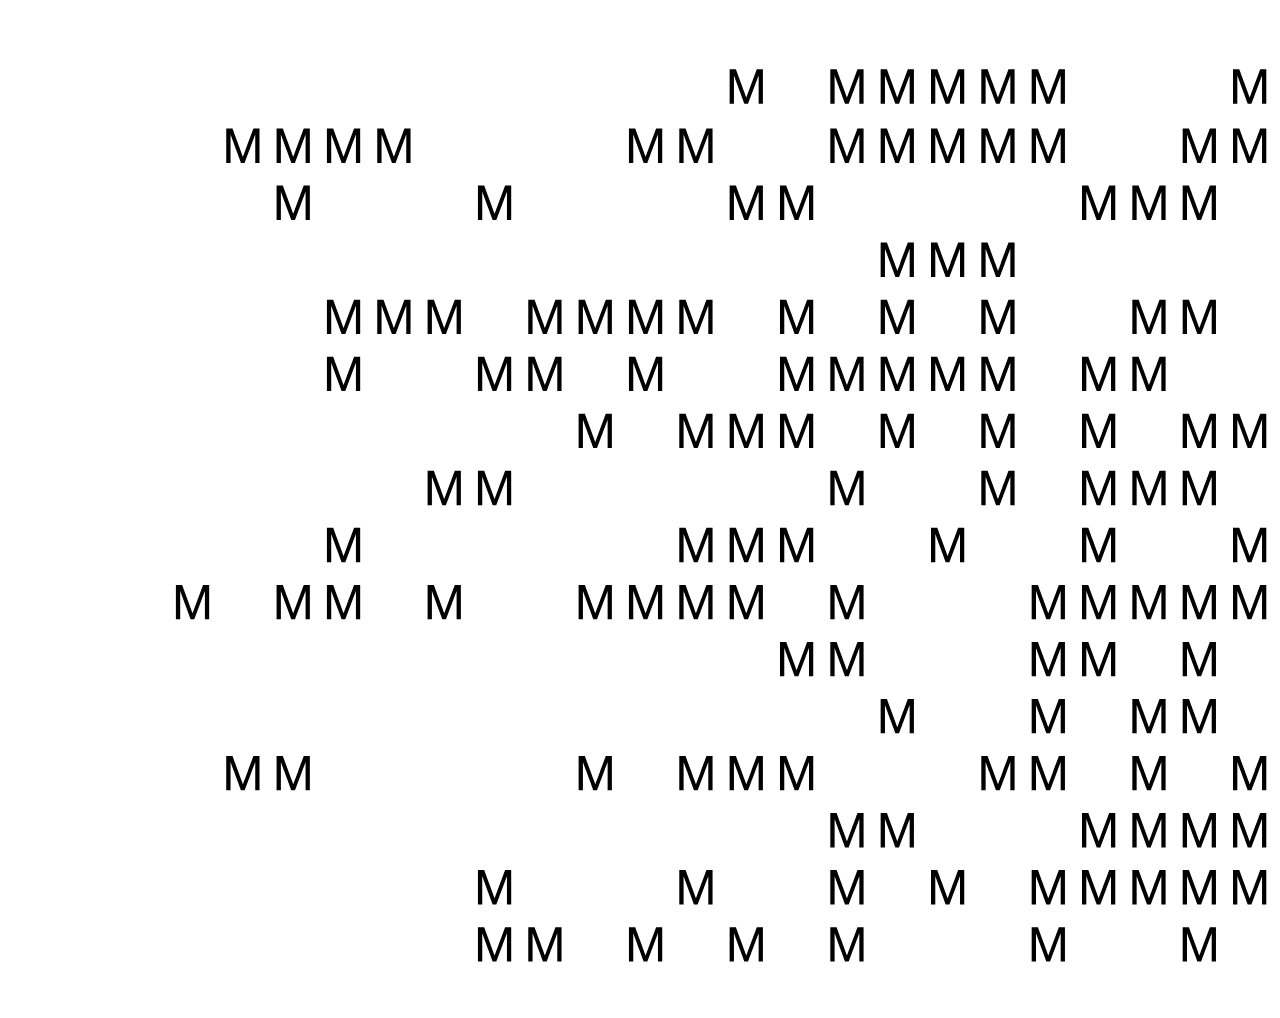
==== base_di_partenza/index.html @ a9970ef3 "first commit" ====
<!DOCTYPE html>
<html lang="en">
  <head>
    <meta charset="UTF-8" />
    <meta http-equiv="X-UA-Compatible" content="IE=edge" />
    <meta name="viewport" content="width=device-width, initial-scale=1.0" />
    <!--aggiungi link al reset.css -->
    <title>M Medium Page</title>
  </head>

  <body>
    <!-- ARTWORK con "M" ripetute -->
    <svg
      xmlns="http://www.w3.org/2000/svg"
      viewBox="0 0 585 462"
      width="585"
      height="462"
      preserveAspectRatio="xMidYMid meet"
      style="
        width: 100%;
        height: 100%;
        transform: translate3d(0px, 0px, 0px);
        content-visibility: visible;
      "
    >
      <defs>
        <clipPath id="__lottie_element_3372">
          <rect width="585" height="462" x="0" y="0"></rect>
        </clipPath>
      </defs>
      <g clip-path="url(#__lottie_element_3372)">
        <g
          fill="rgb(0,0,0)"
          font-size="22"
          font-family="Shne"
          font-style="normal"
          font-weight="normal"
          aria-label=" M M M M M M M M M M M M M M
            M M M M M M M M M M M M M M M M M M M M M
           M M M M M M M M M M M M M M M M M M M M M M M M M
            M M M M M M M M M M M M
            M M M M M M M M M M M M M M M M M M M
            M M M M M M M M M M M M M M M M M M M M M
            M M M M M M M M M M M M M M
           M M M M M M M M M M M M M M M M M
           M M M M M M M M M M M M M M M M M M M
            M M M M M M M M M M M M M M M M M M M M M M M
           M M M M M M M M M M M M
            M M M M M M M M M M M M
            M M M M M M M M M M M M M M M M M M M M M
            M M M M M M M M M M M
            M M M M M M M M M M M M M M M M M
            M M M M M M M M M M M M M M M M
           "
          transform="matrix(1,0,0,1,291,232)"
          opacity="1"
          style="display: block"
        >
          <g
            stroke-linecap="butt"
            stroke-linejoin="round"
            stroke-miterlimit="4"
            transform="matrix(1,0,0,1,-33.238014221191406,-187.70428466796875)"
            opacity="0"
            style="display: inherit"
          >
            <g transform="scale(0.22,0.22)">
              <g style="display: none"></g>
            </g>
          </g>
          <g
            stroke-linecap="butt"
            stroke-linejoin="round"
            stroke-miterlimit="4"
            transform="matrix(1,0,0,1,-28.6619930267334,-187.70428466796875)"
            opacity="0"
            style="display: inherit"
          >
            <g transform="scale(0.22,0.22)">
              <g
                transform="matrix(1,0,0,1,0,0)"
                opacity="1"
                style="display: block"
              >
                <path
                  d=" M46.82899856567383,0 C46.82899856567383,0 68.98500061035156,-59.518001556396484 68.98500061035156,-59.518001556396484 C68.98500061035156,-59.518001556396484 68.98500061035156,0 68.98500061035156,0 C68.98500061035156,0 77.947998046875,0 77.947998046875,0 C77.947998046875,0 77.947998046875,-72.30799865722656 77.947998046875,-72.30799865722656 C77.947998046875,-72.30799865722656 65.15799713134766,-72.30799865722656 65.15799713134766,-72.30799865722656 C65.15799713134766,-72.30799865722656 43.10300064086914,-12.890999794006348 43.10300064086914,-12.890999794006348 C43.10300064086914,-12.890999794006348 21.14900016784668,-72.30799865722656 21.14900016784668,-72.30799865722656 C21.14900016784668,-72.30799865722656 7.955999851226807,-72.30799865722656 7.955999851226807,-72.30799865722656 C7.955999851226807,-72.30799865722656 7.955999851226807,0 7.955999851226807,0 C7.955999851226807,0 17.020000457763672,0 17.020000457763672,0 C17.020000457763672,0 17.020000457763672,-59.518001556396484 17.020000457763672,-59.518001556396484 C17.020000457763672,-59.518001556396484 39.07500076293945,0 39.07500076293945,0 C39.07500076293945,0 46.82899856567383,0 46.82899856567383,0z"
                ></path>
                <g opacity="1" transform="matrix(1,0,0,1,0,0)"></g>
              </g>
            </g>
          </g>
          <g
            stroke-linecap="butt"
            stroke-linejoin="round"
            stroke-miterlimit="4"
            transform="matrix(1,0,0,1,-9.940010070800781,-187.70428466796875)"
            opacity="0"
            style="display: inherit"
          >
            <g transform="scale(0.22,0.22)">
              <g style="display: none"></g>
            </g>
          </g>
          <g
            stroke-linecap="butt"
            stroke-linejoin="round"
            stroke-miterlimit="4"
            transform="matrix(1,0,0,1,-5.363988876342773,-187.70428466796875)"
            opacity="0"
            style="display: inherit"
          >
            <g transform="scale(0.22,0.22)">
              <g
                transform="matrix(1,0,0,1,0,0)"
                opacity="1"
                style="display: block"
              >
                <path
                  d=" M46.82899856567383,0 C46.82899856567383,0 68.98500061035156,-59.518001556396484 68.98500061035156,-59.518001556396484 C68.98500061035156,-59.518001556396484 68.98500061035156,0 68.98500061035156,0 C68.98500061035156,0 77.947998046875,0 77.947998046875,0 C77.947998046875,0 77.947998046875,-72.30799865722656 77.947998046875,-72.30799865722656 C77.947998046875,-72.30799865722656 65.15799713134766,-72.30799865722656 65.15799713134766,-72.30799865722656 C65.15799713134766,-72.30799865722656 43.10300064086914,-12.890999794006348 43.10300064086914,-12.890999794006348 C43.10300064086914,-12.890999794006348 21.14900016784668,-72.30799865722656 21.14900016784668,-72.30799865722656 C21.14900016784668,-72.30799865722656 7.955999851226807,-72.30799865722656 7.955999851226807,-72.30799865722656 C7.955999851226807,-72.30799865722656 7.955999851226807,0 7.955999851226807,0 C7.955999851226807,0 17.020000457763672,0 17.020000457763672,0 C17.020000457763672,0 17.020000457763672,-59.518001556396484 17.020000457763672,-59.518001556396484 C17.020000457763672,-59.518001556396484 39.07500076293945,0 39.07500076293945,0 C39.07500076293945,0 46.82899856567383,0 46.82899856567383,0z"
                ></path>
                <g opacity="1" transform="matrix(1,0,0,1,0,0)"></g>
              </g>
            </g>
          </g>
          <g
            stroke-linecap="butt"
            stroke-linejoin="round"
            stroke-miterlimit="4"
            transform="matrix(1,0,0,1,13.357994079589844,-187.70428466796875)"
            opacity="0"
            style="display: inherit"
          >
            <g transform="scale(0.22,0.22)">
              <g style="display: none"></g>
            </g>
          </g>
          <g
            stroke-linecap="butt"
            stroke-linejoin="round"
            stroke-miterlimit="4"
            transform="matrix(1,0,0,1,17.93400001525879,-187.70428466796875)"
            opacity="0"
            style="display: inherit"
          >
            <g transform="scale(0.22,0.22)">
              <g
                transform="matrix(1,0,0,1,0,0)"
                opacity="1"
                style="display: block"
              >
                <path
                  d=" M46.82899856567383,0 C46.82899856567383,0 68.98500061035156,-59.518001556396484 68.98500061035156,-59.518001556396484 C68.98500061035156,-59.518001556396484 68.98500061035156,0 68.98500061035156,0 C68.98500061035156,0 77.947998046875,0 77.947998046875,0 C77.947998046875,0 77.947998046875,-72.30799865722656 77.947998046875,-72.30799865722656 C77.947998046875,-72.30799865722656 65.15799713134766,-72.30799865722656 65.15799713134766,-72.30799865722656 C65.15799713134766,-72.30799865722656 43.10300064086914,-12.890999794006348 43.10300064086914,-12.890999794006348 C43.10300064086914,-12.890999794006348 21.14900016784668,-72.30799865722656 21.14900016784668,-72.30799865722656 C21.14900016784668,-72.30799865722656 7.955999851226807,-72.30799865722656 7.955999851226807,-72.30799865722656 C7.955999851226807,-72.30799865722656 7.955999851226807,0 7.955999851226807,0 C7.955999851226807,0 17.020000457763672,0 17.020000457763672,0 C17.020000457763672,0 17.020000457763672,-59.518001556396484 17.020000457763672,-59.518001556396484 C17.020000457763672,-59.518001556396484 39.07500076293945,0 39.07500076293945,0 C39.07500076293945,0 46.82899856567383,0 46.82899856567383,0z"
                ></path>
                <g opacity="1" transform="matrix(1,0,0,1,0,0)"></g>
              </g>
            </g>
          </g>
          <g
            stroke-linecap="butt"
            stroke-linejoin="round"
            stroke-miterlimit="4"
            transform="matrix(1,0,0,1,36.65599822998047,-187.70428466796875)"
            opacity="0"
            style="display: inherit"
          >
            <g transform="scale(0.22,0.22)">
              <g style="display: none"></g>
            </g>
          </g>
          <g
            stroke-linecap="butt"
            stroke-linejoin="round"
            stroke-miterlimit="4"
            transform="matrix(1,0,0,1,41.23198699951172,-187.70428466796875)"
            opacity="1"
            style="display: inherit"
          >
            <g transform="scale(0.22,0.22)">
              <g
                transform="matrix(1,0,0,1,0,0)"
                opacity="1"
                style="display: block"
              >
                <path
                  d=" M46.82899856567383,0 C46.82899856567383,0 68.98500061035156,-59.518001556396484 68.98500061035156,-59.518001556396484 C68.98500061035156,-59.518001556396484 68.98500061035156,0 68.98500061035156,0 C68.98500061035156,0 77.947998046875,0 77.947998046875,0 C77.947998046875,0 77.947998046875,-72.30799865722656 77.947998046875,-72.30799865722656 C77.947998046875,-72.30799865722656 65.15799713134766,-72.30799865722656 65.15799713134766,-72.30799865722656 C65.15799713134766,-72.30799865722656 43.10300064086914,-12.890999794006348 43.10300064086914,-12.890999794006348 C43.10300064086914,-12.890999794006348 21.14900016784668,-72.30799865722656 21.14900016784668,-72.30799865722656 C21.14900016784668,-72.30799865722656 7.955999851226807,-72.30799865722656 7.955999851226807,-72.30799865722656 C7.955999851226807,-72.30799865722656 7.955999851226807,0 7.955999851226807,0 C7.955999851226807,0 17.020000457763672,0 17.020000457763672,0 C17.020000457763672,0 17.020000457763672,-59.518001556396484 17.020000457763672,-59.518001556396484 C17.020000457763672,-59.518001556396484 39.07500076293945,0 39.07500076293945,0 C39.07500076293945,0 46.82899856567383,0 46.82899856567383,0z"
                ></path>
                <g opacity="1" transform="matrix(1,0,0,1,0,0)"></g>
              </g>
            </g>
          </g>
          <g
            stroke-linecap="butt"
            stroke-linejoin="round"
            stroke-miterlimit="4"
            transform="matrix(1,0,0,1,59.954002380371094,-187.70428466796875)"
            opacity="1"
            style="display: inherit"
          >
            <g transform="scale(0.22,0.22)">
              <g style="display: none"></g>
            </g>
          </g>
          <g
            stroke-linecap="butt"
            stroke-linejoin="round"
            stroke-miterlimit="4"
            transform="matrix(1,0,0,1,64.52999114990234,-187.70428466796875)"
            opacity="0"
            style="display: inherit"
          >
            <g transform="scale(0.22,0.22)">
              <g
                transform="matrix(1,0,0,1,0,0)"
                opacity="1"
                style="display: block"
              >
                <path
                  d=" M46.82899856567383,0 C46.82899856567383,0 68.98500061035156,-59.518001556396484 68.98500061035156,-59.518001556396484 C68.98500061035156,-59.518001556396484 68.98500061035156,0 68.98500061035156,0 C68.98500061035156,0 77.947998046875,0 77.947998046875,0 C77.947998046875,0 77.947998046875,-72.30799865722656 77.947998046875,-72.30799865722656 C77.947998046875,-72.30799865722656 65.15799713134766,-72.30799865722656 65.15799713134766,-72.30799865722656 C65.15799713134766,-72.30799865722656 43.10300064086914,-12.890999794006348 43.10300064086914,-12.890999794006348 C43.10300064086914,-12.890999794006348 21.14900016784668,-72.30799865722656 21.14900016784668,-72.30799865722656 C21.14900016784668,-72.30799865722656 7.955999851226807,-72.30799865722656 7.955999851226807,-72.30799865722656 C7.955999851226807,-72.30799865722656 7.955999851226807,0 7.955999851226807,0 C7.955999851226807,0 17.020000457763672,0 17.020000457763672,0 C17.020000457763672,0 17.020000457763672,-59.518001556396484 17.020000457763672,-59.518001556396484 C17.020000457763672,-59.518001556396484 39.07500076293945,0 39.07500076293945,0 C39.07500076293945,0 46.82899856567383,0 46.82899856567383,0z"
                ></path>
                <g opacity="1" transform="matrix(1,0,0,1,0,0)"></g>
              </g>
            </g>
          </g>
          <g
            stroke-linecap="butt"
            stroke-linejoin="round"
            stroke-miterlimit="4"
            transform="matrix(1,0,0,1,83.25200653076172,-187.70428466796875)"
            opacity="0"
            style="display: inherit"
          >
            <g transform="scale(0.22,0.22)">
              <g style="display: none"></g>
            </g>
          </g>
          <g
            stroke-linecap="butt"
            stroke-linejoin="round"
            stroke-miterlimit="4"
            transform="matrix(1,0,0,1,87.82799530029297,-187.70428466796875)"
            opacity="1"
            style="display: inherit"
          >
            <g transform="scale(0.22,0.22)">
              <g
                transform="matrix(1,0,0,1,0,0)"
                opacity="1"
                style="display: block"
              >
                <path
                  d=" M46.82899856567383,0 C46.82899856567383,0 68.98500061035156,-59.518001556396484 68.98500061035156,-59.518001556396484 C68.98500061035156,-59.518001556396484 68.98500061035156,0 68.98500061035156,0 C68.98500061035156,0 77.947998046875,0 77.947998046875,0 C77.947998046875,0 77.947998046875,-72.30799865722656 77.947998046875,-72.30799865722656 C77.947998046875,-72.30799865722656 65.15799713134766,-72.30799865722656 65.15799713134766,-72.30799865722656 C65.15799713134766,-72.30799865722656 43.10300064086914,-12.890999794006348 43.10300064086914,-12.890999794006348 C43.10300064086914,-12.890999794006348 21.14900016784668,-72.30799865722656 21.14900016784668,-72.30799865722656 C21.14900016784668,-72.30799865722656 7.955999851226807,-72.30799865722656 7.955999851226807,-72.30799865722656 C7.955999851226807,-72.30799865722656 7.955999851226807,0 7.955999851226807,0 C7.955999851226807,0 17.020000457763672,0 17.020000457763672,0 C17.020000457763672,0 17.020000457763672,-59.518001556396484 17.020000457763672,-59.518001556396484 C17.020000457763672,-59.518001556396484 39.07500076293945,0 39.07500076293945,0 C39.07500076293945,0 46.82899856567383,0 46.82899856567383,0z"
                ></path>
                <g opacity="1" transform="matrix(1,0,0,1,0,0)"></g>
              </g>
            </g>
          </g>
          <g
            stroke-linecap="butt"
            stroke-linejoin="round"
            stroke-miterlimit="4"
            transform="matrix(1,0,0,1,106.54999542236328,-187.70428466796875)"
            opacity="1"
            style="display: inherit"
          >
            <g transform="scale(0.22,0.22)">
              <g style="display: none"></g>
            </g>
          </g>
          <g
            stroke-linecap="butt"
            stroke-linejoin="round"
            stroke-miterlimit="4"
            transform="matrix(1,0,0,1,111.1259994506836,-187.70428466796875)"
            opacity="1"
            style="display: inherit"
          >
            <g transform="scale(0.22,0.22)">
              <g
                transform="matrix(1,0,0,1,0,0)"
                opacity="1"
                style="display: block"
              >
                <path
                  d=" M46.82899856567383,0 C46.82899856567383,0 68.98500061035156,-59.518001556396484 68.98500061035156,-59.518001556396484 C68.98500061035156,-59.518001556396484 68.98500061035156,0 68.98500061035156,0 C68.98500061035156,0 77.947998046875,0 77.947998046875,0 C77.947998046875,0 77.947998046875,-72.30799865722656 77.947998046875,-72.30799865722656 C77.947998046875,-72.30799865722656 65.15799713134766,-72.30799865722656 65.15799713134766,-72.30799865722656 C65.15799713134766,-72.30799865722656 43.10300064086914,-12.890999794006348 43.10300064086914,-12.890999794006348 C43.10300064086914,-12.890999794006348 21.14900016784668,-72.30799865722656 21.14900016784668,-72.30799865722656 C21.14900016784668,-72.30799865722656 7.955999851226807,-72.30799865722656 7.955999851226807,-72.30799865722656 C7.955999851226807,-72.30799865722656 7.955999851226807,0 7.955999851226807,0 C7.955999851226807,0 17.020000457763672,0 17.020000457763672,0 C17.020000457763672,0 17.020000457763672,-59.518001556396484 17.020000457763672,-59.518001556396484 C17.020000457763672,-59.518001556396484 39.07500076293945,0 39.07500076293945,0 C39.07500076293945,0 46.82899856567383,0 46.82899856567383,0z"
                ></path>
                <g opacity="1" transform="matrix(1,0,0,1,0,0)"></g>
              </g>
            </g>
          </g>
          <g
            stroke-linecap="butt"
            stroke-linejoin="round"
            stroke-miterlimit="4"
            transform="matrix(1,0,0,1,129.84800720214844,-187.70428466796875)"
            opacity="0"
            style="display: inherit"
          >
            <g transform="scale(0.22,0.22)">
              <g style="display: none"></g>
            </g>
          </g>
          <g
            stroke-linecap="butt"
            stroke-linejoin="round"
            stroke-miterlimit="4"
            transform="matrix(1,0,0,1,134.42401123046875,-187.70428466796875)"
            opacity="1"
            style="display: inherit"
          >
            <g transform="scale(0.22,0.22)">
              <g
                transform="matrix(1,0,0,1,0,0)"
                opacity="1"
                style="display: block"
              >
                <path
                  d=" M46.82899856567383,0 C46.82899856567383,0 68.98500061035156,-59.518001556396484 68.98500061035156,-59.518001556396484 C68.98500061035156,-59.518001556396484 68.98500061035156,0 68.98500061035156,0 C68.98500061035156,0 77.947998046875,0 77.947998046875,0 C77.947998046875,0 77.947998046875,-72.30799865722656 77.947998046875,-72.30799865722656 C77.947998046875,-72.30799865722656 65.15799713134766,-72.30799865722656 65.15799713134766,-72.30799865722656 C65.15799713134766,-72.30799865722656 43.10300064086914,-12.890999794006348 43.10300064086914,-12.890999794006348 C43.10300064086914,-12.890999794006348 21.14900016784668,-72.30799865722656 21.14900016784668,-72.30799865722656 C21.14900016784668,-72.30799865722656 7.955999851226807,-72.30799865722656 7.955999851226807,-72.30799865722656 C7.955999851226807,-72.30799865722656 7.955999851226807,0 7.955999851226807,0 C7.955999851226807,0 17.020000457763672,0 17.020000457763672,0 C17.020000457763672,0 17.020000457763672,-59.518001556396484 17.020000457763672,-59.518001556396484 C17.020000457763672,-59.518001556396484 39.07500076293945,0 39.07500076293945,0 C39.07500076293945,0 46.82899856567383,0 46.82899856567383,0z"
                ></path>
                <g opacity="1" transform="matrix(1,0,0,1,0,0)"></g>
              </g>
            </g>
          </g>
          <g
            stroke-linecap="butt"
            stroke-linejoin="round"
            stroke-miterlimit="4"
            transform="matrix(1,0,0,1,153.14599609375,-187.70428466796875)"
            opacity="1"
            style="display: inherit"
          >
            <g transform="scale(0.22,0.22)">
              <g style="display: none"></g>
            </g>
          </g>
          <g
            stroke-linecap="butt"
            stroke-linejoin="round"
            stroke-miterlimit="4"
            transform="matrix(1,0,0,1,157.72198486328125,-187.70428466796875)"
            opacity="1"
            style="display: inherit"
          >
            <g transform="scale(0.22,0.22)">
              <g
                transform="matrix(1,0,0,1,0,0)"
                opacity="1"
                style="display: block"
              >
                <path
                  d=" M46.82899856567383,0 C46.82899856567383,0 68.98500061035156,-59.518001556396484 68.98500061035156,-59.518001556396484 C68.98500061035156,-59.518001556396484 68.98500061035156,0 68.98500061035156,0 C68.98500061035156,0 77.947998046875,0 77.947998046875,0 C77.947998046875,0 77.947998046875,-72.30799865722656 77.947998046875,-72.30799865722656 C77.947998046875,-72.30799865722656 65.15799713134766,-72.30799865722656 65.15799713134766,-72.30799865722656 C65.15799713134766,-72.30799865722656 43.10300064086914,-12.890999794006348 43.10300064086914,-12.890999794006348 C43.10300064086914,-12.890999794006348 21.14900016784668,-72.30799865722656 21.14900016784668,-72.30799865722656 C21.14900016784668,-72.30799865722656 7.955999851226807,-72.30799865722656 7.955999851226807,-72.30799865722656 C7.955999851226807,-72.30799865722656 7.955999851226807,0 7.955999851226807,0 C7.955999851226807,0 17.020000457763672,0 17.020000457763672,0 C17.020000457763672,0 17.020000457763672,-59.518001556396484 17.020000457763672,-59.518001556396484 C17.020000457763672,-59.518001556396484 39.07500076293945,0 39.07500076293945,0 C39.07500076293945,0 46.82899856567383,0 46.82899856567383,0z"
                ></path>
                <g opacity="1" transform="matrix(1,0,0,1,0,0)"></g>
              </g>
            </g>
          </g>
          <g
            stroke-linecap="butt"
            stroke-linejoin="round"
            stroke-miterlimit="4"
            transform="matrix(1,0,0,1,176.44398498535156,-187.70428466796875)"
            opacity="1"
            style="display: inherit"
          >
            <g transform="scale(0.22,0.22)">
              <g style="display: none"></g>
            </g>
          </g>
          <g
            stroke-linecap="butt"
            stroke-linejoin="round"
            stroke-miterlimit="4"
            transform="matrix(1,0,0,1,181.01998901367188,-187.70428466796875)"
            opacity="1"
            style="display: inherit"
          >
            <g transform="scale(0.22,0.22)">
              <g
                transform="matrix(1,0,0,1,0,0)"
                opacity="1"
                style="display: block"
              >
                <path
                  d=" M46.82899856567383,0 C46.82899856567383,0 68.98500061035156,-59.518001556396484 68.98500061035156,-59.518001556396484 C68.98500061035156,-59.518001556396484 68.98500061035156,0 68.98500061035156,0 C68.98500061035156,0 77.947998046875,0 77.947998046875,0 C77.947998046875,0 77.947998046875,-72.30799865722656 77.947998046875,-72.30799865722656 C77.947998046875,-72.30799865722656 65.15799713134766,-72.30799865722656 65.15799713134766,-72.30799865722656 C65.15799713134766,-72.30799865722656 43.10300064086914,-12.890999794006348 43.10300064086914,-12.890999794006348 C43.10300064086914,-12.890999794006348 21.14900016784668,-72.30799865722656 21.14900016784668,-72.30799865722656 C21.14900016784668,-72.30799865722656 7.955999851226807,-72.30799865722656 7.955999851226807,-72.30799865722656 C7.955999851226807,-72.30799865722656 7.955999851226807,0 7.955999851226807,0 C7.955999851226807,0 17.020000457763672,0 17.020000457763672,0 C17.020000457763672,0 17.020000457763672,-59.518001556396484 17.020000457763672,-59.518001556396484 C17.020000457763672,-59.518001556396484 39.07500076293945,0 39.07500076293945,0 C39.07500076293945,0 46.82899856567383,0 46.82899856567383,0z"
                ></path>
                <g opacity="1" transform="matrix(1,0,0,1,0,0)"></g>
              </g>
            </g>
          </g>
          <g
            stroke-linecap="butt"
            stroke-linejoin="round"
            stroke-miterlimit="4"
            transform="matrix(1,0,0,1,199.7419891357422,-187.70428466796875)"
            opacity="0"
            style="display: inherit"
          >
            <g transform="scale(0.22,0.22)">
              <g style="display: none"></g>
            </g>
          </g>
          <g
            stroke-linecap="butt"
            stroke-linejoin="round"
            stroke-miterlimit="4"
            transform="matrix(1,0,0,1,204.3179931640625,-187.70428466796875)"
            opacity="0"
            style="display: inherit"
          >
            <g transform="scale(0.22,0.22)">
              <g
                transform="matrix(1,0,0,1,0,0)"
                opacity="1"
                style="display: block"
              >
                <path
                  d=" M46.82899856567383,0 C46.82899856567383,0 68.98500061035156,-59.518001556396484 68.98500061035156,-59.518001556396484 C68.98500061035156,-59.518001556396484 68.98500061035156,0 68.98500061035156,0 C68.98500061035156,0 77.947998046875,0 77.947998046875,0 C77.947998046875,0 77.947998046875,-72.30799865722656 77.947998046875,-72.30799865722656 C77.947998046875,-72.30799865722656 65.15799713134766,-72.30799865722656 65.15799713134766,-72.30799865722656 C65.15799713134766,-72.30799865722656 43.10300064086914,-12.890999794006348 43.10300064086914,-12.890999794006348 C43.10300064086914,-12.890999794006348 21.14900016784668,-72.30799865722656 21.14900016784668,-72.30799865722656 C21.14900016784668,-72.30799865722656 7.955999851226807,-72.30799865722656 7.955999851226807,-72.30799865722656 C7.955999851226807,-72.30799865722656 7.955999851226807,0 7.955999851226807,0 C7.955999851226807,0 17.020000457763672,0 17.020000457763672,0 C17.020000457763672,0 17.020000457763672,-59.518001556396484 17.020000457763672,-59.518001556396484 C17.020000457763672,-59.518001556396484 39.07500076293945,0 39.07500076293945,0 C39.07500076293945,0 46.82899856567383,0 46.82899856567383,0z"
                ></path>
                <g opacity="1" transform="matrix(1,0,0,1,0,0)"></g>
              </g>
            </g>
          </g>
          <g
            stroke-linecap="butt"
            stroke-linejoin="round"
            stroke-miterlimit="4"
            transform="matrix(1,0,0,1,223.0399932861328,-187.70428466796875)"
            opacity="0"
            style="display: inherit"
          >
            <g transform="scale(0.22,0.22)">
              <g style="display: none"></g>
            </g>
          </g>
          <g
            stroke-linecap="butt"
            stroke-linejoin="round"
            stroke-miterlimit="4"
            transform="matrix(1,0,0,1,227.61599731445312,-187.70428466796875)"
            opacity="0"
            style="display: inherit"
          >
            <g transform="scale(0.22,0.22)">
              <g
                transform="matrix(1,0,0,1,0,0)"
                opacity="1"
                style="display: block"
              >
                <path
                  d=" M46.82899856567383,0 C46.82899856567383,0 68.98500061035156,-59.518001556396484 68.98500061035156,-59.518001556396484 C68.98500061035156,-59.518001556396484 68.98500061035156,0 68.98500061035156,0 C68.98500061035156,0 77.947998046875,0 77.947998046875,0 C77.947998046875,0 77.947998046875,-72.30799865722656 77.947998046875,-72.30799865722656 C77.947998046875,-72.30799865722656 65.15799713134766,-72.30799865722656 65.15799713134766,-72.30799865722656 C65.15799713134766,-72.30799865722656 43.10300064086914,-12.890999794006348 43.10300064086914,-12.890999794006348 C43.10300064086914,-12.890999794006348 21.14900016784668,-72.30799865722656 21.14900016784668,-72.30799865722656 C21.14900016784668,-72.30799865722656 7.955999851226807,-72.30799865722656 7.955999851226807,-72.30799865722656 C7.955999851226807,-72.30799865722656 7.955999851226807,0 7.955999851226807,0 C7.955999851226807,0 17.020000457763672,0 17.020000457763672,0 C17.020000457763672,0 17.020000457763672,-59.518001556396484 17.020000457763672,-59.518001556396484 C17.020000457763672,-59.518001556396484 39.07500076293945,0 39.07500076293945,0 C39.07500076293945,0 46.82899856567383,0 46.82899856567383,0z"
                ></path>
                <g opacity="1" transform="matrix(1,0,0,1,0,0)"></g>
              </g>
            </g>
          </g>
          <g
            stroke-linecap="butt"
            stroke-linejoin="round"
            stroke-miterlimit="4"
            transform="matrix(1,0,0,1,246.33799743652344,-187.70428466796875)"
            opacity="1"
            style="display: inherit"
          >
            <g transform="scale(0.22,0.22)">
              <g style="display: none"></g>
            </g>
          </g>
          <g
            stroke-linecap="butt"
            stroke-linejoin="round"
            stroke-miterlimit="4"
            transform="matrix(1,0,0,1,250.9139862060547,-187.70428466796875)"
            opacity="0"
            style="display: inherit"
          >
            <g transform="scale(0.22,0.22)">
              <g
                transform="matrix(1,0,0,1,0,0)"
                opacity="1"
                style="display: block"
              >
                <path
                  d=" M46.82899856567383,0 C46.82899856567383,0 68.98500061035156,-59.518001556396484 68.98500061035156,-59.518001556396484 C68.98500061035156,-59.518001556396484 68.98500061035156,0 68.98500061035156,0 C68.98500061035156,0 77.947998046875,0 77.947998046875,0 C77.947998046875,0 77.947998046875,-72.30799865722656 77.947998046875,-72.30799865722656 C77.947998046875,-72.30799865722656 65.15799713134766,-72.30799865722656 65.15799713134766,-72.30799865722656 C65.15799713134766,-72.30799865722656 43.10300064086914,-12.890999794006348 43.10300064086914,-12.890999794006348 C43.10300064086914,-12.890999794006348 21.14900016784668,-72.30799865722656 21.14900016784668,-72.30799865722656 C21.14900016784668,-72.30799865722656 7.955999851226807,-72.30799865722656 7.955999851226807,-72.30799865722656 C7.955999851226807,-72.30799865722656 7.955999851226807,0 7.955999851226807,0 C7.955999851226807,0 17.020000457763672,0 17.020000457763672,0 C17.020000457763672,0 17.020000457763672,-59.518001556396484 17.020000457763672,-59.518001556396484 C17.020000457763672,-59.518001556396484 39.07500076293945,0 39.07500076293945,0 C39.07500076293945,0 46.82899856567383,0 46.82899856567383,0z"
                ></path>
                <g opacity="1" transform="matrix(1,0,0,1,0,0)"></g>
              </g>
            </g>
          </g>
          <g
            stroke-linecap="butt"
            stroke-linejoin="round"
            stroke-miterlimit="4"
            transform="matrix(1,0,0,1,269.6360168457031,-187.70428466796875)"
            opacity="0"
            style="display: inherit"
          >
            <g transform="scale(0.22,0.22)">
              <g style="display: none"></g>
            </g>
          </g>
          <g
            stroke-linecap="butt"
            stroke-linejoin="round"
            stroke-miterlimit="4"
            transform="matrix(1,0,0,1,274.2120056152344,-187.70428466796875)"
            opacity="1"
            style="display: inherit"
          >
            <g transform="scale(0.22,0.22)">
              <g
                transform="matrix(1,0,0,1,0,0)"
                opacity="1"
                style="display: block"
              >
                <path
                  d=" M46.82899856567383,0 C46.82899856567383,0 68.98500061035156,-59.518001556396484 68.98500061035156,-59.518001556396484 C68.98500061035156,-59.518001556396484 68.98500061035156,0 68.98500061035156,0 C68.98500061035156,0 77.947998046875,0 77.947998046875,0 C77.947998046875,0 77.947998046875,-72.30799865722656 77.947998046875,-72.30799865722656 C77.947998046875,-72.30799865722656 65.15799713134766,-72.30799865722656 65.15799713134766,-72.30799865722656 C65.15799713134766,-72.30799865722656 43.10300064086914,-12.890999794006348 43.10300064086914,-12.890999794006348 C43.10300064086914,-12.890999794006348 21.14900016784668,-72.30799865722656 21.14900016784668,-72.30799865722656 C21.14900016784668,-72.30799865722656 7.955999851226807,-72.30799865722656 7.955999851226807,-72.30799865722656 C7.955999851226807,-72.30799865722656 7.955999851226807,0 7.955999851226807,0 C7.955999851226807,0 17.020000457763672,0 17.020000457763672,0 C17.020000457763672,0 17.020000457763672,-59.518001556396484 17.020000457763672,-59.518001556396484 C17.020000457763672,-59.518001556396484 39.07500076293945,0 39.07500076293945,0 C39.07500076293945,0 46.82899856567383,0 46.82899856567383,0z"
                ></path>
                <g opacity="1" transform="matrix(1,0,0,1,0,0)"></g>
              </g>
            </g>
          </g>
          <g
            stroke-linecap="butt"
            stroke-linejoin="round"
            stroke-miterlimit="4"
            style="display: inherit"
          >
            <g transform="scale(0.22,0.22)">
              <g style="display: none"></g>
            </g>
          </g>
          <g
            stroke-linecap="butt"
            stroke-linejoin="round"
            stroke-miterlimit="4"
            transform="matrix(1,0,0,1,-196.3240203857422,-160.30429077148438)"
            opacity="1"
            style="display: inherit"
          >
            <g transform="scale(0.22,0.22)">
              <g style="display: none"></g>
            </g>
          </g>
          <g
            stroke-linecap="butt"
            stroke-linejoin="round"
            stroke-miterlimit="4"
            transform="matrix(1,0,0,1,-191.7480010986328,-160.30429077148438)"
            opacity="1"
            style="display: inherit"
          >
            <g transform="scale(0.22,0.22)">
              <g
                transform="matrix(1,0,0,1,0,0)"
                opacity="1"
                style="display: block"
              >
                <path
                  d=" M46.82899856567383,0 C46.82899856567383,0 68.98500061035156,-59.518001556396484 68.98500061035156,-59.518001556396484 C68.98500061035156,-59.518001556396484 68.98500061035156,0 68.98500061035156,0 C68.98500061035156,0 77.947998046875,0 77.947998046875,0 C77.947998046875,0 77.947998046875,-72.30799865722656 77.947998046875,-72.30799865722656 C77.947998046875,-72.30799865722656 65.15799713134766,-72.30799865722656 65.15799713134766,-72.30799865722656 C65.15799713134766,-72.30799865722656 43.10300064086914,-12.890999794006348 43.10300064086914,-12.890999794006348 C43.10300064086914,-12.890999794006348 21.14900016784668,-72.30799865722656 21.14900016784668,-72.30799865722656 C21.14900016784668,-72.30799865722656 7.955999851226807,-72.30799865722656 7.955999851226807,-72.30799865722656 C7.955999851226807,-72.30799865722656 7.955999851226807,0 7.955999851226807,0 C7.955999851226807,0 17.020000457763672,0 17.020000457763672,0 C17.020000457763672,0 17.020000457763672,-59.518001556396484 17.020000457763672,-59.518001556396484 C17.020000457763672,-59.518001556396484 39.07500076293945,0 39.07500076293945,0 C39.07500076293945,0 46.82899856567383,0 46.82899856567383,0z"
                ></path>
                <g opacity="1" transform="matrix(1,0,0,1,0,0)"></g>
              </g>
            </g>
          </g>
          <g
            stroke-linecap="butt"
            stroke-linejoin="round"
            stroke-miterlimit="4"
            transform="matrix(1,0,0,1,-173.02601623535156,-160.30429077148438)"
            opacity="1"
            style="display: inherit"
          >
            <g transform="scale(0.22,0.22)">
              <g style="display: none"></g>
            </g>
          </g>
          <g
            stroke-linecap="butt"
            stroke-linejoin="round"
            stroke-miterlimit="4"
            transform="matrix(1,0,0,1,-168.4499969482422,-160.30429077148438)"
            opacity="1"
            style="display: inherit"
          >
            <g transform="scale(0.22,0.22)">
              <g
                transform="matrix(1,0,0,1,0,0)"
                opacity="1"
                style="display: block"
              >
                <path
                  d=" M46.82899856567383,0 C46.82899856567383,0 68.98500061035156,-59.518001556396484 68.98500061035156,-59.518001556396484 C68.98500061035156,-59.518001556396484 68.98500061035156,0 68.98500061035156,0 C68.98500061035156,0 77.947998046875,0 77.947998046875,0 C77.947998046875,0 77.947998046875,-72.30799865722656 77.947998046875,-72.30799865722656 C77.947998046875,-72.30799865722656 65.15799713134766,-72.30799865722656 65.15799713134766,-72.30799865722656 C65.15799713134766,-72.30799865722656 43.10300064086914,-12.890999794006348 43.10300064086914,-12.890999794006348 C43.10300064086914,-12.890999794006348 21.14900016784668,-72.30799865722656 21.14900016784668,-72.30799865722656 C21.14900016784668,-72.30799865722656 7.955999851226807,-72.30799865722656 7.955999851226807,-72.30799865722656 C7.955999851226807,-72.30799865722656 7.955999851226807,0 7.955999851226807,0 C7.955999851226807,0 17.020000457763672,0 17.020000457763672,0 C17.020000457763672,0 17.020000457763672,-59.518001556396484 17.020000457763672,-59.518001556396484 C17.020000457763672,-59.518001556396484 39.07500076293945,0 39.07500076293945,0 C39.07500076293945,0 46.82899856567383,0 46.82899856567383,0z"
                ></path>
                <g opacity="1" transform="matrix(1,0,0,1,0,0)"></g>
              </g>
            </g>
          </g>
          <g
            stroke-linecap="butt"
            stroke-linejoin="round"
            stroke-miterlimit="4"
            transform="matrix(1,0,0,1,-149.72801208496094,-160.30429077148438)"
            opacity="0"
            style="display: inherit"
          >
            <g transform="scale(0.22,0.22)">
              <g style="display: none"></g>
            </g>
          </g>
          <g
            stroke-linecap="butt"
            stroke-linejoin="round"
            stroke-miterlimit="4"
            transform="matrix(1,0,0,1,-145.15200805664062,-160.30429077148438)"
            opacity="1"
            style="display: inherit"
          >
            <g transform="scale(0.22,0.22)">
              <g
                transform="matrix(1,0,0,1,0,0)"
                opacity="1"
                style="display: block"
              >
                <path
                  d=" M46.82899856567383,0 C46.82899856567383,0 68.98500061035156,-59.518001556396484 68.98500061035156,-59.518001556396484 C68.98500061035156,-59.518001556396484 68.98500061035156,0 68.98500061035156,0 C68.98500061035156,0 77.947998046875,0 77.947998046875,0 C77.947998046875,0 77.947998046875,-72.30799865722656 77.947998046875,-72.30799865722656 C77.947998046875,-72.30799865722656 65.15799713134766,-72.30799865722656 65.15799713134766,-72.30799865722656 C65.15799713134766,-72.30799865722656 43.10300064086914,-12.890999794006348 43.10300064086914,-12.890999794006348 C43.10300064086914,-12.890999794006348 21.14900016784668,-72.30799865722656 21.14900016784668,-72.30799865722656 C21.14900016784668,-72.30799865722656 7.955999851226807,-72.30799865722656 7.955999851226807,-72.30799865722656 C7.955999851226807,-72.30799865722656 7.955999851226807,0 7.955999851226807,0 C7.955999851226807,0 17.020000457763672,0 17.020000457763672,0 C17.020000457763672,0 17.020000457763672,-59.518001556396484 17.020000457763672,-59.518001556396484 C17.020000457763672,-59.518001556396484 39.07500076293945,0 39.07500076293945,0 C39.07500076293945,0 46.82899856567383,0 46.82899856567383,0z"
                ></path>
                <g opacity="1" transform="matrix(1,0,0,1,0,0)"></g>
              </g>
            </g>
          </g>
          <g
            stroke-linecap="butt"
            stroke-linejoin="round"
            stroke-miterlimit="4"
            transform="matrix(1,0,0,1,-126.43000793457031,-160.30429077148438)"
            opacity="0"
            style="display: inherit"
          >
            <g transform="scale(0.22,0.22)">
              <g style="display: none"></g>
            </g>
          </g>
          <g
            stroke-linecap="butt"
            stroke-linejoin="round"
            stroke-miterlimit="4"
            transform="matrix(1,0,0,1,-121.85401916503906,-160.30429077148438)"
            opacity="1"
            style="display: inherit"
          >
            <g transform="scale(0.22,0.22)">
              <g
                transform="matrix(1,0,0,1,0,0)"
                opacity="1"
                style="display: block"
              >
                <path
                  d=" M46.82899856567383,0 C46.82899856567383,0 68.98500061035156,-59.518001556396484 68.98500061035156,-59.518001556396484 C68.98500061035156,-59.518001556396484 68.98500061035156,0 68.98500061035156,0 C68.98500061035156,0 77.947998046875,0 77.947998046875,0 C77.947998046875,0 77.947998046875,-72.30799865722656 77.947998046875,-72.30799865722656 C77.947998046875,-72.30799865722656 65.15799713134766,-72.30799865722656 65.15799713134766,-72.30799865722656 C65.15799713134766,-72.30799865722656 43.10300064086914,-12.890999794006348 43.10300064086914,-12.890999794006348 C43.10300064086914,-12.890999794006348 21.14900016784668,-72.30799865722656 21.14900016784668,-72.30799865722656 C21.14900016784668,-72.30799865722656 7.955999851226807,-72.30799865722656 7.955999851226807,-72.30799865722656 C7.955999851226807,-72.30799865722656 7.955999851226807,0 7.955999851226807,0 C7.955999851226807,0 17.020000457763672,0 17.020000457763672,0 C17.020000457763672,0 17.020000457763672,-59.518001556396484 17.020000457763672,-59.518001556396484 C17.020000457763672,-59.518001556396484 39.07500076293945,0 39.07500076293945,0 C39.07500076293945,0 46.82899856567383,0 46.82899856567383,0z"
                ></path>
                <g opacity="1" transform="matrix(1,0,0,1,0,0)"></g>
              </g>
            </g>
          </g>
          <g
            stroke-linecap="butt"
            stroke-linejoin="round"
            stroke-miterlimit="4"
            transform="matrix(1,0,0,1,-103.13199615478516,-160.30429077148438)"
            opacity="0"
            style="display: inherit"
          >
            <g transform="scale(0.22,0.22)">
              <g style="display: none"></g>
            </g>
          </g>
          <g
            stroke-linecap="butt"
            stroke-linejoin="round"
            stroke-miterlimit="4"
            transform="matrix(1,0,0,1,-98.5560073852539,-160.30429077148438)"
            opacity="0"
            style="display: inherit"
          >
            <g transform="scale(0.22,0.22)">
              <g
                transform="matrix(1,0,0,1,0,0)"
                opacity="1"
                style="display: block"
              >
                <path
                  d=" M46.82899856567383,0 C46.82899856567383,0 68.98500061035156,-59.518001556396484 68.98500061035156,-59.518001556396484 C68.98500061035156,-59.518001556396484 68.98500061035156,0 68.98500061035156,0 C68.98500061035156,0 77.947998046875,0 77.947998046875,0 C77.947998046875,0 77.947998046875,-72.30799865722656 77.947998046875,-72.30799865722656 C77.947998046875,-72.30799865722656 65.15799713134766,-72.30799865722656 65.15799713134766,-72.30799865722656 C65.15799713134766,-72.30799865722656 43.10300064086914,-12.890999794006348 43.10300064086914,-12.890999794006348 C43.10300064086914,-12.890999794006348 21.14900016784668,-72.30799865722656 21.14900016784668,-72.30799865722656 C21.14900016784668,-72.30799865722656 7.955999851226807,-72.30799865722656 7.955999851226807,-72.30799865722656 C7.955999851226807,-72.30799865722656 7.955999851226807,0 7.955999851226807,0 C7.955999851226807,0 17.020000457763672,0 17.020000457763672,0 C17.020000457763672,0 17.020000457763672,-59.518001556396484 17.020000457763672,-59.518001556396484 C17.020000457763672,-59.518001556396484 39.07500076293945,0 39.07500076293945,0 C39.07500076293945,0 46.82899856567383,0 46.82899856567383,0z"
                ></path>
                <g opacity="1" transform="matrix(1,0,0,1,0,0)"></g>
              </g>
            </g>
          </g>
          <g
            stroke-linecap="butt"
            stroke-linejoin="round"
            stroke-miterlimit="4"
            transform="matrix(1,0,0,1,-79.83399200439453,-160.30429077148438)"
            opacity="0"
            style="display: inherit"
          >
            <g transform="scale(0.22,0.22)">
              <g style="display: none"></g>
            </g>
          </g>
          <g
            stroke-linecap="butt"
            stroke-linejoin="round"
            stroke-miterlimit="4"
            transform="matrix(1,0,0,1,-75.25800323486328,-160.30429077148438)"
            opacity="0"
            style="display: inherit"
          >
            <g transform="scale(0.22,0.22)">
              <g
                transform="matrix(1,0,0,1,0,0)"
                opacity="1"
                style="display: block"
              >
                <path
                  d=" M46.82899856567383,0 C46.82899856567383,0 68.98500061035156,-59.518001556396484 68.98500061035156,-59.518001556396484 C68.98500061035156,-59.518001556396484 68.98500061035156,0 68.98500061035156,0 C68.98500061035156,0 77.947998046875,0 77.947998046875,0 C77.947998046875,0 77.947998046875,-72.30799865722656 77.947998046875,-72.30799865722656 C77.947998046875,-72.30799865722656 65.15799713134766,-72.30799865722656 65.15799713134766,-72.30799865722656 C65.15799713134766,-72.30799865722656 43.10300064086914,-12.890999794006348 43.10300064086914,-12.890999794006348 C43.10300064086914,-12.890999794006348 21.14900016784668,-72.30799865722656 21.14900016784668,-72.30799865722656 C21.14900016784668,-72.30799865722656 7.955999851226807,-72.30799865722656 7.955999851226807,-72.30799865722656 C7.955999851226807,-72.30799865722656 7.955999851226807,0 7.955999851226807,0 C7.955999851226807,0 17.020000457763672,0 17.020000457763672,0 C17.020000457763672,0 17.020000457763672,-59.518001556396484 17.020000457763672,-59.518001556396484 C17.020000457763672,-59.518001556396484 39.07500076293945,0 39.07500076293945,0 C39.07500076293945,0 46.82899856567383,0 46.82899856567383,0z"
                ></path>
                <g opacity="1" transform="matrix(1,0,0,1,0,0)"></g>
              </g>
            </g>
          </g>
          <g
            stroke-linecap="butt"
            stroke-linejoin="round"
            stroke-miterlimit="4"
            transform="matrix(1,0,0,1,-56.536006927490234,-160.30429077148438)"
            opacity="1"
            style="display: inherit"
          >
            <g transform="scale(0.22,0.22)">
              <g style="display: none"></g>
            </g>
          </g>
          <g
            stroke-linecap="butt"
            stroke-linejoin="round"
            stroke-miterlimit="4"
            transform="matrix(1,0,0,1,-51.959999084472656,-160.30429077148438)"
            opacity="0"
            style="display: inherit"
          >
            <g transform="scale(0.22,0.22)">
              <g
                transform="matrix(1,0,0,1,0,0)"
                opacity="1"
                style="display: block"
              >
                <path
                  d=" M46.82899856567383,0 C46.82899856567383,0 68.98500061035156,-59.518001556396484 68.98500061035156,-59.518001556396484 C68.98500061035156,-59.518001556396484 68.98500061035156,0 68.98500061035156,0 C68.98500061035156,0 77.947998046875,0 77.947998046875,0 C77.947998046875,0 77.947998046875,-72.30799865722656 77.947998046875,-72.30799865722656 C77.947998046875,-72.30799865722656 65.15799713134766,-72.30799865722656 65.15799713134766,-72.30799865722656 C65.15799713134766,-72.30799865722656 43.10300064086914,-12.890999794006348 43.10300064086914,-12.890999794006348 C43.10300064086914,-12.890999794006348 21.14900016784668,-72.30799865722656 21.14900016784668,-72.30799865722656 C21.14900016784668,-72.30799865722656 7.955999851226807,-72.30799865722656 7.955999851226807,-72.30799865722656 C7.955999851226807,-72.30799865722656 7.955999851226807,0 7.955999851226807,0 C7.955999851226807,0 17.020000457763672,0 17.020000457763672,0 C17.020000457763672,0 17.020000457763672,-59.518001556396484 17.020000457763672,-59.518001556396484 C17.020000457763672,-59.518001556396484 39.07500076293945,0 39.07500076293945,0 C39.07500076293945,0 46.82899856567383,0 46.82899856567383,0z"
                ></path>
                <g opacity="1" transform="matrix(1,0,0,1,0,0)"></g>
              </g>
            </g>
          </g>
          <g
            stroke-linecap="butt"
            stroke-linejoin="round"
            stroke-miterlimit="4"
            transform="matrix(1,0,0,1,-33.23800277709961,-160.30429077148438)"
            opacity="1"
            style="display: inherit"
          >
            <g transform="scale(0.22,0.22)">
              <g style="display: none"></g>
            </g>
          </g>
          <g
            stroke-linecap="butt"
            stroke-linejoin="round"
            stroke-miterlimit="4"
            transform="matrix(1,0,0,1,-28.661996841430664,-160.30429077148438)"
            opacity="0"
            style="display: inherit"
          >
            <g transform="scale(0.22,0.22)">
              <g
                transform="matrix(1,0,0,1,0,0)"
                opacity="1"
                style="display: block"
              >
                <path
                  d=" M46.82899856567383,0 C46.82899856567383,0 68.98500061035156,-59.518001556396484 68.98500061035156,-59.518001556396484 C68.98500061035156,-59.518001556396484 68.98500061035156,0 68.98500061035156,0 C68.98500061035156,0 77.947998046875,0 77.947998046875,0 C77.947998046875,0 77.947998046875,-72.30799865722656 77.947998046875,-72.30799865722656 C77.947998046875,-72.30799865722656 65.15799713134766,-72.30799865722656 65.15799713134766,-72.30799865722656 C65.15799713134766,-72.30799865722656 43.10300064086914,-12.890999794006348 43.10300064086914,-12.890999794006348 C43.10300064086914,-12.890999794006348 21.14900016784668,-72.30799865722656 21.14900016784668,-72.30799865722656 C21.14900016784668,-72.30799865722656 7.955999851226807,-72.30799865722656 7.955999851226807,-72.30799865722656 C7.955999851226807,-72.30799865722656 7.955999851226807,0 7.955999851226807,0 C7.955999851226807,0 17.020000457763672,0 17.020000457763672,0 C17.020000457763672,0 17.020000457763672,-59.518001556396484 17.020000457763672,-59.518001556396484 C17.020000457763672,-59.518001556396484 39.07500076293945,0 39.07500076293945,0 C39.07500076293945,0 46.82899856567383,0 46.82899856567383,0z"
                ></path>
                <g opacity="1" transform="matrix(1,0,0,1,0,0)"></g>
              </g>
            </g>
          </g>
          <g
            stroke-linecap="butt"
            stroke-linejoin="round"
            stroke-miterlimit="4"
            transform="matrix(1,0,0,1,-9.939996719360352,-160.30429077148438)"
            opacity="0"
            style="display: inherit"
          >
            <g transform="scale(0.22,0.22)">
              <g style="display: none"></g>
            </g>
          </g>
          <g
            stroke-linecap="butt"
            stroke-linejoin="round"
            stroke-miterlimit="4"
            transform="matrix(1,0,0,1,-5.364006042480469,-160.30429077148438)"
            opacity="1"
            style="display: inherit"
          >
            <g transform="scale(0.22,0.22)">
              <g
                transform="matrix(1,0,0,1,0,0)"
                opacity="1"
                style="display: block"
              >
                <path
                  d=" M46.82899856567383,0 C46.82899856567383,0 68.98500061035156,-59.518001556396484 68.98500061035156,-59.518001556396484 C68.98500061035156,-59.518001556396484 68.98500061035156,0 68.98500061035156,0 C68.98500061035156,0 77.947998046875,0 77.947998046875,0 C77.947998046875,0 77.947998046875,-72.30799865722656 77.947998046875,-72.30799865722656 C77.947998046875,-72.30799865722656 65.15799713134766,-72.30799865722656 65.15799713134766,-72.30799865722656 C65.15799713134766,-72.30799865722656 43.10300064086914,-12.890999794006348 43.10300064086914,-12.890999794006348 C43.10300064086914,-12.890999794006348 21.14900016784668,-72.30799865722656 21.14900016784668,-72.30799865722656 C21.14900016784668,-72.30799865722656 7.955999851226807,-72.30799865722656 7.955999851226807,-72.30799865722656 C7.955999851226807,-72.30799865722656 7.955999851226807,0 7.955999851226807,0 C7.955999851226807,0 17.020000457763672,0 17.020000457763672,0 C17.020000457763672,0 17.020000457763672,-59.518001556396484 17.020000457763672,-59.518001556396484 C17.020000457763672,-59.518001556396484 39.07500076293945,0 39.07500076293945,0 C39.07500076293945,0 46.82899856567383,0 46.82899856567383,0z"
                ></path>
                <g opacity="1" transform="matrix(1,0,0,1,0,0)"></g>
              </g>
            </g>
          </g>
          <g
            stroke-linecap="butt"
            stroke-linejoin="round"
            stroke-miterlimit="4"
            transform="matrix(1,0,0,1,13.357992172241211,-160.30429077148438)"
            opacity="0"
            style="display: inherit"
          >
            <g transform="scale(0.22,0.22)">
              <g style="display: none"></g>
            </g>
          </g>
          <g
            stroke-linecap="butt"
            stroke-linejoin="round"
            stroke-miterlimit="4"
            transform="matrix(1,0,0,1,17.933998107910156,-160.30429077148438)"
            opacity="1"
            style="display: inherit"
          >
            <g transform="scale(0.22,0.22)">
              <g
                transform="matrix(1,0,0,1,0,0)"
                opacity="1"
                style="display: block"
              >
                <path
                  d=" M46.82899856567383,0 C46.82899856567383,0 68.98500061035156,-59.518001556396484 68.98500061035156,-59.518001556396484 C68.98500061035156,-59.518001556396484 68.98500061035156,0 68.98500061035156,0 C68.98500061035156,0 77.947998046875,0 77.947998046875,0 C77.947998046875,0 77.947998046875,-72.30799865722656 77.947998046875,-72.30799865722656 C77.947998046875,-72.30799865722656 65.15799713134766,-72.30799865722656 65.15799713134766,-72.30799865722656 C65.15799713134766,-72.30799865722656 43.10300064086914,-12.890999794006348 43.10300064086914,-12.890999794006348 C43.10300064086914,-12.890999794006348 21.14900016784668,-72.30799865722656 21.14900016784668,-72.30799865722656 C21.14900016784668,-72.30799865722656 7.955999851226807,-72.30799865722656 7.955999851226807,-72.30799865722656 C7.955999851226807,-72.30799865722656 7.955999851226807,0 7.955999851226807,0 C7.955999851226807,0 17.020000457763672,0 17.020000457763672,0 C17.020000457763672,0 17.020000457763672,-59.518001556396484 17.020000457763672,-59.518001556396484 C17.020000457763672,-59.518001556396484 39.07500076293945,0 39.07500076293945,0 C39.07500076293945,0 46.82899856567383,0 46.82899856567383,0z"
                ></path>
                <g opacity="1" transform="matrix(1,0,0,1,0,0)"></g>
              </g>
            </g>
          </g>
          <g
            stroke-linecap="butt"
            stroke-linejoin="round"
            stroke-miterlimit="4"
            transform="matrix(1,0,0,1,36.6559944152832,-160.30429077148438)"
            opacity="1"
            style="display: inherit"
          >
            <g transform="scale(0.22,0.22)">
              <g style="display: none"></g>
            </g>
          </g>
          <g
            stroke-linecap="butt"
            stroke-linejoin="round"
            stroke-miterlimit="4"
            transform="matrix(1,0,0,1,41.23200225830078,-160.30429077148438)"
            opacity="0"
            style="display: inherit"
          >
            <g transform="scale(0.22,0.22)">
              <g
                transform="matrix(1,0,0,1,0,0)"
                opacity="1"
                style="display: block"
              >
                <path
                  d=" M46.82899856567383,0 C46.82899856567383,0 68.98500061035156,-59.518001556396484 68.98500061035156,-59.518001556396484 C68.98500061035156,-59.518001556396484 68.98500061035156,0 68.98500061035156,0 C68.98500061035156,0 77.947998046875,0 77.947998046875,0 C77.947998046875,0 77.947998046875,-72.30799865722656 77.947998046875,-72.30799865722656 C77.947998046875,-72.30799865722656 65.15799713134766,-72.30799865722656 65.15799713134766,-72.30799865722656 C65.15799713134766,-72.30799865722656 43.10300064086914,-12.890999794006348 43.10300064086914,-12.890999794006348 C43.10300064086914,-12.890999794006348 21.14900016784668,-72.30799865722656 21.14900016784668,-72.30799865722656 C21.14900016784668,-72.30799865722656 7.955999851226807,-72.30799865722656 7.955999851226807,-72.30799865722656 C7.955999851226807,-72.30799865722656 7.955999851226807,0 7.955999851226807,0 C7.955999851226807,0 17.020000457763672,0 17.020000457763672,0 C17.020000457763672,0 17.020000457763672,-59.518001556396484 17.020000457763672,-59.518001556396484 C17.020000457763672,-59.518001556396484 39.07500076293945,0 39.07500076293945,0 C39.07500076293945,0 46.82899856567383,0 46.82899856567383,0z"
                ></path>
                <g opacity="1" transform="matrix(1,0,0,1,0,0)"></g>
              </g>
            </g>
          </g>
          <g
            stroke-linecap="butt"
            stroke-linejoin="round"
            stroke-miterlimit="4"
            transform="matrix(1,0,0,1,59.95399856567383,-160.30429077148438)"
            opacity="1"
            style="display: inherit"
          >
            <g transform="scale(0.22,0.22)">
              <g style="display: none"></g>
            </g>
          </g>
          <g
            stroke-linecap="butt"
            stroke-linejoin="round"
            stroke-miterlimit="4"
            transform="matrix(1,0,0,1,64.5300064086914,-160.30429077148438)"
            opacity="0"
            style="display: inherit"
          >
            <g transform="scale(0.22,0.22)">
              <g
                transform="matrix(1,0,0,1,0,0)"
                opacity="1"
                style="display: block"
              >
                <path
                  d=" M46.82899856567383,0 C46.82899856567383,0 68.98500061035156,-59.518001556396484 68.98500061035156,-59.518001556396484 C68.98500061035156,-59.518001556396484 68.98500061035156,0 68.98500061035156,0 C68.98500061035156,0 77.947998046875,0 77.947998046875,0 C77.947998046875,0 77.947998046875,-72.30799865722656 77.947998046875,-72.30799865722656 C77.947998046875,-72.30799865722656 65.15799713134766,-72.30799865722656 65.15799713134766,-72.30799865722656 C65.15799713134766,-72.30799865722656 43.10300064086914,-12.890999794006348 43.10300064086914,-12.890999794006348 C43.10300064086914,-12.890999794006348 21.14900016784668,-72.30799865722656 21.14900016784668,-72.30799865722656 C21.14900016784668,-72.30799865722656 7.955999851226807,-72.30799865722656 7.955999851226807,-72.30799865722656 C7.955999851226807,-72.30799865722656 7.955999851226807,0 7.955999851226807,0 C7.955999851226807,0 17.020000457763672,0 17.020000457763672,0 C17.020000457763672,0 17.020000457763672,-59.518001556396484 17.020000457763672,-59.518001556396484 C17.020000457763672,-59.518001556396484 39.07500076293945,0 39.07500076293945,0 C39.07500076293945,0 46.82899856567383,0 46.82899856567383,0z"
                ></path>
                <g opacity="1" transform="matrix(1,0,0,1,0,0)"></g>
              </g>
            </g>
          </g>
          <g
            stroke-linecap="butt"
            stroke-linejoin="round"
            stroke-miterlimit="4"
            transform="matrix(1,0,0,1,83.25200653076172,-160.30429077148438)"
            opacity="0"
            style="display: inherit"
          >
            <g transform="scale(0.22,0.22)">
              <g style="display: none"></g>
            </g>
          </g>
          <g
            stroke-linecap="butt"
            stroke-linejoin="round"
            stroke-miterlimit="4"
            transform="matrix(1,0,0,1,87.82799530029297,-160.30429077148438)"
            opacity="1"
            style="display: inherit"
          >
            <g transform="scale(0.22,0.22)">
              <g
                transform="matrix(1,0,0,1,0,0)"
                opacity="1"
                style="display: block"
              >
                <path
                  d=" M46.82899856567383,0 C46.82899856567383,0 68.98500061035156,-59.518001556396484 68.98500061035156,-59.518001556396484 C68.98500061035156,-59.518001556396484 68.98500061035156,0 68.98500061035156,0 C68.98500061035156,0 77.947998046875,0 77.947998046875,0 C77.947998046875,0 77.947998046875,-72.30799865722656 77.947998046875,-72.30799865722656 C77.947998046875,-72.30799865722656 65.15799713134766,-72.30799865722656 65.15799713134766,-72.30799865722656 C65.15799713134766,-72.30799865722656 43.10300064086914,-12.890999794006348 43.10300064086914,-12.890999794006348 C43.10300064086914,-12.890999794006348 21.14900016784668,-72.30799865722656 21.14900016784668,-72.30799865722656 C21.14900016784668,-72.30799865722656 7.955999851226807,-72.30799865722656 7.955999851226807,-72.30799865722656 C7.955999851226807,-72.30799865722656 7.955999851226807,0 7.955999851226807,0 C7.955999851226807,0 17.020000457763672,0 17.020000457763672,0 C17.020000457763672,0 17.020000457763672,-59.518001556396484 17.020000457763672,-59.518001556396484 C17.020000457763672,-59.518001556396484 39.07500076293945,0 39.07500076293945,0 C39.07500076293945,0 46.82899856567383,0 46.82899856567383,0z"
                ></path>
                <g opacity="1" transform="matrix(1,0,0,1,0,0)"></g>
              </g>
            </g>
          </g>
          <g
            stroke-linecap="butt"
            stroke-linejoin="round"
            stroke-miterlimit="4"
            transform="matrix(1,0,0,1,106.55001068115234,-160.30429077148438)"
            opacity="1"
            style="display: inherit"
          >
            <g transform="scale(0.22,0.22)">
              <g style="display: none"></g>
            </g>
          </g>
          <g
            stroke-linecap="butt"
            stroke-linejoin="round"
            stroke-miterlimit="4"
            transform="matrix(1,0,0,1,111.1259994506836,-160.30429077148438)"
            opacity="1"
            style="display: inherit"
          >
            <g transform="scale(0.22,0.22)">
              <g
                transform="matrix(1,0,0,1,0,0)"
                opacity="1"
                style="display: block"
              >
                <path
                  d=" M46.82899856567383,0 C46.82899856567383,0 68.98500061035156,-59.518001556396484 68.98500061035156,-59.518001556396484 C68.98500061035156,-59.518001556396484 68.98500061035156,0 68.98500061035156,0 C68.98500061035156,0 77.947998046875,0 77.947998046875,0 C77.947998046875,0 77.947998046875,-72.30799865722656 77.947998046875,-72.30799865722656 C77.947998046875,-72.30799865722656 65.15799713134766,-72.30799865722656 65.15799713134766,-72.30799865722656 C65.15799713134766,-72.30799865722656 43.10300064086914,-12.890999794006348 43.10300064086914,-12.890999794006348 C43.10300064086914,-12.890999794006348 21.14900016784668,-72.30799865722656 21.14900016784668,-72.30799865722656 C21.14900016784668,-72.30799865722656 7.955999851226807,-72.30799865722656 7.955999851226807,-72.30799865722656 C7.955999851226807,-72.30799865722656 7.955999851226807,0 7.955999851226807,0 C7.955999851226807,0 17.020000457763672,0 17.020000457763672,0 C17.020000457763672,0 17.020000457763672,-59.518001556396484 17.020000457763672,-59.518001556396484 C17.020000457763672,-59.518001556396484 39.07500076293945,0 39.07500076293945,0 C39.07500076293945,0 46.82899856567383,0 46.82899856567383,0z"
                ></path>
                <g opacity="1" transform="matrix(1,0,0,1,0,0)"></g>
              </g>
            </g>
          </g>
          <g
            stroke-linecap="butt"
            stroke-linejoin="round"
            stroke-miterlimit="4"
            transform="matrix(1,0,0,1,129.8480224609375,-160.30429077148438)"
            opacity="0"
            style="display: inherit"
          >
            <g transform="scale(0.22,0.22)">
              <g style="display: none"></g>
            </g>
          </g>
          <g
            stroke-linecap="butt"
            stroke-linejoin="round"
            stroke-miterlimit="4"
            transform="matrix(1,0,0,1,134.42401123046875,-160.30429077148438)"
            opacity="1"
            style="display: inherit"
          >
            <g transform="scale(0.22,0.22)">
              <g
                transform="matrix(1,0,0,1,0,0)"
                opacity="1"
                style="display: block"
              >
                <path
                  d=" M46.82899856567383,0 C46.82899856567383,0 68.98500061035156,-59.518001556396484 68.98500061035156,-59.518001556396484 C68.98500061035156,-59.518001556396484 68.98500061035156,0 68.98500061035156,0 C68.98500061035156,0 77.947998046875,0 77.947998046875,0 C77.947998046875,0 77.947998046875,-72.30799865722656 77.947998046875,-72.30799865722656 C77.947998046875,-72.30799865722656 65.15799713134766,-72.30799865722656 65.15799713134766,-72.30799865722656 C65.15799713134766,-72.30799865722656 43.10300064086914,-12.890999794006348 43.10300064086914,-12.890999794006348 C43.10300064086914,-12.890999794006348 21.14900016784668,-72.30799865722656 21.14900016784668,-72.30799865722656 C21.14900016784668,-72.30799865722656 7.955999851226807,-72.30799865722656 7.955999851226807,-72.30799865722656 C7.955999851226807,-72.30799865722656 7.955999851226807,0 7.955999851226807,0 C7.955999851226807,0 17.020000457763672,0 17.020000457763672,0 C17.020000457763672,0 17.020000457763672,-59.518001556396484 17.020000457763672,-59.518001556396484 C17.020000457763672,-59.518001556396484 39.07500076293945,0 39.07500076293945,0 C39.07500076293945,0 46.82899856567383,0 46.82899856567383,0z"
                ></path>
                <g opacity="1" transform="matrix(1,0,0,1,0,0)"></g>
              </g>
            </g>
          </g>
          <g
            stroke-linecap="butt"
            stroke-linejoin="round"
            stroke-miterlimit="4"
            transform="matrix(1,0,0,1,153.14598083496094,-160.30429077148438)"
            opacity="1"
            style="display: inherit"
          >
            <g transform="scale(0.22,0.22)">
              <g style="display: none"></g>
            </g>
          </g>
          <g
            stroke-linecap="butt"
            stroke-linejoin="round"
            stroke-miterlimit="4"
            transform="matrix(1,0,0,1,157.7220001220703,-160.30429077148438)"
            opacity="1"
            style="display: inherit"
          >
            <g transform="scale(0.22,0.22)">
              <g
                transform="matrix(1,0,0,1,0,0)"
                opacity="1"
                style="display: block"
              >
                <path
                  d=" M46.82899856567383,0 C46.82899856567383,0 68.98500061035156,-59.518001556396484 68.98500061035156,-59.518001556396484 C68.98500061035156,-59.518001556396484 68.98500061035156,0 68.98500061035156,0 C68.98500061035156,0 77.947998046875,0 77.947998046875,0 C77.947998046875,0 77.947998046875,-72.30799865722656 77.947998046875,-72.30799865722656 C77.947998046875,-72.30799865722656 65.15799713134766,-72.30799865722656 65.15799713134766,-72.30799865722656 C65.15799713134766,-72.30799865722656 43.10300064086914,-12.890999794006348 43.10300064086914,-12.890999794006348 C43.10300064086914,-12.890999794006348 21.14900016784668,-72.30799865722656 21.14900016784668,-72.30799865722656 C21.14900016784668,-72.30799865722656 7.955999851226807,-72.30799865722656 7.955999851226807,-72.30799865722656 C7.955999851226807,-72.30799865722656 7.955999851226807,0 7.955999851226807,0 C7.955999851226807,0 17.020000457763672,0 17.020000457763672,0 C17.020000457763672,0 17.020000457763672,-59.518001556396484 17.020000457763672,-59.518001556396484 C17.020000457763672,-59.518001556396484 39.07500076293945,0 39.07500076293945,0 C39.07500076293945,0 46.82899856567383,0 46.82899856567383,0z"
                ></path>
                <g opacity="1" transform="matrix(1,0,0,1,0,0)"></g>
              </g>
            </g>
          </g>
          <g
            stroke-linecap="butt"
            stroke-linejoin="round"
            stroke-miterlimit="4"
            transform="matrix(1,0,0,1,176.44398498535156,-160.30429077148438)"
            opacity="0"
            style="display: inherit"
          >
            <g transform="scale(0.22,0.22)">
              <g style="display: none"></g>
            </g>
          </g>
          <g
            stroke-linecap="butt"
            stroke-linejoin="round"
            stroke-miterlimit="4"
            transform="matrix(1,0,0,1,181.02000427246094,-160.30429077148438)"
            opacity="1"
            style="display: inherit"
          >
            <g transform="scale(0.22,0.22)">
              <g
                transform="matrix(1,0,0,1,0,0)"
                opacity="1"
                style="display: block"
              >
                <path
                  d=" M46.82899856567383,0 C46.82899856567383,0 68.98500061035156,-59.518001556396484 68.98500061035156,-59.518001556396484 C68.98500061035156,-59.518001556396484 68.98500061035156,0 68.98500061035156,0 C68.98500061035156,0 77.947998046875,0 77.947998046875,0 C77.947998046875,0 77.947998046875,-72.30799865722656 77.947998046875,-72.30799865722656 C77.947998046875,-72.30799865722656 65.15799713134766,-72.30799865722656 65.15799713134766,-72.30799865722656 C65.15799713134766,-72.30799865722656 43.10300064086914,-12.890999794006348 43.10300064086914,-12.890999794006348 C43.10300064086914,-12.890999794006348 21.14900016784668,-72.30799865722656 21.14900016784668,-72.30799865722656 C21.14900016784668,-72.30799865722656 7.955999851226807,-72.30799865722656 7.955999851226807,-72.30799865722656 C7.955999851226807,-72.30799865722656 7.955999851226807,0 7.955999851226807,0 C7.955999851226807,0 17.020000457763672,0 17.020000457763672,0 C17.020000457763672,0 17.020000457763672,-59.518001556396484 17.020000457763672,-59.518001556396484 C17.020000457763672,-59.518001556396484 39.07500076293945,0 39.07500076293945,0 C39.07500076293945,0 46.82899856567383,0 46.82899856567383,0z"
                ></path>
                <g opacity="1" transform="matrix(1,0,0,1,0,0)"></g>
              </g>
            </g>
          </g>
          <g
            stroke-linecap="butt"
            stroke-linejoin="round"
            stroke-miterlimit="4"
            transform="matrix(1,0,0,1,199.7419891357422,-160.30429077148438)"
            opacity="1"
            style="display: inherit"
          >
            <g transform="scale(0.22,0.22)">
              <g style="display: none"></g>
            </g>
          </g>
          <g
            stroke-linecap="butt"
            stroke-linejoin="round"
            stroke-miterlimit="4"
            transform="matrix(1,0,0,1,204.31797790527344,-160.30429077148438)"
            opacity="0"
            style="display: inherit"
          >
            <g transform="scale(0.22,0.22)">
              <g
                transform="matrix(1,0,0,1,0,0)"
                opacity="1"
                style="display: block"
              >
                <path
                  d=" M46.82899856567383,0 C46.82899856567383,0 68.98500061035156,-59.518001556396484 68.98500061035156,-59.518001556396484 C68.98500061035156,-59.518001556396484 68.98500061035156,0 68.98500061035156,0 C68.98500061035156,0 77.947998046875,0 77.947998046875,0 C77.947998046875,0 77.947998046875,-72.30799865722656 77.947998046875,-72.30799865722656 C77.947998046875,-72.30799865722656 65.15799713134766,-72.30799865722656 65.15799713134766,-72.30799865722656 C65.15799713134766,-72.30799865722656 43.10300064086914,-12.890999794006348 43.10300064086914,-12.890999794006348 C43.10300064086914,-12.890999794006348 21.14900016784668,-72.30799865722656 21.14900016784668,-72.30799865722656 C21.14900016784668,-72.30799865722656 7.955999851226807,-72.30799865722656 7.955999851226807,-72.30799865722656 C7.955999851226807,-72.30799865722656 7.955999851226807,0 7.955999851226807,0 C7.955999851226807,0 17.020000457763672,0 17.020000457763672,0 C17.020000457763672,0 17.020000457763672,-59.518001556396484 17.020000457763672,-59.518001556396484 C17.020000457763672,-59.518001556396484 39.07500076293945,0 39.07500076293945,0 C39.07500076293945,0 46.82899856567383,0 46.82899856567383,0z"
                ></path>
                <g opacity="1" transform="matrix(1,0,0,1,0,0)"></g>
              </g>
            </g>
          </g>
          <g
            stroke-linecap="butt"
            stroke-linejoin="round"
            stroke-miterlimit="4"
            transform="matrix(1,0,0,1,223.0399932861328,-160.30429077148438)"
            opacity="1"
            style="display: inherit"
          >
            <g transform="scale(0.22,0.22)">
              <g style="display: none"></g>
            </g>
          </g>
          <g
            stroke-linecap="butt"
            stroke-linejoin="round"
            stroke-miterlimit="4"
            transform="matrix(1,0,0,1,227.61598205566406,-160.30429077148438)"
            opacity="0"
            style="display: inherit"
          >
            <g transform="scale(0.22,0.22)">
              <g
                transform="matrix(1,0,0,1,0,0)"
                opacity="1"
                style="display: block"
              >
                <path
                  d=" M46.82899856567383,0 C46.82899856567383,0 68.98500061035156,-59.518001556396484 68.98500061035156,-59.518001556396484 C68.98500061035156,-59.518001556396484 68.98500061035156,0 68.98500061035156,0 C68.98500061035156,0 77.947998046875,0 77.947998046875,0 C77.947998046875,0 77.947998046875,-72.30799865722656 77.947998046875,-72.30799865722656 C77.947998046875,-72.30799865722656 65.15799713134766,-72.30799865722656 65.15799713134766,-72.30799865722656 C65.15799713134766,-72.30799865722656 43.10300064086914,-12.890999794006348 43.10300064086914,-12.890999794006348 C43.10300064086914,-12.890999794006348 21.14900016784668,-72.30799865722656 21.14900016784668,-72.30799865722656 C21.14900016784668,-72.30799865722656 7.955999851226807,-72.30799865722656 7.955999851226807,-72.30799865722656 C7.955999851226807,-72.30799865722656 7.955999851226807,0 7.955999851226807,0 C7.955999851226807,0 17.020000457763672,0 17.020000457763672,0 C17.020000457763672,0 17.020000457763672,-59.518001556396484 17.020000457763672,-59.518001556396484 C17.020000457763672,-59.518001556396484 39.07500076293945,0 39.07500076293945,0 C39.07500076293945,0 46.82899856567383,0 46.82899856567383,0z"
                ></path>
                <g opacity="1" transform="matrix(1,0,0,1,0,0)"></g>
              </g>
            </g>
          </g>
          <g
            stroke-linecap="butt"
            stroke-linejoin="round"
            stroke-miterlimit="4"
            transform="matrix(1,0,0,1,246.33799743652344,-160.30429077148438)"
            opacity="0"
            style="display: inherit"
          >
            <g transform="scale(0.22,0.22)">
              <g style="display: none"></g>
            </g>
          </g>
          <g
            stroke-linecap="butt"
            stroke-linejoin="round"
            stroke-miterlimit="4"
            transform="matrix(1,0,0,1,250.9139862060547,-160.30429077148438)"
            opacity="1"
            style="display: inherit"
          >
            <g transform="scale(0.22,0.22)">
              <g
                transform="matrix(1,0,0,1,0,0)"
                opacity="1"
                style="display: block"
              >
                <path
                  d=" M46.82899856567383,0 C46.82899856567383,0 68.98500061035156,-59.518001556396484 68.98500061035156,-59.518001556396484 C68.98500061035156,-59.518001556396484 68.98500061035156,0 68.98500061035156,0 C68.98500061035156,0 77.947998046875,0 77.947998046875,0 C77.947998046875,0 77.947998046875,-72.30799865722656 77.947998046875,-72.30799865722656 C77.947998046875,-72.30799865722656 65.15799713134766,-72.30799865722656 65.15799713134766,-72.30799865722656 C65.15799713134766,-72.30799865722656 43.10300064086914,-12.890999794006348 43.10300064086914,-12.890999794006348 C43.10300064086914,-12.890999794006348 21.14900016784668,-72.30799865722656 21.14900016784668,-72.30799865722656 C21.14900016784668,-72.30799865722656 7.955999851226807,-72.30799865722656 7.955999851226807,-72.30799865722656 C7.955999851226807,-72.30799865722656 7.955999851226807,0 7.955999851226807,0 C7.955999851226807,0 17.020000457763672,0 17.020000457763672,0 C17.020000457763672,0 17.020000457763672,-59.518001556396484 17.020000457763672,-59.518001556396484 C17.020000457763672,-59.518001556396484 39.07500076293945,0 39.07500076293945,0 C39.07500076293945,0 46.82899856567383,0 46.82899856567383,0z"
                ></path>
                <g opacity="1" transform="matrix(1,0,0,1,0,0)"></g>
              </g>
            </g>
          </g>
          <g
            stroke-linecap="butt"
            stroke-linejoin="round"
            stroke-miterlimit="4"
            transform="matrix(1,0,0,1,269.6360168457031,-160.30429077148438)"
            opacity="0"
            style="display: inherit"
          >
            <g transform="scale(0.22,0.22)">
              <g style="display: none"></g>
            </g>
          </g>
          <g
            stroke-linecap="butt"
            stroke-linejoin="round"
            stroke-miterlimit="4"
            transform="matrix(1,0,0,1,274.2120056152344,-160.30429077148438)"
            opacity="1"
            style="display: inherit"
          >
            <g transform="scale(0.22,0.22)">
              <g
                transform="matrix(1,0,0,1,0,0)"
                opacity="1"
                style="display: block"
              >
                <path
                  d=" M46.82899856567383,0 C46.82899856567383,0 68.98500061035156,-59.518001556396484 68.98500061035156,-59.518001556396484 C68.98500061035156,-59.518001556396484 68.98500061035156,0 68.98500061035156,0 C68.98500061035156,0 77.947998046875,0 77.947998046875,0 C77.947998046875,0 77.947998046875,-72.30799865722656 77.947998046875,-72.30799865722656 C77.947998046875,-72.30799865722656 65.15799713134766,-72.30799865722656 65.15799713134766,-72.30799865722656 C65.15799713134766,-72.30799865722656 43.10300064086914,-12.890999794006348 43.10300064086914,-12.890999794006348 C43.10300064086914,-12.890999794006348 21.14900016784668,-72.30799865722656 21.14900016784668,-72.30799865722656 C21.14900016784668,-72.30799865722656 7.955999851226807,-72.30799865722656 7.955999851226807,-72.30799865722656 C7.955999851226807,-72.30799865722656 7.955999851226807,0 7.955999851226807,0 C7.955999851226807,0 17.020000457763672,0 17.020000457763672,0 C17.020000457763672,0 17.020000457763672,-59.518001556396484 17.020000457763672,-59.518001556396484 C17.020000457763672,-59.518001556396484 39.07500076293945,0 39.07500076293945,0 C39.07500076293945,0 46.82899856567383,0 46.82899856567383,0z"
                ></path>
                <g opacity="1" transform="matrix(1,0,0,1,0,0)"></g>
              </g>
            </g>
          </g>
          <g
            stroke-linecap="butt"
            stroke-linejoin="round"
            stroke-miterlimit="4"
            style="display: inherit"
          >
            <g transform="scale(0.22,0.22)">
              <g style="display: none"></g>
            </g>
          </g>
          <g
            stroke-linecap="butt"
            stroke-linejoin="round"
            stroke-miterlimit="4"
            transform="matrix(1,0,0,1,-284.94000244140625,-133.904296875)"
            opacity="0"
            style="display: inherit"
          >
            <g transform="scale(0.22,0.22)">
              <g
                transform="matrix(1,0,0,1,0,0)"
                opacity="1"
                style="display: block"
              >
                <path
                  d=" M46.82899856567383,0 C46.82899856567383,0 68.98500061035156,-59.518001556396484 68.98500061035156,-59.518001556396484 C68.98500061035156,-59.518001556396484 68.98500061035156,0 68.98500061035156,0 C68.98500061035156,0 77.947998046875,0 77.947998046875,0 C77.947998046875,0 77.947998046875,-72.30799865722656 77.947998046875,-72.30799865722656 C77.947998046875,-72.30799865722656 65.15799713134766,-72.30799865722656 65.15799713134766,-72.30799865722656 C65.15799713134766,-72.30799865722656 43.10300064086914,-12.890999794006348 43.10300064086914,-12.890999794006348 C43.10300064086914,-12.890999794006348 21.14900016784668,-72.30799865722656 21.14900016784668,-72.30799865722656 C21.14900016784668,-72.30799865722656 7.955999851226807,-72.30799865722656 7.955999851226807,-72.30799865722656 C7.955999851226807,-72.30799865722656 7.955999851226807,0 7.955999851226807,0 C7.955999851226807,0 17.020000457763672,0 17.020000457763672,0 C17.020000457763672,0 17.020000457763672,-59.518001556396484 17.020000457763672,-59.518001556396484 C17.020000457763672,-59.518001556396484 39.07500076293945,0 39.07500076293945,0 C39.07500076293945,0 46.82899856567383,0 46.82899856567383,0z"
                ></path>
                <g opacity="1" transform="matrix(1,0,0,1,0,0)"></g>
              </g>
            </g>
          </g>
          <g
            stroke-linecap="butt"
            stroke-linejoin="round"
            stroke-miterlimit="4"
            transform="matrix(1,0,0,1,-266.2179870605469,-133.904296875)"
            opacity="1"
            style="display: inherit"
          >
            <g transform="scale(0.22,0.22)">
              <g style="display: none"></g>
            </g>
          </g>
          <g
            stroke-linecap="butt"
            stroke-linejoin="round"
            stroke-miterlimit="4"
            transform="matrix(1,0,0,1,-261.6419982910156,-133.904296875)"
            opacity="0"
            style="display: inherit"
          >
            <g transform="scale(0.22,0.22)">
              <g
                transform="matrix(1,0,0,1,0,0)"
                opacity="1"
                style="display: block"
              >
                <path
                  d=" M46.82899856567383,0 C46.82899856567383,0 68.98500061035156,-59.518001556396484 68.98500061035156,-59.518001556396484 C68.98500061035156,-59.518001556396484 68.98500061035156,0 68.98500061035156,0 C68.98500061035156,0 77.947998046875,0 77.947998046875,0 C77.947998046875,0 77.947998046875,-72.30799865722656 77.947998046875,-72.30799865722656 C77.947998046875,-72.30799865722656 65.15799713134766,-72.30799865722656 65.15799713134766,-72.30799865722656 C65.15799713134766,-72.30799865722656 43.10300064086914,-12.890999794006348 43.10300064086914,-12.890999794006348 C43.10300064086914,-12.890999794006348 21.14900016784668,-72.30799865722656 21.14900016784668,-72.30799865722656 C21.14900016784668,-72.30799865722656 7.955999851226807,-72.30799865722656 7.955999851226807,-72.30799865722656 C7.955999851226807,-72.30799865722656 7.955999851226807,0 7.955999851226807,0 C7.955999851226807,0 17.020000457763672,0 17.020000457763672,0 C17.020000457763672,0 17.020000457763672,-59.518001556396484 17.020000457763672,-59.518001556396484 C17.020000457763672,-59.518001556396484 39.07500076293945,0 39.07500076293945,0 C39.07500076293945,0 46.82899856567383,0 46.82899856567383,0z"
                ></path>
                <g opacity="1" transform="matrix(1,0,0,1,0,0)"></g>
              </g>
            </g>
          </g>
          <g
            stroke-linecap="butt"
            stroke-linejoin="round"
            stroke-miterlimit="4"
            transform="matrix(1,0,0,1,-242.9199981689453,-133.904296875)"
            opacity="0"
            style="display: inherit"
          >
            <g transform="scale(0.22,0.22)">
              <g style="display: none"></g>
            </g>
          </g>
          <g
            stroke-linecap="butt"
            stroke-linejoin="round"
            stroke-miterlimit="4"
            transform="matrix(1,0,0,1,-238.34400939941406,-133.904296875)"
            opacity="0"
            style="display: inherit"
          >
            <g transform="scale(0.22,0.22)">
              <g
                transform="matrix(1,0,0,1,0,0)"
                opacity="1"
                style="display: block"
              >
                <path
                  d=" M46.82899856567383,0 C46.82899856567383,0 68.98500061035156,-59.518001556396484 68.98500061035156,-59.518001556396484 C68.98500061035156,-59.518001556396484 68.98500061035156,0 68.98500061035156,0 C68.98500061035156,0 77.947998046875,0 77.947998046875,0 C77.947998046875,0 77.947998046875,-72.30799865722656 77.947998046875,-72.30799865722656 C77.947998046875,-72.30799865722656 65.15799713134766,-72.30799865722656 65.15799713134766,-72.30799865722656 C65.15799713134766,-72.30799865722656 43.10300064086914,-12.890999794006348 43.10300064086914,-12.890999794006348 C43.10300064086914,-12.890999794006348 21.14900016784668,-72.30799865722656 21.14900016784668,-72.30799865722656 C21.14900016784668,-72.30799865722656 7.955999851226807,-72.30799865722656 7.955999851226807,-72.30799865722656 C7.955999851226807,-72.30799865722656 7.955999851226807,0 7.955999851226807,0 C7.955999851226807,0 17.020000457763672,0 17.020000457763672,0 C17.020000457763672,0 17.020000457763672,-59.518001556396484 17.020000457763672,-59.518001556396484 C17.020000457763672,-59.518001556396484 39.07500076293945,0 39.07500076293945,0 C39.07500076293945,0 46.82899856567383,0 46.82899856567383,0z"
                ></path>
                <g opacity="1" transform="matrix(1,0,0,1,0,0)"></g>
              </g>
            </g>
          </g>
          <g
            stroke-linecap="butt"
            stroke-linejoin="round"
            stroke-miterlimit="4"
            transform="matrix(1,0,0,1,-219.6219940185547,-133.904296875)"
            opacity="1"
            style="display: inherit"
          >
            <g transform="scale(0.22,0.22)">
              <g style="display: none"></g>
            </g>
          </g>
          <g
            stroke-linecap="butt"
            stroke-linejoin="round"
            stroke-miterlimit="4"
            transform="matrix(1,0,0,1,-215.04600524902344,-133.904296875)"
            opacity="0"
            style="display: inherit"
          >
            <g transform="scale(0.22,0.22)">
              <g
                transform="matrix(1,0,0,1,0,0)"
                opacity="1"
                style="display: block"
              >
                <path
                  d=" M46.82899856567383,0 C46.82899856567383,0 68.98500061035156,-59.518001556396484 68.98500061035156,-59.518001556396484 C68.98500061035156,-59.518001556396484 68.98500061035156,0 68.98500061035156,0 C68.98500061035156,0 77.947998046875,0 77.947998046875,0 C77.947998046875,0 77.947998046875,-72.30799865722656 77.947998046875,-72.30799865722656 C77.947998046875,-72.30799865722656 65.15799713134766,-72.30799865722656 65.15799713134766,-72.30799865722656 C65.15799713134766,-72.30799865722656 43.10300064086914,-12.890999794006348 43.10300064086914,-12.890999794006348 C43.10300064086914,-12.890999794006348 21.14900016784668,-72.30799865722656 21.14900016784668,-72.30799865722656 C21.14900016784668,-72.30799865722656 7.955999851226807,-72.30799865722656 7.955999851226807,-72.30799865722656 C7.955999851226807,-72.30799865722656 7.955999851226807,0 7.955999851226807,0 C7.955999851226807,0 17.020000457763672,0 17.020000457763672,0 C17.020000457763672,0 17.020000457763672,-59.518001556396484 17.020000457763672,-59.518001556396484 C17.020000457763672,-59.518001556396484 39.07500076293945,0 39.07500076293945,0 C39.07500076293945,0 46.82899856567383,0 46.82899856567383,0z"
                ></path>
                <g opacity="1" transform="matrix(1,0,0,1,0,0)"></g>
              </g>
            </g>
          </g>
          <g
            stroke-linecap="butt"
            stroke-linejoin="round"
            stroke-miterlimit="4"
            transform="matrix(1,0,0,1,-196.32400512695312,-133.904296875)"
            opacity="1"
            style="display: inherit"
          >
            <g transform="scale(0.22,0.22)">
              <g style="display: none"></g>
            </g>
          </g>
          <g
            stroke-linecap="butt"
            stroke-linejoin="round"
            stroke-miterlimit="4"
            transform="matrix(1,0,0,1,-191.7480010986328,-133.904296875)"
            opacity="0"
            style="display: inherit"
          >
            <g transform="scale(0.22,0.22)">
              <g
                transform="matrix(1,0,0,1,0,0)"
                opacity="1"
                style="display: block"
              >
                <path
                  d=" M46.82899856567383,0 C46.82899856567383,0 68.98500061035156,-59.518001556396484 68.98500061035156,-59.518001556396484 C68.98500061035156,-59.518001556396484 68.98500061035156,0 68.98500061035156,0 C68.98500061035156,0 77.947998046875,0 77.947998046875,0 C77.947998046875,0 77.947998046875,-72.30799865722656 77.947998046875,-72.30799865722656 C77.947998046875,-72.30799865722656 65.15799713134766,-72.30799865722656 65.15799713134766,-72.30799865722656 C65.15799713134766,-72.30799865722656 43.10300064086914,-12.890999794006348 43.10300064086914,-12.890999794006348 C43.10300064086914,-12.890999794006348 21.14900016784668,-72.30799865722656 21.14900016784668,-72.30799865722656 C21.14900016784668,-72.30799865722656 7.955999851226807,-72.30799865722656 7.955999851226807,-72.30799865722656 C7.955999851226807,-72.30799865722656 7.955999851226807,0 7.955999851226807,0 C7.955999851226807,0 17.020000457763672,0 17.020000457763672,0 C17.020000457763672,0 17.020000457763672,-59.518001556396484 17.020000457763672,-59.518001556396484 C17.020000457763672,-59.518001556396484 39.07500076293945,0 39.07500076293945,0 C39.07500076293945,0 46.82899856567383,0 46.82899856567383,0z"
                ></path>
                <g opacity="1" transform="matrix(1,0,0,1,0,0)"></g>
              </g>
            </g>
          </g>
          <g
            stroke-linecap="butt"
            stroke-linejoin="round"
            stroke-miterlimit="4"
            transform="matrix(1,0,0,1,-173.0260009765625,-133.904296875)"
            opacity="1"
            style="display: inherit"
          >
            <g transform="scale(0.22,0.22)">
              <g style="display: none"></g>
            </g>
          </g>
          <g
            stroke-linecap="butt"
            stroke-linejoin="round"
            stroke-miterlimit="4"
            transform="matrix(1,0,0,1,-168.4499969482422,-133.904296875)"
            opacity="1"
            style="display: inherit"
          >
            <g transform="scale(0.22,0.22)">
              <g
                transform="matrix(1,0,0,1,0,0)"
                opacity="1"
                style="display: block"
              >
                <path
                  d=" M46.82899856567383,0 C46.82899856567383,0 68.98500061035156,-59.518001556396484 68.98500061035156,-59.518001556396484 C68.98500061035156,-59.518001556396484 68.98500061035156,0 68.98500061035156,0 C68.98500061035156,0 77.947998046875,0 77.947998046875,0 C77.947998046875,0 77.947998046875,-72.30799865722656 77.947998046875,-72.30799865722656 C77.947998046875,-72.30799865722656 65.15799713134766,-72.30799865722656 65.15799713134766,-72.30799865722656 C65.15799713134766,-72.30799865722656 43.10300064086914,-12.890999794006348 43.10300064086914,-12.890999794006348 C43.10300064086914,-12.890999794006348 21.14900016784668,-72.30799865722656 21.14900016784668,-72.30799865722656 C21.14900016784668,-72.30799865722656 7.955999851226807,-72.30799865722656 7.955999851226807,-72.30799865722656 C7.955999851226807,-72.30799865722656 7.955999851226807,0 7.955999851226807,0 C7.955999851226807,0 17.020000457763672,0 17.020000457763672,0 C17.020000457763672,0 17.020000457763672,-59.518001556396484 17.020000457763672,-59.518001556396484 C17.020000457763672,-59.518001556396484 39.07500076293945,0 39.07500076293945,0 C39.07500076293945,0 46.82899856567383,0 46.82899856567383,0z"
                ></path>
                <g opacity="1" transform="matrix(1,0,0,1,0,0)"></g>
              </g>
            </g>
          </g>
          <g
            stroke-linecap="butt"
            stroke-linejoin="round"
            stroke-miterlimit="4"
            transform="matrix(1,0,0,1,-149.72799682617188,-133.904296875)"
            opacity="0"
            style="display: inherit"
          >
            <g transform="scale(0.22,0.22)">
              <g style="display: none"></g>
            </g>
          </g>
          <g
            stroke-linecap="butt"
            stroke-linejoin="round"
            stroke-miterlimit="4"
            transform="matrix(1,0,0,1,-145.15200805664062,-133.904296875)"
            opacity="0"
            style="display: inherit"
          >
            <g transform="scale(0.22,0.22)">
              <g
                transform="matrix(1,0,0,1,0,0)"
                opacity="1"
                style="display: block"
              >
                <path
                  d=" M46.82899856567383,0 C46.82899856567383,0 68.98500061035156,-59.518001556396484 68.98500061035156,-59.518001556396484 C68.98500061035156,-59.518001556396484 68.98500061035156,0 68.98500061035156,0 C68.98500061035156,0 77.947998046875,0 77.947998046875,0 C77.947998046875,0 77.947998046875,-72.30799865722656 77.947998046875,-72.30799865722656 C77.947998046875,-72.30799865722656 65.15799713134766,-72.30799865722656 65.15799713134766,-72.30799865722656 C65.15799713134766,-72.30799865722656 43.10300064086914,-12.890999794006348 43.10300064086914,-12.890999794006348 C43.10300064086914,-12.890999794006348 21.14900016784668,-72.30799865722656 21.14900016784668,-72.30799865722656 C21.14900016784668,-72.30799865722656 7.955999851226807,-72.30799865722656 7.955999851226807,-72.30799865722656 C7.955999851226807,-72.30799865722656 7.955999851226807,0 7.955999851226807,0 C7.955999851226807,0 17.020000457763672,0 17.020000457763672,0 C17.020000457763672,0 17.020000457763672,-59.518001556396484 17.020000457763672,-59.518001556396484 C17.020000457763672,-59.518001556396484 39.07500076293945,0 39.07500076293945,0 C39.07500076293945,0 46.82899856567383,0 46.82899856567383,0z"
                ></path>
                <g opacity="1" transform="matrix(1,0,0,1,0,0)"></g>
              </g>
            </g>
          </g>
          <g
            stroke-linecap="butt"
            stroke-linejoin="round"
            stroke-miterlimit="4"
            transform="matrix(1,0,0,1,-126.43000793457031,-133.904296875)"
            opacity="0"
            style="display: inherit"
          >
            <g transform="scale(0.22,0.22)">
              <g style="display: none"></g>
            </g>
          </g>
          <g
            stroke-linecap="butt"
            stroke-linejoin="round"
            stroke-miterlimit="4"
            transform="matrix(1,0,0,1,-121.85400390625,-133.904296875)"
            opacity="0"
            style="display: inherit"
          >
            <g transform="scale(0.22,0.22)">
              <g
                transform="matrix(1,0,0,1,0,0)"
                opacity="1"
                style="display: block"
              >
                <path
                  d=" M46.82899856567383,0 C46.82899856567383,0 68.98500061035156,-59.518001556396484 68.98500061035156,-59.518001556396484 C68.98500061035156,-59.518001556396484 68.98500061035156,0 68.98500061035156,0 C68.98500061035156,0 77.947998046875,0 77.947998046875,0 C77.947998046875,0 77.947998046875,-72.30799865722656 77.947998046875,-72.30799865722656 C77.947998046875,-72.30799865722656 65.15799713134766,-72.30799865722656 65.15799713134766,-72.30799865722656 C65.15799713134766,-72.30799865722656 43.10300064086914,-12.890999794006348 43.10300064086914,-12.890999794006348 C43.10300064086914,-12.890999794006348 21.14900016784668,-72.30799865722656 21.14900016784668,-72.30799865722656 C21.14900016784668,-72.30799865722656 7.955999851226807,-72.30799865722656 7.955999851226807,-72.30799865722656 C7.955999851226807,-72.30799865722656 7.955999851226807,0 7.955999851226807,0 C7.955999851226807,0 17.020000457763672,0 17.020000457763672,0 C17.020000457763672,0 17.020000457763672,-59.518001556396484 17.020000457763672,-59.518001556396484 C17.020000457763672,-59.518001556396484 39.07500076293945,0 39.07500076293945,0 C39.07500076293945,0 46.82899856567383,0 46.82899856567383,0z"
                ></path>
                <g opacity="1" transform="matrix(1,0,0,1,0,0)"></g>
              </g>
            </g>
          </g>
          <g
            stroke-linecap="butt"
            stroke-linejoin="round"
            stroke-miterlimit="4"
            transform="matrix(1,0,0,1,-103.13200378417969,-133.904296875)"
            opacity="0"
            style="display: inherit"
          >
            <g transform="scale(0.22,0.22)">
              <g style="display: none"></g>
            </g>
          </g>
          <g
            stroke-linecap="butt"
            stroke-linejoin="round"
            stroke-miterlimit="4"
            transform="matrix(1,0,0,1,-98.55599975585938,-133.904296875)"
            opacity="0"
            style="display: inherit"
          >
            <g transform="scale(0.22,0.22)">
              <g
                transform="matrix(1,0,0,1,0,0)"
                opacity="1"
                style="display: block"
              >
                <path
                  d=" M46.82899856567383,0 C46.82899856567383,0 68.98500061035156,-59.518001556396484 68.98500061035156,-59.518001556396484 C68.98500061035156,-59.518001556396484 68.98500061035156,0 68.98500061035156,0 C68.98500061035156,0 77.947998046875,0 77.947998046875,0 C77.947998046875,0 77.947998046875,-72.30799865722656 77.947998046875,-72.30799865722656 C77.947998046875,-72.30799865722656 65.15799713134766,-72.30799865722656 65.15799713134766,-72.30799865722656 C65.15799713134766,-72.30799865722656 43.10300064086914,-12.890999794006348 43.10300064086914,-12.890999794006348 C43.10300064086914,-12.890999794006348 21.14900016784668,-72.30799865722656 21.14900016784668,-72.30799865722656 C21.14900016784668,-72.30799865722656 7.955999851226807,-72.30799865722656 7.955999851226807,-72.30799865722656 C7.955999851226807,-72.30799865722656 7.955999851226807,0 7.955999851226807,0 C7.955999851226807,0 17.020000457763672,0 17.020000457763672,0 C17.020000457763672,0 17.020000457763672,-59.518001556396484 17.020000457763672,-59.518001556396484 C17.020000457763672,-59.518001556396484 39.07500076293945,0 39.07500076293945,0 C39.07500076293945,0 46.82899856567383,0 46.82899856567383,0z"
                ></path>
                <g opacity="1" transform="matrix(1,0,0,1,0,0)"></g>
              </g>
            </g>
          </g>
          <g
            stroke-linecap="butt"
            stroke-linejoin="round"
            stroke-miterlimit="4"
            transform="matrix(1,0,0,1,-79.83399963378906,-133.904296875)"
            opacity="0"
            style="display: inherit"
          >
            <g transform="scale(0.22,0.22)">
              <g style="display: none"></g>
            </g>
          </g>
          <g
            stroke-linecap="butt"
            stroke-linejoin="round"
            stroke-miterlimit="4"
            transform="matrix(1,0,0,1,-75.25801086425781,-133.904296875)"
            opacity="1"
            style="display: inherit"
          >
            <g transform="scale(0.22,0.22)">
              <g
                transform="matrix(1,0,0,1,0,0)"
                opacity="1"
                style="display: block"
              >
                <path
                  d=" M46.82899856567383,0 C46.82899856567383,0 68.98500061035156,-59.518001556396484 68.98500061035156,-59.518001556396484 C68.98500061035156,-59.518001556396484 68.98500061035156,0 68.98500061035156,0 C68.98500061035156,0 77.947998046875,0 77.947998046875,0 C77.947998046875,0 77.947998046875,-72.30799865722656 77.947998046875,-72.30799865722656 C77.947998046875,-72.30799865722656 65.15799713134766,-72.30799865722656 65.15799713134766,-72.30799865722656 C65.15799713134766,-72.30799865722656 43.10300064086914,-12.890999794006348 43.10300064086914,-12.890999794006348 C43.10300064086914,-12.890999794006348 21.14900016784668,-72.30799865722656 21.14900016784668,-72.30799865722656 C21.14900016784668,-72.30799865722656 7.955999851226807,-72.30799865722656 7.955999851226807,-72.30799865722656 C7.955999851226807,-72.30799865722656 7.955999851226807,0 7.955999851226807,0 C7.955999851226807,0 17.020000457763672,0 17.020000457763672,0 C17.020000457763672,0 17.020000457763672,-59.518001556396484 17.020000457763672,-59.518001556396484 C17.020000457763672,-59.518001556396484 39.07500076293945,0 39.07500076293945,0 C39.07500076293945,0 46.82899856567383,0 46.82899856567383,0z"
                ></path>
                <g opacity="1" transform="matrix(1,0,0,1,0,0)"></g>
              </g>
            </g>
          </g>
          <g
            stroke-linecap="butt"
            stroke-linejoin="round"
            stroke-miterlimit="4"
            transform="matrix(1,0,0,1,-56.536006927490234,-133.904296875)"
            opacity="1"
            style="display: inherit"
          >
            <g transform="scale(0.22,0.22)">
              <g style="display: none"></g>
            </g>
          </g>
          <g
            stroke-linecap="butt"
            stroke-linejoin="round"
            stroke-miterlimit="4"
            transform="matrix(1,0,0,1,-51.959999084472656,-133.904296875)"
            opacity="0"
            style="display: inherit"
          >
            <g transform="scale(0.22,0.22)">
              <g
                transform="matrix(1,0,0,1,0,0)"
                opacity="1"
                style="display: block"
              >
                <path
                  d=" M46.82899856567383,0 C46.82899856567383,0 68.98500061035156,-59.518001556396484 68.98500061035156,-59.518001556396484 C68.98500061035156,-59.518001556396484 68.98500061035156,0 68.98500061035156,0 C68.98500061035156,0 77.947998046875,0 77.947998046875,0 C77.947998046875,0 77.947998046875,-72.30799865722656 77.947998046875,-72.30799865722656 C77.947998046875,-72.30799865722656 65.15799713134766,-72.30799865722656 65.15799713134766,-72.30799865722656 C65.15799713134766,-72.30799865722656 43.10300064086914,-12.890999794006348 43.10300064086914,-12.890999794006348 C43.10300064086914,-12.890999794006348 21.14900016784668,-72.30799865722656 21.14900016784668,-72.30799865722656 C21.14900016784668,-72.30799865722656 7.955999851226807,-72.30799865722656 7.955999851226807,-72.30799865722656 C7.955999851226807,-72.30799865722656 7.955999851226807,0 7.955999851226807,0 C7.955999851226807,0 17.020000457763672,0 17.020000457763672,0 C17.020000457763672,0 17.020000457763672,-59.518001556396484 17.020000457763672,-59.518001556396484 C17.020000457763672,-59.518001556396484 39.07500076293945,0 39.07500076293945,0 C39.07500076293945,0 46.82899856567383,0 46.82899856567383,0z"
                ></path>
                <g opacity="1" transform="matrix(1,0,0,1,0,0)"></g>
              </g>
            </g>
          </g>
          <g
            stroke-linecap="butt"
            stroke-linejoin="round"
            stroke-miterlimit="4"
            transform="matrix(1,0,0,1,-33.23800277709961,-133.904296875)"
            opacity="0"
            style="display: inherit"
          >
            <g transform="scale(0.22,0.22)">
              <g style="display: none"></g>
            </g>
          </g>
          <g
            stroke-linecap="butt"
            stroke-linejoin="round"
            stroke-miterlimit="4"
            transform="matrix(1,0,0,1,-28.661996841430664,-133.904296875)"
            opacity="0"
            style="display: inherit"
          >
            <g transform="scale(0.22,0.22)">
              <g
                transform="matrix(1,0,0,1,0,0)"
                opacity="1"
                style="display: block"
              >
                <path
                  d=" M46.82899856567383,0 C46.82899856567383,0 68.98500061035156,-59.518001556396484 68.98500061035156,-59.518001556396484 C68.98500061035156,-59.518001556396484 68.98500061035156,0 68.98500061035156,0 C68.98500061035156,0 77.947998046875,0 77.947998046875,0 C77.947998046875,0 77.947998046875,-72.30799865722656 77.947998046875,-72.30799865722656 C77.947998046875,-72.30799865722656 65.15799713134766,-72.30799865722656 65.15799713134766,-72.30799865722656 C65.15799713134766,-72.30799865722656 43.10300064086914,-12.890999794006348 43.10300064086914,-12.890999794006348 C43.10300064086914,-12.890999794006348 21.14900016784668,-72.30799865722656 21.14900016784668,-72.30799865722656 C21.14900016784668,-72.30799865722656 7.955999851226807,-72.30799865722656 7.955999851226807,-72.30799865722656 C7.955999851226807,-72.30799865722656 7.955999851226807,0 7.955999851226807,0 C7.955999851226807,0 17.020000457763672,0 17.020000457763672,0 C17.020000457763672,0 17.020000457763672,-59.518001556396484 17.020000457763672,-59.518001556396484 C17.020000457763672,-59.518001556396484 39.07500076293945,0 39.07500076293945,0 C39.07500076293945,0 46.82899856567383,0 46.82899856567383,0z"
                ></path>
                <g opacity="1" transform="matrix(1,0,0,1,0,0)"></g>
              </g>
            </g>
          </g>
          <g
            stroke-linecap="butt"
            stroke-linejoin="round"
            stroke-miterlimit="4"
            transform="matrix(1,0,0,1,-9.940013885498047,-133.904296875)"
            opacity="0"
            style="display: inherit"
          >
            <g transform="scale(0.22,0.22)">
              <g style="display: none"></g>
            </g>
          </g>
          <g
            stroke-linecap="butt"
            stroke-linejoin="round"
            stroke-miterlimit="4"
            transform="matrix(1,0,0,1,-5.363992691040039,-133.904296875)"
            opacity="0"
            style="display: inherit"
          >
            <g transform="scale(0.22,0.22)">
              <g
                transform="matrix(1,0,0,1,0,0)"
                opacity="1"
                style="display: block"
              >
                <path
                  d=" M46.82899856567383,0 C46.82899856567383,0 68.98500061035156,-59.518001556396484 68.98500061035156,-59.518001556396484 C68.98500061035156,-59.518001556396484 68.98500061035156,0 68.98500061035156,0 C68.98500061035156,0 77.947998046875,0 77.947998046875,0 C77.947998046875,0 77.947998046875,-72.30799865722656 77.947998046875,-72.30799865722656 C77.947998046875,-72.30799865722656 65.15799713134766,-72.30799865722656 65.15799713134766,-72.30799865722656 C65.15799713134766,-72.30799865722656 43.10300064086914,-12.890999794006348 43.10300064086914,-12.890999794006348 C43.10300064086914,-12.890999794006348 21.14900016784668,-72.30799865722656 21.14900016784668,-72.30799865722656 C21.14900016784668,-72.30799865722656 7.955999851226807,-72.30799865722656 7.955999851226807,-72.30799865722656 C7.955999851226807,-72.30799865722656 7.955999851226807,0 7.955999851226807,0 C7.955999851226807,0 17.020000457763672,0 17.020000457763672,0 C17.020000457763672,0 17.020000457763672,-59.518001556396484 17.020000457763672,-59.518001556396484 C17.020000457763672,-59.518001556396484 39.07500076293945,0 39.07500076293945,0 C39.07500076293945,0 46.82899856567383,0 46.82899856567383,0z"
                ></path>
                <g opacity="1" transform="matrix(1,0,0,1,0,0)"></g>
              </g>
            </g>
          </g>
          <g
            stroke-linecap="butt"
            stroke-linejoin="round"
            stroke-miterlimit="4"
            transform="matrix(1,0,0,1,13.357990264892578,-133.904296875)"
            opacity="1"
            style="display: inherit"
          >
            <g transform="scale(0.22,0.22)">
              <g style="display: none"></g>
            </g>
          </g>
          <g
            stroke-linecap="butt"
            stroke-linejoin="round"
            stroke-miterlimit="4"
            transform="matrix(1,0,0,1,17.934011459350586,-133.904296875)"
            opacity="0"
            style="display: inherit"
          >
            <g transform="scale(0.22,0.22)">
              <g
                transform="matrix(1,0,0,1,0,0)"
                opacity="1"
                style="display: block"
              >
                <path
                  d=" M46.82899856567383,0 C46.82899856567383,0 68.98500061035156,-59.518001556396484 68.98500061035156,-59.518001556396484 C68.98500061035156,-59.518001556396484 68.98500061035156,0 68.98500061035156,0 C68.98500061035156,0 77.947998046875,0 77.947998046875,0 C77.947998046875,0 77.947998046875,-72.30799865722656 77.947998046875,-72.30799865722656 C77.947998046875,-72.30799865722656 65.15799713134766,-72.30799865722656 65.15799713134766,-72.30799865722656 C65.15799713134766,-72.30799865722656 43.10300064086914,-12.890999794006348 43.10300064086914,-12.890999794006348 C43.10300064086914,-12.890999794006348 21.14900016784668,-72.30799865722656 21.14900016784668,-72.30799865722656 C21.14900016784668,-72.30799865722656 7.955999851226807,-72.30799865722656 7.955999851226807,-72.30799865722656 C7.955999851226807,-72.30799865722656 7.955999851226807,0 7.955999851226807,0 C7.955999851226807,0 17.020000457763672,0 17.020000457763672,0 C17.020000457763672,0 17.020000457763672,-59.518001556396484 17.020000457763672,-59.518001556396484 C17.020000457763672,-59.518001556396484 39.07500076293945,0 39.07500076293945,0 C39.07500076293945,0 46.82899856567383,0 46.82899856567383,0z"
                ></path>
                <g opacity="1" transform="matrix(1,0,0,1,0,0)"></g>
              </g>
            </g>
          </g>
          <g
            stroke-linecap="butt"
            stroke-linejoin="round"
            stroke-miterlimit="4"
            transform="matrix(1,0,0,1,36.6559944152832,-133.904296875)"
            opacity="1"
            style="display: inherit"
          >
            <g transform="scale(0.22,0.22)">
              <g style="display: none"></g>
            </g>
          </g>
          <g
            stroke-linecap="butt"
            stroke-linejoin="round"
            stroke-miterlimit="4"
            transform="matrix(1,0,0,1,41.23201370239258,-133.904296875)"
            opacity="1"
            style="display: inherit"
          >
            <g transform="scale(0.22,0.22)">
              <g
                transform="matrix(1,0,0,1,0,0)"
                opacity="1"
                style="display: block"
              >
                <path
                  d=" M46.82899856567383,0 C46.82899856567383,0 68.98500061035156,-59.518001556396484 68.98500061035156,-59.518001556396484 C68.98500061035156,-59.518001556396484 68.98500061035156,0 68.98500061035156,0 C68.98500061035156,0 77.947998046875,0 77.947998046875,0 C77.947998046875,0 77.947998046875,-72.30799865722656 77.947998046875,-72.30799865722656 C77.947998046875,-72.30799865722656 65.15799713134766,-72.30799865722656 65.15799713134766,-72.30799865722656 C65.15799713134766,-72.30799865722656 43.10300064086914,-12.890999794006348 43.10300064086914,-12.890999794006348 C43.10300064086914,-12.890999794006348 21.14900016784668,-72.30799865722656 21.14900016784668,-72.30799865722656 C21.14900016784668,-72.30799865722656 7.955999851226807,-72.30799865722656 7.955999851226807,-72.30799865722656 C7.955999851226807,-72.30799865722656 7.955999851226807,0 7.955999851226807,0 C7.955999851226807,0 17.020000457763672,0 17.020000457763672,0 C17.020000457763672,0 17.020000457763672,-59.518001556396484 17.020000457763672,-59.518001556396484 C17.020000457763672,-59.518001556396484 39.07500076293945,0 39.07500076293945,0 C39.07500076293945,0 46.82899856567383,0 46.82899856567383,0z"
                ></path>
                <g opacity="1" transform="matrix(1,0,0,1,0,0)"></g>
              </g>
            </g>
          </g>
          <g
            stroke-linecap="butt"
            stroke-linejoin="round"
            stroke-miterlimit="4"
            transform="matrix(1,0,0,1,59.95399856567383,-133.904296875)"
            opacity="0"
            style="display: inherit"
          >
            <g transform="scale(0.22,0.22)">
              <g style="display: none"></g>
            </g>
          </g>
          <g
            stroke-linecap="butt"
            stroke-linejoin="round"
            stroke-miterlimit="4"
            transform="matrix(1,0,0,1,64.52999114990234,-133.904296875)"
            opacity="1"
            style="display: inherit"
          >
            <g transform="scale(0.22,0.22)">
              <g
                transform="matrix(1,0,0,1,0,0)"
                opacity="1"
                style="display: block"
              >
                <path
                  d=" M46.82899856567383,0 C46.82899856567383,0 68.98500061035156,-59.518001556396484 68.98500061035156,-59.518001556396484 C68.98500061035156,-59.518001556396484 68.98500061035156,0 68.98500061035156,0 C68.98500061035156,0 77.947998046875,0 77.947998046875,0 C77.947998046875,0 77.947998046875,-72.30799865722656 77.947998046875,-72.30799865722656 C77.947998046875,-72.30799865722656 65.15799713134766,-72.30799865722656 65.15799713134766,-72.30799865722656 C65.15799713134766,-72.30799865722656 43.10300064086914,-12.890999794006348 43.10300064086914,-12.890999794006348 C43.10300064086914,-12.890999794006348 21.14900016784668,-72.30799865722656 21.14900016784668,-72.30799865722656 C21.14900016784668,-72.30799865722656 7.955999851226807,-72.30799865722656 7.955999851226807,-72.30799865722656 C7.955999851226807,-72.30799865722656 7.955999851226807,0 7.955999851226807,0 C7.955999851226807,0 17.020000457763672,0 17.020000457763672,0 C17.020000457763672,0 17.020000457763672,-59.518001556396484 17.020000457763672,-59.518001556396484 C17.020000457763672,-59.518001556396484 39.07500076293945,0 39.07500076293945,0 C39.07500076293945,0 46.82899856567383,0 46.82899856567383,0z"
                ></path>
                <g opacity="1" transform="matrix(1,0,0,1,0,0)"></g>
              </g>
            </g>
          </g>
          <g
            stroke-linecap="butt"
            stroke-linejoin="round"
            stroke-miterlimit="4"
            transform="matrix(1,0,0,1,83.25199890136719,-133.904296875)"
            opacity="1"
            style="display: inherit"
          >
            <g transform="scale(0.22,0.22)">
              <g style="display: none"></g>
            </g>
          </g>
          <g
            stroke-linecap="butt"
            stroke-linejoin="round"
            stroke-miterlimit="4"
            transform="matrix(1,0,0,1,87.82798767089844,-133.904296875)"
            opacity="0"
            style="display: inherit"
          >
            <g transform="scale(0.22,0.22)">
              <g
                transform="matrix(1,0,0,1,0,0)"
                opacity="1"
                style="display: block"
              >
                <path
                  d=" M46.82899856567383,0 C46.82899856567383,0 68.98500061035156,-59.518001556396484 68.98500061035156,-59.518001556396484 C68.98500061035156,-59.518001556396484 68.98500061035156,0 68.98500061035156,0 C68.98500061035156,0 77.947998046875,0 77.947998046875,0 C77.947998046875,0 77.947998046875,-72.30799865722656 77.947998046875,-72.30799865722656 C77.947998046875,-72.30799865722656 65.15799713134766,-72.30799865722656 65.15799713134766,-72.30799865722656 C65.15799713134766,-72.30799865722656 43.10300064086914,-12.890999794006348 43.10300064086914,-12.890999794006348 C43.10300064086914,-12.890999794006348 21.14900016784668,-72.30799865722656 21.14900016784668,-72.30799865722656 C21.14900016784668,-72.30799865722656 7.955999851226807,-72.30799865722656 7.955999851226807,-72.30799865722656 C7.955999851226807,-72.30799865722656 7.955999851226807,0 7.955999851226807,0 C7.955999851226807,0 17.020000457763672,0 17.020000457763672,0 C17.020000457763672,0 17.020000457763672,-59.518001556396484 17.020000457763672,-59.518001556396484 C17.020000457763672,-59.518001556396484 39.07500076293945,0 39.07500076293945,0 C39.07500076293945,0 46.82899856567383,0 46.82899856567383,0z"
                ></path>
                <g opacity="1" transform="matrix(1,0,0,1,0,0)"></g>
              </g>
            </g>
          </g>
          <g
            stroke-linecap="butt"
            stroke-linejoin="round"
            stroke-miterlimit="4"
            transform="matrix(1,0,0,1,106.55000305175781,-133.904296875)"
            opacity="1"
            style="display: inherit"
          >
            <g transform="scale(0.22,0.22)">
              <g style="display: none"></g>
            </g>
          </g>
          <g
            stroke-linecap="butt"
            stroke-linejoin="round"
            stroke-miterlimit="4"
            transform="matrix(1,0,0,1,111.12599182128906,-133.904296875)"
            opacity="0"
            style="display: inherit"
          >
            <g transform="scale(0.22,0.22)">
              <g
                transform="matrix(1,0,0,1,0,0)"
                opacity="1"
                style="display: block"
              >
                <path
                  d=" M46.82899856567383,0 C46.82899856567383,0 68.98500061035156,-59.518001556396484 68.98500061035156,-59.518001556396484 C68.98500061035156,-59.518001556396484 68.98500061035156,0 68.98500061035156,0 C68.98500061035156,0 77.947998046875,0 77.947998046875,0 C77.947998046875,0 77.947998046875,-72.30799865722656 77.947998046875,-72.30799865722656 C77.947998046875,-72.30799865722656 65.15799713134766,-72.30799865722656 65.15799713134766,-72.30799865722656 C65.15799713134766,-72.30799865722656 43.10300064086914,-12.890999794006348 43.10300064086914,-12.890999794006348 C43.10300064086914,-12.890999794006348 21.14900016784668,-72.30799865722656 21.14900016784668,-72.30799865722656 C21.14900016784668,-72.30799865722656 7.955999851226807,-72.30799865722656 7.955999851226807,-72.30799865722656 C7.955999851226807,-72.30799865722656 7.955999851226807,0 7.955999851226807,0 C7.955999851226807,0 17.020000457763672,0 17.020000457763672,0 C17.020000457763672,0 17.020000457763672,-59.518001556396484 17.020000457763672,-59.518001556396484 C17.020000457763672,-59.518001556396484 39.07500076293945,0 39.07500076293945,0 C39.07500076293945,0 46.82899856567383,0 46.82899856567383,0z"
                ></path>
                <g opacity="1" transform="matrix(1,0,0,1,0,0)"></g>
              </g>
            </g>
          </g>
          <g
            stroke-linecap="butt"
            stroke-linejoin="round"
            stroke-miterlimit="4"
            transform="matrix(1,0,0,1,129.84800720214844,-133.904296875)"
            opacity="0"
            style="display: inherit"
          >
            <g transform="scale(0.22,0.22)">
              <g style="display: none"></g>
            </g>
          </g>
          <g
            stroke-linecap="butt"
            stroke-linejoin="round"
            stroke-miterlimit="4"
            transform="matrix(1,0,0,1,134.4239959716797,-133.904296875)"
            opacity="0"
            style="display: inherit"
          >
            <g transform="scale(0.22,0.22)">
              <g
                transform="matrix(1,0,0,1,0,0)"
                opacity="1"
                style="display: block"
              >
                <path
                  d=" M46.82899856567383,0 C46.82899856567383,0 68.98500061035156,-59.518001556396484 68.98500061035156,-59.518001556396484 C68.98500061035156,-59.518001556396484 68.98500061035156,0 68.98500061035156,0 C68.98500061035156,0 77.947998046875,0 77.947998046875,0 C77.947998046875,0 77.947998046875,-72.30799865722656 77.947998046875,-72.30799865722656 C77.947998046875,-72.30799865722656 65.15799713134766,-72.30799865722656 65.15799713134766,-72.30799865722656 C65.15799713134766,-72.30799865722656 43.10300064086914,-12.890999794006348 43.10300064086914,-12.890999794006348 C43.10300064086914,-12.890999794006348 21.14900016784668,-72.30799865722656 21.14900016784668,-72.30799865722656 C21.14900016784668,-72.30799865722656 7.955999851226807,-72.30799865722656 7.955999851226807,-72.30799865722656 C7.955999851226807,-72.30799865722656 7.955999851226807,0 7.955999851226807,0 C7.955999851226807,0 17.020000457763672,0 17.020000457763672,0 C17.020000457763672,0 17.020000457763672,-59.518001556396484 17.020000457763672,-59.518001556396484 C17.020000457763672,-59.518001556396484 39.07500076293945,0 39.07500076293945,0 C39.07500076293945,0 46.82899856567383,0 46.82899856567383,0z"
                ></path>
                <g opacity="1" transform="matrix(1,0,0,1,0,0)"></g>
              </g>
            </g>
          </g>
          <g
            stroke-linecap="butt"
            stroke-linejoin="round"
            stroke-miterlimit="4"
            transform="matrix(1,0,0,1,153.14601135253906,-133.904296875)"
            opacity="0"
            style="display: inherit"
          >
            <g transform="scale(0.22,0.22)">
              <g style="display: none"></g>
            </g>
          </g>
          <g
            stroke-linecap="butt"
            stroke-linejoin="round"
            stroke-miterlimit="4"
            transform="matrix(1,0,0,1,157.7220001220703,-133.904296875)"
            opacity="0"
            style="display: inherit"
          >
            <g transform="scale(0.22,0.22)">
              <g
                transform="matrix(1,0,0,1,0,0)"
                opacity="1"
                style="display: block"
              >
                <path
                  d=" M46.82899856567383,0 C46.82899856567383,0 68.98500061035156,-59.518001556396484 68.98500061035156,-59.518001556396484 C68.98500061035156,-59.518001556396484 68.98500061035156,0 68.98500061035156,0 C68.98500061035156,0 77.947998046875,0 77.947998046875,0 C77.947998046875,0 77.947998046875,-72.30799865722656 77.947998046875,-72.30799865722656 C77.947998046875,-72.30799865722656 65.15799713134766,-72.30799865722656 65.15799713134766,-72.30799865722656 C65.15799713134766,-72.30799865722656 43.10300064086914,-12.890999794006348 43.10300064086914,-12.890999794006348 C43.10300064086914,-12.890999794006348 21.14900016784668,-72.30799865722656 21.14900016784668,-72.30799865722656 C21.14900016784668,-72.30799865722656 7.955999851226807,-72.30799865722656 7.955999851226807,-72.30799865722656 C7.955999851226807,-72.30799865722656 7.955999851226807,0 7.955999851226807,0 C7.955999851226807,0 17.020000457763672,0 17.020000457763672,0 C17.020000457763672,0 17.020000457763672,-59.518001556396484 17.020000457763672,-59.518001556396484 C17.020000457763672,-59.518001556396484 39.07500076293945,0 39.07500076293945,0 C39.07500076293945,0 46.82899856567383,0 46.82899856567383,0z"
                ></path>
                <g opacity="1" transform="matrix(1,0,0,1,0,0)"></g>
              </g>
            </g>
          </g>
          <g
            stroke-linecap="butt"
            stroke-linejoin="round"
            stroke-miterlimit="4"
            transform="matrix(1,0,0,1,176.44398498535156,-133.904296875)"
            opacity="1"
            style="display: inherit"
          >
            <g transform="scale(0.22,0.22)">
              <g style="display: none"></g>
            </g>
          </g>
          <g
            stroke-linecap="butt"
            stroke-linejoin="round"
            stroke-miterlimit="4"
            transform="matrix(1,0,0,1,181.02000427246094,-133.904296875)"
            opacity="0"
            style="display: inherit"
          >
            <g transform="scale(0.22,0.22)">
              <g
                transform="matrix(1,0,0,1,0,0)"
                opacity="1"
                style="display: block"
              >
                <path
                  d=" M46.82899856567383,0 C46.82899856567383,0 68.98500061035156,-59.518001556396484 68.98500061035156,-59.518001556396484 C68.98500061035156,-59.518001556396484 68.98500061035156,0 68.98500061035156,0 C68.98500061035156,0 77.947998046875,0 77.947998046875,0 C77.947998046875,0 77.947998046875,-72.30799865722656 77.947998046875,-72.30799865722656 C77.947998046875,-72.30799865722656 65.15799713134766,-72.30799865722656 65.15799713134766,-72.30799865722656 C65.15799713134766,-72.30799865722656 43.10300064086914,-12.890999794006348 43.10300064086914,-12.890999794006348 C43.10300064086914,-12.890999794006348 21.14900016784668,-72.30799865722656 21.14900016784668,-72.30799865722656 C21.14900016784668,-72.30799865722656 7.955999851226807,-72.30799865722656 7.955999851226807,-72.30799865722656 C7.955999851226807,-72.30799865722656 7.955999851226807,0 7.955999851226807,0 C7.955999851226807,0 17.020000457763672,0 17.020000457763672,0 C17.020000457763672,0 17.020000457763672,-59.518001556396484 17.020000457763672,-59.518001556396484 C17.020000457763672,-59.518001556396484 39.07500076293945,0 39.07500076293945,0 C39.07500076293945,0 46.82899856567383,0 46.82899856567383,0z"
                ></path>
                <g opacity="1" transform="matrix(1,0,0,1,0,0)"></g>
              </g>
            </g>
          </g>
          <g
            stroke-linecap="butt"
            stroke-linejoin="round"
            stroke-miterlimit="4"
            transform="matrix(1,0,0,1,199.7419891357422,-133.904296875)"
            opacity="1"
            style="display: inherit"
          >
            <g transform="scale(0.22,0.22)">
              <g style="display: none"></g>
            </g>
          </g>
          <g
            stroke-linecap="butt"
            stroke-linejoin="round"
            stroke-miterlimit="4"
            transform="matrix(1,0,0,1,204.31800842285156,-133.904296875)"
            opacity="1"
            style="display: inherit"
          >
            <g transform="scale(0.22,0.22)">
              <g
                transform="matrix(1,0,0,1,0,0)"
                opacity="1"
                style="display: block"
              >
                <path
                  d=" M46.82899856567383,0 C46.82899856567383,0 68.98500061035156,-59.518001556396484 68.98500061035156,-59.518001556396484 C68.98500061035156,-59.518001556396484 68.98500061035156,0 68.98500061035156,0 C68.98500061035156,0 77.947998046875,0 77.947998046875,0 C77.947998046875,0 77.947998046875,-72.30799865722656 77.947998046875,-72.30799865722656 C77.947998046875,-72.30799865722656 65.15799713134766,-72.30799865722656 65.15799713134766,-72.30799865722656 C65.15799713134766,-72.30799865722656 43.10300064086914,-12.890999794006348 43.10300064086914,-12.890999794006348 C43.10300064086914,-12.890999794006348 21.14900016784668,-72.30799865722656 21.14900016784668,-72.30799865722656 C21.14900016784668,-72.30799865722656 7.955999851226807,-72.30799865722656 7.955999851226807,-72.30799865722656 C7.955999851226807,-72.30799865722656 7.955999851226807,0 7.955999851226807,0 C7.955999851226807,0 17.020000457763672,0 17.020000457763672,0 C17.020000457763672,0 17.020000457763672,-59.518001556396484 17.020000457763672,-59.518001556396484 C17.020000457763672,-59.518001556396484 39.07500076293945,0 39.07500076293945,0 C39.07500076293945,0 46.82899856567383,0 46.82899856567383,0z"
                ></path>
                <g opacity="1" transform="matrix(1,0,0,1,0,0)"></g>
              </g>
            </g>
          </g>
          <g
            stroke-linecap="butt"
            stroke-linejoin="round"
            stroke-miterlimit="4"
            transform="matrix(1,0,0,1,223.0399932861328,-133.904296875)"
            opacity="0"
            style="display: inherit"
          >
            <g transform="scale(0.22,0.22)">
              <g style="display: none"></g>
            </g>
          </g>
          <g
            stroke-linecap="butt"
            stroke-linejoin="round"
            stroke-miterlimit="4"
            transform="matrix(1,0,0,1,227.61598205566406,-133.904296875)"
            opacity="1"
            style="display: inherit"
          >
            <g transform="scale(0.22,0.22)">
              <g
                transform="matrix(1,0,0,1,0,0)"
                opacity="1"
                style="display: block"
              >
                <path
                  d=" M46.82899856567383,0 C46.82899856567383,0 68.98500061035156,-59.518001556396484 68.98500061035156,-59.518001556396484 C68.98500061035156,-59.518001556396484 68.98500061035156,0 68.98500061035156,0 C68.98500061035156,0 77.947998046875,0 77.947998046875,0 C77.947998046875,0 77.947998046875,-72.30799865722656 77.947998046875,-72.30799865722656 C77.947998046875,-72.30799865722656 65.15799713134766,-72.30799865722656 65.15799713134766,-72.30799865722656 C65.15799713134766,-72.30799865722656 43.10300064086914,-12.890999794006348 43.10300064086914,-12.890999794006348 C43.10300064086914,-12.890999794006348 21.14900016784668,-72.30799865722656 21.14900016784668,-72.30799865722656 C21.14900016784668,-72.30799865722656 7.955999851226807,-72.30799865722656 7.955999851226807,-72.30799865722656 C7.955999851226807,-72.30799865722656 7.955999851226807,0 7.955999851226807,0 C7.955999851226807,0 17.020000457763672,0 17.020000457763672,0 C17.020000457763672,0 17.020000457763672,-59.518001556396484 17.020000457763672,-59.518001556396484 C17.020000457763672,-59.518001556396484 39.07500076293945,0 39.07500076293945,0 C39.07500076293945,0 46.82899856567383,0 46.82899856567383,0z"
                ></path>
                <g opacity="1" transform="matrix(1,0,0,1,0,0)"></g>
              </g>
            </g>
          </g>
          <g
            stroke-linecap="butt"
            stroke-linejoin="round"
            stroke-miterlimit="4"
            transform="matrix(1,0,0,1,246.3379669189453,-133.904296875)"
            opacity="1"
            style="display: inherit"
          >
            <g transform="scale(0.22,0.22)">
              <g style="display: none"></g>
            </g>
          </g>
          <g
            stroke-linecap="butt"
            stroke-linejoin="round"
            stroke-miterlimit="4"
            transform="matrix(1,0,0,1,250.9140167236328,-133.904296875)"
            opacity="1"
            style="display: inherit"
          >
            <g transform="scale(0.22,0.22)">
              <g
                transform="matrix(1,0,0,1,0,0)"
                opacity="1"
                style="display: block"
              >
                <path
                  d=" M46.82899856567383,0 C46.82899856567383,0 68.98500061035156,-59.518001556396484 68.98500061035156,-59.518001556396484 C68.98500061035156,-59.518001556396484 68.98500061035156,0 68.98500061035156,0 C68.98500061035156,0 77.947998046875,0 77.947998046875,0 C77.947998046875,0 77.947998046875,-72.30799865722656 77.947998046875,-72.30799865722656 C77.947998046875,-72.30799865722656 65.15799713134766,-72.30799865722656 65.15799713134766,-72.30799865722656 C65.15799713134766,-72.30799865722656 43.10300064086914,-12.890999794006348 43.10300064086914,-12.890999794006348 C43.10300064086914,-12.890999794006348 21.14900016784668,-72.30799865722656 21.14900016784668,-72.30799865722656 C21.14900016784668,-72.30799865722656 7.955999851226807,-72.30799865722656 7.955999851226807,-72.30799865722656 C7.955999851226807,-72.30799865722656 7.955999851226807,0 7.955999851226807,0 C7.955999851226807,0 17.020000457763672,0 17.020000457763672,0 C17.020000457763672,0 17.020000457763672,-59.518001556396484 17.020000457763672,-59.518001556396484 C17.020000457763672,-59.518001556396484 39.07500076293945,0 39.07500076293945,0 C39.07500076293945,0 46.82899856567383,0 46.82899856567383,0z"
                ></path>
                <g opacity="1" transform="matrix(1,0,0,1,0,0)"></g>
              </g>
            </g>
          </g>
          <g
            stroke-linecap="butt"
            stroke-linejoin="round"
            stroke-miterlimit="4"
            transform="matrix(1,0,0,1,269.6360168457031,-133.904296875)"
            opacity="1"
            style="display: inherit"
          >
            <g transform="scale(0.22,0.22)">
              <g style="display: none"></g>
            </g>
          </g>
          <g
            stroke-linecap="butt"
            stroke-linejoin="round"
            stroke-miterlimit="4"
            transform="matrix(1,0,0,1,274.2120056152344,-133.904296875)"
            opacity="0"
            style="display: inherit"
          >
            <g transform="scale(0.22,0.22)">
              <g
                transform="matrix(1,0,0,1,0,0)"
                opacity="1"
                style="display: block"
              >
                <path
                  d=" M46.82899856567383,0 C46.82899856567383,0 68.98500061035156,-59.518001556396484 68.98500061035156,-59.518001556396484 C68.98500061035156,-59.518001556396484 68.98500061035156,0 68.98500061035156,0 C68.98500061035156,0 77.947998046875,0 77.947998046875,0 C77.947998046875,0 77.947998046875,-72.30799865722656 77.947998046875,-72.30799865722656 C77.947998046875,-72.30799865722656 65.15799713134766,-72.30799865722656 65.15799713134766,-72.30799865722656 C65.15799713134766,-72.30799865722656 43.10300064086914,-12.890999794006348 43.10300064086914,-12.890999794006348 C43.10300064086914,-12.890999794006348 21.14900016784668,-72.30799865722656 21.14900016784668,-72.30799865722656 C21.14900016784668,-72.30799865722656 7.955999851226807,-72.30799865722656 7.955999851226807,-72.30799865722656 C7.955999851226807,-72.30799865722656 7.955999851226807,0 7.955999851226807,0 C7.955999851226807,0 17.020000457763672,0 17.020000457763672,0 C17.020000457763672,0 17.020000457763672,-59.518001556396484 17.020000457763672,-59.518001556396484 C17.020000457763672,-59.518001556396484 39.07500076293945,0 39.07500076293945,0 C39.07500076293945,0 46.82899856567383,0 46.82899856567383,0z"
                ></path>
                <g opacity="1" transform="matrix(1,0,0,1,0,0)"></g>
              </g>
            </g>
          </g>
          <g
            stroke-linecap="butt"
            stroke-linejoin="round"
            stroke-miterlimit="4"
            style="display: inherit"
          >
            <g transform="scale(0.22,0.22)">
              <g style="display: none"></g>
            </g>
          </g>
          <g
            stroke-linecap="butt"
            stroke-linejoin="round"
            stroke-miterlimit="4"
            transform="matrix(1,0,0,1,13.357985496520996,-107.50430297851562)"
            opacity="1"
            style="display: inherit"
          >
            <g transform="scale(0.22,0.22)">
              <g style="display: none"></g>
            </g>
          </g>
          <g
            stroke-linecap="butt"
            stroke-linejoin="round"
            stroke-miterlimit="4"
            transform="matrix(1,0,0,1,17.934005737304688,-107.50430297851562)"
            opacity="0"
            style="display: inherit"
          >
            <g transform="scale(0.22,0.22)">
              <g
                transform="matrix(1,0,0,1,0,0)"
                opacity="1"
                style="display: block"
              >
                <path
                  d=" M46.82899856567383,0 C46.82899856567383,0 68.98500061035156,-59.518001556396484 68.98500061035156,-59.518001556396484 C68.98500061035156,-59.518001556396484 68.98500061035156,0 68.98500061035156,0 C68.98500061035156,0 77.947998046875,0 77.947998046875,0 C77.947998046875,0 77.947998046875,-72.30799865722656 77.947998046875,-72.30799865722656 C77.947998046875,-72.30799865722656 65.15799713134766,-72.30799865722656 65.15799713134766,-72.30799865722656 C65.15799713134766,-72.30799865722656 43.10300064086914,-12.890999794006348 43.10300064086914,-12.890999794006348 C43.10300064086914,-12.890999794006348 21.14900016784668,-72.30799865722656 21.14900016784668,-72.30799865722656 C21.14900016784668,-72.30799865722656 7.955999851226807,-72.30799865722656 7.955999851226807,-72.30799865722656 C7.955999851226807,-72.30799865722656 7.955999851226807,0 7.955999851226807,0 C7.955999851226807,0 17.020000457763672,0 17.020000457763672,0 C17.020000457763672,0 17.020000457763672,-59.518001556396484 17.020000457763672,-59.518001556396484 C17.020000457763672,-59.518001556396484 39.07500076293945,0 39.07500076293945,0 C39.07500076293945,0 46.82899856567383,0 46.82899856567383,0z"
                ></path>
                <g opacity="1" transform="matrix(1,0,0,1,0,0)"></g>
              </g>
            </g>
          </g>
          <g
            stroke-linecap="butt"
            stroke-linejoin="round"
            stroke-miterlimit="4"
            transform="matrix(1,0,0,1,36.65599060058594,-107.50430297851562)"
            opacity="0"
            style="display: inherit"
          >
            <g transform="scale(0.22,0.22)">
              <g style="display: none"></g>
            </g>
          </g>
          <g
            stroke-linecap="butt"
            stroke-linejoin="round"
            stroke-miterlimit="4"
            transform="matrix(1,0,0,1,41.23200988769531,-107.50430297851562)"
            opacity="0"
            style="display: inherit"
          >
            <g transform="scale(0.22,0.22)">
              <g
                transform="matrix(1,0,0,1,0,0)"
                opacity="1"
                style="display: block"
              >
                <path
                  d=" M46.82899856567383,0 C46.82899856567383,0 68.98500061035156,-59.518001556396484 68.98500061035156,-59.518001556396484 C68.98500061035156,-59.518001556396484 68.98500061035156,0 68.98500061035156,0 C68.98500061035156,0 77.947998046875,0 77.947998046875,0 C77.947998046875,0 77.947998046875,-72.30799865722656 77.947998046875,-72.30799865722656 C77.947998046875,-72.30799865722656 65.15799713134766,-72.30799865722656 65.15799713134766,-72.30799865722656 C65.15799713134766,-72.30799865722656 43.10300064086914,-12.890999794006348 43.10300064086914,-12.890999794006348 C43.10300064086914,-12.890999794006348 21.14900016784668,-72.30799865722656 21.14900016784668,-72.30799865722656 C21.14900016784668,-72.30799865722656 7.955999851226807,-72.30799865722656 7.955999851226807,-72.30799865722656 C7.955999851226807,-72.30799865722656 7.955999851226807,0 7.955999851226807,0 C7.955999851226807,0 17.020000457763672,0 17.020000457763672,0 C17.020000457763672,0 17.020000457763672,-59.518001556396484 17.020000457763672,-59.518001556396484 C17.020000457763672,-59.518001556396484 39.07500076293945,0 39.07500076293945,0 C39.07500076293945,0 46.82899856567383,0 46.82899856567383,0z"
                ></path>
                <g opacity="1" transform="matrix(1,0,0,1,0,0)"></g>
              </g>
            </g>
          </g>
          <g
            stroke-linecap="butt"
            stroke-linejoin="round"
            stroke-miterlimit="4"
            transform="matrix(1,0,0,1,59.95399475097656,-107.50430297851562)"
            opacity="0"
            style="display: inherit"
          >
            <g transform="scale(0.22,0.22)">
              <g style="display: none"></g>
            </g>
          </g>
          <g
            stroke-linecap="butt"
            stroke-linejoin="round"
            stroke-miterlimit="4"
            transform="matrix(1,0,0,1,64.52999877929688,-107.50430297851562)"
            opacity="0"
            style="display: inherit"
          >
            <g transform="scale(0.22,0.22)">
              <g
                transform="matrix(1,0,0,1,0,0)"
                opacity="1"
                style="display: block"
              >
                <path
                  d=" M46.82899856567383,0 C46.82899856567383,0 68.98500061035156,-59.518001556396484 68.98500061035156,-59.518001556396484 C68.98500061035156,-59.518001556396484 68.98500061035156,0 68.98500061035156,0 C68.98500061035156,0 77.947998046875,0 77.947998046875,0 C77.947998046875,0 77.947998046875,-72.30799865722656 77.947998046875,-72.30799865722656 C77.947998046875,-72.30799865722656 65.15799713134766,-72.30799865722656 65.15799713134766,-72.30799865722656 C65.15799713134766,-72.30799865722656 43.10300064086914,-12.890999794006348 43.10300064086914,-12.890999794006348 C43.10300064086914,-12.890999794006348 21.14900016784668,-72.30799865722656 21.14900016784668,-72.30799865722656 C21.14900016784668,-72.30799865722656 7.955999851226807,-72.30799865722656 7.955999851226807,-72.30799865722656 C7.955999851226807,-72.30799865722656 7.955999851226807,0 7.955999851226807,0 C7.955999851226807,0 17.020000457763672,0 17.020000457763672,0 C17.020000457763672,0 17.020000457763672,-59.518001556396484 17.020000457763672,-59.518001556396484 C17.020000457763672,-59.518001556396484 39.07500076293945,0 39.07500076293945,0 C39.07500076293945,0 46.82899856567383,0 46.82899856567383,0z"
                ></path>
                <g opacity="1" transform="matrix(1,0,0,1,0,0)"></g>
              </g>
            </g>
          </g>
          <g
            stroke-linecap="butt"
            stroke-linejoin="round"
            stroke-miterlimit="4"
            transform="matrix(1,0,0,1,83.25199890136719,-107.50430297851562)"
            opacity="1"
            style="display: inherit"
          >
            <g transform="scale(0.22,0.22)">
              <g style="display: none"></g>
            </g>
          </g>
          <g
            stroke-linecap="butt"
            stroke-linejoin="round"
            stroke-miterlimit="4"
            transform="matrix(1,0,0,1,87.82798767089844,-107.50430297851562)"
            opacity="0"
            style="display: inherit"
          >
            <g transform="scale(0.22,0.22)">
              <g
                transform="matrix(1,0,0,1,0,0)"
                opacity="1"
                style="display: block"
              >
                <path
                  d=" M46.82899856567383,0 C46.82899856567383,0 68.98500061035156,-59.518001556396484 68.98500061035156,-59.518001556396484 C68.98500061035156,-59.518001556396484 68.98500061035156,0 68.98500061035156,0 C68.98500061035156,0 77.947998046875,0 77.947998046875,0 C77.947998046875,0 77.947998046875,-72.30799865722656 77.947998046875,-72.30799865722656 C77.947998046875,-72.30799865722656 65.15799713134766,-72.30799865722656 65.15799713134766,-72.30799865722656 C65.15799713134766,-72.30799865722656 43.10300064086914,-12.890999794006348 43.10300064086914,-12.890999794006348 C43.10300064086914,-12.890999794006348 21.14900016784668,-72.30799865722656 21.14900016784668,-72.30799865722656 C21.14900016784668,-72.30799865722656 7.955999851226807,-72.30799865722656 7.955999851226807,-72.30799865722656 C7.955999851226807,-72.30799865722656 7.955999851226807,0 7.955999851226807,0 C7.955999851226807,0 17.020000457763672,0 17.020000457763672,0 C17.020000457763672,0 17.020000457763672,-59.518001556396484 17.020000457763672,-59.518001556396484 C17.020000457763672,-59.518001556396484 39.07500076293945,0 39.07500076293945,0 C39.07500076293945,0 46.82899856567383,0 46.82899856567383,0z"
                ></path>
                <g opacity="1" transform="matrix(1,0,0,1,0,0)"></g>
              </g>
            </g>
          </g>
          <g
            stroke-linecap="butt"
            stroke-linejoin="round"
            stroke-miterlimit="4"
            transform="matrix(1,0,0,1,106.55000305175781,-107.50430297851562)"
            opacity="0"
            style="display: inherit"
          >
            <g transform="scale(0.22,0.22)">
              <g style="display: none"></g>
            </g>
          </g>
          <g
            stroke-linecap="butt"
            stroke-linejoin="round"
            stroke-miterlimit="4"
            transform="matrix(1,0,0,1,111.12599182128906,-107.50430297851562)"
            opacity="1"
            style="display: inherit"
          >
            <g transform="scale(0.22,0.22)">
              <g
                transform="matrix(1,0,0,1,0,0)"
                opacity="1"
                style="display: block"
              >
                <path
                  d=" M46.82899856567383,0 C46.82899856567383,0 68.98500061035156,-59.518001556396484 68.98500061035156,-59.518001556396484 C68.98500061035156,-59.518001556396484 68.98500061035156,0 68.98500061035156,0 C68.98500061035156,0 77.947998046875,0 77.947998046875,0 C77.947998046875,0 77.947998046875,-72.30799865722656 77.947998046875,-72.30799865722656 C77.947998046875,-72.30799865722656 65.15799713134766,-72.30799865722656 65.15799713134766,-72.30799865722656 C65.15799713134766,-72.30799865722656 43.10300064086914,-12.890999794006348 43.10300064086914,-12.890999794006348 C43.10300064086914,-12.890999794006348 21.14900016784668,-72.30799865722656 21.14900016784668,-72.30799865722656 C21.14900016784668,-72.30799865722656 7.955999851226807,-72.30799865722656 7.955999851226807,-72.30799865722656 C7.955999851226807,-72.30799865722656 7.955999851226807,0 7.955999851226807,0 C7.955999851226807,0 17.020000457763672,0 17.020000457763672,0 C17.020000457763672,0 17.020000457763672,-59.518001556396484 17.020000457763672,-59.518001556396484 C17.020000457763672,-59.518001556396484 39.07500076293945,0 39.07500076293945,0 C39.07500076293945,0 46.82899856567383,0 46.82899856567383,0z"
                ></path>
                <g opacity="1" transform="matrix(1,0,0,1,0,0)"></g>
              </g>
            </g>
          </g>
          <g
            stroke-linecap="butt"
            stroke-linejoin="round"
            stroke-miterlimit="4"
            transform="matrix(1,0,0,1,129.84800720214844,-107.50430297851562)"
            opacity="0"
            style="display: inherit"
          >
            <g transform="scale(0.22,0.22)">
              <g style="display: none"></g>
            </g>
          </g>
          <g
            stroke-linecap="butt"
            stroke-linejoin="round"
            stroke-miterlimit="4"
            transform="matrix(1,0,0,1,134.4239959716797,-107.50430297851562)"
            opacity="1"
            style="display: inherit"
          >
            <g transform="scale(0.22,0.22)">
              <g
                transform="matrix(1,0,0,1,0,0)"
                opacity="1"
                style="display: block"
              >
                <path
                  d=" M46.82899856567383,0 C46.82899856567383,0 68.98500061035156,-59.518001556396484 68.98500061035156,-59.518001556396484 C68.98500061035156,-59.518001556396484 68.98500061035156,0 68.98500061035156,0 C68.98500061035156,0 77.947998046875,0 77.947998046875,0 C77.947998046875,0 77.947998046875,-72.30799865722656 77.947998046875,-72.30799865722656 C77.947998046875,-72.30799865722656 65.15799713134766,-72.30799865722656 65.15799713134766,-72.30799865722656 C65.15799713134766,-72.30799865722656 43.10300064086914,-12.890999794006348 43.10300064086914,-12.890999794006348 C43.10300064086914,-12.890999794006348 21.14900016784668,-72.30799865722656 21.14900016784668,-72.30799865722656 C21.14900016784668,-72.30799865722656 7.955999851226807,-72.30799865722656 7.955999851226807,-72.30799865722656 C7.955999851226807,-72.30799865722656 7.955999851226807,0 7.955999851226807,0 C7.955999851226807,0 17.020000457763672,0 17.020000457763672,0 C17.020000457763672,0 17.020000457763672,-59.518001556396484 17.020000457763672,-59.518001556396484 C17.020000457763672,-59.518001556396484 39.07500076293945,0 39.07500076293945,0 C39.07500076293945,0 46.82899856567383,0 46.82899856567383,0z"
                ></path>
                <g opacity="1" transform="matrix(1,0,0,1,0,0)"></g>
              </g>
            </g>
          </g>
          <g
            stroke-linecap="butt"
            stroke-linejoin="round"
            stroke-miterlimit="4"
            transform="matrix(1,0,0,1,153.14599609375,-107.50430297851562)"
            opacity="0"
            style="display: inherit"
          >
            <g transform="scale(0.22,0.22)">
              <g style="display: none"></g>
            </g>
          </g>
          <g
            stroke-linecap="butt"
            stroke-linejoin="round"
            stroke-miterlimit="4"
            transform="matrix(1,0,0,1,157.7220001220703,-107.50430297851562)"
            opacity="1"
            style="display: inherit"
          >
            <g transform="scale(0.22,0.22)">
              <g
                transform="matrix(1,0,0,1,0,0)"
                opacity="1"
                style="display: block"
              >
                <path
                  d=" M46.82899856567383,0 C46.82899856567383,0 68.98500061035156,-59.518001556396484 68.98500061035156,-59.518001556396484 C68.98500061035156,-59.518001556396484 68.98500061035156,0 68.98500061035156,0 C68.98500061035156,0 77.947998046875,0 77.947998046875,0 C77.947998046875,0 77.947998046875,-72.30799865722656 77.947998046875,-72.30799865722656 C77.947998046875,-72.30799865722656 65.15799713134766,-72.30799865722656 65.15799713134766,-72.30799865722656 C65.15799713134766,-72.30799865722656 43.10300064086914,-12.890999794006348 43.10300064086914,-12.890999794006348 C43.10300064086914,-12.890999794006348 21.14900016784668,-72.30799865722656 21.14900016784668,-72.30799865722656 C21.14900016784668,-72.30799865722656 7.955999851226807,-72.30799865722656 7.955999851226807,-72.30799865722656 C7.955999851226807,-72.30799865722656 7.955999851226807,0 7.955999851226807,0 C7.955999851226807,0 17.020000457763672,0 17.020000457763672,0 C17.020000457763672,0 17.020000457763672,-59.518001556396484 17.020000457763672,-59.518001556396484 C17.020000457763672,-59.518001556396484 39.07500076293945,0 39.07500076293945,0 C39.07500076293945,0 46.82899856567383,0 46.82899856567383,0z"
                ></path>
                <g opacity="1" transform="matrix(1,0,0,1,0,0)"></g>
              </g>
            </g>
          </g>
          <g
            stroke-linecap="butt"
            stroke-linejoin="round"
            stroke-miterlimit="4"
            transform="matrix(1,0,0,1,176.44400024414062,-107.50430297851562)"
            opacity="1"
            style="display: inherit"
          >
            <g transform="scale(0.22,0.22)">
              <g style="display: none"></g>
            </g>
          </g>
          <g
            stroke-linecap="butt"
            stroke-linejoin="round"
            stroke-miterlimit="4"
            transform="matrix(1,0,0,1,181.02000427246094,-107.50430297851562)"
            opacity="0"
            style="display: inherit"
          >
            <g transform="scale(0.22,0.22)">
              <g
                transform="matrix(1,0,0,1,0,0)"
                opacity="1"
                style="display: block"
              >
                <path
                  d=" M46.82899856567383,0 C46.82899856567383,0 68.98500061035156,-59.518001556396484 68.98500061035156,-59.518001556396484 C68.98500061035156,-59.518001556396484 68.98500061035156,0 68.98500061035156,0 C68.98500061035156,0 77.947998046875,0 77.947998046875,0 C77.947998046875,0 77.947998046875,-72.30799865722656 77.947998046875,-72.30799865722656 C77.947998046875,-72.30799865722656 65.15799713134766,-72.30799865722656 65.15799713134766,-72.30799865722656 C65.15799713134766,-72.30799865722656 43.10300064086914,-12.890999794006348 43.10300064086914,-12.890999794006348 C43.10300064086914,-12.890999794006348 21.14900016784668,-72.30799865722656 21.14900016784668,-72.30799865722656 C21.14900016784668,-72.30799865722656 7.955999851226807,-72.30799865722656 7.955999851226807,-72.30799865722656 C7.955999851226807,-72.30799865722656 7.955999851226807,0 7.955999851226807,0 C7.955999851226807,0 17.020000457763672,0 17.020000457763672,0 C17.020000457763672,0 17.020000457763672,-59.518001556396484 17.020000457763672,-59.518001556396484 C17.020000457763672,-59.518001556396484 39.07500076293945,0 39.07500076293945,0 C39.07500076293945,0 46.82899856567383,0 46.82899856567383,0z"
                ></path>
                <g opacity="1" transform="matrix(1,0,0,1,0,0)"></g>
              </g>
            </g>
          </g>
          <g
            stroke-linecap="butt"
            stroke-linejoin="round"
            stroke-miterlimit="4"
            transform="matrix(1,0,0,1,199.74200439453125,-107.50430297851562)"
            opacity="1"
            style="display: inherit"
          >
            <g transform="scale(0.22,0.22)">
              <g style="display: none"></g>
            </g>
          </g>
          <g
            stroke-linecap="butt"
            stroke-linejoin="round"
            stroke-miterlimit="4"
            transform="matrix(1,0,0,1,204.3179931640625,-107.50430297851562)"
            opacity="0"
            style="display: inherit"
          >
            <g transform="scale(0.22,0.22)">
              <g
                transform="matrix(1,0,0,1,0,0)"
                opacity="1"
                style="display: block"
              >
                <path
                  d=" M46.82899856567383,0 C46.82899856567383,0 68.98500061035156,-59.518001556396484 68.98500061035156,-59.518001556396484 C68.98500061035156,-59.518001556396484 68.98500061035156,0 68.98500061035156,0 C68.98500061035156,0 77.947998046875,0 77.947998046875,0 C77.947998046875,0 77.947998046875,-72.30799865722656 77.947998046875,-72.30799865722656 C77.947998046875,-72.30799865722656 65.15799713134766,-72.30799865722656 65.15799713134766,-72.30799865722656 C65.15799713134766,-72.30799865722656 43.10300064086914,-12.890999794006348 43.10300064086914,-12.890999794006348 C43.10300064086914,-12.890999794006348 21.14900016784668,-72.30799865722656 21.14900016784668,-72.30799865722656 C21.14900016784668,-72.30799865722656 7.955999851226807,-72.30799865722656 7.955999851226807,-72.30799865722656 C7.955999851226807,-72.30799865722656 7.955999851226807,0 7.955999851226807,0 C7.955999851226807,0 17.020000457763672,0 17.020000457763672,0 C17.020000457763672,0 17.020000457763672,-59.518001556396484 17.020000457763672,-59.518001556396484 C17.020000457763672,-59.518001556396484 39.07500076293945,0 39.07500076293945,0 C39.07500076293945,0 46.82899856567383,0 46.82899856567383,0z"
                ></path>
                <g opacity="1" transform="matrix(1,0,0,1,0,0)"></g>
              </g>
            </g>
          </g>
          <g
            stroke-linecap="butt"
            stroke-linejoin="round"
            stroke-miterlimit="4"
            transform="matrix(1,0,0,1,223.0399932861328,-107.50430297851562)"
            opacity="0"
            style="display: inherit"
          >
            <g transform="scale(0.22,0.22)">
              <g style="display: none"></g>
            </g>
          </g>
          <g
            stroke-linecap="butt"
            stroke-linejoin="round"
            stroke-miterlimit="4"
            transform="matrix(1,0,0,1,227.61599731445312,-107.50430297851562)"
            opacity="0"
            style="display: inherit"
          >
            <g transform="scale(0.22,0.22)">
              <g
                transform="matrix(1,0,0,1,0,0)"
                opacity="1"
                style="display: block"
              >
                <path
                  d=" M46.82899856567383,0 C46.82899856567383,0 68.98500061035156,-59.518001556396484 68.98500061035156,-59.518001556396484 C68.98500061035156,-59.518001556396484 68.98500061035156,0 68.98500061035156,0 C68.98500061035156,0 77.947998046875,0 77.947998046875,0 C77.947998046875,0 77.947998046875,-72.30799865722656 77.947998046875,-72.30799865722656 C77.947998046875,-72.30799865722656 65.15799713134766,-72.30799865722656 65.15799713134766,-72.30799865722656 C65.15799713134766,-72.30799865722656 43.10300064086914,-12.890999794006348 43.10300064086914,-12.890999794006348 C43.10300064086914,-12.890999794006348 21.14900016784668,-72.30799865722656 21.14900016784668,-72.30799865722656 C21.14900016784668,-72.30799865722656 7.955999851226807,-72.30799865722656 7.955999851226807,-72.30799865722656 C7.955999851226807,-72.30799865722656 7.955999851226807,0 7.955999851226807,0 C7.955999851226807,0 17.020000457763672,0 17.020000457763672,0 C17.020000457763672,0 17.020000457763672,-59.518001556396484 17.020000457763672,-59.518001556396484 C17.020000457763672,-59.518001556396484 39.07500076293945,0 39.07500076293945,0 C39.07500076293945,0 46.82899856567383,0 46.82899856567383,0z"
                ></path>
                <g opacity="1" transform="matrix(1,0,0,1,0,0)"></g>
              </g>
            </g>
          </g>
          <g
            stroke-linecap="butt"
            stroke-linejoin="round"
            stroke-miterlimit="4"
            transform="matrix(1,0,0,1,246.33799743652344,-107.50430297851562)"
            opacity="1"
            style="display: inherit"
          >
            <g transform="scale(0.22,0.22)">
              <g style="display: none"></g>
            </g>
          </g>
          <g
            stroke-linecap="butt"
            stroke-linejoin="round"
            stroke-miterlimit="4"
            transform="matrix(1,0,0,1,250.91400146484375,-107.50430297851562)"
            opacity="0"
            style="display: inherit"
          >
            <g transform="scale(0.22,0.22)">
              <g
                transform="matrix(1,0,0,1,0,0)"
                opacity="1"
                style="display: block"
              >
                <path
                  d=" M46.82899856567383,0 C46.82899856567383,0 68.98500061035156,-59.518001556396484 68.98500061035156,-59.518001556396484 C68.98500061035156,-59.518001556396484 68.98500061035156,0 68.98500061035156,0 C68.98500061035156,0 77.947998046875,0 77.947998046875,0 C77.947998046875,0 77.947998046875,-72.30799865722656 77.947998046875,-72.30799865722656 C77.947998046875,-72.30799865722656 65.15799713134766,-72.30799865722656 65.15799713134766,-72.30799865722656 C65.15799713134766,-72.30799865722656 43.10300064086914,-12.890999794006348 43.10300064086914,-12.890999794006348 C43.10300064086914,-12.890999794006348 21.14900016784668,-72.30799865722656 21.14900016784668,-72.30799865722656 C21.14900016784668,-72.30799865722656 7.955999851226807,-72.30799865722656 7.955999851226807,-72.30799865722656 C7.955999851226807,-72.30799865722656 7.955999851226807,0 7.955999851226807,0 C7.955999851226807,0 17.020000457763672,0 17.020000457763672,0 C17.020000457763672,0 17.020000457763672,-59.518001556396484 17.020000457763672,-59.518001556396484 C17.020000457763672,-59.518001556396484 39.07500076293945,0 39.07500076293945,0 C39.07500076293945,0 46.82899856567383,0 46.82899856567383,0z"
                ></path>
                <g opacity="1" transform="matrix(1,0,0,1,0,0)"></g>
              </g>
            </g>
          </g>
          <g
            stroke-linecap="butt"
            stroke-linejoin="round"
            stroke-miterlimit="4"
            transform="matrix(1,0,0,1,269.6360168457031,-107.50430297851562)"
            opacity="1"
            style="display: inherit"
          >
            <g transform="scale(0.22,0.22)">
              <g style="display: none"></g>
            </g>
          </g>
          <g
            stroke-linecap="butt"
            stroke-linejoin="round"
            stroke-miterlimit="4"
            transform="matrix(1,0,0,1,274.2120056152344,-107.50430297851562)"
            opacity="0"
            style="display: inherit"
          >
            <g transform="scale(0.22,0.22)">
              <g
                transform="matrix(1,0,0,1,0,0)"
                opacity="1"
                style="display: block"
              >
                <path
                  d=" M46.82899856567383,0 C46.82899856567383,0 68.98500061035156,-59.518001556396484 68.98500061035156,-59.518001556396484 C68.98500061035156,-59.518001556396484 68.98500061035156,0 68.98500061035156,0 C68.98500061035156,0 77.947998046875,0 77.947998046875,0 C77.947998046875,0 77.947998046875,-72.30799865722656 77.947998046875,-72.30799865722656 C77.947998046875,-72.30799865722656 65.15799713134766,-72.30799865722656 65.15799713134766,-72.30799865722656 C65.15799713134766,-72.30799865722656 43.10300064086914,-12.890999794006348 43.10300064086914,-12.890999794006348 C43.10300064086914,-12.890999794006348 21.14900016784668,-72.30799865722656 21.14900016784668,-72.30799865722656 C21.14900016784668,-72.30799865722656 7.955999851226807,-72.30799865722656 7.955999851226807,-72.30799865722656 C7.955999851226807,-72.30799865722656 7.955999851226807,0 7.955999851226807,0 C7.955999851226807,0 17.020000457763672,0 17.020000457763672,0 C17.020000457763672,0 17.020000457763672,-59.518001556396484 17.020000457763672,-59.518001556396484 C17.020000457763672,-59.518001556396484 39.07500076293945,0 39.07500076293945,0 C39.07500076293945,0 46.82899856567383,0 46.82899856567383,0z"
                ></path>
                <g opacity="1" transform="matrix(1,0,0,1,0,0)"></g>
              </g>
            </g>
          </g>
          <g
            stroke-linecap="butt"
            stroke-linejoin="round"
            stroke-miterlimit="4"
            style="display: inherit"
          >
            <g transform="scale(0.22,0.22)">
              <g style="display: none"></g>
            </g>
          </g>
          <g
            stroke-linecap="butt"
            stroke-linejoin="round"
            stroke-miterlimit="4"
            transform="matrix(1,0,0,1,-149.72801208496094,-81.10430908203125)"
            opacity="0"
            style="display: inherit"
          >
            <g transform="scale(0.22,0.22)">
              <g style="display: none"></g>
            </g>
          </g>
          <g
            stroke-linecap="butt"
            stroke-linejoin="round"
            stroke-miterlimit="4"
            transform="matrix(1,0,0,1,-145.15199279785156,-81.10430908203125)"
            opacity="1"
            style="display: inherit"
          >
            <g transform="scale(0.22,0.22)">
              <g
                transform="matrix(1,0,0,1,0,0)"
                opacity="1"
                style="display: block"
              >
                <path
                  d=" M46.82899856567383,0 C46.82899856567383,0 68.98500061035156,-59.518001556396484 68.98500061035156,-59.518001556396484 C68.98500061035156,-59.518001556396484 68.98500061035156,0 68.98500061035156,0 C68.98500061035156,0 77.947998046875,0 77.947998046875,0 C77.947998046875,0 77.947998046875,-72.30799865722656 77.947998046875,-72.30799865722656 C77.947998046875,-72.30799865722656 65.15799713134766,-72.30799865722656 65.15799713134766,-72.30799865722656 C65.15799713134766,-72.30799865722656 43.10300064086914,-12.890999794006348 43.10300064086914,-12.890999794006348 C43.10300064086914,-12.890999794006348 21.14900016784668,-72.30799865722656 21.14900016784668,-72.30799865722656 C21.14900016784668,-72.30799865722656 7.955999851226807,-72.30799865722656 7.955999851226807,-72.30799865722656 C7.955999851226807,-72.30799865722656 7.955999851226807,0 7.955999851226807,0 C7.955999851226807,0 17.020000457763672,0 17.020000457763672,0 C17.020000457763672,0 17.020000457763672,-59.518001556396484 17.020000457763672,-59.518001556396484 C17.020000457763672,-59.518001556396484 39.07500076293945,0 39.07500076293945,0 C39.07500076293945,0 46.82899856567383,0 46.82899856567383,0z"
                ></path>
                <g opacity="1" transform="matrix(1,0,0,1,0,0)"></g>
              </g>
            </g>
          </g>
          <g
            stroke-linecap="butt"
            stroke-linejoin="round"
            stroke-miterlimit="4"
            transform="matrix(1,0,0,1,-126.43000793457031,-81.10430908203125)"
            opacity="0"
            style="display: inherit"
          >
            <g transform="scale(0.22,0.22)">
              <g style="display: none"></g>
            </g>
          </g>
          <g
            stroke-linecap="butt"
            stroke-linejoin="round"
            stroke-miterlimit="4"
            transform="matrix(1,0,0,1,-121.85398864746094,-81.10430908203125)"
            opacity="1"
            style="display: inherit"
          >
            <g transform="scale(0.22,0.22)">
              <g
                transform="matrix(1,0,0,1,0,0)"
                opacity="1"
                style="display: block"
              >
                <path
                  d=" M46.82899856567383,0 C46.82899856567383,0 68.98500061035156,-59.518001556396484 68.98500061035156,-59.518001556396484 C68.98500061035156,-59.518001556396484 68.98500061035156,0 68.98500061035156,0 C68.98500061035156,0 77.947998046875,0 77.947998046875,0 C77.947998046875,0 77.947998046875,-72.30799865722656 77.947998046875,-72.30799865722656 C77.947998046875,-72.30799865722656 65.15799713134766,-72.30799865722656 65.15799713134766,-72.30799865722656 C65.15799713134766,-72.30799865722656 43.10300064086914,-12.890999794006348 43.10300064086914,-12.890999794006348 C43.10300064086914,-12.890999794006348 21.14900016784668,-72.30799865722656 21.14900016784668,-72.30799865722656 C21.14900016784668,-72.30799865722656 7.955999851226807,-72.30799865722656 7.955999851226807,-72.30799865722656 C7.955999851226807,-72.30799865722656 7.955999851226807,0 7.955999851226807,0 C7.955999851226807,0 17.020000457763672,0 17.020000457763672,0 C17.020000457763672,0 17.020000457763672,-59.518001556396484 17.020000457763672,-59.518001556396484 C17.020000457763672,-59.518001556396484 39.07500076293945,0 39.07500076293945,0 C39.07500076293945,0 46.82899856567383,0 46.82899856567383,0z"
                ></path>
                <g opacity="1" transform="matrix(1,0,0,1,0,0)"></g>
              </g>
            </g>
          </g>
          <g
            stroke-linecap="butt"
            stroke-linejoin="round"
            stroke-miterlimit="4"
            transform="matrix(1,0,0,1,-103.13200378417969,-81.10430908203125)"
            opacity="0"
            style="display: inherit"
          >
            <g transform="scale(0.22,0.22)">
              <g style="display: none"></g>
            </g>
          </g>
          <g
            stroke-linecap="butt"
            stroke-linejoin="round"
            stroke-miterlimit="4"
            transform="matrix(1,0,0,1,-98.55599975585938,-81.10430908203125)"
            opacity="1"
            style="display: inherit"
          >
            <g transform="scale(0.22,0.22)">
              <g
                transform="matrix(1,0,0,1,0,0)"
                opacity="1"
                style="display: block"
              >
                <path
                  d=" M46.82899856567383,0 C46.82899856567383,0 68.98500061035156,-59.518001556396484 68.98500061035156,-59.518001556396484 C68.98500061035156,-59.518001556396484 68.98500061035156,0 68.98500061035156,0 C68.98500061035156,0 77.947998046875,0 77.947998046875,0 C77.947998046875,0 77.947998046875,-72.30799865722656 77.947998046875,-72.30799865722656 C77.947998046875,-72.30799865722656 65.15799713134766,-72.30799865722656 65.15799713134766,-72.30799865722656 C65.15799713134766,-72.30799865722656 43.10300064086914,-12.890999794006348 43.10300064086914,-12.890999794006348 C43.10300064086914,-12.890999794006348 21.14900016784668,-72.30799865722656 21.14900016784668,-72.30799865722656 C21.14900016784668,-72.30799865722656 7.955999851226807,-72.30799865722656 7.955999851226807,-72.30799865722656 C7.955999851226807,-72.30799865722656 7.955999851226807,0 7.955999851226807,0 C7.955999851226807,0 17.020000457763672,0 17.020000457763672,0 C17.020000457763672,0 17.020000457763672,-59.518001556396484 17.020000457763672,-59.518001556396484 C17.020000457763672,-59.518001556396484 39.07500076293945,0 39.07500076293945,0 C39.07500076293945,0 46.82899856567383,0 46.82899856567383,0z"
                ></path>
                <g opacity="1" transform="matrix(1,0,0,1,0,0)"></g>
              </g>
            </g>
          </g>
          <g
            stroke-linecap="butt"
            stroke-linejoin="round"
            stroke-miterlimit="4"
            transform="matrix(1,0,0,1,-79.83399963378906,-81.10430908203125)"
            opacity="0"
            style="display: inherit"
          >
            <g transform="scale(0.22,0.22)">
              <g style="display: none"></g>
            </g>
          </g>
          <g
            stroke-linecap="butt"
            stroke-linejoin="round"
            stroke-miterlimit="4"
            transform="matrix(1,0,0,1,-75.25801086425781,-81.10430908203125)"
            opacity="0"
            style="display: inherit"
          >
            <g transform="scale(0.22,0.22)">
              <g
                transform="matrix(1,0,0,1,0,0)"
                opacity="1"
                style="display: block"
              >
                <path
                  d=" M46.82899856567383,0 C46.82899856567383,0 68.98500061035156,-59.518001556396484 68.98500061035156,-59.518001556396484 C68.98500061035156,-59.518001556396484 68.98500061035156,0 68.98500061035156,0 C68.98500061035156,0 77.947998046875,0 77.947998046875,0 C77.947998046875,0 77.947998046875,-72.30799865722656 77.947998046875,-72.30799865722656 C77.947998046875,-72.30799865722656 65.15799713134766,-72.30799865722656 65.15799713134766,-72.30799865722656 C65.15799713134766,-72.30799865722656 43.10300064086914,-12.890999794006348 43.10300064086914,-12.890999794006348 C43.10300064086914,-12.890999794006348 21.14900016784668,-72.30799865722656 21.14900016784668,-72.30799865722656 C21.14900016784668,-72.30799865722656 7.955999851226807,-72.30799865722656 7.955999851226807,-72.30799865722656 C7.955999851226807,-72.30799865722656 7.955999851226807,0 7.955999851226807,0 C7.955999851226807,0 17.020000457763672,0 17.020000457763672,0 C17.020000457763672,0 17.020000457763672,-59.518001556396484 17.020000457763672,-59.518001556396484 C17.020000457763672,-59.518001556396484 39.07500076293945,0 39.07500076293945,0 C39.07500076293945,0 46.82899856567383,0 46.82899856567383,0z"
                ></path>
                <g opacity="1" transform="matrix(1,0,0,1,0,0)"></g>
              </g>
            </g>
          </g>
          <g
            stroke-linecap="butt"
            stroke-linejoin="round"
            stroke-miterlimit="4"
            transform="matrix(1,0,0,1,-56.5359992980957,-81.10430908203125)"
            opacity="0"
            style="display: inherit"
          >
            <g transform="scale(0.22,0.22)">
              <g style="display: none"></g>
            </g>
          </g>
          <g
            stroke-linecap="butt"
            stroke-linejoin="round"
            stroke-miterlimit="4"
            transform="matrix(1,0,0,1,-51.96000671386719,-81.10430908203125)"
            opacity="1"
            style="display: inherit"
          >
            <g transform="scale(0.22,0.22)">
              <g
                transform="matrix(1,0,0,1,0,0)"
                opacity="1"
                style="display: block"
              >
                <path
                  d=" M46.82899856567383,0 C46.82899856567383,0 68.98500061035156,-59.518001556396484 68.98500061035156,-59.518001556396484 C68.98500061035156,-59.518001556396484 68.98500061035156,0 68.98500061035156,0 C68.98500061035156,0 77.947998046875,0 77.947998046875,0 C77.947998046875,0 77.947998046875,-72.30799865722656 77.947998046875,-72.30799865722656 C77.947998046875,-72.30799865722656 65.15799713134766,-72.30799865722656 65.15799713134766,-72.30799865722656 C65.15799713134766,-72.30799865722656 43.10300064086914,-12.890999794006348 43.10300064086914,-12.890999794006348 C43.10300064086914,-12.890999794006348 21.14900016784668,-72.30799865722656 21.14900016784668,-72.30799865722656 C21.14900016784668,-72.30799865722656 7.955999851226807,-72.30799865722656 7.955999851226807,-72.30799865722656 C7.955999851226807,-72.30799865722656 7.955999851226807,0 7.955999851226807,0 C7.955999851226807,0 17.020000457763672,0 17.020000457763672,0 C17.020000457763672,0 17.020000457763672,-59.518001556396484 17.020000457763672,-59.518001556396484 C17.020000457763672,-59.518001556396484 39.07500076293945,0 39.07500076293945,0 C39.07500076293945,0 46.82899856567383,0 46.82899856567383,0z"
                ></path>
                <g opacity="1" transform="matrix(1,0,0,1,0,0)"></g>
              </g>
            </g>
          </g>
          <g
            stroke-linecap="butt"
            stroke-linejoin="round"
            stroke-miterlimit="4"
            transform="matrix(1,0,0,1,-33.23799514770508,-81.10430908203125)"
            opacity="1"
            style="display: inherit"
          >
            <g transform="scale(0.22,0.22)">
              <g style="display: none"></g>
            </g>
          </g>
          <g
            stroke-linecap="butt"
            stroke-linejoin="round"
            stroke-miterlimit="4"
            transform="matrix(1,0,0,1,-28.662004470825195,-81.10430908203125)"
            opacity="1"
            style="display: inherit"
          >
            <g transform="scale(0.22,0.22)">
              <g
                transform="matrix(1,0,0,1,0,0)"
                opacity="1"
                style="display: block"
              >
                <path
                  d=" M46.82899856567383,0 C46.82899856567383,0 68.98500061035156,-59.518001556396484 68.98500061035156,-59.518001556396484 C68.98500061035156,-59.518001556396484 68.98500061035156,0 68.98500061035156,0 C68.98500061035156,0 77.947998046875,0 77.947998046875,0 C77.947998046875,0 77.947998046875,-72.30799865722656 77.947998046875,-72.30799865722656 C77.947998046875,-72.30799865722656 65.15799713134766,-72.30799865722656 65.15799713134766,-72.30799865722656 C65.15799713134766,-72.30799865722656 43.10300064086914,-12.890999794006348 43.10300064086914,-12.890999794006348 C43.10300064086914,-12.890999794006348 21.14900016784668,-72.30799865722656 21.14900016784668,-72.30799865722656 C21.14900016784668,-72.30799865722656 7.955999851226807,-72.30799865722656 7.955999851226807,-72.30799865722656 C7.955999851226807,-72.30799865722656 7.955999851226807,0 7.955999851226807,0 C7.955999851226807,0 17.020000457763672,0 17.020000457763672,0 C17.020000457763672,0 17.020000457763672,-59.518001556396484 17.020000457763672,-59.518001556396484 C17.020000457763672,-59.518001556396484 39.07500076293945,0 39.07500076293945,0 C39.07500076293945,0 46.82899856567383,0 46.82899856567383,0z"
                ></path>
                <g opacity="1" transform="matrix(1,0,0,1,0,0)"></g>
              </g>
            </g>
          </g>
          <g
            stroke-linecap="butt"
            stroke-linejoin="round"
            stroke-miterlimit="4"
            transform="matrix(1,0,0,1,-9.940004348754883,-81.10430908203125)"
            opacity="0"
            style="display: inherit"
          >
            <g transform="scale(0.22,0.22)">
              <g style="display: none"></g>
            </g>
          </g>
          <g
            stroke-linecap="butt"
            stroke-linejoin="round"
            stroke-miterlimit="4"
            transform="matrix(1,0,0,1,-5.3639984130859375,-81.10430908203125)"
            opacity="1"
            style="display: inherit"
          >
            <g transform="scale(0.22,0.22)">
              <g
                transform="matrix(1,0,0,1,0,0)"
                opacity="1"
                style="display: block"
              >
                <path
                  d=" M46.82899856567383,0 C46.82899856567383,0 68.98500061035156,-59.518001556396484 68.98500061035156,-59.518001556396484 C68.98500061035156,-59.518001556396484 68.98500061035156,0 68.98500061035156,0 C68.98500061035156,0 77.947998046875,0 77.947998046875,0 C77.947998046875,0 77.947998046875,-72.30799865722656 77.947998046875,-72.30799865722656 C77.947998046875,-72.30799865722656 65.15799713134766,-72.30799865722656 65.15799713134766,-72.30799865722656 C65.15799713134766,-72.30799865722656 43.10300064086914,-12.890999794006348 43.10300064086914,-12.890999794006348 C43.10300064086914,-12.890999794006348 21.14900016784668,-72.30799865722656 21.14900016784668,-72.30799865722656 C21.14900016784668,-72.30799865722656 7.955999851226807,-72.30799865722656 7.955999851226807,-72.30799865722656 C7.955999851226807,-72.30799865722656 7.955999851226807,0 7.955999851226807,0 C7.955999851226807,0 17.020000457763672,0 17.020000457763672,0 C17.020000457763672,0 17.020000457763672,-59.518001556396484 17.020000457763672,-59.518001556396484 C17.020000457763672,-59.518001556396484 39.07500076293945,0 39.07500076293945,0 C39.07500076293945,0 46.82899856567383,0 46.82899856567383,0z"
                ></path>
                <g opacity="1" transform="matrix(1,0,0,1,0,0)"></g>
              </g>
            </g>
          </g>
          <g
            stroke-linecap="butt"
            stroke-linejoin="round"
            stroke-miterlimit="4"
            transform="matrix(1,0,0,1,13.357999801635742,-81.10430908203125)"
            opacity="0"
            style="display: inherit"
          >
            <g transform="scale(0.22,0.22)">
              <g style="display: none"></g>
            </g>
          </g>
          <g
            stroke-linecap="butt"
            stroke-linejoin="round"
            stroke-miterlimit="4"
            transform="matrix(1,0,0,1,17.934005737304688,-81.10430908203125)"
            opacity="1"
            style="display: inherit"
          >
            <g transform="scale(0.22,0.22)">
              <g
                transform="matrix(1,0,0,1,0,0)"
                opacity="1"
                style="display: block"
              >
                <path
                  d=" M46.82899856567383,0 C46.82899856567383,0 68.98500061035156,-59.518001556396484 68.98500061035156,-59.518001556396484 C68.98500061035156,-59.518001556396484 68.98500061035156,0 68.98500061035156,0 C68.98500061035156,0 77.947998046875,0 77.947998046875,0 C77.947998046875,0 77.947998046875,-72.30799865722656 77.947998046875,-72.30799865722656 C77.947998046875,-72.30799865722656 65.15799713134766,-72.30799865722656 65.15799713134766,-72.30799865722656 C65.15799713134766,-72.30799865722656 43.10300064086914,-12.890999794006348 43.10300064086914,-12.890999794006348 C43.10300064086914,-12.890999794006348 21.14900016784668,-72.30799865722656 21.14900016784668,-72.30799865722656 C21.14900016784668,-72.30799865722656 7.955999851226807,-72.30799865722656 7.955999851226807,-72.30799865722656 C7.955999851226807,-72.30799865722656 7.955999851226807,0 7.955999851226807,0 C7.955999851226807,0 17.020000457763672,0 17.020000457763672,0 C17.020000457763672,0 17.020000457763672,-59.518001556396484 17.020000457763672,-59.518001556396484 C17.020000457763672,-59.518001556396484 39.07500076293945,0 39.07500076293945,0 C39.07500076293945,0 46.82899856567383,0 46.82899856567383,0z"
                ></path>
                <g opacity="1" transform="matrix(1,0,0,1,0,0)"></g>
              </g>
            </g>
          </g>
          <g
            stroke-linecap="butt"
            stroke-linejoin="round"
            stroke-miterlimit="4"
            transform="matrix(1,0,0,1,36.656002044677734,-81.10430908203125)"
            opacity="1"
            style="display: inherit"
          >
            <g transform="scale(0.22,0.22)">
              <g style="display: none"></g>
            </g>
          </g>
          <g
            stroke-linecap="butt"
            stroke-linejoin="round"
            stroke-miterlimit="4"
            transform="matrix(1,0,0,1,41.23199462890625,-81.10430908203125)"
            opacity="0"
            style="display: inherit"
          >
            <g transform="scale(0.22,0.22)">
              <g
                transform="matrix(1,0,0,1,0,0)"
                opacity="1"
                style="display: block"
              >
                <path
                  d=" M46.82899856567383,0 C46.82899856567383,0 68.98500061035156,-59.518001556396484 68.98500061035156,-59.518001556396484 C68.98500061035156,-59.518001556396484 68.98500061035156,0 68.98500061035156,0 C68.98500061035156,0 77.947998046875,0 77.947998046875,0 C77.947998046875,0 77.947998046875,-72.30799865722656 77.947998046875,-72.30799865722656 C77.947998046875,-72.30799865722656 65.15799713134766,-72.30799865722656 65.15799713134766,-72.30799865722656 C65.15799713134766,-72.30799865722656 43.10300064086914,-12.890999794006348 43.10300064086914,-12.890999794006348 C43.10300064086914,-12.890999794006348 21.14900016784668,-72.30799865722656 21.14900016784668,-72.30799865722656 C21.14900016784668,-72.30799865722656 7.955999851226807,-72.30799865722656 7.955999851226807,-72.30799865722656 C7.955999851226807,-72.30799865722656 7.955999851226807,0 7.955999851226807,0 C7.955999851226807,0 17.020000457763672,0 17.020000457763672,0 C17.020000457763672,0 17.020000457763672,-59.518001556396484 17.020000457763672,-59.518001556396484 C17.020000457763672,-59.518001556396484 39.07500076293945,0 39.07500076293945,0 C39.07500076293945,0 46.82899856567383,0 46.82899856567383,0z"
                ></path>
                <g opacity="1" transform="matrix(1,0,0,1,0,0)"></g>
              </g>
            </g>
          </g>
          <g
            stroke-linecap="butt"
            stroke-linejoin="round"
            stroke-miterlimit="4"
            transform="matrix(1,0,0,1,59.9539909362793,-81.10430908203125)"
            opacity="0"
            style="display: inherit"
          >
            <g transform="scale(0.22,0.22)">
              <g style="display: none"></g>
            </g>
          </g>
          <g
            stroke-linecap="butt"
            stroke-linejoin="round"
            stroke-miterlimit="4"
            transform="matrix(1,0,0,1,64.52999877929688,-81.10430908203125)"
            opacity="1"
            style="display: inherit"
          >
            <g transform="scale(0.22,0.22)">
              <g
                transform="matrix(1,0,0,1,0,0)"
                opacity="1"
                style="display: block"
              >
                <path
                  d=" M46.82899856567383,0 C46.82899856567383,0 68.98500061035156,-59.518001556396484 68.98500061035156,-59.518001556396484 C68.98500061035156,-59.518001556396484 68.98500061035156,0 68.98500061035156,0 C68.98500061035156,0 77.947998046875,0 77.947998046875,0 C77.947998046875,0 77.947998046875,-72.30799865722656 77.947998046875,-72.30799865722656 C77.947998046875,-72.30799865722656 65.15799713134766,-72.30799865722656 65.15799713134766,-72.30799865722656 C65.15799713134766,-72.30799865722656 43.10300064086914,-12.890999794006348 43.10300064086914,-12.890999794006348 C43.10300064086914,-12.890999794006348 21.14900016784668,-72.30799865722656 21.14900016784668,-72.30799865722656 C21.14900016784668,-72.30799865722656 7.955999851226807,-72.30799865722656 7.955999851226807,-72.30799865722656 C7.955999851226807,-72.30799865722656 7.955999851226807,0 7.955999851226807,0 C7.955999851226807,0 17.020000457763672,0 17.020000457763672,0 C17.020000457763672,0 17.020000457763672,-59.518001556396484 17.020000457763672,-59.518001556396484 C17.020000457763672,-59.518001556396484 39.07500076293945,0 39.07500076293945,0 C39.07500076293945,0 46.82899856567383,0 46.82899856567383,0z"
                ></path>
                <g opacity="1" transform="matrix(1,0,0,1,0,0)"></g>
              </g>
            </g>
          </g>
          <g
            stroke-linecap="butt"
            stroke-linejoin="round"
            stroke-miterlimit="4"
            transform="matrix(1,0,0,1,83.25199890136719,-81.10430908203125)"
            opacity="0"
            style="display: inherit"
          >
            <g transform="scale(0.22,0.22)">
              <g style="display: none"></g>
            </g>
          </g>
          <g
            stroke-linecap="butt"
            stroke-linejoin="round"
            stroke-miterlimit="4"
            transform="matrix(1,0,0,1,87.8280029296875,-81.10430908203125)"
            opacity="0"
            style="display: inherit"
          >
            <g transform="scale(0.22,0.22)">
              <g
                transform="matrix(1,0,0,1,0,0)"
                opacity="1"
                style="display: block"
              >
                <path
                  d=" M46.82899856567383,0 C46.82899856567383,0 68.98500061035156,-59.518001556396484 68.98500061035156,-59.518001556396484 C68.98500061035156,-59.518001556396484 68.98500061035156,0 68.98500061035156,0 C68.98500061035156,0 77.947998046875,0 77.947998046875,0 C77.947998046875,0 77.947998046875,-72.30799865722656 77.947998046875,-72.30799865722656 C77.947998046875,-72.30799865722656 65.15799713134766,-72.30799865722656 65.15799713134766,-72.30799865722656 C65.15799713134766,-72.30799865722656 43.10300064086914,-12.890999794006348 43.10300064086914,-12.890999794006348 C43.10300064086914,-12.890999794006348 21.14900016784668,-72.30799865722656 21.14900016784668,-72.30799865722656 C21.14900016784668,-72.30799865722656 7.955999851226807,-72.30799865722656 7.955999851226807,-72.30799865722656 C7.955999851226807,-72.30799865722656 7.955999851226807,0 7.955999851226807,0 C7.955999851226807,0 17.020000457763672,0 17.020000457763672,0 C17.020000457763672,0 17.020000457763672,-59.518001556396484 17.020000457763672,-59.518001556396484 C17.020000457763672,-59.518001556396484 39.07500076293945,0 39.07500076293945,0 C39.07500076293945,0 46.82899856567383,0 46.82899856567383,0z"
                ></path>
                <g opacity="1" transform="matrix(1,0,0,1,0,0)"></g>
              </g>
            </g>
          </g>
          <g
            stroke-linecap="butt"
            stroke-linejoin="round"
            stroke-miterlimit="4"
            transform="matrix(1,0,0,1,106.55000305175781,-81.10430908203125)"
            opacity="0"
            style="display: inherit"
          >
            <g transform="scale(0.22,0.22)">
              <g style="display: none"></g>
            </g>
          </g>
          <g
            stroke-linecap="butt"
            stroke-linejoin="round"
            stroke-miterlimit="4"
            transform="matrix(1,0,0,1,111.12600708007812,-81.10430908203125)"
            opacity="1"
            style="display: inherit"
          >
            <g transform="scale(0.22,0.22)">
              <g
                transform="matrix(1,0,0,1,0,0)"
                opacity="1"
                style="display: block"
              >
                <path
                  d=" M46.82899856567383,0 C46.82899856567383,0 68.98500061035156,-59.518001556396484 68.98500061035156,-59.518001556396484 C68.98500061035156,-59.518001556396484 68.98500061035156,0 68.98500061035156,0 C68.98500061035156,0 77.947998046875,0 77.947998046875,0 C77.947998046875,0 77.947998046875,-72.30799865722656 77.947998046875,-72.30799865722656 C77.947998046875,-72.30799865722656 65.15799713134766,-72.30799865722656 65.15799713134766,-72.30799865722656 C65.15799713134766,-72.30799865722656 43.10300064086914,-12.890999794006348 43.10300064086914,-12.890999794006348 C43.10300064086914,-12.890999794006348 21.14900016784668,-72.30799865722656 21.14900016784668,-72.30799865722656 C21.14900016784668,-72.30799865722656 7.955999851226807,-72.30799865722656 7.955999851226807,-72.30799865722656 C7.955999851226807,-72.30799865722656 7.955999851226807,0 7.955999851226807,0 C7.955999851226807,0 17.020000457763672,0 17.020000457763672,0 C17.020000457763672,0 17.020000457763672,-59.518001556396484 17.020000457763672,-59.518001556396484 C17.020000457763672,-59.518001556396484 39.07500076293945,0 39.07500076293945,0 C39.07500076293945,0 46.82899856567383,0 46.82899856567383,0z"
                ></path>
                <g opacity="1" transform="matrix(1,0,0,1,0,0)"></g>
              </g>
            </g>
          </g>
          <g
            stroke-linecap="butt"
            stroke-linejoin="round"
            stroke-miterlimit="4"
            transform="matrix(1,0,0,1,129.84800720214844,-81.10430908203125)"
            opacity="1"
            style="display: inherit"
          >
            <g transform="scale(0.22,0.22)">
              <g style="display: none"></g>
            </g>
          </g>
          <g
            stroke-linecap="butt"
            stroke-linejoin="round"
            stroke-miterlimit="4"
            transform="matrix(1,0,0,1,134.4239959716797,-81.10430908203125)"
            opacity="0"
            style="display: inherit"
          >
            <g transform="scale(0.22,0.22)">
              <g
                transform="matrix(1,0,0,1,0,0)"
                opacity="1"
                style="display: block"
              >
                <path
                  d=" M46.82899856567383,0 C46.82899856567383,0 68.98500061035156,-59.518001556396484 68.98500061035156,-59.518001556396484 C68.98500061035156,-59.518001556396484 68.98500061035156,0 68.98500061035156,0 C68.98500061035156,0 77.947998046875,0 77.947998046875,0 C77.947998046875,0 77.947998046875,-72.30799865722656 77.947998046875,-72.30799865722656 C77.947998046875,-72.30799865722656 65.15799713134766,-72.30799865722656 65.15799713134766,-72.30799865722656 C65.15799713134766,-72.30799865722656 43.10300064086914,-12.890999794006348 43.10300064086914,-12.890999794006348 C43.10300064086914,-12.890999794006348 21.14900016784668,-72.30799865722656 21.14900016784668,-72.30799865722656 C21.14900016784668,-72.30799865722656 7.955999851226807,-72.30799865722656 7.955999851226807,-72.30799865722656 C7.955999851226807,-72.30799865722656 7.955999851226807,0 7.955999851226807,0 C7.955999851226807,0 17.020000457763672,0 17.020000457763672,0 C17.020000457763672,0 17.020000457763672,-59.518001556396484 17.020000457763672,-59.518001556396484 C17.020000457763672,-59.518001556396484 39.07500076293945,0 39.07500076293945,0 C39.07500076293945,0 46.82899856567383,0 46.82899856567383,0z"
                ></path>
                <g opacity="1" transform="matrix(1,0,0,1,0,0)"></g>
              </g>
            </g>
          </g>
          <g
            stroke-linecap="butt"
            stroke-linejoin="round"
            stroke-miterlimit="4"
            transform="matrix(1,0,0,1,153.14601135253906,-81.10430908203125)"
            opacity="0"
            style="display: inherit"
          >
            <g transform="scale(0.22,0.22)">
              <g style="display: none"></g>
            </g>
          </g>
          <g
            stroke-linecap="butt"
            stroke-linejoin="round"
            stroke-miterlimit="4"
            transform="matrix(1,0,0,1,157.7220001220703,-81.10430908203125)"
            opacity="1"
            style="display: inherit"
          >
            <g transform="scale(0.22,0.22)">
              <g
                transform="matrix(1,0,0,1,0,0)"
                opacity="1"
                style="display: block"
              >
                <path
                  d=" M46.82899856567383,0 C46.82899856567383,0 68.98500061035156,-59.518001556396484 68.98500061035156,-59.518001556396484 C68.98500061035156,-59.518001556396484 68.98500061035156,0 68.98500061035156,0 C68.98500061035156,0 77.947998046875,0 77.947998046875,0 C77.947998046875,0 77.947998046875,-72.30799865722656 77.947998046875,-72.30799865722656 C77.947998046875,-72.30799865722656 65.15799713134766,-72.30799865722656 65.15799713134766,-72.30799865722656 C65.15799713134766,-72.30799865722656 43.10300064086914,-12.890999794006348 43.10300064086914,-12.890999794006348 C43.10300064086914,-12.890999794006348 21.14900016784668,-72.30799865722656 21.14900016784668,-72.30799865722656 C21.14900016784668,-72.30799865722656 7.955999851226807,-72.30799865722656 7.955999851226807,-72.30799865722656 C7.955999851226807,-72.30799865722656 7.955999851226807,0 7.955999851226807,0 C7.955999851226807,0 17.020000457763672,0 17.020000457763672,0 C17.020000457763672,0 17.020000457763672,-59.518001556396484 17.020000457763672,-59.518001556396484 C17.020000457763672,-59.518001556396484 39.07500076293945,0 39.07500076293945,0 C39.07500076293945,0 46.82899856567383,0 46.82899856567383,0z"
                ></path>
                <g opacity="1" transform="matrix(1,0,0,1,0,0)"></g>
              </g>
            </g>
          </g>
          <g
            stroke-linecap="butt"
            stroke-linejoin="round"
            stroke-miterlimit="4"
            transform="matrix(1,0,0,1,176.4440155029297,-81.10430908203125)"
            opacity="1"
            style="display: inherit"
          >
            <g transform="scale(0.22,0.22)">
              <g style="display: none"></g>
            </g>
          </g>
          <g
            stroke-linecap="butt"
            stroke-linejoin="round"
            stroke-miterlimit="4"
            transform="matrix(1,0,0,1,181.02000427246094,-81.10430908203125)"
            opacity="0"
            style="display: inherit"
          >
            <g transform="scale(0.22,0.22)">
              <g
                transform="matrix(1,0,0,1,0,0)"
                opacity="1"
                style="display: block"
              >
                <path
                  d=" M46.82899856567383,0 C46.82899856567383,0 68.98500061035156,-59.518001556396484 68.98500061035156,-59.518001556396484 C68.98500061035156,-59.518001556396484 68.98500061035156,0 68.98500061035156,0 C68.98500061035156,0 77.947998046875,0 77.947998046875,0 C77.947998046875,0 77.947998046875,-72.30799865722656 77.947998046875,-72.30799865722656 C77.947998046875,-72.30799865722656 65.15799713134766,-72.30799865722656 65.15799713134766,-72.30799865722656 C65.15799713134766,-72.30799865722656 43.10300064086914,-12.890999794006348 43.10300064086914,-12.890999794006348 C43.10300064086914,-12.890999794006348 21.14900016784668,-72.30799865722656 21.14900016784668,-72.30799865722656 C21.14900016784668,-72.30799865722656 7.955999851226807,-72.30799865722656 7.955999851226807,-72.30799865722656 C7.955999851226807,-72.30799865722656 7.955999851226807,0 7.955999851226807,0 C7.955999851226807,0 17.020000457763672,0 17.020000457763672,0 C17.020000457763672,0 17.020000457763672,-59.518001556396484 17.020000457763672,-59.518001556396484 C17.020000457763672,-59.518001556396484 39.07500076293945,0 39.07500076293945,0 C39.07500076293945,0 46.82899856567383,0 46.82899856567383,0z"
                ></path>
                <g opacity="1" transform="matrix(1,0,0,1,0,0)"></g>
              </g>
            </g>
          </g>
          <g
            stroke-linecap="butt"
            stroke-linejoin="round"
            stroke-miterlimit="4"
            transform="matrix(1,0,0,1,199.7419891357422,-81.10430908203125)"
            opacity="1"
            style="display: inherit"
          >
            <g transform="scale(0.22,0.22)">
              <g style="display: none"></g>
            </g>
          </g>
          <g
            stroke-linecap="butt"
            stroke-linejoin="round"
            stroke-miterlimit="4"
            transform="matrix(1,0,0,1,204.31800842285156,-81.10430908203125)"
            opacity="0"
            style="display: inherit"
          >
            <g transform="scale(0.22,0.22)">
              <g
                transform="matrix(1,0,0,1,0,0)"
                opacity="1"
                style="display: block"
              >
                <path
                  d=" M46.82899856567383,0 C46.82899856567383,0 68.98500061035156,-59.518001556396484 68.98500061035156,-59.518001556396484 C68.98500061035156,-59.518001556396484 68.98500061035156,0 68.98500061035156,0 C68.98500061035156,0 77.947998046875,0 77.947998046875,0 C77.947998046875,0 77.947998046875,-72.30799865722656 77.947998046875,-72.30799865722656 C77.947998046875,-72.30799865722656 65.15799713134766,-72.30799865722656 65.15799713134766,-72.30799865722656 C65.15799713134766,-72.30799865722656 43.10300064086914,-12.890999794006348 43.10300064086914,-12.890999794006348 C43.10300064086914,-12.890999794006348 21.14900016784668,-72.30799865722656 21.14900016784668,-72.30799865722656 C21.14900016784668,-72.30799865722656 7.955999851226807,-72.30799865722656 7.955999851226807,-72.30799865722656 C7.955999851226807,-72.30799865722656 7.955999851226807,0 7.955999851226807,0 C7.955999851226807,0 17.020000457763672,0 17.020000457763672,0 C17.020000457763672,0 17.020000457763672,-59.518001556396484 17.020000457763672,-59.518001556396484 C17.020000457763672,-59.518001556396484 39.07500076293945,0 39.07500076293945,0 C39.07500076293945,0 46.82899856567383,0 46.82899856567383,0z"
                ></path>
                <g opacity="1" transform="matrix(1,0,0,1,0,0)"></g>
              </g>
            </g>
          </g>
          <g
            stroke-linecap="butt"
            stroke-linejoin="round"
            stroke-miterlimit="4"
            transform="matrix(1,0,0,1,223.0399932861328,-81.10430908203125)"
            opacity="1"
            style="display: inherit"
          >
            <g transform="scale(0.22,0.22)">
              <g style="display: none"></g>
            </g>
          </g>
          <g
            stroke-linecap="butt"
            stroke-linejoin="round"
            stroke-miterlimit="4"
            transform="matrix(1,0,0,1,227.6160125732422,-81.10430908203125)"
            opacity="1"
            style="display: inherit"
          >
            <g transform="scale(0.22,0.22)">
              <g
                transform="matrix(1,0,0,1,0,0)"
                opacity="1"
                style="display: block"
              >
                <path
                  d=" M46.82899856567383,0 C46.82899856567383,0 68.98500061035156,-59.518001556396484 68.98500061035156,-59.518001556396484 C68.98500061035156,-59.518001556396484 68.98500061035156,0 68.98500061035156,0 C68.98500061035156,0 77.947998046875,0 77.947998046875,0 C77.947998046875,0 77.947998046875,-72.30799865722656 77.947998046875,-72.30799865722656 C77.947998046875,-72.30799865722656 65.15799713134766,-72.30799865722656 65.15799713134766,-72.30799865722656 C65.15799713134766,-72.30799865722656 43.10300064086914,-12.890999794006348 43.10300064086914,-12.890999794006348 C43.10300064086914,-12.890999794006348 21.14900016784668,-72.30799865722656 21.14900016784668,-72.30799865722656 C21.14900016784668,-72.30799865722656 7.955999851226807,-72.30799865722656 7.955999851226807,-72.30799865722656 C7.955999851226807,-72.30799865722656 7.955999851226807,0 7.955999851226807,0 C7.955999851226807,0 17.020000457763672,0 17.020000457763672,0 C17.020000457763672,0 17.020000457763672,-59.518001556396484 17.020000457763672,-59.518001556396484 C17.020000457763672,-59.518001556396484 39.07500076293945,0 39.07500076293945,0 C39.07500076293945,0 46.82899856567383,0 46.82899856567383,0z"
                ></path>
                <g opacity="1" transform="matrix(1,0,0,1,0,0)"></g>
              </g>
            </g>
          </g>
          <g
            stroke-linecap="butt"
            stroke-linejoin="round"
            stroke-miterlimit="4"
            transform="matrix(1,0,0,1,246.33799743652344,-81.10430908203125)"
            opacity="1"
            style="display: inherit"
          >
            <g transform="scale(0.22,0.22)">
              <g style="display: none"></g>
            </g>
          </g>
          <g
            stroke-linecap="butt"
            stroke-linejoin="round"
            stroke-miterlimit="4"
            transform="matrix(1,0,0,1,250.9139862060547,-81.10430908203125)"
            opacity="1"
            style="display: inherit"
          >
            <g transform="scale(0.22,0.22)">
              <g
                transform="matrix(1,0,0,1,0,0)"
                opacity="1"
                style="display: block"
              >
                <path
                  d=" M46.82899856567383,0 C46.82899856567383,0 68.98500061035156,-59.518001556396484 68.98500061035156,-59.518001556396484 C68.98500061035156,-59.518001556396484 68.98500061035156,0 68.98500061035156,0 C68.98500061035156,0 77.947998046875,0 77.947998046875,0 C77.947998046875,0 77.947998046875,-72.30799865722656 77.947998046875,-72.30799865722656 C77.947998046875,-72.30799865722656 65.15799713134766,-72.30799865722656 65.15799713134766,-72.30799865722656 C65.15799713134766,-72.30799865722656 43.10300064086914,-12.890999794006348 43.10300064086914,-12.890999794006348 C43.10300064086914,-12.890999794006348 21.14900016784668,-72.30799865722656 21.14900016784668,-72.30799865722656 C21.14900016784668,-72.30799865722656 7.955999851226807,-72.30799865722656 7.955999851226807,-72.30799865722656 C7.955999851226807,-72.30799865722656 7.955999851226807,0 7.955999851226807,0 C7.955999851226807,0 17.020000457763672,0 17.020000457763672,0 C17.020000457763672,0 17.020000457763672,-59.518001556396484 17.020000457763672,-59.518001556396484 C17.020000457763672,-59.518001556396484 39.07500076293945,0 39.07500076293945,0 C39.07500076293945,0 46.82899856567383,0 46.82899856567383,0z"
                ></path>
                <g opacity="1" transform="matrix(1,0,0,1,0,0)"></g>
              </g>
            </g>
          </g>
          <g
            stroke-linecap="butt"
            stroke-linejoin="round"
            stroke-miterlimit="4"
            transform="matrix(1,0,0,1,269.6360168457031,-81.10430908203125)"
            opacity="0"
            style="display: inherit"
          >
            <g transform="scale(0.22,0.22)">
              <g style="display: none"></g>
            </g>
          </g>
          <g
            stroke-linecap="butt"
            stroke-linejoin="round"
            stroke-miterlimit="4"
            transform="matrix(1,0,0,1,274.2120056152344,-81.10430908203125)"
            opacity="0"
            style="display: inherit"
          >
            <g transform="scale(0.22,0.22)">
              <g
                transform="matrix(1,0,0,1,0,0)"
                opacity="1"
                style="display: block"
              >
                <path
                  d=" M46.82899856567383,0 C46.82899856567383,0 68.98500061035156,-59.518001556396484 68.98500061035156,-59.518001556396484 C68.98500061035156,-59.518001556396484 68.98500061035156,0 68.98500061035156,0 C68.98500061035156,0 77.947998046875,0 77.947998046875,0 C77.947998046875,0 77.947998046875,-72.30799865722656 77.947998046875,-72.30799865722656 C77.947998046875,-72.30799865722656 65.15799713134766,-72.30799865722656 65.15799713134766,-72.30799865722656 C65.15799713134766,-72.30799865722656 43.10300064086914,-12.890999794006348 43.10300064086914,-12.890999794006348 C43.10300064086914,-12.890999794006348 21.14900016784668,-72.30799865722656 21.14900016784668,-72.30799865722656 C21.14900016784668,-72.30799865722656 7.955999851226807,-72.30799865722656 7.955999851226807,-72.30799865722656 C7.955999851226807,-72.30799865722656 7.955999851226807,0 7.955999851226807,0 C7.955999851226807,0 17.020000457763672,0 17.020000457763672,0 C17.020000457763672,0 17.020000457763672,-59.518001556396484 17.020000457763672,-59.518001556396484 C17.020000457763672,-59.518001556396484 39.07500076293945,0 39.07500076293945,0 C39.07500076293945,0 46.82899856567383,0 46.82899856567383,0z"
                ></path>
                <g opacity="1" transform="matrix(1,0,0,1,0,0)"></g>
              </g>
            </g>
          </g>
          <g
            stroke-linecap="butt"
            stroke-linejoin="round"
            stroke-miterlimit="4"
            style="display: inherit"
          >
            <g transform="scale(0.22,0.22)">
              <g style="display: none"></g>
            </g>
          </g>
          <g
            stroke-linecap="butt"
            stroke-linejoin="round"
            stroke-miterlimit="4"
            transform="matrix(1,0,0,1,-196.3240203857422,-54.704315185546875)"
            opacity="0"
            style="display: inherit"
          >
            <g transform="scale(0.22,0.22)">
              <g style="display: none"></g>
            </g>
          </g>
          <g
            stroke-linecap="butt"
            stroke-linejoin="round"
            stroke-miterlimit="4"
            transform="matrix(1,0,0,1,-191.7480010986328,-54.704315185546875)"
            opacity="0"
            style="display: inherit"
          >
            <g transform="scale(0.22,0.22)">
              <g
                transform="matrix(1,0,0,1,0,0)"
                opacity="1"
                style="display: block"
              >
                <path
                  d=" M46.82899856567383,0 C46.82899856567383,0 68.98500061035156,-59.518001556396484 68.98500061035156,-59.518001556396484 C68.98500061035156,-59.518001556396484 68.98500061035156,0 68.98500061035156,0 C68.98500061035156,0 77.947998046875,0 77.947998046875,0 C77.947998046875,0 77.947998046875,-72.30799865722656 77.947998046875,-72.30799865722656 C77.947998046875,-72.30799865722656 65.15799713134766,-72.30799865722656 65.15799713134766,-72.30799865722656 C65.15799713134766,-72.30799865722656 43.10300064086914,-12.890999794006348 43.10300064086914,-12.890999794006348 C43.10300064086914,-12.890999794006348 21.14900016784668,-72.30799865722656 21.14900016784668,-72.30799865722656 C21.14900016784668,-72.30799865722656 7.955999851226807,-72.30799865722656 7.955999851226807,-72.30799865722656 C7.955999851226807,-72.30799865722656 7.955999851226807,0 7.955999851226807,0 C7.955999851226807,0 17.020000457763672,0 17.020000457763672,0 C17.020000457763672,0 17.020000457763672,-59.518001556396484 17.020000457763672,-59.518001556396484 C17.020000457763672,-59.518001556396484 39.07500076293945,0 39.07500076293945,0 C39.07500076293945,0 46.82899856567383,0 46.82899856567383,0z"
                ></path>
                <g opacity="1" transform="matrix(1,0,0,1,0,0)"></g>
              </g>
            </g>
          </g>
          <g
            stroke-linecap="butt"
            stroke-linejoin="round"
            stroke-miterlimit="4"
            transform="matrix(1,0,0,1,-173.02601623535156,-54.704315185546875)"
            opacity="0"
            style="display: inherit"
          >
            <g transform="scale(0.22,0.22)">
              <g style="display: none"></g>
            </g>
          </g>
          <g
            stroke-linecap="butt"
            stroke-linejoin="round"
            stroke-miterlimit="4"
            transform="matrix(1,0,0,1,-168.4499969482422,-54.704315185546875)"
            opacity="0"
            style="display: inherit"
          >
            <g transform="scale(0.22,0.22)">
              <g
                transform="matrix(1,0,0,1,0,0)"
                opacity="1"
                style="display: block"
              >
                <path
                  d=" M46.82899856567383,0 C46.82899856567383,0 68.98500061035156,-59.518001556396484 68.98500061035156,-59.518001556396484 C68.98500061035156,-59.518001556396484 68.98500061035156,0 68.98500061035156,0 C68.98500061035156,0 77.947998046875,0 77.947998046875,0 C77.947998046875,0 77.947998046875,-72.30799865722656 77.947998046875,-72.30799865722656 C77.947998046875,-72.30799865722656 65.15799713134766,-72.30799865722656 65.15799713134766,-72.30799865722656 C65.15799713134766,-72.30799865722656 43.10300064086914,-12.890999794006348 43.10300064086914,-12.890999794006348 C43.10300064086914,-12.890999794006348 21.14900016784668,-72.30799865722656 21.14900016784668,-72.30799865722656 C21.14900016784668,-72.30799865722656 7.955999851226807,-72.30799865722656 7.955999851226807,-72.30799865722656 C7.955999851226807,-72.30799865722656 7.955999851226807,0 7.955999851226807,0 C7.955999851226807,0 17.020000457763672,0 17.020000457763672,0 C17.020000457763672,0 17.020000457763672,-59.518001556396484 17.020000457763672,-59.518001556396484 C17.020000457763672,-59.518001556396484 39.07500076293945,0 39.07500076293945,0 C39.07500076293945,0 46.82899856567383,0 46.82899856567383,0z"
                ></path>
                <g opacity="1" transform="matrix(1,0,0,1,0,0)"></g>
              </g>
            </g>
          </g>
          <g
            stroke-linecap="butt"
            stroke-linejoin="round"
            stroke-miterlimit="4"
            transform="matrix(1,0,0,1,-149.72801208496094,-54.704315185546875)"
            opacity="0"
            style="display: inherit"
          >
            <g transform="scale(0.22,0.22)">
              <g style="display: none"></g>
            </g>
          </g>
          <g
            stroke-linecap="butt"
            stroke-linejoin="round"
            stroke-miterlimit="4"
            transform="matrix(1,0,0,1,-145.15200805664062,-54.704315185546875)"
            opacity="1"
            style="display: inherit"
          >
            <g transform="scale(0.22,0.22)">
              <g
                transform="matrix(1,0,0,1,0,0)"
                opacity="1"
                style="display: block"
              >
                <path
                  d=" M46.82899856567383,0 C46.82899856567383,0 68.98500061035156,-59.518001556396484 68.98500061035156,-59.518001556396484 C68.98500061035156,-59.518001556396484 68.98500061035156,0 68.98500061035156,0 C68.98500061035156,0 77.947998046875,0 77.947998046875,0 C77.947998046875,0 77.947998046875,-72.30799865722656 77.947998046875,-72.30799865722656 C77.947998046875,-72.30799865722656 65.15799713134766,-72.30799865722656 65.15799713134766,-72.30799865722656 C65.15799713134766,-72.30799865722656 43.10300064086914,-12.890999794006348 43.10300064086914,-12.890999794006348 C43.10300064086914,-12.890999794006348 21.14900016784668,-72.30799865722656 21.14900016784668,-72.30799865722656 C21.14900016784668,-72.30799865722656 7.955999851226807,-72.30799865722656 7.955999851226807,-72.30799865722656 C7.955999851226807,-72.30799865722656 7.955999851226807,0 7.955999851226807,0 C7.955999851226807,0 17.020000457763672,0 17.020000457763672,0 C17.020000457763672,0 17.020000457763672,-59.518001556396484 17.020000457763672,-59.518001556396484 C17.020000457763672,-59.518001556396484 39.07500076293945,0 39.07500076293945,0 C39.07500076293945,0 46.82899856567383,0 46.82899856567383,0z"
                ></path>
                <g opacity="1" transform="matrix(1,0,0,1,0,0)"></g>
              </g>
            </g>
          </g>
          <g
            stroke-linecap="butt"
            stroke-linejoin="round"
            stroke-miterlimit="4"
            transform="matrix(1,0,0,1,-126.43000793457031,-54.704315185546875)"
            opacity="0"
            style="display: inherit"
          >
            <g transform="scale(0.22,0.22)">
              <g style="display: none"></g>
            </g>
          </g>
          <g
            stroke-linecap="butt"
            stroke-linejoin="round"
            stroke-miterlimit="4"
            transform="matrix(1,0,0,1,-121.85401916503906,-54.704315185546875)"
            opacity="0"
            style="display: inherit"
          >
            <g transform="scale(0.22,0.22)">
              <g
                transform="matrix(1,0,0,1,0,0)"
                opacity="1"
                style="display: block"
              >
                <path
                  d=" M46.82899856567383,0 C46.82899856567383,0 68.98500061035156,-59.518001556396484 68.98500061035156,-59.518001556396484 C68.98500061035156,-59.518001556396484 68.98500061035156,0 68.98500061035156,0 C68.98500061035156,0 77.947998046875,0 77.947998046875,0 C77.947998046875,0 77.947998046875,-72.30799865722656 77.947998046875,-72.30799865722656 C77.947998046875,-72.30799865722656 65.15799713134766,-72.30799865722656 65.15799713134766,-72.30799865722656 C65.15799713134766,-72.30799865722656 43.10300064086914,-12.890999794006348 43.10300064086914,-12.890999794006348 C43.10300064086914,-12.890999794006348 21.14900016784668,-72.30799865722656 21.14900016784668,-72.30799865722656 C21.14900016784668,-72.30799865722656 7.955999851226807,-72.30799865722656 7.955999851226807,-72.30799865722656 C7.955999851226807,-72.30799865722656 7.955999851226807,0 7.955999851226807,0 C7.955999851226807,0 17.020000457763672,0 17.020000457763672,0 C17.020000457763672,0 17.020000457763672,-59.518001556396484 17.020000457763672,-59.518001556396484 C17.020000457763672,-59.518001556396484 39.07500076293945,0 39.07500076293945,0 C39.07500076293945,0 46.82899856567383,0 46.82899856567383,0z"
                ></path>
                <g opacity="1" transform="matrix(1,0,0,1,0,0)"></g>
              </g>
            </g>
          </g>
          <g
            stroke-linecap="butt"
            stroke-linejoin="round"
            stroke-miterlimit="4"
            transform="matrix(1,0,0,1,-103.13199615478516,-54.704315185546875)"
            opacity="0"
            style="display: inherit"
          >
            <g transform="scale(0.22,0.22)">
              <g style="display: none"></g>
            </g>
          </g>
          <g
            stroke-linecap="butt"
            stroke-linejoin="round"
            stroke-miterlimit="4"
            transform="matrix(1,0,0,1,-98.5560073852539,-54.704315185546875)"
            opacity="0"
            style="display: inherit"
          >
            <g transform="scale(0.22,0.22)">
              <g
                transform="matrix(1,0,0,1,0,0)"
                opacity="1"
                style="display: block"
              >
                <path
                  d=" M46.82899856567383,0 C46.82899856567383,0 68.98500061035156,-59.518001556396484 68.98500061035156,-59.518001556396484 C68.98500061035156,-59.518001556396484 68.98500061035156,0 68.98500061035156,0 C68.98500061035156,0 77.947998046875,0 77.947998046875,0 C77.947998046875,0 77.947998046875,-72.30799865722656 77.947998046875,-72.30799865722656 C77.947998046875,-72.30799865722656 65.15799713134766,-72.30799865722656 65.15799713134766,-72.30799865722656 C65.15799713134766,-72.30799865722656 43.10300064086914,-12.890999794006348 43.10300064086914,-12.890999794006348 C43.10300064086914,-12.890999794006348 21.14900016784668,-72.30799865722656 21.14900016784668,-72.30799865722656 C21.14900016784668,-72.30799865722656 7.955999851226807,-72.30799865722656 7.955999851226807,-72.30799865722656 C7.955999851226807,-72.30799865722656 7.955999851226807,0 7.955999851226807,0 C7.955999851226807,0 17.020000457763672,0 17.020000457763672,0 C17.020000457763672,0 17.020000457763672,-59.518001556396484 17.020000457763672,-59.518001556396484 C17.020000457763672,-59.518001556396484 39.07500076293945,0 39.07500076293945,0 C39.07500076293945,0 46.82899856567383,0 46.82899856567383,0z"
                ></path>
                <g opacity="1" transform="matrix(1,0,0,1,0,0)"></g>
              </g>
            </g>
          </g>
          <g
            stroke-linecap="butt"
            stroke-linejoin="round"
            stroke-miterlimit="4"
            transform="matrix(1,0,0,1,-79.83399200439453,-54.704315185546875)"
            opacity="0"
            style="display: inherit"
          >
            <g transform="scale(0.22,0.22)">
              <g style="display: none"></g>
            </g>
          </g>
          <g
            stroke-linecap="butt"
            stroke-linejoin="round"
            stroke-miterlimit="4"
            transform="matrix(1,0,0,1,-75.25800323486328,-54.704315185546875)"
            opacity="1"
            style="display: inherit"
          >
            <g transform="scale(0.22,0.22)">
              <g
                transform="matrix(1,0,0,1,0,0)"
                opacity="1"
                style="display: block"
              >
                <path
                  d=" M46.82899856567383,0 C46.82899856567383,0 68.98500061035156,-59.518001556396484 68.98500061035156,-59.518001556396484 C68.98500061035156,-59.518001556396484 68.98500061035156,0 68.98500061035156,0 C68.98500061035156,0 77.947998046875,0 77.947998046875,0 C77.947998046875,0 77.947998046875,-72.30799865722656 77.947998046875,-72.30799865722656 C77.947998046875,-72.30799865722656 65.15799713134766,-72.30799865722656 65.15799713134766,-72.30799865722656 C65.15799713134766,-72.30799865722656 43.10300064086914,-12.890999794006348 43.10300064086914,-12.890999794006348 C43.10300064086914,-12.890999794006348 21.14900016784668,-72.30799865722656 21.14900016784668,-72.30799865722656 C21.14900016784668,-72.30799865722656 7.955999851226807,-72.30799865722656 7.955999851226807,-72.30799865722656 C7.955999851226807,-72.30799865722656 7.955999851226807,0 7.955999851226807,0 C7.955999851226807,0 17.020000457763672,0 17.020000457763672,0 C17.020000457763672,0 17.020000457763672,-59.518001556396484 17.020000457763672,-59.518001556396484 C17.020000457763672,-59.518001556396484 39.07500076293945,0 39.07500076293945,0 C39.07500076293945,0 46.82899856567383,0 46.82899856567383,0z"
                ></path>
                <g opacity="1" transform="matrix(1,0,0,1,0,0)"></g>
              </g>
            </g>
          </g>
          <g
            stroke-linecap="butt"
            stroke-linejoin="round"
            stroke-miterlimit="4"
            transform="matrix(1,0,0,1,-56.536006927490234,-54.704315185546875)"
            opacity="0"
            style="display: inherit"
          >
            <g transform="scale(0.22,0.22)">
              <g style="display: none"></g>
            </g>
          </g>
          <g
            stroke-linecap="butt"
            stroke-linejoin="round"
            stroke-miterlimit="4"
            transform="matrix(1,0,0,1,-51.959999084472656,-54.704315185546875)"
            opacity="1"
            style="display: inherit"
          >
            <g transform="scale(0.22,0.22)">
              <g
                transform="matrix(1,0,0,1,0,0)"
                opacity="1"
                style="display: block"
              >
                <path
                  d=" M46.82899856567383,0 C46.82899856567383,0 68.98500061035156,-59.518001556396484 68.98500061035156,-59.518001556396484 C68.98500061035156,-59.518001556396484 68.98500061035156,0 68.98500061035156,0 C68.98500061035156,0 77.947998046875,0 77.947998046875,0 C77.947998046875,0 77.947998046875,-72.30799865722656 77.947998046875,-72.30799865722656 C77.947998046875,-72.30799865722656 65.15799713134766,-72.30799865722656 65.15799713134766,-72.30799865722656 C65.15799713134766,-72.30799865722656 43.10300064086914,-12.890999794006348 43.10300064086914,-12.890999794006348 C43.10300064086914,-12.890999794006348 21.14900016784668,-72.30799865722656 21.14900016784668,-72.30799865722656 C21.14900016784668,-72.30799865722656 7.955999851226807,-72.30799865722656 7.955999851226807,-72.30799865722656 C7.955999851226807,-72.30799865722656 7.955999851226807,0 7.955999851226807,0 C7.955999851226807,0 17.020000457763672,0 17.020000457763672,0 C17.020000457763672,0 17.020000457763672,-59.518001556396484 17.020000457763672,-59.518001556396484 C17.020000457763672,-59.518001556396484 39.07500076293945,0 39.07500076293945,0 C39.07500076293945,0 46.82899856567383,0 46.82899856567383,0z"
                ></path>
                <g opacity="1" transform="matrix(1,0,0,1,0,0)"></g>
              </g>
            </g>
          </g>
          <g
            stroke-linecap="butt"
            stroke-linejoin="round"
            stroke-miterlimit="4"
            transform="matrix(1,0,0,1,-33.23800277709961,-54.704315185546875)"
            opacity="1"
            style="display: inherit"
          >
            <g transform="scale(0.22,0.22)">
              <g style="display: none"></g>
            </g>
          </g>
          <g
            stroke-linecap="butt"
            stroke-linejoin="round"
            stroke-miterlimit="4"
            transform="matrix(1,0,0,1,-28.661996841430664,-54.704315185546875)"
            opacity="0"
            style="display: inherit"
          >
            <g transform="scale(0.22,0.22)">
              <g
                transform="matrix(1,0,0,1,0,0)"
                opacity="1"
                style="display: block"
              >
                <path
                  d=" M46.82899856567383,0 C46.82899856567383,0 68.98500061035156,-59.518001556396484 68.98500061035156,-59.518001556396484 C68.98500061035156,-59.518001556396484 68.98500061035156,0 68.98500061035156,0 C68.98500061035156,0 77.947998046875,0 77.947998046875,0 C77.947998046875,0 77.947998046875,-72.30799865722656 77.947998046875,-72.30799865722656 C77.947998046875,-72.30799865722656 65.15799713134766,-72.30799865722656 65.15799713134766,-72.30799865722656 C65.15799713134766,-72.30799865722656 43.10300064086914,-12.890999794006348 43.10300064086914,-12.890999794006348 C43.10300064086914,-12.890999794006348 21.14900016784668,-72.30799865722656 21.14900016784668,-72.30799865722656 C21.14900016784668,-72.30799865722656 7.955999851226807,-72.30799865722656 7.955999851226807,-72.30799865722656 C7.955999851226807,-72.30799865722656 7.955999851226807,0 7.955999851226807,0 C7.955999851226807,0 17.020000457763672,0 17.020000457763672,0 C17.020000457763672,0 17.020000457763672,-59.518001556396484 17.020000457763672,-59.518001556396484 C17.020000457763672,-59.518001556396484 39.07500076293945,0 39.07500076293945,0 C39.07500076293945,0 46.82899856567383,0 46.82899856567383,0z"
                ></path>
                <g opacity="1" transform="matrix(1,0,0,1,0,0)"></g>
              </g>
            </g>
          </g>
          <g
            stroke-linecap="butt"
            stroke-linejoin="round"
            stroke-miterlimit="4"
            transform="matrix(1,0,0,1,-9.939996719360352,-54.704315185546875)"
            opacity="1"
            style="display: inherit"
          >
            <g transform="scale(0.22,0.22)">
              <g style="display: none"></g>
            </g>
          </g>
          <g
            stroke-linecap="butt"
            stroke-linejoin="round"
            stroke-miterlimit="4"
            transform="matrix(1,0,0,1,-5.364006042480469,-54.704315185546875)"
            opacity="1"
            style="display: inherit"
          >
            <g transform="scale(0.22,0.22)">
              <g
                transform="matrix(1,0,0,1,0,0)"
                opacity="1"
                style="display: block"
              >
                <path
                  d=" M46.82899856567383,0 C46.82899856567383,0 68.98500061035156,-59.518001556396484 68.98500061035156,-59.518001556396484 C68.98500061035156,-59.518001556396484 68.98500061035156,0 68.98500061035156,0 C68.98500061035156,0 77.947998046875,0 77.947998046875,0 C77.947998046875,0 77.947998046875,-72.30799865722656 77.947998046875,-72.30799865722656 C77.947998046875,-72.30799865722656 65.15799713134766,-72.30799865722656 65.15799713134766,-72.30799865722656 C65.15799713134766,-72.30799865722656 43.10300064086914,-12.890999794006348 43.10300064086914,-12.890999794006348 C43.10300064086914,-12.890999794006348 21.14900016784668,-72.30799865722656 21.14900016784668,-72.30799865722656 C21.14900016784668,-72.30799865722656 7.955999851226807,-72.30799865722656 7.955999851226807,-72.30799865722656 C7.955999851226807,-72.30799865722656 7.955999851226807,0 7.955999851226807,0 C7.955999851226807,0 17.020000457763672,0 17.020000457763672,0 C17.020000457763672,0 17.020000457763672,-59.518001556396484 17.020000457763672,-59.518001556396484 C17.020000457763672,-59.518001556396484 39.07500076293945,0 39.07500076293945,0 C39.07500076293945,0 46.82899856567383,0 46.82899856567383,0z"
                ></path>
                <g opacity="1" transform="matrix(1,0,0,1,0,0)"></g>
              </g>
            </g>
          </g>
          <g
            stroke-linecap="butt"
            stroke-linejoin="round"
            stroke-miterlimit="4"
            transform="matrix(1,0,0,1,13.357992172241211,-54.704315185546875)"
            opacity="1"
            style="display: inherit"
          >
            <g transform="scale(0.22,0.22)">
              <g style="display: none"></g>
            </g>
          </g>
          <g
            stroke-linecap="butt"
            stroke-linejoin="round"
            stroke-miterlimit="4"
            transform="matrix(1,0,0,1,17.933998107910156,-54.704315185546875)"
            opacity="0"
            style="display: inherit"
          >
            <g transform="scale(0.22,0.22)">
              <g
                transform="matrix(1,0,0,1,0,0)"
                opacity="1"
                style="display: block"
              >
                <path
                  d=" M46.82899856567383,0 C46.82899856567383,0 68.98500061035156,-59.518001556396484 68.98500061035156,-59.518001556396484 C68.98500061035156,-59.518001556396484 68.98500061035156,0 68.98500061035156,0 C68.98500061035156,0 77.947998046875,0 77.947998046875,0 C77.947998046875,0 77.947998046875,-72.30799865722656 77.947998046875,-72.30799865722656 C77.947998046875,-72.30799865722656 65.15799713134766,-72.30799865722656 65.15799713134766,-72.30799865722656 C65.15799713134766,-72.30799865722656 43.10300064086914,-12.890999794006348 43.10300064086914,-12.890999794006348 C43.10300064086914,-12.890999794006348 21.14900016784668,-72.30799865722656 21.14900016784668,-72.30799865722656 C21.14900016784668,-72.30799865722656 7.955999851226807,-72.30799865722656 7.955999851226807,-72.30799865722656 C7.955999851226807,-72.30799865722656 7.955999851226807,0 7.955999851226807,0 C7.955999851226807,0 17.020000457763672,0 17.020000457763672,0 C17.020000457763672,0 17.020000457763672,-59.518001556396484 17.020000457763672,-59.518001556396484 C17.020000457763672,-59.518001556396484 39.07500076293945,0 39.07500076293945,0 C39.07500076293945,0 46.82899856567383,0 46.82899856567383,0z"
                ></path>
                <g opacity="1" transform="matrix(1,0,0,1,0,0)"></g>
              </g>
            </g>
          </g>
          <g
            stroke-linecap="butt"
            stroke-linejoin="round"
            stroke-miterlimit="4"
            transform="matrix(1,0,0,1,36.6559944152832,-54.704315185546875)"
            opacity="1"
            style="display: inherit"
          >
            <g transform="scale(0.22,0.22)">
              <g style="display: none"></g>
            </g>
          </g>
          <g
            stroke-linecap="butt"
            stroke-linejoin="round"
            stroke-miterlimit="4"
            transform="matrix(1,0,0,1,41.23200225830078,-54.704315185546875)"
            opacity="0"
            style="display: inherit"
          >
            <g transform="scale(0.22,0.22)">
              <g
                transform="matrix(1,0,0,1,0,0)"
                opacity="1"
                style="display: block"
              >
                <path
                  d=" M46.82899856567383,0 C46.82899856567383,0 68.98500061035156,-59.518001556396484 68.98500061035156,-59.518001556396484 C68.98500061035156,-59.518001556396484 68.98500061035156,0 68.98500061035156,0 C68.98500061035156,0 77.947998046875,0 77.947998046875,0 C77.947998046875,0 77.947998046875,-72.30799865722656 77.947998046875,-72.30799865722656 C77.947998046875,-72.30799865722656 65.15799713134766,-72.30799865722656 65.15799713134766,-72.30799865722656 C65.15799713134766,-72.30799865722656 43.10300064086914,-12.890999794006348 43.10300064086914,-12.890999794006348 C43.10300064086914,-12.890999794006348 21.14900016784668,-72.30799865722656 21.14900016784668,-72.30799865722656 C21.14900016784668,-72.30799865722656 7.955999851226807,-72.30799865722656 7.955999851226807,-72.30799865722656 C7.955999851226807,-72.30799865722656 7.955999851226807,0 7.955999851226807,0 C7.955999851226807,0 17.020000457763672,0 17.020000457763672,0 C17.020000457763672,0 17.020000457763672,-59.518001556396484 17.020000457763672,-59.518001556396484 C17.020000457763672,-59.518001556396484 39.07500076293945,0 39.07500076293945,0 C39.07500076293945,0 46.82899856567383,0 46.82899856567383,0z"
                ></path>
                <g opacity="1" transform="matrix(1,0,0,1,0,0)"></g>
              </g>
            </g>
          </g>
          <g
            stroke-linecap="butt"
            stroke-linejoin="round"
            stroke-miterlimit="4"
            transform="matrix(1,0,0,1,59.95399856567383,-54.704315185546875)"
            opacity="1"
            style="display: inherit"
          >
            <g transform="scale(0.22,0.22)">
              <g style="display: none"></g>
            </g>
          </g>
          <g
            stroke-linecap="butt"
            stroke-linejoin="round"
            stroke-miterlimit="4"
            transform="matrix(1,0,0,1,64.5300064086914,-54.704315185546875)"
            opacity="1"
            style="display: inherit"
          >
            <g transform="scale(0.22,0.22)">
              <g
                transform="matrix(1,0,0,1,0,0)"
                opacity="1"
                style="display: block"
              >
                <path
                  d=" M46.82899856567383,0 C46.82899856567383,0 68.98500061035156,-59.518001556396484 68.98500061035156,-59.518001556396484 C68.98500061035156,-59.518001556396484 68.98500061035156,0 68.98500061035156,0 C68.98500061035156,0 77.947998046875,0 77.947998046875,0 C77.947998046875,0 77.947998046875,-72.30799865722656 77.947998046875,-72.30799865722656 C77.947998046875,-72.30799865722656 65.15799713134766,-72.30799865722656 65.15799713134766,-72.30799865722656 C65.15799713134766,-72.30799865722656 43.10300064086914,-12.890999794006348 43.10300064086914,-12.890999794006348 C43.10300064086914,-12.890999794006348 21.14900016784668,-72.30799865722656 21.14900016784668,-72.30799865722656 C21.14900016784668,-72.30799865722656 7.955999851226807,-72.30799865722656 7.955999851226807,-72.30799865722656 C7.955999851226807,-72.30799865722656 7.955999851226807,0 7.955999851226807,0 C7.955999851226807,0 17.020000457763672,0 17.020000457763672,0 C17.020000457763672,0 17.020000457763672,-59.518001556396484 17.020000457763672,-59.518001556396484 C17.020000457763672,-59.518001556396484 39.07500076293945,0 39.07500076293945,0 C39.07500076293945,0 46.82899856567383,0 46.82899856567383,0z"
                ></path>
                <g opacity="1" transform="matrix(1,0,0,1,0,0)"></g>
              </g>
            </g>
          </g>
          <g
            stroke-linecap="butt"
            stroke-linejoin="round"
            stroke-miterlimit="4"
            transform="matrix(1,0,0,1,83.25200653076172,-54.704315185546875)"
            opacity="0"
            style="display: inherit"
          >
            <g transform="scale(0.22,0.22)">
              <g style="display: none"></g>
            </g>
          </g>
          <g
            stroke-linecap="butt"
            stroke-linejoin="round"
            stroke-miterlimit="4"
            transform="matrix(1,0,0,1,87.82799530029297,-54.704315185546875)"
            opacity="1"
            style="display: inherit"
          >
            <g transform="scale(0.22,0.22)">
              <g
                transform="matrix(1,0,0,1,0,0)"
                opacity="1"
                style="display: block"
              >
                <path
                  d=" M46.82899856567383,0 C46.82899856567383,0 68.98500061035156,-59.518001556396484 68.98500061035156,-59.518001556396484 C68.98500061035156,-59.518001556396484 68.98500061035156,0 68.98500061035156,0 C68.98500061035156,0 77.947998046875,0 77.947998046875,0 C77.947998046875,0 77.947998046875,-72.30799865722656 77.947998046875,-72.30799865722656 C77.947998046875,-72.30799865722656 65.15799713134766,-72.30799865722656 65.15799713134766,-72.30799865722656 C65.15799713134766,-72.30799865722656 43.10300064086914,-12.890999794006348 43.10300064086914,-12.890999794006348 C43.10300064086914,-12.890999794006348 21.14900016784668,-72.30799865722656 21.14900016784668,-72.30799865722656 C21.14900016784668,-72.30799865722656 7.955999851226807,-72.30799865722656 7.955999851226807,-72.30799865722656 C7.955999851226807,-72.30799865722656 7.955999851226807,0 7.955999851226807,0 C7.955999851226807,0 17.020000457763672,0 17.020000457763672,0 C17.020000457763672,0 17.020000457763672,-59.518001556396484 17.020000457763672,-59.518001556396484 C17.020000457763672,-59.518001556396484 39.07500076293945,0 39.07500076293945,0 C39.07500076293945,0 46.82899856567383,0 46.82899856567383,0z"
                ></path>
                <g opacity="1" transform="matrix(1,0,0,1,0,0)"></g>
              </g>
            </g>
          </g>
          <g
            stroke-linecap="butt"
            stroke-linejoin="round"
            stroke-miterlimit="4"
            transform="matrix(1,0,0,1,106.55001068115234,-54.704315185546875)"
            opacity="1"
            style="display: inherit"
          >
            <g transform="scale(0.22,0.22)">
              <g style="display: none"></g>
            </g>
          </g>
          <g
            stroke-linecap="butt"
            stroke-linejoin="round"
            stroke-miterlimit="4"
            transform="matrix(1,0,0,1,111.1259994506836,-54.704315185546875)"
            opacity="1"
            style="display: inherit"
          >
            <g transform="scale(0.22,0.22)">
              <g
                transform="matrix(1,0,0,1,0,0)"
                opacity="1"
                style="display: block"
              >
                <path
                  d=" M46.82899856567383,0 C46.82899856567383,0 68.98500061035156,-59.518001556396484 68.98500061035156,-59.518001556396484 C68.98500061035156,-59.518001556396484 68.98500061035156,0 68.98500061035156,0 C68.98500061035156,0 77.947998046875,0 77.947998046875,0 C77.947998046875,0 77.947998046875,-72.30799865722656 77.947998046875,-72.30799865722656 C77.947998046875,-72.30799865722656 65.15799713134766,-72.30799865722656 65.15799713134766,-72.30799865722656 C65.15799713134766,-72.30799865722656 43.10300064086914,-12.890999794006348 43.10300064086914,-12.890999794006348 C43.10300064086914,-12.890999794006348 21.14900016784668,-72.30799865722656 21.14900016784668,-72.30799865722656 C21.14900016784668,-72.30799865722656 7.955999851226807,-72.30799865722656 7.955999851226807,-72.30799865722656 C7.955999851226807,-72.30799865722656 7.955999851226807,0 7.955999851226807,0 C7.955999851226807,0 17.020000457763672,0 17.020000457763672,0 C17.020000457763672,0 17.020000457763672,-59.518001556396484 17.020000457763672,-59.518001556396484 C17.020000457763672,-59.518001556396484 39.07500076293945,0 39.07500076293945,0 C39.07500076293945,0 46.82899856567383,0 46.82899856567383,0z"
                ></path>
                <g opacity="1" transform="matrix(1,0,0,1,0,0)"></g>
              </g>
            </g>
          </g>
          <g
            stroke-linecap="butt"
            stroke-linejoin="round"
            stroke-miterlimit="4"
            transform="matrix(1,0,0,1,129.8480224609375,-54.704315185546875)"
            opacity="0"
            style="display: inherit"
          >
            <g transform="scale(0.22,0.22)">
              <g style="display: none"></g>
            </g>
          </g>
          <g
            stroke-linecap="butt"
            stroke-linejoin="round"
            stroke-miterlimit="4"
            transform="matrix(1,0,0,1,134.42401123046875,-54.704315185546875)"
            opacity="1"
            style="display: inherit"
          >
            <g transform="scale(0.22,0.22)">
              <g
                transform="matrix(1,0,0,1,0,0)"
                opacity="1"
                style="display: block"
              >
                <path
                  d=" M46.82899856567383,0 C46.82899856567383,0 68.98500061035156,-59.518001556396484 68.98500061035156,-59.518001556396484 C68.98500061035156,-59.518001556396484 68.98500061035156,0 68.98500061035156,0 C68.98500061035156,0 77.947998046875,0 77.947998046875,0 C77.947998046875,0 77.947998046875,-72.30799865722656 77.947998046875,-72.30799865722656 C77.947998046875,-72.30799865722656 65.15799713134766,-72.30799865722656 65.15799713134766,-72.30799865722656 C65.15799713134766,-72.30799865722656 43.10300064086914,-12.890999794006348 43.10300064086914,-12.890999794006348 C43.10300064086914,-12.890999794006348 21.14900016784668,-72.30799865722656 21.14900016784668,-72.30799865722656 C21.14900016784668,-72.30799865722656 7.955999851226807,-72.30799865722656 7.955999851226807,-72.30799865722656 C7.955999851226807,-72.30799865722656 7.955999851226807,0 7.955999851226807,0 C7.955999851226807,0 17.020000457763672,0 17.020000457763672,0 C17.020000457763672,0 17.020000457763672,-59.518001556396484 17.020000457763672,-59.518001556396484 C17.020000457763672,-59.518001556396484 39.07500076293945,0 39.07500076293945,0 C39.07500076293945,0 46.82899856567383,0 46.82899856567383,0z"
                ></path>
                <g opacity="1" transform="matrix(1,0,0,1,0,0)"></g>
              </g>
            </g>
          </g>
          <g
            stroke-linecap="butt"
            stroke-linejoin="round"
            stroke-miterlimit="4"
            transform="matrix(1,0,0,1,153.14598083496094,-54.704315185546875)"
            opacity="1"
            style="display: inherit"
          >
            <g transform="scale(0.22,0.22)">
              <g style="display: none"></g>
            </g>
          </g>
          <g
            stroke-linecap="butt"
            stroke-linejoin="round"
            stroke-miterlimit="4"
            transform="matrix(1,0,0,1,157.7220001220703,-54.704315185546875)"
            opacity="1"
            style="display: inherit"
          >
            <g transform="scale(0.22,0.22)">
              <g
                transform="matrix(1,0,0,1,0,0)"
                opacity="1"
                style="display: block"
              >
                <path
                  d=" M46.82899856567383,0 C46.82899856567383,0 68.98500061035156,-59.518001556396484 68.98500061035156,-59.518001556396484 C68.98500061035156,-59.518001556396484 68.98500061035156,0 68.98500061035156,0 C68.98500061035156,0 77.947998046875,0 77.947998046875,0 C77.947998046875,0 77.947998046875,-72.30799865722656 77.947998046875,-72.30799865722656 C77.947998046875,-72.30799865722656 65.15799713134766,-72.30799865722656 65.15799713134766,-72.30799865722656 C65.15799713134766,-72.30799865722656 43.10300064086914,-12.890999794006348 43.10300064086914,-12.890999794006348 C43.10300064086914,-12.890999794006348 21.14900016784668,-72.30799865722656 21.14900016784668,-72.30799865722656 C21.14900016784668,-72.30799865722656 7.955999851226807,-72.30799865722656 7.955999851226807,-72.30799865722656 C7.955999851226807,-72.30799865722656 7.955999851226807,0 7.955999851226807,0 C7.955999851226807,0 17.020000457763672,0 17.020000457763672,0 C17.020000457763672,0 17.020000457763672,-59.518001556396484 17.020000457763672,-59.518001556396484 C17.020000457763672,-59.518001556396484 39.07500076293945,0 39.07500076293945,0 C39.07500076293945,0 46.82899856567383,0 46.82899856567383,0z"
                ></path>
                <g opacity="1" transform="matrix(1,0,0,1,0,0)"></g>
              </g>
            </g>
          </g>
          <g
            stroke-linecap="butt"
            stroke-linejoin="round"
            stroke-miterlimit="4"
            transform="matrix(1,0,0,1,176.44398498535156,-54.704315185546875)"
            opacity="1"
            style="display: inherit"
          >
            <g transform="scale(0.22,0.22)">
              <g style="display: none"></g>
            </g>
          </g>
          <g
            stroke-linecap="butt"
            stroke-linejoin="round"
            stroke-miterlimit="4"
            transform="matrix(1,0,0,1,181.02000427246094,-54.704315185546875)"
            opacity="0"
            style="display: inherit"
          >
            <g transform="scale(0.22,0.22)">
              <g
                transform="matrix(1,0,0,1,0,0)"
                opacity="1"
                style="display: block"
              >
                <path
                  d=" M46.82899856567383,0 C46.82899856567383,0 68.98500061035156,-59.518001556396484 68.98500061035156,-59.518001556396484 C68.98500061035156,-59.518001556396484 68.98500061035156,0 68.98500061035156,0 C68.98500061035156,0 77.947998046875,0 77.947998046875,0 C77.947998046875,0 77.947998046875,-72.30799865722656 77.947998046875,-72.30799865722656 C77.947998046875,-72.30799865722656 65.15799713134766,-72.30799865722656 65.15799713134766,-72.30799865722656 C65.15799713134766,-72.30799865722656 43.10300064086914,-12.890999794006348 43.10300064086914,-12.890999794006348 C43.10300064086914,-12.890999794006348 21.14900016784668,-72.30799865722656 21.14900016784668,-72.30799865722656 C21.14900016784668,-72.30799865722656 7.955999851226807,-72.30799865722656 7.955999851226807,-72.30799865722656 C7.955999851226807,-72.30799865722656 7.955999851226807,0 7.955999851226807,0 C7.955999851226807,0 17.020000457763672,0 17.020000457763672,0 C17.020000457763672,0 17.020000457763672,-59.518001556396484 17.020000457763672,-59.518001556396484 C17.020000457763672,-59.518001556396484 39.07500076293945,0 39.07500076293945,0 C39.07500076293945,0 46.82899856567383,0 46.82899856567383,0z"
                ></path>
                <g opacity="1" transform="matrix(1,0,0,1,0,0)"></g>
              </g>
            </g>
          </g>
          <g
            stroke-linecap="butt"
            stroke-linejoin="round"
            stroke-miterlimit="4"
            transform="matrix(1,0,0,1,199.7419891357422,-54.704315185546875)"
            opacity="1"
            style="display: inherit"
          >
            <g transform="scale(0.22,0.22)">
              <g style="display: none"></g>
            </g>
          </g>
          <g
            stroke-linecap="butt"
            stroke-linejoin="round"
            stroke-miterlimit="4"
            transform="matrix(1,0,0,1,204.31797790527344,-54.704315185546875)"
            opacity="1"
            style="display: inherit"
          >
            <g transform="scale(0.22,0.22)">
              <g
                transform="matrix(1,0,0,1,0,0)"
                opacity="1"
                style="display: block"
              >
                <path
                  d=" M46.82899856567383,0 C46.82899856567383,0 68.98500061035156,-59.518001556396484 68.98500061035156,-59.518001556396484 C68.98500061035156,-59.518001556396484 68.98500061035156,0 68.98500061035156,0 C68.98500061035156,0 77.947998046875,0 77.947998046875,0 C77.947998046875,0 77.947998046875,-72.30799865722656 77.947998046875,-72.30799865722656 C77.947998046875,-72.30799865722656 65.15799713134766,-72.30799865722656 65.15799713134766,-72.30799865722656 C65.15799713134766,-72.30799865722656 43.10300064086914,-12.890999794006348 43.10300064086914,-12.890999794006348 C43.10300064086914,-12.890999794006348 21.14900016784668,-72.30799865722656 21.14900016784668,-72.30799865722656 C21.14900016784668,-72.30799865722656 7.955999851226807,-72.30799865722656 7.955999851226807,-72.30799865722656 C7.955999851226807,-72.30799865722656 7.955999851226807,0 7.955999851226807,0 C7.955999851226807,0 17.020000457763672,0 17.020000457763672,0 C17.020000457763672,0 17.020000457763672,-59.518001556396484 17.020000457763672,-59.518001556396484 C17.020000457763672,-59.518001556396484 39.07500076293945,0 39.07500076293945,0 C39.07500076293945,0 46.82899856567383,0 46.82899856567383,0z"
                ></path>
                <g opacity="1" transform="matrix(1,0,0,1,0,0)"></g>
              </g>
            </g>
          </g>
          <g
            stroke-linecap="butt"
            stroke-linejoin="round"
            stroke-miterlimit="4"
            transform="matrix(1,0,0,1,223.0399932861328,-54.704315185546875)"
            opacity="1"
            style="display: inherit"
          >
            <g transform="scale(0.22,0.22)">
              <g style="display: none"></g>
            </g>
          </g>
          <g
            stroke-linecap="butt"
            stroke-linejoin="round"
            stroke-miterlimit="4"
            transform="matrix(1,0,0,1,227.61598205566406,-54.704315185546875)"
            opacity="1"
            style="display: inherit"
          >
            <g transform="scale(0.22,0.22)">
              <g
                transform="matrix(1,0,0,1,0,0)"
                opacity="1"
                style="display: block"
              >
                <path
                  d=" M46.82899856567383,0 C46.82899856567383,0 68.98500061035156,-59.518001556396484 68.98500061035156,-59.518001556396484 C68.98500061035156,-59.518001556396484 68.98500061035156,0 68.98500061035156,0 C68.98500061035156,0 77.947998046875,0 77.947998046875,0 C77.947998046875,0 77.947998046875,-72.30799865722656 77.947998046875,-72.30799865722656 C77.947998046875,-72.30799865722656 65.15799713134766,-72.30799865722656 65.15799713134766,-72.30799865722656 C65.15799713134766,-72.30799865722656 43.10300064086914,-12.890999794006348 43.10300064086914,-12.890999794006348 C43.10300064086914,-12.890999794006348 21.14900016784668,-72.30799865722656 21.14900016784668,-72.30799865722656 C21.14900016784668,-72.30799865722656 7.955999851226807,-72.30799865722656 7.955999851226807,-72.30799865722656 C7.955999851226807,-72.30799865722656 7.955999851226807,0 7.955999851226807,0 C7.955999851226807,0 17.020000457763672,0 17.020000457763672,0 C17.020000457763672,0 17.020000457763672,-59.518001556396484 17.020000457763672,-59.518001556396484 C17.020000457763672,-59.518001556396484 39.07500076293945,0 39.07500076293945,0 C39.07500076293945,0 46.82899856567383,0 46.82899856567383,0z"
                ></path>
                <g opacity="1" transform="matrix(1,0,0,1,0,0)"></g>
              </g>
            </g>
          </g>
          <g
            stroke-linecap="butt"
            stroke-linejoin="round"
            stroke-miterlimit="4"
            transform="matrix(1,0,0,1,246.33799743652344,-54.704315185546875)"
            opacity="1"
            style="display: inherit"
          >
            <g transform="scale(0.22,0.22)">
              <g style="display: none"></g>
            </g>
          </g>
          <g
            stroke-linecap="butt"
            stroke-linejoin="round"
            stroke-miterlimit="4"
            transform="matrix(1,0,0,1,250.9139862060547,-54.704315185546875)"
            opacity="0"
            style="display: inherit"
          >
            <g transform="scale(0.22,0.22)">
              <g
                transform="matrix(1,0,0,1,0,0)"
                opacity="1"
                style="display: block"
              >
                <path
                  d=" M46.82899856567383,0 C46.82899856567383,0 68.98500061035156,-59.518001556396484 68.98500061035156,-59.518001556396484 C68.98500061035156,-59.518001556396484 68.98500061035156,0 68.98500061035156,0 C68.98500061035156,0 77.947998046875,0 77.947998046875,0 C77.947998046875,0 77.947998046875,-72.30799865722656 77.947998046875,-72.30799865722656 C77.947998046875,-72.30799865722656 65.15799713134766,-72.30799865722656 65.15799713134766,-72.30799865722656 C65.15799713134766,-72.30799865722656 43.10300064086914,-12.890999794006348 43.10300064086914,-12.890999794006348 C43.10300064086914,-12.890999794006348 21.14900016784668,-72.30799865722656 21.14900016784668,-72.30799865722656 C21.14900016784668,-72.30799865722656 7.955999851226807,-72.30799865722656 7.955999851226807,-72.30799865722656 C7.955999851226807,-72.30799865722656 7.955999851226807,0 7.955999851226807,0 C7.955999851226807,0 17.020000457763672,0 17.020000457763672,0 C17.020000457763672,0 17.020000457763672,-59.518001556396484 17.020000457763672,-59.518001556396484 C17.020000457763672,-59.518001556396484 39.07500076293945,0 39.07500076293945,0 C39.07500076293945,0 46.82899856567383,0 46.82899856567383,0z"
                ></path>
                <g opacity="1" transform="matrix(1,0,0,1,0,0)"></g>
              </g>
            </g>
          </g>
          <g
            stroke-linecap="butt"
            stroke-linejoin="round"
            stroke-miterlimit="4"
            transform="matrix(1,0,0,1,269.6360168457031,-54.704315185546875)"
            opacity="0"
            style="display: inherit"
          >
            <g transform="scale(0.22,0.22)">
              <g style="display: none"></g>
            </g>
          </g>
          <g
            stroke-linecap="butt"
            stroke-linejoin="round"
            stroke-miterlimit="4"
            transform="matrix(1,0,0,1,274.2120056152344,-54.704315185546875)"
            opacity="0"
            style="display: inherit"
          >
            <g transform="scale(0.22,0.22)">
              <g
                transform="matrix(1,0,0,1,0,0)"
                opacity="1"
                style="display: block"
              >
                <path
                  d=" M46.82899856567383,0 C46.82899856567383,0 68.98500061035156,-59.518001556396484 68.98500061035156,-59.518001556396484 C68.98500061035156,-59.518001556396484 68.98500061035156,0 68.98500061035156,0 C68.98500061035156,0 77.947998046875,0 77.947998046875,0 C77.947998046875,0 77.947998046875,-72.30799865722656 77.947998046875,-72.30799865722656 C77.947998046875,-72.30799865722656 65.15799713134766,-72.30799865722656 65.15799713134766,-72.30799865722656 C65.15799713134766,-72.30799865722656 43.10300064086914,-12.890999794006348 43.10300064086914,-12.890999794006348 C43.10300064086914,-12.890999794006348 21.14900016784668,-72.30799865722656 21.14900016784668,-72.30799865722656 C21.14900016784668,-72.30799865722656 7.955999851226807,-72.30799865722656 7.955999851226807,-72.30799865722656 C7.955999851226807,-72.30799865722656 7.955999851226807,0 7.955999851226807,0 C7.955999851226807,0 17.020000457763672,0 17.020000457763672,0 C17.020000457763672,0 17.020000457763672,-59.518001556396484 17.020000457763672,-59.518001556396484 C17.020000457763672,-59.518001556396484 39.07500076293945,0 39.07500076293945,0 C39.07500076293945,0 46.82899856567383,0 46.82899856567383,0z"
                ></path>
                <g opacity="1" transform="matrix(1,0,0,1,0,0)"></g>
              </g>
            </g>
          </g>
          <g
            stroke-linecap="butt"
            stroke-linejoin="round"
            stroke-miterlimit="4"
            style="display: inherit"
          >
            <g transform="scale(0.22,0.22)">
              <g style="display: none"></g>
            </g>
          </g>
          <g
            stroke-linecap="butt"
            stroke-linejoin="round"
            stroke-miterlimit="4"
            transform="matrix(1,0,0,1,-33.238014221191406,-28.3043212890625)"
            opacity="0"
            style="display: inherit"
          >
            <g transform="scale(0.22,0.22)">
              <g style="display: none"></g>
            </g>
          </g>
          <g
            stroke-linecap="butt"
            stroke-linejoin="round"
            stroke-miterlimit="4"
            transform="matrix(1,0,0,1,-28.6619930267334,-28.3043212890625)"
            opacity="1"
            style="display: inherit"
          >
            <g transform="scale(0.22,0.22)">
              <g
                transform="matrix(1,0,0,1,0,0)"
                opacity="1"
                style="display: block"
              >
                <path
                  d=" M46.82899856567383,0 C46.82899856567383,0 68.98500061035156,-59.518001556396484 68.98500061035156,-59.518001556396484 C68.98500061035156,-59.518001556396484 68.98500061035156,0 68.98500061035156,0 C68.98500061035156,0 77.947998046875,0 77.947998046875,0 C77.947998046875,0 77.947998046875,-72.30799865722656 77.947998046875,-72.30799865722656 C77.947998046875,-72.30799865722656 65.15799713134766,-72.30799865722656 65.15799713134766,-72.30799865722656 C65.15799713134766,-72.30799865722656 43.10300064086914,-12.890999794006348 43.10300064086914,-12.890999794006348 C43.10300064086914,-12.890999794006348 21.14900016784668,-72.30799865722656 21.14900016784668,-72.30799865722656 C21.14900016784668,-72.30799865722656 7.955999851226807,-72.30799865722656 7.955999851226807,-72.30799865722656 C7.955999851226807,-72.30799865722656 7.955999851226807,0 7.955999851226807,0 C7.955999851226807,0 17.020000457763672,0 17.020000457763672,0 C17.020000457763672,0 17.020000457763672,-59.518001556396484 17.020000457763672,-59.518001556396484 C17.020000457763672,-59.518001556396484 39.07500076293945,0 39.07500076293945,0 C39.07500076293945,0 46.82899856567383,0 46.82899856567383,0z"
                ></path>
                <g opacity="1" transform="matrix(1,0,0,1,0,0)"></g>
              </g>
            </g>
          </g>
          <g
            stroke-linecap="butt"
            stroke-linejoin="round"
            stroke-miterlimit="4"
            transform="matrix(1,0,0,1,-9.940010070800781,-28.3043212890625)"
            opacity="0"
            style="display: inherit"
          >
            <g transform="scale(0.22,0.22)">
              <g style="display: none"></g>
            </g>
          </g>
          <g
            stroke-linecap="butt"
            stroke-linejoin="round"
            stroke-miterlimit="4"
            transform="matrix(1,0,0,1,-5.363988876342773,-28.3043212890625)"
            opacity="0"
            style="display: inherit"
          >
            <g transform="scale(0.22,0.22)">
              <g
                transform="matrix(1,0,0,1,0,0)"
                opacity="1"
                style="display: block"
              >
                <path
                  d=" M46.82899856567383,0 C46.82899856567383,0 68.98500061035156,-59.518001556396484 68.98500061035156,-59.518001556396484 C68.98500061035156,-59.518001556396484 68.98500061035156,0 68.98500061035156,0 C68.98500061035156,0 77.947998046875,0 77.947998046875,0 C77.947998046875,0 77.947998046875,-72.30799865722656 77.947998046875,-72.30799865722656 C77.947998046875,-72.30799865722656 65.15799713134766,-72.30799865722656 65.15799713134766,-72.30799865722656 C65.15799713134766,-72.30799865722656 43.10300064086914,-12.890999794006348 43.10300064086914,-12.890999794006348 C43.10300064086914,-12.890999794006348 21.14900016784668,-72.30799865722656 21.14900016784668,-72.30799865722656 C21.14900016784668,-72.30799865722656 7.955999851226807,-72.30799865722656 7.955999851226807,-72.30799865722656 C7.955999851226807,-72.30799865722656 7.955999851226807,0 7.955999851226807,0 C7.955999851226807,0 17.020000457763672,0 17.020000457763672,0 C17.020000457763672,0 17.020000457763672,-59.518001556396484 17.020000457763672,-59.518001556396484 C17.020000457763672,-59.518001556396484 39.07500076293945,0 39.07500076293945,0 C39.07500076293945,0 46.82899856567383,0 46.82899856567383,0z"
                ></path>
                <g opacity="1" transform="matrix(1,0,0,1,0,0)"></g>
              </g>
            </g>
          </g>
          <g
            stroke-linecap="butt"
            stroke-linejoin="round"
            stroke-miterlimit="4"
            transform="matrix(1,0,0,1,13.357994079589844,-28.3043212890625)"
            opacity="0"
            style="display: inherit"
          >
            <g transform="scale(0.22,0.22)">
              <g style="display: none"></g>
            </g>
          </g>
          <g
            stroke-linecap="butt"
            stroke-linejoin="round"
            stroke-miterlimit="4"
            transform="matrix(1,0,0,1,17.93400001525879,-28.3043212890625)"
            opacity="1"
            style="display: inherit"
          >
            <g transform="scale(0.22,0.22)">
              <g
                transform="matrix(1,0,0,1,0,0)"
                opacity="1"
                style="display: block"
              >
                <path
                  d=" M46.82899856567383,0 C46.82899856567383,0 68.98500061035156,-59.518001556396484 68.98500061035156,-59.518001556396484 C68.98500061035156,-59.518001556396484 68.98500061035156,0 68.98500061035156,0 C68.98500061035156,0 77.947998046875,0 77.947998046875,0 C77.947998046875,0 77.947998046875,-72.30799865722656 77.947998046875,-72.30799865722656 C77.947998046875,-72.30799865722656 65.15799713134766,-72.30799865722656 65.15799713134766,-72.30799865722656 C65.15799713134766,-72.30799865722656 43.10300064086914,-12.890999794006348 43.10300064086914,-12.890999794006348 C43.10300064086914,-12.890999794006348 21.14900016784668,-72.30799865722656 21.14900016784668,-72.30799865722656 C21.14900016784668,-72.30799865722656 7.955999851226807,-72.30799865722656 7.955999851226807,-72.30799865722656 C7.955999851226807,-72.30799865722656 7.955999851226807,0 7.955999851226807,0 C7.955999851226807,0 17.020000457763672,0 17.020000457763672,0 C17.020000457763672,0 17.020000457763672,-59.518001556396484 17.020000457763672,-59.518001556396484 C17.020000457763672,-59.518001556396484 39.07500076293945,0 39.07500076293945,0 C39.07500076293945,0 46.82899856567383,0 46.82899856567383,0z"
                ></path>
                <g opacity="1" transform="matrix(1,0,0,1,0,0)"></g>
              </g>
            </g>
          </g>
          <g
            stroke-linecap="butt"
            stroke-linejoin="round"
            stroke-miterlimit="4"
            transform="matrix(1,0,0,1,36.65599822998047,-28.3043212890625)"
            opacity="0"
            style="display: inherit"
          >
            <g transform="scale(0.22,0.22)">
              <g style="display: none"></g>
            </g>
          </g>
          <g
            stroke-linecap="butt"
            stroke-linejoin="round"
            stroke-miterlimit="4"
            transform="matrix(1,0,0,1,41.23198699951172,-28.3043212890625)"
            opacity="1"
            style="display: inherit"
          >
            <g transform="scale(0.22,0.22)">
              <g
                transform="matrix(1,0,0,1,0,0)"
                opacity="1"
                style="display: block"
              >
                <path
                  d=" M46.82899856567383,0 C46.82899856567383,0 68.98500061035156,-59.518001556396484 68.98500061035156,-59.518001556396484 C68.98500061035156,-59.518001556396484 68.98500061035156,0 68.98500061035156,0 C68.98500061035156,0 77.947998046875,0 77.947998046875,0 C77.947998046875,0 77.947998046875,-72.30799865722656 77.947998046875,-72.30799865722656 C77.947998046875,-72.30799865722656 65.15799713134766,-72.30799865722656 65.15799713134766,-72.30799865722656 C65.15799713134766,-72.30799865722656 43.10300064086914,-12.890999794006348 43.10300064086914,-12.890999794006348 C43.10300064086914,-12.890999794006348 21.14900016784668,-72.30799865722656 21.14900016784668,-72.30799865722656 C21.14900016784668,-72.30799865722656 7.955999851226807,-72.30799865722656 7.955999851226807,-72.30799865722656 C7.955999851226807,-72.30799865722656 7.955999851226807,0 7.955999851226807,0 C7.955999851226807,0 17.020000457763672,0 17.020000457763672,0 C17.020000457763672,0 17.020000457763672,-59.518001556396484 17.020000457763672,-59.518001556396484 C17.020000457763672,-59.518001556396484 39.07500076293945,0 39.07500076293945,0 C39.07500076293945,0 46.82899856567383,0 46.82899856567383,0z"
                ></path>
                <g opacity="1" transform="matrix(1,0,0,1,0,0)"></g>
              </g>
            </g>
          </g>
          <g
            stroke-linecap="butt"
            stroke-linejoin="round"
            stroke-miterlimit="4"
            transform="matrix(1,0,0,1,59.954002380371094,-28.3043212890625)"
            opacity="1"
            style="display: inherit"
          >
            <g transform="scale(0.22,0.22)">
              <g style="display: none"></g>
            </g>
          </g>
          <g
            stroke-linecap="butt"
            stroke-linejoin="round"
            stroke-miterlimit="4"
            transform="matrix(1,0,0,1,64.52999114990234,-28.3043212890625)"
            opacity="1"
            style="display: inherit"
          >
            <g transform="scale(0.22,0.22)">
              <g
                transform="matrix(1,0,0,1,0,0)"
                opacity="1"
                style="display: block"
              >
                <path
                  d=" M46.82899856567383,0 C46.82899856567383,0 68.98500061035156,-59.518001556396484 68.98500061035156,-59.518001556396484 C68.98500061035156,-59.518001556396484 68.98500061035156,0 68.98500061035156,0 C68.98500061035156,0 77.947998046875,0 77.947998046875,0 C77.947998046875,0 77.947998046875,-72.30799865722656 77.947998046875,-72.30799865722656 C77.947998046875,-72.30799865722656 65.15799713134766,-72.30799865722656 65.15799713134766,-72.30799865722656 C65.15799713134766,-72.30799865722656 43.10300064086914,-12.890999794006348 43.10300064086914,-12.890999794006348 C43.10300064086914,-12.890999794006348 21.14900016784668,-72.30799865722656 21.14900016784668,-72.30799865722656 C21.14900016784668,-72.30799865722656 7.955999851226807,-72.30799865722656 7.955999851226807,-72.30799865722656 C7.955999851226807,-72.30799865722656 7.955999851226807,0 7.955999851226807,0 C7.955999851226807,0 17.020000457763672,0 17.020000457763672,0 C17.020000457763672,0 17.020000457763672,-59.518001556396484 17.020000457763672,-59.518001556396484 C17.020000457763672,-59.518001556396484 39.07500076293945,0 39.07500076293945,0 C39.07500076293945,0 46.82899856567383,0 46.82899856567383,0z"
                ></path>
                <g opacity="1" transform="matrix(1,0,0,1,0,0)"></g>
              </g>
            </g>
          </g>
          <g
            stroke-linecap="butt"
            stroke-linejoin="round"
            stroke-miterlimit="4"
            transform="matrix(1,0,0,1,83.25200653076172,-28.3043212890625)"
            opacity="0"
            style="display: inherit"
          >
            <g transform="scale(0.22,0.22)">
              <g style="display: none"></g>
            </g>
          </g>
          <g
            stroke-linecap="butt"
            stroke-linejoin="round"
            stroke-miterlimit="4"
            transform="matrix(1,0,0,1,87.82799530029297,-28.3043212890625)"
            opacity="0"
            style="display: inherit"
          >
            <g transform="scale(0.22,0.22)">
              <g
                transform="matrix(1,0,0,1,0,0)"
                opacity="1"
                style="display: block"
              >
                <path
                  d=" M46.82899856567383,0 C46.82899856567383,0 68.98500061035156,-59.518001556396484 68.98500061035156,-59.518001556396484 C68.98500061035156,-59.518001556396484 68.98500061035156,0 68.98500061035156,0 C68.98500061035156,0 77.947998046875,0 77.947998046875,0 C77.947998046875,0 77.947998046875,-72.30799865722656 77.947998046875,-72.30799865722656 C77.947998046875,-72.30799865722656 65.15799713134766,-72.30799865722656 65.15799713134766,-72.30799865722656 C65.15799713134766,-72.30799865722656 43.10300064086914,-12.890999794006348 43.10300064086914,-12.890999794006348 C43.10300064086914,-12.890999794006348 21.14900016784668,-72.30799865722656 21.14900016784668,-72.30799865722656 C21.14900016784668,-72.30799865722656 7.955999851226807,-72.30799865722656 7.955999851226807,-72.30799865722656 C7.955999851226807,-72.30799865722656 7.955999851226807,0 7.955999851226807,0 C7.955999851226807,0 17.020000457763672,0 17.020000457763672,0 C17.020000457763672,0 17.020000457763672,-59.518001556396484 17.020000457763672,-59.518001556396484 C17.020000457763672,-59.518001556396484 39.07500076293945,0 39.07500076293945,0 C39.07500076293945,0 46.82899856567383,0 46.82899856567383,0z"
                ></path>
                <g opacity="1" transform="matrix(1,0,0,1,0,0)"></g>
              </g>
            </g>
          </g>
          <g
            stroke-linecap="butt"
            stroke-linejoin="round"
            stroke-miterlimit="4"
            transform="matrix(1,0,0,1,106.54999542236328,-28.3043212890625)"
            opacity="0"
            style="display: inherit"
          >
            <g transform="scale(0.22,0.22)">
              <g style="display: none"></g>
            </g>
          </g>
          <g
            stroke-linecap="butt"
            stroke-linejoin="round"
            stroke-miterlimit="4"
            transform="matrix(1,0,0,1,111.1259994506836,-28.3043212890625)"
            opacity="1"
            style="display: inherit"
          >
            <g transform="scale(0.22,0.22)">
              <g
                transform="matrix(1,0,0,1,0,0)"
                opacity="1"
                style="display: block"
              >
                <path
                  d=" M46.82899856567383,0 C46.82899856567383,0 68.98500061035156,-59.518001556396484 68.98500061035156,-59.518001556396484 C68.98500061035156,-59.518001556396484 68.98500061035156,0 68.98500061035156,0 C68.98500061035156,0 77.947998046875,0 77.947998046875,0 C77.947998046875,0 77.947998046875,-72.30799865722656 77.947998046875,-72.30799865722656 C77.947998046875,-72.30799865722656 65.15799713134766,-72.30799865722656 65.15799713134766,-72.30799865722656 C65.15799713134766,-72.30799865722656 43.10300064086914,-12.890999794006348 43.10300064086914,-12.890999794006348 C43.10300064086914,-12.890999794006348 21.14900016784668,-72.30799865722656 21.14900016784668,-72.30799865722656 C21.14900016784668,-72.30799865722656 7.955999851226807,-72.30799865722656 7.955999851226807,-72.30799865722656 C7.955999851226807,-72.30799865722656 7.955999851226807,0 7.955999851226807,0 C7.955999851226807,0 17.020000457763672,0 17.020000457763672,0 C17.020000457763672,0 17.020000457763672,-59.518001556396484 17.020000457763672,-59.518001556396484 C17.020000457763672,-59.518001556396484 39.07500076293945,0 39.07500076293945,0 C39.07500076293945,0 46.82899856567383,0 46.82899856567383,0z"
                ></path>
                <g opacity="1" transform="matrix(1,0,0,1,0,0)"></g>
              </g>
            </g>
          </g>
          <g
            stroke-linecap="butt"
            stroke-linejoin="round"
            stroke-miterlimit="4"
            transform="matrix(1,0,0,1,129.84800720214844,-28.3043212890625)"
            opacity="0"
            style="display: inherit"
          >
            <g transform="scale(0.22,0.22)">
              <g style="display: none"></g>
            </g>
          </g>
          <g
            stroke-linecap="butt"
            stroke-linejoin="round"
            stroke-miterlimit="4"
            transform="matrix(1,0,0,1,134.42401123046875,-28.3043212890625)"
            opacity="0"
            style="display: inherit"
          >
            <g transform="scale(0.22,0.22)">
              <g
                transform="matrix(1,0,0,1,0,0)"
                opacity="1"
                style="display: block"
              >
                <path
                  d=" M46.82899856567383,0 C46.82899856567383,0 68.98500061035156,-59.518001556396484 68.98500061035156,-59.518001556396484 C68.98500061035156,-59.518001556396484 68.98500061035156,0 68.98500061035156,0 C68.98500061035156,0 77.947998046875,0 77.947998046875,0 C77.947998046875,0 77.947998046875,-72.30799865722656 77.947998046875,-72.30799865722656 C77.947998046875,-72.30799865722656 65.15799713134766,-72.30799865722656 65.15799713134766,-72.30799865722656 C65.15799713134766,-72.30799865722656 43.10300064086914,-12.890999794006348 43.10300064086914,-12.890999794006348 C43.10300064086914,-12.890999794006348 21.14900016784668,-72.30799865722656 21.14900016784668,-72.30799865722656 C21.14900016784668,-72.30799865722656 7.955999851226807,-72.30799865722656 7.955999851226807,-72.30799865722656 C7.955999851226807,-72.30799865722656 7.955999851226807,0 7.955999851226807,0 C7.955999851226807,0 17.020000457763672,0 17.020000457763672,0 C17.020000457763672,0 17.020000457763672,-59.518001556396484 17.020000457763672,-59.518001556396484 C17.020000457763672,-59.518001556396484 39.07500076293945,0 39.07500076293945,0 C39.07500076293945,0 46.82899856567383,0 46.82899856567383,0z"
                ></path>
                <g opacity="1" transform="matrix(1,0,0,1,0,0)"></g>
              </g>
            </g>
          </g>
          <g
            stroke-linecap="butt"
            stroke-linejoin="round"
            stroke-miterlimit="4"
            transform="matrix(1,0,0,1,153.14599609375,-28.3043212890625)"
            opacity="0"
            style="display: inherit"
          >
            <g transform="scale(0.22,0.22)">
              <g style="display: none"></g>
            </g>
          </g>
          <g
            stroke-linecap="butt"
            stroke-linejoin="round"
            stroke-miterlimit="4"
            transform="matrix(1,0,0,1,157.72198486328125,-28.3043212890625)"
            opacity="1"
            style="display: inherit"
          >
            <g transform="scale(0.22,0.22)">
              <g
                transform="matrix(1,0,0,1,0,0)"
                opacity="1"
                style="display: block"
              >
                <path
                  d=" M46.82899856567383,0 C46.82899856567383,0 68.98500061035156,-59.518001556396484 68.98500061035156,-59.518001556396484 C68.98500061035156,-59.518001556396484 68.98500061035156,0 68.98500061035156,0 C68.98500061035156,0 77.947998046875,0 77.947998046875,0 C77.947998046875,0 77.947998046875,-72.30799865722656 77.947998046875,-72.30799865722656 C77.947998046875,-72.30799865722656 65.15799713134766,-72.30799865722656 65.15799713134766,-72.30799865722656 C65.15799713134766,-72.30799865722656 43.10300064086914,-12.890999794006348 43.10300064086914,-12.890999794006348 C43.10300064086914,-12.890999794006348 21.14900016784668,-72.30799865722656 21.14900016784668,-72.30799865722656 C21.14900016784668,-72.30799865722656 7.955999851226807,-72.30799865722656 7.955999851226807,-72.30799865722656 C7.955999851226807,-72.30799865722656 7.955999851226807,0 7.955999851226807,0 C7.955999851226807,0 17.020000457763672,0 17.020000457763672,0 C17.020000457763672,0 17.020000457763672,-59.518001556396484 17.020000457763672,-59.518001556396484 C17.020000457763672,-59.518001556396484 39.07500076293945,0 39.07500076293945,0 C39.07500076293945,0 46.82899856567383,0 46.82899856567383,0z"
                ></path>
                <g opacity="1" transform="matrix(1,0,0,1,0,0)"></g>
              </g>
            </g>
          </g>
          <g
            stroke-linecap="butt"
            stroke-linejoin="round"
            stroke-miterlimit="4"
            transform="matrix(1,0,0,1,176.44398498535156,-28.3043212890625)"
            opacity="0"
            style="display: inherit"
          >
            <g transform="scale(0.22,0.22)">
              <g style="display: none"></g>
            </g>
          </g>
          <g
            stroke-linecap="butt"
            stroke-linejoin="round"
            stroke-miterlimit="4"
            transform="matrix(1,0,0,1,181.01998901367188,-28.3043212890625)"
            opacity="0"
            style="display: inherit"
          >
            <g transform="scale(0.22,0.22)">
              <g
                transform="matrix(1,0,0,1,0,0)"
                opacity="1"
                style="display: block"
              >
                <path
                  d=" M46.82899856567383,0 C46.82899856567383,0 68.98500061035156,-59.518001556396484 68.98500061035156,-59.518001556396484 C68.98500061035156,-59.518001556396484 68.98500061035156,0 68.98500061035156,0 C68.98500061035156,0 77.947998046875,0 77.947998046875,0 C77.947998046875,0 77.947998046875,-72.30799865722656 77.947998046875,-72.30799865722656 C77.947998046875,-72.30799865722656 65.15799713134766,-72.30799865722656 65.15799713134766,-72.30799865722656 C65.15799713134766,-72.30799865722656 43.10300064086914,-12.890999794006348 43.10300064086914,-12.890999794006348 C43.10300064086914,-12.890999794006348 21.14900016784668,-72.30799865722656 21.14900016784668,-72.30799865722656 C21.14900016784668,-72.30799865722656 7.955999851226807,-72.30799865722656 7.955999851226807,-72.30799865722656 C7.955999851226807,-72.30799865722656 7.955999851226807,0 7.955999851226807,0 C7.955999851226807,0 17.020000457763672,0 17.020000457763672,0 C17.020000457763672,0 17.020000457763672,-59.518001556396484 17.020000457763672,-59.518001556396484 C17.020000457763672,-59.518001556396484 39.07500076293945,0 39.07500076293945,0 C39.07500076293945,0 46.82899856567383,0 46.82899856567383,0z"
                ></path>
                <g opacity="1" transform="matrix(1,0,0,1,0,0)"></g>
              </g>
            </g>
          </g>
          <g
            stroke-linecap="butt"
            stroke-linejoin="round"
            stroke-miterlimit="4"
            transform="matrix(1,0,0,1,199.7419891357422,-28.3043212890625)"
            opacity="0"
            style="display: inherit"
          >
            <g transform="scale(0.22,0.22)">
              <g style="display: none"></g>
            </g>
          </g>
          <g
            stroke-linecap="butt"
            stroke-linejoin="round"
            stroke-miterlimit="4"
            transform="matrix(1,0,0,1,204.3179931640625,-28.3043212890625)"
            opacity="1"
            style="display: inherit"
          >
            <g transform="scale(0.22,0.22)">
              <g
                transform="matrix(1,0,0,1,0,0)"
                opacity="1"
                style="display: block"
              >
                <path
                  d=" M46.82899856567383,0 C46.82899856567383,0 68.98500061035156,-59.518001556396484 68.98500061035156,-59.518001556396484 C68.98500061035156,-59.518001556396484 68.98500061035156,0 68.98500061035156,0 C68.98500061035156,0 77.947998046875,0 77.947998046875,0 C77.947998046875,0 77.947998046875,-72.30799865722656 77.947998046875,-72.30799865722656 C77.947998046875,-72.30799865722656 65.15799713134766,-72.30799865722656 65.15799713134766,-72.30799865722656 C65.15799713134766,-72.30799865722656 43.10300064086914,-12.890999794006348 43.10300064086914,-12.890999794006348 C43.10300064086914,-12.890999794006348 21.14900016784668,-72.30799865722656 21.14900016784668,-72.30799865722656 C21.14900016784668,-72.30799865722656 7.955999851226807,-72.30799865722656 7.955999851226807,-72.30799865722656 C7.955999851226807,-72.30799865722656 7.955999851226807,0 7.955999851226807,0 C7.955999851226807,0 17.020000457763672,0 17.020000457763672,0 C17.020000457763672,0 17.020000457763672,-59.518001556396484 17.020000457763672,-59.518001556396484 C17.020000457763672,-59.518001556396484 39.07500076293945,0 39.07500076293945,0 C39.07500076293945,0 46.82899856567383,0 46.82899856567383,0z"
                ></path>
                <g opacity="1" transform="matrix(1,0,0,1,0,0)"></g>
              </g>
            </g>
          </g>
          <g
            stroke-linecap="butt"
            stroke-linejoin="round"
            stroke-miterlimit="4"
            transform="matrix(1,0,0,1,223.0399932861328,-28.3043212890625)"
            opacity="1"
            style="display: inherit"
          >
            <g transform="scale(0.22,0.22)">
              <g style="display: none"></g>
            </g>
          </g>
          <g
            stroke-linecap="butt"
            stroke-linejoin="round"
            stroke-miterlimit="4"
            transform="matrix(1,0,0,1,227.61599731445312,-28.3043212890625)"
            opacity="0"
            style="display: inherit"
          >
            <g transform="scale(0.22,0.22)">
              <g
                transform="matrix(1,0,0,1,0,0)"
                opacity="1"
                style="display: block"
              >
                <path
                  d=" M46.82899856567383,0 C46.82899856567383,0 68.98500061035156,-59.518001556396484 68.98500061035156,-59.518001556396484 C68.98500061035156,-59.518001556396484 68.98500061035156,0 68.98500061035156,0 C68.98500061035156,0 77.947998046875,0 77.947998046875,0 C77.947998046875,0 77.947998046875,-72.30799865722656 77.947998046875,-72.30799865722656 C77.947998046875,-72.30799865722656 65.15799713134766,-72.30799865722656 65.15799713134766,-72.30799865722656 C65.15799713134766,-72.30799865722656 43.10300064086914,-12.890999794006348 43.10300064086914,-12.890999794006348 C43.10300064086914,-12.890999794006348 21.14900016784668,-72.30799865722656 21.14900016784668,-72.30799865722656 C21.14900016784668,-72.30799865722656 7.955999851226807,-72.30799865722656 7.955999851226807,-72.30799865722656 C7.955999851226807,-72.30799865722656 7.955999851226807,0 7.955999851226807,0 C7.955999851226807,0 17.020000457763672,0 17.020000457763672,0 C17.020000457763672,0 17.020000457763672,-59.518001556396484 17.020000457763672,-59.518001556396484 C17.020000457763672,-59.518001556396484 39.07500076293945,0 39.07500076293945,0 C39.07500076293945,0 46.82899856567383,0 46.82899856567383,0z"
                ></path>
                <g opacity="1" transform="matrix(1,0,0,1,0,0)"></g>
              </g>
            </g>
          </g>
          <g
            stroke-linecap="butt"
            stroke-linejoin="round"
            stroke-miterlimit="4"
            transform="matrix(1,0,0,1,246.33799743652344,-28.3043212890625)"
            opacity="0"
            style="display: inherit"
          >
            <g transform="scale(0.22,0.22)">
              <g style="display: none"></g>
            </g>
          </g>
          <g
            stroke-linecap="butt"
            stroke-linejoin="round"
            stroke-miterlimit="4"
            transform="matrix(1,0,0,1,250.9139862060547,-28.3043212890625)"
            opacity="1"
            style="display: inherit"
          >
            <g transform="scale(0.22,0.22)">
              <g
                transform="matrix(1,0,0,1,0,0)"
                opacity="1"
                style="display: block"
              >
                <path
                  d=" M46.82899856567383,0 C46.82899856567383,0 68.98500061035156,-59.518001556396484 68.98500061035156,-59.518001556396484 C68.98500061035156,-59.518001556396484 68.98500061035156,0 68.98500061035156,0 C68.98500061035156,0 77.947998046875,0 77.947998046875,0 C77.947998046875,0 77.947998046875,-72.30799865722656 77.947998046875,-72.30799865722656 C77.947998046875,-72.30799865722656 65.15799713134766,-72.30799865722656 65.15799713134766,-72.30799865722656 C65.15799713134766,-72.30799865722656 43.10300064086914,-12.890999794006348 43.10300064086914,-12.890999794006348 C43.10300064086914,-12.890999794006348 21.14900016784668,-72.30799865722656 21.14900016784668,-72.30799865722656 C21.14900016784668,-72.30799865722656 7.955999851226807,-72.30799865722656 7.955999851226807,-72.30799865722656 C7.955999851226807,-72.30799865722656 7.955999851226807,0 7.955999851226807,0 C7.955999851226807,0 17.020000457763672,0 17.020000457763672,0 C17.020000457763672,0 17.020000457763672,-59.518001556396484 17.020000457763672,-59.518001556396484 C17.020000457763672,-59.518001556396484 39.07500076293945,0 39.07500076293945,0 C39.07500076293945,0 46.82899856567383,0 46.82899856567383,0z"
                ></path>
                <g opacity="1" transform="matrix(1,0,0,1,0,0)"></g>
              </g>
            </g>
          </g>
          <g
            stroke-linecap="butt"
            stroke-linejoin="round"
            stroke-miterlimit="4"
            transform="matrix(1,0,0,1,269.6360168457031,-28.3043212890625)"
            opacity="0"
            style="display: inherit"
          >
            <g transform="scale(0.22,0.22)">
              <g style="display: none"></g>
            </g>
          </g>
          <g
            stroke-linecap="butt"
            stroke-linejoin="round"
            stroke-miterlimit="4"
            transform="matrix(1,0,0,1,274.2120056152344,-28.3043212890625)"
            opacity="1"
            style="display: inherit"
          >
            <g transform="scale(0.22,0.22)">
              <g
                transform="matrix(1,0,0,1,0,0)"
                opacity="1"
                style="display: block"
              >
                <path
                  d=" M46.82899856567383,0 C46.82899856567383,0 68.98500061035156,-59.518001556396484 68.98500061035156,-59.518001556396484 C68.98500061035156,-59.518001556396484 68.98500061035156,0 68.98500061035156,0 C68.98500061035156,0 77.947998046875,0 77.947998046875,0 C77.947998046875,0 77.947998046875,-72.30799865722656 77.947998046875,-72.30799865722656 C77.947998046875,-72.30799865722656 65.15799713134766,-72.30799865722656 65.15799713134766,-72.30799865722656 C65.15799713134766,-72.30799865722656 43.10300064086914,-12.890999794006348 43.10300064086914,-12.890999794006348 C43.10300064086914,-12.890999794006348 21.14900016784668,-72.30799865722656 21.14900016784668,-72.30799865722656 C21.14900016784668,-72.30799865722656 7.955999851226807,-72.30799865722656 7.955999851226807,-72.30799865722656 C7.955999851226807,-72.30799865722656 7.955999851226807,0 7.955999851226807,0 C7.955999851226807,0 17.020000457763672,0 17.020000457763672,0 C17.020000457763672,0 17.020000457763672,-59.518001556396484 17.020000457763672,-59.518001556396484 C17.020000457763672,-59.518001556396484 39.07500076293945,0 39.07500076293945,0 C39.07500076293945,0 46.82899856567383,0 46.82899856567383,0z"
                ></path>
                <g opacity="1" transform="matrix(1,0,0,1,0,0)"></g>
              </g>
            </g>
          </g>
          <g
            stroke-linecap="butt"
            stroke-linejoin="round"
            stroke-miterlimit="4"
            style="display: inherit"
          >
            <g transform="scale(0.22,0.22)">
              <g style="display: none"></g>
            </g>
          </g>
          <g
            stroke-linecap="butt"
            stroke-linejoin="round"
            stroke-miterlimit="4"
            transform="matrix(1,0,0,1,-98.55601501464844,-1.904327392578125)"
            opacity="1"
            style="display: inherit"
          >
            <g transform="scale(0.22,0.22)">
              <g
                transform="matrix(1,0,0,1,0,0)"
                opacity="1"
                style="display: block"
              >
                <path
                  d=" M46.82899856567383,0 C46.82899856567383,0 68.98500061035156,-59.518001556396484 68.98500061035156,-59.518001556396484 C68.98500061035156,-59.518001556396484 68.98500061035156,0 68.98500061035156,0 C68.98500061035156,0 77.947998046875,0 77.947998046875,0 C77.947998046875,0 77.947998046875,-72.30799865722656 77.947998046875,-72.30799865722656 C77.947998046875,-72.30799865722656 65.15799713134766,-72.30799865722656 65.15799713134766,-72.30799865722656 C65.15799713134766,-72.30799865722656 43.10300064086914,-12.890999794006348 43.10300064086914,-12.890999794006348 C43.10300064086914,-12.890999794006348 21.14900016784668,-72.30799865722656 21.14900016784668,-72.30799865722656 C21.14900016784668,-72.30799865722656 7.955999851226807,-72.30799865722656 7.955999851226807,-72.30799865722656 C7.955999851226807,-72.30799865722656 7.955999851226807,0 7.955999851226807,0 C7.955999851226807,0 17.020000457763672,0 17.020000457763672,0 C17.020000457763672,0 17.020000457763672,-59.518001556396484 17.020000457763672,-59.518001556396484 C17.020000457763672,-59.518001556396484 39.07500076293945,0 39.07500076293945,0 C39.07500076293945,0 46.82899856567383,0 46.82899856567383,0z"
                ></path>
                <g opacity="1" transform="matrix(1,0,0,1,0,0)"></g>
              </g>
            </g>
          </g>
          <g
            stroke-linecap="butt"
            stroke-linejoin="round"
            stroke-miterlimit="4"
            transform="matrix(1,0,0,1,-79.83399963378906,-1.904327392578125)"
            opacity="1"
            style="display: inherit"
          >
            <g transform="scale(0.22,0.22)">
              <g style="display: none"></g>
            </g>
          </g>
          <g
            stroke-linecap="butt"
            stroke-linejoin="round"
            stroke-miterlimit="4"
            transform="matrix(1,0,0,1,-75.25801086425781,-1.904327392578125)"
            opacity="1"
            style="display: inherit"
          >
            <g transform="scale(0.22,0.22)">
              <g
                transform="matrix(1,0,0,1,0,0)"
                opacity="1"
                style="display: block"
              >
                <path
                  d=" M46.82899856567383,0 C46.82899856567383,0 68.98500061035156,-59.518001556396484 68.98500061035156,-59.518001556396484 C68.98500061035156,-59.518001556396484 68.98500061035156,0 68.98500061035156,0 C68.98500061035156,0 77.947998046875,0 77.947998046875,0 C77.947998046875,0 77.947998046875,-72.30799865722656 77.947998046875,-72.30799865722656 C77.947998046875,-72.30799865722656 65.15799713134766,-72.30799865722656 65.15799713134766,-72.30799865722656 C65.15799713134766,-72.30799865722656 43.10300064086914,-12.890999794006348 43.10300064086914,-12.890999794006348 C43.10300064086914,-12.890999794006348 21.14900016784668,-72.30799865722656 21.14900016784668,-72.30799865722656 C21.14900016784668,-72.30799865722656 7.955999851226807,-72.30799865722656 7.955999851226807,-72.30799865722656 C7.955999851226807,-72.30799865722656 7.955999851226807,0 7.955999851226807,0 C7.955999851226807,0 17.020000457763672,0 17.020000457763672,0 C17.020000457763672,0 17.020000457763672,-59.518001556396484 17.020000457763672,-59.518001556396484 C17.020000457763672,-59.518001556396484 39.07500076293945,0 39.07500076293945,0 C39.07500076293945,0 46.82899856567383,0 46.82899856567383,0z"
                ></path>
                <g opacity="1" transform="matrix(1,0,0,1,0,0)"></g>
              </g>
            </g>
          </g>
          <g
            stroke-linecap="butt"
            stroke-linejoin="round"
            stroke-miterlimit="4"
            transform="matrix(1,0,0,1,-56.53599548339844,-1.904327392578125)"
            opacity="0"
            style="display: inherit"
          >
            <g transform="scale(0.22,0.22)">
              <g style="display: none"></g>
            </g>
          </g>
          <g
            stroke-linecap="butt"
            stroke-linejoin="round"
            stroke-miterlimit="4"
            transform="matrix(1,0,0,1,-51.96000289916992,-1.904327392578125)"
            opacity="0"
            style="display: inherit"
          >
            <g transform="scale(0.22,0.22)">
              <g
                transform="matrix(1,0,0,1,0,0)"
                opacity="1"
                style="display: block"
              >
                <path
                  d=" M46.82899856567383,0 C46.82899856567383,0 68.98500061035156,-59.518001556396484 68.98500061035156,-59.518001556396484 C68.98500061035156,-59.518001556396484 68.98500061035156,0 68.98500061035156,0 C68.98500061035156,0 77.947998046875,0 77.947998046875,0 C77.947998046875,0 77.947998046875,-72.30799865722656 77.947998046875,-72.30799865722656 C77.947998046875,-72.30799865722656 65.15799713134766,-72.30799865722656 65.15799713134766,-72.30799865722656 C65.15799713134766,-72.30799865722656 43.10300064086914,-12.890999794006348 43.10300064086914,-12.890999794006348 C43.10300064086914,-12.890999794006348 21.14900016784668,-72.30799865722656 21.14900016784668,-72.30799865722656 C21.14900016784668,-72.30799865722656 7.955999851226807,-72.30799865722656 7.955999851226807,-72.30799865722656 C7.955999851226807,-72.30799865722656 7.955999851226807,0 7.955999851226807,0 C7.955999851226807,0 17.020000457763672,0 17.020000457763672,0 C17.020000457763672,0 17.020000457763672,-59.518001556396484 17.020000457763672,-59.518001556396484 C17.020000457763672,-59.518001556396484 39.07500076293945,0 39.07500076293945,0 C39.07500076293945,0 46.82899856567383,0 46.82899856567383,0z"
                ></path>
                <g opacity="1" transform="matrix(1,0,0,1,0,0)"></g>
              </g>
            </g>
          </g>
          <g
            stroke-linecap="butt"
            stroke-linejoin="round"
            stroke-miterlimit="4"
            transform="matrix(1,0,0,1,-33.23799133300781,-1.904327392578125)"
            opacity="0"
            style="display: inherit"
          >
            <g transform="scale(0.22,0.22)">
              <g style="display: none"></g>
            </g>
          </g>
          <g
            stroke-linecap="butt"
            stroke-linejoin="round"
            stroke-miterlimit="4"
            transform="matrix(1,0,0,1,-28.66200065612793,-1.904327392578125)"
            opacity="0"
            style="display: inherit"
          >
            <g transform="scale(0.22,0.22)">
              <g
                transform="matrix(1,0,0,1,0,0)"
                opacity="1"
                style="display: block"
              >
                <path
                  d=" M46.82899856567383,0 C46.82899856567383,0 68.98500061035156,-59.518001556396484 68.98500061035156,-59.518001556396484 C68.98500061035156,-59.518001556396484 68.98500061035156,0 68.98500061035156,0 C68.98500061035156,0 77.947998046875,0 77.947998046875,0 C77.947998046875,0 77.947998046875,-72.30799865722656 77.947998046875,-72.30799865722656 C77.947998046875,-72.30799865722656 65.15799713134766,-72.30799865722656 65.15799713134766,-72.30799865722656 C65.15799713134766,-72.30799865722656 43.10300064086914,-12.890999794006348 43.10300064086914,-12.890999794006348 C43.10300064086914,-12.890999794006348 21.14900016784668,-72.30799865722656 21.14900016784668,-72.30799865722656 C21.14900016784668,-72.30799865722656 7.955999851226807,-72.30799865722656 7.955999851226807,-72.30799865722656 C7.955999851226807,-72.30799865722656 7.955999851226807,0 7.955999851226807,0 C7.955999851226807,0 17.020000457763672,0 17.020000457763672,0 C17.020000457763672,0 17.020000457763672,-59.518001556396484 17.020000457763672,-59.518001556396484 C17.020000457763672,-59.518001556396484 39.07500076293945,0 39.07500076293945,0 C39.07500076293945,0 46.82899856567383,0 46.82899856567383,0z"
                ></path>
                <g opacity="1" transform="matrix(1,0,0,1,0,0)"></g>
              </g>
            </g>
          </g>
          <g
            stroke-linecap="butt"
            stroke-linejoin="round"
            stroke-miterlimit="4"
            transform="matrix(1,0,0,1,-9.940001487731934,-1.904327392578125)"
            opacity="1"
            style="display: inherit"
          >
            <g transform="scale(0.22,0.22)">
              <g style="display: none"></g>
            </g>
          </g>
          <g
            stroke-linecap="butt"
            stroke-linejoin="round"
            stroke-miterlimit="4"
            transform="matrix(1,0,0,1,-5.363995552062988,-1.904327392578125)"
            opacity="0"
            style="display: inherit"
          >
            <g transform="scale(0.22,0.22)">
              <g
                transform="matrix(1,0,0,1,0,0)"
                opacity="1"
                style="display: block"
              >
                <path
                  d=" M46.82899856567383,0 C46.82899856567383,0 68.98500061035156,-59.518001556396484 68.98500061035156,-59.518001556396484 C68.98500061035156,-59.518001556396484 68.98500061035156,0 68.98500061035156,0 C68.98500061035156,0 77.947998046875,0 77.947998046875,0 C77.947998046875,0 77.947998046875,-72.30799865722656 77.947998046875,-72.30799865722656 C77.947998046875,-72.30799865722656 65.15799713134766,-72.30799865722656 65.15799713134766,-72.30799865722656 C65.15799713134766,-72.30799865722656 43.10300064086914,-12.890999794006348 43.10300064086914,-12.890999794006348 C43.10300064086914,-12.890999794006348 21.14900016784668,-72.30799865722656 21.14900016784668,-72.30799865722656 C21.14900016784668,-72.30799865722656 7.955999851226807,-72.30799865722656 7.955999851226807,-72.30799865722656 C7.955999851226807,-72.30799865722656 7.955999851226807,0 7.955999851226807,0 C7.955999851226807,0 17.020000457763672,0 17.020000457763672,0 C17.020000457763672,0 17.020000457763672,-59.518001556396484 17.020000457763672,-59.518001556396484 C17.020000457763672,-59.518001556396484 39.07500076293945,0 39.07500076293945,0 C39.07500076293945,0 46.82899856567383,0 46.82899856567383,0z"
                ></path>
                <g opacity="1" transform="matrix(1,0,0,1,0,0)"></g>
              </g>
            </g>
          </g>
          <g
            stroke-linecap="butt"
            stroke-linejoin="round"
            stroke-miterlimit="4"
            transform="matrix(1,0,0,1,13.358002662658691,-1.904327392578125)"
            opacity="1"
            style="display: inherit"
          >
            <g transform="scale(0.22,0.22)">
              <g style="display: none"></g>
            </g>
          </g>
          <g
            stroke-linecap="butt"
            stroke-linejoin="round"
            stroke-miterlimit="4"
            transform="matrix(1,0,0,1,17.93400764465332,-1.904327392578125)"
            opacity="0"
            style="display: inherit"
          >
            <g transform="scale(0.22,0.22)">
              <g
                transform="matrix(1,0,0,1,0,0)"
                opacity="1"
                style="display: block"
              >
                <path
                  d=" M46.82899856567383,0 C46.82899856567383,0 68.98500061035156,-59.518001556396484 68.98500061035156,-59.518001556396484 C68.98500061035156,-59.518001556396484 68.98500061035156,0 68.98500061035156,0 C68.98500061035156,0 77.947998046875,0 77.947998046875,0 C77.947998046875,0 77.947998046875,-72.30799865722656 77.947998046875,-72.30799865722656 C77.947998046875,-72.30799865722656 65.15799713134766,-72.30799865722656 65.15799713134766,-72.30799865722656 C65.15799713134766,-72.30799865722656 43.10300064086914,-12.890999794006348 43.10300064086914,-12.890999794006348 C43.10300064086914,-12.890999794006348 21.14900016784668,-72.30799865722656 21.14900016784668,-72.30799865722656 C21.14900016784668,-72.30799865722656 7.955999851226807,-72.30799865722656 7.955999851226807,-72.30799865722656 C7.955999851226807,-72.30799865722656 7.955999851226807,0 7.955999851226807,0 C7.955999851226807,0 17.020000457763672,0 17.020000457763672,0 C17.020000457763672,0 17.020000457763672,-59.518001556396484 17.020000457763672,-59.518001556396484 C17.020000457763672,-59.518001556396484 39.07500076293945,0 39.07500076293945,0 C39.07500076293945,0 46.82899856567383,0 46.82899856567383,0z"
                ></path>
                <g opacity="1" transform="matrix(1,0,0,1,0,0)"></g>
              </g>
            </g>
          </g>
          <g
            stroke-linecap="butt"
            stroke-linejoin="round"
            stroke-miterlimit="4"
            transform="matrix(1,0,0,1,36.656005859375,-1.904327392578125)"
            opacity="0"
            style="display: inherit"
          >
            <g transform="scale(0.22,0.22)">
              <g style="display: none"></g>
            </g>
          </g>
          <g
            stroke-linecap="butt"
            stroke-linejoin="round"
            stroke-miterlimit="4"
            transform="matrix(1,0,0,1,41.231998443603516,-1.904327392578125)"
            opacity="0"
            style="display: inherit"
          >
            <g transform="scale(0.22,0.22)">
              <g
                transform="matrix(1,0,0,1,0,0)"
                opacity="1"
                style="display: block"
              >
                <path
                  d=" M46.82899856567383,0 C46.82899856567383,0 68.98500061035156,-59.518001556396484 68.98500061035156,-59.518001556396484 C68.98500061035156,-59.518001556396484 68.98500061035156,0 68.98500061035156,0 C68.98500061035156,0 77.947998046875,0 77.947998046875,0 C77.947998046875,0 77.947998046875,-72.30799865722656 77.947998046875,-72.30799865722656 C77.947998046875,-72.30799865722656 65.15799713134766,-72.30799865722656 65.15799713134766,-72.30799865722656 C65.15799713134766,-72.30799865722656 43.10300064086914,-12.890999794006348 43.10300064086914,-12.890999794006348 C43.10300064086914,-12.890999794006348 21.14900016784668,-72.30799865722656 21.14900016784668,-72.30799865722656 C21.14900016784668,-72.30799865722656 7.955999851226807,-72.30799865722656 7.955999851226807,-72.30799865722656 C7.955999851226807,-72.30799865722656 7.955999851226807,0 7.955999851226807,0 C7.955999851226807,0 17.020000457763672,0 17.020000457763672,0 C17.020000457763672,0 17.020000457763672,-59.518001556396484 17.020000457763672,-59.518001556396484 C17.020000457763672,-59.518001556396484 39.07500076293945,0 39.07500076293945,0 C39.07500076293945,0 46.82899856567383,0 46.82899856567383,0z"
                ></path>
                <g opacity="1" transform="matrix(1,0,0,1,0,0)"></g>
              </g>
            </g>
          </g>
          <g
            stroke-linecap="butt"
            stroke-linejoin="round"
            stroke-miterlimit="4"
            transform="matrix(1,0,0,1,59.95399475097656,-1.904327392578125)"
            opacity="1"
            style="display: inherit"
          >
            <g transform="scale(0.22,0.22)">
              <g style="display: none"></g>
            </g>
          </g>
          <g
            stroke-linecap="butt"
            stroke-linejoin="round"
            stroke-miterlimit="4"
            transform="matrix(1,0,0,1,64.52999877929688,-1.904327392578125)"
            opacity="0"
            style="display: inherit"
          >
            <g transform="scale(0.22,0.22)">
              <g
                transform="matrix(1,0,0,1,0,0)"
                opacity="1"
                style="display: block"
              >
                <path
                  d=" M46.82899856567383,0 C46.82899856567383,0 68.98500061035156,-59.518001556396484 68.98500061035156,-59.518001556396484 C68.98500061035156,-59.518001556396484 68.98500061035156,0 68.98500061035156,0 C68.98500061035156,0 77.947998046875,0 77.947998046875,0 C77.947998046875,0 77.947998046875,-72.30799865722656 77.947998046875,-72.30799865722656 C77.947998046875,-72.30799865722656 65.15799713134766,-72.30799865722656 65.15799713134766,-72.30799865722656 C65.15799713134766,-72.30799865722656 43.10300064086914,-12.890999794006348 43.10300064086914,-12.890999794006348 C43.10300064086914,-12.890999794006348 21.14900016784668,-72.30799865722656 21.14900016784668,-72.30799865722656 C21.14900016784668,-72.30799865722656 7.955999851226807,-72.30799865722656 7.955999851226807,-72.30799865722656 C7.955999851226807,-72.30799865722656 7.955999851226807,0 7.955999851226807,0 C7.955999851226807,0 17.020000457763672,0 17.020000457763672,0 C17.020000457763672,0 17.020000457763672,-59.518001556396484 17.020000457763672,-59.518001556396484 C17.020000457763672,-59.518001556396484 39.07500076293945,0 39.07500076293945,0 C39.07500076293945,0 46.82899856567383,0 46.82899856567383,0z"
                ></path>
                <g opacity="1" transform="matrix(1,0,0,1,0,0)"></g>
              </g>
            </g>
          </g>
          <g
            stroke-linecap="butt"
            stroke-linejoin="round"
            stroke-miterlimit="4"
            transform="matrix(1,0,0,1,83.25199890136719,-1.904327392578125)"
            opacity="0"
            style="display: inherit"
          >
            <g transform="scale(0.22,0.22)">
              <g style="display: none"></g>
            </g>
          </g>
          <g
            stroke-linecap="butt"
            stroke-linejoin="round"
            stroke-miterlimit="4"
            transform="matrix(1,0,0,1,87.8280029296875,-1.904327392578125)"
            opacity="1"
            style="display: inherit"
          >
            <g transform="scale(0.22,0.22)">
              <g
                transform="matrix(1,0,0,1,0,0)"
                opacity="1"
                style="display: block"
              >
                <path
                  d=" M46.82899856567383,0 C46.82899856567383,0 68.98500061035156,-59.518001556396484 68.98500061035156,-59.518001556396484 C68.98500061035156,-59.518001556396484 68.98500061035156,0 68.98500061035156,0 C68.98500061035156,0 77.947998046875,0 77.947998046875,0 C77.947998046875,0 77.947998046875,-72.30799865722656 77.947998046875,-72.30799865722656 C77.947998046875,-72.30799865722656 65.15799713134766,-72.30799865722656 65.15799713134766,-72.30799865722656 C65.15799713134766,-72.30799865722656 43.10300064086914,-12.890999794006348 43.10300064086914,-12.890999794006348 C43.10300064086914,-12.890999794006348 21.14900016784668,-72.30799865722656 21.14900016784668,-72.30799865722656 C21.14900016784668,-72.30799865722656 7.955999851226807,-72.30799865722656 7.955999851226807,-72.30799865722656 C7.955999851226807,-72.30799865722656 7.955999851226807,0 7.955999851226807,0 C7.955999851226807,0 17.020000457763672,0 17.020000457763672,0 C17.020000457763672,0 17.020000457763672,-59.518001556396484 17.020000457763672,-59.518001556396484 C17.020000457763672,-59.518001556396484 39.07500076293945,0 39.07500076293945,0 C39.07500076293945,0 46.82899856567383,0 46.82899856567383,0z"
                ></path>
                <g opacity="1" transform="matrix(1,0,0,1,0,0)"></g>
              </g>
            </g>
          </g>
          <g
            stroke-linecap="butt"
            stroke-linejoin="round"
            stroke-miterlimit="4"
            transform="matrix(1,0,0,1,106.55000305175781,-1.904327392578125)"
            opacity="0"
            style="display: inherit"
          >
            <g transform="scale(0.22,0.22)">
              <g style="display: none"></g>
            </g>
          </g>
          <g
            stroke-linecap="butt"
            stroke-linejoin="round"
            stroke-miterlimit="4"
            transform="matrix(1,0,0,1,111.12599182128906,-1.904327392578125)"
            opacity="0"
            style="display: inherit"
          >
            <g transform="scale(0.22,0.22)">
              <g
                transform="matrix(1,0,0,1,0,0)"
                opacity="1"
                style="display: block"
              >
                <path
                  d=" M46.82899856567383,0 C46.82899856567383,0 68.98500061035156,-59.518001556396484 68.98500061035156,-59.518001556396484 C68.98500061035156,-59.518001556396484 68.98500061035156,0 68.98500061035156,0 C68.98500061035156,0 77.947998046875,0 77.947998046875,0 C77.947998046875,0 77.947998046875,-72.30799865722656 77.947998046875,-72.30799865722656 C77.947998046875,-72.30799865722656 65.15799713134766,-72.30799865722656 65.15799713134766,-72.30799865722656 C65.15799713134766,-72.30799865722656 43.10300064086914,-12.890999794006348 43.10300064086914,-12.890999794006348 C43.10300064086914,-12.890999794006348 21.14900016784668,-72.30799865722656 21.14900016784668,-72.30799865722656 C21.14900016784668,-72.30799865722656 7.955999851226807,-72.30799865722656 7.955999851226807,-72.30799865722656 C7.955999851226807,-72.30799865722656 7.955999851226807,0 7.955999851226807,0 C7.955999851226807,0 17.020000457763672,0 17.020000457763672,0 C17.020000457763672,0 17.020000457763672,-59.518001556396484 17.020000457763672,-59.518001556396484 C17.020000457763672,-59.518001556396484 39.07500076293945,0 39.07500076293945,0 C39.07500076293945,0 46.82899856567383,0 46.82899856567383,0z"
                ></path>
                <g opacity="1" transform="matrix(1,0,0,1,0,0)"></g>
              </g>
            </g>
          </g>
          <g
            stroke-linecap="butt"
            stroke-linejoin="round"
            stroke-miterlimit="4"
            transform="matrix(1,0,0,1,129.84799194335938,-1.904327392578125)"
            opacity="1"
            style="display: inherit"
          >
            <g transform="scale(0.22,0.22)">
              <g style="display: none"></g>
            </g>
          </g>
          <g
            stroke-linecap="butt"
            stroke-linejoin="round"
            stroke-miterlimit="4"
            transform="matrix(1,0,0,1,134.4239959716797,-1.904327392578125)"
            opacity="0"
            style="display: inherit"
          >
            <g transform="scale(0.22,0.22)">
              <g
                transform="matrix(1,0,0,1,0,0)"
                opacity="1"
                style="display: block"
              >
                <path
                  d=" M46.82899856567383,0 C46.82899856567383,0 68.98500061035156,-59.518001556396484 68.98500061035156,-59.518001556396484 C68.98500061035156,-59.518001556396484 68.98500061035156,0 68.98500061035156,0 C68.98500061035156,0 77.947998046875,0 77.947998046875,0 C77.947998046875,0 77.947998046875,-72.30799865722656 77.947998046875,-72.30799865722656 C77.947998046875,-72.30799865722656 65.15799713134766,-72.30799865722656 65.15799713134766,-72.30799865722656 C65.15799713134766,-72.30799865722656 43.10300064086914,-12.890999794006348 43.10300064086914,-12.890999794006348 C43.10300064086914,-12.890999794006348 21.14900016784668,-72.30799865722656 21.14900016784668,-72.30799865722656 C21.14900016784668,-72.30799865722656 7.955999851226807,-72.30799865722656 7.955999851226807,-72.30799865722656 C7.955999851226807,-72.30799865722656 7.955999851226807,0 7.955999851226807,0 C7.955999851226807,0 17.020000457763672,0 17.020000457763672,0 C17.020000457763672,0 17.020000457763672,-59.518001556396484 17.020000457763672,-59.518001556396484 C17.020000457763672,-59.518001556396484 39.07500076293945,0 39.07500076293945,0 C39.07500076293945,0 46.82899856567383,0 46.82899856567383,0z"
                ></path>
                <g opacity="1" transform="matrix(1,0,0,1,0,0)"></g>
              </g>
            </g>
          </g>
          <g
            stroke-linecap="butt"
            stroke-linejoin="round"
            stroke-miterlimit="4"
            transform="matrix(1,0,0,1,153.14599609375,-1.904327392578125)"
            opacity="1"
            style="display: inherit"
          >
            <g transform="scale(0.22,0.22)">
              <g style="display: none"></g>
            </g>
          </g>
          <g
            stroke-linecap="butt"
            stroke-linejoin="round"
            stroke-miterlimit="4"
            transform="matrix(1,0,0,1,157.7220001220703,-1.904327392578125)"
            opacity="1"
            style="display: inherit"
          >
            <g transform="scale(0.22,0.22)">
              <g
                transform="matrix(1,0,0,1,0,0)"
                opacity="1"
                style="display: block"
              >
                <path
                  d=" M46.82899856567383,0 C46.82899856567383,0 68.98500061035156,-59.518001556396484 68.98500061035156,-59.518001556396484 C68.98500061035156,-59.518001556396484 68.98500061035156,0 68.98500061035156,0 C68.98500061035156,0 77.947998046875,0 77.947998046875,0 C77.947998046875,0 77.947998046875,-72.30799865722656 77.947998046875,-72.30799865722656 C77.947998046875,-72.30799865722656 65.15799713134766,-72.30799865722656 65.15799713134766,-72.30799865722656 C65.15799713134766,-72.30799865722656 43.10300064086914,-12.890999794006348 43.10300064086914,-12.890999794006348 C43.10300064086914,-12.890999794006348 21.14900016784668,-72.30799865722656 21.14900016784668,-72.30799865722656 C21.14900016784668,-72.30799865722656 7.955999851226807,-72.30799865722656 7.955999851226807,-72.30799865722656 C7.955999851226807,-72.30799865722656 7.955999851226807,0 7.955999851226807,0 C7.955999851226807,0 17.020000457763672,0 17.020000457763672,0 C17.020000457763672,0 17.020000457763672,-59.518001556396484 17.020000457763672,-59.518001556396484 C17.020000457763672,-59.518001556396484 39.07500076293945,0 39.07500076293945,0 C39.07500076293945,0 46.82899856567383,0 46.82899856567383,0z"
                ></path>
                <g opacity="1" transform="matrix(1,0,0,1,0,0)"></g>
              </g>
            </g>
          </g>
          <g
            stroke-linecap="butt"
            stroke-linejoin="round"
            stroke-miterlimit="4"
            transform="matrix(1,0,0,1,176.44398498535156,-1.904327392578125)"
            opacity="0"
            style="display: inherit"
          >
            <g transform="scale(0.22,0.22)">
              <g style="display: none"></g>
            </g>
          </g>
          <g
            stroke-linecap="butt"
            stroke-linejoin="round"
            stroke-miterlimit="4"
            transform="matrix(1,0,0,1,181.02000427246094,-1.904327392578125)"
            opacity="0"
            style="display: inherit"
          >
            <g transform="scale(0.22,0.22)">
              <g
                transform="matrix(1,0,0,1,0,0)"
                opacity="1"
                style="display: block"
              >
                <path
                  d=" M46.82899856567383,0 C46.82899856567383,0 68.98500061035156,-59.518001556396484 68.98500061035156,-59.518001556396484 C68.98500061035156,-59.518001556396484 68.98500061035156,0 68.98500061035156,0 C68.98500061035156,0 77.947998046875,0 77.947998046875,0 C77.947998046875,0 77.947998046875,-72.30799865722656 77.947998046875,-72.30799865722656 C77.947998046875,-72.30799865722656 65.15799713134766,-72.30799865722656 65.15799713134766,-72.30799865722656 C65.15799713134766,-72.30799865722656 43.10300064086914,-12.890999794006348 43.10300064086914,-12.890999794006348 C43.10300064086914,-12.890999794006348 21.14900016784668,-72.30799865722656 21.14900016784668,-72.30799865722656 C21.14900016784668,-72.30799865722656 7.955999851226807,-72.30799865722656 7.955999851226807,-72.30799865722656 C7.955999851226807,-72.30799865722656 7.955999851226807,0 7.955999851226807,0 C7.955999851226807,0 17.020000457763672,0 17.020000457763672,0 C17.020000457763672,0 17.020000457763672,-59.518001556396484 17.020000457763672,-59.518001556396484 C17.020000457763672,-59.518001556396484 39.07500076293945,0 39.07500076293945,0 C39.07500076293945,0 46.82899856567383,0 46.82899856567383,0z"
                ></path>
                <g opacity="1" transform="matrix(1,0,0,1,0,0)"></g>
              </g>
            </g>
          </g>
          <g
            stroke-linecap="butt"
            stroke-linejoin="round"
            stroke-miterlimit="4"
            transform="matrix(1,0,0,1,199.7419891357422,-1.904327392578125)"
            opacity="1"
            style="display: inherit"
          >
            <g transform="scale(0.22,0.22)">
              <g style="display: none"></g>
            </g>
          </g>
          <g
            stroke-linecap="butt"
            stroke-linejoin="round"
            stroke-miterlimit="4"
            transform="matrix(1,0,0,1,204.31800842285156,-1.904327392578125)"
            opacity="1"
            style="display: inherit"
          >
            <g transform="scale(0.22,0.22)">
              <g
                transform="matrix(1,0,0,1,0,0)"
                opacity="1"
                style="display: block"
              >
                <path
                  d=" M46.82899856567383,0 C46.82899856567383,0 68.98500061035156,-59.518001556396484 68.98500061035156,-59.518001556396484 C68.98500061035156,-59.518001556396484 68.98500061035156,0 68.98500061035156,0 C68.98500061035156,0 77.947998046875,0 77.947998046875,0 C77.947998046875,0 77.947998046875,-72.30799865722656 77.947998046875,-72.30799865722656 C77.947998046875,-72.30799865722656 65.15799713134766,-72.30799865722656 65.15799713134766,-72.30799865722656 C65.15799713134766,-72.30799865722656 43.10300064086914,-12.890999794006348 43.10300064086914,-12.890999794006348 C43.10300064086914,-12.890999794006348 21.14900016784668,-72.30799865722656 21.14900016784668,-72.30799865722656 C21.14900016784668,-72.30799865722656 7.955999851226807,-72.30799865722656 7.955999851226807,-72.30799865722656 C7.955999851226807,-72.30799865722656 7.955999851226807,0 7.955999851226807,0 C7.955999851226807,0 17.020000457763672,0 17.020000457763672,0 C17.020000457763672,0 17.020000457763672,-59.518001556396484 17.020000457763672,-59.518001556396484 C17.020000457763672,-59.518001556396484 39.07500076293945,0 39.07500076293945,0 C39.07500076293945,0 46.82899856567383,0 46.82899856567383,0z"
                ></path>
                <g opacity="1" transform="matrix(1,0,0,1,0,0)"></g>
              </g>
            </g>
          </g>
          <g
            stroke-linecap="butt"
            stroke-linejoin="round"
            stroke-miterlimit="4"
            transform="matrix(1,0,0,1,223.0399932861328,-1.904327392578125)"
            opacity="1"
            style="display: inherit"
          >
            <g transform="scale(0.22,0.22)">
              <g style="display: none"></g>
            </g>
          </g>
          <g
            stroke-linecap="butt"
            stroke-linejoin="round"
            stroke-miterlimit="4"
            transform="matrix(1,0,0,1,227.6160125732422,-1.904327392578125)"
            opacity="1"
            style="display: inherit"
          >
            <g transform="scale(0.22,0.22)">
              <g
                transform="matrix(1,0,0,1,0,0)"
                opacity="1"
                style="display: block"
              >
                <path
                  d=" M46.82899856567383,0 C46.82899856567383,0 68.98500061035156,-59.518001556396484 68.98500061035156,-59.518001556396484 C68.98500061035156,-59.518001556396484 68.98500061035156,0 68.98500061035156,0 C68.98500061035156,0 77.947998046875,0 77.947998046875,0 C77.947998046875,0 77.947998046875,-72.30799865722656 77.947998046875,-72.30799865722656 C77.947998046875,-72.30799865722656 65.15799713134766,-72.30799865722656 65.15799713134766,-72.30799865722656 C65.15799713134766,-72.30799865722656 43.10300064086914,-12.890999794006348 43.10300064086914,-12.890999794006348 C43.10300064086914,-12.890999794006348 21.14900016784668,-72.30799865722656 21.14900016784668,-72.30799865722656 C21.14900016784668,-72.30799865722656 7.955999851226807,-72.30799865722656 7.955999851226807,-72.30799865722656 C7.955999851226807,-72.30799865722656 7.955999851226807,0 7.955999851226807,0 C7.955999851226807,0 17.020000457763672,0 17.020000457763672,0 C17.020000457763672,0 17.020000457763672,-59.518001556396484 17.020000457763672,-59.518001556396484 C17.020000457763672,-59.518001556396484 39.07500076293945,0 39.07500076293945,0 C39.07500076293945,0 46.82899856567383,0 46.82899856567383,0z"
                ></path>
                <g opacity="1" transform="matrix(1,0,0,1,0,0)"></g>
              </g>
            </g>
          </g>
          <g
            stroke-linecap="butt"
            stroke-linejoin="round"
            stroke-miterlimit="4"
            transform="matrix(1,0,0,1,246.33799743652344,-1.904327392578125)"
            opacity="0"
            style="display: inherit"
          >
            <g transform="scale(0.22,0.22)">
              <g style="display: none"></g>
            </g>
          </g>
          <g
            stroke-linecap="butt"
            stroke-linejoin="round"
            stroke-miterlimit="4"
            transform="matrix(1,0,0,1,250.9139862060547,-1.904327392578125)"
            opacity="1"
            style="display: inherit"
          >
            <g transform="scale(0.22,0.22)">
              <g
                transform="matrix(1,0,0,1,0,0)"
                opacity="1"
                style="display: block"
              >
                <path
                  d=" M46.82899856567383,0 C46.82899856567383,0 68.98500061035156,-59.518001556396484 68.98500061035156,-59.518001556396484 C68.98500061035156,-59.518001556396484 68.98500061035156,0 68.98500061035156,0 C68.98500061035156,0 77.947998046875,0 77.947998046875,0 C77.947998046875,0 77.947998046875,-72.30799865722656 77.947998046875,-72.30799865722656 C77.947998046875,-72.30799865722656 65.15799713134766,-72.30799865722656 65.15799713134766,-72.30799865722656 C65.15799713134766,-72.30799865722656 43.10300064086914,-12.890999794006348 43.10300064086914,-12.890999794006348 C43.10300064086914,-12.890999794006348 21.14900016784668,-72.30799865722656 21.14900016784668,-72.30799865722656 C21.14900016784668,-72.30799865722656 7.955999851226807,-72.30799865722656 7.955999851226807,-72.30799865722656 C7.955999851226807,-72.30799865722656 7.955999851226807,0 7.955999851226807,0 C7.955999851226807,0 17.020000457763672,0 17.020000457763672,0 C17.020000457763672,0 17.020000457763672,-59.518001556396484 17.020000457763672,-59.518001556396484 C17.020000457763672,-59.518001556396484 39.07500076293945,0 39.07500076293945,0 C39.07500076293945,0 46.82899856567383,0 46.82899856567383,0z"
                ></path>
                <g opacity="1" transform="matrix(1,0,0,1,0,0)"></g>
              </g>
            </g>
          </g>
          <g
            stroke-linecap="butt"
            stroke-linejoin="round"
            stroke-miterlimit="4"
            transform="matrix(1,0,0,1,269.6360168457031,-1.904327392578125)"
            opacity="1"
            style="display: inherit"
          >
            <g transform="scale(0.22,0.22)">
              <g style="display: none"></g>
            </g>
          </g>
          <g
            stroke-linecap="butt"
            stroke-linejoin="round"
            stroke-miterlimit="4"
            transform="matrix(1,0,0,1,274.2120056152344,-1.904327392578125)"
            opacity="0"
            style="display: inherit"
          >
            <g transform="scale(0.22,0.22)">
              <g
                transform="matrix(1,0,0,1,0,0)"
                opacity="1"
                style="display: block"
              >
                <path
                  d=" M46.82899856567383,0 C46.82899856567383,0 68.98500061035156,-59.518001556396484 68.98500061035156,-59.518001556396484 C68.98500061035156,-59.518001556396484 68.98500061035156,0 68.98500061035156,0 C68.98500061035156,0 77.947998046875,0 77.947998046875,0 C77.947998046875,0 77.947998046875,-72.30799865722656 77.947998046875,-72.30799865722656 C77.947998046875,-72.30799865722656 65.15799713134766,-72.30799865722656 65.15799713134766,-72.30799865722656 C65.15799713134766,-72.30799865722656 43.10300064086914,-12.890999794006348 43.10300064086914,-12.890999794006348 C43.10300064086914,-12.890999794006348 21.14900016784668,-72.30799865722656 21.14900016784668,-72.30799865722656 C21.14900016784668,-72.30799865722656 7.955999851226807,-72.30799865722656 7.955999851226807,-72.30799865722656 C7.955999851226807,-72.30799865722656 7.955999851226807,0 7.955999851226807,0 C7.955999851226807,0 17.020000457763672,0 17.020000457763672,0 C17.020000457763672,0 17.020000457763672,-59.518001556396484 17.020000457763672,-59.518001556396484 C17.020000457763672,-59.518001556396484 39.07500076293945,0 39.07500076293945,0 C39.07500076293945,0 46.82899856567383,0 46.82899856567383,0z"
                ></path>
                <g opacity="1" transform="matrix(1,0,0,1,0,0)"></g>
              </g>
            </g>
          </g>
          <g
            stroke-linecap="butt"
            stroke-linejoin="round"
            stroke-miterlimit="4"
            style="display: inherit"
          >
            <g transform="scale(0.22,0.22)">
              <g style="display: none"></g>
            </g>
          </g>
          <g
            stroke-linecap="butt"
            stroke-linejoin="round"
            stroke-miterlimit="4"
            transform="matrix(1,0,0,1,-145.15200805664062,24.49566650390625)"
            opacity="1"
            style="display: inherit"
          >
            <g transform="scale(0.22,0.22)">
              <g
                transform="matrix(1,0,0,1,0,0)"
                opacity="1"
                style="display: block"
              >
                <path
                  d=" M46.82899856567383,0 C46.82899856567383,0 68.98500061035156,-59.518001556396484 68.98500061035156,-59.518001556396484 C68.98500061035156,-59.518001556396484 68.98500061035156,0 68.98500061035156,0 C68.98500061035156,0 77.947998046875,0 77.947998046875,0 C77.947998046875,0 77.947998046875,-72.30799865722656 77.947998046875,-72.30799865722656 C77.947998046875,-72.30799865722656 65.15799713134766,-72.30799865722656 65.15799713134766,-72.30799865722656 C65.15799713134766,-72.30799865722656 43.10300064086914,-12.890999794006348 43.10300064086914,-12.890999794006348 C43.10300064086914,-12.890999794006348 21.14900016784668,-72.30799865722656 21.14900016784668,-72.30799865722656 C21.14900016784668,-72.30799865722656 7.955999851226807,-72.30799865722656 7.955999851226807,-72.30799865722656 C7.955999851226807,-72.30799865722656 7.955999851226807,0 7.955999851226807,0 C7.955999851226807,0 17.020000457763672,0 17.020000457763672,0 C17.020000457763672,0 17.020000457763672,-59.518001556396484 17.020000457763672,-59.518001556396484 C17.020000457763672,-59.518001556396484 39.07500076293945,0 39.07500076293945,0 C39.07500076293945,0 46.82899856567383,0 46.82899856567383,0z"
                ></path>
                <g opacity="1" transform="matrix(1,0,0,1,0,0)"></g>
              </g>
            </g>
          </g>
          <g
            stroke-linecap="butt"
            stroke-linejoin="round"
            stroke-miterlimit="4"
            transform="matrix(1,0,0,1,-126.42999267578125,24.49566650390625)"
            opacity="1"
            style="display: inherit"
          >
            <g transform="scale(0.22,0.22)">
              <g style="display: none"></g>
            </g>
          </g>
          <g
            stroke-linecap="butt"
            stroke-linejoin="round"
            stroke-miterlimit="4"
            transform="matrix(1,0,0,1,-121.85400390625,24.49566650390625)"
            opacity="0"
            style="display: inherit"
          >
            <g transform="scale(0.22,0.22)">
              <g
                transform="matrix(1,0,0,1,0,0)"
                opacity="1"
                style="display: block"
              >
                <path
                  d=" M46.82899856567383,0 C46.82899856567383,0 68.98500061035156,-59.518001556396484 68.98500061035156,-59.518001556396484 C68.98500061035156,-59.518001556396484 68.98500061035156,0 68.98500061035156,0 C68.98500061035156,0 77.947998046875,0 77.947998046875,0 C77.947998046875,0 77.947998046875,-72.30799865722656 77.947998046875,-72.30799865722656 C77.947998046875,-72.30799865722656 65.15799713134766,-72.30799865722656 65.15799713134766,-72.30799865722656 C65.15799713134766,-72.30799865722656 43.10300064086914,-12.890999794006348 43.10300064086914,-12.890999794006348 C43.10300064086914,-12.890999794006348 21.14900016784668,-72.30799865722656 21.14900016784668,-72.30799865722656 C21.14900016784668,-72.30799865722656 7.955999851226807,-72.30799865722656 7.955999851226807,-72.30799865722656 C7.955999851226807,-72.30799865722656 7.955999851226807,0 7.955999851226807,0 C7.955999851226807,0 17.020000457763672,0 17.020000457763672,0 C17.020000457763672,0 17.020000457763672,-59.518001556396484 17.020000457763672,-59.518001556396484 C17.020000457763672,-59.518001556396484 39.07500076293945,0 39.07500076293945,0 C39.07500076293945,0 46.82899856567383,0 46.82899856567383,0z"
                ></path>
                <g opacity="1" transform="matrix(1,0,0,1,0,0)"></g>
              </g>
            </g>
          </g>
          <g
            stroke-linecap="butt"
            stroke-linejoin="round"
            stroke-miterlimit="4"
            transform="matrix(1,0,0,1,-103.13199615478516,24.49566650390625)"
            opacity="0"
            style="display: inherit"
          >
            <g transform="scale(0.22,0.22)">
              <g style="display: none"></g>
            </g>
          </g>
          <g
            stroke-linecap="butt"
            stroke-linejoin="round"
            stroke-miterlimit="4"
            transform="matrix(1,0,0,1,-98.5560073852539,24.49566650390625)"
            opacity="0"
            style="display: inherit"
          >
            <g transform="scale(0.22,0.22)">
              <g
                transform="matrix(1,0,0,1,0,0)"
                opacity="1"
                style="display: block"
              >
                <path
                  d=" M46.82899856567383,0 C46.82899856567383,0 68.98500061035156,-59.518001556396484 68.98500061035156,-59.518001556396484 C68.98500061035156,-59.518001556396484 68.98500061035156,0 68.98500061035156,0 C68.98500061035156,0 77.947998046875,0 77.947998046875,0 C77.947998046875,0 77.947998046875,-72.30799865722656 77.947998046875,-72.30799865722656 C77.947998046875,-72.30799865722656 65.15799713134766,-72.30799865722656 65.15799713134766,-72.30799865722656 C65.15799713134766,-72.30799865722656 43.10300064086914,-12.890999794006348 43.10300064086914,-12.890999794006348 C43.10300064086914,-12.890999794006348 21.14900016784668,-72.30799865722656 21.14900016784668,-72.30799865722656 C21.14900016784668,-72.30799865722656 7.955999851226807,-72.30799865722656 7.955999851226807,-72.30799865722656 C7.955999851226807,-72.30799865722656 7.955999851226807,0 7.955999851226807,0 C7.955999851226807,0 17.020000457763672,0 17.020000457763672,0 C17.020000457763672,0 17.020000457763672,-59.518001556396484 17.020000457763672,-59.518001556396484 C17.020000457763672,-59.518001556396484 39.07500076293945,0 39.07500076293945,0 C39.07500076293945,0 46.82899856567383,0 46.82899856567383,0z"
                ></path>
                <g opacity="1" transform="matrix(1,0,0,1,0,0)"></g>
              </g>
            </g>
          </g>
          <g
            stroke-linecap="butt"
            stroke-linejoin="round"
            stroke-miterlimit="4"
            transform="matrix(1,0,0,1,-79.83399200439453,24.49566650390625)"
            opacity="1"
            style="display: inherit"
          >
            <g transform="scale(0.22,0.22)">
              <g style="display: none"></g>
            </g>
          </g>
          <g
            stroke-linecap="butt"
            stroke-linejoin="round"
            stroke-miterlimit="4"
            transform="matrix(1,0,0,1,-75.25800323486328,24.49566650390625)"
            opacity="0"
            style="display: inherit"
          >
            <g transform="scale(0.22,0.22)">
              <g
                transform="matrix(1,0,0,1,0,0)"
                opacity="1"
                style="display: block"
              >
                <path
                  d=" M46.82899856567383,0 C46.82899856567383,0 68.98500061035156,-59.518001556396484 68.98500061035156,-59.518001556396484 C68.98500061035156,-59.518001556396484 68.98500061035156,0 68.98500061035156,0 C68.98500061035156,0 77.947998046875,0 77.947998046875,0 C77.947998046875,0 77.947998046875,-72.30799865722656 77.947998046875,-72.30799865722656 C77.947998046875,-72.30799865722656 65.15799713134766,-72.30799865722656 65.15799713134766,-72.30799865722656 C65.15799713134766,-72.30799865722656 43.10300064086914,-12.890999794006348 43.10300064086914,-12.890999794006348 C43.10300064086914,-12.890999794006348 21.14900016784668,-72.30799865722656 21.14900016784668,-72.30799865722656 C21.14900016784668,-72.30799865722656 7.955999851226807,-72.30799865722656 7.955999851226807,-72.30799865722656 C7.955999851226807,-72.30799865722656 7.955999851226807,0 7.955999851226807,0 C7.955999851226807,0 17.020000457763672,0 17.020000457763672,0 C17.020000457763672,0 17.020000457763672,-59.518001556396484 17.020000457763672,-59.518001556396484 C17.020000457763672,-59.518001556396484 39.07500076293945,0 39.07500076293945,0 C39.07500076293945,0 46.82899856567383,0 46.82899856567383,0z"
                ></path>
                <g opacity="1" transform="matrix(1,0,0,1,0,0)"></g>
              </g>
            </g>
          </g>
          <g
            stroke-linecap="butt"
            stroke-linejoin="round"
            stroke-miterlimit="4"
            transform="matrix(1,0,0,1,-56.53600311279297,24.49566650390625)"
            opacity="1"
            style="display: inherit"
          >
            <g transform="scale(0.22,0.22)">
              <g style="display: none"></g>
            </g>
          </g>
          <g
            stroke-linecap="butt"
            stroke-linejoin="round"
            stroke-miterlimit="4"
            transform="matrix(1,0,0,1,-51.95999526977539,24.49566650390625)"
            opacity="0"
            style="display: inherit"
          >
            <g transform="scale(0.22,0.22)">
              <g
                transform="matrix(1,0,0,1,0,0)"
                opacity="1"
                style="display: block"
              >
                <path
                  d=" M46.82899856567383,0 C46.82899856567383,0 68.98500061035156,-59.518001556396484 68.98500061035156,-59.518001556396484 C68.98500061035156,-59.518001556396484 68.98500061035156,0 68.98500061035156,0 C68.98500061035156,0 77.947998046875,0 77.947998046875,0 C77.947998046875,0 77.947998046875,-72.30799865722656 77.947998046875,-72.30799865722656 C77.947998046875,-72.30799865722656 65.15799713134766,-72.30799865722656 65.15799713134766,-72.30799865722656 C65.15799713134766,-72.30799865722656 43.10300064086914,-12.890999794006348 43.10300064086914,-12.890999794006348 C43.10300064086914,-12.890999794006348 21.14900016784668,-72.30799865722656 21.14900016784668,-72.30799865722656 C21.14900016784668,-72.30799865722656 7.955999851226807,-72.30799865722656 7.955999851226807,-72.30799865722656 C7.955999851226807,-72.30799865722656 7.955999851226807,0 7.955999851226807,0 C7.955999851226807,0 17.020000457763672,0 17.020000457763672,0 C17.020000457763672,0 17.020000457763672,-59.518001556396484 17.020000457763672,-59.518001556396484 C17.020000457763672,-59.518001556396484 39.07500076293945,0 39.07500076293945,0 C39.07500076293945,0 46.82899856567383,0 46.82899856567383,0z"
                ></path>
                <g opacity="1" transform="matrix(1,0,0,1,0,0)"></g>
              </g>
            </g>
          </g>
          <g
            stroke-linecap="butt"
            stroke-linejoin="round"
            stroke-miterlimit="4"
            transform="matrix(1,0,0,1,-33.237998962402344,24.49566650390625)"
            opacity="1"
            style="display: inherit"
          >
            <g transform="scale(0.22,0.22)">
              <g style="display: none"></g>
            </g>
          </g>
          <g
            stroke-linecap="butt"
            stroke-linejoin="round"
            stroke-miterlimit="4"
            transform="matrix(1,0,0,1,-28.6619930267334,24.49566650390625)"
            opacity="0"
            style="display: inherit"
          >
            <g transform="scale(0.22,0.22)">
              <g
                transform="matrix(1,0,0,1,0,0)"
                opacity="1"
                style="display: block"
              >
                <path
                  d=" M46.82899856567383,0 C46.82899856567383,0 68.98500061035156,-59.518001556396484 68.98500061035156,-59.518001556396484 C68.98500061035156,-59.518001556396484 68.98500061035156,0 68.98500061035156,0 C68.98500061035156,0 77.947998046875,0 77.947998046875,0 C77.947998046875,0 77.947998046875,-72.30799865722656 77.947998046875,-72.30799865722656 C77.947998046875,-72.30799865722656 65.15799713134766,-72.30799865722656 65.15799713134766,-72.30799865722656 C65.15799713134766,-72.30799865722656 43.10300064086914,-12.890999794006348 43.10300064086914,-12.890999794006348 C43.10300064086914,-12.890999794006348 21.14900016784668,-72.30799865722656 21.14900016784668,-72.30799865722656 C21.14900016784668,-72.30799865722656 7.955999851226807,-72.30799865722656 7.955999851226807,-72.30799865722656 C7.955999851226807,-72.30799865722656 7.955999851226807,0 7.955999851226807,0 C7.955999851226807,0 17.020000457763672,0 17.020000457763672,0 C17.020000457763672,0 17.020000457763672,-59.518001556396484 17.020000457763672,-59.518001556396484 C17.020000457763672,-59.518001556396484 39.07500076293945,0 39.07500076293945,0 C39.07500076293945,0 46.82899856567383,0 46.82899856567383,0z"
                ></path>
                <g opacity="1" transform="matrix(1,0,0,1,0,0)"></g>
              </g>
            </g>
          </g>
          <g
            stroke-linecap="butt"
            stroke-linejoin="round"
            stroke-miterlimit="4"
            transform="matrix(1,0,0,1,-9.939993858337402,24.49566650390625)"
            opacity="1"
            style="display: inherit"
          >
            <g transform="scale(0.22,0.22)">
              <g style="display: none"></g>
            </g>
          </g>
          <g
            stroke-linecap="butt"
            stroke-linejoin="round"
            stroke-miterlimit="4"
            transform="matrix(1,0,0,1,-5.3640031814575195,24.49566650390625)"
            opacity="0"
            style="display: inherit"
          >
            <g transform="scale(0.22,0.22)">
              <g
                transform="matrix(1,0,0,1,0,0)"
                opacity="1"
                style="display: block"
              >
                <path
                  d=" M46.82899856567383,0 C46.82899856567383,0 68.98500061035156,-59.518001556396484 68.98500061035156,-59.518001556396484 C68.98500061035156,-59.518001556396484 68.98500061035156,0 68.98500061035156,0 C68.98500061035156,0 77.947998046875,0 77.947998046875,0 C77.947998046875,0 77.947998046875,-72.30799865722656 77.947998046875,-72.30799865722656 C77.947998046875,-72.30799865722656 65.15799713134766,-72.30799865722656 65.15799713134766,-72.30799865722656 C65.15799713134766,-72.30799865722656 43.10300064086914,-12.890999794006348 43.10300064086914,-12.890999794006348 C43.10300064086914,-12.890999794006348 21.14900016784668,-72.30799865722656 21.14900016784668,-72.30799865722656 C21.14900016784668,-72.30799865722656 7.955999851226807,-72.30799865722656 7.955999851226807,-72.30799865722656 C7.955999851226807,-72.30799865722656 7.955999851226807,0 7.955999851226807,0 C7.955999851226807,0 17.020000457763672,0 17.020000457763672,0 C17.020000457763672,0 17.020000457763672,-59.518001556396484 17.020000457763672,-59.518001556396484 C17.020000457763672,-59.518001556396484 39.07500076293945,0 39.07500076293945,0 C39.07500076293945,0 46.82899856567383,0 46.82899856567383,0z"
                ></path>
                <g opacity="1" transform="matrix(1,0,0,1,0,0)"></g>
              </g>
            </g>
          </g>
          <g
            stroke-linecap="butt"
            stroke-linejoin="round"
            stroke-miterlimit="4"
            transform="matrix(1,0,0,1,13.35799503326416,24.49566650390625)"
            opacity="0"
            style="display: inherit"
          >
            <g transform="scale(0.22,0.22)">
              <g style="display: none"></g>
            </g>
          </g>
          <g
            stroke-linecap="butt"
            stroke-linejoin="round"
            stroke-miterlimit="4"
            transform="matrix(1,0,0,1,17.93400001525879,24.49566650390625)"
            opacity="1"
            style="display: inherit"
          >
            <g transform="scale(0.22,0.22)">
              <g
                transform="matrix(1,0,0,1,0,0)"
                opacity="1"
                style="display: block"
              >
                <path
                  d=" M46.82899856567383,0 C46.82899856567383,0 68.98500061035156,-59.518001556396484 68.98500061035156,-59.518001556396484 C68.98500061035156,-59.518001556396484 68.98500061035156,0 68.98500061035156,0 C68.98500061035156,0 77.947998046875,0 77.947998046875,0 C77.947998046875,0 77.947998046875,-72.30799865722656 77.947998046875,-72.30799865722656 C77.947998046875,-72.30799865722656 65.15799713134766,-72.30799865722656 65.15799713134766,-72.30799865722656 C65.15799713134766,-72.30799865722656 43.10300064086914,-12.890999794006348 43.10300064086914,-12.890999794006348 C43.10300064086914,-12.890999794006348 21.14900016784668,-72.30799865722656 21.14900016784668,-72.30799865722656 C21.14900016784668,-72.30799865722656 7.955999851226807,-72.30799865722656 7.955999851226807,-72.30799865722656 C7.955999851226807,-72.30799865722656 7.955999851226807,0 7.955999851226807,0 C7.955999851226807,0 17.020000457763672,0 17.020000457763672,0 C17.020000457763672,0 17.020000457763672,-59.518001556396484 17.020000457763672,-59.518001556396484 C17.020000457763672,-59.518001556396484 39.07500076293945,0 39.07500076293945,0 C39.07500076293945,0 46.82899856567383,0 46.82899856567383,0z"
                ></path>
                <g opacity="1" transform="matrix(1,0,0,1,0,0)"></g>
              </g>
            </g>
          </g>
          <g
            stroke-linecap="butt"
            stroke-linejoin="round"
            stroke-miterlimit="4"
            transform="matrix(1,0,0,1,36.65599822998047,24.49566650390625)"
            opacity="0"
            style="display: inherit"
          >
            <g transform="scale(0.22,0.22)">
              <g style="display: none"></g>
            </g>
          </g>
          <g
            stroke-linecap="butt"
            stroke-linejoin="round"
            stroke-miterlimit="4"
            transform="matrix(1,0,0,1,41.23200607299805,24.49566650390625)"
            opacity="1"
            style="display: inherit"
          >
            <g transform="scale(0.22,0.22)">
              <g
                transform="matrix(1,0,0,1,0,0)"
                opacity="1"
                style="display: block"
              >
                <path
                  d=" M46.82899856567383,0 C46.82899856567383,0 68.98500061035156,-59.518001556396484 68.98500061035156,-59.518001556396484 C68.98500061035156,-59.518001556396484 68.98500061035156,0 68.98500061035156,0 C68.98500061035156,0 77.947998046875,0 77.947998046875,0 C77.947998046875,0 77.947998046875,-72.30799865722656 77.947998046875,-72.30799865722656 C77.947998046875,-72.30799865722656 65.15799713134766,-72.30799865722656 65.15799713134766,-72.30799865722656 C65.15799713134766,-72.30799865722656 43.10300064086914,-12.890999794006348 43.10300064086914,-12.890999794006348 C43.10300064086914,-12.890999794006348 21.14900016784668,-72.30799865722656 21.14900016784668,-72.30799865722656 C21.14900016784668,-72.30799865722656 7.955999851226807,-72.30799865722656 7.955999851226807,-72.30799865722656 C7.955999851226807,-72.30799865722656 7.955999851226807,0 7.955999851226807,0 C7.955999851226807,0 17.020000457763672,0 17.020000457763672,0 C17.020000457763672,0 17.020000457763672,-59.518001556396484 17.020000457763672,-59.518001556396484 C17.020000457763672,-59.518001556396484 39.07500076293945,0 39.07500076293945,0 C39.07500076293945,0 46.82899856567383,0 46.82899856567383,0z"
                ></path>
                <g opacity="1" transform="matrix(1,0,0,1,0,0)"></g>
              </g>
            </g>
          </g>
          <g
            stroke-linecap="butt"
            stroke-linejoin="round"
            stroke-miterlimit="4"
            transform="matrix(1,0,0,1,59.954002380371094,24.49566650390625)"
            opacity="0"
            style="display: inherit"
          >
            <g transform="scale(0.22,0.22)">
              <g style="display: none"></g>
            </g>
          </g>
          <g
            stroke-linecap="butt"
            stroke-linejoin="round"
            stroke-miterlimit="4"
            transform="matrix(1,0,0,1,64.52999114990234,24.49566650390625)"
            opacity="1"
            style="display: inherit"
          >
            <g transform="scale(0.22,0.22)">
              <g
                transform="matrix(1,0,0,1,0,0)"
                opacity="1"
                style="display: block"
              >
                <path
                  d=" M46.82899856567383,0 C46.82899856567383,0 68.98500061035156,-59.518001556396484 68.98500061035156,-59.518001556396484 C68.98500061035156,-59.518001556396484 68.98500061035156,0 68.98500061035156,0 C68.98500061035156,0 77.947998046875,0 77.947998046875,0 C77.947998046875,0 77.947998046875,-72.30799865722656 77.947998046875,-72.30799865722656 C77.947998046875,-72.30799865722656 65.15799713134766,-72.30799865722656 65.15799713134766,-72.30799865722656 C65.15799713134766,-72.30799865722656 43.10300064086914,-12.890999794006348 43.10300064086914,-12.890999794006348 C43.10300064086914,-12.890999794006348 21.14900016784668,-72.30799865722656 21.14900016784668,-72.30799865722656 C21.14900016784668,-72.30799865722656 7.955999851226807,-72.30799865722656 7.955999851226807,-72.30799865722656 C7.955999851226807,-72.30799865722656 7.955999851226807,0 7.955999851226807,0 C7.955999851226807,0 17.020000457763672,0 17.020000457763672,0 C17.020000457763672,0 17.020000457763672,-59.518001556396484 17.020000457763672,-59.518001556396484 C17.020000457763672,-59.518001556396484 39.07500076293945,0 39.07500076293945,0 C39.07500076293945,0 46.82899856567383,0 46.82899856567383,0z"
                ></path>
                <g opacity="1" transform="matrix(1,0,0,1,0,0)"></g>
              </g>
            </g>
          </g>
          <g
            stroke-linecap="butt"
            stroke-linejoin="round"
            stroke-miterlimit="4"
            transform="matrix(1,0,0,1,83.25199127197266,24.49566650390625)"
            opacity="1"
            style="display: inherit"
          >
            <g transform="scale(0.22,0.22)">
              <g style="display: none"></g>
            </g>
          </g>
          <g
            stroke-linecap="butt"
            stroke-linejoin="round"
            stroke-miterlimit="4"
            transform="matrix(1,0,0,1,87.82799530029297,24.49566650390625)"
            opacity="0"
            style="display: inherit"
          >
            <g transform="scale(0.22,0.22)">
              <g
                transform="matrix(1,0,0,1,0,0)"
                opacity="1"
                style="display: block"
              >
                <path
                  d=" M46.82899856567383,0 C46.82899856567383,0 68.98500061035156,-59.518001556396484 68.98500061035156,-59.518001556396484 C68.98500061035156,-59.518001556396484 68.98500061035156,0 68.98500061035156,0 C68.98500061035156,0 77.947998046875,0 77.947998046875,0 C77.947998046875,0 77.947998046875,-72.30799865722656 77.947998046875,-72.30799865722656 C77.947998046875,-72.30799865722656 65.15799713134766,-72.30799865722656 65.15799713134766,-72.30799865722656 C65.15799713134766,-72.30799865722656 43.10300064086914,-12.890999794006348 43.10300064086914,-12.890999794006348 C43.10300064086914,-12.890999794006348 21.14900016784668,-72.30799865722656 21.14900016784668,-72.30799865722656 C21.14900016784668,-72.30799865722656 7.955999851226807,-72.30799865722656 7.955999851226807,-72.30799865722656 C7.955999851226807,-72.30799865722656 7.955999851226807,0 7.955999851226807,0 C7.955999851226807,0 17.020000457763672,0 17.020000457763672,0 C17.020000457763672,0 17.020000457763672,-59.518001556396484 17.020000457763672,-59.518001556396484 C17.020000457763672,-59.518001556396484 39.07500076293945,0 39.07500076293945,0 C39.07500076293945,0 46.82899856567383,0 46.82899856567383,0z"
                ></path>
                <g opacity="1" transform="matrix(1,0,0,1,0,0)"></g>
              </g>
            </g>
          </g>
          <g
            stroke-linecap="butt"
            stroke-linejoin="round"
            stroke-miterlimit="4"
            transform="matrix(1,0,0,1,106.54999542236328,24.49566650390625)"
            opacity="0"
            style="display: inherit"
          >
            <g transform="scale(0.22,0.22)">
              <g style="display: none"></g>
            </g>
          </g>
          <g
            stroke-linecap="butt"
            stroke-linejoin="round"
            stroke-miterlimit="4"
            transform="matrix(1,0,0,1,111.1259994506836,24.49566650390625)"
            opacity="0"
            style="display: inherit"
          >
            <g transform="scale(0.22,0.22)">
              <g
                transform="matrix(1,0,0,1,0,0)"
                opacity="1"
                style="display: block"
              >
                <path
                  d=" M46.82899856567383,0 C46.82899856567383,0 68.98500061035156,-59.518001556396484 68.98500061035156,-59.518001556396484 C68.98500061035156,-59.518001556396484 68.98500061035156,0 68.98500061035156,0 C68.98500061035156,0 77.947998046875,0 77.947998046875,0 C77.947998046875,0 77.947998046875,-72.30799865722656 77.947998046875,-72.30799865722656 C77.947998046875,-72.30799865722656 65.15799713134766,-72.30799865722656 65.15799713134766,-72.30799865722656 C65.15799713134766,-72.30799865722656 43.10300064086914,-12.890999794006348 43.10300064086914,-12.890999794006348 C43.10300064086914,-12.890999794006348 21.14900016784668,-72.30799865722656 21.14900016784668,-72.30799865722656 C21.14900016784668,-72.30799865722656 7.955999851226807,-72.30799865722656 7.955999851226807,-72.30799865722656 C7.955999851226807,-72.30799865722656 7.955999851226807,0 7.955999851226807,0 C7.955999851226807,0 17.020000457763672,0 17.020000457763672,0 C17.020000457763672,0 17.020000457763672,-59.518001556396484 17.020000457763672,-59.518001556396484 C17.020000457763672,-59.518001556396484 39.07500076293945,0 39.07500076293945,0 C39.07500076293945,0 46.82899856567383,0 46.82899856567383,0z"
                ></path>
                <g opacity="1" transform="matrix(1,0,0,1,0,0)"></g>
              </g>
            </g>
          </g>
          <g
            stroke-linecap="butt"
            stroke-linejoin="round"
            stroke-miterlimit="4"
            transform="matrix(1,0,0,1,129.84799194335938,24.49566650390625)"
            opacity="1"
            style="display: inherit"
          >
            <g transform="scale(0.22,0.22)">
              <g style="display: none"></g>
            </g>
          </g>
          <g
            stroke-linecap="butt"
            stroke-linejoin="round"
            stroke-miterlimit="4"
            transform="matrix(1,0,0,1,134.42401123046875,24.49566650390625)"
            opacity="1"
            style="display: inherit"
          >
            <g transform="scale(0.22,0.22)">
              <g
                transform="matrix(1,0,0,1,0,0)"
                opacity="1"
                style="display: block"
              >
                <path
                  d=" M46.82899856567383,0 C46.82899856567383,0 68.98500061035156,-59.518001556396484 68.98500061035156,-59.518001556396484 C68.98500061035156,-59.518001556396484 68.98500061035156,0 68.98500061035156,0 C68.98500061035156,0 77.947998046875,0 77.947998046875,0 C77.947998046875,0 77.947998046875,-72.30799865722656 77.947998046875,-72.30799865722656 C77.947998046875,-72.30799865722656 65.15799713134766,-72.30799865722656 65.15799713134766,-72.30799865722656 C65.15799713134766,-72.30799865722656 43.10300064086914,-12.890999794006348 43.10300064086914,-12.890999794006348 C43.10300064086914,-12.890999794006348 21.14900016784668,-72.30799865722656 21.14900016784668,-72.30799865722656 C21.14900016784668,-72.30799865722656 7.955999851226807,-72.30799865722656 7.955999851226807,-72.30799865722656 C7.955999851226807,-72.30799865722656 7.955999851226807,0 7.955999851226807,0 C7.955999851226807,0 17.020000457763672,0 17.020000457763672,0 C17.020000457763672,0 17.020000457763672,-59.518001556396484 17.020000457763672,-59.518001556396484 C17.020000457763672,-59.518001556396484 39.07500076293945,0 39.07500076293945,0 C39.07500076293945,0 46.82899856567383,0 46.82899856567383,0z"
                ></path>
                <g opacity="1" transform="matrix(1,0,0,1,0,0)"></g>
              </g>
            </g>
          </g>
          <g
            stroke-linecap="butt"
            stroke-linejoin="round"
            stroke-miterlimit="4"
            transform="matrix(1,0,0,1,153.14599609375,24.49566650390625)"
            opacity="0"
            style="display: inherit"
          >
            <g transform="scale(0.22,0.22)">
              <g style="display: none"></g>
            </g>
          </g>
          <g
            stroke-linecap="butt"
            stroke-linejoin="round"
            stroke-miterlimit="4"
            transform="matrix(1,0,0,1,157.72201538085938,24.49566650390625)"
            opacity="0"
            style="display: inherit"
          >
            <g transform="scale(0.22,0.22)">
              <g
                transform="matrix(1,0,0,1,0,0)"
                opacity="1"
                style="display: block"
              >
                <path
                  d=" M46.82899856567383,0 C46.82899856567383,0 68.98500061035156,-59.518001556396484 68.98500061035156,-59.518001556396484 C68.98500061035156,-59.518001556396484 68.98500061035156,0 68.98500061035156,0 C68.98500061035156,0 77.947998046875,0 77.947998046875,0 C77.947998046875,0 77.947998046875,-72.30799865722656 77.947998046875,-72.30799865722656 C77.947998046875,-72.30799865722656 65.15799713134766,-72.30799865722656 65.15799713134766,-72.30799865722656 C65.15799713134766,-72.30799865722656 43.10300064086914,-12.890999794006348 43.10300064086914,-12.890999794006348 C43.10300064086914,-12.890999794006348 21.14900016784668,-72.30799865722656 21.14900016784668,-72.30799865722656 C21.14900016784668,-72.30799865722656 7.955999851226807,-72.30799865722656 7.955999851226807,-72.30799865722656 C7.955999851226807,-72.30799865722656 7.955999851226807,0 7.955999851226807,0 C7.955999851226807,0 17.020000457763672,0 17.020000457763672,0 C17.020000457763672,0 17.020000457763672,-59.518001556396484 17.020000457763672,-59.518001556396484 C17.020000457763672,-59.518001556396484 39.07500076293945,0 39.07500076293945,0 C39.07500076293945,0 46.82899856567383,0 46.82899856567383,0z"
                ></path>
                <g opacity="1" transform="matrix(1,0,0,1,0,0)"></g>
              </g>
            </g>
          </g>
          <g
            stroke-linecap="butt"
            stroke-linejoin="round"
            stroke-miterlimit="4"
            transform="matrix(1,0,0,1,176.44400024414062,24.49566650390625)"
            opacity="0"
            style="display: inherit"
          >
            <g transform="scale(0.22,0.22)">
              <g style="display: none"></g>
            </g>
          </g>
          <g
            stroke-linecap="butt"
            stroke-linejoin="round"
            stroke-miterlimit="4"
            transform="matrix(1,0,0,1,181.02001953125,24.49566650390625)"
            opacity="0"
            style="display: inherit"
          >
            <g transform="scale(0.22,0.22)">
              <g
                transform="matrix(1,0,0,1,0,0)"
                opacity="1"
                style="display: block"
              >
                <path
                  d=" M46.82899856567383,0 C46.82899856567383,0 68.98500061035156,-59.518001556396484 68.98500061035156,-59.518001556396484 C68.98500061035156,-59.518001556396484 68.98500061035156,0 68.98500061035156,0 C68.98500061035156,0 77.947998046875,0 77.947998046875,0 C77.947998046875,0 77.947998046875,-72.30799865722656 77.947998046875,-72.30799865722656 C77.947998046875,-72.30799865722656 65.15799713134766,-72.30799865722656 65.15799713134766,-72.30799865722656 C65.15799713134766,-72.30799865722656 43.10300064086914,-12.890999794006348 43.10300064086914,-12.890999794006348 C43.10300064086914,-12.890999794006348 21.14900016784668,-72.30799865722656 21.14900016784668,-72.30799865722656 C21.14900016784668,-72.30799865722656 7.955999851226807,-72.30799865722656 7.955999851226807,-72.30799865722656 C7.955999851226807,-72.30799865722656 7.955999851226807,0 7.955999851226807,0 C7.955999851226807,0 17.020000457763672,0 17.020000457763672,0 C17.020000457763672,0 17.020000457763672,-59.518001556396484 17.020000457763672,-59.518001556396484 C17.020000457763672,-59.518001556396484 39.07500076293945,0 39.07500076293945,0 C39.07500076293945,0 46.82899856567383,0 46.82899856567383,0z"
                ></path>
                <g opacity="1" transform="matrix(1,0,0,1,0,0)"></g>
              </g>
            </g>
          </g>
          <g
            stroke-linecap="butt"
            stroke-linejoin="round"
            stroke-miterlimit="4"
            transform="matrix(1,0,0,1,199.74200439453125,24.49566650390625)"
            opacity="1"
            style="display: inherit"
          >
            <g transform="scale(0.22,0.22)">
              <g style="display: none"></g>
            </g>
          </g>
          <g
            stroke-linecap="butt"
            stroke-linejoin="round"
            stroke-miterlimit="4"
            transform="matrix(1,0,0,1,204.3179931640625,24.49566650390625)"
            opacity="1"
            style="display: inherit"
          >
            <g transform="scale(0.22,0.22)">
              <g
                transform="matrix(1,0,0,1,0,0)"
                opacity="1"
                style="display: block"
              >
                <path
                  d=" M46.82899856567383,0 C46.82899856567383,0 68.98500061035156,-59.518001556396484 68.98500061035156,-59.518001556396484 C68.98500061035156,-59.518001556396484 68.98500061035156,0 68.98500061035156,0 C68.98500061035156,0 77.947998046875,0 77.947998046875,0 C77.947998046875,0 77.947998046875,-72.30799865722656 77.947998046875,-72.30799865722656 C77.947998046875,-72.30799865722656 65.15799713134766,-72.30799865722656 65.15799713134766,-72.30799865722656 C65.15799713134766,-72.30799865722656 43.10300064086914,-12.890999794006348 43.10300064086914,-12.890999794006348 C43.10300064086914,-12.890999794006348 21.14900016784668,-72.30799865722656 21.14900016784668,-72.30799865722656 C21.14900016784668,-72.30799865722656 7.955999851226807,-72.30799865722656 7.955999851226807,-72.30799865722656 C7.955999851226807,-72.30799865722656 7.955999851226807,0 7.955999851226807,0 C7.955999851226807,0 17.020000457763672,0 17.020000457763672,0 C17.020000457763672,0 17.020000457763672,-59.518001556396484 17.020000457763672,-59.518001556396484 C17.020000457763672,-59.518001556396484 39.07500076293945,0 39.07500076293945,0 C39.07500076293945,0 46.82899856567383,0 46.82899856567383,0z"
                ></path>
                <g opacity="1" transform="matrix(1,0,0,1,0,0)"></g>
              </g>
            </g>
          </g>
          <g
            stroke-linecap="butt"
            stroke-linejoin="round"
            stroke-miterlimit="4"
            transform="matrix(1,0,0,1,223.04000854492188,24.49566650390625)"
            opacity="1"
            style="display: inherit"
          >
            <g transform="scale(0.22,0.22)">
              <g style="display: none"></g>
            </g>
          </g>
          <g
            stroke-linecap="butt"
            stroke-linejoin="round"
            stroke-miterlimit="4"
            transform="matrix(1,0,0,1,227.61599731445312,24.49566650390625)"
            opacity="0"
            style="display: inherit"
          >
            <g transform="scale(0.22,0.22)">
              <g
                transform="matrix(1,0,0,1,0,0)"
                opacity="1"
                style="display: block"
              >
                <path
                  d=" M46.82899856567383,0 C46.82899856567383,0 68.98500061035156,-59.518001556396484 68.98500061035156,-59.518001556396484 C68.98500061035156,-59.518001556396484 68.98500061035156,0 68.98500061035156,0 C68.98500061035156,0 77.947998046875,0 77.947998046875,0 C77.947998046875,0 77.947998046875,-72.30799865722656 77.947998046875,-72.30799865722656 C77.947998046875,-72.30799865722656 65.15799713134766,-72.30799865722656 65.15799713134766,-72.30799865722656 C65.15799713134766,-72.30799865722656 43.10300064086914,-12.890999794006348 43.10300064086914,-12.890999794006348 C43.10300064086914,-12.890999794006348 21.14900016784668,-72.30799865722656 21.14900016784668,-72.30799865722656 C21.14900016784668,-72.30799865722656 7.955999851226807,-72.30799865722656 7.955999851226807,-72.30799865722656 C7.955999851226807,-72.30799865722656 7.955999851226807,0 7.955999851226807,0 C7.955999851226807,0 17.020000457763672,0 17.020000457763672,0 C17.020000457763672,0 17.020000457763672,-59.518001556396484 17.020000457763672,-59.518001556396484 C17.020000457763672,-59.518001556396484 39.07500076293945,0 39.07500076293945,0 C39.07500076293945,0 46.82899856567383,0 46.82899856567383,0z"
                ></path>
                <g opacity="1" transform="matrix(1,0,0,1,0,0)"></g>
              </g>
            </g>
          </g>
          <g
            stroke-linecap="butt"
            stroke-linejoin="round"
            stroke-miterlimit="4"
            transform="matrix(1,0,0,1,246.3380126953125,24.49566650390625)"
            opacity="0"
            style="display: inherit"
          >
            <g transform="scale(0.22,0.22)">
              <g style="display: none"></g>
            </g>
          </g>
          <g
            stroke-linecap="butt"
            stroke-linejoin="round"
            stroke-miterlimit="4"
            transform="matrix(1,0,0,1,250.91400146484375,24.49566650390625)"
            opacity="0"
            style="display: inherit"
          >
            <g transform="scale(0.22,0.22)">
              <g
                transform="matrix(1,0,0,1,0,0)"
                opacity="1"
                style="display: block"
              >
                <path
                  d=" M46.82899856567383,0 C46.82899856567383,0 68.98500061035156,-59.518001556396484 68.98500061035156,-59.518001556396484 C68.98500061035156,-59.518001556396484 68.98500061035156,0 68.98500061035156,0 C68.98500061035156,0 77.947998046875,0 77.947998046875,0 C77.947998046875,0 77.947998046875,-72.30799865722656 77.947998046875,-72.30799865722656 C77.947998046875,-72.30799865722656 65.15799713134766,-72.30799865722656 65.15799713134766,-72.30799865722656 C65.15799713134766,-72.30799865722656 43.10300064086914,-12.890999794006348 43.10300064086914,-12.890999794006348 C43.10300064086914,-12.890999794006348 21.14900016784668,-72.30799865722656 21.14900016784668,-72.30799865722656 C21.14900016784668,-72.30799865722656 7.955999851226807,-72.30799865722656 7.955999851226807,-72.30799865722656 C7.955999851226807,-72.30799865722656 7.955999851226807,0 7.955999851226807,0 C7.955999851226807,0 17.020000457763672,0 17.020000457763672,0 C17.020000457763672,0 17.020000457763672,-59.518001556396484 17.020000457763672,-59.518001556396484 C17.020000457763672,-59.518001556396484 39.07500076293945,0 39.07500076293945,0 C39.07500076293945,0 46.82899856567383,0 46.82899856567383,0z"
                ></path>
                <g opacity="1" transform="matrix(1,0,0,1,0,0)"></g>
              </g>
            </g>
          </g>
          <g
            stroke-linecap="butt"
            stroke-linejoin="round"
            stroke-miterlimit="4"
            transform="matrix(1,0,0,1,269.6360168457031,24.49566650390625)"
            opacity="1"
            style="display: inherit"
          >
            <g transform="scale(0.22,0.22)">
              <g style="display: none"></g>
            </g>
          </g>
          <g
            stroke-linecap="butt"
            stroke-linejoin="round"
            stroke-miterlimit="4"
            transform="matrix(1,0,0,1,274.2120056152344,24.49566650390625)"
            opacity="1"
            style="display: inherit"
          >
            <g transform="scale(0.22,0.22)">
              <g
                transform="matrix(1,0,0,1,0,0)"
                opacity="1"
                style="display: block"
              >
                <path
                  d=" M46.82899856567383,0 C46.82899856567383,0 68.98500061035156,-59.518001556396484 68.98500061035156,-59.518001556396484 C68.98500061035156,-59.518001556396484 68.98500061035156,0 68.98500061035156,0 C68.98500061035156,0 77.947998046875,0 77.947998046875,0 C77.947998046875,0 77.947998046875,-72.30799865722656 77.947998046875,-72.30799865722656 C77.947998046875,-72.30799865722656 65.15799713134766,-72.30799865722656 65.15799713134766,-72.30799865722656 C65.15799713134766,-72.30799865722656 43.10300064086914,-12.890999794006348 43.10300064086914,-12.890999794006348 C43.10300064086914,-12.890999794006348 21.14900016784668,-72.30799865722656 21.14900016784668,-72.30799865722656 C21.14900016784668,-72.30799865722656 7.955999851226807,-72.30799865722656 7.955999851226807,-72.30799865722656 C7.955999851226807,-72.30799865722656 7.955999851226807,0 7.955999851226807,0 C7.955999851226807,0 17.020000457763672,0 17.020000457763672,0 C17.020000457763672,0 17.020000457763672,-59.518001556396484 17.020000457763672,-59.518001556396484 C17.020000457763672,-59.518001556396484 39.07500076293945,0 39.07500076293945,0 C39.07500076293945,0 46.82899856567383,0 46.82899856567383,0z"
                ></path>
                <g opacity="1" transform="matrix(1,0,0,1,0,0)"></g>
              </g>
            </g>
          </g>
          <g
            stroke-linecap="butt"
            stroke-linejoin="round"
            stroke-miterlimit="4"
            style="display: inherit"
          >
            <g transform="scale(0.22,0.22)">
              <g style="display: none"></g>
            </g>
          </g>
          <g
            stroke-linecap="butt"
            stroke-linejoin="round"
            stroke-miterlimit="4"
            transform="matrix(1,0,0,1,-242.92001342773438,50.895660400390625)"
            opacity="0"
            style="display: inherit"
          >
            <g transform="scale(0.22,0.22)">
              <g style="display: none"></g>
            </g>
          </g>
          <g
            stroke-linecap="butt"
            stroke-linejoin="round"
            stroke-miterlimit="4"
            transform="matrix(1,0,0,1,-238.343994140625,50.895660400390625)"
            opacity="0"
            style="display: inherit"
          >
            <g transform="scale(0.22,0.22)">
              <g
                transform="matrix(1,0,0,1,0,0)"
                opacity="1"
                style="display: block"
              >
                <path
                  d=" M46.82899856567383,0 C46.82899856567383,0 68.98500061035156,-59.518001556396484 68.98500061035156,-59.518001556396484 C68.98500061035156,-59.518001556396484 68.98500061035156,0 68.98500061035156,0 C68.98500061035156,0 77.947998046875,0 77.947998046875,0 C77.947998046875,0 77.947998046875,-72.30799865722656 77.947998046875,-72.30799865722656 C77.947998046875,-72.30799865722656 65.15799713134766,-72.30799865722656 65.15799713134766,-72.30799865722656 C65.15799713134766,-72.30799865722656 43.10300064086914,-12.890999794006348 43.10300064086914,-12.890999794006348 C43.10300064086914,-12.890999794006348 21.14900016784668,-72.30799865722656 21.14900016784668,-72.30799865722656 C21.14900016784668,-72.30799865722656 7.955999851226807,-72.30799865722656 7.955999851226807,-72.30799865722656 C7.955999851226807,-72.30799865722656 7.955999851226807,0 7.955999851226807,0 C7.955999851226807,0 17.020000457763672,0 17.020000457763672,0 C17.020000457763672,0 17.020000457763672,-59.518001556396484 17.020000457763672,-59.518001556396484 C17.020000457763672,-59.518001556396484 39.07500076293945,0 39.07500076293945,0 C39.07500076293945,0 46.82899856567383,0 46.82899856567383,0z"
                ></path>
                <g opacity="1" transform="matrix(1,0,0,1,0,0)"></g>
              </g>
            </g>
          </g>
          <g
            stroke-linecap="butt"
            stroke-linejoin="round"
            stroke-miterlimit="4"
            transform="matrix(1,0,0,1,-219.62200927734375,50.895660400390625)"
            opacity="0"
            style="display: inherit"
          >
            <g transform="scale(0.22,0.22)">
              <g style="display: none"></g>
            </g>
          </g>
          <g
            stroke-linecap="butt"
            stroke-linejoin="round"
            stroke-miterlimit="4"
            transform="matrix(1,0,0,1,-215.04598999023438,50.895660400390625)"
            opacity="1"
            style="display: inherit"
          >
            <g transform="scale(0.22,0.22)">
              <g
                transform="matrix(1,0,0,1,0,0)"
                opacity="1"
                style="display: block"
              >
                <path
                  d=" M46.82899856567383,0 C46.82899856567383,0 68.98500061035156,-59.518001556396484 68.98500061035156,-59.518001556396484 C68.98500061035156,-59.518001556396484 68.98500061035156,0 68.98500061035156,0 C68.98500061035156,0 77.947998046875,0 77.947998046875,0 C77.947998046875,0 77.947998046875,-72.30799865722656 77.947998046875,-72.30799865722656 C77.947998046875,-72.30799865722656 65.15799713134766,-72.30799865722656 65.15799713134766,-72.30799865722656 C65.15799713134766,-72.30799865722656 43.10300064086914,-12.890999794006348 43.10300064086914,-12.890999794006348 C43.10300064086914,-12.890999794006348 21.14900016784668,-72.30799865722656 21.14900016784668,-72.30799865722656 C21.14900016784668,-72.30799865722656 7.955999851226807,-72.30799865722656 7.955999851226807,-72.30799865722656 C7.955999851226807,-72.30799865722656 7.955999851226807,0 7.955999851226807,0 C7.955999851226807,0 17.020000457763672,0 17.020000457763672,0 C17.020000457763672,0 17.020000457763672,-59.518001556396484 17.020000457763672,-59.518001556396484 C17.020000457763672,-59.518001556396484 39.07500076293945,0 39.07500076293945,0 C39.07500076293945,0 46.82899856567383,0 46.82899856567383,0z"
                ></path>
                <g opacity="1" transform="matrix(1,0,0,1,0,0)"></g>
              </g>
            </g>
          </g>
          <g
            stroke-linecap="butt"
            stroke-linejoin="round"
            stroke-miterlimit="4"
            transform="matrix(1,0,0,1,-196.32400512695312,50.895660400390625)"
            opacity="1"
            style="display: inherit"
          >
            <g transform="scale(0.22,0.22)">
              <g style="display: none"></g>
            </g>
          </g>
          <g
            stroke-linecap="butt"
            stroke-linejoin="round"
            stroke-miterlimit="4"
            transform="matrix(1,0,0,1,-191.7480010986328,50.895660400390625)"
            opacity="0"
            style="display: inherit"
          >
            <g transform="scale(0.22,0.22)">
              <g
                transform="matrix(1,0,0,1,0,0)"
                opacity="1"
                style="display: block"
              >
                <path
                  d=" M46.82899856567383,0 C46.82899856567383,0 68.98500061035156,-59.518001556396484 68.98500061035156,-59.518001556396484 C68.98500061035156,-59.518001556396484 68.98500061035156,0 68.98500061035156,0 C68.98500061035156,0 77.947998046875,0 77.947998046875,0 C77.947998046875,0 77.947998046875,-72.30799865722656 77.947998046875,-72.30799865722656 C77.947998046875,-72.30799865722656 65.15799713134766,-72.30799865722656 65.15799713134766,-72.30799865722656 C65.15799713134766,-72.30799865722656 43.10300064086914,-12.890999794006348 43.10300064086914,-12.890999794006348 C43.10300064086914,-12.890999794006348 21.14900016784668,-72.30799865722656 21.14900016784668,-72.30799865722656 C21.14900016784668,-72.30799865722656 7.955999851226807,-72.30799865722656 7.955999851226807,-72.30799865722656 C7.955999851226807,-72.30799865722656 7.955999851226807,0 7.955999851226807,0 C7.955999851226807,0 17.020000457763672,0 17.020000457763672,0 C17.020000457763672,0 17.020000457763672,-59.518001556396484 17.020000457763672,-59.518001556396484 C17.020000457763672,-59.518001556396484 39.07500076293945,0 39.07500076293945,0 C39.07500076293945,0 46.82899856567383,0 46.82899856567383,0z"
                ></path>
                <g opacity="1" transform="matrix(1,0,0,1,0,0)"></g>
              </g>
            </g>
          </g>
          <g
            stroke-linecap="butt"
            stroke-linejoin="round"
            stroke-miterlimit="4"
            transform="matrix(1,0,0,1,-173.0260009765625,50.895660400390625)"
            opacity="1"
            style="display: inherit"
          >
            <g transform="scale(0.22,0.22)">
              <g style="display: none"></g>
            </g>
          </g>
          <g
            stroke-linecap="butt"
            stroke-linejoin="round"
            stroke-miterlimit="4"
            transform="matrix(1,0,0,1,-168.45001220703125,50.895660400390625)"
            opacity="1"
            style="display: inherit"
          >
            <g transform="scale(0.22,0.22)">
              <g
                transform="matrix(1,0,0,1,0,0)"
                opacity="1"
                style="display: block"
              >
                <path
                  d=" M46.82899856567383,0 C46.82899856567383,0 68.98500061035156,-59.518001556396484 68.98500061035156,-59.518001556396484 C68.98500061035156,-59.518001556396484 68.98500061035156,0 68.98500061035156,0 C68.98500061035156,0 77.947998046875,0 77.947998046875,0 C77.947998046875,0 77.947998046875,-72.30799865722656 77.947998046875,-72.30799865722656 C77.947998046875,-72.30799865722656 65.15799713134766,-72.30799865722656 65.15799713134766,-72.30799865722656 C65.15799713134766,-72.30799865722656 43.10300064086914,-12.890999794006348 43.10300064086914,-12.890999794006348 C43.10300064086914,-12.890999794006348 21.14900016784668,-72.30799865722656 21.14900016784668,-72.30799865722656 C21.14900016784668,-72.30799865722656 7.955999851226807,-72.30799865722656 7.955999851226807,-72.30799865722656 C7.955999851226807,-72.30799865722656 7.955999851226807,0 7.955999851226807,0 C7.955999851226807,0 17.020000457763672,0 17.020000457763672,0 C17.020000457763672,0 17.020000457763672,-59.518001556396484 17.020000457763672,-59.518001556396484 C17.020000457763672,-59.518001556396484 39.07500076293945,0 39.07500076293945,0 C39.07500076293945,0 46.82899856567383,0 46.82899856567383,0z"
                ></path>
                <g opacity="1" transform="matrix(1,0,0,1,0,0)"></g>
              </g>
            </g>
          </g>
          <g
            stroke-linecap="butt"
            stroke-linejoin="round"
            stroke-miterlimit="4"
            transform="matrix(1,0,0,1,-149.72799682617188,50.895660400390625)"
            opacity="1"
            style="display: inherit"
          >
            <g transform="scale(0.22,0.22)">
              <g style="display: none"></g>
            </g>
          </g>
          <g
            stroke-linecap="butt"
            stroke-linejoin="round"
            stroke-miterlimit="4"
            transform="matrix(1,0,0,1,-145.15200805664062,50.895660400390625)"
            opacity="1"
            style="display: inherit"
          >
            <g transform="scale(0.22,0.22)">
              <g
                transform="matrix(1,0,0,1,0,0)"
                opacity="1"
                style="display: block"
              >
                <path
                  d=" M46.82899856567383,0 C46.82899856567383,0 68.98500061035156,-59.518001556396484 68.98500061035156,-59.518001556396484 C68.98500061035156,-59.518001556396484 68.98500061035156,0 68.98500061035156,0 C68.98500061035156,0 77.947998046875,0 77.947998046875,0 C77.947998046875,0 77.947998046875,-72.30799865722656 77.947998046875,-72.30799865722656 C77.947998046875,-72.30799865722656 65.15799713134766,-72.30799865722656 65.15799713134766,-72.30799865722656 C65.15799713134766,-72.30799865722656 43.10300064086914,-12.890999794006348 43.10300064086914,-12.890999794006348 C43.10300064086914,-12.890999794006348 21.14900016784668,-72.30799865722656 21.14900016784668,-72.30799865722656 C21.14900016784668,-72.30799865722656 7.955999851226807,-72.30799865722656 7.955999851226807,-72.30799865722656 C7.955999851226807,-72.30799865722656 7.955999851226807,0 7.955999851226807,0 C7.955999851226807,0 17.020000457763672,0 17.020000457763672,0 C17.020000457763672,0 17.020000457763672,-59.518001556396484 17.020000457763672,-59.518001556396484 C17.020000457763672,-59.518001556396484 39.07500076293945,0 39.07500076293945,0 C39.07500076293945,0 46.82899856567383,0 46.82899856567383,0z"
                ></path>
                <g opacity="1" transform="matrix(1,0,0,1,0,0)"></g>
              </g>
            </g>
          </g>
          <g
            stroke-linecap="butt"
            stroke-linejoin="round"
            stroke-miterlimit="4"
            transform="matrix(1,0,0,1,-126.42999267578125,50.895660400390625)"
            opacity="1"
            style="display: inherit"
          >
            <g transform="scale(0.22,0.22)">
              <g style="display: none"></g>
            </g>
          </g>
          <g
            stroke-linecap="butt"
            stroke-linejoin="round"
            stroke-miterlimit="4"
            transform="matrix(1,0,0,1,-121.85400390625,50.895660400390625)"
            opacity="0"
            style="display: inherit"
          >
            <g transform="scale(0.22,0.22)">
              <g
                transform="matrix(1,0,0,1,0,0)"
                opacity="1"
                style="display: block"
              >
                <path
                  d=" M46.82899856567383,0 C46.82899856567383,0 68.98500061035156,-59.518001556396484 68.98500061035156,-59.518001556396484 C68.98500061035156,-59.518001556396484 68.98500061035156,0 68.98500061035156,0 C68.98500061035156,0 77.947998046875,0 77.947998046875,0 C77.947998046875,0 77.947998046875,-72.30799865722656 77.947998046875,-72.30799865722656 C77.947998046875,-72.30799865722656 65.15799713134766,-72.30799865722656 65.15799713134766,-72.30799865722656 C65.15799713134766,-72.30799865722656 43.10300064086914,-12.890999794006348 43.10300064086914,-12.890999794006348 C43.10300064086914,-12.890999794006348 21.14900016784668,-72.30799865722656 21.14900016784668,-72.30799865722656 C21.14900016784668,-72.30799865722656 7.955999851226807,-72.30799865722656 7.955999851226807,-72.30799865722656 C7.955999851226807,-72.30799865722656 7.955999851226807,0 7.955999851226807,0 C7.955999851226807,0 17.020000457763672,0 17.020000457763672,0 C17.020000457763672,0 17.020000457763672,-59.518001556396484 17.020000457763672,-59.518001556396484 C17.020000457763672,-59.518001556396484 39.07500076293945,0 39.07500076293945,0 C39.07500076293945,0 46.82899856567383,0 46.82899856567383,0z"
                ></path>
                <g opacity="1" transform="matrix(1,0,0,1,0,0)"></g>
              </g>
            </g>
          </g>
          <g
            stroke-linecap="butt"
            stroke-linejoin="round"
            stroke-miterlimit="4"
            transform="matrix(1,0,0,1,-103.13200378417969,50.895660400390625)"
            opacity="1"
            style="display: inherit"
          >
            <g transform="scale(0.22,0.22)">
              <g style="display: none"></g>
            </g>
          </g>
          <g
            stroke-linecap="butt"
            stroke-linejoin="round"
            stroke-miterlimit="4"
            transform="matrix(1,0,0,1,-98.55599975585938,50.895660400390625)"
            opacity="1"
            style="display: inherit"
          >
            <g transform="scale(0.22,0.22)">
              <g
                transform="matrix(1,0,0,1,0,0)"
                opacity="1"
                style="display: block"
              >
                <path
                  d=" M46.82899856567383,0 C46.82899856567383,0 68.98500061035156,-59.518001556396484 68.98500061035156,-59.518001556396484 C68.98500061035156,-59.518001556396484 68.98500061035156,0 68.98500061035156,0 C68.98500061035156,0 77.947998046875,0 77.947998046875,0 C77.947998046875,0 77.947998046875,-72.30799865722656 77.947998046875,-72.30799865722656 C77.947998046875,-72.30799865722656 65.15799713134766,-72.30799865722656 65.15799713134766,-72.30799865722656 C65.15799713134766,-72.30799865722656 43.10300064086914,-12.890999794006348 43.10300064086914,-12.890999794006348 C43.10300064086914,-12.890999794006348 21.14900016784668,-72.30799865722656 21.14900016784668,-72.30799865722656 C21.14900016784668,-72.30799865722656 7.955999851226807,-72.30799865722656 7.955999851226807,-72.30799865722656 C7.955999851226807,-72.30799865722656 7.955999851226807,0 7.955999851226807,0 C7.955999851226807,0 17.020000457763672,0 17.020000457763672,0 C17.020000457763672,0 17.020000457763672,-59.518001556396484 17.020000457763672,-59.518001556396484 C17.020000457763672,-59.518001556396484 39.07500076293945,0 39.07500076293945,0 C39.07500076293945,0 46.82899856567383,0 46.82899856567383,0z"
                ></path>
                <g opacity="1" transform="matrix(1,0,0,1,0,0)"></g>
              </g>
            </g>
          </g>
          <g
            stroke-linecap="butt"
            stroke-linejoin="round"
            stroke-miterlimit="4"
            transform="matrix(1,0,0,1,-79.83399963378906,50.895660400390625)"
            opacity="1"
            style="display: inherit"
          >
            <g transform="scale(0.22,0.22)">
              <g style="display: none"></g>
            </g>
          </g>
          <g
            stroke-linecap="butt"
            stroke-linejoin="round"
            stroke-miterlimit="4"
            transform="matrix(1,0,0,1,-75.25799560546875,50.895660400390625)"
            opacity="0"
            style="display: inherit"
          >
            <g transform="scale(0.22,0.22)">
              <g
                transform="matrix(1,0,0,1,0,0)"
                opacity="1"
                style="display: block"
              >
                <path
                  d=" M46.82899856567383,0 C46.82899856567383,0 68.98500061035156,-59.518001556396484 68.98500061035156,-59.518001556396484 C68.98500061035156,-59.518001556396484 68.98500061035156,0 68.98500061035156,0 C68.98500061035156,0 77.947998046875,0 77.947998046875,0 C77.947998046875,0 77.947998046875,-72.30799865722656 77.947998046875,-72.30799865722656 C77.947998046875,-72.30799865722656 65.15799713134766,-72.30799865722656 65.15799713134766,-72.30799865722656 C65.15799713134766,-72.30799865722656 43.10300064086914,-12.890999794006348 43.10300064086914,-12.890999794006348 C43.10300064086914,-12.890999794006348 21.14900016784668,-72.30799865722656 21.14900016784668,-72.30799865722656 C21.14900016784668,-72.30799865722656 7.955999851226807,-72.30799865722656 7.955999851226807,-72.30799865722656 C7.955999851226807,-72.30799865722656 7.955999851226807,0 7.955999851226807,0 C7.955999851226807,0 17.020000457763672,0 17.020000457763672,0 C17.020000457763672,0 17.020000457763672,-59.518001556396484 17.020000457763672,-59.518001556396484 C17.020000457763672,-59.518001556396484 39.07500076293945,0 39.07500076293945,0 C39.07500076293945,0 46.82899856567383,0 46.82899856567383,0z"
                ></path>
                <g opacity="1" transform="matrix(1,0,0,1,0,0)"></g>
              </g>
            </g>
          </g>
          <g
            stroke-linecap="butt"
            stroke-linejoin="round"
            stroke-miterlimit="4"
            transform="matrix(1,0,0,1,-56.53599548339844,50.895660400390625)"
            opacity="0"
            style="display: inherit"
          >
            <g transform="scale(0.22,0.22)">
              <g style="display: none"></g>
            </g>
          </g>
          <g
            stroke-linecap="butt"
            stroke-linejoin="round"
            stroke-miterlimit="4"
            transform="matrix(1,0,0,1,-51.96000289916992,50.895660400390625)"
            opacity="0"
            style="display: inherit"
          >
            <g transform="scale(0.22,0.22)">
              <g
                transform="matrix(1,0,0,1,0,0)"
                opacity="1"
                style="display: block"
              >
                <path
                  d=" M46.82899856567383,0 C46.82899856567383,0 68.98500061035156,-59.518001556396484 68.98500061035156,-59.518001556396484 C68.98500061035156,-59.518001556396484 68.98500061035156,0 68.98500061035156,0 C68.98500061035156,0 77.947998046875,0 77.947998046875,0 C77.947998046875,0 77.947998046875,-72.30799865722656 77.947998046875,-72.30799865722656 C77.947998046875,-72.30799865722656 65.15799713134766,-72.30799865722656 65.15799713134766,-72.30799865722656 C65.15799713134766,-72.30799865722656 43.10300064086914,-12.890999794006348 43.10300064086914,-12.890999794006348 C43.10300064086914,-12.890999794006348 21.14900016784668,-72.30799865722656 21.14900016784668,-72.30799865722656 C21.14900016784668,-72.30799865722656 7.955999851226807,-72.30799865722656 7.955999851226807,-72.30799865722656 C7.955999851226807,-72.30799865722656 7.955999851226807,0 7.955999851226807,0 C7.955999851226807,0 17.020000457763672,0 17.020000457763672,0 C17.020000457763672,0 17.020000457763672,-59.518001556396484 17.020000457763672,-59.518001556396484 C17.020000457763672,-59.518001556396484 39.07500076293945,0 39.07500076293945,0 C39.07500076293945,0 46.82899856567383,0 46.82899856567383,0z"
                ></path>
                <g opacity="1" transform="matrix(1,0,0,1,0,0)"></g>
              </g>
            </g>
          </g>
          <g
            stroke-linecap="butt"
            stroke-linejoin="round"
            stroke-miterlimit="4"
            transform="matrix(1,0,0,1,-33.238006591796875,50.895660400390625)"
            opacity="1"
            style="display: inherit"
          >
            <g transform="scale(0.22,0.22)">
              <g style="display: none"></g>
            </g>
          </g>
          <g
            stroke-linecap="butt"
            stroke-linejoin="round"
            stroke-miterlimit="4"
            transform="matrix(1,0,0,1,-28.66200065612793,50.895660400390625)"
            opacity="1"
            style="display: inherit"
          >
            <g transform="scale(0.22,0.22)">
              <g
                transform="matrix(1,0,0,1,0,0)"
                opacity="1"
                style="display: block"
              >
                <path
                  d=" M46.82899856567383,0 C46.82899856567383,0 68.98500061035156,-59.518001556396484 68.98500061035156,-59.518001556396484 C68.98500061035156,-59.518001556396484 68.98500061035156,0 68.98500061035156,0 C68.98500061035156,0 77.947998046875,0 77.947998046875,0 C77.947998046875,0 77.947998046875,-72.30799865722656 77.947998046875,-72.30799865722656 C77.947998046875,-72.30799865722656 65.15799713134766,-72.30799865722656 65.15799713134766,-72.30799865722656 C65.15799713134766,-72.30799865722656 43.10300064086914,-12.890999794006348 43.10300064086914,-12.890999794006348 C43.10300064086914,-12.890999794006348 21.14900016784668,-72.30799865722656 21.14900016784668,-72.30799865722656 C21.14900016784668,-72.30799865722656 7.955999851226807,-72.30799865722656 7.955999851226807,-72.30799865722656 C7.955999851226807,-72.30799865722656 7.955999851226807,0 7.955999851226807,0 C7.955999851226807,0 17.020000457763672,0 17.020000457763672,0 C17.020000457763672,0 17.020000457763672,-59.518001556396484 17.020000457763672,-59.518001556396484 C17.020000457763672,-59.518001556396484 39.07500076293945,0 39.07500076293945,0 C39.07500076293945,0 46.82899856567383,0 46.82899856567383,0z"
                ></path>
                <g opacity="1" transform="matrix(1,0,0,1,0,0)"></g>
              </g>
            </g>
          </g>
          <g
            stroke-linecap="butt"
            stroke-linejoin="round"
            stroke-miterlimit="4"
            transform="matrix(1,0,0,1,-9.940003395080566,50.895660400390625)"
            opacity="0"
            style="display: inherit"
          >
            <g transform="scale(0.22,0.22)">
              <g style="display: none"></g>
            </g>
          </g>
          <g
            stroke-linecap="butt"
            stroke-linejoin="round"
            stroke-miterlimit="4"
            transform="matrix(1,0,0,1,-5.363997459411621,50.895660400390625)"
            opacity="1"
            style="display: inherit"
          >
            <g transform="scale(0.22,0.22)">
              <g
                transform="matrix(1,0,0,1,0,0)"
                opacity="1"
                style="display: block"
              >
                <path
                  d=" M46.82899856567383,0 C46.82899856567383,0 68.98500061035156,-59.518001556396484 68.98500061035156,-59.518001556396484 C68.98500061035156,-59.518001556396484 68.98500061035156,0 68.98500061035156,0 C68.98500061035156,0 77.947998046875,0 77.947998046875,0 C77.947998046875,0 77.947998046875,-72.30799865722656 77.947998046875,-72.30799865722656 C77.947998046875,-72.30799865722656 65.15799713134766,-72.30799865722656 65.15799713134766,-72.30799865722656 C65.15799713134766,-72.30799865722656 43.10300064086914,-12.890999794006348 43.10300064086914,-12.890999794006348 C43.10300064086914,-12.890999794006348 21.14900016784668,-72.30799865722656 21.14900016784668,-72.30799865722656 C21.14900016784668,-72.30799865722656 7.955999851226807,-72.30799865722656 7.955999851226807,-72.30799865722656 C7.955999851226807,-72.30799865722656 7.955999851226807,0 7.955999851226807,0 C7.955999851226807,0 17.020000457763672,0 17.020000457763672,0 C17.020000457763672,0 17.020000457763672,-59.518001556396484 17.020000457763672,-59.518001556396484 C17.020000457763672,-59.518001556396484 39.07500076293945,0 39.07500076293945,0 C39.07500076293945,0 46.82899856567383,0 46.82899856567383,0z"
                ></path>
                <g opacity="1" transform="matrix(1,0,0,1,0,0)"></g>
              </g>
            </g>
          </g>
          <g
            stroke-linecap="butt"
            stroke-linejoin="round"
            stroke-miterlimit="4"
            transform="matrix(1,0,0,1,13.358000755310059,50.895660400390625)"
            opacity="1"
            style="display: inherit"
          >
            <g transform="scale(0.22,0.22)">
              <g style="display: none"></g>
            </g>
          </g>
          <g
            stroke-linecap="butt"
            stroke-linejoin="round"
            stroke-miterlimit="4"
            transform="matrix(1,0,0,1,17.934005737304688,50.895660400390625)"
            opacity="1"
            style="display: inherit"
          >
            <g transform="scale(0.22,0.22)">
              <g
                transform="matrix(1,0,0,1,0,0)"
                opacity="1"
                style="display: block"
              >
                <path
                  d=" M46.82899856567383,0 C46.82899856567383,0 68.98500061035156,-59.518001556396484 68.98500061035156,-59.518001556396484 C68.98500061035156,-59.518001556396484 68.98500061035156,0 68.98500061035156,0 C68.98500061035156,0 77.947998046875,0 77.947998046875,0 C77.947998046875,0 77.947998046875,-72.30799865722656 77.947998046875,-72.30799865722656 C77.947998046875,-72.30799865722656 65.15799713134766,-72.30799865722656 65.15799713134766,-72.30799865722656 C65.15799713134766,-72.30799865722656 43.10300064086914,-12.890999794006348 43.10300064086914,-12.890999794006348 C43.10300064086914,-12.890999794006348 21.14900016784668,-72.30799865722656 21.14900016784668,-72.30799865722656 C21.14900016784668,-72.30799865722656 7.955999851226807,-72.30799865722656 7.955999851226807,-72.30799865722656 C7.955999851226807,-72.30799865722656 7.955999851226807,0 7.955999851226807,0 C7.955999851226807,0 17.020000457763672,0 17.020000457763672,0 C17.020000457763672,0 17.020000457763672,-59.518001556396484 17.020000457763672,-59.518001556396484 C17.020000457763672,-59.518001556396484 39.07500076293945,0 39.07500076293945,0 C39.07500076293945,0 46.82899856567383,0 46.82899856567383,0z"
                ></path>
                <g opacity="1" transform="matrix(1,0,0,1,0,0)"></g>
              </g>
            </g>
          </g>
          <g
            stroke-linecap="butt"
            stroke-linejoin="round"
            stroke-miterlimit="4"
            transform="matrix(1,0,0,1,36.656005859375,50.895660400390625)"
            opacity="1"
            style="display: inherit"
          >
            <g transform="scale(0.22,0.22)">
              <g style="display: none"></g>
            </g>
          </g>
          <g
            stroke-linecap="butt"
            stroke-linejoin="round"
            stroke-miterlimit="4"
            transform="matrix(1,0,0,1,41.23199462890625,50.895660400390625)"
            opacity="1"
            style="display: inherit"
          >
            <g transform="scale(0.22,0.22)">
              <g
                transform="matrix(1,0,0,1,0,0)"
                opacity="1"
                style="display: block"
              >
                <path
                  d=" M46.82899856567383,0 C46.82899856567383,0 68.98500061035156,-59.518001556396484 68.98500061035156,-59.518001556396484 C68.98500061035156,-59.518001556396484 68.98500061035156,0 68.98500061035156,0 C68.98500061035156,0 77.947998046875,0 77.947998046875,0 C77.947998046875,0 77.947998046875,-72.30799865722656 77.947998046875,-72.30799865722656 C77.947998046875,-72.30799865722656 65.15799713134766,-72.30799865722656 65.15799713134766,-72.30799865722656 C65.15799713134766,-72.30799865722656 43.10300064086914,-12.890999794006348 43.10300064086914,-12.890999794006348 C43.10300064086914,-12.890999794006348 21.14900016784668,-72.30799865722656 21.14900016784668,-72.30799865722656 C21.14900016784668,-72.30799865722656 7.955999851226807,-72.30799865722656 7.955999851226807,-72.30799865722656 C7.955999851226807,-72.30799865722656 7.955999851226807,0 7.955999851226807,0 C7.955999851226807,0 17.020000457763672,0 17.020000457763672,0 C17.020000457763672,0 17.020000457763672,-59.518001556396484 17.020000457763672,-59.518001556396484 C17.020000457763672,-59.518001556396484 39.07500076293945,0 39.07500076293945,0 C39.07500076293945,0 46.82899856567383,0 46.82899856567383,0z"
                ></path>
                <g opacity="1" transform="matrix(1,0,0,1,0,0)"></g>
              </g>
            </g>
          </g>
          <g
            stroke-linecap="butt"
            stroke-linejoin="round"
            stroke-miterlimit="4"
            transform="matrix(1,0,0,1,59.954010009765625,50.895660400390625)"
            opacity="1"
            style="display: inherit"
          >
            <g transform="scale(0.22,0.22)">
              <g style="display: none"></g>
            </g>
          </g>
          <g
            stroke-linecap="butt"
            stroke-linejoin="round"
            stroke-miterlimit="4"
            transform="matrix(1,0,0,1,64.52999877929688,50.895660400390625)"
            opacity="0"
            style="display: inherit"
          >
            <g transform="scale(0.22,0.22)">
              <g
                transform="matrix(1,0,0,1,0,0)"
                opacity="1"
                style="display: block"
              >
                <path
                  d=" M46.82899856567383,0 C46.82899856567383,0 68.98500061035156,-59.518001556396484 68.98500061035156,-59.518001556396484 C68.98500061035156,-59.518001556396484 68.98500061035156,0 68.98500061035156,0 C68.98500061035156,0 77.947998046875,0 77.947998046875,0 C77.947998046875,0 77.947998046875,-72.30799865722656 77.947998046875,-72.30799865722656 C77.947998046875,-72.30799865722656 65.15799713134766,-72.30799865722656 65.15799713134766,-72.30799865722656 C65.15799713134766,-72.30799865722656 43.10300064086914,-12.890999794006348 43.10300064086914,-12.890999794006348 C43.10300064086914,-12.890999794006348 21.14900016784668,-72.30799865722656 21.14900016784668,-72.30799865722656 C21.14900016784668,-72.30799865722656 7.955999851226807,-72.30799865722656 7.955999851226807,-72.30799865722656 C7.955999851226807,-72.30799865722656 7.955999851226807,0 7.955999851226807,0 C7.955999851226807,0 17.020000457763672,0 17.020000457763672,0 C17.020000457763672,0 17.020000457763672,-59.518001556396484 17.020000457763672,-59.518001556396484 C17.020000457763672,-59.518001556396484 39.07500076293945,0 39.07500076293945,0 C39.07500076293945,0 46.82899856567383,0 46.82899856567383,0z"
                ></path>
                <g opacity="1" transform="matrix(1,0,0,1,0,0)"></g>
              </g>
            </g>
          </g>
          <g
            stroke-linecap="butt"
            stroke-linejoin="round"
            stroke-miterlimit="4"
            transform="matrix(1,0,0,1,83.25201416015625,50.895660400390625)"
            opacity="1"
            style="display: inherit"
          >
            <g transform="scale(0.22,0.22)">
              <g style="display: none"></g>
            </g>
          </g>
          <g
            stroke-linecap="butt"
            stroke-linejoin="round"
            stroke-miterlimit="4"
            transform="matrix(1,0,0,1,87.8280029296875,50.895660400390625)"
            opacity="1"
            style="display: inherit"
          >
            <g transform="scale(0.22,0.22)">
              <g
                transform="matrix(1,0,0,1,0,0)"
                opacity="1"
                style="display: block"
              >
                <path
                  d=" M46.82899856567383,0 C46.82899856567383,0 68.98500061035156,-59.518001556396484 68.98500061035156,-59.518001556396484 C68.98500061035156,-59.518001556396484 68.98500061035156,0 68.98500061035156,0 C68.98500061035156,0 77.947998046875,0 77.947998046875,0 C77.947998046875,0 77.947998046875,-72.30799865722656 77.947998046875,-72.30799865722656 C77.947998046875,-72.30799865722656 65.15799713134766,-72.30799865722656 65.15799713134766,-72.30799865722656 C65.15799713134766,-72.30799865722656 43.10300064086914,-12.890999794006348 43.10300064086914,-12.890999794006348 C43.10300064086914,-12.890999794006348 21.14900016784668,-72.30799865722656 21.14900016784668,-72.30799865722656 C21.14900016784668,-72.30799865722656 7.955999851226807,-72.30799865722656 7.955999851226807,-72.30799865722656 C7.955999851226807,-72.30799865722656 7.955999851226807,0 7.955999851226807,0 C7.955999851226807,0 17.020000457763672,0 17.020000457763672,0 C17.020000457763672,0 17.020000457763672,-59.518001556396484 17.020000457763672,-59.518001556396484 C17.020000457763672,-59.518001556396484 39.07500076293945,0 39.07500076293945,0 C39.07500076293945,0 46.82899856567383,0 46.82899856567383,0z"
                ></path>
                <g opacity="1" transform="matrix(1,0,0,1,0,0)"></g>
              </g>
            </g>
          </g>
          <g
            stroke-linecap="butt"
            stroke-linejoin="round"
            stroke-miterlimit="4"
            transform="matrix(1,0,0,1,106.54998779296875,50.895660400390625)"
            opacity="1"
            style="display: inherit"
          >
            <g transform="scale(0.22,0.22)">
              <g style="display: none"></g>
            </g>
          </g>
          <g
            stroke-linecap="butt"
            stroke-linejoin="round"
            stroke-miterlimit="4"
            transform="matrix(1,0,0,1,111.12600708007812,50.895660400390625)"
            opacity="0"
            style="display: inherit"
          >
            <g transform="scale(0.22,0.22)">
              <g
                transform="matrix(1,0,0,1,0,0)"
                opacity="1"
                style="display: block"
              >
                <path
                  d=" M46.82899856567383,0 C46.82899856567383,0 68.98500061035156,-59.518001556396484 68.98500061035156,-59.518001556396484 C68.98500061035156,-59.518001556396484 68.98500061035156,0 68.98500061035156,0 C68.98500061035156,0 77.947998046875,0 77.947998046875,0 C77.947998046875,0 77.947998046875,-72.30799865722656 77.947998046875,-72.30799865722656 C77.947998046875,-72.30799865722656 65.15799713134766,-72.30799865722656 65.15799713134766,-72.30799865722656 C65.15799713134766,-72.30799865722656 43.10300064086914,-12.890999794006348 43.10300064086914,-12.890999794006348 C43.10300064086914,-12.890999794006348 21.14900016784668,-72.30799865722656 21.14900016784668,-72.30799865722656 C21.14900016784668,-72.30799865722656 7.955999851226807,-72.30799865722656 7.955999851226807,-72.30799865722656 C7.955999851226807,-72.30799865722656 7.955999851226807,0 7.955999851226807,0 C7.955999851226807,0 17.020000457763672,0 17.020000457763672,0 C17.020000457763672,0 17.020000457763672,-59.518001556396484 17.020000457763672,-59.518001556396484 C17.020000457763672,-59.518001556396484 39.07500076293945,0 39.07500076293945,0 C39.07500076293945,0 46.82899856567383,0 46.82899856567383,0z"
                ></path>
                <g opacity="1" transform="matrix(1,0,0,1,0,0)"></g>
              </g>
            </g>
          </g>
          <g
            stroke-linecap="butt"
            stroke-linejoin="round"
            stroke-miterlimit="4"
            transform="matrix(1,0,0,1,129.84799194335938,50.895660400390625)"
            opacity="0"
            style="display: inherit"
          >
            <g transform="scale(0.22,0.22)">
              <g style="display: none"></g>
            </g>
          </g>
          <g
            stroke-linecap="butt"
            stroke-linejoin="round"
            stroke-miterlimit="4"
            transform="matrix(1,0,0,1,134.42401123046875,50.895660400390625)"
            opacity="0"
            style="display: inherit"
          >
            <g transform="scale(0.22,0.22)">
              <g
                transform="matrix(1,0,0,1,0,0)"
                opacity="1"
                style="display: block"
              >
                <path
                  d=" M46.82899856567383,0 C46.82899856567383,0 68.98500061035156,-59.518001556396484 68.98500061035156,-59.518001556396484 C68.98500061035156,-59.518001556396484 68.98500061035156,0 68.98500061035156,0 C68.98500061035156,0 77.947998046875,0 77.947998046875,0 C77.947998046875,0 77.947998046875,-72.30799865722656 77.947998046875,-72.30799865722656 C77.947998046875,-72.30799865722656 65.15799713134766,-72.30799865722656 65.15799713134766,-72.30799865722656 C65.15799713134766,-72.30799865722656 43.10300064086914,-12.890999794006348 43.10300064086914,-12.890999794006348 C43.10300064086914,-12.890999794006348 21.14900016784668,-72.30799865722656 21.14900016784668,-72.30799865722656 C21.14900016784668,-72.30799865722656 7.955999851226807,-72.30799865722656 7.955999851226807,-72.30799865722656 C7.955999851226807,-72.30799865722656 7.955999851226807,0 7.955999851226807,0 C7.955999851226807,0 17.020000457763672,0 17.020000457763672,0 C17.020000457763672,0 17.020000457763672,-59.518001556396484 17.020000457763672,-59.518001556396484 C17.020000457763672,-59.518001556396484 39.07500076293945,0 39.07500076293945,0 C39.07500076293945,0 46.82899856567383,0 46.82899856567383,0z"
                ></path>
                <g opacity="1" transform="matrix(1,0,0,1,0,0)"></g>
              </g>
            </g>
          </g>
          <g
            stroke-linecap="butt"
            stroke-linejoin="round"
            stroke-miterlimit="4"
            transform="matrix(1,0,0,1,153.14599609375,50.895660400390625)"
            opacity="0"
            style="display: inherit"
          >
            <g transform="scale(0.22,0.22)">
              <g style="display: none"></g>
            </g>
          </g>
          <g
            stroke-linecap="butt"
            stroke-linejoin="round"
            stroke-miterlimit="4"
            transform="matrix(1,0,0,1,157.72198486328125,50.895660400390625)"
            opacity="0"
            style="display: inherit"
          >
            <g transform="scale(0.22,0.22)">
              <g
                transform="matrix(1,0,0,1,0,0)"
                opacity="1"
                style="display: block"
              >
                <path
                  d=" M46.82899856567383,0 C46.82899856567383,0 68.98500061035156,-59.518001556396484 68.98500061035156,-59.518001556396484 C68.98500061035156,-59.518001556396484 68.98500061035156,0 68.98500061035156,0 C68.98500061035156,0 77.947998046875,0 77.947998046875,0 C77.947998046875,0 77.947998046875,-72.30799865722656 77.947998046875,-72.30799865722656 C77.947998046875,-72.30799865722656 65.15799713134766,-72.30799865722656 65.15799713134766,-72.30799865722656 C65.15799713134766,-72.30799865722656 43.10300064086914,-12.890999794006348 43.10300064086914,-12.890999794006348 C43.10300064086914,-12.890999794006348 21.14900016784668,-72.30799865722656 21.14900016784668,-72.30799865722656 C21.14900016784668,-72.30799865722656 7.955999851226807,-72.30799865722656 7.955999851226807,-72.30799865722656 C7.955999851226807,-72.30799865722656 7.955999851226807,0 7.955999851226807,0 C7.955999851226807,0 17.020000457763672,0 17.020000457763672,0 C17.020000457763672,0 17.020000457763672,-59.518001556396484 17.020000457763672,-59.518001556396484 C17.020000457763672,-59.518001556396484 39.07500076293945,0 39.07500076293945,0 C39.07500076293945,0 46.82899856567383,0 46.82899856567383,0z"
                ></path>
                <g opacity="1" transform="matrix(1,0,0,1,0,0)"></g>
              </g>
            </g>
          </g>
          <g
            stroke-linecap="butt"
            stroke-linejoin="round"
            stroke-miterlimit="4"
            transform="matrix(1,0,0,1,176.44400024414062,50.895660400390625)"
            opacity="1"
            style="display: inherit"
          >
            <g transform="scale(0.22,0.22)">
              <g style="display: none"></g>
            </g>
          </g>
          <g
            stroke-linecap="butt"
            stroke-linejoin="round"
            stroke-miterlimit="4"
            transform="matrix(1,0,0,1,181.01998901367188,50.895660400390625)"
            opacity="1"
            style="display: inherit"
          >
            <g transform="scale(0.22,0.22)">
              <g
                transform="matrix(1,0,0,1,0,0)"
                opacity="1"
                style="display: block"
              >
                <path
                  d=" M46.82899856567383,0 C46.82899856567383,0 68.98500061035156,-59.518001556396484 68.98500061035156,-59.518001556396484 C68.98500061035156,-59.518001556396484 68.98500061035156,0 68.98500061035156,0 C68.98500061035156,0 77.947998046875,0 77.947998046875,0 C77.947998046875,0 77.947998046875,-72.30799865722656 77.947998046875,-72.30799865722656 C77.947998046875,-72.30799865722656 65.15799713134766,-72.30799865722656 65.15799713134766,-72.30799865722656 C65.15799713134766,-72.30799865722656 43.10300064086914,-12.890999794006348 43.10300064086914,-12.890999794006348 C43.10300064086914,-12.890999794006348 21.14900016784668,-72.30799865722656 21.14900016784668,-72.30799865722656 C21.14900016784668,-72.30799865722656 7.955999851226807,-72.30799865722656 7.955999851226807,-72.30799865722656 C7.955999851226807,-72.30799865722656 7.955999851226807,0 7.955999851226807,0 C7.955999851226807,0 17.020000457763672,0 17.020000457763672,0 C17.020000457763672,0 17.020000457763672,-59.518001556396484 17.020000457763672,-59.518001556396484 C17.020000457763672,-59.518001556396484 39.07500076293945,0 39.07500076293945,0 C39.07500076293945,0 46.82899856567383,0 46.82899856567383,0z"
                ></path>
                <g opacity="1" transform="matrix(1,0,0,1,0,0)"></g>
              </g>
            </g>
          </g>
          <g
            stroke-linecap="butt"
            stroke-linejoin="round"
            stroke-miterlimit="4"
            transform="matrix(1,0,0,1,199.74200439453125,50.895660400390625)"
            opacity="1"
            style="display: inherit"
          >
            <g transform="scale(0.22,0.22)">
              <g style="display: none"></g>
            </g>
          </g>
          <g
            stroke-linecap="butt"
            stroke-linejoin="round"
            stroke-miterlimit="4"
            transform="matrix(1,0,0,1,204.3179931640625,50.895660400390625)"
            opacity="1"
            style="display: inherit"
          >
            <g transform="scale(0.22,0.22)">
              <g
                transform="matrix(1,0,0,1,0,0)"
                opacity="1"
                style="display: block"
              >
                <path
                  d=" M46.82899856567383,0 C46.82899856567383,0 68.98500061035156,-59.518001556396484 68.98500061035156,-59.518001556396484 C68.98500061035156,-59.518001556396484 68.98500061035156,0 68.98500061035156,0 C68.98500061035156,0 77.947998046875,0 77.947998046875,0 C77.947998046875,0 77.947998046875,-72.30799865722656 77.947998046875,-72.30799865722656 C77.947998046875,-72.30799865722656 65.15799713134766,-72.30799865722656 65.15799713134766,-72.30799865722656 C65.15799713134766,-72.30799865722656 43.10300064086914,-12.890999794006348 43.10300064086914,-12.890999794006348 C43.10300064086914,-12.890999794006348 21.14900016784668,-72.30799865722656 21.14900016784668,-72.30799865722656 C21.14900016784668,-72.30799865722656 7.955999851226807,-72.30799865722656 7.955999851226807,-72.30799865722656 C7.955999851226807,-72.30799865722656 7.955999851226807,0 7.955999851226807,0 C7.955999851226807,0 17.020000457763672,0 17.020000457763672,0 C17.020000457763672,0 17.020000457763672,-59.518001556396484 17.020000457763672,-59.518001556396484 C17.020000457763672,-59.518001556396484 39.07500076293945,0 39.07500076293945,0 C39.07500076293945,0 46.82899856567383,0 46.82899856567383,0z"
                ></path>
                <g opacity="1" transform="matrix(1,0,0,1,0,0)"></g>
              </g>
            </g>
          </g>
          <g
            stroke-linecap="butt"
            stroke-linejoin="round"
            stroke-miterlimit="4"
            transform="matrix(1,0,0,1,223.04000854492188,50.895660400390625)"
            opacity="1"
            style="display: inherit"
          >
            <g transform="scale(0.22,0.22)">
              <g style="display: none"></g>
            </g>
          </g>
          <g
            stroke-linecap="butt"
            stroke-linejoin="round"
            stroke-miterlimit="4"
            transform="matrix(1,0,0,1,227.61599731445312,50.895660400390625)"
            opacity="1"
            style="display: inherit"
          >
            <g transform="scale(0.22,0.22)">
              <g
                transform="matrix(1,0,0,1,0,0)"
                opacity="1"
                style="display: block"
              >
                <path
                  d=" M46.82899856567383,0 C46.82899856567383,0 68.98500061035156,-59.518001556396484 68.98500061035156,-59.518001556396484 C68.98500061035156,-59.518001556396484 68.98500061035156,0 68.98500061035156,0 C68.98500061035156,0 77.947998046875,0 77.947998046875,0 C77.947998046875,0 77.947998046875,-72.30799865722656 77.947998046875,-72.30799865722656 C77.947998046875,-72.30799865722656 65.15799713134766,-72.30799865722656 65.15799713134766,-72.30799865722656 C65.15799713134766,-72.30799865722656 43.10300064086914,-12.890999794006348 43.10300064086914,-12.890999794006348 C43.10300064086914,-12.890999794006348 21.14900016784668,-72.30799865722656 21.14900016784668,-72.30799865722656 C21.14900016784668,-72.30799865722656 7.955999851226807,-72.30799865722656 7.955999851226807,-72.30799865722656 C7.955999851226807,-72.30799865722656 7.955999851226807,0 7.955999851226807,0 C7.955999851226807,0 17.020000457763672,0 17.020000457763672,0 C17.020000457763672,0 17.020000457763672,-59.518001556396484 17.020000457763672,-59.518001556396484 C17.020000457763672,-59.518001556396484 39.07500076293945,0 39.07500076293945,0 C39.07500076293945,0 46.82899856567383,0 46.82899856567383,0z"
                ></path>
                <g opacity="1" transform="matrix(1,0,0,1,0,0)"></g>
              </g>
            </g>
          </g>
          <g
            stroke-linecap="butt"
            stroke-linejoin="round"
            stroke-miterlimit="4"
            transform="matrix(1,0,0,1,246.3380126953125,50.895660400390625)"
            opacity="0"
            style="display: inherit"
          >
            <g transform="scale(0.22,0.22)">
              <g style="display: none"></g>
            </g>
          </g>
          <g
            stroke-linecap="butt"
            stroke-linejoin="round"
            stroke-miterlimit="4"
            transform="matrix(1,0,0,1,250.91400146484375,50.895660400390625)"
            opacity="1"
            style="display: inherit"
          >
            <g transform="scale(0.22,0.22)">
              <g
                transform="matrix(1,0,0,1,0,0)"
                opacity="1"
                style="display: block"
              >
                <path
                  d=" M46.82899856567383,0 C46.82899856567383,0 68.98500061035156,-59.518001556396484 68.98500061035156,-59.518001556396484 C68.98500061035156,-59.518001556396484 68.98500061035156,0 68.98500061035156,0 C68.98500061035156,0 77.947998046875,0 77.947998046875,0 C77.947998046875,0 77.947998046875,-72.30799865722656 77.947998046875,-72.30799865722656 C77.947998046875,-72.30799865722656 65.15799713134766,-72.30799865722656 65.15799713134766,-72.30799865722656 C65.15799713134766,-72.30799865722656 43.10300064086914,-12.890999794006348 43.10300064086914,-12.890999794006348 C43.10300064086914,-12.890999794006348 21.14900016784668,-72.30799865722656 21.14900016784668,-72.30799865722656 C21.14900016784668,-72.30799865722656 7.955999851226807,-72.30799865722656 7.955999851226807,-72.30799865722656 C7.955999851226807,-72.30799865722656 7.955999851226807,0 7.955999851226807,0 C7.955999851226807,0 17.020000457763672,0 17.020000457763672,0 C17.020000457763672,0 17.020000457763672,-59.518001556396484 17.020000457763672,-59.518001556396484 C17.020000457763672,-59.518001556396484 39.07500076293945,0 39.07500076293945,0 C39.07500076293945,0 46.82899856567383,0 46.82899856567383,0z"
                ></path>
                <g opacity="1" transform="matrix(1,0,0,1,0,0)"></g>
              </g>
            </g>
          </g>
          <g
            stroke-linecap="butt"
            stroke-linejoin="round"
            stroke-miterlimit="4"
            transform="matrix(1,0,0,1,269.635986328125,50.895660400390625)"
            opacity="0"
            style="display: inherit"
          >
            <g transform="scale(0.22,0.22)">
              <g style="display: none"></g>
            </g>
          </g>
          <g
            stroke-linecap="butt"
            stroke-linejoin="round"
            stroke-miterlimit="4"
            transform="matrix(1,0,0,1,274.2120056152344,50.895660400390625)"
            opacity="1"
            style="display: inherit"
          >
            <g transform="scale(0.22,0.22)">
              <g
                transform="matrix(1,0,0,1,0,0)"
                opacity="1"
                style="display: block"
              >
                <path
                  d=" M46.82899856567383,0 C46.82899856567383,0 68.98500061035156,-59.518001556396484 68.98500061035156,-59.518001556396484 C68.98500061035156,-59.518001556396484 68.98500061035156,0 68.98500061035156,0 C68.98500061035156,0 77.947998046875,0 77.947998046875,0 C77.947998046875,0 77.947998046875,-72.30799865722656 77.947998046875,-72.30799865722656 C77.947998046875,-72.30799865722656 65.15799713134766,-72.30799865722656 65.15799713134766,-72.30799865722656 C65.15799713134766,-72.30799865722656 43.10300064086914,-12.890999794006348 43.10300064086914,-12.890999794006348 C43.10300064086914,-12.890999794006348 21.14900016784668,-72.30799865722656 21.14900016784668,-72.30799865722656 C21.14900016784668,-72.30799865722656 7.955999851226807,-72.30799865722656 7.955999851226807,-72.30799865722656 C7.955999851226807,-72.30799865722656 7.955999851226807,0 7.955999851226807,0 C7.955999851226807,0 17.020000457763672,0 17.020000457763672,0 C17.020000457763672,0 17.020000457763672,-59.518001556396484 17.020000457763672,-59.518001556396484 C17.020000457763672,-59.518001556396484 39.07500076293945,0 39.07500076293945,0 C39.07500076293945,0 46.82899856567383,0 46.82899856567383,0z"
                ></path>
                <g opacity="1" transform="matrix(1,0,0,1,0,0)"></g>
              </g>
            </g>
          </g>
          <g
            stroke-linecap="butt"
            stroke-linejoin="round"
            stroke-miterlimit="4"
            style="display: inherit"
          >
            <g transform="scale(0.22,0.22)">
              <g style="display: none"></g>
            </g>
          </g>
          <g
            stroke-linecap="butt"
            stroke-linejoin="round"
            stroke-miterlimit="4"
            transform="matrix(1,0,0,1,17.93398666381836,77.295654296875)"
            opacity="0"
            style="display: inherit"
          >
            <g transform="scale(0.22,0.22)">
              <g
                transform="matrix(1,0,0,1,0,0)"
                opacity="1"
                style="display: block"
              >
                <path
                  d=" M46.82899856567383,0 C46.82899856567383,0 68.98500061035156,-59.518001556396484 68.98500061035156,-59.518001556396484 C68.98500061035156,-59.518001556396484 68.98500061035156,0 68.98500061035156,0 C68.98500061035156,0 77.947998046875,0 77.947998046875,0 C77.947998046875,0 77.947998046875,-72.30799865722656 77.947998046875,-72.30799865722656 C77.947998046875,-72.30799865722656 65.15799713134766,-72.30799865722656 65.15799713134766,-72.30799865722656 C65.15799713134766,-72.30799865722656 43.10300064086914,-12.890999794006348 43.10300064086914,-12.890999794006348 C43.10300064086914,-12.890999794006348 21.14900016784668,-72.30799865722656 21.14900016784668,-72.30799865722656 C21.14900016784668,-72.30799865722656 7.955999851226807,-72.30799865722656 7.955999851226807,-72.30799865722656 C7.955999851226807,-72.30799865722656 7.955999851226807,0 7.955999851226807,0 C7.955999851226807,0 17.020000457763672,0 17.020000457763672,0 C17.020000457763672,0 17.020000457763672,-59.518001556396484 17.020000457763672,-59.518001556396484 C17.020000457763672,-59.518001556396484 39.07500076293945,0 39.07500076293945,0 C39.07500076293945,0 46.82899856567383,0 46.82899856567383,0z"
                ></path>
                <g opacity="1" transform="matrix(1,0,0,1,0,0)"></g>
              </g>
            </g>
          </g>
          <g
            stroke-linecap="butt"
            stroke-linejoin="round"
            stroke-miterlimit="4"
            transform="matrix(1,0,0,1,36.65599822998047,77.295654296875)"
            opacity="1"
            style="display: inherit"
          >
            <g transform="scale(0.22,0.22)">
              <g style="display: none"></g>
            </g>
          </g>
          <g
            stroke-linecap="butt"
            stroke-linejoin="round"
            stroke-miterlimit="4"
            transform="matrix(1,0,0,1,41.231990814208984,77.295654296875)"
            opacity="0"
            style="display: inherit"
          >
            <g transform="scale(0.22,0.22)">
              <g
                transform="matrix(1,0,0,1,0,0)"
                opacity="1"
                style="display: block"
              >
                <path
                  d=" M46.82899856567383,0 C46.82899856567383,0 68.98500061035156,-59.518001556396484 68.98500061035156,-59.518001556396484 C68.98500061035156,-59.518001556396484 68.98500061035156,0 68.98500061035156,0 C68.98500061035156,0 77.947998046875,0 77.947998046875,0 C77.947998046875,0 77.947998046875,-72.30799865722656 77.947998046875,-72.30799865722656 C77.947998046875,-72.30799865722656 65.15799713134766,-72.30799865722656 65.15799713134766,-72.30799865722656 C65.15799713134766,-72.30799865722656 43.10300064086914,-12.890999794006348 43.10300064086914,-12.890999794006348 C43.10300064086914,-12.890999794006348 21.14900016784668,-72.30799865722656 21.14900016784668,-72.30799865722656 C21.14900016784668,-72.30799865722656 7.955999851226807,-72.30799865722656 7.955999851226807,-72.30799865722656 C7.955999851226807,-72.30799865722656 7.955999851226807,0 7.955999851226807,0 C7.955999851226807,0 17.020000457763672,0 17.020000457763672,0 C17.020000457763672,0 17.020000457763672,-59.518001556396484 17.020000457763672,-59.518001556396484 C17.020000457763672,-59.518001556396484 39.07500076293945,0 39.07500076293945,0 C39.07500076293945,0 46.82899856567383,0 46.82899856567383,0z"
                ></path>
                <g opacity="1" transform="matrix(1,0,0,1,0,0)"></g>
              </g>
            </g>
          </g>
          <g
            stroke-linecap="butt"
            stroke-linejoin="round"
            stroke-miterlimit="4"
            transform="matrix(1,0,0,1,59.954002380371094,77.295654296875)"
            opacity="0"
            style="display: inherit"
          >
            <g transform="scale(0.22,0.22)">
              <g style="display: none"></g>
            </g>
          </g>
          <g
            stroke-linecap="butt"
            stroke-linejoin="round"
            stroke-miterlimit="4"
            transform="matrix(1,0,0,1,64.52999114990234,77.295654296875)"
            opacity="1"
            style="display: inherit"
          >
            <g transform="scale(0.22,0.22)">
              <g
                transform="matrix(1,0,0,1,0,0)"
                opacity="1"
                style="display: block"
              >
                <path
                  d=" M46.82899856567383,0 C46.82899856567383,0 68.98500061035156,-59.518001556396484 68.98500061035156,-59.518001556396484 C68.98500061035156,-59.518001556396484 68.98500061035156,0 68.98500061035156,0 C68.98500061035156,0 77.947998046875,0 77.947998046875,0 C77.947998046875,0 77.947998046875,-72.30799865722656 77.947998046875,-72.30799865722656 C77.947998046875,-72.30799865722656 65.15799713134766,-72.30799865722656 65.15799713134766,-72.30799865722656 C65.15799713134766,-72.30799865722656 43.10300064086914,-12.890999794006348 43.10300064086914,-12.890999794006348 C43.10300064086914,-12.890999794006348 21.14900016784668,-72.30799865722656 21.14900016784668,-72.30799865722656 C21.14900016784668,-72.30799865722656 7.955999851226807,-72.30799865722656 7.955999851226807,-72.30799865722656 C7.955999851226807,-72.30799865722656 7.955999851226807,0 7.955999851226807,0 C7.955999851226807,0 17.020000457763672,0 17.020000457763672,0 C17.020000457763672,0 17.020000457763672,-59.518001556396484 17.020000457763672,-59.518001556396484 C17.020000457763672,-59.518001556396484 39.07500076293945,0 39.07500076293945,0 C39.07500076293945,0 46.82899856567383,0 46.82899856567383,0z"
                ></path>
                <g opacity="1" transform="matrix(1,0,0,1,0,0)"></g>
              </g>
            </g>
          </g>
          <g
            stroke-linecap="butt"
            stroke-linejoin="round"
            stroke-miterlimit="4"
            transform="matrix(1,0,0,1,83.25200653076172,77.295654296875)"
            opacity="1"
            style="display: inherit"
          >
            <g transform="scale(0.22,0.22)">
              <g style="display: none"></g>
            </g>
          </g>
          <g
            stroke-linecap="butt"
            stroke-linejoin="round"
            stroke-miterlimit="4"
            transform="matrix(1,0,0,1,87.82799530029297,77.295654296875)"
            opacity="1"
            style="display: inherit"
          >
            <g transform="scale(0.22,0.22)">
              <g
                transform="matrix(1,0,0,1,0,0)"
                opacity="1"
                style="display: block"
              >
                <path
                  d=" M46.82899856567383,0 C46.82899856567383,0 68.98500061035156,-59.518001556396484 68.98500061035156,-59.518001556396484 C68.98500061035156,-59.518001556396484 68.98500061035156,0 68.98500061035156,0 C68.98500061035156,0 77.947998046875,0 77.947998046875,0 C77.947998046875,0 77.947998046875,-72.30799865722656 77.947998046875,-72.30799865722656 C77.947998046875,-72.30799865722656 65.15799713134766,-72.30799865722656 65.15799713134766,-72.30799865722656 C65.15799713134766,-72.30799865722656 43.10300064086914,-12.890999794006348 43.10300064086914,-12.890999794006348 C43.10300064086914,-12.890999794006348 21.14900016784668,-72.30799865722656 21.14900016784668,-72.30799865722656 C21.14900016784668,-72.30799865722656 7.955999851226807,-72.30799865722656 7.955999851226807,-72.30799865722656 C7.955999851226807,-72.30799865722656 7.955999851226807,0 7.955999851226807,0 C7.955999851226807,0 17.020000457763672,0 17.020000457763672,0 C17.020000457763672,0 17.020000457763672,-59.518001556396484 17.020000457763672,-59.518001556396484 C17.020000457763672,-59.518001556396484 39.07500076293945,0 39.07500076293945,0 C39.07500076293945,0 46.82899856567383,0 46.82899856567383,0z"
                ></path>
                <g opacity="1" transform="matrix(1,0,0,1,0,0)"></g>
              </g>
            </g>
          </g>
          <g
            stroke-linecap="butt"
            stroke-linejoin="round"
            stroke-miterlimit="4"
            transform="matrix(1,0,0,1,106.54999542236328,77.295654296875)"
            opacity="0"
            style="display: inherit"
          >
            <g transform="scale(0.22,0.22)">
              <g style="display: none"></g>
            </g>
          </g>
          <g
            stroke-linecap="butt"
            stroke-linejoin="round"
            stroke-miterlimit="4"
            transform="matrix(1,0,0,1,111.1259994506836,77.295654296875)"
            opacity="0"
            style="display: inherit"
          >
            <g transform="scale(0.22,0.22)">
              <g
                transform="matrix(1,0,0,1,0,0)"
                opacity="1"
                style="display: block"
              >
                <path
                  d=" M46.82899856567383,0 C46.82899856567383,0 68.98500061035156,-59.518001556396484 68.98500061035156,-59.518001556396484 C68.98500061035156,-59.518001556396484 68.98500061035156,0 68.98500061035156,0 C68.98500061035156,0 77.947998046875,0 77.947998046875,0 C77.947998046875,0 77.947998046875,-72.30799865722656 77.947998046875,-72.30799865722656 C77.947998046875,-72.30799865722656 65.15799713134766,-72.30799865722656 65.15799713134766,-72.30799865722656 C65.15799713134766,-72.30799865722656 43.10300064086914,-12.890999794006348 43.10300064086914,-12.890999794006348 C43.10300064086914,-12.890999794006348 21.14900016784668,-72.30799865722656 21.14900016784668,-72.30799865722656 C21.14900016784668,-72.30799865722656 7.955999851226807,-72.30799865722656 7.955999851226807,-72.30799865722656 C7.955999851226807,-72.30799865722656 7.955999851226807,0 7.955999851226807,0 C7.955999851226807,0 17.020000457763672,0 17.020000457763672,0 C17.020000457763672,0 17.020000457763672,-59.518001556396484 17.020000457763672,-59.518001556396484 C17.020000457763672,-59.518001556396484 39.07500076293945,0 39.07500076293945,0 C39.07500076293945,0 46.82899856567383,0 46.82899856567383,0z"
                ></path>
                <g opacity="1" transform="matrix(1,0,0,1,0,0)"></g>
              </g>
            </g>
          </g>
          <g
            stroke-linecap="butt"
            stroke-linejoin="round"
            stroke-miterlimit="4"
            transform="matrix(1,0,0,1,129.84800720214844,77.295654296875)"
            opacity="1"
            style="display: inherit"
          >
            <g transform="scale(0.22,0.22)">
              <g style="display: none"></g>
            </g>
          </g>
          <g
            stroke-linecap="butt"
            stroke-linejoin="round"
            stroke-miterlimit="4"
            transform="matrix(1,0,0,1,134.42401123046875,77.295654296875)"
            opacity="0"
            style="display: inherit"
          >
            <g transform="scale(0.22,0.22)">
              <g
                transform="matrix(1,0,0,1,0,0)"
                opacity="1"
                style="display: block"
              >
                <path
                  d=" M46.82899856567383,0 C46.82899856567383,0 68.98500061035156,-59.518001556396484 68.98500061035156,-59.518001556396484 C68.98500061035156,-59.518001556396484 68.98500061035156,0 68.98500061035156,0 C68.98500061035156,0 77.947998046875,0 77.947998046875,0 C77.947998046875,0 77.947998046875,-72.30799865722656 77.947998046875,-72.30799865722656 C77.947998046875,-72.30799865722656 65.15799713134766,-72.30799865722656 65.15799713134766,-72.30799865722656 C65.15799713134766,-72.30799865722656 43.10300064086914,-12.890999794006348 43.10300064086914,-12.890999794006348 C43.10300064086914,-12.890999794006348 21.14900016784668,-72.30799865722656 21.14900016784668,-72.30799865722656 C21.14900016784668,-72.30799865722656 7.955999851226807,-72.30799865722656 7.955999851226807,-72.30799865722656 C7.955999851226807,-72.30799865722656 7.955999851226807,0 7.955999851226807,0 C7.955999851226807,0 17.020000457763672,0 17.020000457763672,0 C17.020000457763672,0 17.020000457763672,-59.518001556396484 17.020000457763672,-59.518001556396484 C17.020000457763672,-59.518001556396484 39.07500076293945,0 39.07500076293945,0 C39.07500076293945,0 46.82899856567383,0 46.82899856567383,0z"
                ></path>
                <g opacity="1" transform="matrix(1,0,0,1,0,0)"></g>
              </g>
            </g>
          </g>
          <g
            stroke-linecap="butt"
            stroke-linejoin="round"
            stroke-miterlimit="4"
            transform="matrix(1,0,0,1,153.14601135253906,77.295654296875)"
            opacity="1"
            style="display: inherit"
          >
            <g transform="scale(0.22,0.22)">
              <g style="display: none"></g>
            </g>
          </g>
          <g
            stroke-linecap="butt"
            stroke-linejoin="round"
            stroke-miterlimit="4"
            transform="matrix(1,0,0,1,157.7220001220703,77.295654296875)"
            opacity="0"
            style="display: inherit"
          >
            <g transform="scale(0.22,0.22)">
              <g
                transform="matrix(1,0,0,1,0,0)"
                opacity="1"
                style="display: block"
              >
                <path
                  d=" M46.82899856567383,0 C46.82899856567383,0 68.98500061035156,-59.518001556396484 68.98500061035156,-59.518001556396484 C68.98500061035156,-59.518001556396484 68.98500061035156,0 68.98500061035156,0 C68.98500061035156,0 77.947998046875,0 77.947998046875,0 C77.947998046875,0 77.947998046875,-72.30799865722656 77.947998046875,-72.30799865722656 C77.947998046875,-72.30799865722656 65.15799713134766,-72.30799865722656 65.15799713134766,-72.30799865722656 C65.15799713134766,-72.30799865722656 43.10300064086914,-12.890999794006348 43.10300064086914,-12.890999794006348 C43.10300064086914,-12.890999794006348 21.14900016784668,-72.30799865722656 21.14900016784668,-72.30799865722656 C21.14900016784668,-72.30799865722656 7.955999851226807,-72.30799865722656 7.955999851226807,-72.30799865722656 C7.955999851226807,-72.30799865722656 7.955999851226807,0 7.955999851226807,0 C7.955999851226807,0 17.020000457763672,0 17.020000457763672,0 C17.020000457763672,0 17.020000457763672,-59.518001556396484 17.020000457763672,-59.518001556396484 C17.020000457763672,-59.518001556396484 39.07500076293945,0 39.07500076293945,0 C39.07500076293945,0 46.82899856567383,0 46.82899856567383,0z"
                ></path>
                <g opacity="1" transform="matrix(1,0,0,1,0,0)"></g>
              </g>
            </g>
          </g>
          <g
            stroke-linecap="butt"
            stroke-linejoin="round"
            stroke-miterlimit="4"
            transform="matrix(1,0,0,1,176.44400024414062,77.295654296875)"
            opacity="1"
            style="display: inherit"
          >
            <g transform="scale(0.22,0.22)">
              <g style="display: none"></g>
            </g>
          </g>
          <g
            stroke-linecap="butt"
            stroke-linejoin="round"
            stroke-miterlimit="4"
            transform="matrix(1,0,0,1,181.02000427246094,77.295654296875)"
            opacity="1"
            style="display: inherit"
          >
            <g transform="scale(0.22,0.22)">
              <g
                transform="matrix(1,0,0,1,0,0)"
                opacity="1"
                style="display: block"
              >
                <path
                  d=" M46.82899856567383,0 C46.82899856567383,0 68.98500061035156,-59.518001556396484 68.98500061035156,-59.518001556396484 C68.98500061035156,-59.518001556396484 68.98500061035156,0 68.98500061035156,0 C68.98500061035156,0 77.947998046875,0 77.947998046875,0 C77.947998046875,0 77.947998046875,-72.30799865722656 77.947998046875,-72.30799865722656 C77.947998046875,-72.30799865722656 65.15799713134766,-72.30799865722656 65.15799713134766,-72.30799865722656 C65.15799713134766,-72.30799865722656 43.10300064086914,-12.890999794006348 43.10300064086914,-12.890999794006348 C43.10300064086914,-12.890999794006348 21.14900016784668,-72.30799865722656 21.14900016784668,-72.30799865722656 C21.14900016784668,-72.30799865722656 7.955999851226807,-72.30799865722656 7.955999851226807,-72.30799865722656 C7.955999851226807,-72.30799865722656 7.955999851226807,0 7.955999851226807,0 C7.955999851226807,0 17.020000457763672,0 17.020000457763672,0 C17.020000457763672,0 17.020000457763672,-59.518001556396484 17.020000457763672,-59.518001556396484 C17.020000457763672,-59.518001556396484 39.07500076293945,0 39.07500076293945,0 C39.07500076293945,0 46.82899856567383,0 46.82899856567383,0z"
                ></path>
                <g opacity="1" transform="matrix(1,0,0,1,0,0)"></g>
              </g>
            </g>
          </g>
          <g
            stroke-linecap="butt"
            stroke-linejoin="round"
            stroke-miterlimit="4"
            transform="matrix(1,0,0,1,199.74200439453125,77.295654296875)"
            opacity="0"
            style="display: inherit"
          >
            <g transform="scale(0.22,0.22)">
              <g style="display: none"></g>
            </g>
          </g>
          <g
            stroke-linecap="butt"
            stroke-linejoin="round"
            stroke-miterlimit="4"
            transform="matrix(1,0,0,1,204.31800842285156,77.295654296875)"
            opacity="1"
            style="display: inherit"
          >
            <g transform="scale(0.22,0.22)">
              <g
                transform="matrix(1,0,0,1,0,0)"
                opacity="1"
                style="display: block"
              >
                <path
                  d=" M46.82899856567383,0 C46.82899856567383,0 68.98500061035156,-59.518001556396484 68.98500061035156,-59.518001556396484 C68.98500061035156,-59.518001556396484 68.98500061035156,0 68.98500061035156,0 C68.98500061035156,0 77.947998046875,0 77.947998046875,0 C77.947998046875,0 77.947998046875,-72.30799865722656 77.947998046875,-72.30799865722656 C77.947998046875,-72.30799865722656 65.15799713134766,-72.30799865722656 65.15799713134766,-72.30799865722656 C65.15799713134766,-72.30799865722656 43.10300064086914,-12.890999794006348 43.10300064086914,-12.890999794006348 C43.10300064086914,-12.890999794006348 21.14900016784668,-72.30799865722656 21.14900016784668,-72.30799865722656 C21.14900016784668,-72.30799865722656 7.955999851226807,-72.30799865722656 7.955999851226807,-72.30799865722656 C7.955999851226807,-72.30799865722656 7.955999851226807,0 7.955999851226807,0 C7.955999851226807,0 17.020000457763672,0 17.020000457763672,0 C17.020000457763672,0 17.020000457763672,-59.518001556396484 17.020000457763672,-59.518001556396484 C17.020000457763672,-59.518001556396484 39.07500076293945,0 39.07500076293945,0 C39.07500076293945,0 46.82899856567383,0 46.82899856567383,0z"
                ></path>
                <g opacity="1" transform="matrix(1,0,0,1,0,0)"></g>
              </g>
            </g>
          </g>
          <g
            stroke-linecap="butt"
            stroke-linejoin="round"
            stroke-miterlimit="4"
            transform="matrix(1,0,0,1,223.04000854492188,77.295654296875)"
            opacity="1"
            style="display: inherit"
          >
            <g transform="scale(0.22,0.22)">
              <g style="display: none"></g>
            </g>
          </g>
          <g
            stroke-linecap="butt"
            stroke-linejoin="round"
            stroke-miterlimit="4"
            transform="matrix(1,0,0,1,227.61599731445312,77.295654296875)"
            opacity="0"
            style="display: inherit"
          >
            <g transform="scale(0.22,0.22)">
              <g
                transform="matrix(1,0,0,1,0,0)"
                opacity="1"
                style="display: block"
              >
                <path
                  d=" M46.82899856567383,0 C46.82899856567383,0 68.98500061035156,-59.518001556396484 68.98500061035156,-59.518001556396484 C68.98500061035156,-59.518001556396484 68.98500061035156,0 68.98500061035156,0 C68.98500061035156,0 77.947998046875,0 77.947998046875,0 C77.947998046875,0 77.947998046875,-72.30799865722656 77.947998046875,-72.30799865722656 C77.947998046875,-72.30799865722656 65.15799713134766,-72.30799865722656 65.15799713134766,-72.30799865722656 C65.15799713134766,-72.30799865722656 43.10300064086914,-12.890999794006348 43.10300064086914,-12.890999794006348 C43.10300064086914,-12.890999794006348 21.14900016784668,-72.30799865722656 21.14900016784668,-72.30799865722656 C21.14900016784668,-72.30799865722656 7.955999851226807,-72.30799865722656 7.955999851226807,-72.30799865722656 C7.955999851226807,-72.30799865722656 7.955999851226807,0 7.955999851226807,0 C7.955999851226807,0 17.020000457763672,0 17.020000457763672,0 C17.020000457763672,0 17.020000457763672,-59.518001556396484 17.020000457763672,-59.518001556396484 C17.020000457763672,-59.518001556396484 39.07500076293945,0 39.07500076293945,0 C39.07500076293945,0 46.82899856567383,0 46.82899856567383,0z"
                ></path>
                <g opacity="1" transform="matrix(1,0,0,1,0,0)"></g>
              </g>
            </g>
          </g>
          <g
            stroke-linecap="butt"
            stroke-linejoin="round"
            stroke-miterlimit="4"
            transform="matrix(1,0,0,1,246.33799743652344,77.295654296875)"
            opacity="0"
            style="display: inherit"
          >
            <g transform="scale(0.22,0.22)">
              <g style="display: none"></g>
            </g>
          </g>
          <g
            stroke-linecap="butt"
            stroke-linejoin="round"
            stroke-miterlimit="4"
            transform="matrix(1,0,0,1,250.91400146484375,77.295654296875)"
            opacity="1"
            style="display: inherit"
          >
            <g transform="scale(0.22,0.22)">
              <g
                transform="matrix(1,0,0,1,0,0)"
                opacity="1"
                style="display: block"
              >
                <path
                  d=" M46.82899856567383,0 C46.82899856567383,0 68.98500061035156,-59.518001556396484 68.98500061035156,-59.518001556396484 C68.98500061035156,-59.518001556396484 68.98500061035156,0 68.98500061035156,0 C68.98500061035156,0 77.947998046875,0 77.947998046875,0 C77.947998046875,0 77.947998046875,-72.30799865722656 77.947998046875,-72.30799865722656 C77.947998046875,-72.30799865722656 65.15799713134766,-72.30799865722656 65.15799713134766,-72.30799865722656 C65.15799713134766,-72.30799865722656 43.10300064086914,-12.890999794006348 43.10300064086914,-12.890999794006348 C43.10300064086914,-12.890999794006348 21.14900016784668,-72.30799865722656 21.14900016784668,-72.30799865722656 C21.14900016784668,-72.30799865722656 7.955999851226807,-72.30799865722656 7.955999851226807,-72.30799865722656 C7.955999851226807,-72.30799865722656 7.955999851226807,0 7.955999851226807,0 C7.955999851226807,0 17.020000457763672,0 17.020000457763672,0 C17.020000457763672,0 17.020000457763672,-59.518001556396484 17.020000457763672,-59.518001556396484 C17.020000457763672,-59.518001556396484 39.07500076293945,0 39.07500076293945,0 C39.07500076293945,0 46.82899856567383,0 46.82899856567383,0z"
                ></path>
                <g opacity="1" transform="matrix(1,0,0,1,0,0)"></g>
              </g>
            </g>
          </g>
          <g
            stroke-linecap="butt"
            stroke-linejoin="round"
            stroke-miterlimit="4"
            transform="matrix(1,0,0,1,269.6360168457031,77.295654296875)"
            opacity="0"
            style="display: inherit"
          >
            <g transform="scale(0.22,0.22)">
              <g style="display: none"></g>
            </g>
          </g>
          <g
            stroke-linecap="butt"
            stroke-linejoin="round"
            stroke-miterlimit="4"
            transform="matrix(1,0,0,1,274.2120056152344,77.295654296875)"
            opacity="0"
            style="display: inherit"
          >
            <g transform="scale(0.22,0.22)">
              <g
                transform="matrix(1,0,0,1,0,0)"
                opacity="1"
                style="display: block"
              >
                <path
                  d=" M46.82899856567383,0 C46.82899856567383,0 68.98500061035156,-59.518001556396484 68.98500061035156,-59.518001556396484 C68.98500061035156,-59.518001556396484 68.98500061035156,0 68.98500061035156,0 C68.98500061035156,0 77.947998046875,0 77.947998046875,0 C77.947998046875,0 77.947998046875,-72.30799865722656 77.947998046875,-72.30799865722656 C77.947998046875,-72.30799865722656 65.15799713134766,-72.30799865722656 65.15799713134766,-72.30799865722656 C65.15799713134766,-72.30799865722656 43.10300064086914,-12.890999794006348 43.10300064086914,-12.890999794006348 C43.10300064086914,-12.890999794006348 21.14900016784668,-72.30799865722656 21.14900016784668,-72.30799865722656 C21.14900016784668,-72.30799865722656 7.955999851226807,-72.30799865722656 7.955999851226807,-72.30799865722656 C7.955999851226807,-72.30799865722656 7.955999851226807,0 7.955999851226807,0 C7.955999851226807,0 17.020000457763672,0 17.020000457763672,0 C17.020000457763672,0 17.020000457763672,-59.518001556396484 17.020000457763672,-59.518001556396484 C17.020000457763672,-59.518001556396484 39.07500076293945,0 39.07500076293945,0 C39.07500076293945,0 46.82899856567383,0 46.82899856567383,0z"
                ></path>
                <g opacity="1" transform="matrix(1,0,0,1,0,0)"></g>
              </g>
            </g>
          </g>
          <g
            stroke-linecap="butt"
            stroke-linejoin="round"
            stroke-miterlimit="4"
            style="display: inherit"
          >
            <g transform="scale(0.22,0.22)">
              <g style="display: none"></g>
            </g>
          </g>
          <g
            stroke-linecap="butt"
            stroke-linejoin="round"
            stroke-miterlimit="4"
            transform="matrix(1,0,0,1,13.357985496520996,103.69564819335938)"
            opacity="1"
            style="display: inherit"
          >
            <g transform="scale(0.22,0.22)">
              <g style="display: none"></g>
            </g>
          </g>
          <g
            stroke-linecap="butt"
            stroke-linejoin="round"
            stroke-miterlimit="4"
            transform="matrix(1,0,0,1,17.934005737304688,103.69564819335938)"
            opacity="0"
            style="display: inherit"
          >
            <g transform="scale(0.22,0.22)">
              <g
                transform="matrix(1,0,0,1,0,0)"
                opacity="1"
                style="display: block"
              >
                <path
                  d=" M46.82899856567383,0 C46.82899856567383,0 68.98500061035156,-59.518001556396484 68.98500061035156,-59.518001556396484 C68.98500061035156,-59.518001556396484 68.98500061035156,0 68.98500061035156,0 C68.98500061035156,0 77.947998046875,0 77.947998046875,0 C77.947998046875,0 77.947998046875,-72.30799865722656 77.947998046875,-72.30799865722656 C77.947998046875,-72.30799865722656 65.15799713134766,-72.30799865722656 65.15799713134766,-72.30799865722656 C65.15799713134766,-72.30799865722656 43.10300064086914,-12.890999794006348 43.10300064086914,-12.890999794006348 C43.10300064086914,-12.890999794006348 21.14900016784668,-72.30799865722656 21.14900016784668,-72.30799865722656 C21.14900016784668,-72.30799865722656 7.955999851226807,-72.30799865722656 7.955999851226807,-72.30799865722656 C7.955999851226807,-72.30799865722656 7.955999851226807,0 7.955999851226807,0 C7.955999851226807,0 17.020000457763672,0 17.020000457763672,0 C17.020000457763672,0 17.020000457763672,-59.518001556396484 17.020000457763672,-59.518001556396484 C17.020000457763672,-59.518001556396484 39.07500076293945,0 39.07500076293945,0 C39.07500076293945,0 46.82899856567383,0 46.82899856567383,0z"
                ></path>
                <g opacity="1" transform="matrix(1,0,0,1,0,0)"></g>
              </g>
            </g>
          </g>
          <g
            stroke-linecap="butt"
            stroke-linejoin="round"
            stroke-miterlimit="4"
            transform="matrix(1,0,0,1,36.65599060058594,103.69564819335938)"
            opacity="1"
            style="display: inherit"
          >
            <g transform="scale(0.22,0.22)">
              <g style="display: none"></g>
            </g>
          </g>
          <g
            stroke-linecap="butt"
            stroke-linejoin="round"
            stroke-miterlimit="4"
            transform="matrix(1,0,0,1,41.23200988769531,103.69564819335938)"
            opacity="0"
            style="display: inherit"
          >
            <g transform="scale(0.22,0.22)">
              <g
                transform="matrix(1,0,0,1,0,0)"
                opacity="1"
                style="display: block"
              >
                <path
                  d=" M46.82899856567383,0 C46.82899856567383,0 68.98500061035156,-59.518001556396484 68.98500061035156,-59.518001556396484 C68.98500061035156,-59.518001556396484 68.98500061035156,0 68.98500061035156,0 C68.98500061035156,0 77.947998046875,0 77.947998046875,0 C77.947998046875,0 77.947998046875,-72.30799865722656 77.947998046875,-72.30799865722656 C77.947998046875,-72.30799865722656 65.15799713134766,-72.30799865722656 65.15799713134766,-72.30799865722656 C65.15799713134766,-72.30799865722656 43.10300064086914,-12.890999794006348 43.10300064086914,-12.890999794006348 C43.10300064086914,-12.890999794006348 21.14900016784668,-72.30799865722656 21.14900016784668,-72.30799865722656 C21.14900016784668,-72.30799865722656 7.955999851226807,-72.30799865722656 7.955999851226807,-72.30799865722656 C7.955999851226807,-72.30799865722656 7.955999851226807,0 7.955999851226807,0 C7.955999851226807,0 17.020000457763672,0 17.020000457763672,0 C17.020000457763672,0 17.020000457763672,-59.518001556396484 17.020000457763672,-59.518001556396484 C17.020000457763672,-59.518001556396484 39.07500076293945,0 39.07500076293945,0 C39.07500076293945,0 46.82899856567383,0 46.82899856567383,0z"
                ></path>
                <g opacity="1" transform="matrix(1,0,0,1,0,0)"></g>
              </g>
            </g>
          </g>
          <g
            stroke-linecap="butt"
            stroke-linejoin="round"
            stroke-miterlimit="4"
            transform="matrix(1,0,0,1,59.95399475097656,103.69564819335938)"
            opacity="1"
            style="display: inherit"
          >
            <g transform="scale(0.22,0.22)">
              <g style="display: none"></g>
            </g>
          </g>
          <g
            stroke-linecap="butt"
            stroke-linejoin="round"
            stroke-miterlimit="4"
            transform="matrix(1,0,0,1,64.52999877929688,103.69564819335938)"
            opacity="0"
            style="display: inherit"
          >
            <g transform="scale(0.22,0.22)">
              <g
                transform="matrix(1,0,0,1,0,0)"
                opacity="1"
                style="display: block"
              >
                <path
                  d=" M46.82899856567383,0 C46.82899856567383,0 68.98500061035156,-59.518001556396484 68.98500061035156,-59.518001556396484 C68.98500061035156,-59.518001556396484 68.98500061035156,0 68.98500061035156,0 C68.98500061035156,0 77.947998046875,0 77.947998046875,0 C77.947998046875,0 77.947998046875,-72.30799865722656 77.947998046875,-72.30799865722656 C77.947998046875,-72.30799865722656 65.15799713134766,-72.30799865722656 65.15799713134766,-72.30799865722656 C65.15799713134766,-72.30799865722656 43.10300064086914,-12.890999794006348 43.10300064086914,-12.890999794006348 C43.10300064086914,-12.890999794006348 21.14900016784668,-72.30799865722656 21.14900016784668,-72.30799865722656 C21.14900016784668,-72.30799865722656 7.955999851226807,-72.30799865722656 7.955999851226807,-72.30799865722656 C7.955999851226807,-72.30799865722656 7.955999851226807,0 7.955999851226807,0 C7.955999851226807,0 17.020000457763672,0 17.020000457763672,0 C17.020000457763672,0 17.020000457763672,-59.518001556396484 17.020000457763672,-59.518001556396484 C17.020000457763672,-59.518001556396484 39.07500076293945,0 39.07500076293945,0 C39.07500076293945,0 46.82899856567383,0 46.82899856567383,0z"
                ></path>
                <g opacity="1" transform="matrix(1,0,0,1,0,0)"></g>
              </g>
            </g>
          </g>
          <g
            stroke-linecap="butt"
            stroke-linejoin="round"
            stroke-miterlimit="4"
            transform="matrix(1,0,0,1,83.25199890136719,103.69564819335938)"
            opacity="0"
            style="display: inherit"
          >
            <g transform="scale(0.22,0.22)">
              <g style="display: none"></g>
            </g>
          </g>
          <g
            stroke-linecap="butt"
            stroke-linejoin="round"
            stroke-miterlimit="4"
            transform="matrix(1,0,0,1,87.82798767089844,103.69564819335938)"
            opacity="0"
            style="display: inherit"
          >
            <g transform="scale(0.22,0.22)">
              <g
                transform="matrix(1,0,0,1,0,0)"
                opacity="1"
                style="display: block"
              >
                <path
                  d=" M46.82899856567383,0 C46.82899856567383,0 68.98500061035156,-59.518001556396484 68.98500061035156,-59.518001556396484 C68.98500061035156,-59.518001556396484 68.98500061035156,0 68.98500061035156,0 C68.98500061035156,0 77.947998046875,0 77.947998046875,0 C77.947998046875,0 77.947998046875,-72.30799865722656 77.947998046875,-72.30799865722656 C77.947998046875,-72.30799865722656 65.15799713134766,-72.30799865722656 65.15799713134766,-72.30799865722656 C65.15799713134766,-72.30799865722656 43.10300064086914,-12.890999794006348 43.10300064086914,-12.890999794006348 C43.10300064086914,-12.890999794006348 21.14900016784668,-72.30799865722656 21.14900016784668,-72.30799865722656 C21.14900016784668,-72.30799865722656 7.955999851226807,-72.30799865722656 7.955999851226807,-72.30799865722656 C7.955999851226807,-72.30799865722656 7.955999851226807,0 7.955999851226807,0 C7.955999851226807,0 17.020000457763672,0 17.020000457763672,0 C17.020000457763672,0 17.020000457763672,-59.518001556396484 17.020000457763672,-59.518001556396484 C17.020000457763672,-59.518001556396484 39.07500076293945,0 39.07500076293945,0 C39.07500076293945,0 46.82899856567383,0 46.82899856567383,0z"
                ></path>
                <g opacity="1" transform="matrix(1,0,0,1,0,0)"></g>
              </g>
            </g>
          </g>
          <g
            stroke-linecap="butt"
            stroke-linejoin="round"
            stroke-miterlimit="4"
            transform="matrix(1,0,0,1,106.55000305175781,103.69564819335938)"
            opacity="1"
            style="display: inherit"
          >
            <g transform="scale(0.22,0.22)">
              <g style="display: none"></g>
            </g>
          </g>
          <g
            stroke-linecap="butt"
            stroke-linejoin="round"
            stroke-miterlimit="4"
            transform="matrix(1,0,0,1,111.12599182128906,103.69564819335938)"
            opacity="1"
            style="display: inherit"
          >
            <g transform="scale(0.22,0.22)">
              <g
                transform="matrix(1,0,0,1,0,0)"
                opacity="1"
                style="display: block"
              >
                <path
                  d=" M46.82899856567383,0 C46.82899856567383,0 68.98500061035156,-59.518001556396484 68.98500061035156,-59.518001556396484 C68.98500061035156,-59.518001556396484 68.98500061035156,0 68.98500061035156,0 C68.98500061035156,0 77.947998046875,0 77.947998046875,0 C77.947998046875,0 77.947998046875,-72.30799865722656 77.947998046875,-72.30799865722656 C77.947998046875,-72.30799865722656 65.15799713134766,-72.30799865722656 65.15799713134766,-72.30799865722656 C65.15799713134766,-72.30799865722656 43.10300064086914,-12.890999794006348 43.10300064086914,-12.890999794006348 C43.10300064086914,-12.890999794006348 21.14900016784668,-72.30799865722656 21.14900016784668,-72.30799865722656 C21.14900016784668,-72.30799865722656 7.955999851226807,-72.30799865722656 7.955999851226807,-72.30799865722656 C7.955999851226807,-72.30799865722656 7.955999851226807,0 7.955999851226807,0 C7.955999851226807,0 17.020000457763672,0 17.020000457763672,0 C17.020000457763672,0 17.020000457763672,-59.518001556396484 17.020000457763672,-59.518001556396484 C17.020000457763672,-59.518001556396484 39.07500076293945,0 39.07500076293945,0 C39.07500076293945,0 46.82899856567383,0 46.82899856567383,0z"
                ></path>
                <g opacity="1" transform="matrix(1,0,0,1,0,0)"></g>
              </g>
            </g>
          </g>
          <g
            stroke-linecap="butt"
            stroke-linejoin="round"
            stroke-miterlimit="4"
            transform="matrix(1,0,0,1,129.84800720214844,103.69564819335938)"
            opacity="0"
            style="display: inherit"
          >
            <g transform="scale(0.22,0.22)">
              <g style="display: none"></g>
            </g>
          </g>
          <g
            stroke-linecap="butt"
            stroke-linejoin="round"
            stroke-miterlimit="4"
            transform="matrix(1,0,0,1,134.4239959716797,103.69564819335938)"
            opacity="0"
            style="display: inherit"
          >
            <g transform="scale(0.22,0.22)">
              <g
                transform="matrix(1,0,0,1,0,0)"
                opacity="1"
                style="display: block"
              >
                <path
                  d=" M46.82899856567383,0 C46.82899856567383,0 68.98500061035156,-59.518001556396484 68.98500061035156,-59.518001556396484 C68.98500061035156,-59.518001556396484 68.98500061035156,0 68.98500061035156,0 C68.98500061035156,0 77.947998046875,0 77.947998046875,0 C77.947998046875,0 77.947998046875,-72.30799865722656 77.947998046875,-72.30799865722656 C77.947998046875,-72.30799865722656 65.15799713134766,-72.30799865722656 65.15799713134766,-72.30799865722656 C65.15799713134766,-72.30799865722656 43.10300064086914,-12.890999794006348 43.10300064086914,-12.890999794006348 C43.10300064086914,-12.890999794006348 21.14900016784668,-72.30799865722656 21.14900016784668,-72.30799865722656 C21.14900016784668,-72.30799865722656 7.955999851226807,-72.30799865722656 7.955999851226807,-72.30799865722656 C7.955999851226807,-72.30799865722656 7.955999851226807,0 7.955999851226807,0 C7.955999851226807,0 17.020000457763672,0 17.020000457763672,0 C17.020000457763672,0 17.020000457763672,-59.518001556396484 17.020000457763672,-59.518001556396484 C17.020000457763672,-59.518001556396484 39.07500076293945,0 39.07500076293945,0 C39.07500076293945,0 46.82899856567383,0 46.82899856567383,0z"
                ></path>
                <g opacity="1" transform="matrix(1,0,0,1,0,0)"></g>
              </g>
            </g>
          </g>
          <g
            stroke-linecap="butt"
            stroke-linejoin="round"
            stroke-miterlimit="4"
            transform="matrix(1,0,0,1,153.14599609375,103.69564819335938)"
            opacity="0"
            style="display: inherit"
          >
            <g transform="scale(0.22,0.22)">
              <g style="display: none"></g>
            </g>
          </g>
          <g
            stroke-linecap="butt"
            stroke-linejoin="round"
            stroke-miterlimit="4"
            transform="matrix(1,0,0,1,157.7220001220703,103.69564819335938)"
            opacity="0"
            style="display: inherit"
          >
            <g transform="scale(0.22,0.22)">
              <g
                transform="matrix(1,0,0,1,0,0)"
                opacity="1"
                style="display: block"
              >
                <path
                  d=" M46.82899856567383,0 C46.82899856567383,0 68.98500061035156,-59.518001556396484 68.98500061035156,-59.518001556396484 C68.98500061035156,-59.518001556396484 68.98500061035156,0 68.98500061035156,0 C68.98500061035156,0 77.947998046875,0 77.947998046875,0 C77.947998046875,0 77.947998046875,-72.30799865722656 77.947998046875,-72.30799865722656 C77.947998046875,-72.30799865722656 65.15799713134766,-72.30799865722656 65.15799713134766,-72.30799865722656 C65.15799713134766,-72.30799865722656 43.10300064086914,-12.890999794006348 43.10300064086914,-12.890999794006348 C43.10300064086914,-12.890999794006348 21.14900016784668,-72.30799865722656 21.14900016784668,-72.30799865722656 C21.14900016784668,-72.30799865722656 7.955999851226807,-72.30799865722656 7.955999851226807,-72.30799865722656 C7.955999851226807,-72.30799865722656 7.955999851226807,0 7.955999851226807,0 C7.955999851226807,0 17.020000457763672,0 17.020000457763672,0 C17.020000457763672,0 17.020000457763672,-59.518001556396484 17.020000457763672,-59.518001556396484 C17.020000457763672,-59.518001556396484 39.07500076293945,0 39.07500076293945,0 C39.07500076293945,0 46.82899856567383,0 46.82899856567383,0z"
                ></path>
                <g opacity="1" transform="matrix(1,0,0,1,0,0)"></g>
              </g>
            </g>
          </g>
          <g
            stroke-linecap="butt"
            stroke-linejoin="round"
            stroke-miterlimit="4"
            transform="matrix(1,0,0,1,176.44400024414062,103.69564819335938)"
            opacity="0"
            style="display: inherit"
          >
            <g transform="scale(0.22,0.22)">
              <g style="display: none"></g>
            </g>
          </g>
          <g
            stroke-linecap="butt"
            stroke-linejoin="round"
            stroke-miterlimit="4"
            transform="matrix(1,0,0,1,181.02000427246094,103.69564819335938)"
            opacity="1"
            style="display: inherit"
          >
            <g transform="scale(0.22,0.22)">
              <g
                transform="matrix(1,0,0,1,0,0)"
                opacity="1"
                style="display: block"
              >
                <path
                  d=" M46.82899856567383,0 C46.82899856567383,0 68.98500061035156,-59.518001556396484 68.98500061035156,-59.518001556396484 C68.98500061035156,-59.518001556396484 68.98500061035156,0 68.98500061035156,0 C68.98500061035156,0 77.947998046875,0 77.947998046875,0 C77.947998046875,0 77.947998046875,-72.30799865722656 77.947998046875,-72.30799865722656 C77.947998046875,-72.30799865722656 65.15799713134766,-72.30799865722656 65.15799713134766,-72.30799865722656 C65.15799713134766,-72.30799865722656 43.10300064086914,-12.890999794006348 43.10300064086914,-12.890999794006348 C43.10300064086914,-12.890999794006348 21.14900016784668,-72.30799865722656 21.14900016784668,-72.30799865722656 C21.14900016784668,-72.30799865722656 7.955999851226807,-72.30799865722656 7.955999851226807,-72.30799865722656 C7.955999851226807,-72.30799865722656 7.955999851226807,0 7.955999851226807,0 C7.955999851226807,0 17.020000457763672,0 17.020000457763672,0 C17.020000457763672,0 17.020000457763672,-59.518001556396484 17.020000457763672,-59.518001556396484 C17.020000457763672,-59.518001556396484 39.07500076293945,0 39.07500076293945,0 C39.07500076293945,0 46.82899856567383,0 46.82899856567383,0z"
                ></path>
                <g opacity="1" transform="matrix(1,0,0,1,0,0)"></g>
              </g>
            </g>
          </g>
          <g
            stroke-linecap="butt"
            stroke-linejoin="round"
            stroke-miterlimit="4"
            transform="matrix(1,0,0,1,199.74200439453125,103.69564819335938)"
            opacity="0"
            style="display: inherit"
          >
            <g transform="scale(0.22,0.22)">
              <g style="display: none"></g>
            </g>
          </g>
          <g
            stroke-linecap="butt"
            stroke-linejoin="round"
            stroke-miterlimit="4"
            transform="matrix(1,0,0,1,204.3179931640625,103.69564819335938)"
            opacity="0"
            style="display: inherit"
          >
            <g transform="scale(0.22,0.22)">
              <g
                transform="matrix(1,0,0,1,0,0)"
                opacity="1"
                style="display: block"
              >
                <path
                  d=" M46.82899856567383,0 C46.82899856567383,0 68.98500061035156,-59.518001556396484 68.98500061035156,-59.518001556396484 C68.98500061035156,-59.518001556396484 68.98500061035156,0 68.98500061035156,0 C68.98500061035156,0 77.947998046875,0 77.947998046875,0 C77.947998046875,0 77.947998046875,-72.30799865722656 77.947998046875,-72.30799865722656 C77.947998046875,-72.30799865722656 65.15799713134766,-72.30799865722656 65.15799713134766,-72.30799865722656 C65.15799713134766,-72.30799865722656 43.10300064086914,-12.890999794006348 43.10300064086914,-12.890999794006348 C43.10300064086914,-12.890999794006348 21.14900016784668,-72.30799865722656 21.14900016784668,-72.30799865722656 C21.14900016784668,-72.30799865722656 7.955999851226807,-72.30799865722656 7.955999851226807,-72.30799865722656 C7.955999851226807,-72.30799865722656 7.955999851226807,0 7.955999851226807,0 C7.955999851226807,0 17.020000457763672,0 17.020000457763672,0 C17.020000457763672,0 17.020000457763672,-59.518001556396484 17.020000457763672,-59.518001556396484 C17.020000457763672,-59.518001556396484 39.07500076293945,0 39.07500076293945,0 C39.07500076293945,0 46.82899856567383,0 46.82899856567383,0z"
                ></path>
                <g opacity="1" transform="matrix(1,0,0,1,0,0)"></g>
              </g>
            </g>
          </g>
          <g
            stroke-linecap="butt"
            stroke-linejoin="round"
            stroke-miterlimit="4"
            transform="matrix(1,0,0,1,223.0399932861328,103.69564819335938)"
            opacity="0"
            style="display: inherit"
          >
            <g transform="scale(0.22,0.22)">
              <g style="display: none"></g>
            </g>
          </g>
          <g
            stroke-linecap="butt"
            stroke-linejoin="round"
            stroke-miterlimit="4"
            transform="matrix(1,0,0,1,227.61599731445312,103.69564819335938)"
            opacity="1"
            style="display: inherit"
          >
            <g transform="scale(0.22,0.22)">
              <g
                transform="matrix(1,0,0,1,0,0)"
                opacity="1"
                style="display: block"
              >
                <path
                  d=" M46.82899856567383,0 C46.82899856567383,0 68.98500061035156,-59.518001556396484 68.98500061035156,-59.518001556396484 C68.98500061035156,-59.518001556396484 68.98500061035156,0 68.98500061035156,0 C68.98500061035156,0 77.947998046875,0 77.947998046875,0 C77.947998046875,0 77.947998046875,-72.30799865722656 77.947998046875,-72.30799865722656 C77.947998046875,-72.30799865722656 65.15799713134766,-72.30799865722656 65.15799713134766,-72.30799865722656 C65.15799713134766,-72.30799865722656 43.10300064086914,-12.890999794006348 43.10300064086914,-12.890999794006348 C43.10300064086914,-12.890999794006348 21.14900016784668,-72.30799865722656 21.14900016784668,-72.30799865722656 C21.14900016784668,-72.30799865722656 7.955999851226807,-72.30799865722656 7.955999851226807,-72.30799865722656 C7.955999851226807,-72.30799865722656 7.955999851226807,0 7.955999851226807,0 C7.955999851226807,0 17.020000457763672,0 17.020000457763672,0 C17.020000457763672,0 17.020000457763672,-59.518001556396484 17.020000457763672,-59.518001556396484 C17.020000457763672,-59.518001556396484 39.07500076293945,0 39.07500076293945,0 C39.07500076293945,0 46.82899856567383,0 46.82899856567383,0z"
                ></path>
                <g opacity="1" transform="matrix(1,0,0,1,0,0)"></g>
              </g>
            </g>
          </g>
          <g
            stroke-linecap="butt"
            stroke-linejoin="round"
            stroke-miterlimit="4"
            transform="matrix(1,0,0,1,246.33799743652344,103.69564819335938)"
            opacity="0"
            style="display: inherit"
          >
            <g transform="scale(0.22,0.22)">
              <g style="display: none"></g>
            </g>
          </g>
          <g
            stroke-linecap="butt"
            stroke-linejoin="round"
            stroke-miterlimit="4"
            transform="matrix(1,0,0,1,250.91400146484375,103.69564819335938)"
            opacity="1"
            style="display: inherit"
          >
            <g transform="scale(0.22,0.22)">
              <g
                transform="matrix(1,0,0,1,0,0)"
                opacity="1"
                style="display: block"
              >
                <path
                  d=" M46.82899856567383,0 C46.82899856567383,0 68.98500061035156,-59.518001556396484 68.98500061035156,-59.518001556396484 C68.98500061035156,-59.518001556396484 68.98500061035156,0 68.98500061035156,0 C68.98500061035156,0 77.947998046875,0 77.947998046875,0 C77.947998046875,0 77.947998046875,-72.30799865722656 77.947998046875,-72.30799865722656 C77.947998046875,-72.30799865722656 65.15799713134766,-72.30799865722656 65.15799713134766,-72.30799865722656 C65.15799713134766,-72.30799865722656 43.10300064086914,-12.890999794006348 43.10300064086914,-12.890999794006348 C43.10300064086914,-12.890999794006348 21.14900016784668,-72.30799865722656 21.14900016784668,-72.30799865722656 C21.14900016784668,-72.30799865722656 7.955999851226807,-72.30799865722656 7.955999851226807,-72.30799865722656 C7.955999851226807,-72.30799865722656 7.955999851226807,0 7.955999851226807,0 C7.955999851226807,0 17.020000457763672,0 17.020000457763672,0 C17.020000457763672,0 17.020000457763672,-59.518001556396484 17.020000457763672,-59.518001556396484 C17.020000457763672,-59.518001556396484 39.07500076293945,0 39.07500076293945,0 C39.07500076293945,0 46.82899856567383,0 46.82899856567383,0z"
                ></path>
                <g opacity="1" transform="matrix(1,0,0,1,0,0)"></g>
              </g>
            </g>
          </g>
          <g
            stroke-linecap="butt"
            stroke-linejoin="round"
            stroke-miterlimit="4"
            transform="matrix(1,0,0,1,269.6360168457031,103.69564819335938)"
            opacity="0"
            style="display: inherit"
          >
            <g transform="scale(0.22,0.22)">
              <g style="display: none"></g>
            </g>
          </g>
          <g
            stroke-linecap="butt"
            stroke-linejoin="round"
            stroke-miterlimit="4"
            transform="matrix(1,0,0,1,274.2120056152344,103.69564819335938)"
            opacity="0"
            style="display: inherit"
          >
            <g transform="scale(0.22,0.22)">
              <g
                transform="matrix(1,0,0,1,0,0)"
                opacity="1"
                style="display: block"
              >
                <path
                  d=" M46.82899856567383,0 C46.82899856567383,0 68.98500061035156,-59.518001556396484 68.98500061035156,-59.518001556396484 C68.98500061035156,-59.518001556396484 68.98500061035156,0 68.98500061035156,0 C68.98500061035156,0 77.947998046875,0 77.947998046875,0 C77.947998046875,0 77.947998046875,-72.30799865722656 77.947998046875,-72.30799865722656 C77.947998046875,-72.30799865722656 65.15799713134766,-72.30799865722656 65.15799713134766,-72.30799865722656 C65.15799713134766,-72.30799865722656 43.10300064086914,-12.890999794006348 43.10300064086914,-12.890999794006348 C43.10300064086914,-12.890999794006348 21.14900016784668,-72.30799865722656 21.14900016784668,-72.30799865722656 C21.14900016784668,-72.30799865722656 7.955999851226807,-72.30799865722656 7.955999851226807,-72.30799865722656 C7.955999851226807,-72.30799865722656 7.955999851226807,0 7.955999851226807,0 C7.955999851226807,0 17.020000457763672,0 17.020000457763672,0 C17.020000457763672,0 17.020000457763672,-59.518001556396484 17.020000457763672,-59.518001556396484 C17.020000457763672,-59.518001556396484 39.07500076293945,0 39.07500076293945,0 C39.07500076293945,0 46.82899856567383,0 46.82899856567383,0z"
                ></path>
                <g opacity="1" transform="matrix(1,0,0,1,0,0)"></g>
              </g>
            </g>
          </g>
          <g
            stroke-linecap="butt"
            stroke-linejoin="round"
            stroke-miterlimit="4"
            style="display: inherit"
          >
            <g transform="scale(0.22,0.22)">
              <g style="display: none"></g>
            </g>
          </g>
          <g
            stroke-linecap="butt"
            stroke-linejoin="round"
            stroke-miterlimit="4"
            transform="matrix(1,0,0,1,-196.3240203857422,130.09564208984375)"
            opacity="0"
            style="display: inherit"
          >
            <g transform="scale(0.22,0.22)">
              <g style="display: none"></g>
            </g>
          </g>
          <g
            stroke-linecap="butt"
            stroke-linejoin="round"
            stroke-miterlimit="4"
            transform="matrix(1,0,0,1,-191.7480010986328,130.09564208984375)"
            opacity="1"
            style="display: inherit"
          >
            <g transform="scale(0.22,0.22)">
              <g
                transform="matrix(1,0,0,1,0,0)"
                opacity="1"
                style="display: block"
              >
                <path
                  d=" M46.82899856567383,0 C46.82899856567383,0 68.98500061035156,-59.518001556396484 68.98500061035156,-59.518001556396484 C68.98500061035156,-59.518001556396484 68.98500061035156,0 68.98500061035156,0 C68.98500061035156,0 77.947998046875,0 77.947998046875,0 C77.947998046875,0 77.947998046875,-72.30799865722656 77.947998046875,-72.30799865722656 C77.947998046875,-72.30799865722656 65.15799713134766,-72.30799865722656 65.15799713134766,-72.30799865722656 C65.15799713134766,-72.30799865722656 43.10300064086914,-12.890999794006348 43.10300064086914,-12.890999794006348 C43.10300064086914,-12.890999794006348 21.14900016784668,-72.30799865722656 21.14900016784668,-72.30799865722656 C21.14900016784668,-72.30799865722656 7.955999851226807,-72.30799865722656 7.955999851226807,-72.30799865722656 C7.955999851226807,-72.30799865722656 7.955999851226807,0 7.955999851226807,0 C7.955999851226807,0 17.020000457763672,0 17.020000457763672,0 C17.020000457763672,0 17.020000457763672,-59.518001556396484 17.020000457763672,-59.518001556396484 C17.020000457763672,-59.518001556396484 39.07500076293945,0 39.07500076293945,0 C39.07500076293945,0 46.82899856567383,0 46.82899856567383,0z"
                ></path>
                <g opacity="1" transform="matrix(1,0,0,1,0,0)"></g>
              </g>
            </g>
          </g>
          <g
            stroke-linecap="butt"
            stroke-linejoin="round"
            stroke-miterlimit="4"
            transform="matrix(1,0,0,1,-173.02601623535156,130.09564208984375)"
            opacity="0"
            style="display: inherit"
          >
            <g transform="scale(0.22,0.22)">
              <g style="display: none"></g>
            </g>
          </g>
          <g
            stroke-linecap="butt"
            stroke-linejoin="round"
            stroke-miterlimit="4"
            transform="matrix(1,0,0,1,-168.4499969482422,130.09564208984375)"
            opacity="1"
            style="display: inherit"
          >
            <g transform="scale(0.22,0.22)">
              <g
                transform="matrix(1,0,0,1,0,0)"
                opacity="1"
                style="display: block"
              >
                <path
                  d=" M46.82899856567383,0 C46.82899856567383,0 68.98500061035156,-59.518001556396484 68.98500061035156,-59.518001556396484 C68.98500061035156,-59.518001556396484 68.98500061035156,0 68.98500061035156,0 C68.98500061035156,0 77.947998046875,0 77.947998046875,0 C77.947998046875,0 77.947998046875,-72.30799865722656 77.947998046875,-72.30799865722656 C77.947998046875,-72.30799865722656 65.15799713134766,-72.30799865722656 65.15799713134766,-72.30799865722656 C65.15799713134766,-72.30799865722656 43.10300064086914,-12.890999794006348 43.10300064086914,-12.890999794006348 C43.10300064086914,-12.890999794006348 21.14900016784668,-72.30799865722656 21.14900016784668,-72.30799865722656 C21.14900016784668,-72.30799865722656 7.955999851226807,-72.30799865722656 7.955999851226807,-72.30799865722656 C7.955999851226807,-72.30799865722656 7.955999851226807,0 7.955999851226807,0 C7.955999851226807,0 17.020000457763672,0 17.020000457763672,0 C17.020000457763672,0 17.020000457763672,-59.518001556396484 17.020000457763672,-59.518001556396484 C17.020000457763672,-59.518001556396484 39.07500076293945,0 39.07500076293945,0 C39.07500076293945,0 46.82899856567383,0 46.82899856567383,0z"
                ></path>
                <g opacity="1" transform="matrix(1,0,0,1,0,0)"></g>
              </g>
            </g>
          </g>
          <g
            stroke-linecap="butt"
            stroke-linejoin="round"
            stroke-miterlimit="4"
            transform="matrix(1,0,0,1,-149.72801208496094,130.09564208984375)"
            opacity="1"
            style="display: inherit"
          >
            <g transform="scale(0.22,0.22)">
              <g style="display: none"></g>
            </g>
          </g>
          <g
            stroke-linecap="butt"
            stroke-linejoin="round"
            stroke-miterlimit="4"
            transform="matrix(1,0,0,1,-145.15200805664062,130.09564208984375)"
            opacity="0"
            style="display: inherit"
          >
            <g transform="scale(0.22,0.22)">
              <g
                transform="matrix(1,0,0,1,0,0)"
                opacity="1"
                style="display: block"
              >
                <path
                  d=" M46.82899856567383,0 C46.82899856567383,0 68.98500061035156,-59.518001556396484 68.98500061035156,-59.518001556396484 C68.98500061035156,-59.518001556396484 68.98500061035156,0 68.98500061035156,0 C68.98500061035156,0 77.947998046875,0 77.947998046875,0 C77.947998046875,0 77.947998046875,-72.30799865722656 77.947998046875,-72.30799865722656 C77.947998046875,-72.30799865722656 65.15799713134766,-72.30799865722656 65.15799713134766,-72.30799865722656 C65.15799713134766,-72.30799865722656 43.10300064086914,-12.890999794006348 43.10300064086914,-12.890999794006348 C43.10300064086914,-12.890999794006348 21.14900016784668,-72.30799865722656 21.14900016784668,-72.30799865722656 C21.14900016784668,-72.30799865722656 7.955999851226807,-72.30799865722656 7.955999851226807,-72.30799865722656 C7.955999851226807,-72.30799865722656 7.955999851226807,0 7.955999851226807,0 C7.955999851226807,0 17.020000457763672,0 17.020000457763672,0 C17.020000457763672,0 17.020000457763672,-59.518001556396484 17.020000457763672,-59.518001556396484 C17.020000457763672,-59.518001556396484 39.07500076293945,0 39.07500076293945,0 C39.07500076293945,0 46.82899856567383,0 46.82899856567383,0z"
                ></path>
                <g opacity="1" transform="matrix(1,0,0,1,0,0)"></g>
              </g>
            </g>
          </g>
          <g
            stroke-linecap="butt"
            stroke-linejoin="round"
            stroke-miterlimit="4"
            transform="matrix(1,0,0,1,-126.43000793457031,130.09564208984375)"
            opacity="0"
            style="display: inherit"
          >
            <g transform="scale(0.22,0.22)">
              <g style="display: none"></g>
            </g>
          </g>
          <g
            stroke-linecap="butt"
            stroke-linejoin="round"
            stroke-miterlimit="4"
            transform="matrix(1,0,0,1,-121.85401916503906,130.09564208984375)"
            opacity="0"
            style="display: inherit"
          >
            <g transform="scale(0.22,0.22)">
              <g
                transform="matrix(1,0,0,1,0,0)"
                opacity="1"
                style="display: block"
              >
                <path
                  d=" M46.82899856567383,0 C46.82899856567383,0 68.98500061035156,-59.518001556396484 68.98500061035156,-59.518001556396484 C68.98500061035156,-59.518001556396484 68.98500061035156,0 68.98500061035156,0 C68.98500061035156,0 77.947998046875,0 77.947998046875,0 C77.947998046875,0 77.947998046875,-72.30799865722656 77.947998046875,-72.30799865722656 C77.947998046875,-72.30799865722656 65.15799713134766,-72.30799865722656 65.15799713134766,-72.30799865722656 C65.15799713134766,-72.30799865722656 43.10300064086914,-12.890999794006348 43.10300064086914,-12.890999794006348 C43.10300064086914,-12.890999794006348 21.14900016784668,-72.30799865722656 21.14900016784668,-72.30799865722656 C21.14900016784668,-72.30799865722656 7.955999851226807,-72.30799865722656 7.955999851226807,-72.30799865722656 C7.955999851226807,-72.30799865722656 7.955999851226807,0 7.955999851226807,0 C7.955999851226807,0 17.020000457763672,0 17.020000457763672,0 C17.020000457763672,0 17.020000457763672,-59.518001556396484 17.020000457763672,-59.518001556396484 C17.020000457763672,-59.518001556396484 39.07500076293945,0 39.07500076293945,0 C39.07500076293945,0 46.82899856567383,0 46.82899856567383,0z"
                ></path>
                <g opacity="1" transform="matrix(1,0,0,1,0,0)"></g>
              </g>
            </g>
          </g>
          <g
            stroke-linecap="butt"
            stroke-linejoin="round"
            stroke-miterlimit="4"
            transform="matrix(1,0,0,1,-103.13199615478516,130.09564208984375)"
            opacity="0"
            style="display: inherit"
          >
            <g transform="scale(0.22,0.22)">
              <g style="display: none"></g>
            </g>
          </g>
          <g
            stroke-linecap="butt"
            stroke-linejoin="round"
            stroke-miterlimit="4"
            transform="matrix(1,0,0,1,-98.5560073852539,130.09564208984375)"
            opacity="0"
            style="display: inherit"
          >
            <g transform="scale(0.22,0.22)">
              <g
                transform="matrix(1,0,0,1,0,0)"
                opacity="1"
                style="display: block"
              >
                <path
                  d=" M46.82899856567383,0 C46.82899856567383,0 68.98500061035156,-59.518001556396484 68.98500061035156,-59.518001556396484 C68.98500061035156,-59.518001556396484 68.98500061035156,0 68.98500061035156,0 C68.98500061035156,0 77.947998046875,0 77.947998046875,0 C77.947998046875,0 77.947998046875,-72.30799865722656 77.947998046875,-72.30799865722656 C77.947998046875,-72.30799865722656 65.15799713134766,-72.30799865722656 65.15799713134766,-72.30799865722656 C65.15799713134766,-72.30799865722656 43.10300064086914,-12.890999794006348 43.10300064086914,-12.890999794006348 C43.10300064086914,-12.890999794006348 21.14900016784668,-72.30799865722656 21.14900016784668,-72.30799865722656 C21.14900016784668,-72.30799865722656 7.955999851226807,-72.30799865722656 7.955999851226807,-72.30799865722656 C7.955999851226807,-72.30799865722656 7.955999851226807,0 7.955999851226807,0 C7.955999851226807,0 17.020000457763672,0 17.020000457763672,0 C17.020000457763672,0 17.020000457763672,-59.518001556396484 17.020000457763672,-59.518001556396484 C17.020000457763672,-59.518001556396484 39.07500076293945,0 39.07500076293945,0 C39.07500076293945,0 46.82899856567383,0 46.82899856567383,0z"
                ></path>
                <g opacity="1" transform="matrix(1,0,0,1,0,0)"></g>
              </g>
            </g>
          </g>
          <g
            stroke-linecap="butt"
            stroke-linejoin="round"
            stroke-miterlimit="4"
            transform="matrix(1,0,0,1,-79.83399200439453,130.09564208984375)"
            opacity="1"
            style="display: inherit"
          >
            <g transform="scale(0.22,0.22)">
              <g style="display: none"></g>
            </g>
          </g>
          <g
            stroke-linecap="butt"
            stroke-linejoin="round"
            stroke-miterlimit="4"
            transform="matrix(1,0,0,1,-75.25800323486328,130.09564208984375)"
            opacity="0"
            style="display: inherit"
          >
            <g transform="scale(0.22,0.22)">
              <g
                transform="matrix(1,0,0,1,0,0)"
                opacity="1"
                style="display: block"
              >
                <path
                  d=" M46.82899856567383,0 C46.82899856567383,0 68.98500061035156,-59.518001556396484 68.98500061035156,-59.518001556396484 C68.98500061035156,-59.518001556396484 68.98500061035156,0 68.98500061035156,0 C68.98500061035156,0 77.947998046875,0 77.947998046875,0 C77.947998046875,0 77.947998046875,-72.30799865722656 77.947998046875,-72.30799865722656 C77.947998046875,-72.30799865722656 65.15799713134766,-72.30799865722656 65.15799713134766,-72.30799865722656 C65.15799713134766,-72.30799865722656 43.10300064086914,-12.890999794006348 43.10300064086914,-12.890999794006348 C43.10300064086914,-12.890999794006348 21.14900016784668,-72.30799865722656 21.14900016784668,-72.30799865722656 C21.14900016784668,-72.30799865722656 7.955999851226807,-72.30799865722656 7.955999851226807,-72.30799865722656 C7.955999851226807,-72.30799865722656 7.955999851226807,0 7.955999851226807,0 C7.955999851226807,0 17.020000457763672,0 17.020000457763672,0 C17.020000457763672,0 17.020000457763672,-59.518001556396484 17.020000457763672,-59.518001556396484 C17.020000457763672,-59.518001556396484 39.07500076293945,0 39.07500076293945,0 C39.07500076293945,0 46.82899856567383,0 46.82899856567383,0z"
                ></path>
                <g opacity="1" transform="matrix(1,0,0,1,0,0)"></g>
              </g>
            </g>
          </g>
          <g
            stroke-linecap="butt"
            stroke-linejoin="round"
            stroke-miterlimit="4"
            transform="matrix(1,0,0,1,-56.536006927490234,130.09564208984375)"
            opacity="0"
            style="display: inherit"
          >
            <g transform="scale(0.22,0.22)">
              <g style="display: none"></g>
            </g>
          </g>
          <g
            stroke-linecap="butt"
            stroke-linejoin="round"
            stroke-miterlimit="4"
            transform="matrix(1,0,0,1,-51.959999084472656,130.09564208984375)"
            opacity="0"
            style="display: inherit"
          >
            <g transform="scale(0.22,0.22)">
              <g
                transform="matrix(1,0,0,1,0,0)"
                opacity="1"
                style="display: block"
              >
                <path
                  d=" M46.82899856567383,0 C46.82899856567383,0 68.98500061035156,-59.518001556396484 68.98500061035156,-59.518001556396484 C68.98500061035156,-59.518001556396484 68.98500061035156,0 68.98500061035156,0 C68.98500061035156,0 77.947998046875,0 77.947998046875,0 C77.947998046875,0 77.947998046875,-72.30799865722656 77.947998046875,-72.30799865722656 C77.947998046875,-72.30799865722656 65.15799713134766,-72.30799865722656 65.15799713134766,-72.30799865722656 C65.15799713134766,-72.30799865722656 43.10300064086914,-12.890999794006348 43.10300064086914,-12.890999794006348 C43.10300064086914,-12.890999794006348 21.14900016784668,-72.30799865722656 21.14900016784668,-72.30799865722656 C21.14900016784668,-72.30799865722656 7.955999851226807,-72.30799865722656 7.955999851226807,-72.30799865722656 C7.955999851226807,-72.30799865722656 7.955999851226807,0 7.955999851226807,0 C7.955999851226807,0 17.020000457763672,0 17.020000457763672,0 C17.020000457763672,0 17.020000457763672,-59.518001556396484 17.020000457763672,-59.518001556396484 C17.020000457763672,-59.518001556396484 39.07500076293945,0 39.07500076293945,0 C39.07500076293945,0 46.82899856567383,0 46.82899856567383,0z"
                ></path>
                <g opacity="1" transform="matrix(1,0,0,1,0,0)"></g>
              </g>
            </g>
          </g>
          <g
            stroke-linecap="butt"
            stroke-linejoin="round"
            stroke-miterlimit="4"
            transform="matrix(1,0,0,1,-33.23800277709961,130.09564208984375)"
            opacity="1"
            style="display: inherit"
          >
            <g transform="scale(0.22,0.22)">
              <g style="display: none"></g>
            </g>
          </g>
          <g
            stroke-linecap="butt"
            stroke-linejoin="round"
            stroke-miterlimit="4"
            transform="matrix(1,0,0,1,-28.661996841430664,130.09564208984375)"
            opacity="1"
            style="display: inherit"
          >
            <g transform="scale(0.22,0.22)">
              <g
                transform="matrix(1,0,0,1,0,0)"
                opacity="1"
                style="display: block"
              >
                <path
                  d=" M46.82899856567383,0 C46.82899856567383,0 68.98500061035156,-59.518001556396484 68.98500061035156,-59.518001556396484 C68.98500061035156,-59.518001556396484 68.98500061035156,0 68.98500061035156,0 C68.98500061035156,0 77.947998046875,0 77.947998046875,0 C77.947998046875,0 77.947998046875,-72.30799865722656 77.947998046875,-72.30799865722656 C77.947998046875,-72.30799865722656 65.15799713134766,-72.30799865722656 65.15799713134766,-72.30799865722656 C65.15799713134766,-72.30799865722656 43.10300064086914,-12.890999794006348 43.10300064086914,-12.890999794006348 C43.10300064086914,-12.890999794006348 21.14900016784668,-72.30799865722656 21.14900016784668,-72.30799865722656 C21.14900016784668,-72.30799865722656 7.955999851226807,-72.30799865722656 7.955999851226807,-72.30799865722656 C7.955999851226807,-72.30799865722656 7.955999851226807,0 7.955999851226807,0 C7.955999851226807,0 17.020000457763672,0 17.020000457763672,0 C17.020000457763672,0 17.020000457763672,-59.518001556396484 17.020000457763672,-59.518001556396484 C17.020000457763672,-59.518001556396484 39.07500076293945,0 39.07500076293945,0 C39.07500076293945,0 46.82899856567383,0 46.82899856567383,0z"
                ></path>
                <g opacity="1" transform="matrix(1,0,0,1,0,0)"></g>
              </g>
            </g>
          </g>
          <g
            stroke-linecap="butt"
            stroke-linejoin="round"
            stroke-miterlimit="4"
            transform="matrix(1,0,0,1,-9.939996719360352,130.09564208984375)"
            opacity="0"
            style="display: inherit"
          >
            <g transform="scale(0.22,0.22)">
              <g style="display: none"></g>
            </g>
          </g>
          <g
            stroke-linecap="butt"
            stroke-linejoin="round"
            stroke-miterlimit="4"
            transform="matrix(1,0,0,1,-5.364006042480469,130.09564208984375)"
            opacity="0"
            style="display: inherit"
          >
            <g transform="scale(0.22,0.22)">
              <g
                transform="matrix(1,0,0,1,0,0)"
                opacity="1"
                style="display: block"
              >
                <path
                  d=" M46.82899856567383,0 C46.82899856567383,0 68.98500061035156,-59.518001556396484 68.98500061035156,-59.518001556396484 C68.98500061035156,-59.518001556396484 68.98500061035156,0 68.98500061035156,0 C68.98500061035156,0 77.947998046875,0 77.947998046875,0 C77.947998046875,0 77.947998046875,-72.30799865722656 77.947998046875,-72.30799865722656 C77.947998046875,-72.30799865722656 65.15799713134766,-72.30799865722656 65.15799713134766,-72.30799865722656 C65.15799713134766,-72.30799865722656 43.10300064086914,-12.890999794006348 43.10300064086914,-12.890999794006348 C43.10300064086914,-12.890999794006348 21.14900016784668,-72.30799865722656 21.14900016784668,-72.30799865722656 C21.14900016784668,-72.30799865722656 7.955999851226807,-72.30799865722656 7.955999851226807,-72.30799865722656 C7.955999851226807,-72.30799865722656 7.955999851226807,0 7.955999851226807,0 C7.955999851226807,0 17.020000457763672,0 17.020000457763672,0 C17.020000457763672,0 17.020000457763672,-59.518001556396484 17.020000457763672,-59.518001556396484 C17.020000457763672,-59.518001556396484 39.07500076293945,0 39.07500076293945,0 C39.07500076293945,0 46.82899856567383,0 46.82899856567383,0z"
                ></path>
                <g opacity="1" transform="matrix(1,0,0,1,0,0)"></g>
              </g>
            </g>
          </g>
          <g
            stroke-linecap="butt"
            stroke-linejoin="round"
            stroke-miterlimit="4"
            transform="matrix(1,0,0,1,13.357992172241211,130.09564208984375)"
            opacity="1"
            style="display: inherit"
          >
            <g transform="scale(0.22,0.22)">
              <g style="display: none"></g>
            </g>
          </g>
          <g
            stroke-linecap="butt"
            stroke-linejoin="round"
            stroke-miterlimit="4"
            transform="matrix(1,0,0,1,17.933998107910156,130.09564208984375)"
            opacity="1"
            style="display: inherit"
          >
            <g transform="scale(0.22,0.22)">
              <g
                transform="matrix(1,0,0,1,0,0)"
                opacity="1"
                style="display: block"
              >
                <path
                  d=" M46.82899856567383,0 C46.82899856567383,0 68.98500061035156,-59.518001556396484 68.98500061035156,-59.518001556396484 C68.98500061035156,-59.518001556396484 68.98500061035156,0 68.98500061035156,0 C68.98500061035156,0 77.947998046875,0 77.947998046875,0 C77.947998046875,0 77.947998046875,-72.30799865722656 77.947998046875,-72.30799865722656 C77.947998046875,-72.30799865722656 65.15799713134766,-72.30799865722656 65.15799713134766,-72.30799865722656 C65.15799713134766,-72.30799865722656 43.10300064086914,-12.890999794006348 43.10300064086914,-12.890999794006348 C43.10300064086914,-12.890999794006348 21.14900016784668,-72.30799865722656 21.14900016784668,-72.30799865722656 C21.14900016784668,-72.30799865722656 7.955999851226807,-72.30799865722656 7.955999851226807,-72.30799865722656 C7.955999851226807,-72.30799865722656 7.955999851226807,0 7.955999851226807,0 C7.955999851226807,0 17.020000457763672,0 17.020000457763672,0 C17.020000457763672,0 17.020000457763672,-59.518001556396484 17.020000457763672,-59.518001556396484 C17.020000457763672,-59.518001556396484 39.07500076293945,0 39.07500076293945,0 C39.07500076293945,0 46.82899856567383,0 46.82899856567383,0z"
                ></path>
                <g opacity="1" transform="matrix(1,0,0,1,0,0)"></g>
              </g>
            </g>
          </g>
          <g
            stroke-linecap="butt"
            stroke-linejoin="round"
            stroke-miterlimit="4"
            transform="matrix(1,0,0,1,36.6559944152832,130.09564208984375)"
            opacity="1"
            style="display: inherit"
          >
            <g transform="scale(0.22,0.22)">
              <g style="display: none"></g>
            </g>
          </g>
          <g
            stroke-linecap="butt"
            stroke-linejoin="round"
            stroke-miterlimit="4"
            transform="matrix(1,0,0,1,41.23200225830078,130.09564208984375)"
            opacity="1"
            style="display: inherit"
          >
            <g transform="scale(0.22,0.22)">
              <g
                transform="matrix(1,0,0,1,0,0)"
                opacity="1"
                style="display: block"
              >
                <path
                  d=" M46.82899856567383,0 C46.82899856567383,0 68.98500061035156,-59.518001556396484 68.98500061035156,-59.518001556396484 C68.98500061035156,-59.518001556396484 68.98500061035156,0 68.98500061035156,0 C68.98500061035156,0 77.947998046875,0 77.947998046875,0 C77.947998046875,0 77.947998046875,-72.30799865722656 77.947998046875,-72.30799865722656 C77.947998046875,-72.30799865722656 65.15799713134766,-72.30799865722656 65.15799713134766,-72.30799865722656 C65.15799713134766,-72.30799865722656 43.10300064086914,-12.890999794006348 43.10300064086914,-12.890999794006348 C43.10300064086914,-12.890999794006348 21.14900016784668,-72.30799865722656 21.14900016784668,-72.30799865722656 C21.14900016784668,-72.30799865722656 7.955999851226807,-72.30799865722656 7.955999851226807,-72.30799865722656 C7.955999851226807,-72.30799865722656 7.955999851226807,0 7.955999851226807,0 C7.955999851226807,0 17.020000457763672,0 17.020000457763672,0 C17.020000457763672,0 17.020000457763672,-59.518001556396484 17.020000457763672,-59.518001556396484 C17.020000457763672,-59.518001556396484 39.07500076293945,0 39.07500076293945,0 C39.07500076293945,0 46.82899856567383,0 46.82899856567383,0z"
                ></path>
                <g opacity="1" transform="matrix(1,0,0,1,0,0)"></g>
              </g>
            </g>
          </g>
          <g
            stroke-linecap="butt"
            stroke-linejoin="round"
            stroke-miterlimit="4"
            transform="matrix(1,0,0,1,59.95399856567383,130.09564208984375)"
            opacity="1"
            style="display: inherit"
          >
            <g transform="scale(0.22,0.22)">
              <g style="display: none"></g>
            </g>
          </g>
          <g
            stroke-linecap="butt"
            stroke-linejoin="round"
            stroke-miterlimit="4"
            transform="matrix(1,0,0,1,64.5300064086914,130.09564208984375)"
            opacity="1"
            style="display: inherit"
          >
            <g transform="scale(0.22,0.22)">
              <g
                transform="matrix(1,0,0,1,0,0)"
                opacity="1"
                style="display: block"
              >
                <path
                  d=" M46.82899856567383,0 C46.82899856567383,0 68.98500061035156,-59.518001556396484 68.98500061035156,-59.518001556396484 C68.98500061035156,-59.518001556396484 68.98500061035156,0 68.98500061035156,0 C68.98500061035156,0 77.947998046875,0 77.947998046875,0 C77.947998046875,0 77.947998046875,-72.30799865722656 77.947998046875,-72.30799865722656 C77.947998046875,-72.30799865722656 65.15799713134766,-72.30799865722656 65.15799713134766,-72.30799865722656 C65.15799713134766,-72.30799865722656 43.10300064086914,-12.890999794006348 43.10300064086914,-12.890999794006348 C43.10300064086914,-12.890999794006348 21.14900016784668,-72.30799865722656 21.14900016784668,-72.30799865722656 C21.14900016784668,-72.30799865722656 7.955999851226807,-72.30799865722656 7.955999851226807,-72.30799865722656 C7.955999851226807,-72.30799865722656 7.955999851226807,0 7.955999851226807,0 C7.955999851226807,0 17.020000457763672,0 17.020000457763672,0 C17.020000457763672,0 17.020000457763672,-59.518001556396484 17.020000457763672,-59.518001556396484 C17.020000457763672,-59.518001556396484 39.07500076293945,0 39.07500076293945,0 C39.07500076293945,0 46.82899856567383,0 46.82899856567383,0z"
                ></path>
                <g opacity="1" transform="matrix(1,0,0,1,0,0)"></g>
              </g>
            </g>
          </g>
          <g
            stroke-linecap="butt"
            stroke-linejoin="round"
            stroke-miterlimit="4"
            transform="matrix(1,0,0,1,83.25200653076172,130.09564208984375)"
            opacity="1"
            style="display: inherit"
          >
            <g transform="scale(0.22,0.22)">
              <g style="display: none"></g>
            </g>
          </g>
          <g
            stroke-linecap="butt"
            stroke-linejoin="round"
            stroke-miterlimit="4"
            transform="matrix(1,0,0,1,87.82799530029297,130.09564208984375)"
            opacity="0"
            style="display: inherit"
          >
            <g transform="scale(0.22,0.22)">
              <g
                transform="matrix(1,0,0,1,0,0)"
                opacity="1"
                style="display: block"
              >
                <path
                  d=" M46.82899856567383,0 C46.82899856567383,0 68.98500061035156,-59.518001556396484 68.98500061035156,-59.518001556396484 C68.98500061035156,-59.518001556396484 68.98500061035156,0 68.98500061035156,0 C68.98500061035156,0 77.947998046875,0 77.947998046875,0 C77.947998046875,0 77.947998046875,-72.30799865722656 77.947998046875,-72.30799865722656 C77.947998046875,-72.30799865722656 65.15799713134766,-72.30799865722656 65.15799713134766,-72.30799865722656 C65.15799713134766,-72.30799865722656 43.10300064086914,-12.890999794006348 43.10300064086914,-12.890999794006348 C43.10300064086914,-12.890999794006348 21.14900016784668,-72.30799865722656 21.14900016784668,-72.30799865722656 C21.14900016784668,-72.30799865722656 7.955999851226807,-72.30799865722656 7.955999851226807,-72.30799865722656 C7.955999851226807,-72.30799865722656 7.955999851226807,0 7.955999851226807,0 C7.955999851226807,0 17.020000457763672,0 17.020000457763672,0 C17.020000457763672,0 17.020000457763672,-59.518001556396484 17.020000457763672,-59.518001556396484 C17.020000457763672,-59.518001556396484 39.07500076293945,0 39.07500076293945,0 C39.07500076293945,0 46.82899856567383,0 46.82899856567383,0z"
                ></path>
                <g opacity="1" transform="matrix(1,0,0,1,0,0)"></g>
              </g>
            </g>
          </g>
          <g
            stroke-linecap="butt"
            stroke-linejoin="round"
            stroke-miterlimit="4"
            transform="matrix(1,0,0,1,106.55001068115234,130.09564208984375)"
            opacity="0"
            style="display: inherit"
          >
            <g transform="scale(0.22,0.22)">
              <g style="display: none"></g>
            </g>
          </g>
          <g
            stroke-linecap="butt"
            stroke-linejoin="round"
            stroke-miterlimit="4"
            transform="matrix(1,0,0,1,111.1259994506836,130.09564208984375)"
            opacity="0"
            style="display: inherit"
          >
            <g transform="scale(0.22,0.22)">
              <g
                transform="matrix(1,0,0,1,0,0)"
                opacity="1"
                style="display: block"
              >
                <path
                  d=" M46.82899856567383,0 C46.82899856567383,0 68.98500061035156,-59.518001556396484 68.98500061035156,-59.518001556396484 C68.98500061035156,-59.518001556396484 68.98500061035156,0 68.98500061035156,0 C68.98500061035156,0 77.947998046875,0 77.947998046875,0 C77.947998046875,0 77.947998046875,-72.30799865722656 77.947998046875,-72.30799865722656 C77.947998046875,-72.30799865722656 65.15799713134766,-72.30799865722656 65.15799713134766,-72.30799865722656 C65.15799713134766,-72.30799865722656 43.10300064086914,-12.890999794006348 43.10300064086914,-12.890999794006348 C43.10300064086914,-12.890999794006348 21.14900016784668,-72.30799865722656 21.14900016784668,-72.30799865722656 C21.14900016784668,-72.30799865722656 7.955999851226807,-72.30799865722656 7.955999851226807,-72.30799865722656 C7.955999851226807,-72.30799865722656 7.955999851226807,0 7.955999851226807,0 C7.955999851226807,0 17.020000457763672,0 17.020000457763672,0 C17.020000457763672,0 17.020000457763672,-59.518001556396484 17.020000457763672,-59.518001556396484 C17.020000457763672,-59.518001556396484 39.07500076293945,0 39.07500076293945,0 C39.07500076293945,0 46.82899856567383,0 46.82899856567383,0z"
                ></path>
                <g opacity="1" transform="matrix(1,0,0,1,0,0)"></g>
              </g>
            </g>
          </g>
          <g
            stroke-linecap="butt"
            stroke-linejoin="round"
            stroke-miterlimit="4"
            transform="matrix(1,0,0,1,129.8480224609375,130.09564208984375)"
            opacity="1"
            style="display: inherit"
          >
            <g transform="scale(0.22,0.22)">
              <g style="display: none"></g>
            </g>
          </g>
          <g
            stroke-linecap="butt"
            stroke-linejoin="round"
            stroke-miterlimit="4"
            transform="matrix(1,0,0,1,134.42401123046875,130.09564208984375)"
            opacity="0"
            style="display: inherit"
          >
            <g transform="scale(0.22,0.22)">
              <g
                transform="matrix(1,0,0,1,0,0)"
                opacity="1"
                style="display: block"
              >
                <path
                  d=" M46.82899856567383,0 C46.82899856567383,0 68.98500061035156,-59.518001556396484 68.98500061035156,-59.518001556396484 C68.98500061035156,-59.518001556396484 68.98500061035156,0 68.98500061035156,0 C68.98500061035156,0 77.947998046875,0 77.947998046875,0 C77.947998046875,0 77.947998046875,-72.30799865722656 77.947998046875,-72.30799865722656 C77.947998046875,-72.30799865722656 65.15799713134766,-72.30799865722656 65.15799713134766,-72.30799865722656 C65.15799713134766,-72.30799865722656 43.10300064086914,-12.890999794006348 43.10300064086914,-12.890999794006348 C43.10300064086914,-12.890999794006348 21.14900016784668,-72.30799865722656 21.14900016784668,-72.30799865722656 C21.14900016784668,-72.30799865722656 7.955999851226807,-72.30799865722656 7.955999851226807,-72.30799865722656 C7.955999851226807,-72.30799865722656 7.955999851226807,0 7.955999851226807,0 C7.955999851226807,0 17.020000457763672,0 17.020000457763672,0 C17.020000457763672,0 17.020000457763672,-59.518001556396484 17.020000457763672,-59.518001556396484 C17.020000457763672,-59.518001556396484 39.07500076293945,0 39.07500076293945,0 C39.07500076293945,0 46.82899856567383,0 46.82899856567383,0z"
                ></path>
                <g opacity="1" transform="matrix(1,0,0,1,0,0)"></g>
              </g>
            </g>
          </g>
          <g
            stroke-linecap="butt"
            stroke-linejoin="round"
            stroke-miterlimit="4"
            transform="matrix(1,0,0,1,153.14598083496094,130.09564208984375)"
            opacity="0"
            style="display: inherit"
          >
            <g transform="scale(0.22,0.22)">
              <g style="display: none"></g>
            </g>
          </g>
          <g
            stroke-linecap="butt"
            stroke-linejoin="round"
            stroke-miterlimit="4"
            transform="matrix(1,0,0,1,157.7220001220703,130.09564208984375)"
            opacity="1"
            style="display: inherit"
          >
            <g transform="scale(0.22,0.22)">
              <g
                transform="matrix(1,0,0,1,0,0)"
                opacity="1"
                style="display: block"
              >
                <path
                  d=" M46.82899856567383,0 C46.82899856567383,0 68.98500061035156,-59.518001556396484 68.98500061035156,-59.518001556396484 C68.98500061035156,-59.518001556396484 68.98500061035156,0 68.98500061035156,0 C68.98500061035156,0 77.947998046875,0 77.947998046875,0 C77.947998046875,0 77.947998046875,-72.30799865722656 77.947998046875,-72.30799865722656 C77.947998046875,-72.30799865722656 65.15799713134766,-72.30799865722656 65.15799713134766,-72.30799865722656 C65.15799713134766,-72.30799865722656 43.10300064086914,-12.890999794006348 43.10300064086914,-12.890999794006348 C43.10300064086914,-12.890999794006348 21.14900016784668,-72.30799865722656 21.14900016784668,-72.30799865722656 C21.14900016784668,-72.30799865722656 7.955999851226807,-72.30799865722656 7.955999851226807,-72.30799865722656 C7.955999851226807,-72.30799865722656 7.955999851226807,0 7.955999851226807,0 C7.955999851226807,0 17.020000457763672,0 17.020000457763672,0 C17.020000457763672,0 17.020000457763672,-59.518001556396484 17.020000457763672,-59.518001556396484 C17.020000457763672,-59.518001556396484 39.07500076293945,0 39.07500076293945,0 C39.07500076293945,0 46.82899856567383,0 46.82899856567383,0z"
                ></path>
                <g opacity="1" transform="matrix(1,0,0,1,0,0)"></g>
              </g>
            </g>
          </g>
          <g
            stroke-linecap="butt"
            stroke-linejoin="round"
            stroke-miterlimit="4"
            transform="matrix(1,0,0,1,176.44398498535156,130.09564208984375)"
            opacity="0"
            style="display: inherit"
          >
            <g transform="scale(0.22,0.22)">
              <g style="display: none"></g>
            </g>
          </g>
          <g
            stroke-linecap="butt"
            stroke-linejoin="round"
            stroke-miterlimit="4"
            transform="matrix(1,0,0,1,181.02000427246094,130.09564208984375)"
            opacity="1"
            style="display: inherit"
          >
            <g transform="scale(0.22,0.22)">
              <g
                transform="matrix(1,0,0,1,0,0)"
                opacity="1"
                style="display: block"
              >
                <path
                  d=" M46.82899856567383,0 C46.82899856567383,0 68.98500061035156,-59.518001556396484 68.98500061035156,-59.518001556396484 C68.98500061035156,-59.518001556396484 68.98500061035156,0 68.98500061035156,0 C68.98500061035156,0 77.947998046875,0 77.947998046875,0 C77.947998046875,0 77.947998046875,-72.30799865722656 77.947998046875,-72.30799865722656 C77.947998046875,-72.30799865722656 65.15799713134766,-72.30799865722656 65.15799713134766,-72.30799865722656 C65.15799713134766,-72.30799865722656 43.10300064086914,-12.890999794006348 43.10300064086914,-12.890999794006348 C43.10300064086914,-12.890999794006348 21.14900016784668,-72.30799865722656 21.14900016784668,-72.30799865722656 C21.14900016784668,-72.30799865722656 7.955999851226807,-72.30799865722656 7.955999851226807,-72.30799865722656 C7.955999851226807,-72.30799865722656 7.955999851226807,0 7.955999851226807,0 C7.955999851226807,0 17.020000457763672,0 17.020000457763672,0 C17.020000457763672,0 17.020000457763672,-59.518001556396484 17.020000457763672,-59.518001556396484 C17.020000457763672,-59.518001556396484 39.07500076293945,0 39.07500076293945,0 C39.07500076293945,0 46.82899856567383,0 46.82899856567383,0z"
                ></path>
                <g opacity="1" transform="matrix(1,0,0,1,0,0)"></g>
              </g>
            </g>
          </g>
          <g
            stroke-linecap="butt"
            stroke-linejoin="round"
            stroke-miterlimit="4"
            transform="matrix(1,0,0,1,199.7419891357422,130.09564208984375)"
            opacity="0"
            style="display: inherit"
          >
            <g transform="scale(0.22,0.22)">
              <g style="display: none"></g>
            </g>
          </g>
          <g
            stroke-linecap="butt"
            stroke-linejoin="round"
            stroke-miterlimit="4"
            transform="matrix(1,0,0,1,204.31797790527344,130.09564208984375)"
            opacity="0"
            style="display: inherit"
          >
            <g transform="scale(0.22,0.22)">
              <g
                transform="matrix(1,0,0,1,0,0)"
                opacity="1"
                style="display: block"
              >
                <path
                  d=" M46.82899856567383,0 C46.82899856567383,0 68.98500061035156,-59.518001556396484 68.98500061035156,-59.518001556396484 C68.98500061035156,-59.518001556396484 68.98500061035156,0 68.98500061035156,0 C68.98500061035156,0 77.947998046875,0 77.947998046875,0 C77.947998046875,0 77.947998046875,-72.30799865722656 77.947998046875,-72.30799865722656 C77.947998046875,-72.30799865722656 65.15799713134766,-72.30799865722656 65.15799713134766,-72.30799865722656 C65.15799713134766,-72.30799865722656 43.10300064086914,-12.890999794006348 43.10300064086914,-12.890999794006348 C43.10300064086914,-12.890999794006348 21.14900016784668,-72.30799865722656 21.14900016784668,-72.30799865722656 C21.14900016784668,-72.30799865722656 7.955999851226807,-72.30799865722656 7.955999851226807,-72.30799865722656 C7.955999851226807,-72.30799865722656 7.955999851226807,0 7.955999851226807,0 C7.955999851226807,0 17.020000457763672,0 17.020000457763672,0 C17.020000457763672,0 17.020000457763672,-59.518001556396484 17.020000457763672,-59.518001556396484 C17.020000457763672,-59.518001556396484 39.07500076293945,0 39.07500076293945,0 C39.07500076293945,0 46.82899856567383,0 46.82899856567383,0z"
                ></path>
                <g opacity="1" transform="matrix(1,0,0,1,0,0)"></g>
              </g>
            </g>
          </g>
          <g
            stroke-linecap="butt"
            stroke-linejoin="round"
            stroke-miterlimit="4"
            transform="matrix(1,0,0,1,223.0399932861328,130.09564208984375)"
            opacity="1"
            style="display: inherit"
          >
            <g transform="scale(0.22,0.22)">
              <g style="display: none"></g>
            </g>
          </g>
          <g
            stroke-linecap="butt"
            stroke-linejoin="round"
            stroke-miterlimit="4"
            transform="matrix(1,0,0,1,227.61598205566406,130.09564208984375)"
            opacity="1"
            style="display: inherit"
          >
            <g transform="scale(0.22,0.22)">
              <g
                transform="matrix(1,0,0,1,0,0)"
                opacity="1"
                style="display: block"
              >
                <path
                  d=" M46.82899856567383,0 C46.82899856567383,0 68.98500061035156,-59.518001556396484 68.98500061035156,-59.518001556396484 C68.98500061035156,-59.518001556396484 68.98500061035156,0 68.98500061035156,0 C68.98500061035156,0 77.947998046875,0 77.947998046875,0 C77.947998046875,0 77.947998046875,-72.30799865722656 77.947998046875,-72.30799865722656 C77.947998046875,-72.30799865722656 65.15799713134766,-72.30799865722656 65.15799713134766,-72.30799865722656 C65.15799713134766,-72.30799865722656 43.10300064086914,-12.890999794006348 43.10300064086914,-12.890999794006348 C43.10300064086914,-12.890999794006348 21.14900016784668,-72.30799865722656 21.14900016784668,-72.30799865722656 C21.14900016784668,-72.30799865722656 7.955999851226807,-72.30799865722656 7.955999851226807,-72.30799865722656 C7.955999851226807,-72.30799865722656 7.955999851226807,0 7.955999851226807,0 C7.955999851226807,0 17.020000457763672,0 17.020000457763672,0 C17.020000457763672,0 17.020000457763672,-59.518001556396484 17.020000457763672,-59.518001556396484 C17.020000457763672,-59.518001556396484 39.07500076293945,0 39.07500076293945,0 C39.07500076293945,0 46.82899856567383,0 46.82899856567383,0z"
                ></path>
                <g opacity="1" transform="matrix(1,0,0,1,0,0)"></g>
              </g>
            </g>
          </g>
          <g
            stroke-linecap="butt"
            stroke-linejoin="round"
            stroke-miterlimit="4"
            transform="matrix(1,0,0,1,246.33799743652344,130.09564208984375)"
            opacity="0"
            style="display: inherit"
          >
            <g transform="scale(0.22,0.22)">
              <g style="display: none"></g>
            </g>
          </g>
          <g
            stroke-linecap="butt"
            stroke-linejoin="round"
            stroke-miterlimit="4"
            transform="matrix(1,0,0,1,250.9139862060547,130.09564208984375)"
            opacity="0"
            style="display: inherit"
          >
            <g transform="scale(0.22,0.22)">
              <g
                transform="matrix(1,0,0,1,0,0)"
                opacity="1"
                style="display: block"
              >
                <path
                  d=" M46.82899856567383,0 C46.82899856567383,0 68.98500061035156,-59.518001556396484 68.98500061035156,-59.518001556396484 C68.98500061035156,-59.518001556396484 68.98500061035156,0 68.98500061035156,0 C68.98500061035156,0 77.947998046875,0 77.947998046875,0 C77.947998046875,0 77.947998046875,-72.30799865722656 77.947998046875,-72.30799865722656 C77.947998046875,-72.30799865722656 65.15799713134766,-72.30799865722656 65.15799713134766,-72.30799865722656 C65.15799713134766,-72.30799865722656 43.10300064086914,-12.890999794006348 43.10300064086914,-12.890999794006348 C43.10300064086914,-12.890999794006348 21.14900016784668,-72.30799865722656 21.14900016784668,-72.30799865722656 C21.14900016784668,-72.30799865722656 7.955999851226807,-72.30799865722656 7.955999851226807,-72.30799865722656 C7.955999851226807,-72.30799865722656 7.955999851226807,0 7.955999851226807,0 C7.955999851226807,0 17.020000457763672,0 17.020000457763672,0 C17.020000457763672,0 17.020000457763672,-59.518001556396484 17.020000457763672,-59.518001556396484 C17.020000457763672,-59.518001556396484 39.07500076293945,0 39.07500076293945,0 C39.07500076293945,0 46.82899856567383,0 46.82899856567383,0z"
                ></path>
                <g opacity="1" transform="matrix(1,0,0,1,0,0)"></g>
              </g>
            </g>
          </g>
          <g
            stroke-linecap="butt"
            stroke-linejoin="round"
            stroke-miterlimit="4"
            transform="matrix(1,0,0,1,269.6360168457031,130.09564208984375)"
            opacity="0"
            style="display: inherit"
          >
            <g transform="scale(0.22,0.22)">
              <g style="display: none"></g>
            </g>
          </g>
          <g
            stroke-linecap="butt"
            stroke-linejoin="round"
            stroke-miterlimit="4"
            transform="matrix(1,0,0,1,274.2120056152344,130.09564208984375)"
            opacity="1"
            style="display: inherit"
          >
            <g transform="scale(0.22,0.22)">
              <g
                transform="matrix(1,0,0,1,0,0)"
                opacity="1"
                style="display: block"
              >
                <path
                  d=" M46.82899856567383,0 C46.82899856567383,0 68.98500061035156,-59.518001556396484 68.98500061035156,-59.518001556396484 C68.98500061035156,-59.518001556396484 68.98500061035156,0 68.98500061035156,0 C68.98500061035156,0 77.947998046875,0 77.947998046875,0 C77.947998046875,0 77.947998046875,-72.30799865722656 77.947998046875,-72.30799865722656 C77.947998046875,-72.30799865722656 65.15799713134766,-72.30799865722656 65.15799713134766,-72.30799865722656 C65.15799713134766,-72.30799865722656 43.10300064086914,-12.890999794006348 43.10300064086914,-12.890999794006348 C43.10300064086914,-12.890999794006348 21.14900016784668,-72.30799865722656 21.14900016784668,-72.30799865722656 C21.14900016784668,-72.30799865722656 7.955999851226807,-72.30799865722656 7.955999851226807,-72.30799865722656 C7.955999851226807,-72.30799865722656 7.955999851226807,0 7.955999851226807,0 C7.955999851226807,0 17.020000457763672,0 17.020000457763672,0 C17.020000457763672,0 17.020000457763672,-59.518001556396484 17.020000457763672,-59.518001556396484 C17.020000457763672,-59.518001556396484 39.07500076293945,0 39.07500076293945,0 C39.07500076293945,0 46.82899856567383,0 46.82899856567383,0z"
                ></path>
                <g opacity="1" transform="matrix(1,0,0,1,0,0)"></g>
              </g>
            </g>
          </g>
          <g
            stroke-linecap="butt"
            stroke-linejoin="round"
            stroke-miterlimit="4"
            style="display: inherit"
          >
            <g transform="scale(0.22,0.22)">
              <g style="display: none"></g>
            </g>
          </g>
          <g
            stroke-linecap="butt"
            stroke-linejoin="round"
            stroke-miterlimit="4"
            transform="matrix(1,0,0,1,36.655982971191406,156.49563598632812)"
            opacity="0"
            style="display: inherit"
          >
            <g transform="scale(0.22,0.22)">
              <g style="display: none"></g>
            </g>
          </g>
          <g
            stroke-linecap="butt"
            stroke-linejoin="round"
            stroke-miterlimit="4"
            transform="matrix(1,0,0,1,41.23200607299805,156.49563598632812)"
            opacity="0"
            style="display: inherit"
          >
            <g transform="scale(0.22,0.22)">
              <g
                transform="matrix(1,0,0,1,0,0)"
                opacity="1"
                style="display: block"
              >
                <path
                  d=" M46.82899856567383,0 C46.82899856567383,0 68.98500061035156,-59.518001556396484 68.98500061035156,-59.518001556396484 C68.98500061035156,-59.518001556396484 68.98500061035156,0 68.98500061035156,0 C68.98500061035156,0 77.947998046875,0 77.947998046875,0 C77.947998046875,0 77.947998046875,-72.30799865722656 77.947998046875,-72.30799865722656 C77.947998046875,-72.30799865722656 65.15799713134766,-72.30799865722656 65.15799713134766,-72.30799865722656 C65.15799713134766,-72.30799865722656 43.10300064086914,-12.890999794006348 43.10300064086914,-12.890999794006348 C43.10300064086914,-12.890999794006348 21.14900016784668,-72.30799865722656 21.14900016784668,-72.30799865722656 C21.14900016784668,-72.30799865722656 7.955999851226807,-72.30799865722656 7.955999851226807,-72.30799865722656 C7.955999851226807,-72.30799865722656 7.955999851226807,0 7.955999851226807,0 C7.955999851226807,0 17.020000457763672,0 17.020000457763672,0 C17.020000457763672,0 17.020000457763672,-59.518001556396484 17.020000457763672,-59.518001556396484 C17.020000457763672,-59.518001556396484 39.07500076293945,0 39.07500076293945,0 C39.07500076293945,0 46.82899856567383,0 46.82899856567383,0z"
                ></path>
                <g opacity="1" transform="matrix(1,0,0,1,0,0)"></g>
              </g>
            </g>
          </g>
          <g
            stroke-linecap="butt"
            stroke-linejoin="round"
            stroke-miterlimit="4"
            transform="matrix(1,0,0,1,59.95398712158203,156.49563598632812)"
            opacity="1"
            style="display: inherit"
          >
            <g transform="scale(0.22,0.22)">
              <g style="display: none"></g>
            </g>
          </g>
          <g
            stroke-linecap="butt"
            stroke-linejoin="round"
            stroke-miterlimit="4"
            transform="matrix(1,0,0,1,64.5300064086914,156.49563598632812)"
            opacity="0"
            style="display: inherit"
          >
            <g transform="scale(0.22,0.22)">
              <g
                transform="matrix(1,0,0,1,0,0)"
                opacity="1"
                style="display: block"
              >
                <path
                  d=" M46.82899856567383,0 C46.82899856567383,0 68.98500061035156,-59.518001556396484 68.98500061035156,-59.518001556396484 C68.98500061035156,-59.518001556396484 68.98500061035156,0 68.98500061035156,0 C68.98500061035156,0 77.947998046875,0 77.947998046875,0 C77.947998046875,0 77.947998046875,-72.30799865722656 77.947998046875,-72.30799865722656 C77.947998046875,-72.30799865722656 65.15799713134766,-72.30799865722656 65.15799713134766,-72.30799865722656 C65.15799713134766,-72.30799865722656 43.10300064086914,-12.890999794006348 43.10300064086914,-12.890999794006348 C43.10300064086914,-12.890999794006348 21.14900016784668,-72.30799865722656 21.14900016784668,-72.30799865722656 C21.14900016784668,-72.30799865722656 7.955999851226807,-72.30799865722656 7.955999851226807,-72.30799865722656 C7.955999851226807,-72.30799865722656 7.955999851226807,0 7.955999851226807,0 C7.955999851226807,0 17.020000457763672,0 17.020000457763672,0 C17.020000457763672,0 17.020000457763672,-59.518001556396484 17.020000457763672,-59.518001556396484 C17.020000457763672,-59.518001556396484 39.07500076293945,0 39.07500076293945,0 C39.07500076293945,0 46.82899856567383,0 46.82899856567383,0z"
                ></path>
                <g opacity="1" transform="matrix(1,0,0,1,0,0)"></g>
              </g>
            </g>
          </g>
          <g
            stroke-linecap="butt"
            stroke-linejoin="round"
            stroke-miterlimit="4"
            transform="matrix(1,0,0,1,83.25199127197266,156.49563598632812)"
            opacity="0"
            style="display: inherit"
          >
            <g transform="scale(0.22,0.22)">
              <g style="display: none"></g>
            </g>
          </g>
          <g
            stroke-linecap="butt"
            stroke-linejoin="round"
            stroke-miterlimit="4"
            transform="matrix(1,0,0,1,87.82799530029297,156.49563598632812)"
            opacity="1"
            style="display: inherit"
          >
            <g transform="scale(0.22,0.22)">
              <g
                transform="matrix(1,0,0,1,0,0)"
                opacity="1"
                style="display: block"
              >
                <path
                  d=" M46.82899856567383,0 C46.82899856567383,0 68.98500061035156,-59.518001556396484 68.98500061035156,-59.518001556396484 C68.98500061035156,-59.518001556396484 68.98500061035156,0 68.98500061035156,0 C68.98500061035156,0 77.947998046875,0 77.947998046875,0 C77.947998046875,0 77.947998046875,-72.30799865722656 77.947998046875,-72.30799865722656 C77.947998046875,-72.30799865722656 65.15799713134766,-72.30799865722656 65.15799713134766,-72.30799865722656 C65.15799713134766,-72.30799865722656 43.10300064086914,-12.890999794006348 43.10300064086914,-12.890999794006348 C43.10300064086914,-12.890999794006348 21.14900016784668,-72.30799865722656 21.14900016784668,-72.30799865722656 C21.14900016784668,-72.30799865722656 7.955999851226807,-72.30799865722656 7.955999851226807,-72.30799865722656 C7.955999851226807,-72.30799865722656 7.955999851226807,0 7.955999851226807,0 C7.955999851226807,0 17.020000457763672,0 17.020000457763672,0 C17.020000457763672,0 17.020000457763672,-59.518001556396484 17.020000457763672,-59.518001556396484 C17.020000457763672,-59.518001556396484 39.07500076293945,0 39.07500076293945,0 C39.07500076293945,0 46.82899856567383,0 46.82899856567383,0z"
                ></path>
                <g opacity="1" transform="matrix(1,0,0,1,0,0)"></g>
              </g>
            </g>
          </g>
          <g
            stroke-linecap="butt"
            stroke-linejoin="round"
            stroke-miterlimit="4"
            transform="matrix(1,0,0,1,106.54999542236328,156.49563598632812)"
            opacity="1"
            style="display: inherit"
          >
            <g transform="scale(0.22,0.22)">
              <g style="display: none"></g>
            </g>
          </g>
          <g
            stroke-linecap="butt"
            stroke-linejoin="round"
            stroke-miterlimit="4"
            transform="matrix(1,0,0,1,111.12598419189453,156.49563598632812)"
            opacity="1"
            style="display: inherit"
          >
            <g transform="scale(0.22,0.22)">
              <g
                transform="matrix(1,0,0,1,0,0)"
                opacity="1"
                style="display: block"
              >
                <path
                  d=" M46.82899856567383,0 C46.82899856567383,0 68.98500061035156,-59.518001556396484 68.98500061035156,-59.518001556396484 C68.98500061035156,-59.518001556396484 68.98500061035156,0 68.98500061035156,0 C68.98500061035156,0 77.947998046875,0 77.947998046875,0 C77.947998046875,0 77.947998046875,-72.30799865722656 77.947998046875,-72.30799865722656 C77.947998046875,-72.30799865722656 65.15799713134766,-72.30799865722656 65.15799713134766,-72.30799865722656 C65.15799713134766,-72.30799865722656 43.10300064086914,-12.890999794006348 43.10300064086914,-12.890999794006348 C43.10300064086914,-12.890999794006348 21.14900016784668,-72.30799865722656 21.14900016784668,-72.30799865722656 C21.14900016784668,-72.30799865722656 7.955999851226807,-72.30799865722656 7.955999851226807,-72.30799865722656 C7.955999851226807,-72.30799865722656 7.955999851226807,0 7.955999851226807,0 C7.955999851226807,0 17.020000457763672,0 17.020000457763672,0 C17.020000457763672,0 17.020000457763672,-59.518001556396484 17.020000457763672,-59.518001556396484 C17.020000457763672,-59.518001556396484 39.07500076293945,0 39.07500076293945,0 C39.07500076293945,0 46.82899856567383,0 46.82899856567383,0z"
                ></path>
                <g opacity="1" transform="matrix(1,0,0,1,0,0)"></g>
              </g>
            </g>
          </g>
          <g
            stroke-linecap="butt"
            stroke-linejoin="round"
            stroke-miterlimit="4"
            transform="matrix(1,0,0,1,129.84800720214844,156.49563598632812)"
            opacity="1"
            style="display: inherit"
          >
            <g transform="scale(0.22,0.22)">
              <g style="display: none"></g>
            </g>
          </g>
          <g
            stroke-linecap="butt"
            stroke-linejoin="round"
            stroke-miterlimit="4"
            transform="matrix(1,0,0,1,134.4239959716797,156.49563598632812)"
            opacity="0"
            style="display: inherit"
          >
            <g transform="scale(0.22,0.22)">
              <g
                transform="matrix(1,0,0,1,0,0)"
                opacity="1"
                style="display: block"
              >
                <path
                  d=" M46.82899856567383,0 C46.82899856567383,0 68.98500061035156,-59.518001556396484 68.98500061035156,-59.518001556396484 C68.98500061035156,-59.518001556396484 68.98500061035156,0 68.98500061035156,0 C68.98500061035156,0 77.947998046875,0 77.947998046875,0 C77.947998046875,0 77.947998046875,-72.30799865722656 77.947998046875,-72.30799865722656 C77.947998046875,-72.30799865722656 65.15799713134766,-72.30799865722656 65.15799713134766,-72.30799865722656 C65.15799713134766,-72.30799865722656 43.10300064086914,-12.890999794006348 43.10300064086914,-12.890999794006348 C43.10300064086914,-12.890999794006348 21.14900016784668,-72.30799865722656 21.14900016784668,-72.30799865722656 C21.14900016784668,-72.30799865722656 7.955999851226807,-72.30799865722656 7.955999851226807,-72.30799865722656 C7.955999851226807,-72.30799865722656 7.955999851226807,0 7.955999851226807,0 C7.955999851226807,0 17.020000457763672,0 17.020000457763672,0 C17.020000457763672,0 17.020000457763672,-59.518001556396484 17.020000457763672,-59.518001556396484 C17.020000457763672,-59.518001556396484 39.07500076293945,0 39.07500076293945,0 C39.07500076293945,0 46.82899856567383,0 46.82899856567383,0z"
                ></path>
                <g opacity="1" transform="matrix(1,0,0,1,0,0)"></g>
              </g>
            </g>
          </g>
          <g
            stroke-linecap="butt"
            stroke-linejoin="round"
            stroke-miterlimit="4"
            transform="matrix(1,0,0,1,153.14601135253906,156.49563598632812)"
            opacity="1"
            style="display: inherit"
          >
            <g transform="scale(0.22,0.22)">
              <g style="display: none"></g>
            </g>
          </g>
          <g
            stroke-linecap="butt"
            stroke-linejoin="round"
            stroke-miterlimit="4"
            transform="matrix(1,0,0,1,157.7220001220703,156.49563598632812)"
            opacity="0"
            style="display: inherit"
          >
            <g transform="scale(0.22,0.22)">
              <g
                transform="matrix(1,0,0,1,0,0)"
                opacity="1"
                style="display: block"
              >
                <path
                  d=" M46.82899856567383,0 C46.82899856567383,0 68.98500061035156,-59.518001556396484 68.98500061035156,-59.518001556396484 C68.98500061035156,-59.518001556396484 68.98500061035156,0 68.98500061035156,0 C68.98500061035156,0 77.947998046875,0 77.947998046875,0 C77.947998046875,0 77.947998046875,-72.30799865722656 77.947998046875,-72.30799865722656 C77.947998046875,-72.30799865722656 65.15799713134766,-72.30799865722656 65.15799713134766,-72.30799865722656 C65.15799713134766,-72.30799865722656 43.10300064086914,-12.890999794006348 43.10300064086914,-12.890999794006348 C43.10300064086914,-12.890999794006348 21.14900016784668,-72.30799865722656 21.14900016784668,-72.30799865722656 C21.14900016784668,-72.30799865722656 7.955999851226807,-72.30799865722656 7.955999851226807,-72.30799865722656 C7.955999851226807,-72.30799865722656 7.955999851226807,0 7.955999851226807,0 C7.955999851226807,0 17.020000457763672,0 17.020000457763672,0 C17.020000457763672,0 17.020000457763672,-59.518001556396484 17.020000457763672,-59.518001556396484 C17.020000457763672,-59.518001556396484 39.07500076293945,0 39.07500076293945,0 C39.07500076293945,0 46.82899856567383,0 46.82899856567383,0z"
                ></path>
                <g opacity="1" transform="matrix(1,0,0,1,0,0)"></g>
              </g>
            </g>
          </g>
          <g
            stroke-linecap="butt"
            stroke-linejoin="round"
            stroke-miterlimit="4"
            transform="matrix(1,0,0,1,176.44400024414062,156.49563598632812)"
            opacity="1"
            style="display: inherit"
          >
            <g transform="scale(0.22,0.22)">
              <g style="display: none"></g>
            </g>
          </g>
          <g
            stroke-linecap="butt"
            stroke-linejoin="round"
            stroke-miterlimit="4"
            transform="matrix(1,0,0,1,181.02000427246094,156.49563598632812)"
            opacity="0"
            style="display: inherit"
          >
            <g transform="scale(0.22,0.22)">
              <g
                transform="matrix(1,0,0,1,0,0)"
                opacity="1"
                style="display: block"
              >
                <path
                  d=" M46.82899856567383,0 C46.82899856567383,0 68.98500061035156,-59.518001556396484 68.98500061035156,-59.518001556396484 C68.98500061035156,-59.518001556396484 68.98500061035156,0 68.98500061035156,0 C68.98500061035156,0 77.947998046875,0 77.947998046875,0 C77.947998046875,0 77.947998046875,-72.30799865722656 77.947998046875,-72.30799865722656 C77.947998046875,-72.30799865722656 65.15799713134766,-72.30799865722656 65.15799713134766,-72.30799865722656 C65.15799713134766,-72.30799865722656 43.10300064086914,-12.890999794006348 43.10300064086914,-12.890999794006348 C43.10300064086914,-12.890999794006348 21.14900016784668,-72.30799865722656 21.14900016784668,-72.30799865722656 C21.14900016784668,-72.30799865722656 7.955999851226807,-72.30799865722656 7.955999851226807,-72.30799865722656 C7.955999851226807,-72.30799865722656 7.955999851226807,0 7.955999851226807,0 C7.955999851226807,0 17.020000457763672,0 17.020000457763672,0 C17.020000457763672,0 17.020000457763672,-59.518001556396484 17.020000457763672,-59.518001556396484 C17.020000457763672,-59.518001556396484 39.07500076293945,0 39.07500076293945,0 C39.07500076293945,0 46.82899856567383,0 46.82899856567383,0z"
                ></path>
                <g opacity="1" transform="matrix(1,0,0,1,0,0)"></g>
              </g>
            </g>
          </g>
          <g
            stroke-linecap="butt"
            stroke-linejoin="round"
            stroke-miterlimit="4"
            transform="matrix(1,0,0,1,199.74200439453125,156.49563598632812)"
            opacity="1"
            style="display: inherit"
          >
            <g transform="scale(0.22,0.22)">
              <g style="display: none"></g>
            </g>
          </g>
          <g
            stroke-linecap="butt"
            stroke-linejoin="round"
            stroke-miterlimit="4"
            transform="matrix(1,0,0,1,204.31800842285156,156.49563598632812)"
            opacity="1"
            style="display: inherit"
          >
            <g transform="scale(0.22,0.22)">
              <g
                transform="matrix(1,0,0,1,0,0)"
                opacity="1"
                style="display: block"
              >
                <path
                  d=" M46.82899856567383,0 C46.82899856567383,0 68.98500061035156,-59.518001556396484 68.98500061035156,-59.518001556396484 C68.98500061035156,-59.518001556396484 68.98500061035156,0 68.98500061035156,0 C68.98500061035156,0 77.947998046875,0 77.947998046875,0 C77.947998046875,0 77.947998046875,-72.30799865722656 77.947998046875,-72.30799865722656 C77.947998046875,-72.30799865722656 65.15799713134766,-72.30799865722656 65.15799713134766,-72.30799865722656 C65.15799713134766,-72.30799865722656 43.10300064086914,-12.890999794006348 43.10300064086914,-12.890999794006348 C43.10300064086914,-12.890999794006348 21.14900016784668,-72.30799865722656 21.14900016784668,-72.30799865722656 C21.14900016784668,-72.30799865722656 7.955999851226807,-72.30799865722656 7.955999851226807,-72.30799865722656 C7.955999851226807,-72.30799865722656 7.955999851226807,0 7.955999851226807,0 C7.955999851226807,0 17.020000457763672,0 17.020000457763672,0 C17.020000457763672,0 17.020000457763672,-59.518001556396484 17.020000457763672,-59.518001556396484 C17.020000457763672,-59.518001556396484 39.07500076293945,0 39.07500076293945,0 C39.07500076293945,0 46.82899856567383,0 46.82899856567383,0z"
                ></path>
                <g opacity="1" transform="matrix(1,0,0,1,0,0)"></g>
              </g>
            </g>
          </g>
          <g
            stroke-linecap="butt"
            stroke-linejoin="round"
            stroke-miterlimit="4"
            transform="matrix(1,0,0,1,223.04000854492188,156.49563598632812)"
            opacity="1"
            style="display: inherit"
          >
            <g transform="scale(0.22,0.22)">
              <g style="display: none"></g>
            </g>
          </g>
          <g
            stroke-linecap="butt"
            stroke-linejoin="round"
            stroke-miterlimit="4"
            transform="matrix(1,0,0,1,227.61599731445312,156.49563598632812)"
            opacity="1"
            style="display: inherit"
          >
            <g transform="scale(0.22,0.22)">
              <g
                transform="matrix(1,0,0,1,0,0)"
                opacity="1"
                style="display: block"
              >
                <path
                  d=" M46.82899856567383,0 C46.82899856567383,0 68.98500061035156,-59.518001556396484 68.98500061035156,-59.518001556396484 C68.98500061035156,-59.518001556396484 68.98500061035156,0 68.98500061035156,0 C68.98500061035156,0 77.947998046875,0 77.947998046875,0 C77.947998046875,0 77.947998046875,-72.30799865722656 77.947998046875,-72.30799865722656 C77.947998046875,-72.30799865722656 65.15799713134766,-72.30799865722656 65.15799713134766,-72.30799865722656 C65.15799713134766,-72.30799865722656 43.10300064086914,-12.890999794006348 43.10300064086914,-12.890999794006348 C43.10300064086914,-12.890999794006348 21.14900016784668,-72.30799865722656 21.14900016784668,-72.30799865722656 C21.14900016784668,-72.30799865722656 7.955999851226807,-72.30799865722656 7.955999851226807,-72.30799865722656 C7.955999851226807,-72.30799865722656 7.955999851226807,0 7.955999851226807,0 C7.955999851226807,0 17.020000457763672,0 17.020000457763672,0 C17.020000457763672,0 17.020000457763672,-59.518001556396484 17.020000457763672,-59.518001556396484 C17.020000457763672,-59.518001556396484 39.07500076293945,0 39.07500076293945,0 C39.07500076293945,0 46.82899856567383,0 46.82899856567383,0z"
                ></path>
                <g opacity="1" transform="matrix(1,0,0,1,0,0)"></g>
              </g>
            </g>
          </g>
          <g
            stroke-linecap="butt"
            stroke-linejoin="round"
            stroke-miterlimit="4"
            transform="matrix(1,0,0,1,246.33799743652344,156.49563598632812)"
            opacity="1"
            style="display: inherit"
          >
            <g transform="scale(0.22,0.22)">
              <g style="display: none"></g>
            </g>
          </g>
          <g
            stroke-linecap="butt"
            stroke-linejoin="round"
            stroke-miterlimit="4"
            transform="matrix(1,0,0,1,250.91400146484375,156.49563598632812)"
            opacity="1"
            style="display: inherit"
          >
            <g transform="scale(0.22,0.22)">
              <g
                transform="matrix(1,0,0,1,0,0)"
                opacity="1"
                style="display: block"
              >
                <path
                  d=" M46.82899856567383,0 C46.82899856567383,0 68.98500061035156,-59.518001556396484 68.98500061035156,-59.518001556396484 C68.98500061035156,-59.518001556396484 68.98500061035156,0 68.98500061035156,0 C68.98500061035156,0 77.947998046875,0 77.947998046875,0 C77.947998046875,0 77.947998046875,-72.30799865722656 77.947998046875,-72.30799865722656 C77.947998046875,-72.30799865722656 65.15799713134766,-72.30799865722656 65.15799713134766,-72.30799865722656 C65.15799713134766,-72.30799865722656 43.10300064086914,-12.890999794006348 43.10300064086914,-12.890999794006348 C43.10300064086914,-12.890999794006348 21.14900016784668,-72.30799865722656 21.14900016784668,-72.30799865722656 C21.14900016784668,-72.30799865722656 7.955999851226807,-72.30799865722656 7.955999851226807,-72.30799865722656 C7.955999851226807,-72.30799865722656 7.955999851226807,0 7.955999851226807,0 C7.955999851226807,0 17.020000457763672,0 17.020000457763672,0 C17.020000457763672,0 17.020000457763672,-59.518001556396484 17.020000457763672,-59.518001556396484 C17.020000457763672,-59.518001556396484 39.07500076293945,0 39.07500076293945,0 C39.07500076293945,0 46.82899856567383,0 46.82899856567383,0z"
                ></path>
                <g opacity="1" transform="matrix(1,0,0,1,0,0)"></g>
              </g>
            </g>
          </g>
          <g
            stroke-linecap="butt"
            stroke-linejoin="round"
            stroke-miterlimit="4"
            transform="matrix(1,0,0,1,269.6360168457031,156.49563598632812)"
            opacity="0"
            style="display: inherit"
          >
            <g transform="scale(0.22,0.22)">
              <g style="display: none"></g>
            </g>
          </g>
          <g
            stroke-linecap="butt"
            stroke-linejoin="round"
            stroke-miterlimit="4"
            transform="matrix(1,0,0,1,274.2120056152344,156.49563598632812)"
            opacity="1"
            style="display: inherit"
          >
            <g transform="scale(0.22,0.22)">
              <g
                transform="matrix(1,0,0,1,0,0)"
                opacity="1"
                style="display: block"
              >
                <path
                  d=" M46.82899856567383,0 C46.82899856567383,0 68.98500061035156,-59.518001556396484 68.98500061035156,-59.518001556396484 C68.98500061035156,-59.518001556396484 68.98500061035156,0 68.98500061035156,0 C68.98500061035156,0 77.947998046875,0 77.947998046875,0 C77.947998046875,0 77.947998046875,-72.30799865722656 77.947998046875,-72.30799865722656 C77.947998046875,-72.30799865722656 65.15799713134766,-72.30799865722656 65.15799713134766,-72.30799865722656 C65.15799713134766,-72.30799865722656 43.10300064086914,-12.890999794006348 43.10300064086914,-12.890999794006348 C43.10300064086914,-12.890999794006348 21.14900016784668,-72.30799865722656 21.14900016784668,-72.30799865722656 C21.14900016784668,-72.30799865722656 7.955999851226807,-72.30799865722656 7.955999851226807,-72.30799865722656 C7.955999851226807,-72.30799865722656 7.955999851226807,0 7.955999851226807,0 C7.955999851226807,0 17.020000457763672,0 17.020000457763672,0 C17.020000457763672,0 17.020000457763672,-59.518001556396484 17.020000457763672,-59.518001556396484 C17.020000457763672,-59.518001556396484 39.07500076293945,0 39.07500076293945,0 C39.07500076293945,0 46.82899856567383,0 46.82899856567383,0z"
                ></path>
                <g opacity="1" transform="matrix(1,0,0,1,0,0)"></g>
              </g>
            </g>
          </g>
          <g
            stroke-linecap="butt"
            stroke-linejoin="round"
            stroke-miterlimit="4"
            style="display: inherit"
          >
            <g transform="scale(0.22,0.22)">
              <g style="display: none"></g>
            </g>
          </g>
          <g
            stroke-linecap="butt"
            stroke-linejoin="round"
            stroke-miterlimit="4"
            transform="matrix(1,0,0,1,-103.13201904296875,182.8956298828125)"
            opacity="1"
            style="display: inherit"
          >
            <g transform="scale(0.22,0.22)">
              <g style="display: none"></g>
            </g>
          </g>
          <g
            stroke-linecap="butt"
            stroke-linejoin="round"
            stroke-miterlimit="4"
            transform="matrix(1,0,0,1,-98.55599975585938,182.8956298828125)"
            opacity="0"
            style="display: inherit"
          >
            <g transform="scale(0.22,0.22)">
              <g
                transform="matrix(1,0,0,1,0,0)"
                opacity="1"
                style="display: block"
              >
                <path
                  d=" M46.82899856567383,0 C46.82899856567383,0 68.98500061035156,-59.518001556396484 68.98500061035156,-59.518001556396484 C68.98500061035156,-59.518001556396484 68.98500061035156,0 68.98500061035156,0 C68.98500061035156,0 77.947998046875,0 77.947998046875,0 C77.947998046875,0 77.947998046875,-72.30799865722656 77.947998046875,-72.30799865722656 C77.947998046875,-72.30799865722656 65.15799713134766,-72.30799865722656 65.15799713134766,-72.30799865722656 C65.15799713134766,-72.30799865722656 43.10300064086914,-12.890999794006348 43.10300064086914,-12.890999794006348 C43.10300064086914,-12.890999794006348 21.14900016784668,-72.30799865722656 21.14900016784668,-72.30799865722656 C21.14900016784668,-72.30799865722656 7.955999851226807,-72.30799865722656 7.955999851226807,-72.30799865722656 C7.955999851226807,-72.30799865722656 7.955999851226807,0 7.955999851226807,0 C7.955999851226807,0 17.020000457763672,0 17.020000457763672,0 C17.020000457763672,0 17.020000457763672,-59.518001556396484 17.020000457763672,-59.518001556396484 C17.020000457763672,-59.518001556396484 39.07500076293945,0 39.07500076293945,0 C39.07500076293945,0 46.82899856567383,0 46.82899856567383,0z"
                ></path>
                <g opacity="1" transform="matrix(1,0,0,1,0,0)"></g>
              </g>
            </g>
          </g>
          <g
            stroke-linecap="butt"
            stroke-linejoin="round"
            stroke-miterlimit="4"
            transform="matrix(1,0,0,1,-79.83401489257812,182.8956298828125)"
            opacity="0"
            style="display: inherit"
          >
            <g transform="scale(0.22,0.22)">
              <g style="display: none"></g>
            </g>
          </g>
          <g
            stroke-linecap="butt"
            stroke-linejoin="round"
            stroke-miterlimit="4"
            transform="matrix(1,0,0,1,-75.25799560546875,182.8956298828125)"
            opacity="1"
            style="display: inherit"
          >
            <g transform="scale(0.22,0.22)">
              <g
                transform="matrix(1,0,0,1,0,0)"
                opacity="1"
                style="display: block"
              >
                <path
                  d=" M46.82899856567383,0 C46.82899856567383,0 68.98500061035156,-59.518001556396484 68.98500061035156,-59.518001556396484 C68.98500061035156,-59.518001556396484 68.98500061035156,0 68.98500061035156,0 C68.98500061035156,0 77.947998046875,0 77.947998046875,0 C77.947998046875,0 77.947998046875,-72.30799865722656 77.947998046875,-72.30799865722656 C77.947998046875,-72.30799865722656 65.15799713134766,-72.30799865722656 65.15799713134766,-72.30799865722656 C65.15799713134766,-72.30799865722656 43.10300064086914,-12.890999794006348 43.10300064086914,-12.890999794006348 C43.10300064086914,-12.890999794006348 21.14900016784668,-72.30799865722656 21.14900016784668,-72.30799865722656 C21.14900016784668,-72.30799865722656 7.955999851226807,-72.30799865722656 7.955999851226807,-72.30799865722656 C7.955999851226807,-72.30799865722656 7.955999851226807,0 7.955999851226807,0 C7.955999851226807,0 17.020000457763672,0 17.020000457763672,0 C17.020000457763672,0 17.020000457763672,-59.518001556396484 17.020000457763672,-59.518001556396484 C17.020000457763672,-59.518001556396484 39.07500076293945,0 39.07500076293945,0 C39.07500076293945,0 46.82899856567383,0 46.82899856567383,0z"
                ></path>
                <g opacity="1" transform="matrix(1,0,0,1,0,0)"></g>
              </g>
            </g>
          </g>
          <g
            stroke-linecap="butt"
            stroke-linejoin="round"
            stroke-miterlimit="4"
            transform="matrix(1,0,0,1,-56.536006927490234,182.8956298828125)"
            opacity="0"
            style="display: inherit"
          >
            <g transform="scale(0.22,0.22)">
              <g style="display: none"></g>
            </g>
          </g>
          <g
            stroke-linecap="butt"
            stroke-linejoin="round"
            stroke-miterlimit="4"
            transform="matrix(1,0,0,1,-51.959999084472656,182.8956298828125)"
            opacity="0"
            style="display: inherit"
          >
            <g transform="scale(0.22,0.22)">
              <g
                transform="matrix(1,0,0,1,0,0)"
                opacity="1"
                style="display: block"
              >
                <path
                  d=" M46.82899856567383,0 C46.82899856567383,0 68.98500061035156,-59.518001556396484 68.98500061035156,-59.518001556396484 C68.98500061035156,-59.518001556396484 68.98500061035156,0 68.98500061035156,0 C68.98500061035156,0 77.947998046875,0 77.947998046875,0 C77.947998046875,0 77.947998046875,-72.30799865722656 77.947998046875,-72.30799865722656 C77.947998046875,-72.30799865722656 65.15799713134766,-72.30799865722656 65.15799713134766,-72.30799865722656 C65.15799713134766,-72.30799865722656 43.10300064086914,-12.890999794006348 43.10300064086914,-12.890999794006348 C43.10300064086914,-12.890999794006348 21.14900016784668,-72.30799865722656 21.14900016784668,-72.30799865722656 C21.14900016784668,-72.30799865722656 7.955999851226807,-72.30799865722656 7.955999851226807,-72.30799865722656 C7.955999851226807,-72.30799865722656 7.955999851226807,0 7.955999851226807,0 C7.955999851226807,0 17.020000457763672,0 17.020000457763672,0 C17.020000457763672,0 17.020000457763672,-59.518001556396484 17.020000457763672,-59.518001556396484 C17.020000457763672,-59.518001556396484 39.07500076293945,0 39.07500076293945,0 C39.07500076293945,0 46.82899856567383,0 46.82899856567383,0z"
                ></path>
                <g opacity="1" transform="matrix(1,0,0,1,0,0)"></g>
              </g>
            </g>
          </g>
          <g
            stroke-linecap="butt"
            stroke-linejoin="round"
            stroke-miterlimit="4"
            transform="matrix(1,0,0,1,-33.23800277709961,182.8956298828125)"
            opacity="1"
            style="display: inherit"
          >
            <g transform="scale(0.22,0.22)">
              <g style="display: none"></g>
            </g>
          </g>
          <g
            stroke-linecap="butt"
            stroke-linejoin="round"
            stroke-miterlimit="4"
            transform="matrix(1,0,0,1,-28.662012100219727,182.8956298828125)"
            opacity="0"
            style="display: inherit"
          >
            <g transform="scale(0.22,0.22)">
              <g
                transform="matrix(1,0,0,1,0,0)"
                opacity="1"
                style="display: block"
              >
                <path
                  d=" M46.82899856567383,0 C46.82899856567383,0 68.98500061035156,-59.518001556396484 68.98500061035156,-59.518001556396484 C68.98500061035156,-59.518001556396484 68.98500061035156,0 68.98500061035156,0 C68.98500061035156,0 77.947998046875,0 77.947998046875,0 C77.947998046875,0 77.947998046875,-72.30799865722656 77.947998046875,-72.30799865722656 C77.947998046875,-72.30799865722656 65.15799713134766,-72.30799865722656 65.15799713134766,-72.30799865722656 C65.15799713134766,-72.30799865722656 43.10300064086914,-12.890999794006348 43.10300064086914,-12.890999794006348 C43.10300064086914,-12.890999794006348 21.14900016784668,-72.30799865722656 21.14900016784668,-72.30799865722656 C21.14900016784668,-72.30799865722656 7.955999851226807,-72.30799865722656 7.955999851226807,-72.30799865722656 C7.955999851226807,-72.30799865722656 7.955999851226807,0 7.955999851226807,0 C7.955999851226807,0 17.020000457763672,0 17.020000457763672,0 C17.020000457763672,0 17.020000457763672,-59.518001556396484 17.020000457763672,-59.518001556396484 C17.020000457763672,-59.518001556396484 39.07500076293945,0 39.07500076293945,0 C39.07500076293945,0 46.82899856567383,0 46.82899856567383,0z"
                ></path>
                <g opacity="1" transform="matrix(1,0,0,1,0,0)"></g>
              </g>
            </g>
          </g>
          <g
            stroke-linecap="butt"
            stroke-linejoin="round"
            stroke-miterlimit="4"
            transform="matrix(1,0,0,1,-9.939997673034668,182.8956298828125)"
            opacity="0"
            style="display: inherit"
          >
            <g transform="scale(0.22,0.22)">
              <g style="display: none"></g>
            </g>
          </g>
          <g
            stroke-linecap="butt"
            stroke-linejoin="round"
            stroke-miterlimit="4"
            transform="matrix(1,0,0,1,-5.364006996154785,182.8956298828125)"
            opacity="0"
            style="display: inherit"
          >
            <g transform="scale(0.22,0.22)">
              <g
                transform="matrix(1,0,0,1,0,0)"
                opacity="1"
                style="display: block"
              >
                <path
                  d=" M46.82899856567383,0 C46.82899856567383,0 68.98500061035156,-59.518001556396484 68.98500061035156,-59.518001556396484 C68.98500061035156,-59.518001556396484 68.98500061035156,0 68.98500061035156,0 C68.98500061035156,0 77.947998046875,0 77.947998046875,0 C77.947998046875,0 77.947998046875,-72.30799865722656 77.947998046875,-72.30799865722656 C77.947998046875,-72.30799865722656 65.15799713134766,-72.30799865722656 65.15799713134766,-72.30799865722656 C65.15799713134766,-72.30799865722656 43.10300064086914,-12.890999794006348 43.10300064086914,-12.890999794006348 C43.10300064086914,-12.890999794006348 21.14900016784668,-72.30799865722656 21.14900016784668,-72.30799865722656 C21.14900016784668,-72.30799865722656 7.955999851226807,-72.30799865722656 7.955999851226807,-72.30799865722656 C7.955999851226807,-72.30799865722656 7.955999851226807,0 7.955999851226807,0 C7.955999851226807,0 17.020000457763672,0 17.020000457763672,0 C17.020000457763672,0 17.020000457763672,-59.518001556396484 17.020000457763672,-59.518001556396484 C17.020000457763672,-59.518001556396484 39.07500076293945,0 39.07500076293945,0 C39.07500076293945,0 46.82899856567383,0 46.82899856567383,0z"
                ></path>
                <g opacity="1" transform="matrix(1,0,0,1,0,0)"></g>
              </g>
            </g>
          </g>
          <g
            stroke-linecap="butt"
            stroke-linejoin="round"
            stroke-miterlimit="4"
            transform="matrix(1,0,0,1,13.358006477355957,182.8956298828125)"
            opacity="0"
            style="display: inherit"
          >
            <g transform="scale(0.22,0.22)">
              <g style="display: none"></g>
            </g>
          </g>
          <g
            stroke-linecap="butt"
            stroke-linejoin="round"
            stroke-miterlimit="4"
            transform="matrix(1,0,0,1,17.933996200561523,182.8956298828125)"
            opacity="1"
            style="display: inherit"
          >
            <g transform="scale(0.22,0.22)">
              <g
                transform="matrix(1,0,0,1,0,0)"
                opacity="1"
                style="display: block"
              >
                <path
                  d=" M46.82899856567383,0 C46.82899856567383,0 68.98500061035156,-59.518001556396484 68.98500061035156,-59.518001556396484 C68.98500061035156,-59.518001556396484 68.98500061035156,0 68.98500061035156,0 C68.98500061035156,0 77.947998046875,0 77.947998046875,0 C77.947998046875,0 77.947998046875,-72.30799865722656 77.947998046875,-72.30799865722656 C77.947998046875,-72.30799865722656 65.15799713134766,-72.30799865722656 65.15799713134766,-72.30799865722656 C65.15799713134766,-72.30799865722656 43.10300064086914,-12.890999794006348 43.10300064086914,-12.890999794006348 C43.10300064086914,-12.890999794006348 21.14900016784668,-72.30799865722656 21.14900016784668,-72.30799865722656 C21.14900016784668,-72.30799865722656 7.955999851226807,-72.30799865722656 7.955999851226807,-72.30799865722656 C7.955999851226807,-72.30799865722656 7.955999851226807,0 7.955999851226807,0 C7.955999851226807,0 17.020000457763672,0 17.020000457763672,0 C17.020000457763672,0 17.020000457763672,-59.518001556396484 17.020000457763672,-59.518001556396484 C17.020000457763672,-59.518001556396484 39.07500076293945,0 39.07500076293945,0 C39.07500076293945,0 46.82899856567383,0 46.82899856567383,0z"
                ></path>
                <g opacity="1" transform="matrix(1,0,0,1,0,0)"></g>
              </g>
            </g>
          </g>
          <g
            stroke-linecap="butt"
            stroke-linejoin="round"
            stroke-miterlimit="4"
            transform="matrix(1,0,0,1,36.6559944152832,182.8956298828125)"
            opacity="1"
            style="display: inherit"
          >
            <g transform="scale(0.22,0.22)">
              <g style="display: none"></g>
            </g>
          </g>
          <g
            stroke-linecap="butt"
            stroke-linejoin="round"
            stroke-miterlimit="4"
            transform="matrix(1,0,0,1,41.23200225830078,182.8956298828125)"
            opacity="0"
            style="display: inherit"
          >
            <g transform="scale(0.22,0.22)">
              <g
                transform="matrix(1,0,0,1,0,0)"
                opacity="1"
                style="display: block"
              >
                <path
                  d=" M46.82899856567383,0 C46.82899856567383,0 68.98500061035156,-59.518001556396484 68.98500061035156,-59.518001556396484 C68.98500061035156,-59.518001556396484 68.98500061035156,0 68.98500061035156,0 C68.98500061035156,0 77.947998046875,0 77.947998046875,0 C77.947998046875,0 77.947998046875,-72.30799865722656 77.947998046875,-72.30799865722656 C77.947998046875,-72.30799865722656 65.15799713134766,-72.30799865722656 65.15799713134766,-72.30799865722656 C65.15799713134766,-72.30799865722656 43.10300064086914,-12.890999794006348 43.10300064086914,-12.890999794006348 C43.10300064086914,-12.890999794006348 21.14900016784668,-72.30799865722656 21.14900016784668,-72.30799865722656 C21.14900016784668,-72.30799865722656 7.955999851226807,-72.30799865722656 7.955999851226807,-72.30799865722656 C7.955999851226807,-72.30799865722656 7.955999851226807,0 7.955999851226807,0 C7.955999851226807,0 17.020000457763672,0 17.020000457763672,0 C17.020000457763672,0 17.020000457763672,-59.518001556396484 17.020000457763672,-59.518001556396484 C17.020000457763672,-59.518001556396484 39.07500076293945,0 39.07500076293945,0 C39.07500076293945,0 46.82899856567383,0 46.82899856567383,0z"
                ></path>
                <g opacity="1" transform="matrix(1,0,0,1,0,0)"></g>
              </g>
            </g>
          </g>
          <g
            stroke-linecap="butt"
            stroke-linejoin="round"
            stroke-miterlimit="4"
            transform="matrix(1,0,0,1,59.95399856567383,182.8956298828125)"
            opacity="1"
            style="display: inherit"
          >
            <g transform="scale(0.22,0.22)">
              <g style="display: none"></g>
            </g>
          </g>
          <g
            stroke-linecap="butt"
            stroke-linejoin="round"
            stroke-miterlimit="4"
            transform="matrix(1,0,0,1,64.5300064086914,182.8956298828125)"
            opacity="0"
            style="display: inherit"
          >
            <g transform="scale(0.22,0.22)">
              <g
                transform="matrix(1,0,0,1,0,0)"
                opacity="1"
                style="display: block"
              >
                <path
                  d=" M46.82899856567383,0 C46.82899856567383,0 68.98500061035156,-59.518001556396484 68.98500061035156,-59.518001556396484 C68.98500061035156,-59.518001556396484 68.98500061035156,0 68.98500061035156,0 C68.98500061035156,0 77.947998046875,0 77.947998046875,0 C77.947998046875,0 77.947998046875,-72.30799865722656 77.947998046875,-72.30799865722656 C77.947998046875,-72.30799865722656 65.15799713134766,-72.30799865722656 65.15799713134766,-72.30799865722656 C65.15799713134766,-72.30799865722656 43.10300064086914,-12.890999794006348 43.10300064086914,-12.890999794006348 C43.10300064086914,-12.890999794006348 21.14900016784668,-72.30799865722656 21.14900016784668,-72.30799865722656 C21.14900016784668,-72.30799865722656 7.955999851226807,-72.30799865722656 7.955999851226807,-72.30799865722656 C7.955999851226807,-72.30799865722656 7.955999851226807,0 7.955999851226807,0 C7.955999851226807,0 17.020000457763672,0 17.020000457763672,0 C17.020000457763672,0 17.020000457763672,-59.518001556396484 17.020000457763672,-59.518001556396484 C17.020000457763672,-59.518001556396484 39.07500076293945,0 39.07500076293945,0 C39.07500076293945,0 46.82899856567383,0 46.82899856567383,0z"
                ></path>
                <g opacity="1" transform="matrix(1,0,0,1,0,0)"></g>
              </g>
            </g>
          </g>
          <g
            stroke-linecap="butt"
            stroke-linejoin="round"
            stroke-miterlimit="4"
            transform="matrix(1,0,0,1,83.25199890136719,182.8956298828125)"
            opacity="1"
            style="display: inherit"
          >
            <g transform="scale(0.22,0.22)">
              <g style="display: none"></g>
            </g>
          </g>
          <g
            stroke-linecap="butt"
            stroke-linejoin="round"
            stroke-miterlimit="4"
            transform="matrix(1,0,0,1,87.82798767089844,182.8956298828125)"
            opacity="1"
            style="display: inherit"
          >
            <g transform="scale(0.22,0.22)">
              <g
                transform="matrix(1,0,0,1,0,0)"
                opacity="1"
                style="display: block"
              >
                <path
                  d=" M46.82899856567383,0 C46.82899856567383,0 68.98500061035156,-59.518001556396484 68.98500061035156,-59.518001556396484 C68.98500061035156,-59.518001556396484 68.98500061035156,0 68.98500061035156,0 C68.98500061035156,0 77.947998046875,0 77.947998046875,0 C77.947998046875,0 77.947998046875,-72.30799865722656 77.947998046875,-72.30799865722656 C77.947998046875,-72.30799865722656 65.15799713134766,-72.30799865722656 65.15799713134766,-72.30799865722656 C65.15799713134766,-72.30799865722656 43.10300064086914,-12.890999794006348 43.10300064086914,-12.890999794006348 C43.10300064086914,-12.890999794006348 21.14900016784668,-72.30799865722656 21.14900016784668,-72.30799865722656 C21.14900016784668,-72.30799865722656 7.955999851226807,-72.30799865722656 7.955999851226807,-72.30799865722656 C7.955999851226807,-72.30799865722656 7.955999851226807,0 7.955999851226807,0 C7.955999851226807,0 17.020000457763672,0 17.020000457763672,0 C17.020000457763672,0 17.020000457763672,-59.518001556396484 17.020000457763672,-59.518001556396484 C17.020000457763672,-59.518001556396484 39.07500076293945,0 39.07500076293945,0 C39.07500076293945,0 46.82899856567383,0 46.82899856567383,0z"
                ></path>
                <g opacity="1" transform="matrix(1,0,0,1,0,0)"></g>
              </g>
            </g>
          </g>
          <g
            stroke-linecap="butt"
            stroke-linejoin="round"
            stroke-miterlimit="4"
            transform="matrix(1,0,0,1,106.54998779296875,182.8956298828125)"
            opacity="0"
            style="display: inherit"
          >
            <g transform="scale(0.22,0.22)">
              <g style="display: none"></g>
            </g>
          </g>
          <g
            stroke-linecap="butt"
            stroke-linejoin="round"
            stroke-miterlimit="4"
            transform="matrix(1,0,0,1,111.12599182128906,182.8956298828125)"
            opacity="0"
            style="display: inherit"
          >
            <g transform="scale(0.22,0.22)">
              <g
                transform="matrix(1,0,0,1,0,0)"
                opacity="1"
                style="display: block"
              >
                <path
                  d=" M46.82899856567383,0 C46.82899856567383,0 68.98500061035156,-59.518001556396484 68.98500061035156,-59.518001556396484 C68.98500061035156,-59.518001556396484 68.98500061035156,0 68.98500061035156,0 C68.98500061035156,0 77.947998046875,0 77.947998046875,0 C77.947998046875,0 77.947998046875,-72.30799865722656 77.947998046875,-72.30799865722656 C77.947998046875,-72.30799865722656 65.15799713134766,-72.30799865722656 65.15799713134766,-72.30799865722656 C65.15799713134766,-72.30799865722656 43.10300064086914,-12.890999794006348 43.10300064086914,-12.890999794006348 C43.10300064086914,-12.890999794006348 21.14900016784668,-72.30799865722656 21.14900016784668,-72.30799865722656 C21.14900016784668,-72.30799865722656 7.955999851226807,-72.30799865722656 7.955999851226807,-72.30799865722656 C7.955999851226807,-72.30799865722656 7.955999851226807,0 7.955999851226807,0 C7.955999851226807,0 17.020000457763672,0 17.020000457763672,0 C17.020000457763672,0 17.020000457763672,-59.518001556396484 17.020000457763672,-59.518001556396484 C17.020000457763672,-59.518001556396484 39.07500076293945,0 39.07500076293945,0 C39.07500076293945,0 46.82899856567383,0 46.82899856567383,0z"
                ></path>
                <g opacity="1" transform="matrix(1,0,0,1,0,0)"></g>
              </g>
            </g>
          </g>
          <g
            stroke-linecap="butt"
            stroke-linejoin="round"
            stroke-miterlimit="4"
            transform="matrix(1,0,0,1,129.84799194335938,182.8956298828125)"
            opacity="0"
            style="display: inherit"
          >
            <g transform="scale(0.22,0.22)">
              <g style="display: none"></g>
            </g>
          </g>
          <g
            stroke-linecap="butt"
            stroke-linejoin="round"
            stroke-miterlimit="4"
            transform="matrix(1,0,0,1,134.4239959716797,182.8956298828125)"
            opacity="1"
            style="display: inherit"
          >
            <g transform="scale(0.22,0.22)">
              <g
                transform="matrix(1,0,0,1,0,0)"
                opacity="1"
                style="display: block"
              >
                <path
                  d=" M46.82899856567383,0 C46.82899856567383,0 68.98500061035156,-59.518001556396484 68.98500061035156,-59.518001556396484 C68.98500061035156,-59.518001556396484 68.98500061035156,0 68.98500061035156,0 C68.98500061035156,0 77.947998046875,0 77.947998046875,0 C77.947998046875,0 77.947998046875,-72.30799865722656 77.947998046875,-72.30799865722656 C77.947998046875,-72.30799865722656 65.15799713134766,-72.30799865722656 65.15799713134766,-72.30799865722656 C65.15799713134766,-72.30799865722656 43.10300064086914,-12.890999794006348 43.10300064086914,-12.890999794006348 C43.10300064086914,-12.890999794006348 21.14900016784668,-72.30799865722656 21.14900016784668,-72.30799865722656 C21.14900016784668,-72.30799865722656 7.955999851226807,-72.30799865722656 7.955999851226807,-72.30799865722656 C7.955999851226807,-72.30799865722656 7.955999851226807,0 7.955999851226807,0 C7.955999851226807,0 17.020000457763672,0 17.020000457763672,0 C17.020000457763672,0 17.020000457763672,-59.518001556396484 17.020000457763672,-59.518001556396484 C17.020000457763672,-59.518001556396484 39.07500076293945,0 39.07500076293945,0 C39.07500076293945,0 46.82899856567383,0 46.82899856567383,0z"
                ></path>
                <g opacity="1" transform="matrix(1,0,0,1,0,0)"></g>
              </g>
            </g>
          </g>
          <g
            stroke-linecap="butt"
            stroke-linejoin="round"
            stroke-miterlimit="4"
            transform="matrix(1,0,0,1,153.14599609375,182.8956298828125)"
            opacity="1"
            style="display: inherit"
          >
            <g transform="scale(0.22,0.22)">
              <g style="display: none"></g>
            </g>
          </g>
          <g
            stroke-linecap="butt"
            stroke-linejoin="round"
            stroke-miterlimit="4"
            transform="matrix(1,0,0,1,157.7220001220703,182.8956298828125)"
            opacity="0"
            style="display: inherit"
          >
            <g transform="scale(0.22,0.22)">
              <g
                transform="matrix(1,0,0,1,0,0)"
                opacity="1"
                style="display: block"
              >
                <path
                  d=" M46.82899856567383,0 C46.82899856567383,0 68.98500061035156,-59.518001556396484 68.98500061035156,-59.518001556396484 C68.98500061035156,-59.518001556396484 68.98500061035156,0 68.98500061035156,0 C68.98500061035156,0 77.947998046875,0 77.947998046875,0 C77.947998046875,0 77.947998046875,-72.30799865722656 77.947998046875,-72.30799865722656 C77.947998046875,-72.30799865722656 65.15799713134766,-72.30799865722656 65.15799713134766,-72.30799865722656 C65.15799713134766,-72.30799865722656 43.10300064086914,-12.890999794006348 43.10300064086914,-12.890999794006348 C43.10300064086914,-12.890999794006348 21.14900016784668,-72.30799865722656 21.14900016784668,-72.30799865722656 C21.14900016784668,-72.30799865722656 7.955999851226807,-72.30799865722656 7.955999851226807,-72.30799865722656 C7.955999851226807,-72.30799865722656 7.955999851226807,0 7.955999851226807,0 C7.955999851226807,0 17.020000457763672,0 17.020000457763672,0 C17.020000457763672,0 17.020000457763672,-59.518001556396484 17.020000457763672,-59.518001556396484 C17.020000457763672,-59.518001556396484 39.07500076293945,0 39.07500076293945,0 C39.07500076293945,0 46.82899856567383,0 46.82899856567383,0z"
                ></path>
                <g opacity="1" transform="matrix(1,0,0,1,0,0)"></g>
              </g>
            </g>
          </g>
          <g
            stroke-linecap="butt"
            stroke-linejoin="round"
            stroke-miterlimit="4"
            transform="matrix(1,0,0,1,176.44400024414062,182.8956298828125)"
            opacity="1"
            style="display: inherit"
          >
            <g transform="scale(0.22,0.22)">
              <g style="display: none"></g>
            </g>
          </g>
          <g
            stroke-linecap="butt"
            stroke-linejoin="round"
            stroke-miterlimit="4"
            transform="matrix(1,0,0,1,181.01998901367188,182.8956298828125)"
            opacity="1"
            style="display: inherit"
          >
            <g transform="scale(0.22,0.22)">
              <g
                transform="matrix(1,0,0,1,0,0)"
                opacity="1"
                style="display: block"
              >
                <path
                  d=" M46.82899856567383,0 C46.82899856567383,0 68.98500061035156,-59.518001556396484 68.98500061035156,-59.518001556396484 C68.98500061035156,-59.518001556396484 68.98500061035156,0 68.98500061035156,0 C68.98500061035156,0 77.947998046875,0 77.947998046875,0 C77.947998046875,0 77.947998046875,-72.30799865722656 77.947998046875,-72.30799865722656 C77.947998046875,-72.30799865722656 65.15799713134766,-72.30799865722656 65.15799713134766,-72.30799865722656 C65.15799713134766,-72.30799865722656 43.10300064086914,-12.890999794006348 43.10300064086914,-12.890999794006348 C43.10300064086914,-12.890999794006348 21.14900016784668,-72.30799865722656 21.14900016784668,-72.30799865722656 C21.14900016784668,-72.30799865722656 7.955999851226807,-72.30799865722656 7.955999851226807,-72.30799865722656 C7.955999851226807,-72.30799865722656 7.955999851226807,0 7.955999851226807,0 C7.955999851226807,0 17.020000457763672,0 17.020000457763672,0 C17.020000457763672,0 17.020000457763672,-59.518001556396484 17.020000457763672,-59.518001556396484 C17.020000457763672,-59.518001556396484 39.07500076293945,0 39.07500076293945,0 C39.07500076293945,0 46.82899856567383,0 46.82899856567383,0z"
                ></path>
                <g opacity="1" transform="matrix(1,0,0,1,0,0)"></g>
              </g>
            </g>
          </g>
          <g
            stroke-linecap="butt"
            stroke-linejoin="round"
            stroke-miterlimit="4"
            transform="matrix(1,0,0,1,199.74200439453125,182.8956298828125)"
            opacity="1"
            style="display: inherit"
          >
            <g transform="scale(0.22,0.22)">
              <g style="display: none"></g>
            </g>
          </g>
          <g
            stroke-linecap="butt"
            stroke-linejoin="round"
            stroke-miterlimit="4"
            transform="matrix(1,0,0,1,204.3179931640625,182.8956298828125)"
            opacity="1"
            style="display: inherit"
          >
            <g transform="scale(0.22,0.22)">
              <g
                transform="matrix(1,0,0,1,0,0)"
                opacity="1"
                style="display: block"
              >
                <path
                  d=" M46.82899856567383,0 C46.82899856567383,0 68.98500061035156,-59.518001556396484 68.98500061035156,-59.518001556396484 C68.98500061035156,-59.518001556396484 68.98500061035156,0 68.98500061035156,0 C68.98500061035156,0 77.947998046875,0 77.947998046875,0 C77.947998046875,0 77.947998046875,-72.30799865722656 77.947998046875,-72.30799865722656 C77.947998046875,-72.30799865722656 65.15799713134766,-72.30799865722656 65.15799713134766,-72.30799865722656 C65.15799713134766,-72.30799865722656 43.10300064086914,-12.890999794006348 43.10300064086914,-12.890999794006348 C43.10300064086914,-12.890999794006348 21.14900016784668,-72.30799865722656 21.14900016784668,-72.30799865722656 C21.14900016784668,-72.30799865722656 7.955999851226807,-72.30799865722656 7.955999851226807,-72.30799865722656 C7.955999851226807,-72.30799865722656 7.955999851226807,0 7.955999851226807,0 C7.955999851226807,0 17.020000457763672,0 17.020000457763672,0 C17.020000457763672,0 17.020000457763672,-59.518001556396484 17.020000457763672,-59.518001556396484 C17.020000457763672,-59.518001556396484 39.07500076293945,0 39.07500076293945,0 C39.07500076293945,0 46.82899856567383,0 46.82899856567383,0z"
                ></path>
                <g opacity="1" transform="matrix(1,0,0,1,0,0)"></g>
              </g>
            </g>
          </g>
          <g
            stroke-linecap="butt"
            stroke-linejoin="round"
            stroke-miterlimit="4"
            transform="matrix(1,0,0,1,223.04000854492188,182.8956298828125)"
            opacity="1"
            style="display: inherit"
          >
            <g transform="scale(0.22,0.22)">
              <g style="display: none"></g>
            </g>
          </g>
          <g
            stroke-linecap="butt"
            stroke-linejoin="round"
            stroke-miterlimit="4"
            transform="matrix(1,0,0,1,227.61599731445312,182.8956298828125)"
            opacity="1"
            style="display: inherit"
          >
            <g transform="scale(0.22,0.22)">
              <g
                transform="matrix(1,0,0,1,0,0)"
                opacity="1"
                style="display: block"
              >
                <path
                  d=" M46.82899856567383,0 C46.82899856567383,0 68.98500061035156,-59.518001556396484 68.98500061035156,-59.518001556396484 C68.98500061035156,-59.518001556396484 68.98500061035156,0 68.98500061035156,0 C68.98500061035156,0 77.947998046875,0 77.947998046875,0 C77.947998046875,0 77.947998046875,-72.30799865722656 77.947998046875,-72.30799865722656 C77.947998046875,-72.30799865722656 65.15799713134766,-72.30799865722656 65.15799713134766,-72.30799865722656 C65.15799713134766,-72.30799865722656 43.10300064086914,-12.890999794006348 43.10300064086914,-12.890999794006348 C43.10300064086914,-12.890999794006348 21.14900016784668,-72.30799865722656 21.14900016784668,-72.30799865722656 C21.14900016784668,-72.30799865722656 7.955999851226807,-72.30799865722656 7.955999851226807,-72.30799865722656 C7.955999851226807,-72.30799865722656 7.955999851226807,0 7.955999851226807,0 C7.955999851226807,0 17.020000457763672,0 17.020000457763672,0 C17.020000457763672,0 17.020000457763672,-59.518001556396484 17.020000457763672,-59.518001556396484 C17.020000457763672,-59.518001556396484 39.07500076293945,0 39.07500076293945,0 C39.07500076293945,0 46.82899856567383,0 46.82899856567383,0z"
                ></path>
                <g opacity="1" transform="matrix(1,0,0,1,0,0)"></g>
              </g>
            </g>
          </g>
          <g
            stroke-linecap="butt"
            stroke-linejoin="round"
            stroke-miterlimit="4"
            transform="matrix(1,0,0,1,246.33798217773438,182.8956298828125)"
            opacity="1"
            style="display: inherit"
          >
            <g transform="scale(0.22,0.22)">
              <g style="display: none"></g>
            </g>
          </g>
          <g
            stroke-linecap="butt"
            stroke-linejoin="round"
            stroke-miterlimit="4"
            transform="matrix(1,0,0,1,250.91400146484375,182.8956298828125)"
            opacity="1"
            style="display: inherit"
          >
            <g transform="scale(0.22,0.22)">
              <g
                transform="matrix(1,0,0,1,0,0)"
                opacity="1"
                style="display: block"
              >
                <path
                  d=" M46.82899856567383,0 C46.82899856567383,0 68.98500061035156,-59.518001556396484 68.98500061035156,-59.518001556396484 C68.98500061035156,-59.518001556396484 68.98500061035156,0 68.98500061035156,0 C68.98500061035156,0 77.947998046875,0 77.947998046875,0 C77.947998046875,0 77.947998046875,-72.30799865722656 77.947998046875,-72.30799865722656 C77.947998046875,-72.30799865722656 65.15799713134766,-72.30799865722656 65.15799713134766,-72.30799865722656 C65.15799713134766,-72.30799865722656 43.10300064086914,-12.890999794006348 43.10300064086914,-12.890999794006348 C43.10300064086914,-12.890999794006348 21.14900016784668,-72.30799865722656 21.14900016784668,-72.30799865722656 C21.14900016784668,-72.30799865722656 7.955999851226807,-72.30799865722656 7.955999851226807,-72.30799865722656 C7.955999851226807,-72.30799865722656 7.955999851226807,0 7.955999851226807,0 C7.955999851226807,0 17.020000457763672,0 17.020000457763672,0 C17.020000457763672,0 17.020000457763672,-59.518001556396484 17.020000457763672,-59.518001556396484 C17.020000457763672,-59.518001556396484 39.07500076293945,0 39.07500076293945,0 C39.07500076293945,0 46.82899856567383,0 46.82899856567383,0z"
                ></path>
                <g opacity="1" transform="matrix(1,0,0,1,0,0)"></g>
              </g>
            </g>
          </g>
          <g
            stroke-linecap="butt"
            stroke-linejoin="round"
            stroke-miterlimit="4"
            transform="matrix(1,0,0,1,269.6360168457031,182.8956298828125)"
            opacity="1"
            style="display: inherit"
          >
            <g transform="scale(0.22,0.22)">
              <g style="display: none"></g>
            </g>
          </g>
          <g
            stroke-linecap="butt"
            stroke-linejoin="round"
            stroke-miterlimit="4"
            transform="matrix(1,0,0,1,274.2120361328125,182.8956298828125)"
            opacity="1"
            style="display: inherit"
          >
            <g transform="scale(0.22,0.22)">
              <g
                transform="matrix(1,0,0,1,0,0)"
                opacity="1"
                style="display: block"
              >
                <path
                  d=" M46.82899856567383,0 C46.82899856567383,0 68.98500061035156,-59.518001556396484 68.98500061035156,-59.518001556396484 C68.98500061035156,-59.518001556396484 68.98500061035156,0 68.98500061035156,0 C68.98500061035156,0 77.947998046875,0 77.947998046875,0 C77.947998046875,0 77.947998046875,-72.30799865722656 77.947998046875,-72.30799865722656 C77.947998046875,-72.30799865722656 65.15799713134766,-72.30799865722656 65.15799713134766,-72.30799865722656 C65.15799713134766,-72.30799865722656 43.10300064086914,-12.890999794006348 43.10300064086914,-12.890999794006348 C43.10300064086914,-12.890999794006348 21.14900016784668,-72.30799865722656 21.14900016784668,-72.30799865722656 C21.14900016784668,-72.30799865722656 7.955999851226807,-72.30799865722656 7.955999851226807,-72.30799865722656 C7.955999851226807,-72.30799865722656 7.955999851226807,0 7.955999851226807,0 C7.955999851226807,0 17.020000457763672,0 17.020000457763672,0 C17.020000457763672,0 17.020000457763672,-59.518001556396484 17.020000457763672,-59.518001556396484 C17.020000457763672,-59.518001556396484 39.07500076293945,0 39.07500076293945,0 C39.07500076293945,0 46.82899856567383,0 46.82899856567383,0z"
                ></path>
                <g opacity="1" transform="matrix(1,0,0,1,0,0)"></g>
              </g>
            </g>
          </g>
          <g
            stroke-linecap="butt"
            stroke-linejoin="round"
            stroke-miterlimit="4"
            style="display: inherit"
          >
            <g transform="scale(0.22,0.22)">
              <g style="display: none"></g>
            </g>
          </g>
          <g
            stroke-linecap="butt"
            stroke-linejoin="round"
            stroke-miterlimit="4"
            transform="matrix(1,0,0,1,-79.83401489257812,209.29562377929688)"
            opacity="0"
            style="display: inherit"
          >
            <g transform="scale(0.22,0.22)">
              <g style="display: none"></g>
            </g>
          </g>
          <g
            stroke-linecap="butt"
            stroke-linejoin="round"
            stroke-miterlimit="4"
            transform="matrix(1,0,0,1,-75.25799560546875,209.29562377929688)"
            opacity="1"
            style="display: inherit"
          >
            <g transform="scale(0.22,0.22)">
              <g
                transform="matrix(1,0,0,1,0,0)"
                opacity="1"
                style="display: block"
              >
                <path
                  d=" M46.82899856567383,0 C46.82899856567383,0 68.98500061035156,-59.518001556396484 68.98500061035156,-59.518001556396484 C68.98500061035156,-59.518001556396484 68.98500061035156,0 68.98500061035156,0 C68.98500061035156,0 77.947998046875,0 77.947998046875,0 C77.947998046875,0 77.947998046875,-72.30799865722656 77.947998046875,-72.30799865722656 C77.947998046875,-72.30799865722656 65.15799713134766,-72.30799865722656 65.15799713134766,-72.30799865722656 C65.15799713134766,-72.30799865722656 43.10300064086914,-12.890999794006348 43.10300064086914,-12.890999794006348 C43.10300064086914,-12.890999794006348 21.14900016784668,-72.30799865722656 21.14900016784668,-72.30799865722656 C21.14900016784668,-72.30799865722656 7.955999851226807,-72.30799865722656 7.955999851226807,-72.30799865722656 C7.955999851226807,-72.30799865722656 7.955999851226807,0 7.955999851226807,0 C7.955999851226807,0 17.020000457763672,0 17.020000457763672,0 C17.020000457763672,0 17.020000457763672,-59.518001556396484 17.020000457763672,-59.518001556396484 C17.020000457763672,-59.518001556396484 39.07500076293945,0 39.07500076293945,0 C39.07500076293945,0 46.82899856567383,0 46.82899856567383,0z"
                ></path>
                <g opacity="1" transform="matrix(1,0,0,1,0,0)"></g>
              </g>
            </g>
          </g>
          <g
            stroke-linecap="butt"
            stroke-linejoin="round"
            stroke-miterlimit="4"
            transform="matrix(1,0,0,1,-56.5360107421875,209.29562377929688)"
            opacity="0"
            style="display: inherit"
          >
            <g transform="scale(0.22,0.22)">
              <g style="display: none"></g>
            </g>
          </g>
          <g
            stroke-linecap="butt"
            stroke-linejoin="round"
            stroke-miterlimit="4"
            transform="matrix(1,0,0,1,-51.95998764038086,209.29562377929688)"
            opacity="1"
            style="display: inherit"
          >
            <g transform="scale(0.22,0.22)">
              <g
                transform="matrix(1,0,0,1,0,0)"
                opacity="1"
                style="display: block"
              >
                <path
                  d=" M46.82899856567383,0 C46.82899856567383,0 68.98500061035156,-59.518001556396484 68.98500061035156,-59.518001556396484 C68.98500061035156,-59.518001556396484 68.98500061035156,0 68.98500061035156,0 C68.98500061035156,0 77.947998046875,0 77.947998046875,0 C77.947998046875,0 77.947998046875,-72.30799865722656 77.947998046875,-72.30799865722656 C77.947998046875,-72.30799865722656 65.15799713134766,-72.30799865722656 65.15799713134766,-72.30799865722656 C65.15799713134766,-72.30799865722656 43.10300064086914,-12.890999794006348 43.10300064086914,-12.890999794006348 C43.10300064086914,-12.890999794006348 21.14900016784668,-72.30799865722656 21.14900016784668,-72.30799865722656 C21.14900016784668,-72.30799865722656 7.955999851226807,-72.30799865722656 7.955999851226807,-72.30799865722656 C7.955999851226807,-72.30799865722656 7.955999851226807,0 7.955999851226807,0 C7.955999851226807,0 17.020000457763672,0 17.020000457763672,0 C17.020000457763672,0 17.020000457763672,-59.518001556396484 17.020000457763672,-59.518001556396484 C17.020000457763672,-59.518001556396484 39.07500076293945,0 39.07500076293945,0 C39.07500076293945,0 46.82899856567383,0 46.82899856567383,0z"
                ></path>
                <g opacity="1" transform="matrix(1,0,0,1,0,0)"></g>
              </g>
            </g>
          </g>
          <g
            stroke-linecap="butt"
            stroke-linejoin="round"
            stroke-miterlimit="4"
            transform="matrix(1,0,0,1,-33.238006591796875,209.29562377929688)"
            opacity="1"
            style="display: inherit"
          >
            <g transform="scale(0.22,0.22)">
              <g style="display: none"></g>
            </g>
          </g>
          <g
            stroke-linecap="butt"
            stroke-linejoin="round"
            stroke-miterlimit="4"
            transform="matrix(1,0,0,1,-28.66200065612793,209.29562377929688)"
            opacity="0"
            style="display: inherit"
          >
            <g transform="scale(0.22,0.22)">
              <g
                transform="matrix(1,0,0,1,0,0)"
                opacity="1"
                style="display: block"
              >
                <path
                  d=" M46.82899856567383,0 C46.82899856567383,0 68.98500061035156,-59.518001556396484 68.98500061035156,-59.518001556396484 C68.98500061035156,-59.518001556396484 68.98500061035156,0 68.98500061035156,0 C68.98500061035156,0 77.947998046875,0 77.947998046875,0 C77.947998046875,0 77.947998046875,-72.30799865722656 77.947998046875,-72.30799865722656 C77.947998046875,-72.30799865722656 65.15799713134766,-72.30799865722656 65.15799713134766,-72.30799865722656 C65.15799713134766,-72.30799865722656 43.10300064086914,-12.890999794006348 43.10300064086914,-12.890999794006348 C43.10300064086914,-12.890999794006348 21.14900016784668,-72.30799865722656 21.14900016784668,-72.30799865722656 C21.14900016784668,-72.30799865722656 7.955999851226807,-72.30799865722656 7.955999851226807,-72.30799865722656 C7.955999851226807,-72.30799865722656 7.955999851226807,0 7.955999851226807,0 C7.955999851226807,0 17.020000457763672,0 17.020000457763672,0 C17.020000457763672,0 17.020000457763672,-59.518001556396484 17.020000457763672,-59.518001556396484 C17.020000457763672,-59.518001556396484 39.07500076293945,0 39.07500076293945,0 C39.07500076293945,0 46.82899856567383,0 46.82899856567383,0z"
                ></path>
                <g opacity="1" transform="matrix(1,0,0,1,0,0)"></g>
              </g>
            </g>
          </g>
          <g
            stroke-linecap="butt"
            stroke-linejoin="round"
            stroke-miterlimit="4"
            transform="matrix(1,0,0,1,-9.940001487731934,209.29562377929688)"
            opacity="1"
            style="display: inherit"
          >
            <g transform="scale(0.22,0.22)">
              <g style="display: none"></g>
            </g>
          </g>
          <g
            stroke-linecap="butt"
            stroke-linejoin="round"
            stroke-miterlimit="4"
            transform="matrix(1,0,0,1,-5.364010810852051,209.29562377929688)"
            opacity="1"
            style="display: inherit"
          >
            <g transform="scale(0.22,0.22)">
              <g
                transform="matrix(1,0,0,1,0,0)"
                opacity="1"
                style="display: block"
              >
                <path
                  d=" M46.82899856567383,0 C46.82899856567383,0 68.98500061035156,-59.518001556396484 68.98500061035156,-59.518001556396484 C68.98500061035156,-59.518001556396484 68.98500061035156,0 68.98500061035156,0 C68.98500061035156,0 77.947998046875,0 77.947998046875,0 C77.947998046875,0 77.947998046875,-72.30799865722656 77.947998046875,-72.30799865722656 C77.947998046875,-72.30799865722656 65.15799713134766,-72.30799865722656 65.15799713134766,-72.30799865722656 C65.15799713134766,-72.30799865722656 43.10300064086914,-12.890999794006348 43.10300064086914,-12.890999794006348 C43.10300064086914,-12.890999794006348 21.14900016784668,-72.30799865722656 21.14900016784668,-72.30799865722656 C21.14900016784668,-72.30799865722656 7.955999851226807,-72.30799865722656 7.955999851226807,-72.30799865722656 C7.955999851226807,-72.30799865722656 7.955999851226807,0 7.955999851226807,0 C7.955999851226807,0 17.020000457763672,0 17.020000457763672,0 C17.020000457763672,0 17.020000457763672,-59.518001556396484 17.020000457763672,-59.518001556396484 C17.020000457763672,-59.518001556396484 39.07500076293945,0 39.07500076293945,0 C39.07500076293945,0 46.82899856567383,0 46.82899856567383,0z"
                ></path>
                <g opacity="1" transform="matrix(1,0,0,1,0,0)"></g>
              </g>
            </g>
          </g>
          <g
            stroke-linecap="butt"
            stroke-linejoin="round"
            stroke-miterlimit="4"
            transform="matrix(1,0,0,1,13.358002662658691,209.29562377929688)"
            opacity="0"
            style="display: inherit"
          >
            <g transform="scale(0.22,0.22)">
              <g style="display: none"></g>
            </g>
          </g>
          <g
            stroke-linecap="butt"
            stroke-linejoin="round"
            stroke-miterlimit="4"
            transform="matrix(1,0,0,1,17.933992385864258,209.29562377929688)"
            opacity="0"
            style="display: inherit"
          >
            <g transform="scale(0.22,0.22)">
              <g
                transform="matrix(1,0,0,1,0,0)"
                opacity="1"
                style="display: block"
              >
                <path
                  d=" M46.82899856567383,0 C46.82899856567383,0 68.98500061035156,-59.518001556396484 68.98500061035156,-59.518001556396484 C68.98500061035156,-59.518001556396484 68.98500061035156,0 68.98500061035156,0 C68.98500061035156,0 77.947998046875,0 77.947998046875,0 C77.947998046875,0 77.947998046875,-72.30799865722656 77.947998046875,-72.30799865722656 C77.947998046875,-72.30799865722656 65.15799713134766,-72.30799865722656 65.15799713134766,-72.30799865722656 C65.15799713134766,-72.30799865722656 43.10300064086914,-12.890999794006348 43.10300064086914,-12.890999794006348 C43.10300064086914,-12.890999794006348 21.14900016784668,-72.30799865722656 21.14900016784668,-72.30799865722656 C21.14900016784668,-72.30799865722656 7.955999851226807,-72.30799865722656 7.955999851226807,-72.30799865722656 C7.955999851226807,-72.30799865722656 7.955999851226807,0 7.955999851226807,0 C7.955999851226807,0 17.020000457763672,0 17.020000457763672,0 C17.020000457763672,0 17.020000457763672,-59.518001556396484 17.020000457763672,-59.518001556396484 C17.020000457763672,-59.518001556396484 39.07500076293945,0 39.07500076293945,0 C39.07500076293945,0 46.82899856567383,0 46.82899856567383,0z"
                ></path>
                <g opacity="1" transform="matrix(1,0,0,1,0,0)"></g>
              </g>
            </g>
          </g>
          <g
            stroke-linecap="butt"
            stroke-linejoin="round"
            stroke-miterlimit="4"
            transform="matrix(1,0,0,1,36.656005859375,209.29562377929688)"
            opacity="1"
            style="display: inherit"
          >
            <g transform="scale(0.22,0.22)">
              <g style="display: none"></g>
            </g>
          </g>
          <g
            stroke-linecap="butt"
            stroke-linejoin="round"
            stroke-miterlimit="4"
            transform="matrix(1,0,0,1,41.231998443603516,209.29562377929688)"
            opacity="1"
            style="display: inherit"
          >
            <g transform="scale(0.22,0.22)">
              <g
                transform="matrix(1,0,0,1,0,0)"
                opacity="1"
                style="display: block"
              >
                <path
                  d=" M46.82899856567383,0 C46.82899856567383,0 68.98500061035156,-59.518001556396484 68.98500061035156,-59.518001556396484 C68.98500061035156,-59.518001556396484 68.98500061035156,0 68.98500061035156,0 C68.98500061035156,0 77.947998046875,0 77.947998046875,0 C77.947998046875,0 77.947998046875,-72.30799865722656 77.947998046875,-72.30799865722656 C77.947998046875,-72.30799865722656 65.15799713134766,-72.30799865722656 65.15799713134766,-72.30799865722656 C65.15799713134766,-72.30799865722656 43.10300064086914,-12.890999794006348 43.10300064086914,-12.890999794006348 C43.10300064086914,-12.890999794006348 21.14900016784668,-72.30799865722656 21.14900016784668,-72.30799865722656 C21.14900016784668,-72.30799865722656 7.955999851226807,-72.30799865722656 7.955999851226807,-72.30799865722656 C7.955999851226807,-72.30799865722656 7.955999851226807,0 7.955999851226807,0 C7.955999851226807,0 17.020000457763672,0 17.020000457763672,0 C17.020000457763672,0 17.020000457763672,-59.518001556396484 17.020000457763672,-59.518001556396484 C17.020000457763672,-59.518001556396484 39.07500076293945,0 39.07500076293945,0 C39.07500076293945,0 46.82899856567383,0 46.82899856567383,0z"
                ></path>
                <g opacity="1" transform="matrix(1,0,0,1,0,0)"></g>
              </g>
            </g>
          </g>
          <g
            stroke-linecap="butt"
            stroke-linejoin="round"
            stroke-miterlimit="4"
            transform="matrix(1,0,0,1,59.95399475097656,209.29562377929688)"
            opacity="1"
            style="display: inherit"
          >
            <g transform="scale(0.22,0.22)">
              <g style="display: none"></g>
            </g>
          </g>
          <g
            stroke-linecap="butt"
            stroke-linejoin="round"
            stroke-miterlimit="4"
            transform="matrix(1,0,0,1,64.52999877929688,209.29562377929688)"
            opacity="0"
            style="display: inherit"
          >
            <g transform="scale(0.22,0.22)">
              <g
                transform="matrix(1,0,0,1,0,0)"
                opacity="1"
                style="display: block"
              >
                <path
                  d=" M46.82899856567383,0 C46.82899856567383,0 68.98500061035156,-59.518001556396484 68.98500061035156,-59.518001556396484 C68.98500061035156,-59.518001556396484 68.98500061035156,0 68.98500061035156,0 C68.98500061035156,0 77.947998046875,0 77.947998046875,0 C77.947998046875,0 77.947998046875,-72.30799865722656 77.947998046875,-72.30799865722656 C77.947998046875,-72.30799865722656 65.15799713134766,-72.30799865722656 65.15799713134766,-72.30799865722656 C65.15799713134766,-72.30799865722656 43.10300064086914,-12.890999794006348 43.10300064086914,-12.890999794006348 C43.10300064086914,-12.890999794006348 21.14900016784668,-72.30799865722656 21.14900016784668,-72.30799865722656 C21.14900016784668,-72.30799865722656 7.955999851226807,-72.30799865722656 7.955999851226807,-72.30799865722656 C7.955999851226807,-72.30799865722656 7.955999851226807,0 7.955999851226807,0 C7.955999851226807,0 17.020000457763672,0 17.020000457763672,0 C17.020000457763672,0 17.020000457763672,-59.518001556396484 17.020000457763672,-59.518001556396484 C17.020000457763672,-59.518001556396484 39.07500076293945,0 39.07500076293945,0 C39.07500076293945,0 46.82899856567383,0 46.82899856567383,0z"
                ></path>
                <g opacity="1" transform="matrix(1,0,0,1,0,0)"></g>
              </g>
            </g>
          </g>
          <g
            stroke-linecap="butt"
            stroke-linejoin="round"
            stroke-miterlimit="4"
            transform="matrix(1,0,0,1,83.25199890136719,209.29562377929688)"
            opacity="1"
            style="display: inherit"
          >
            <g transform="scale(0.22,0.22)">
              <g style="display: none"></g>
            </g>
          </g>
          <g
            stroke-linecap="butt"
            stroke-linejoin="round"
            stroke-miterlimit="4"
            transform="matrix(1,0,0,1,87.8280029296875,209.29562377929688)"
            opacity="1"
            style="display: inherit"
          >
            <g transform="scale(0.22,0.22)">
              <g
                transform="matrix(1,0,0,1,0,0)"
                opacity="1"
                style="display: block"
              >
                <path
                  d=" M46.82899856567383,0 C46.82899856567383,0 68.98500061035156,-59.518001556396484 68.98500061035156,-59.518001556396484 C68.98500061035156,-59.518001556396484 68.98500061035156,0 68.98500061035156,0 C68.98500061035156,0 77.947998046875,0 77.947998046875,0 C77.947998046875,0 77.947998046875,-72.30799865722656 77.947998046875,-72.30799865722656 C77.947998046875,-72.30799865722656 65.15799713134766,-72.30799865722656 65.15799713134766,-72.30799865722656 C65.15799713134766,-72.30799865722656 43.10300064086914,-12.890999794006348 43.10300064086914,-12.890999794006348 C43.10300064086914,-12.890999794006348 21.14900016784668,-72.30799865722656 21.14900016784668,-72.30799865722656 C21.14900016784668,-72.30799865722656 7.955999851226807,-72.30799865722656 7.955999851226807,-72.30799865722656 C7.955999851226807,-72.30799865722656 7.955999851226807,0 7.955999851226807,0 C7.955999851226807,0 17.020000457763672,0 17.020000457763672,0 C17.020000457763672,0 17.020000457763672,-59.518001556396484 17.020000457763672,-59.518001556396484 C17.020000457763672,-59.518001556396484 39.07500076293945,0 39.07500076293945,0 C39.07500076293945,0 46.82899856567383,0 46.82899856567383,0z"
                ></path>
                <g opacity="1" transform="matrix(1,0,0,1,0,0)"></g>
              </g>
            </g>
          </g>
          <g
            stroke-linecap="butt"
            stroke-linejoin="round"
            stroke-miterlimit="4"
            transform="matrix(1,0,0,1,106.55000305175781,209.29562377929688)"
            opacity="1"
            style="display: inherit"
          >
            <g transform="scale(0.22,0.22)">
              <g style="display: none"></g>
            </g>
          </g>
          <g
            stroke-linecap="butt"
            stroke-linejoin="round"
            stroke-miterlimit="4"
            transform="matrix(1,0,0,1,111.12599182128906,209.29562377929688)"
            opacity="0"
            style="display: inherit"
          >
            <g transform="scale(0.22,0.22)">
              <g
                transform="matrix(1,0,0,1,0,0)"
                opacity="1"
                style="display: block"
              >
                <path
                  d=" M46.82899856567383,0 C46.82899856567383,0 68.98500061035156,-59.518001556396484 68.98500061035156,-59.518001556396484 C68.98500061035156,-59.518001556396484 68.98500061035156,0 68.98500061035156,0 C68.98500061035156,0 77.947998046875,0 77.947998046875,0 C77.947998046875,0 77.947998046875,-72.30799865722656 77.947998046875,-72.30799865722656 C77.947998046875,-72.30799865722656 65.15799713134766,-72.30799865722656 65.15799713134766,-72.30799865722656 C65.15799713134766,-72.30799865722656 43.10300064086914,-12.890999794006348 43.10300064086914,-12.890999794006348 C43.10300064086914,-12.890999794006348 21.14900016784668,-72.30799865722656 21.14900016784668,-72.30799865722656 C21.14900016784668,-72.30799865722656 7.955999851226807,-72.30799865722656 7.955999851226807,-72.30799865722656 C7.955999851226807,-72.30799865722656 7.955999851226807,0 7.955999851226807,0 C7.955999851226807,0 17.020000457763672,0 17.020000457763672,0 C17.020000457763672,0 17.020000457763672,-59.518001556396484 17.020000457763672,-59.518001556396484 C17.020000457763672,-59.518001556396484 39.07500076293945,0 39.07500076293945,0 C39.07500076293945,0 46.82899856567383,0 46.82899856567383,0z"
                ></path>
                <g opacity="1" transform="matrix(1,0,0,1,0,0)"></g>
              </g>
            </g>
          </g>
          <g
            stroke-linecap="butt"
            stroke-linejoin="round"
            stroke-miterlimit="4"
            transform="matrix(1,0,0,1,129.84799194335938,209.29562377929688)"
            opacity="1"
            style="display: inherit"
          >
            <g transform="scale(0.22,0.22)">
              <g style="display: none"></g>
            </g>
          </g>
          <g
            stroke-linecap="butt"
            stroke-linejoin="round"
            stroke-miterlimit="4"
            transform="matrix(1,0,0,1,134.4239959716797,209.29562377929688)"
            opacity="0"
            style="display: inherit"
          >
            <g transform="scale(0.22,0.22)">
              <g
                transform="matrix(1,0,0,1,0,0)"
                opacity="1"
                style="display: block"
              >
                <path
                  d=" M46.82899856567383,0 C46.82899856567383,0 68.98500061035156,-59.518001556396484 68.98500061035156,-59.518001556396484 C68.98500061035156,-59.518001556396484 68.98500061035156,0 68.98500061035156,0 C68.98500061035156,0 77.947998046875,0 77.947998046875,0 C77.947998046875,0 77.947998046875,-72.30799865722656 77.947998046875,-72.30799865722656 C77.947998046875,-72.30799865722656 65.15799713134766,-72.30799865722656 65.15799713134766,-72.30799865722656 C65.15799713134766,-72.30799865722656 43.10300064086914,-12.890999794006348 43.10300064086914,-12.890999794006348 C43.10300064086914,-12.890999794006348 21.14900016784668,-72.30799865722656 21.14900016784668,-72.30799865722656 C21.14900016784668,-72.30799865722656 7.955999851226807,-72.30799865722656 7.955999851226807,-72.30799865722656 C7.955999851226807,-72.30799865722656 7.955999851226807,0 7.955999851226807,0 C7.955999851226807,0 17.020000457763672,0 17.020000457763672,0 C17.020000457763672,0 17.020000457763672,-59.518001556396484 17.020000457763672,-59.518001556396484 C17.020000457763672,-59.518001556396484 39.07500076293945,0 39.07500076293945,0 C39.07500076293945,0 46.82899856567383,0 46.82899856567383,0z"
                ></path>
                <g opacity="1" transform="matrix(1,0,0,1,0,0)"></g>
              </g>
            </g>
          </g>
          <g
            stroke-linecap="butt"
            stroke-linejoin="round"
            stroke-miterlimit="4"
            transform="matrix(1,0,0,1,153.14599609375,209.29562377929688)"
            opacity="1"
            style="display: inherit"
          >
            <g transform="scale(0.22,0.22)">
              <g style="display: none"></g>
            </g>
          </g>
          <g
            stroke-linecap="butt"
            stroke-linejoin="round"
            stroke-miterlimit="4"
            transform="matrix(1,0,0,1,157.7220001220703,209.29562377929688)"
            opacity="0"
            style="display: inherit"
          >
            <g transform="scale(0.22,0.22)">
              <g
                transform="matrix(1,0,0,1,0,0)"
                opacity="1"
                style="display: block"
              >
                <path
                  d=" M46.82899856567383,0 C46.82899856567383,0 68.98500061035156,-59.518001556396484 68.98500061035156,-59.518001556396484 C68.98500061035156,-59.518001556396484 68.98500061035156,0 68.98500061035156,0 C68.98500061035156,0 77.947998046875,0 77.947998046875,0 C77.947998046875,0 77.947998046875,-72.30799865722656 77.947998046875,-72.30799865722656 C77.947998046875,-72.30799865722656 65.15799713134766,-72.30799865722656 65.15799713134766,-72.30799865722656 C65.15799713134766,-72.30799865722656 43.10300064086914,-12.890999794006348 43.10300064086914,-12.890999794006348 C43.10300064086914,-12.890999794006348 21.14900016784668,-72.30799865722656 21.14900016784668,-72.30799865722656 C21.14900016784668,-72.30799865722656 7.955999851226807,-72.30799865722656 7.955999851226807,-72.30799865722656 C7.955999851226807,-72.30799865722656 7.955999851226807,0 7.955999851226807,0 C7.955999851226807,0 17.020000457763672,0 17.020000457763672,0 C17.020000457763672,0 17.020000457763672,-59.518001556396484 17.020000457763672,-59.518001556396484 C17.020000457763672,-59.518001556396484 39.07500076293945,0 39.07500076293945,0 C39.07500076293945,0 46.82899856567383,0 46.82899856567383,0z"
                ></path>
                <g opacity="1" transform="matrix(1,0,0,1,0,0)"></g>
              </g>
            </g>
          </g>
          <g
            stroke-linecap="butt"
            stroke-linejoin="round"
            stroke-miterlimit="4"
            transform="matrix(1,0,0,1,176.44400024414062,209.29562377929688)"
            opacity="1"
            style="display: inherit"
          >
            <g transform="scale(0.22,0.22)">
              <g style="display: none"></g>
            </g>
          </g>
          <g
            stroke-linecap="butt"
            stroke-linejoin="round"
            stroke-miterlimit="4"
            transform="matrix(1,0,0,1,181.02000427246094,209.29562377929688)"
            opacity="1"
            style="display: inherit"
          >
            <g transform="scale(0.22,0.22)">
              <g
                transform="matrix(1,0,0,1,0,0)"
                opacity="1"
                style="display: block"
              >
                <path
                  d=" M46.82899856567383,0 C46.82899856567383,0 68.98500061035156,-59.518001556396484 68.98500061035156,-59.518001556396484 C68.98500061035156,-59.518001556396484 68.98500061035156,0 68.98500061035156,0 C68.98500061035156,0 77.947998046875,0 77.947998046875,0 C77.947998046875,0 77.947998046875,-72.30799865722656 77.947998046875,-72.30799865722656 C77.947998046875,-72.30799865722656 65.15799713134766,-72.30799865722656 65.15799713134766,-72.30799865722656 C65.15799713134766,-72.30799865722656 43.10300064086914,-12.890999794006348 43.10300064086914,-12.890999794006348 C43.10300064086914,-12.890999794006348 21.14900016784668,-72.30799865722656 21.14900016784668,-72.30799865722656 C21.14900016784668,-72.30799865722656 7.955999851226807,-72.30799865722656 7.955999851226807,-72.30799865722656 C7.955999851226807,-72.30799865722656 7.955999851226807,0 7.955999851226807,0 C7.955999851226807,0 17.020000457763672,0 17.020000457763672,0 C17.020000457763672,0 17.020000457763672,-59.518001556396484 17.020000457763672,-59.518001556396484 C17.020000457763672,-59.518001556396484 39.07500076293945,0 39.07500076293945,0 C39.07500076293945,0 46.82899856567383,0 46.82899856567383,0z"
                ></path>
                <g opacity="1" transform="matrix(1,0,0,1,0,0)"></g>
              </g>
            </g>
          </g>
          <g
            stroke-linecap="butt"
            stroke-linejoin="round"
            stroke-miterlimit="4"
            transform="matrix(1,0,0,1,199.74200439453125,209.29562377929688)"
            opacity="1"
            style="display: inherit"
          >
            <g transform="scale(0.22,0.22)">
              <g style="display: none"></g>
            </g>
          </g>
          <g
            stroke-linecap="butt"
            stroke-linejoin="round"
            stroke-miterlimit="4"
            transform="matrix(1,0,0,1,204.3179931640625,209.29562377929688)"
            opacity="0"
            style="display: inherit"
          >
            <g transform="scale(0.22,0.22)">
              <g
                transform="matrix(1,0,0,1,0,0)"
                opacity="1"
                style="display: block"
              >
                <path
                  d=" M46.82899856567383,0 C46.82899856567383,0 68.98500061035156,-59.518001556396484 68.98500061035156,-59.518001556396484 C68.98500061035156,-59.518001556396484 68.98500061035156,0 68.98500061035156,0 C68.98500061035156,0 77.947998046875,0 77.947998046875,0 C77.947998046875,0 77.947998046875,-72.30799865722656 77.947998046875,-72.30799865722656 C77.947998046875,-72.30799865722656 65.15799713134766,-72.30799865722656 65.15799713134766,-72.30799865722656 C65.15799713134766,-72.30799865722656 43.10300064086914,-12.890999794006348 43.10300064086914,-12.890999794006348 C43.10300064086914,-12.890999794006348 21.14900016784668,-72.30799865722656 21.14900016784668,-72.30799865722656 C21.14900016784668,-72.30799865722656 7.955999851226807,-72.30799865722656 7.955999851226807,-72.30799865722656 C7.955999851226807,-72.30799865722656 7.955999851226807,0 7.955999851226807,0 C7.955999851226807,0 17.020000457763672,0 17.020000457763672,0 C17.020000457763672,0 17.020000457763672,-59.518001556396484 17.020000457763672,-59.518001556396484 C17.020000457763672,-59.518001556396484 39.07500076293945,0 39.07500076293945,0 C39.07500076293945,0 46.82899856567383,0 46.82899856567383,0z"
                ></path>
                <g opacity="1" transform="matrix(1,0,0,1,0,0)"></g>
              </g>
            </g>
          </g>
          <g
            stroke-linecap="butt"
            stroke-linejoin="round"
            stroke-miterlimit="4"
            transform="matrix(1,0,0,1,223.04000854492188,209.29562377929688)"
            opacity="0"
            style="display: inherit"
          >
            <g transform="scale(0.22,0.22)">
              <g style="display: none"></g>
            </g>
          </g>
          <g
            stroke-linecap="butt"
            stroke-linejoin="round"
            stroke-miterlimit="4"
            transform="matrix(1,0,0,1,227.61599731445312,209.29562377929688)"
            opacity="0"
            style="display: inherit"
          >
            <g transform="scale(0.22,0.22)">
              <g
                transform="matrix(1,0,0,1,0,0)"
                opacity="1"
                style="display: block"
              >
                <path
                  d=" M46.82899856567383,0 C46.82899856567383,0 68.98500061035156,-59.518001556396484 68.98500061035156,-59.518001556396484 C68.98500061035156,-59.518001556396484 68.98500061035156,0 68.98500061035156,0 C68.98500061035156,0 77.947998046875,0 77.947998046875,0 C77.947998046875,0 77.947998046875,-72.30799865722656 77.947998046875,-72.30799865722656 C77.947998046875,-72.30799865722656 65.15799713134766,-72.30799865722656 65.15799713134766,-72.30799865722656 C65.15799713134766,-72.30799865722656 43.10300064086914,-12.890999794006348 43.10300064086914,-12.890999794006348 C43.10300064086914,-12.890999794006348 21.14900016784668,-72.30799865722656 21.14900016784668,-72.30799865722656 C21.14900016784668,-72.30799865722656 7.955999851226807,-72.30799865722656 7.955999851226807,-72.30799865722656 C7.955999851226807,-72.30799865722656 7.955999851226807,0 7.955999851226807,0 C7.955999851226807,0 17.020000457763672,0 17.020000457763672,0 C17.020000457763672,0 17.020000457763672,-59.518001556396484 17.020000457763672,-59.518001556396484 C17.020000457763672,-59.518001556396484 39.07500076293945,0 39.07500076293945,0 C39.07500076293945,0 46.82899856567383,0 46.82899856567383,0z"
                ></path>
                <g opacity="1" transform="matrix(1,0,0,1,0,0)"></g>
              </g>
            </g>
          </g>
          <g
            stroke-linecap="butt"
            stroke-linejoin="round"
            stroke-miterlimit="4"
            transform="matrix(1,0,0,1,246.3380126953125,209.29562377929688)"
            opacity="1"
            style="display: inherit"
          >
            <g transform="scale(0.22,0.22)">
              <g style="display: none"></g>
            </g>
          </g>
          <g
            stroke-linecap="butt"
            stroke-linejoin="round"
            stroke-miterlimit="4"
            transform="matrix(1,0,0,1,250.91400146484375,209.29562377929688)"
            opacity="1"
            style="display: inherit"
          >
            <g transform="scale(0.22,0.22)">
              <g
                transform="matrix(1,0,0,1,0,0)"
                opacity="1"
                style="display: block"
              >
                <path
                  d=" M46.82899856567383,0 C46.82899856567383,0 68.98500061035156,-59.518001556396484 68.98500061035156,-59.518001556396484 C68.98500061035156,-59.518001556396484 68.98500061035156,0 68.98500061035156,0 C68.98500061035156,0 77.947998046875,0 77.947998046875,0 C77.947998046875,0 77.947998046875,-72.30799865722656 77.947998046875,-72.30799865722656 C77.947998046875,-72.30799865722656 65.15799713134766,-72.30799865722656 65.15799713134766,-72.30799865722656 C65.15799713134766,-72.30799865722656 43.10300064086914,-12.890999794006348 43.10300064086914,-12.890999794006348 C43.10300064086914,-12.890999794006348 21.14900016784668,-72.30799865722656 21.14900016784668,-72.30799865722656 C21.14900016784668,-72.30799865722656 7.955999851226807,-72.30799865722656 7.955999851226807,-72.30799865722656 C7.955999851226807,-72.30799865722656 7.955999851226807,0 7.955999851226807,0 C7.955999851226807,0 17.020000457763672,0 17.020000457763672,0 C17.020000457763672,0 17.020000457763672,-59.518001556396484 17.020000457763672,-59.518001556396484 C17.020000457763672,-59.518001556396484 39.07500076293945,0 39.07500076293945,0 C39.07500076293945,0 46.82899856567383,0 46.82899856567383,0z"
                ></path>
                <g opacity="1" transform="matrix(1,0,0,1,0,0)"></g>
              </g>
            </g>
          </g>
          <g
            stroke-linecap="butt"
            stroke-linejoin="round"
            stroke-miterlimit="4"
            transform="matrix(1,0,0,1,269.635986328125,209.29562377929688)"
            opacity="0"
            style="display: inherit"
          >
            <g transform="scale(0.22,0.22)">
              <g style="display: none"></g>
            </g>
          </g>
          <g
            stroke-linecap="butt"
            stroke-linejoin="round"
            stroke-miterlimit="4"
            transform="matrix(1,0,0,1,274.2120056152344,209.29562377929688)"
            opacity="0"
            style="display: inherit"
          >
            <g transform="scale(0.22,0.22)">
              <g
                transform="matrix(1,0,0,1,0,0)"
                opacity="1"
                style="display: block"
              >
                <path
                  d=" M46.82899856567383,0 C46.82899856567383,0 68.98500061035156,-59.518001556396484 68.98500061035156,-59.518001556396484 C68.98500061035156,-59.518001556396484 68.98500061035156,0 68.98500061035156,0 C68.98500061035156,0 77.947998046875,0 77.947998046875,0 C77.947998046875,0 77.947998046875,-72.30799865722656 77.947998046875,-72.30799865722656 C77.947998046875,-72.30799865722656 65.15799713134766,-72.30799865722656 65.15799713134766,-72.30799865722656 C65.15799713134766,-72.30799865722656 43.10300064086914,-12.890999794006348 43.10300064086914,-12.890999794006348 C43.10300064086914,-12.890999794006348 21.14900016784668,-72.30799865722656 21.14900016784668,-72.30799865722656 C21.14900016784668,-72.30799865722656 7.955999851226807,-72.30799865722656 7.955999851226807,-72.30799865722656 C7.955999851226807,-72.30799865722656 7.955999851226807,0 7.955999851226807,0 C7.955999851226807,0 17.020000457763672,0 17.020000457763672,0 C17.020000457763672,0 17.020000457763672,-59.518001556396484 17.020000457763672,-59.518001556396484 C17.020000457763672,-59.518001556396484 39.07500076293945,0 39.07500076293945,0 C39.07500076293945,0 46.82899856567383,0 46.82899856567383,0z"
                ></path>
                <g opacity="1" transform="matrix(1,0,0,1,0,0)"></g>
              </g>
            </g>
          </g>
          <g
            stroke-linecap="butt"
            stroke-linejoin="round"
            stroke-miterlimit="4"
            style="display: inherit"
          >
            <g transform="scale(0.22,0.22)">
              <g style="display: none"></g>
            </g>
          </g>
        </g>
      </g>
    </svg>
  </body>
</html>
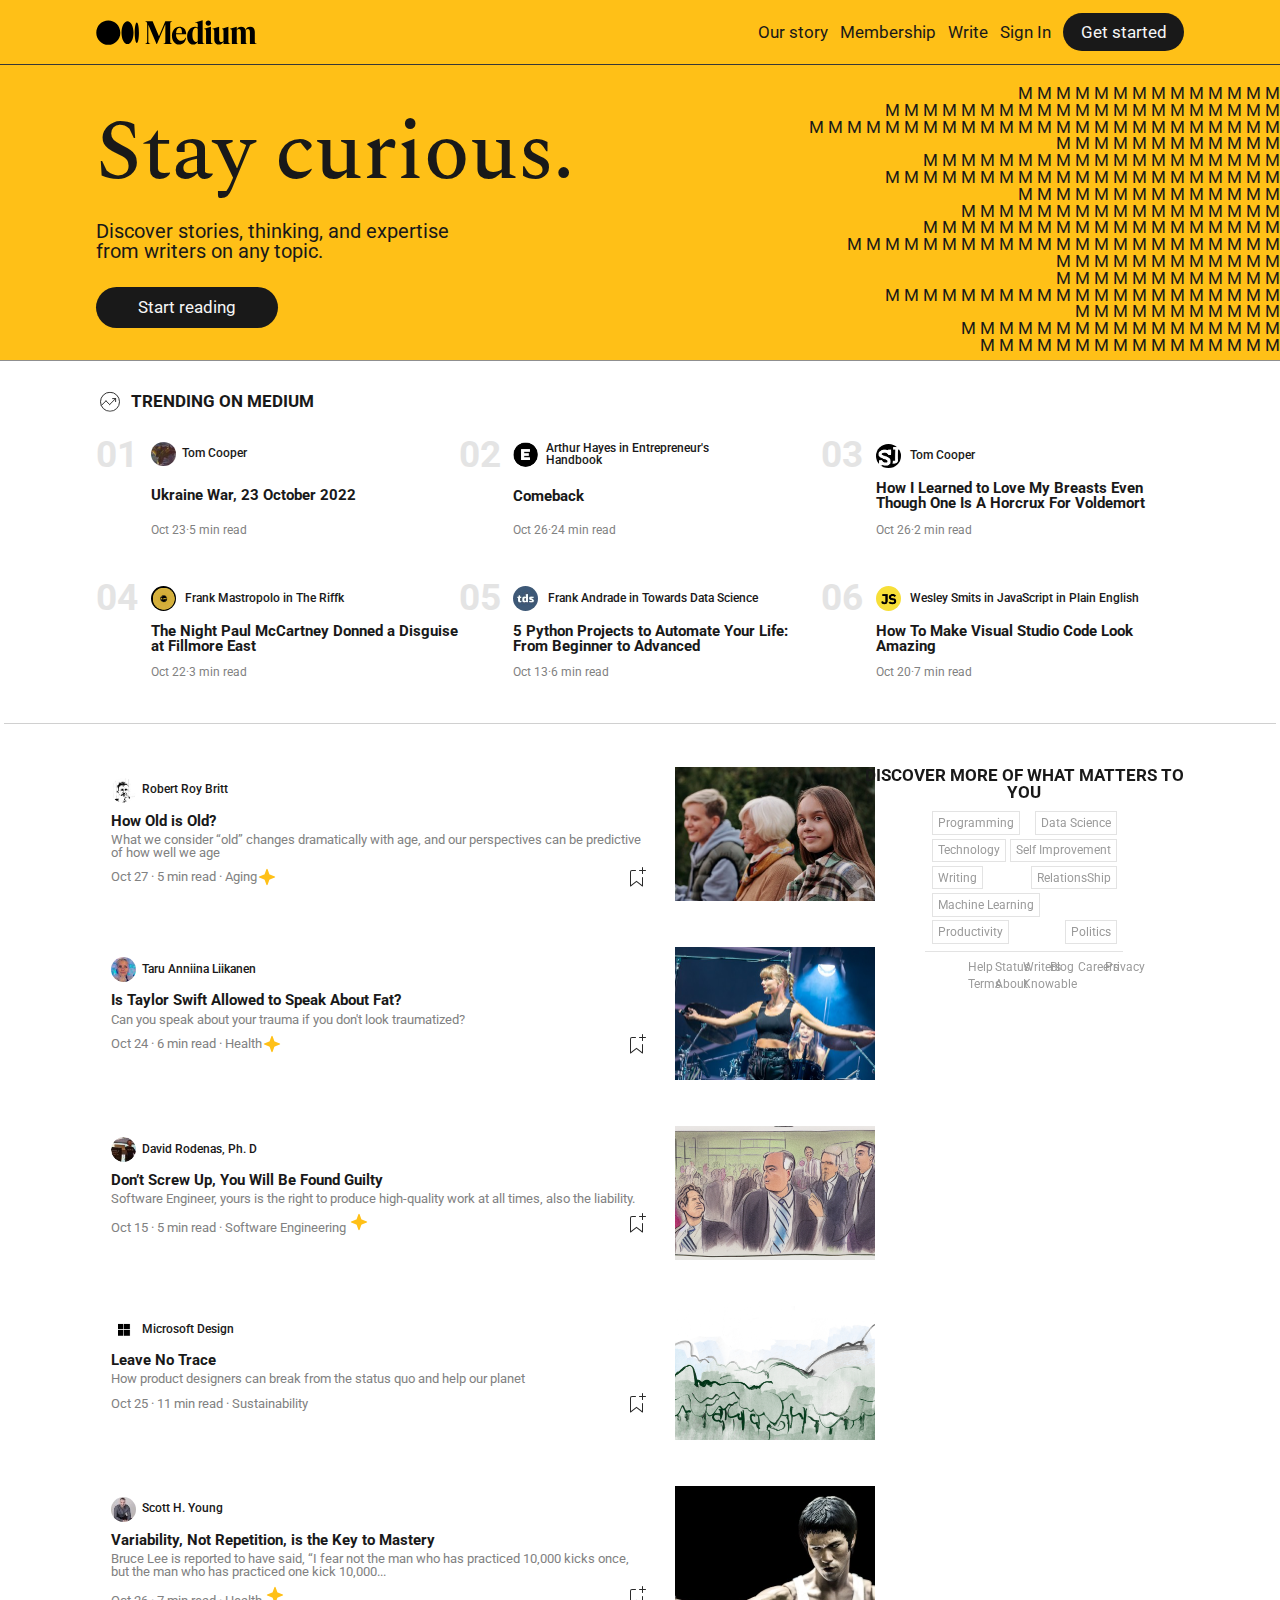
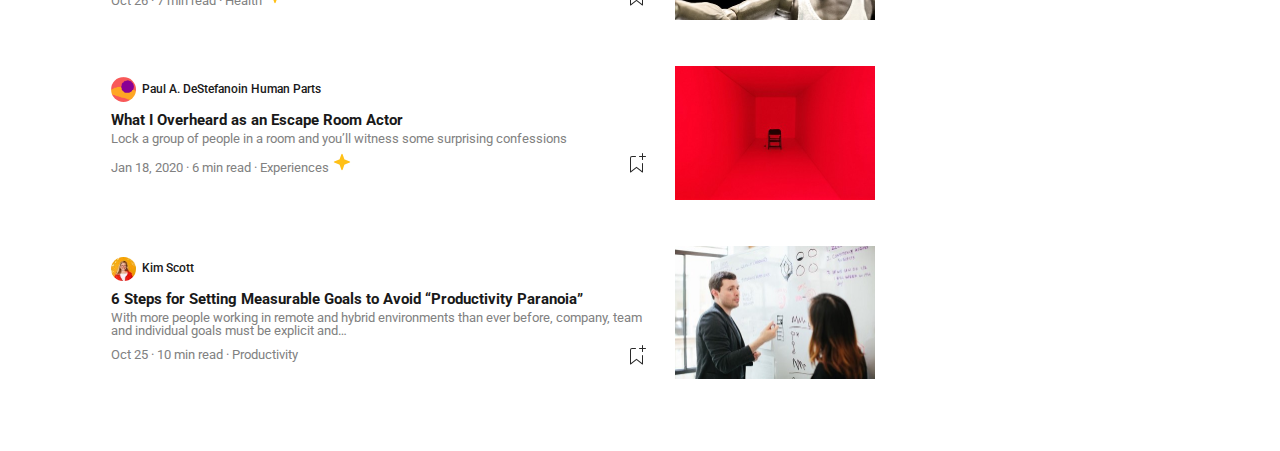
==== commit 7b8d92ae: "ok" ====
--- a/base_di_partenza/index.html
+++ b/base_di_partenza/index.html
@@ -2,9216 +2,361 @@
 <html lang="en">
   <head>
     <meta charset="UTF-8" />
+    <meta name="viewport" content="width=device-width, initial-scale=1.0" />
     <meta http-equiv="X-UA-Compatible" content="IE=edge" />
-    <meta name="viewport" content="width=device-width, initial-scale=1.0" />
-    <!--aggiungi link al reset.css -->
-    <title>M Medium Page</title>
+    <link rel="stylesheet" href="./assets/css/reset.css" />
+    <link rel="stylesheet" href="./assets/css/style.css" />
+    <title>Medium Page - U2 w1 D5</title>
   </head>
+  <body>
+    <header>
+      <nav>
+        <div class="nav">
+          <img
+            class="navSx"
+            src="./assets/imgs/svg/logo.svg"
+            alt="logo Medium"
+          />
+          <div class="navDx">
+            <p>Our story</p>
+            <p>Membership</p>
+            <p>Write</p>
+            <p>Sign In</p>
+            <a id="buttonNav" href="" target="_blank"> Get started</a>
+          </div>
+        </div>
+        <div class="headerBottom">
+          <div class="headerSx">
+            <h1>Stay curious.</h1>
+            <p>
+              Discover stories, thinking, and expertise <br />
+              from writers on any topic.
+            </p>
+            <a href="" target="_blank"> Start reading</a>
+          </div>
+          <div class="headerDxM"></div>
+        </div>
+      </nav>
+    </header>
+    <main>
+      <section>
+        <div class="titoloSezione">
+          <img
+            class="trending"
+            src="./assets/imgs/svg/trending.svg"
+            alt="icona trend"
+          />
+          <h2>TRENDING ON MEDIUM</h2>
+        </div>
+        <div class="artcoliTopMain">
+          <article class="primiArticle">
+            <div class="numeroSection1">01</div>
+            <div class="testoSection1">
+              <div class="parteAlta">
+                <img src="./assets/imgs/image01.jpeg" alt="aereo" />
+                <p class="autore">Tom Cooper</p>
+              </div>
+              <p class="nomeArticolo">Ukraine War, 23 October 2022</p>
+              <p class="data">Oct 23·5 min read</p>
+            </div>
+          </article>
+          <article class="primiArticle">
+            <div class="numeroSection1">02</div>
+            <div class="testoSection1">
+              <div class="parteAlta">
+                <img src="./assets/imgs/image02.png" alt="e" />
+                <p class="autore">Arthur Hayes in Entrepreneur's Handbook</p>
+              </div>
+              <p class="nomeArticolo">Comeback</p>
+              <p class="data">Oct 26·24 min read</p>
+            </div>
+          </article>
+          <article class="primiArticle">
+            <div class="numeroSection1">03</div>
+            <div class="testoSection1">
+              <div class="parteAlta">
+                <img src="./assets/imgs/image03.jpeg" alt="sj" />
+                <p class="autore">Tom Cooper</p>
+              </div>
+              <p class="nomeArticolo">
+                How I Learned to Love My Breasts Even Though One Is A Horcrux
+                For Voldemort
+              </p>
+              <p class="data">Oct 26·2 min read</p>
+            </div>
+          </article>
+          <article class="primiArticle">
+            <div class="numeroSection1">04</div>
+            <div class="testoSection1">
+              <div class="parteAlta">
+                <img src="./assets/imgs/image04.png" alt="sj" />
+                <p class="autore">Frank Mastropolo in The Riffk</p>
+              </div>
+              <p class="nomeArticolo">
+                The Night Paul McCartney Donned a Disguise at Fillmore East
+              </p>
+              <p class="data">Oct 22·3 min read</p>
+            </div>
+          </article>
+          <article class="primiArticle">
+            <div class="numeroSection1">05</div>
+            <div class="testoSection1">
+              <div class="parteAlta">
+                <img src="./assets/imgs/image05.jpeg" alt="sj" />
+                <p class="autore">Frank Andrade in Towards Data Science</p>
+              </div>
+              <p class="nomeArticolo">
+                5 Python Projects to Automate Your Life: From Beginner to
+                Advanced
+              </p>
+              <p class="data">Oct 13·6 min read</p>
+            </div>
+          </article>
+          <article class="primiArticle">
+            <div class="numeroSection1">06</div>
+            <div class="testoSection1">
+              <div class="parteAlta">
+                <img src="./assets/imgs/image06.png" alt="sj" />
+                <p class="autore">
+                  Wesley Smits in JavaScript in Plain English
+                </p>
+              </div>
+              <p class="nomeArticolo">
+                How To Make Visual Studio Code Look Amazing
+              </p>
+              <p class="data">Oct 20·7 min read</p>
+            </div>
+          </article>
+        </div>
+      </section>
+      <div class="borderMain"></div>
+      <section class="secondaSezione">
+        <div class="sezioneSx">
+          <div class="articoliSX">
+            <article class="secondiArticle">
+              <div class="testoSection2">
+                <div class="parteAlta">
+                  <img src="./assets/imgs/image07.jpeg" alt="x" />
+                  <p class="autore">Robert Roy Britt</p>
+                </div>
+                <p class="nomeArticolo">How Old is Old?</p>
 
-  <body>
-    <!-- ARTWORK con "M" ripetute -->
-    <svg
-      xmlns="http://www.w3.org/2000/svg"
-      viewBox="0 0 585 462"
-      width="585"
-      height="462"
-      preserveAspectRatio="xMidYMid meet"
-      style="
-        width: 100%;
-        height: 100%;
-        transform: translate3d(0px, 0px, 0px);
-        content-visibility: visible;
-      "
-    >
-      <defs>
-        <clipPath id="__lottie_element_3372">
-          <rect width="585" height="462" x="0" y="0"></rect>
-        </clipPath>
-      </defs>
-      <g clip-path="url(#__lottie_element_3372)">
-        <g
-          fill="rgb(0,0,0)"
-          font-size="22"
-          font-family="Shne"
-          font-style="normal"
-          font-weight="normal"
-          aria-label=" M M M M M M M M M M M M M M
-            M M M M M M M M M M M M M M M M M M M M M
-           M M M M M M M M M M M M M M M M M M M M M M M M M
-            M M M M M M M M M M M M
-            M M M M M M M M M M M M M M M M M M M
-            M M M M M M M M M M M M M M M M M M M M M
-            M M M M M M M M M M M M M M
-           M M M M M M M M M M M M M M M M M
-           M M M M M M M M M M M M M M M M M M M
-            M M M M M M M M M M M M M M M M M M M M M M M
-           M M M M M M M M M M M M
-            M M M M M M M M M M M M
-            M M M M M M M M M M M M M M M M M M M M M
-            M M M M M M M M M M M
-            M M M M M M M M M M M M M M M M M
-            M M M M M M M M M M M M M M M M
-           "
-          transform="matrix(1,0,0,1,291,232)"
-          opacity="1"
-          style="display: block"
-        >
-          <g
-            stroke-linecap="butt"
-            stroke-linejoin="round"
-            stroke-miterlimit="4"
-            transform="matrix(1,0,0,1,-33.238014221191406,-187.70428466796875)"
-            opacity="0"
-            style="display: inherit"
-          >
-            <g transform="scale(0.22,0.22)">
-              <g style="display: none"></g>
-            </g>
-          </g>
-          <g
-            stroke-linecap="butt"
-            stroke-linejoin="round"
-            stroke-miterlimit="4"
-            transform="matrix(1,0,0,1,-28.6619930267334,-187.70428466796875)"
-            opacity="0"
-            style="display: inherit"
-          >
-            <g transform="scale(0.22,0.22)">
-              <g
-                transform="matrix(1,0,0,1,0,0)"
-                opacity="1"
-                style="display: block"
-              >
-                <path
-                  d=" M46.82899856567383,0 C46.82899856567383,0 68.98500061035156,-59.518001556396484 68.98500061035156,-59.518001556396484 C68.98500061035156,-59.518001556396484 68.98500061035156,0 68.98500061035156,0 C68.98500061035156,0 77.947998046875,0 77.947998046875,0 C77.947998046875,0 77.947998046875,-72.30799865722656 77.947998046875,-72.30799865722656 C77.947998046875,-72.30799865722656 65.15799713134766,-72.30799865722656 65.15799713134766,-72.30799865722656 C65.15799713134766,-72.30799865722656 43.10300064086914,-12.890999794006348 43.10300064086914,-12.890999794006348 C43.10300064086914,-12.890999794006348 21.14900016784668,-72.30799865722656 21.14900016784668,-72.30799865722656 C21.14900016784668,-72.30799865722656 7.955999851226807,-72.30799865722656 7.955999851226807,-72.30799865722656 C7.955999851226807,-72.30799865722656 7.955999851226807,0 7.955999851226807,0 C7.955999851226807,0 17.020000457763672,0 17.020000457763672,0 C17.020000457763672,0 17.020000457763672,-59.518001556396484 17.020000457763672,-59.518001556396484 C17.020000457763672,-59.518001556396484 39.07500076293945,0 39.07500076293945,0 C39.07500076293945,0 46.82899856567383,0 46.82899856567383,0z"
-                ></path>
-                <g opacity="1" transform="matrix(1,0,0,1,0,0)"></g>
-              </g>
-            </g>
-          </g>
-          <g
-            stroke-linecap="butt"
-            stroke-linejoin="round"
-            stroke-miterlimit="4"
-            transform="matrix(1,0,0,1,-9.940010070800781,-187.70428466796875)"
-            opacity="0"
-            style="display: inherit"
-          >
-            <g transform="scale(0.22,0.22)">
-              <g style="display: none"></g>
-            </g>
-          </g>
-          <g
-            stroke-linecap="butt"
-            stroke-linejoin="round"
-            stroke-miterlimit="4"
-            transform="matrix(1,0,0,1,-5.363988876342773,-187.70428466796875)"
-            opacity="0"
-            style="display: inherit"
-          >
-            <g transform="scale(0.22,0.22)">
-              <g
-                transform="matrix(1,0,0,1,0,0)"
-                opacity="1"
-                style="display: block"
-              >
-                <path
-                  d=" M46.82899856567383,0 C46.82899856567383,0 68.98500061035156,-59.518001556396484 68.98500061035156,-59.518001556396484 C68.98500061035156,-59.518001556396484 68.98500061035156,0 68.98500061035156,0 C68.98500061035156,0 77.947998046875,0 77.947998046875,0 C77.947998046875,0 77.947998046875,-72.30799865722656 77.947998046875,-72.30799865722656 C77.947998046875,-72.30799865722656 65.15799713134766,-72.30799865722656 65.15799713134766,-72.30799865722656 C65.15799713134766,-72.30799865722656 43.10300064086914,-12.890999794006348 43.10300064086914,-12.890999794006348 C43.10300064086914,-12.890999794006348 21.14900016784668,-72.30799865722656 21.14900016784668,-72.30799865722656 C21.14900016784668,-72.30799865722656 7.955999851226807,-72.30799865722656 7.955999851226807,-72.30799865722656 C7.955999851226807,-72.30799865722656 7.955999851226807,0 7.955999851226807,0 C7.955999851226807,0 17.020000457763672,0 17.020000457763672,0 C17.020000457763672,0 17.020000457763672,-59.518001556396484 17.020000457763672,-59.518001556396484 C17.020000457763672,-59.518001556396484 39.07500076293945,0 39.07500076293945,0 C39.07500076293945,0 46.82899856567383,0 46.82899856567383,0z"
-                ></path>
-                <g opacity="1" transform="matrix(1,0,0,1,0,0)"></g>
-              </g>
-            </g>
-          </g>
-          <g
-            stroke-linecap="butt"
-            stroke-linejoin="round"
-            stroke-miterlimit="4"
-            transform="matrix(1,0,0,1,13.357994079589844,-187.70428466796875)"
-            opacity="0"
-            style="display: inherit"
-          >
-            <g transform="scale(0.22,0.22)">
-              <g style="display: none"></g>
-            </g>
-          </g>
-          <g
-            stroke-linecap="butt"
-            stroke-linejoin="round"
-            stroke-miterlimit="4"
-            transform="matrix(1,0,0,1,17.93400001525879,-187.70428466796875)"
-            opacity="0"
-            style="display: inherit"
-          >
-            <g transform="scale(0.22,0.22)">
-              <g
-                transform="matrix(1,0,0,1,0,0)"
-                opacity="1"
-                style="display: block"
-              >
-                <path
-                  d=" M46.82899856567383,0 C46.82899856567383,0 68.98500061035156,-59.518001556396484 68.98500061035156,-59.518001556396484 C68.98500061035156,-59.518001556396484 68.98500061035156,0 68.98500061035156,0 C68.98500061035156,0 77.947998046875,0 77.947998046875,0 C77.947998046875,0 77.947998046875,-72.30799865722656 77.947998046875,-72.30799865722656 C77.947998046875,-72.30799865722656 65.15799713134766,-72.30799865722656 65.15799713134766,-72.30799865722656 C65.15799713134766,-72.30799865722656 43.10300064086914,-12.890999794006348 43.10300064086914,-12.890999794006348 C43.10300064086914,-12.890999794006348 21.14900016784668,-72.30799865722656 21.14900016784668,-72.30799865722656 C21.14900016784668,-72.30799865722656 7.955999851226807,-72.30799865722656 7.955999851226807,-72.30799865722656 C7.955999851226807,-72.30799865722656 7.955999851226807,0 7.955999851226807,0 C7.955999851226807,0 17.020000457763672,0 17.020000457763672,0 C17.020000457763672,0 17.020000457763672,-59.518001556396484 17.020000457763672,-59.518001556396484 C17.020000457763672,-59.518001556396484 39.07500076293945,0 39.07500076293945,0 C39.07500076293945,0 46.82899856567383,0 46.82899856567383,0z"
-                ></path>
-                <g opacity="1" transform="matrix(1,0,0,1,0,0)"></g>
-              </g>
-            </g>
-          </g>
-          <g
-            stroke-linecap="butt"
-            stroke-linejoin="round"
-            stroke-miterlimit="4"
-            transform="matrix(1,0,0,1,36.65599822998047,-187.70428466796875)"
-            opacity="0"
-            style="display: inherit"
-          >
-            <g transform="scale(0.22,0.22)">
-              <g style="display: none"></g>
-            </g>
-          </g>
-          <g
-            stroke-linecap="butt"
-            stroke-linejoin="round"
-            stroke-miterlimit="4"
-            transform="matrix(1,0,0,1,41.23198699951172,-187.70428466796875)"
-            opacity="1"
-            style="display: inherit"
-          >
-            <g transform="scale(0.22,0.22)">
-              <g
-                transform="matrix(1,0,0,1,0,0)"
-                opacity="1"
-                style="display: block"
-              >
-                <path
-                  d=" M46.82899856567383,0 C46.82899856567383,0 68.98500061035156,-59.518001556396484 68.98500061035156,-59.518001556396484 C68.98500061035156,-59.518001556396484 68.98500061035156,0 68.98500061035156,0 C68.98500061035156,0 77.947998046875,0 77.947998046875,0 C77.947998046875,0 77.947998046875,-72.30799865722656 77.947998046875,-72.30799865722656 C77.947998046875,-72.30799865722656 65.15799713134766,-72.30799865722656 65.15799713134766,-72.30799865722656 C65.15799713134766,-72.30799865722656 43.10300064086914,-12.890999794006348 43.10300064086914,-12.890999794006348 C43.10300064086914,-12.890999794006348 21.14900016784668,-72.30799865722656 21.14900016784668,-72.30799865722656 C21.14900016784668,-72.30799865722656 7.955999851226807,-72.30799865722656 7.955999851226807,-72.30799865722656 C7.955999851226807,-72.30799865722656 7.955999851226807,0 7.955999851226807,0 C7.955999851226807,0 17.020000457763672,0 17.020000457763672,0 C17.020000457763672,0 17.020000457763672,-59.518001556396484 17.020000457763672,-59.518001556396484 C17.020000457763672,-59.518001556396484 39.07500076293945,0 39.07500076293945,0 C39.07500076293945,0 46.82899856567383,0 46.82899856567383,0z"
-                ></path>
-                <g opacity="1" transform="matrix(1,0,0,1,0,0)"></g>
-              </g>
-            </g>
-          </g>
-          <g
-            stroke-linecap="butt"
-            stroke-linejoin="round"
-            stroke-miterlimit="4"
-            transform="matrix(1,0,0,1,59.954002380371094,-187.70428466796875)"
-            opacity="1"
-            style="display: inherit"
-          >
-            <g transform="scale(0.22,0.22)">
-              <g style="display: none"></g>
-            </g>
-          </g>
-          <g
-            stroke-linecap="butt"
-            stroke-linejoin="round"
-            stroke-miterlimit="4"
-            transform="matrix(1,0,0,1,64.52999114990234,-187.70428466796875)"
-            opacity="0"
-            style="display: inherit"
-          >
-            <g transform="scale(0.22,0.22)">
-              <g
-                transform="matrix(1,0,0,1,0,0)"
-                opacity="1"
-                style="display: block"
-              >
-                <path
-                  d=" M46.82899856567383,0 C46.82899856567383,0 68.98500061035156,-59.518001556396484 68.98500061035156,-59.518001556396484 C68.98500061035156,-59.518001556396484 68.98500061035156,0 68.98500061035156,0 C68.98500061035156,0 77.947998046875,0 77.947998046875,0 C77.947998046875,0 77.947998046875,-72.30799865722656 77.947998046875,-72.30799865722656 C77.947998046875,-72.30799865722656 65.15799713134766,-72.30799865722656 65.15799713134766,-72.30799865722656 C65.15799713134766,-72.30799865722656 43.10300064086914,-12.890999794006348 43.10300064086914,-12.890999794006348 C43.10300064086914,-12.890999794006348 21.14900016784668,-72.30799865722656 21.14900016784668,-72.30799865722656 C21.14900016784668,-72.30799865722656 7.955999851226807,-72.30799865722656 7.955999851226807,-72.30799865722656 C7.955999851226807,-72.30799865722656 7.955999851226807,0 7.955999851226807,0 C7.955999851226807,0 17.020000457763672,0 17.020000457763672,0 C17.020000457763672,0 17.020000457763672,-59.518001556396484 17.020000457763672,-59.518001556396484 C17.020000457763672,-59.518001556396484 39.07500076293945,0 39.07500076293945,0 C39.07500076293945,0 46.82899856567383,0 46.82899856567383,0z"
-                ></path>
-                <g opacity="1" transform="matrix(1,0,0,1,0,0)"></g>
-              </g>
-            </g>
-          </g>
-          <g
-            stroke-linecap="butt"
-            stroke-linejoin="round"
-            stroke-miterlimit="4"
-            transform="matrix(1,0,0,1,83.25200653076172,-187.70428466796875)"
-            opacity="0"
-            style="display: inherit"
-          >
-            <g transform="scale(0.22,0.22)">
-              <g style="display: none"></g>
-            </g>
-          </g>
-          <g
-            stroke-linecap="butt"
-            stroke-linejoin="round"
-            stroke-miterlimit="4"
-            transform="matrix(1,0,0,1,87.82799530029297,-187.70428466796875)"
-            opacity="1"
-            style="display: inherit"
-          >
-            <g transform="scale(0.22,0.22)">
-              <g
-                transform="matrix(1,0,0,1,0,0)"
-                opacity="1"
-                style="display: block"
-              >
-                <path
-                  d=" M46.82899856567383,0 C46.82899856567383,0 68.98500061035156,-59.518001556396484 68.98500061035156,-59.518001556396484 C68.98500061035156,-59.518001556396484 68.98500061035156,0 68.98500061035156,0 C68.98500061035156,0 77.947998046875,0 77.947998046875,0 C77.947998046875,0 77.947998046875,-72.30799865722656 77.947998046875,-72.30799865722656 C77.947998046875,-72.30799865722656 65.15799713134766,-72.30799865722656 65.15799713134766,-72.30799865722656 C65.15799713134766,-72.30799865722656 43.10300064086914,-12.890999794006348 43.10300064086914,-12.890999794006348 C43.10300064086914,-12.890999794006348 21.14900016784668,-72.30799865722656 21.14900016784668,-72.30799865722656 C21.14900016784668,-72.30799865722656 7.955999851226807,-72.30799865722656 7.955999851226807,-72.30799865722656 C7.955999851226807,-72.30799865722656 7.955999851226807,0 7.955999851226807,0 C7.955999851226807,0 17.020000457763672,0 17.020000457763672,0 C17.020000457763672,0 17.020000457763672,-59.518001556396484 17.020000457763672,-59.518001556396484 C17.020000457763672,-59.518001556396484 39.07500076293945,0 39.07500076293945,0 C39.07500076293945,0 46.82899856567383,0 46.82899856567383,0z"
-                ></path>
-                <g opacity="1" transform="matrix(1,0,0,1,0,0)"></g>
-              </g>
-            </g>
-          </g>
-          <g
-            stroke-linecap="butt"
-            stroke-linejoin="round"
-            stroke-miterlimit="4"
-            transform="matrix(1,0,0,1,106.54999542236328,-187.70428466796875)"
-            opacity="1"
-            style="display: inherit"
-          >
-            <g transform="scale(0.22,0.22)">
-              <g style="display: none"></g>
-            </g>
-          </g>
-          <g
-            stroke-linecap="butt"
-            stroke-linejoin="round"
-            stroke-miterlimit="4"
-            transform="matrix(1,0,0,1,111.1259994506836,-187.70428466796875)"
-            opacity="1"
-            style="display: inherit"
-          >
-            <g transform="scale(0.22,0.22)">
-              <g
-                transform="matrix(1,0,0,1,0,0)"
-                opacity="1"
-                style="display: block"
-              >
-                <path
-                  d=" M46.82899856567383,0 C46.82899856567383,0 68.98500061035156,-59.518001556396484 68.98500061035156,-59.518001556396484 C68.98500061035156,-59.518001556396484 68.98500061035156,0 68.98500061035156,0 C68.98500061035156,0 77.947998046875,0 77.947998046875,0 C77.947998046875,0 77.947998046875,-72.30799865722656 77.947998046875,-72.30799865722656 C77.947998046875,-72.30799865722656 65.15799713134766,-72.30799865722656 65.15799713134766,-72.30799865722656 C65.15799713134766,-72.30799865722656 43.10300064086914,-12.890999794006348 43.10300064086914,-12.890999794006348 C43.10300064086914,-12.890999794006348 21.14900016784668,-72.30799865722656 21.14900016784668,-72.30799865722656 C21.14900016784668,-72.30799865722656 7.955999851226807,-72.30799865722656 7.955999851226807,-72.30799865722656 C7.955999851226807,-72.30799865722656 7.955999851226807,0 7.955999851226807,0 C7.955999851226807,0 17.020000457763672,0 17.020000457763672,0 C17.020000457763672,0 17.020000457763672,-59.518001556396484 17.020000457763672,-59.518001556396484 C17.020000457763672,-59.518001556396484 39.07500076293945,0 39.07500076293945,0 C39.07500076293945,0 46.82899856567383,0 46.82899856567383,0z"
-                ></path>
-                <g opacity="1" transform="matrix(1,0,0,1,0,0)"></g>
-              </g>
-            </g>
-          </g>
-          <g
-            stroke-linecap="butt"
-            stroke-linejoin="round"
-            stroke-miterlimit="4"
-            transform="matrix(1,0,0,1,129.84800720214844,-187.70428466796875)"
-            opacity="0"
-            style="display: inherit"
-          >
-            <g transform="scale(0.22,0.22)">
-              <g style="display: none"></g>
-            </g>
-          </g>
-          <g
-            stroke-linecap="butt"
-            stroke-linejoin="round"
-            stroke-miterlimit="4"
-            transform="matrix(1,0,0,1,134.42401123046875,-187.70428466796875)"
-            opacity="1"
-            style="display: inherit"
-          >
-            <g transform="scale(0.22,0.22)">
-              <g
-                transform="matrix(1,0,0,1,0,0)"
-                opacity="1"
-                style="display: block"
-              >
-                <path
-                  d=" M46.82899856567383,0 C46.82899856567383,0 68.98500061035156,-59.518001556396484 68.98500061035156,-59.518001556396484 C68.98500061035156,-59.518001556396484 68.98500061035156,0 68.98500061035156,0 C68.98500061035156,0 77.947998046875,0 77.947998046875,0 C77.947998046875,0 77.947998046875,-72.30799865722656 77.947998046875,-72.30799865722656 C77.947998046875,-72.30799865722656 65.15799713134766,-72.30799865722656 65.15799713134766,-72.30799865722656 C65.15799713134766,-72.30799865722656 43.10300064086914,-12.890999794006348 43.10300064086914,-12.890999794006348 C43.10300064086914,-12.890999794006348 21.14900016784668,-72.30799865722656 21.14900016784668,-72.30799865722656 C21.14900016784668,-72.30799865722656 7.955999851226807,-72.30799865722656 7.955999851226807,-72.30799865722656 C7.955999851226807,-72.30799865722656 7.955999851226807,0 7.955999851226807,0 C7.955999851226807,0 17.020000457763672,0 17.020000457763672,0 C17.020000457763672,0 17.020000457763672,-59.518001556396484 17.020000457763672,-59.518001556396484 C17.020000457763672,-59.518001556396484 39.07500076293945,0 39.07500076293945,0 C39.07500076293945,0 46.82899856567383,0 46.82899856567383,0z"
-                ></path>
-                <g opacity="1" transform="matrix(1,0,0,1,0,0)"></g>
-              </g>
-            </g>
-          </g>
-          <g
-            stroke-linecap="butt"
-            stroke-linejoin="round"
-            stroke-miterlimit="4"
-            transform="matrix(1,0,0,1,153.14599609375,-187.70428466796875)"
-            opacity="1"
-            style="display: inherit"
-          >
-            <g transform="scale(0.22,0.22)">
-              <g style="display: none"></g>
-            </g>
-          </g>
-          <g
-            stroke-linecap="butt"
-            stroke-linejoin="round"
-            stroke-miterlimit="4"
-            transform="matrix(1,0,0,1,157.72198486328125,-187.70428466796875)"
-            opacity="1"
-            style="display: inherit"
-          >
-            <g transform="scale(0.22,0.22)">
-              <g
-                transform="matrix(1,0,0,1,0,0)"
-                opacity="1"
-                style="display: block"
-              >
-                <path
-                  d=" M46.82899856567383,0 C46.82899856567383,0 68.98500061035156,-59.518001556396484 68.98500061035156,-59.518001556396484 C68.98500061035156,-59.518001556396484 68.98500061035156,0 68.98500061035156,0 C68.98500061035156,0 77.947998046875,0 77.947998046875,0 C77.947998046875,0 77.947998046875,-72.30799865722656 77.947998046875,-72.30799865722656 C77.947998046875,-72.30799865722656 65.15799713134766,-72.30799865722656 65.15799713134766,-72.30799865722656 C65.15799713134766,-72.30799865722656 43.10300064086914,-12.890999794006348 43.10300064086914,-12.890999794006348 C43.10300064086914,-12.890999794006348 21.14900016784668,-72.30799865722656 21.14900016784668,-72.30799865722656 C21.14900016784668,-72.30799865722656 7.955999851226807,-72.30799865722656 7.955999851226807,-72.30799865722656 C7.955999851226807,-72.30799865722656 7.955999851226807,0 7.955999851226807,0 C7.955999851226807,0 17.020000457763672,0 17.020000457763672,0 C17.020000457763672,0 17.020000457763672,-59.518001556396484 17.020000457763672,-59.518001556396484 C17.020000457763672,-59.518001556396484 39.07500076293945,0 39.07500076293945,0 C39.07500076293945,0 46.82899856567383,0 46.82899856567383,0z"
-                ></path>
-                <g opacity="1" transform="matrix(1,0,0,1,0,0)"></g>
-              </g>
-            </g>
-          </g>
-          <g
-            stroke-linecap="butt"
-            stroke-linejoin="round"
-            stroke-miterlimit="4"
-            transform="matrix(1,0,0,1,176.44398498535156,-187.70428466796875)"
-            opacity="1"
-            style="display: inherit"
-          >
-            <g transform="scale(0.22,0.22)">
-              <g style="display: none"></g>
-            </g>
-          </g>
-          <g
-            stroke-linecap="butt"
-            stroke-linejoin="round"
-            stroke-miterlimit="4"
-            transform="matrix(1,0,0,1,181.01998901367188,-187.70428466796875)"
-            opacity="1"
-            style="display: inherit"
-          >
-            <g transform="scale(0.22,0.22)">
-              <g
-                transform="matrix(1,0,0,1,0,0)"
-                opacity="1"
-                style="display: block"
-              >
-                <path
-                  d=" M46.82899856567383,0 C46.82899856567383,0 68.98500061035156,-59.518001556396484 68.98500061035156,-59.518001556396484 C68.98500061035156,-59.518001556396484 68.98500061035156,0 68.98500061035156,0 C68.98500061035156,0 77.947998046875,0 77.947998046875,0 C77.947998046875,0 77.947998046875,-72.30799865722656 77.947998046875,-72.30799865722656 C77.947998046875,-72.30799865722656 65.15799713134766,-72.30799865722656 65.15799713134766,-72.30799865722656 C65.15799713134766,-72.30799865722656 43.10300064086914,-12.890999794006348 43.10300064086914,-12.890999794006348 C43.10300064086914,-12.890999794006348 21.14900016784668,-72.30799865722656 21.14900016784668,-72.30799865722656 C21.14900016784668,-72.30799865722656 7.955999851226807,-72.30799865722656 7.955999851226807,-72.30799865722656 C7.955999851226807,-72.30799865722656 7.955999851226807,0 7.955999851226807,0 C7.955999851226807,0 17.020000457763672,0 17.020000457763672,0 C17.020000457763672,0 17.020000457763672,-59.518001556396484 17.020000457763672,-59.518001556396484 C17.020000457763672,-59.518001556396484 39.07500076293945,0 39.07500076293945,0 C39.07500076293945,0 46.82899856567383,0 46.82899856567383,0z"
-                ></path>
-                <g opacity="1" transform="matrix(1,0,0,1,0,0)"></g>
-              </g>
-            </g>
-          </g>
-          <g
-            stroke-linecap="butt"
-            stroke-linejoin="round"
-            stroke-miterlimit="4"
-            transform="matrix(1,0,0,1,199.7419891357422,-187.70428466796875)"
-            opacity="0"
-            style="display: inherit"
-          >
-            <g transform="scale(0.22,0.22)">
-              <g style="display: none"></g>
-            </g>
-          </g>
-          <g
-            stroke-linecap="butt"
-            stroke-linejoin="round"
-            stroke-miterlimit="4"
-            transform="matrix(1,0,0,1,204.3179931640625,-187.70428466796875)"
-            opacity="0"
-            style="display: inherit"
-          >
-            <g transform="scale(0.22,0.22)">
-              <g
-                transform="matrix(1,0,0,1,0,0)"
-                opacity="1"
-                style="display: block"
-              >
-                <path
-                  d=" M46.82899856567383,0 C46.82899856567383,0 68.98500061035156,-59.518001556396484 68.98500061035156,-59.518001556396484 C68.98500061035156,-59.518001556396484 68.98500061035156,0 68.98500061035156,0 C68.98500061035156,0 77.947998046875,0 77.947998046875,0 C77.947998046875,0 77.947998046875,-72.30799865722656 77.947998046875,-72.30799865722656 C77.947998046875,-72.30799865722656 65.15799713134766,-72.30799865722656 65.15799713134766,-72.30799865722656 C65.15799713134766,-72.30799865722656 43.10300064086914,-12.890999794006348 43.10300064086914,-12.890999794006348 C43.10300064086914,-12.890999794006348 21.14900016784668,-72.30799865722656 21.14900016784668,-72.30799865722656 C21.14900016784668,-72.30799865722656 7.955999851226807,-72.30799865722656 7.955999851226807,-72.30799865722656 C7.955999851226807,-72.30799865722656 7.955999851226807,0 7.955999851226807,0 C7.955999851226807,0 17.020000457763672,0 17.020000457763672,0 C17.020000457763672,0 17.020000457763672,-59.518001556396484 17.020000457763672,-59.518001556396484 C17.020000457763672,-59.518001556396484 39.07500076293945,0 39.07500076293945,0 C39.07500076293945,0 46.82899856567383,0 46.82899856567383,0z"
-                ></path>
-                <g opacity="1" transform="matrix(1,0,0,1,0,0)"></g>
-              </g>
-            </g>
-          </g>
-          <g
-            stroke-linecap="butt"
-            stroke-linejoin="round"
-            stroke-miterlimit="4"
-            transform="matrix(1,0,0,1,223.0399932861328,-187.70428466796875)"
-            opacity="0"
-            style="display: inherit"
-          >
-            <g transform="scale(0.22,0.22)">
-              <g style="display: none"></g>
-            </g>
-          </g>
-          <g
-            stroke-linecap="butt"
-            stroke-linejoin="round"
-            stroke-miterlimit="4"
-            transform="matrix(1,0,0,1,227.61599731445312,-187.70428466796875)"
-            opacity="0"
-            style="display: inherit"
-          >
-            <g transform="scale(0.22,0.22)">
-              <g
-                transform="matrix(1,0,0,1,0,0)"
-                opacity="1"
-                style="display: block"
-              >
-                <path
-                  d=" M46.82899856567383,0 C46.82899856567383,0 68.98500061035156,-59.518001556396484 68.98500061035156,-59.518001556396484 C68.98500061035156,-59.518001556396484 68.98500061035156,0 68.98500061035156,0 C68.98500061035156,0 77.947998046875,0 77.947998046875,0 C77.947998046875,0 77.947998046875,-72.30799865722656 77.947998046875,-72.30799865722656 C77.947998046875,-72.30799865722656 65.15799713134766,-72.30799865722656 65.15799713134766,-72.30799865722656 C65.15799713134766,-72.30799865722656 43.10300064086914,-12.890999794006348 43.10300064086914,-12.890999794006348 C43.10300064086914,-12.890999794006348 21.14900016784668,-72.30799865722656 21.14900016784668,-72.30799865722656 C21.14900016784668,-72.30799865722656 7.955999851226807,-72.30799865722656 7.955999851226807,-72.30799865722656 C7.955999851226807,-72.30799865722656 7.955999851226807,0 7.955999851226807,0 C7.955999851226807,0 17.020000457763672,0 17.020000457763672,0 C17.020000457763672,0 17.020000457763672,-59.518001556396484 17.020000457763672,-59.518001556396484 C17.020000457763672,-59.518001556396484 39.07500076293945,0 39.07500076293945,0 C39.07500076293945,0 46.82899856567383,0 46.82899856567383,0z"
-                ></path>
-                <g opacity="1" transform="matrix(1,0,0,1,0,0)"></g>
-              </g>
-            </g>
-          </g>
-          <g
-            stroke-linecap="butt"
-            stroke-linejoin="round"
-            stroke-miterlimit="4"
-            transform="matrix(1,0,0,1,246.33799743652344,-187.70428466796875)"
-            opacity="1"
-            style="display: inherit"
-          >
-            <g transform="scale(0.22,0.22)">
-              <g style="display: none"></g>
-            </g>
-          </g>
-          <g
-            stroke-linecap="butt"
-            stroke-linejoin="round"
-            stroke-miterlimit="4"
-            transform="matrix(1,0,0,1,250.9139862060547,-187.70428466796875)"
-            opacity="0"
-            style="display: inherit"
-          >
-            <g transform="scale(0.22,0.22)">
-              <g
-                transform="matrix(1,0,0,1,0,0)"
-                opacity="1"
-                style="display: block"
-              >
-                <path
-                  d=" M46.82899856567383,0 C46.82899856567383,0 68.98500061035156,-59.518001556396484 68.98500061035156,-59.518001556396484 C68.98500061035156,-59.518001556396484 68.98500061035156,0 68.98500061035156,0 C68.98500061035156,0 77.947998046875,0 77.947998046875,0 C77.947998046875,0 77.947998046875,-72.30799865722656 77.947998046875,-72.30799865722656 C77.947998046875,-72.30799865722656 65.15799713134766,-72.30799865722656 65.15799713134766,-72.30799865722656 C65.15799713134766,-72.30799865722656 43.10300064086914,-12.890999794006348 43.10300064086914,-12.890999794006348 C43.10300064086914,-12.890999794006348 21.14900016784668,-72.30799865722656 21.14900016784668,-72.30799865722656 C21.14900016784668,-72.30799865722656 7.955999851226807,-72.30799865722656 7.955999851226807,-72.30799865722656 C7.955999851226807,-72.30799865722656 7.955999851226807,0 7.955999851226807,0 C7.955999851226807,0 17.020000457763672,0 17.020000457763672,0 C17.020000457763672,0 17.020000457763672,-59.518001556396484 17.020000457763672,-59.518001556396484 C17.020000457763672,-59.518001556396484 39.07500076293945,0 39.07500076293945,0 C39.07500076293945,0 46.82899856567383,0 46.82899856567383,0z"
-                ></path>
-                <g opacity="1" transform="matrix(1,0,0,1,0,0)"></g>
-              </g>
-            </g>
-          </g>
-          <g
-            stroke-linecap="butt"
-            stroke-linejoin="round"
-            stroke-miterlimit="4"
-            transform="matrix(1,0,0,1,269.6360168457031,-187.70428466796875)"
-            opacity="0"
-            style="display: inherit"
-          >
-            <g transform="scale(0.22,0.22)">
-              <g style="display: none"></g>
-            </g>
-          </g>
-          <g
-            stroke-linecap="butt"
-            stroke-linejoin="round"
-            stroke-miterlimit="4"
-            transform="matrix(1,0,0,1,274.2120056152344,-187.70428466796875)"
-            opacity="1"
-            style="display: inherit"
-          >
-            <g transform="scale(0.22,0.22)">
-              <g
-                transform="matrix(1,0,0,1,0,0)"
-                opacity="1"
-                style="display: block"
-              >
-                <path
-                  d=" M46.82899856567383,0 C46.82899856567383,0 68.98500061035156,-59.518001556396484 68.98500061035156,-59.518001556396484 C68.98500061035156,-59.518001556396484 68.98500061035156,0 68.98500061035156,0 C68.98500061035156,0 77.947998046875,0 77.947998046875,0 C77.947998046875,0 77.947998046875,-72.30799865722656 77.947998046875,-72.30799865722656 C77.947998046875,-72.30799865722656 65.15799713134766,-72.30799865722656 65.15799713134766,-72.30799865722656 C65.15799713134766,-72.30799865722656 43.10300064086914,-12.890999794006348 43.10300064086914,-12.890999794006348 C43.10300064086914,-12.890999794006348 21.14900016784668,-72.30799865722656 21.14900016784668,-72.30799865722656 C21.14900016784668,-72.30799865722656 7.955999851226807,-72.30799865722656 7.955999851226807,-72.30799865722656 C7.955999851226807,-72.30799865722656 7.955999851226807,0 7.955999851226807,0 C7.955999851226807,0 17.020000457763672,0 17.020000457763672,0 C17.020000457763672,0 17.020000457763672,-59.518001556396484 17.020000457763672,-59.518001556396484 C17.020000457763672,-59.518001556396484 39.07500076293945,0 39.07500076293945,0 C39.07500076293945,0 46.82899856567383,0 46.82899856567383,0z"
-                ></path>
-                <g opacity="1" transform="matrix(1,0,0,1,0,0)"></g>
-              </g>
-            </g>
-          </g>
-          <g
-            stroke-linecap="butt"
-            stroke-linejoin="round"
-            stroke-miterlimit="4"
-            style="display: inherit"
-          >
-            <g transform="scale(0.22,0.22)">
-              <g style="display: none"></g>
-            </g>
-          </g>
-          <g
-            stroke-linecap="butt"
-            stroke-linejoin="round"
-            stroke-miterlimit="4"
-            transform="matrix(1,0,0,1,-196.3240203857422,-160.30429077148438)"
-            opacity="1"
-            style="display: inherit"
-          >
-            <g transform="scale(0.22,0.22)">
-              <g style="display: none"></g>
-            </g>
-          </g>
-          <g
-            stroke-linecap="butt"
-            stroke-linejoin="round"
-            stroke-miterlimit="4"
-            transform="matrix(1,0,0,1,-191.7480010986328,-160.30429077148438)"
-            opacity="1"
-            style="display: inherit"
-          >
-            <g transform="scale(0.22,0.22)">
-              <g
-                transform="matrix(1,0,0,1,0,0)"
-                opacity="1"
-                style="display: block"
-              >
-                <path
-                  d=" M46.82899856567383,0 C46.82899856567383,0 68.98500061035156,-59.518001556396484 68.98500061035156,-59.518001556396484 C68.98500061035156,-59.518001556396484 68.98500061035156,0 68.98500061035156,0 C68.98500061035156,0 77.947998046875,0 77.947998046875,0 C77.947998046875,0 77.947998046875,-72.30799865722656 77.947998046875,-72.30799865722656 C77.947998046875,-72.30799865722656 65.15799713134766,-72.30799865722656 65.15799713134766,-72.30799865722656 C65.15799713134766,-72.30799865722656 43.10300064086914,-12.890999794006348 43.10300064086914,-12.890999794006348 C43.10300064086914,-12.890999794006348 21.14900016784668,-72.30799865722656 21.14900016784668,-72.30799865722656 C21.14900016784668,-72.30799865722656 7.955999851226807,-72.30799865722656 7.955999851226807,-72.30799865722656 C7.955999851226807,-72.30799865722656 7.955999851226807,0 7.955999851226807,0 C7.955999851226807,0 17.020000457763672,0 17.020000457763672,0 C17.020000457763672,0 17.020000457763672,-59.518001556396484 17.020000457763672,-59.518001556396484 C17.020000457763672,-59.518001556396484 39.07500076293945,0 39.07500076293945,0 C39.07500076293945,0 46.82899856567383,0 46.82899856567383,0z"
-                ></path>
-                <g opacity="1" transform="matrix(1,0,0,1,0,0)"></g>
-              </g>
-            </g>
-          </g>
-          <g
-            stroke-linecap="butt"
-            stroke-linejoin="round"
-            stroke-miterlimit="4"
-            transform="matrix(1,0,0,1,-173.02601623535156,-160.30429077148438)"
-            opacity="1"
-            style="display: inherit"
-          >
-            <g transform="scale(0.22,0.22)">
-              <g style="display: none"></g>
-            </g>
-          </g>
-          <g
-            stroke-linecap="butt"
-            stroke-linejoin="round"
-            stroke-miterlimit="4"
-            transform="matrix(1,0,0,1,-168.4499969482422,-160.30429077148438)"
-            opacity="1"
-            style="display: inherit"
-          >
-            <g transform="scale(0.22,0.22)">
-              <g
-                transform="matrix(1,0,0,1,0,0)"
-                opacity="1"
-                style="display: block"
-              >
-                <path
-                  d=" M46.82899856567383,0 C46.82899856567383,0 68.98500061035156,-59.518001556396484 68.98500061035156,-59.518001556396484 C68.98500061035156,-59.518001556396484 68.98500061035156,0 68.98500061035156,0 C68.98500061035156,0 77.947998046875,0 77.947998046875,0 C77.947998046875,0 77.947998046875,-72.30799865722656 77.947998046875,-72.30799865722656 C77.947998046875,-72.30799865722656 65.15799713134766,-72.30799865722656 65.15799713134766,-72.30799865722656 C65.15799713134766,-72.30799865722656 43.10300064086914,-12.890999794006348 43.10300064086914,-12.890999794006348 C43.10300064086914,-12.890999794006348 21.14900016784668,-72.30799865722656 21.14900016784668,-72.30799865722656 C21.14900016784668,-72.30799865722656 7.955999851226807,-72.30799865722656 7.955999851226807,-72.30799865722656 C7.955999851226807,-72.30799865722656 7.955999851226807,0 7.955999851226807,0 C7.955999851226807,0 17.020000457763672,0 17.020000457763672,0 C17.020000457763672,0 17.020000457763672,-59.518001556396484 17.020000457763672,-59.518001556396484 C17.020000457763672,-59.518001556396484 39.07500076293945,0 39.07500076293945,0 C39.07500076293945,0 46.82899856567383,0 46.82899856567383,0z"
-                ></path>
-                <g opacity="1" transform="matrix(1,0,0,1,0,0)"></g>
-              </g>
-            </g>
-          </g>
-          <g
-            stroke-linecap="butt"
-            stroke-linejoin="round"
-            stroke-miterlimit="4"
-            transform="matrix(1,0,0,1,-149.72801208496094,-160.30429077148438)"
-            opacity="0"
-            style="display: inherit"
-          >
-            <g transform="scale(0.22,0.22)">
-              <g style="display: none"></g>
-            </g>
-          </g>
-          <g
-            stroke-linecap="butt"
-            stroke-linejoin="round"
-            stroke-miterlimit="4"
-            transform="matrix(1,0,0,1,-145.15200805664062,-160.30429077148438)"
-            opacity="1"
-            style="display: inherit"
-          >
-            <g transform="scale(0.22,0.22)">
-              <g
-                transform="matrix(1,0,0,1,0,0)"
-                opacity="1"
-                style="display: block"
-              >
-                <path
-                  d=" M46.82899856567383,0 C46.82899856567383,0 68.98500061035156,-59.518001556396484 68.98500061035156,-59.518001556396484 C68.98500061035156,-59.518001556396484 68.98500061035156,0 68.98500061035156,0 C68.98500061035156,0 77.947998046875,0 77.947998046875,0 C77.947998046875,0 77.947998046875,-72.30799865722656 77.947998046875,-72.30799865722656 C77.947998046875,-72.30799865722656 65.15799713134766,-72.30799865722656 65.15799713134766,-72.30799865722656 C65.15799713134766,-72.30799865722656 43.10300064086914,-12.890999794006348 43.10300064086914,-12.890999794006348 C43.10300064086914,-12.890999794006348 21.14900016784668,-72.30799865722656 21.14900016784668,-72.30799865722656 C21.14900016784668,-72.30799865722656 7.955999851226807,-72.30799865722656 7.955999851226807,-72.30799865722656 C7.955999851226807,-72.30799865722656 7.955999851226807,0 7.955999851226807,0 C7.955999851226807,0 17.020000457763672,0 17.020000457763672,0 C17.020000457763672,0 17.020000457763672,-59.518001556396484 17.020000457763672,-59.518001556396484 C17.020000457763672,-59.518001556396484 39.07500076293945,0 39.07500076293945,0 C39.07500076293945,0 46.82899856567383,0 46.82899856567383,0z"
-                ></path>
-                <g opacity="1" transform="matrix(1,0,0,1,0,0)"></g>
-              </g>
-            </g>
-          </g>
-          <g
-            stroke-linecap="butt"
-            stroke-linejoin="round"
-            stroke-miterlimit="4"
-            transform="matrix(1,0,0,1,-126.43000793457031,-160.30429077148438)"
-            opacity="0"
-            style="display: inherit"
-          >
-            <g transform="scale(0.22,0.22)">
-              <g style="display: none"></g>
-            </g>
-          </g>
-          <g
-            stroke-linecap="butt"
-            stroke-linejoin="round"
-            stroke-miterlimit="4"
-            transform="matrix(1,0,0,1,-121.85401916503906,-160.30429077148438)"
-            opacity="1"
-            style="display: inherit"
-          >
-            <g transform="scale(0.22,0.22)">
-              <g
-                transform="matrix(1,0,0,1,0,0)"
-                opacity="1"
-                style="display: block"
-              >
-                <path
-                  d=" M46.82899856567383,0 C46.82899856567383,0 68.98500061035156,-59.518001556396484 68.98500061035156,-59.518001556396484 C68.98500061035156,-59.518001556396484 68.98500061035156,0 68.98500061035156,0 C68.98500061035156,0 77.947998046875,0 77.947998046875,0 C77.947998046875,0 77.947998046875,-72.30799865722656 77.947998046875,-72.30799865722656 C77.947998046875,-72.30799865722656 65.15799713134766,-72.30799865722656 65.15799713134766,-72.30799865722656 C65.15799713134766,-72.30799865722656 43.10300064086914,-12.890999794006348 43.10300064086914,-12.890999794006348 C43.10300064086914,-12.890999794006348 21.14900016784668,-72.30799865722656 21.14900016784668,-72.30799865722656 C21.14900016784668,-72.30799865722656 7.955999851226807,-72.30799865722656 7.955999851226807,-72.30799865722656 C7.955999851226807,-72.30799865722656 7.955999851226807,0 7.955999851226807,0 C7.955999851226807,0 17.020000457763672,0 17.020000457763672,0 C17.020000457763672,0 17.020000457763672,-59.518001556396484 17.020000457763672,-59.518001556396484 C17.020000457763672,-59.518001556396484 39.07500076293945,0 39.07500076293945,0 C39.07500076293945,0 46.82899856567383,0 46.82899856567383,0z"
-                ></path>
-                <g opacity="1" transform="matrix(1,0,0,1,0,0)"></g>
-              </g>
-            </g>
-          </g>
-          <g
-            stroke-linecap="butt"
-            stroke-linejoin="round"
-            stroke-miterlimit="4"
-            transform="matrix(1,0,0,1,-103.13199615478516,-160.30429077148438)"
-            opacity="0"
-            style="display: inherit"
-          >
-            <g transform="scale(0.22,0.22)">
-              <g style="display: none"></g>
-            </g>
-          </g>
-          <g
-            stroke-linecap="butt"
-            stroke-linejoin="round"
-            stroke-miterlimit="4"
-            transform="matrix(1,0,0,1,-98.5560073852539,-160.30429077148438)"
-            opacity="0"
-            style="display: inherit"
-          >
-            <g transform="scale(0.22,0.22)">
-              <g
-                transform="matrix(1,0,0,1,0,0)"
-                opacity="1"
-                style="display: block"
-              >
-                <path
-                  d=" M46.82899856567383,0 C46.82899856567383,0 68.98500061035156,-59.518001556396484 68.98500061035156,-59.518001556396484 C68.98500061035156,-59.518001556396484 68.98500061035156,0 68.98500061035156,0 C68.98500061035156,0 77.947998046875,0 77.947998046875,0 C77.947998046875,0 77.947998046875,-72.30799865722656 77.947998046875,-72.30799865722656 C77.947998046875,-72.30799865722656 65.15799713134766,-72.30799865722656 65.15799713134766,-72.30799865722656 C65.15799713134766,-72.30799865722656 43.10300064086914,-12.890999794006348 43.10300064086914,-12.890999794006348 C43.10300064086914,-12.890999794006348 21.14900016784668,-72.30799865722656 21.14900016784668,-72.30799865722656 C21.14900016784668,-72.30799865722656 7.955999851226807,-72.30799865722656 7.955999851226807,-72.30799865722656 C7.955999851226807,-72.30799865722656 7.955999851226807,0 7.955999851226807,0 C7.955999851226807,0 17.020000457763672,0 17.020000457763672,0 C17.020000457763672,0 17.020000457763672,-59.518001556396484 17.020000457763672,-59.518001556396484 C17.020000457763672,-59.518001556396484 39.07500076293945,0 39.07500076293945,0 C39.07500076293945,0 46.82899856567383,0 46.82899856567383,0z"
-                ></path>
-                <g opacity="1" transform="matrix(1,0,0,1,0,0)"></g>
-              </g>
-            </g>
-          </g>
-          <g
-            stroke-linecap="butt"
-            stroke-linejoin="round"
-            stroke-miterlimit="4"
-            transform="matrix(1,0,0,1,-79.83399200439453,-160.30429077148438)"
-            opacity="0"
-            style="display: inherit"
-          >
-            <g transform="scale(0.22,0.22)">
-              <g style="display: none"></g>
-            </g>
-          </g>
-          <g
-            stroke-linecap="butt"
-            stroke-linejoin="round"
-            stroke-miterlimit="4"
-            transform="matrix(1,0,0,1,-75.25800323486328,-160.30429077148438)"
-            opacity="0"
-            style="display: inherit"
-          >
-            <g transform="scale(0.22,0.22)">
-              <g
-                transform="matrix(1,0,0,1,0,0)"
-                opacity="1"
-                style="display: block"
-              >
-                <path
-                  d=" M46.82899856567383,0 C46.82899856567383,0 68.98500061035156,-59.518001556396484 68.98500061035156,-59.518001556396484 C68.98500061035156,-59.518001556396484 68.98500061035156,0 68.98500061035156,0 C68.98500061035156,0 77.947998046875,0 77.947998046875,0 C77.947998046875,0 77.947998046875,-72.30799865722656 77.947998046875,-72.30799865722656 C77.947998046875,-72.30799865722656 65.15799713134766,-72.30799865722656 65.15799713134766,-72.30799865722656 C65.15799713134766,-72.30799865722656 43.10300064086914,-12.890999794006348 43.10300064086914,-12.890999794006348 C43.10300064086914,-12.890999794006348 21.14900016784668,-72.30799865722656 21.14900016784668,-72.30799865722656 C21.14900016784668,-72.30799865722656 7.955999851226807,-72.30799865722656 7.955999851226807,-72.30799865722656 C7.955999851226807,-72.30799865722656 7.955999851226807,0 7.955999851226807,0 C7.955999851226807,0 17.020000457763672,0 17.020000457763672,0 C17.020000457763672,0 17.020000457763672,-59.518001556396484 17.020000457763672,-59.518001556396484 C17.020000457763672,-59.518001556396484 39.07500076293945,0 39.07500076293945,0 C39.07500076293945,0 46.82899856567383,0 46.82899856567383,0z"
-                ></path>
-                <g opacity="1" transform="matrix(1,0,0,1,0,0)"></g>
-              </g>
-            </g>
-          </g>
-          <g
-            stroke-linecap="butt"
-            stroke-linejoin="round"
-            stroke-miterlimit="4"
-            transform="matrix(1,0,0,1,-56.536006927490234,-160.30429077148438)"
-            opacity="1"
-            style="display: inherit"
-          >
-            <g transform="scale(0.22,0.22)">
-              <g style="display: none"></g>
-            </g>
-          </g>
-          <g
-            stroke-linecap="butt"
-            stroke-linejoin="round"
-            stroke-miterlimit="4"
-            transform="matrix(1,0,0,1,-51.959999084472656,-160.30429077148438)"
-            opacity="0"
-            style="display: inherit"
-          >
-            <g transform="scale(0.22,0.22)">
-              <g
-                transform="matrix(1,0,0,1,0,0)"
-                opacity="1"
-                style="display: block"
-              >
-                <path
-                  d=" M46.82899856567383,0 C46.82899856567383,0 68.98500061035156,-59.518001556396484 68.98500061035156,-59.518001556396484 C68.98500061035156,-59.518001556396484 68.98500061035156,0 68.98500061035156,0 C68.98500061035156,0 77.947998046875,0 77.947998046875,0 C77.947998046875,0 77.947998046875,-72.30799865722656 77.947998046875,-72.30799865722656 C77.947998046875,-72.30799865722656 65.15799713134766,-72.30799865722656 65.15799713134766,-72.30799865722656 C65.15799713134766,-72.30799865722656 43.10300064086914,-12.890999794006348 43.10300064086914,-12.890999794006348 C43.10300064086914,-12.890999794006348 21.14900016784668,-72.30799865722656 21.14900016784668,-72.30799865722656 C21.14900016784668,-72.30799865722656 7.955999851226807,-72.30799865722656 7.955999851226807,-72.30799865722656 C7.955999851226807,-72.30799865722656 7.955999851226807,0 7.955999851226807,0 C7.955999851226807,0 17.020000457763672,0 17.020000457763672,0 C17.020000457763672,0 17.020000457763672,-59.518001556396484 17.020000457763672,-59.518001556396484 C17.020000457763672,-59.518001556396484 39.07500076293945,0 39.07500076293945,0 C39.07500076293945,0 46.82899856567383,0 46.82899856567383,0z"
-                ></path>
-                <g opacity="1" transform="matrix(1,0,0,1,0,0)"></g>
-              </g>
-            </g>
-          </g>
-          <g
-            stroke-linecap="butt"
-            stroke-linejoin="round"
-            stroke-miterlimit="4"
-            transform="matrix(1,0,0,1,-33.23800277709961,-160.30429077148438)"
-            opacity="1"
-            style="display: inherit"
-          >
-            <g transform="scale(0.22,0.22)">
-              <g style="display: none"></g>
-            </g>
-          </g>
-          <g
-            stroke-linecap="butt"
-            stroke-linejoin="round"
-            stroke-miterlimit="4"
-            transform="matrix(1,0,0,1,-28.661996841430664,-160.30429077148438)"
-            opacity="0"
-            style="display: inherit"
-          >
-            <g transform="scale(0.22,0.22)">
-              <g
-                transform="matrix(1,0,0,1,0,0)"
-                opacity="1"
-                style="display: block"
-              >
-                <path
-                  d=" M46.82899856567383,0 C46.82899856567383,0 68.98500061035156,-59.518001556396484 68.98500061035156,-59.518001556396484 C68.98500061035156,-59.518001556396484 68.98500061035156,0 68.98500061035156,0 C68.98500061035156,0 77.947998046875,0 77.947998046875,0 C77.947998046875,0 77.947998046875,-72.30799865722656 77.947998046875,-72.30799865722656 C77.947998046875,-72.30799865722656 65.15799713134766,-72.30799865722656 65.15799713134766,-72.30799865722656 C65.15799713134766,-72.30799865722656 43.10300064086914,-12.890999794006348 43.10300064086914,-12.890999794006348 C43.10300064086914,-12.890999794006348 21.14900016784668,-72.30799865722656 21.14900016784668,-72.30799865722656 C21.14900016784668,-72.30799865722656 7.955999851226807,-72.30799865722656 7.955999851226807,-72.30799865722656 C7.955999851226807,-72.30799865722656 7.955999851226807,0 7.955999851226807,0 C7.955999851226807,0 17.020000457763672,0 17.020000457763672,0 C17.020000457763672,0 17.020000457763672,-59.518001556396484 17.020000457763672,-59.518001556396484 C17.020000457763672,-59.518001556396484 39.07500076293945,0 39.07500076293945,0 C39.07500076293945,0 46.82899856567383,0 46.82899856567383,0z"
-                ></path>
-                <g opacity="1" transform="matrix(1,0,0,1,0,0)"></g>
-              </g>
-            </g>
-          </g>
-          <g
-            stroke-linecap="butt"
-            stroke-linejoin="round"
-            stroke-miterlimit="4"
-            transform="matrix(1,0,0,1,-9.939996719360352,-160.30429077148438)"
-            opacity="0"
-            style="display: inherit"
-          >
-            <g transform="scale(0.22,0.22)">
-              <g style="display: none"></g>
-            </g>
-          </g>
-          <g
-            stroke-linecap="butt"
-            stroke-linejoin="round"
-            stroke-miterlimit="4"
-            transform="matrix(1,0,0,1,-5.364006042480469,-160.30429077148438)"
-            opacity="1"
-            style="display: inherit"
-          >
-            <g transform="scale(0.22,0.22)">
-              <g
-                transform="matrix(1,0,0,1,0,0)"
-                opacity="1"
-                style="display: block"
-              >
-                <path
-                  d=" M46.82899856567383,0 C46.82899856567383,0 68.98500061035156,-59.518001556396484 68.98500061035156,-59.518001556396484 C68.98500061035156,-59.518001556396484 68.98500061035156,0 68.98500061035156,0 C68.98500061035156,0 77.947998046875,0 77.947998046875,0 C77.947998046875,0 77.947998046875,-72.30799865722656 77.947998046875,-72.30799865722656 C77.947998046875,-72.30799865722656 65.15799713134766,-72.30799865722656 65.15799713134766,-72.30799865722656 C65.15799713134766,-72.30799865722656 43.10300064086914,-12.890999794006348 43.10300064086914,-12.890999794006348 C43.10300064086914,-12.890999794006348 21.14900016784668,-72.30799865722656 21.14900016784668,-72.30799865722656 C21.14900016784668,-72.30799865722656 7.955999851226807,-72.30799865722656 7.955999851226807,-72.30799865722656 C7.955999851226807,-72.30799865722656 7.955999851226807,0 7.955999851226807,0 C7.955999851226807,0 17.020000457763672,0 17.020000457763672,0 C17.020000457763672,0 17.020000457763672,-59.518001556396484 17.020000457763672,-59.518001556396484 C17.020000457763672,-59.518001556396484 39.07500076293945,0 39.07500076293945,0 C39.07500076293945,0 46.82899856567383,0 46.82899856567383,0z"
-                ></path>
-                <g opacity="1" transform="matrix(1,0,0,1,0,0)"></g>
-              </g>
-            </g>
-          </g>
-          <g
-            stroke-linecap="butt"
-            stroke-linejoin="round"
-            stroke-miterlimit="4"
-            transform="matrix(1,0,0,1,13.357992172241211,-160.30429077148438)"
-            opacity="0"
-            style="display: inherit"
-          >
-            <g transform="scale(0.22,0.22)">
-              <g style="display: none"></g>
-            </g>
-          </g>
-          <g
-            stroke-linecap="butt"
-            stroke-linejoin="round"
-            stroke-miterlimit="4"
-            transform="matrix(1,0,0,1,17.933998107910156,-160.30429077148438)"
-            opacity="1"
-            style="display: inherit"
-          >
-            <g transform="scale(0.22,0.22)">
-              <g
-                transform="matrix(1,0,0,1,0,0)"
-                opacity="1"
-                style="display: block"
-              >
-                <path
-                  d=" M46.82899856567383,0 C46.82899856567383,0 68.98500061035156,-59.518001556396484 68.98500061035156,-59.518001556396484 C68.98500061035156,-59.518001556396484 68.98500061035156,0 68.98500061035156,0 C68.98500061035156,0 77.947998046875,0 77.947998046875,0 C77.947998046875,0 77.947998046875,-72.30799865722656 77.947998046875,-72.30799865722656 C77.947998046875,-72.30799865722656 65.15799713134766,-72.30799865722656 65.15799713134766,-72.30799865722656 C65.15799713134766,-72.30799865722656 43.10300064086914,-12.890999794006348 43.10300064086914,-12.890999794006348 C43.10300064086914,-12.890999794006348 21.14900016784668,-72.30799865722656 21.14900016784668,-72.30799865722656 C21.14900016784668,-72.30799865722656 7.955999851226807,-72.30799865722656 7.955999851226807,-72.30799865722656 C7.955999851226807,-72.30799865722656 7.955999851226807,0 7.955999851226807,0 C7.955999851226807,0 17.020000457763672,0 17.020000457763672,0 C17.020000457763672,0 17.020000457763672,-59.518001556396484 17.020000457763672,-59.518001556396484 C17.020000457763672,-59.518001556396484 39.07500076293945,0 39.07500076293945,0 C39.07500076293945,0 46.82899856567383,0 46.82899856567383,0z"
-                ></path>
-                <g opacity="1" transform="matrix(1,0,0,1,0,0)"></g>
-              </g>
-            </g>
-          </g>
-          <g
-            stroke-linecap="butt"
-            stroke-linejoin="round"
-            stroke-miterlimit="4"
-            transform="matrix(1,0,0,1,36.6559944152832,-160.30429077148438)"
-            opacity="1"
-            style="display: inherit"
-          >
-            <g transform="scale(0.22,0.22)">
-              <g style="display: none"></g>
-            </g>
-          </g>
-          <g
-            stroke-linecap="butt"
-            stroke-linejoin="round"
-            stroke-miterlimit="4"
-            transform="matrix(1,0,0,1,41.23200225830078,-160.30429077148438)"
-            opacity="0"
-            style="display: inherit"
-          >
-            <g transform="scale(0.22,0.22)">
-              <g
-                transform="matrix(1,0,0,1,0,0)"
-                opacity="1"
-                style="display: block"
-              >
-                <path
-                  d=" M46.82899856567383,0 C46.82899856567383,0 68.98500061035156,-59.518001556396484 68.98500061035156,-59.518001556396484 C68.98500061035156,-59.518001556396484 68.98500061035156,0 68.98500061035156,0 C68.98500061035156,0 77.947998046875,0 77.947998046875,0 C77.947998046875,0 77.947998046875,-72.30799865722656 77.947998046875,-72.30799865722656 C77.947998046875,-72.30799865722656 65.15799713134766,-72.30799865722656 65.15799713134766,-72.30799865722656 C65.15799713134766,-72.30799865722656 43.10300064086914,-12.890999794006348 43.10300064086914,-12.890999794006348 C43.10300064086914,-12.890999794006348 21.14900016784668,-72.30799865722656 21.14900016784668,-72.30799865722656 C21.14900016784668,-72.30799865722656 7.955999851226807,-72.30799865722656 7.955999851226807,-72.30799865722656 C7.955999851226807,-72.30799865722656 7.955999851226807,0 7.955999851226807,0 C7.955999851226807,0 17.020000457763672,0 17.020000457763672,0 C17.020000457763672,0 17.020000457763672,-59.518001556396484 17.020000457763672,-59.518001556396484 C17.020000457763672,-59.518001556396484 39.07500076293945,0 39.07500076293945,0 C39.07500076293945,0 46.82899856567383,0 46.82899856567383,0z"
-                ></path>
-                <g opacity="1" transform="matrix(1,0,0,1,0,0)"></g>
-              </g>
-            </g>
-          </g>
-          <g
-            stroke-linecap="butt"
-            stroke-linejoin="round"
-            stroke-miterlimit="4"
-            transform="matrix(1,0,0,1,59.95399856567383,-160.30429077148438)"
-            opacity="1"
-            style="display: inherit"
-          >
-            <g transform="scale(0.22,0.22)">
-              <g style="display: none"></g>
-            </g>
-          </g>
-          <g
-            stroke-linecap="butt"
-            stroke-linejoin="round"
-            stroke-miterlimit="4"
-            transform="matrix(1,0,0,1,64.5300064086914,-160.30429077148438)"
-            opacity="0"
-            style="display: inherit"
-          >
-            <g transform="scale(0.22,0.22)">
-              <g
-                transform="matrix(1,0,0,1,0,0)"
-                opacity="1"
-                style="display: block"
-              >
-                <path
-                  d=" M46.82899856567383,0 C46.82899856567383,0 68.98500061035156,-59.518001556396484 68.98500061035156,-59.518001556396484 C68.98500061035156,-59.518001556396484 68.98500061035156,0 68.98500061035156,0 C68.98500061035156,0 77.947998046875,0 77.947998046875,0 C77.947998046875,0 77.947998046875,-72.30799865722656 77.947998046875,-72.30799865722656 C77.947998046875,-72.30799865722656 65.15799713134766,-72.30799865722656 65.15799713134766,-72.30799865722656 C65.15799713134766,-72.30799865722656 43.10300064086914,-12.890999794006348 43.10300064086914,-12.890999794006348 C43.10300064086914,-12.890999794006348 21.14900016784668,-72.30799865722656 21.14900016784668,-72.30799865722656 C21.14900016784668,-72.30799865722656 7.955999851226807,-72.30799865722656 7.955999851226807,-72.30799865722656 C7.955999851226807,-72.30799865722656 7.955999851226807,0 7.955999851226807,0 C7.955999851226807,0 17.020000457763672,0 17.020000457763672,0 C17.020000457763672,0 17.020000457763672,-59.518001556396484 17.020000457763672,-59.518001556396484 C17.020000457763672,-59.518001556396484 39.07500076293945,0 39.07500076293945,0 C39.07500076293945,0 46.82899856567383,0 46.82899856567383,0z"
-                ></path>
-                <g opacity="1" transform="matrix(1,0,0,1,0,0)"></g>
-              </g>
-            </g>
-          </g>
-          <g
-            stroke-linecap="butt"
-            stroke-linejoin="round"
-            stroke-miterlimit="4"
-            transform="matrix(1,0,0,1,83.25200653076172,-160.30429077148438)"
-            opacity="0"
-            style="display: inherit"
-          >
-            <g transform="scale(0.22,0.22)">
-              <g style="display: none"></g>
-            </g>
-          </g>
-          <g
-            stroke-linecap="butt"
-            stroke-linejoin="round"
-            stroke-miterlimit="4"
-            transform="matrix(1,0,0,1,87.82799530029297,-160.30429077148438)"
-            opacity="1"
-            style="display: inherit"
-          >
-            <g transform="scale(0.22,0.22)">
-              <g
-                transform="matrix(1,0,0,1,0,0)"
-                opacity="1"
-                style="display: block"
-              >
-                <path
-                  d=" M46.82899856567383,0 C46.82899856567383,0 68.98500061035156,-59.518001556396484 68.98500061035156,-59.518001556396484 C68.98500061035156,-59.518001556396484 68.98500061035156,0 68.98500061035156,0 C68.98500061035156,0 77.947998046875,0 77.947998046875,0 C77.947998046875,0 77.947998046875,-72.30799865722656 77.947998046875,-72.30799865722656 C77.947998046875,-72.30799865722656 65.15799713134766,-72.30799865722656 65.15799713134766,-72.30799865722656 C65.15799713134766,-72.30799865722656 43.10300064086914,-12.890999794006348 43.10300064086914,-12.890999794006348 C43.10300064086914,-12.890999794006348 21.14900016784668,-72.30799865722656 21.14900016784668,-72.30799865722656 C21.14900016784668,-72.30799865722656 7.955999851226807,-72.30799865722656 7.955999851226807,-72.30799865722656 C7.955999851226807,-72.30799865722656 7.955999851226807,0 7.955999851226807,0 C7.955999851226807,0 17.020000457763672,0 17.020000457763672,0 C17.020000457763672,0 17.020000457763672,-59.518001556396484 17.020000457763672,-59.518001556396484 C17.020000457763672,-59.518001556396484 39.07500076293945,0 39.07500076293945,0 C39.07500076293945,0 46.82899856567383,0 46.82899856567383,0z"
-                ></path>
-                <g opacity="1" transform="matrix(1,0,0,1,0,0)"></g>
-              </g>
-            </g>
-          </g>
-          <g
-            stroke-linecap="butt"
-            stroke-linejoin="round"
-            stroke-miterlimit="4"
-            transform="matrix(1,0,0,1,106.55001068115234,-160.30429077148438)"
-            opacity="1"
-            style="display: inherit"
-          >
-            <g transform="scale(0.22,0.22)">
-              <g style="display: none"></g>
-            </g>
-          </g>
-          <g
-            stroke-linecap="butt"
-            stroke-linejoin="round"
-            stroke-miterlimit="4"
-            transform="matrix(1,0,0,1,111.1259994506836,-160.30429077148438)"
-            opacity="1"
-            style="display: inherit"
-          >
-            <g transform="scale(0.22,0.22)">
-              <g
-                transform="matrix(1,0,0,1,0,0)"
-                opacity="1"
-                style="display: block"
-              >
-                <path
-                  d=" M46.82899856567383,0 C46.82899856567383,0 68.98500061035156,-59.518001556396484 68.98500061035156,-59.518001556396484 C68.98500061035156,-59.518001556396484 68.98500061035156,0 68.98500061035156,0 C68.98500061035156,0 77.947998046875,0 77.947998046875,0 C77.947998046875,0 77.947998046875,-72.30799865722656 77.947998046875,-72.30799865722656 C77.947998046875,-72.30799865722656 65.15799713134766,-72.30799865722656 65.15799713134766,-72.30799865722656 C65.15799713134766,-72.30799865722656 43.10300064086914,-12.890999794006348 43.10300064086914,-12.890999794006348 C43.10300064086914,-12.890999794006348 21.14900016784668,-72.30799865722656 21.14900016784668,-72.30799865722656 C21.14900016784668,-72.30799865722656 7.955999851226807,-72.30799865722656 7.955999851226807,-72.30799865722656 C7.955999851226807,-72.30799865722656 7.955999851226807,0 7.955999851226807,0 C7.955999851226807,0 17.020000457763672,0 17.020000457763672,0 C17.020000457763672,0 17.020000457763672,-59.518001556396484 17.020000457763672,-59.518001556396484 C17.020000457763672,-59.518001556396484 39.07500076293945,0 39.07500076293945,0 C39.07500076293945,0 46.82899856567383,0 46.82899856567383,0z"
-                ></path>
-                <g opacity="1" transform="matrix(1,0,0,1,0,0)"></g>
-              </g>
-            </g>
-          </g>
-          <g
-            stroke-linecap="butt"
-            stroke-linejoin="round"
-            stroke-miterlimit="4"
-            transform="matrix(1,0,0,1,129.8480224609375,-160.30429077148438)"
-            opacity="0"
-            style="display: inherit"
-          >
-            <g transform="scale(0.22,0.22)">
-              <g style="display: none"></g>
-            </g>
-          </g>
-          <g
-            stroke-linecap="butt"
-            stroke-linejoin="round"
-            stroke-miterlimit="4"
-            transform="matrix(1,0,0,1,134.42401123046875,-160.30429077148438)"
-            opacity="1"
-            style="display: inherit"
-          >
-            <g transform="scale(0.22,0.22)">
-              <g
-                transform="matrix(1,0,0,1,0,0)"
-                opacity="1"
-                style="display: block"
-              >
-                <path
-                  d=" M46.82899856567383,0 C46.82899856567383,0 68.98500061035156,-59.518001556396484 68.98500061035156,-59.518001556396484 C68.98500061035156,-59.518001556396484 68.98500061035156,0 68.98500061035156,0 C68.98500061035156,0 77.947998046875,0 77.947998046875,0 C77.947998046875,0 77.947998046875,-72.30799865722656 77.947998046875,-72.30799865722656 C77.947998046875,-72.30799865722656 65.15799713134766,-72.30799865722656 65.15799713134766,-72.30799865722656 C65.15799713134766,-72.30799865722656 43.10300064086914,-12.890999794006348 43.10300064086914,-12.890999794006348 C43.10300064086914,-12.890999794006348 21.14900016784668,-72.30799865722656 21.14900016784668,-72.30799865722656 C21.14900016784668,-72.30799865722656 7.955999851226807,-72.30799865722656 7.955999851226807,-72.30799865722656 C7.955999851226807,-72.30799865722656 7.955999851226807,0 7.955999851226807,0 C7.955999851226807,0 17.020000457763672,0 17.020000457763672,0 C17.020000457763672,0 17.020000457763672,-59.518001556396484 17.020000457763672,-59.518001556396484 C17.020000457763672,-59.518001556396484 39.07500076293945,0 39.07500076293945,0 C39.07500076293945,0 46.82899856567383,0 46.82899856567383,0z"
-                ></path>
-                <g opacity="1" transform="matrix(1,0,0,1,0,0)"></g>
-              </g>
-            </g>
-          </g>
-          <g
-            stroke-linecap="butt"
-            stroke-linejoin="round"
-            stroke-miterlimit="4"
-            transform="matrix(1,0,0,1,153.14598083496094,-160.30429077148438)"
-            opacity="1"
-            style="display: inherit"
-          >
-            <g transform="scale(0.22,0.22)">
-              <g style="display: none"></g>
-            </g>
-          </g>
-          <g
-            stroke-linecap="butt"
-            stroke-linejoin="round"
-            stroke-miterlimit="4"
-            transform="matrix(1,0,0,1,157.7220001220703,-160.30429077148438)"
-            opacity="1"
-            style="display: inherit"
-          >
-            <g transform="scale(0.22,0.22)">
-              <g
-                transform="matrix(1,0,0,1,0,0)"
-                opacity="1"
-                style="display: block"
-              >
-                <path
-                  d=" M46.82899856567383,0 C46.82899856567383,0 68.98500061035156,-59.518001556396484 68.98500061035156,-59.518001556396484 C68.98500061035156,-59.518001556396484 68.98500061035156,0 68.98500061035156,0 C68.98500061035156,0 77.947998046875,0 77.947998046875,0 C77.947998046875,0 77.947998046875,-72.30799865722656 77.947998046875,-72.30799865722656 C77.947998046875,-72.30799865722656 65.15799713134766,-72.30799865722656 65.15799713134766,-72.30799865722656 C65.15799713134766,-72.30799865722656 43.10300064086914,-12.890999794006348 43.10300064086914,-12.890999794006348 C43.10300064086914,-12.890999794006348 21.14900016784668,-72.30799865722656 21.14900016784668,-72.30799865722656 C21.14900016784668,-72.30799865722656 7.955999851226807,-72.30799865722656 7.955999851226807,-72.30799865722656 C7.955999851226807,-72.30799865722656 7.955999851226807,0 7.955999851226807,0 C7.955999851226807,0 17.020000457763672,0 17.020000457763672,0 C17.020000457763672,0 17.020000457763672,-59.518001556396484 17.020000457763672,-59.518001556396484 C17.020000457763672,-59.518001556396484 39.07500076293945,0 39.07500076293945,0 C39.07500076293945,0 46.82899856567383,0 46.82899856567383,0z"
-                ></path>
-                <g opacity="1" transform="matrix(1,0,0,1,0,0)"></g>
-              </g>
-            </g>
-          </g>
-          <g
-            stroke-linecap="butt"
-            stroke-linejoin="round"
-            stroke-miterlimit="4"
-            transform="matrix(1,0,0,1,176.44398498535156,-160.30429077148438)"
-            opacity="0"
-            style="display: inherit"
-          >
-            <g transform="scale(0.22,0.22)">
-              <g style="display: none"></g>
-            </g>
-          </g>
-          <g
-            stroke-linecap="butt"
-            stroke-linejoin="round"
-            stroke-miterlimit="4"
-            transform="matrix(1,0,0,1,181.02000427246094,-160.30429077148438)"
-            opacity="1"
-            style="display: inherit"
-          >
-            <g transform="scale(0.22,0.22)">
-              <g
-                transform="matrix(1,0,0,1,0,0)"
-                opacity="1"
-                style="display: block"
-              >
-                <path
-                  d=" M46.82899856567383,0 C46.82899856567383,0 68.98500061035156,-59.518001556396484 68.98500061035156,-59.518001556396484 C68.98500061035156,-59.518001556396484 68.98500061035156,0 68.98500061035156,0 C68.98500061035156,0 77.947998046875,0 77.947998046875,0 C77.947998046875,0 77.947998046875,-72.30799865722656 77.947998046875,-72.30799865722656 C77.947998046875,-72.30799865722656 65.15799713134766,-72.30799865722656 65.15799713134766,-72.30799865722656 C65.15799713134766,-72.30799865722656 43.10300064086914,-12.890999794006348 43.10300064086914,-12.890999794006348 C43.10300064086914,-12.890999794006348 21.14900016784668,-72.30799865722656 21.14900016784668,-72.30799865722656 C21.14900016784668,-72.30799865722656 7.955999851226807,-72.30799865722656 7.955999851226807,-72.30799865722656 C7.955999851226807,-72.30799865722656 7.955999851226807,0 7.955999851226807,0 C7.955999851226807,0 17.020000457763672,0 17.020000457763672,0 C17.020000457763672,0 17.020000457763672,-59.518001556396484 17.020000457763672,-59.518001556396484 C17.020000457763672,-59.518001556396484 39.07500076293945,0 39.07500076293945,0 C39.07500076293945,0 46.82899856567383,0 46.82899856567383,0z"
-                ></path>
-                <g opacity="1" transform="matrix(1,0,0,1,0,0)"></g>
-              </g>
-            </g>
-          </g>
-          <g
-            stroke-linecap="butt"
-            stroke-linejoin="round"
-            stroke-miterlimit="4"
-            transform="matrix(1,0,0,1,199.7419891357422,-160.30429077148438)"
-            opacity="1"
-            style="display: inherit"
-          >
-            <g transform="scale(0.22,0.22)">
-              <g style="display: none"></g>
-            </g>
-          </g>
-          <g
-            stroke-linecap="butt"
-            stroke-linejoin="round"
-            stroke-miterlimit="4"
-            transform="matrix(1,0,0,1,204.31797790527344,-160.30429077148438)"
-            opacity="0"
-            style="display: inherit"
-          >
-            <g transform="scale(0.22,0.22)">
-              <g
-                transform="matrix(1,0,0,1,0,0)"
-                opacity="1"
-                style="display: block"
-              >
-                <path
-                  d=" M46.82899856567383,0 C46.82899856567383,0 68.98500061035156,-59.518001556396484 68.98500061035156,-59.518001556396484 C68.98500061035156,-59.518001556396484 68.98500061035156,0 68.98500061035156,0 C68.98500061035156,0 77.947998046875,0 77.947998046875,0 C77.947998046875,0 77.947998046875,-72.30799865722656 77.947998046875,-72.30799865722656 C77.947998046875,-72.30799865722656 65.15799713134766,-72.30799865722656 65.15799713134766,-72.30799865722656 C65.15799713134766,-72.30799865722656 43.10300064086914,-12.890999794006348 43.10300064086914,-12.890999794006348 C43.10300064086914,-12.890999794006348 21.14900016784668,-72.30799865722656 21.14900016784668,-72.30799865722656 C21.14900016784668,-72.30799865722656 7.955999851226807,-72.30799865722656 7.955999851226807,-72.30799865722656 C7.955999851226807,-72.30799865722656 7.955999851226807,0 7.955999851226807,0 C7.955999851226807,0 17.020000457763672,0 17.020000457763672,0 C17.020000457763672,0 17.020000457763672,-59.518001556396484 17.020000457763672,-59.518001556396484 C17.020000457763672,-59.518001556396484 39.07500076293945,0 39.07500076293945,0 C39.07500076293945,0 46.82899856567383,0 46.82899856567383,0z"
-                ></path>
-                <g opacity="1" transform="matrix(1,0,0,1,0,0)"></g>
-              </g>
-            </g>
-          </g>
-          <g
-            stroke-linecap="butt"
-            stroke-linejoin="round"
-            stroke-miterlimit="4"
-            transform="matrix(1,0,0,1,223.0399932861328,-160.30429077148438)"
-            opacity="1"
-            style="display: inherit"
-          >
-            <g transform="scale(0.22,0.22)">
-              <g style="display: none"></g>
-            </g>
-          </g>
-          <g
-            stroke-linecap="butt"
-            stroke-linejoin="round"
-            stroke-miterlimit="4"
-            transform="matrix(1,0,0,1,227.61598205566406,-160.30429077148438)"
-            opacity="0"
-            style="display: inherit"
-          >
-            <g transform="scale(0.22,0.22)">
-              <g
-                transform="matrix(1,0,0,1,0,0)"
-                opacity="1"
-                style="display: block"
-              >
-                <path
-                  d=" M46.82899856567383,0 C46.82899856567383,0 68.98500061035156,-59.518001556396484 68.98500061035156,-59.518001556396484 C68.98500061035156,-59.518001556396484 68.98500061035156,0 68.98500061035156,0 C68.98500061035156,0 77.947998046875,0 77.947998046875,0 C77.947998046875,0 77.947998046875,-72.30799865722656 77.947998046875,-72.30799865722656 C77.947998046875,-72.30799865722656 65.15799713134766,-72.30799865722656 65.15799713134766,-72.30799865722656 C65.15799713134766,-72.30799865722656 43.10300064086914,-12.890999794006348 43.10300064086914,-12.890999794006348 C43.10300064086914,-12.890999794006348 21.14900016784668,-72.30799865722656 21.14900016784668,-72.30799865722656 C21.14900016784668,-72.30799865722656 7.955999851226807,-72.30799865722656 7.955999851226807,-72.30799865722656 C7.955999851226807,-72.30799865722656 7.955999851226807,0 7.955999851226807,0 C7.955999851226807,0 17.020000457763672,0 17.020000457763672,0 C17.020000457763672,0 17.020000457763672,-59.518001556396484 17.020000457763672,-59.518001556396484 C17.020000457763672,-59.518001556396484 39.07500076293945,0 39.07500076293945,0 C39.07500076293945,0 46.82899856567383,0 46.82899856567383,0z"
-                ></path>
-                <g opacity="1" transform="matrix(1,0,0,1,0,0)"></g>
-              </g>
-            </g>
-          </g>
-          <g
-            stroke-linecap="butt"
-            stroke-linejoin="round"
-            stroke-miterlimit="4"
-            transform="matrix(1,0,0,1,246.33799743652344,-160.30429077148438)"
-            opacity="0"
-            style="display: inherit"
-          >
-            <g transform="scale(0.22,0.22)">
-              <g style="display: none"></g>
-            </g>
-          </g>
-          <g
-            stroke-linecap="butt"
-            stroke-linejoin="round"
-            stroke-miterlimit="4"
-            transform="matrix(1,0,0,1,250.9139862060547,-160.30429077148438)"
-            opacity="1"
-            style="display: inherit"
-          >
-            <g transform="scale(0.22,0.22)">
-              <g
-                transform="matrix(1,0,0,1,0,0)"
-                opacity="1"
-                style="display: block"
-              >
-                <path
-                  d=" M46.82899856567383,0 C46.82899856567383,0 68.98500061035156,-59.518001556396484 68.98500061035156,-59.518001556396484 C68.98500061035156,-59.518001556396484 68.98500061035156,0 68.98500061035156,0 C68.98500061035156,0 77.947998046875,0 77.947998046875,0 C77.947998046875,0 77.947998046875,-72.30799865722656 77.947998046875,-72.30799865722656 C77.947998046875,-72.30799865722656 65.15799713134766,-72.30799865722656 65.15799713134766,-72.30799865722656 C65.15799713134766,-72.30799865722656 43.10300064086914,-12.890999794006348 43.10300064086914,-12.890999794006348 C43.10300064086914,-12.890999794006348 21.14900016784668,-72.30799865722656 21.14900016784668,-72.30799865722656 C21.14900016784668,-72.30799865722656 7.955999851226807,-72.30799865722656 7.955999851226807,-72.30799865722656 C7.955999851226807,-72.30799865722656 7.955999851226807,0 7.955999851226807,0 C7.955999851226807,0 17.020000457763672,0 17.020000457763672,0 C17.020000457763672,0 17.020000457763672,-59.518001556396484 17.020000457763672,-59.518001556396484 C17.020000457763672,-59.518001556396484 39.07500076293945,0 39.07500076293945,0 C39.07500076293945,0 46.82899856567383,0 46.82899856567383,0z"
-                ></path>
-                <g opacity="1" transform="matrix(1,0,0,1,0,0)"></g>
-              </g>
-            </g>
-          </g>
-          <g
-            stroke-linecap="butt"
-            stroke-linejoin="round"
-            stroke-miterlimit="4"
-            transform="matrix(1,0,0,1,269.6360168457031,-160.30429077148438)"
-            opacity="0"
-            style="display: inherit"
-          >
-            <g transform="scale(0.22,0.22)">
-              <g style="display: none"></g>
-            </g>
-          </g>
-          <g
-            stroke-linecap="butt"
-            stroke-linejoin="round"
-            stroke-miterlimit="4"
-            transform="matrix(1,0,0,1,274.2120056152344,-160.30429077148438)"
-            opacity="1"
-            style="display: inherit"
-          >
-            <g transform="scale(0.22,0.22)">
-              <g
-                transform="matrix(1,0,0,1,0,0)"
-                opacity="1"
-                style="display: block"
-              >
-                <path
-                  d=" M46.82899856567383,0 C46.82899856567383,0 68.98500061035156,-59.518001556396484 68.98500061035156,-59.518001556396484 C68.98500061035156,-59.518001556396484 68.98500061035156,0 68.98500061035156,0 C68.98500061035156,0 77.947998046875,0 77.947998046875,0 C77.947998046875,0 77.947998046875,-72.30799865722656 77.947998046875,-72.30799865722656 C77.947998046875,-72.30799865722656 65.15799713134766,-72.30799865722656 65.15799713134766,-72.30799865722656 C65.15799713134766,-72.30799865722656 43.10300064086914,-12.890999794006348 43.10300064086914,-12.890999794006348 C43.10300064086914,-12.890999794006348 21.14900016784668,-72.30799865722656 21.14900016784668,-72.30799865722656 C21.14900016784668,-72.30799865722656 7.955999851226807,-72.30799865722656 7.955999851226807,-72.30799865722656 C7.955999851226807,-72.30799865722656 7.955999851226807,0 7.955999851226807,0 C7.955999851226807,0 17.020000457763672,0 17.020000457763672,0 C17.020000457763672,0 17.020000457763672,-59.518001556396484 17.020000457763672,-59.518001556396484 C17.020000457763672,-59.518001556396484 39.07500076293945,0 39.07500076293945,0 C39.07500076293945,0 46.82899856567383,0 46.82899856567383,0z"
-                ></path>
-                <g opacity="1" transform="matrix(1,0,0,1,0,0)"></g>
-              </g>
-            </g>
-          </g>
-          <g
-            stroke-linecap="butt"
-            stroke-linejoin="round"
-            stroke-miterlimit="4"
-            style="display: inherit"
-          >
-            <g transform="scale(0.22,0.22)">
-              <g style="display: none"></g>
-            </g>
-          </g>
-          <g
-            stroke-linecap="butt"
-            stroke-linejoin="round"
-            stroke-miterlimit="4"
-            transform="matrix(1,0,0,1,-284.94000244140625,-133.904296875)"
-            opacity="0"
-            style="display: inherit"
-          >
-            <g transform="scale(0.22,0.22)">
-              <g
-                transform="matrix(1,0,0,1,0,0)"
-                opacity="1"
-                style="display: block"
-              >
-                <path
-                  d=" M46.82899856567383,0 C46.82899856567383,0 68.98500061035156,-59.518001556396484 68.98500061035156,-59.518001556396484 C68.98500061035156,-59.518001556396484 68.98500061035156,0 68.98500061035156,0 C68.98500061035156,0 77.947998046875,0 77.947998046875,0 C77.947998046875,0 77.947998046875,-72.30799865722656 77.947998046875,-72.30799865722656 C77.947998046875,-72.30799865722656 65.15799713134766,-72.30799865722656 65.15799713134766,-72.30799865722656 C65.15799713134766,-72.30799865722656 43.10300064086914,-12.890999794006348 43.10300064086914,-12.890999794006348 C43.10300064086914,-12.890999794006348 21.14900016784668,-72.30799865722656 21.14900016784668,-72.30799865722656 C21.14900016784668,-72.30799865722656 7.955999851226807,-72.30799865722656 7.955999851226807,-72.30799865722656 C7.955999851226807,-72.30799865722656 7.955999851226807,0 7.955999851226807,0 C7.955999851226807,0 17.020000457763672,0 17.020000457763672,0 C17.020000457763672,0 17.020000457763672,-59.518001556396484 17.020000457763672,-59.518001556396484 C17.020000457763672,-59.518001556396484 39.07500076293945,0 39.07500076293945,0 C39.07500076293945,0 46.82899856567383,0 46.82899856567383,0z"
-                ></path>
-                <g opacity="1" transform="matrix(1,0,0,1,0,0)"></g>
-              </g>
-            </g>
-          </g>
-          <g
-            stroke-linecap="butt"
-            stroke-linejoin="round"
-            stroke-miterlimit="4"
-            transform="matrix(1,0,0,1,-266.2179870605469,-133.904296875)"
-            opacity="1"
-            style="display: inherit"
-          >
-            <g transform="scale(0.22,0.22)">
-              <g style="display: none"></g>
-            </g>
-          </g>
-          <g
-            stroke-linecap="butt"
-            stroke-linejoin="round"
-            stroke-miterlimit="4"
-            transform="matrix(1,0,0,1,-261.6419982910156,-133.904296875)"
-            opacity="0"
-            style="display: inherit"
-          >
-            <g transform="scale(0.22,0.22)">
-              <g
-                transform="matrix(1,0,0,1,0,0)"
-                opacity="1"
-                style="display: block"
-              >
-                <path
-                  d=" M46.82899856567383,0 C46.82899856567383,0 68.98500061035156,-59.518001556396484 68.98500061035156,-59.518001556396484 C68.98500061035156,-59.518001556396484 68.98500061035156,0 68.98500061035156,0 C68.98500061035156,0 77.947998046875,0 77.947998046875,0 C77.947998046875,0 77.947998046875,-72.30799865722656 77.947998046875,-72.30799865722656 C77.947998046875,-72.30799865722656 65.15799713134766,-72.30799865722656 65.15799713134766,-72.30799865722656 C65.15799713134766,-72.30799865722656 43.10300064086914,-12.890999794006348 43.10300064086914,-12.890999794006348 C43.10300064086914,-12.890999794006348 21.14900016784668,-72.30799865722656 21.14900016784668,-72.30799865722656 C21.14900016784668,-72.30799865722656 7.955999851226807,-72.30799865722656 7.955999851226807,-72.30799865722656 C7.955999851226807,-72.30799865722656 7.955999851226807,0 7.955999851226807,0 C7.955999851226807,0 17.020000457763672,0 17.020000457763672,0 C17.020000457763672,0 17.020000457763672,-59.518001556396484 17.020000457763672,-59.518001556396484 C17.020000457763672,-59.518001556396484 39.07500076293945,0 39.07500076293945,0 C39.07500076293945,0 46.82899856567383,0 46.82899856567383,0z"
-                ></path>
-                <g opacity="1" transform="matrix(1,0,0,1,0,0)"></g>
-              </g>
-            </g>
-          </g>
-          <g
-            stroke-linecap="butt"
-            stroke-linejoin="round"
-            stroke-miterlimit="4"
-            transform="matrix(1,0,0,1,-242.9199981689453,-133.904296875)"
-            opacity="0"
-            style="display: inherit"
-          >
-            <g transform="scale(0.22,0.22)">
-              <g style="display: none"></g>
-            </g>
-          </g>
-          <g
-            stroke-linecap="butt"
-            stroke-linejoin="round"
-            stroke-miterlimit="4"
-            transform="matrix(1,0,0,1,-238.34400939941406,-133.904296875)"
-            opacity="0"
-            style="display: inherit"
-          >
-            <g transform="scale(0.22,0.22)">
-              <g
-                transform="matrix(1,0,0,1,0,0)"
-                opacity="1"
-                style="display: block"
-              >
-                <path
-                  d=" M46.82899856567383,0 C46.82899856567383,0 68.98500061035156,-59.518001556396484 68.98500061035156,-59.518001556396484 C68.98500061035156,-59.518001556396484 68.98500061035156,0 68.98500061035156,0 C68.98500061035156,0 77.947998046875,0 77.947998046875,0 C77.947998046875,0 77.947998046875,-72.30799865722656 77.947998046875,-72.30799865722656 C77.947998046875,-72.30799865722656 65.15799713134766,-72.30799865722656 65.15799713134766,-72.30799865722656 C65.15799713134766,-72.30799865722656 43.10300064086914,-12.890999794006348 43.10300064086914,-12.890999794006348 C43.10300064086914,-12.890999794006348 21.14900016784668,-72.30799865722656 21.14900016784668,-72.30799865722656 C21.14900016784668,-72.30799865722656 7.955999851226807,-72.30799865722656 7.955999851226807,-72.30799865722656 C7.955999851226807,-72.30799865722656 7.955999851226807,0 7.955999851226807,0 C7.955999851226807,0 17.020000457763672,0 17.020000457763672,0 C17.020000457763672,0 17.020000457763672,-59.518001556396484 17.020000457763672,-59.518001556396484 C17.020000457763672,-59.518001556396484 39.07500076293945,0 39.07500076293945,0 C39.07500076293945,0 46.82899856567383,0 46.82899856567383,0z"
-                ></path>
-                <g opacity="1" transform="matrix(1,0,0,1,0,0)"></g>
-              </g>
-            </g>
-          </g>
-          <g
-            stroke-linecap="butt"
-            stroke-linejoin="round"
-            stroke-miterlimit="4"
-            transform="matrix(1,0,0,1,-219.6219940185547,-133.904296875)"
-            opacity="1"
-            style="display: inherit"
-          >
-            <g transform="scale(0.22,0.22)">
-              <g style="display: none"></g>
-            </g>
-          </g>
-          <g
-            stroke-linecap="butt"
-            stroke-linejoin="round"
-            stroke-miterlimit="4"
-            transform="matrix(1,0,0,1,-215.04600524902344,-133.904296875)"
-            opacity="0"
-            style="display: inherit"
-          >
-            <g transform="scale(0.22,0.22)">
-              <g
-                transform="matrix(1,0,0,1,0,0)"
-                opacity="1"
-                style="display: block"
-              >
-                <path
-                  d=" M46.82899856567383,0 C46.82899856567383,0 68.98500061035156,-59.518001556396484 68.98500061035156,-59.518001556396484 C68.98500061035156,-59.518001556396484 68.98500061035156,0 68.98500061035156,0 C68.98500061035156,0 77.947998046875,0 77.947998046875,0 C77.947998046875,0 77.947998046875,-72.30799865722656 77.947998046875,-72.30799865722656 C77.947998046875,-72.30799865722656 65.15799713134766,-72.30799865722656 65.15799713134766,-72.30799865722656 C65.15799713134766,-72.30799865722656 43.10300064086914,-12.890999794006348 43.10300064086914,-12.890999794006348 C43.10300064086914,-12.890999794006348 21.14900016784668,-72.30799865722656 21.14900016784668,-72.30799865722656 C21.14900016784668,-72.30799865722656 7.955999851226807,-72.30799865722656 7.955999851226807,-72.30799865722656 C7.955999851226807,-72.30799865722656 7.955999851226807,0 7.955999851226807,0 C7.955999851226807,0 17.020000457763672,0 17.020000457763672,0 C17.020000457763672,0 17.020000457763672,-59.518001556396484 17.020000457763672,-59.518001556396484 C17.020000457763672,-59.518001556396484 39.07500076293945,0 39.07500076293945,0 C39.07500076293945,0 46.82899856567383,0 46.82899856567383,0z"
-                ></path>
-                <g opacity="1" transform="matrix(1,0,0,1,0,0)"></g>
-              </g>
-            </g>
-          </g>
-          <g
-            stroke-linecap="butt"
-            stroke-linejoin="round"
-            stroke-miterlimit="4"
-            transform="matrix(1,0,0,1,-196.32400512695312,-133.904296875)"
-            opacity="1"
-            style="display: inherit"
-          >
-            <g transform="scale(0.22,0.22)">
-              <g style="display: none"></g>
-            </g>
-          </g>
-          <g
-            stroke-linecap="butt"
-            stroke-linejoin="round"
-            stroke-miterlimit="4"
-            transform="matrix(1,0,0,1,-191.7480010986328,-133.904296875)"
-            opacity="0"
-            style="display: inherit"
-          >
-            <g transform="scale(0.22,0.22)">
-              <g
-                transform="matrix(1,0,0,1,0,0)"
-                opacity="1"
-                style="display: block"
-              >
-                <path
-                  d=" M46.82899856567383,0 C46.82899856567383,0 68.98500061035156,-59.518001556396484 68.98500061035156,-59.518001556396484 C68.98500061035156,-59.518001556396484 68.98500061035156,0 68.98500061035156,0 C68.98500061035156,0 77.947998046875,0 77.947998046875,0 C77.947998046875,0 77.947998046875,-72.30799865722656 77.947998046875,-72.30799865722656 C77.947998046875,-72.30799865722656 65.15799713134766,-72.30799865722656 65.15799713134766,-72.30799865722656 C65.15799713134766,-72.30799865722656 43.10300064086914,-12.890999794006348 43.10300064086914,-12.890999794006348 C43.10300064086914,-12.890999794006348 21.14900016784668,-72.30799865722656 21.14900016784668,-72.30799865722656 C21.14900016784668,-72.30799865722656 7.955999851226807,-72.30799865722656 7.955999851226807,-72.30799865722656 C7.955999851226807,-72.30799865722656 7.955999851226807,0 7.955999851226807,0 C7.955999851226807,0 17.020000457763672,0 17.020000457763672,0 C17.020000457763672,0 17.020000457763672,-59.518001556396484 17.020000457763672,-59.518001556396484 C17.020000457763672,-59.518001556396484 39.07500076293945,0 39.07500076293945,0 C39.07500076293945,0 46.82899856567383,0 46.82899856567383,0z"
-                ></path>
-                <g opacity="1" transform="matrix(1,0,0,1,0,0)"></g>
-              </g>
-            </g>
-          </g>
-          <g
-            stroke-linecap="butt"
-            stroke-linejoin="round"
-            stroke-miterlimit="4"
-            transform="matrix(1,0,0,1,-173.0260009765625,-133.904296875)"
-            opacity="1"
-            style="display: inherit"
-          >
-            <g transform="scale(0.22,0.22)">
-              <g style="display: none"></g>
-            </g>
-          </g>
-          <g
-            stroke-linecap="butt"
-            stroke-linejoin="round"
-            stroke-miterlimit="4"
-            transform="matrix(1,0,0,1,-168.4499969482422,-133.904296875)"
-            opacity="1"
-            style="display: inherit"
-          >
-            <g transform="scale(0.22,0.22)">
-              <g
-                transform="matrix(1,0,0,1,0,0)"
-                opacity="1"
-                style="display: block"
-              >
-                <path
-                  d=" M46.82899856567383,0 C46.82899856567383,0 68.98500061035156,-59.518001556396484 68.98500061035156,-59.518001556396484 C68.98500061035156,-59.518001556396484 68.98500061035156,0 68.98500061035156,0 C68.98500061035156,0 77.947998046875,0 77.947998046875,0 C77.947998046875,0 77.947998046875,-72.30799865722656 77.947998046875,-72.30799865722656 C77.947998046875,-72.30799865722656 65.15799713134766,-72.30799865722656 65.15799713134766,-72.30799865722656 C65.15799713134766,-72.30799865722656 43.10300064086914,-12.890999794006348 43.10300064086914,-12.890999794006348 C43.10300064086914,-12.890999794006348 21.14900016784668,-72.30799865722656 21.14900016784668,-72.30799865722656 C21.14900016784668,-72.30799865722656 7.955999851226807,-72.30799865722656 7.955999851226807,-72.30799865722656 C7.955999851226807,-72.30799865722656 7.955999851226807,0 7.955999851226807,0 C7.955999851226807,0 17.020000457763672,0 17.020000457763672,0 C17.020000457763672,0 17.020000457763672,-59.518001556396484 17.020000457763672,-59.518001556396484 C17.020000457763672,-59.518001556396484 39.07500076293945,0 39.07500076293945,0 C39.07500076293945,0 46.82899856567383,0 46.82899856567383,0z"
-                ></path>
-                <g opacity="1" transform="matrix(1,0,0,1,0,0)"></g>
-              </g>
-            </g>
-          </g>
-          <g
-            stroke-linecap="butt"
-            stroke-linejoin="round"
-            stroke-miterlimit="4"
-            transform="matrix(1,0,0,1,-149.72799682617188,-133.904296875)"
-            opacity="0"
-            style="display: inherit"
-          >
-            <g transform="scale(0.22,0.22)">
-              <g style="display: none"></g>
-            </g>
-          </g>
-          <g
-            stroke-linecap="butt"
-            stroke-linejoin="round"
-            stroke-miterlimit="4"
-            transform="matrix(1,0,0,1,-145.15200805664062,-133.904296875)"
-            opacity="0"
-            style="display: inherit"
-          >
-            <g transform="scale(0.22,0.22)">
-              <g
-                transform="matrix(1,0,0,1,0,0)"
-                opacity="1"
-                style="display: block"
-              >
-                <path
-                  d=" M46.82899856567383,0 C46.82899856567383,0 68.98500061035156,-59.518001556396484 68.98500061035156,-59.518001556396484 C68.98500061035156,-59.518001556396484 68.98500061035156,0 68.98500061035156,0 C68.98500061035156,0 77.947998046875,0 77.947998046875,0 C77.947998046875,0 77.947998046875,-72.30799865722656 77.947998046875,-72.30799865722656 C77.947998046875,-72.30799865722656 65.15799713134766,-72.30799865722656 65.15799713134766,-72.30799865722656 C65.15799713134766,-72.30799865722656 43.10300064086914,-12.890999794006348 43.10300064086914,-12.890999794006348 C43.10300064086914,-12.890999794006348 21.14900016784668,-72.30799865722656 21.14900016784668,-72.30799865722656 C21.14900016784668,-72.30799865722656 7.955999851226807,-72.30799865722656 7.955999851226807,-72.30799865722656 C7.955999851226807,-72.30799865722656 7.955999851226807,0 7.955999851226807,0 C7.955999851226807,0 17.020000457763672,0 17.020000457763672,0 C17.020000457763672,0 17.020000457763672,-59.518001556396484 17.020000457763672,-59.518001556396484 C17.020000457763672,-59.518001556396484 39.07500076293945,0 39.07500076293945,0 C39.07500076293945,0 46.82899856567383,0 46.82899856567383,0z"
-                ></path>
-                <g opacity="1" transform="matrix(1,0,0,1,0,0)"></g>
-              </g>
-            </g>
-          </g>
-          <g
-            stroke-linecap="butt"
-            stroke-linejoin="round"
-            stroke-miterlimit="4"
-            transform="matrix(1,0,0,1,-126.43000793457031,-133.904296875)"
-            opacity="0"
-            style="display: inherit"
-          >
-            <g transform="scale(0.22,0.22)">
-              <g style="display: none"></g>
-            </g>
-          </g>
-          <g
-            stroke-linecap="butt"
-            stroke-linejoin="round"
-            stroke-miterlimit="4"
-            transform="matrix(1,0,0,1,-121.85400390625,-133.904296875)"
-            opacity="0"
-            style="display: inherit"
-          >
-            <g transform="scale(0.22,0.22)">
-              <g
-                transform="matrix(1,0,0,1,0,0)"
-                opacity="1"
-                style="display: block"
-              >
-                <path
-                  d=" M46.82899856567383,0 C46.82899856567383,0 68.98500061035156,-59.518001556396484 68.98500061035156,-59.518001556396484 C68.98500061035156,-59.518001556396484 68.98500061035156,0 68.98500061035156,0 C68.98500061035156,0 77.947998046875,0 77.947998046875,0 C77.947998046875,0 77.947998046875,-72.30799865722656 77.947998046875,-72.30799865722656 C77.947998046875,-72.30799865722656 65.15799713134766,-72.30799865722656 65.15799713134766,-72.30799865722656 C65.15799713134766,-72.30799865722656 43.10300064086914,-12.890999794006348 43.10300064086914,-12.890999794006348 C43.10300064086914,-12.890999794006348 21.14900016784668,-72.30799865722656 21.14900016784668,-72.30799865722656 C21.14900016784668,-72.30799865722656 7.955999851226807,-72.30799865722656 7.955999851226807,-72.30799865722656 C7.955999851226807,-72.30799865722656 7.955999851226807,0 7.955999851226807,0 C7.955999851226807,0 17.020000457763672,0 17.020000457763672,0 C17.020000457763672,0 17.020000457763672,-59.518001556396484 17.020000457763672,-59.518001556396484 C17.020000457763672,-59.518001556396484 39.07500076293945,0 39.07500076293945,0 C39.07500076293945,0 46.82899856567383,0 46.82899856567383,0z"
-                ></path>
-                <g opacity="1" transform="matrix(1,0,0,1,0,0)"></g>
-              </g>
-            </g>
-          </g>
-          <g
-            stroke-linecap="butt"
-            stroke-linejoin="round"
-            stroke-miterlimit="4"
-            transform="matrix(1,0,0,1,-103.13200378417969,-133.904296875)"
-            opacity="0"
-            style="display: inherit"
-          >
-            <g transform="scale(0.22,0.22)">
-              <g style="display: none"></g>
-            </g>
-          </g>
-          <g
-            stroke-linecap="butt"
-            stroke-linejoin="round"
-            stroke-miterlimit="4"
-            transform="matrix(1,0,0,1,-98.55599975585938,-133.904296875)"
-            opacity="0"
-            style="display: inherit"
-          >
-            <g transform="scale(0.22,0.22)">
-              <g
-                transform="matrix(1,0,0,1,0,0)"
-                opacity="1"
-                style="display: block"
-              >
-                <path
-                  d=" M46.82899856567383,0 C46.82899856567383,0 68.98500061035156,-59.518001556396484 68.98500061035156,-59.518001556396484 C68.98500061035156,-59.518001556396484 68.98500061035156,0 68.98500061035156,0 C68.98500061035156,0 77.947998046875,0 77.947998046875,0 C77.947998046875,0 77.947998046875,-72.30799865722656 77.947998046875,-72.30799865722656 C77.947998046875,-72.30799865722656 65.15799713134766,-72.30799865722656 65.15799713134766,-72.30799865722656 C65.15799713134766,-72.30799865722656 43.10300064086914,-12.890999794006348 43.10300064086914,-12.890999794006348 C43.10300064086914,-12.890999794006348 21.14900016784668,-72.30799865722656 21.14900016784668,-72.30799865722656 C21.14900016784668,-72.30799865722656 7.955999851226807,-72.30799865722656 7.955999851226807,-72.30799865722656 C7.955999851226807,-72.30799865722656 7.955999851226807,0 7.955999851226807,0 C7.955999851226807,0 17.020000457763672,0 17.020000457763672,0 C17.020000457763672,0 17.020000457763672,-59.518001556396484 17.020000457763672,-59.518001556396484 C17.020000457763672,-59.518001556396484 39.07500076293945,0 39.07500076293945,0 C39.07500076293945,0 46.82899856567383,0 46.82899856567383,0z"
-                ></path>
-                <g opacity="1" transform="matrix(1,0,0,1,0,0)"></g>
-              </g>
-            </g>
-          </g>
-          <g
-            stroke-linecap="butt"
-            stroke-linejoin="round"
-            stroke-miterlimit="4"
-            transform="matrix(1,0,0,1,-79.83399963378906,-133.904296875)"
-            opacity="0"
-            style="display: inherit"
-          >
-            <g transform="scale(0.22,0.22)">
-              <g style="display: none"></g>
-            </g>
-          </g>
-          <g
-            stroke-linecap="butt"
-            stroke-linejoin="round"
-            stroke-miterlimit="4"
-            transform="matrix(1,0,0,1,-75.25801086425781,-133.904296875)"
-            opacity="1"
-            style="display: inherit"
-          >
-            <g transform="scale(0.22,0.22)">
-              <g
-                transform="matrix(1,0,0,1,0,0)"
-                opacity="1"
-                style="display: block"
-              >
-                <path
-                  d=" M46.82899856567383,0 C46.82899856567383,0 68.98500061035156,-59.518001556396484 68.98500061035156,-59.518001556396484 C68.98500061035156,-59.518001556396484 68.98500061035156,0 68.98500061035156,0 C68.98500061035156,0 77.947998046875,0 77.947998046875,0 C77.947998046875,0 77.947998046875,-72.30799865722656 77.947998046875,-72.30799865722656 C77.947998046875,-72.30799865722656 65.15799713134766,-72.30799865722656 65.15799713134766,-72.30799865722656 C65.15799713134766,-72.30799865722656 43.10300064086914,-12.890999794006348 43.10300064086914,-12.890999794006348 C43.10300064086914,-12.890999794006348 21.14900016784668,-72.30799865722656 21.14900016784668,-72.30799865722656 C21.14900016784668,-72.30799865722656 7.955999851226807,-72.30799865722656 7.955999851226807,-72.30799865722656 C7.955999851226807,-72.30799865722656 7.955999851226807,0 7.955999851226807,0 C7.955999851226807,0 17.020000457763672,0 17.020000457763672,0 C17.020000457763672,0 17.020000457763672,-59.518001556396484 17.020000457763672,-59.518001556396484 C17.020000457763672,-59.518001556396484 39.07500076293945,0 39.07500076293945,0 C39.07500076293945,0 46.82899856567383,0 46.82899856567383,0z"
-                ></path>
-                <g opacity="1" transform="matrix(1,0,0,1,0,0)"></g>
-              </g>
-            </g>
-          </g>
-          <g
-            stroke-linecap="butt"
-            stroke-linejoin="round"
-            stroke-miterlimit="4"
-            transform="matrix(1,0,0,1,-56.536006927490234,-133.904296875)"
-            opacity="1"
-            style="display: inherit"
-          >
-            <g transform="scale(0.22,0.22)">
-              <g style="display: none"></g>
-            </g>
-          </g>
-          <g
-            stroke-linecap="butt"
-            stroke-linejoin="round"
-            stroke-miterlimit="4"
-            transform="matrix(1,0,0,1,-51.959999084472656,-133.904296875)"
-            opacity="0"
-            style="display: inherit"
-          >
-            <g transform="scale(0.22,0.22)">
-              <g
-                transform="matrix(1,0,0,1,0,0)"
-                opacity="1"
-                style="display: block"
-              >
-                <path
-                  d=" M46.82899856567383,0 C46.82899856567383,0 68.98500061035156,-59.518001556396484 68.98500061035156,-59.518001556396484 C68.98500061035156,-59.518001556396484 68.98500061035156,0 68.98500061035156,0 C68.98500061035156,0 77.947998046875,0 77.947998046875,0 C77.947998046875,0 77.947998046875,-72.30799865722656 77.947998046875,-72.30799865722656 C77.947998046875,-72.30799865722656 65.15799713134766,-72.30799865722656 65.15799713134766,-72.30799865722656 C65.15799713134766,-72.30799865722656 43.10300064086914,-12.890999794006348 43.10300064086914,-12.890999794006348 C43.10300064086914,-12.890999794006348 21.14900016784668,-72.30799865722656 21.14900016784668,-72.30799865722656 C21.14900016784668,-72.30799865722656 7.955999851226807,-72.30799865722656 7.955999851226807,-72.30799865722656 C7.955999851226807,-72.30799865722656 7.955999851226807,0 7.955999851226807,0 C7.955999851226807,0 17.020000457763672,0 17.020000457763672,0 C17.020000457763672,0 17.020000457763672,-59.518001556396484 17.020000457763672,-59.518001556396484 C17.020000457763672,-59.518001556396484 39.07500076293945,0 39.07500076293945,0 C39.07500076293945,0 46.82899856567383,0 46.82899856567383,0z"
-                ></path>
-                <g opacity="1" transform="matrix(1,0,0,1,0,0)"></g>
-              </g>
-            </g>
-          </g>
-          <g
-            stroke-linecap="butt"
-            stroke-linejoin="round"
-            stroke-miterlimit="4"
-            transform="matrix(1,0,0,1,-33.23800277709961,-133.904296875)"
-            opacity="0"
-            style="display: inherit"
-          >
-            <g transform="scale(0.22,0.22)">
-              <g style="display: none"></g>
-            </g>
-          </g>
-          <g
-            stroke-linecap="butt"
-            stroke-linejoin="round"
-            stroke-miterlimit="4"
-            transform="matrix(1,0,0,1,-28.661996841430664,-133.904296875)"
-            opacity="0"
-            style="display: inherit"
-          >
-            <g transform="scale(0.22,0.22)">
-              <g
-                transform="matrix(1,0,0,1,0,0)"
-                opacity="1"
-                style="display: block"
-              >
-                <path
-                  d=" M46.82899856567383,0 C46.82899856567383,0 68.98500061035156,-59.518001556396484 68.98500061035156,-59.518001556396484 C68.98500061035156,-59.518001556396484 68.98500061035156,0 68.98500061035156,0 C68.98500061035156,0 77.947998046875,0 77.947998046875,0 C77.947998046875,0 77.947998046875,-72.30799865722656 77.947998046875,-72.30799865722656 C77.947998046875,-72.30799865722656 65.15799713134766,-72.30799865722656 65.15799713134766,-72.30799865722656 C65.15799713134766,-72.30799865722656 43.10300064086914,-12.890999794006348 43.10300064086914,-12.890999794006348 C43.10300064086914,-12.890999794006348 21.14900016784668,-72.30799865722656 21.14900016784668,-72.30799865722656 C21.14900016784668,-72.30799865722656 7.955999851226807,-72.30799865722656 7.955999851226807,-72.30799865722656 C7.955999851226807,-72.30799865722656 7.955999851226807,0 7.955999851226807,0 C7.955999851226807,0 17.020000457763672,0 17.020000457763672,0 C17.020000457763672,0 17.020000457763672,-59.518001556396484 17.020000457763672,-59.518001556396484 C17.020000457763672,-59.518001556396484 39.07500076293945,0 39.07500076293945,0 C39.07500076293945,0 46.82899856567383,0 46.82899856567383,0z"
-                ></path>
-                <g opacity="1" transform="matrix(1,0,0,1,0,0)"></g>
-              </g>
-            </g>
-          </g>
-          <g
-            stroke-linecap="butt"
-            stroke-linejoin="round"
-            stroke-miterlimit="4"
-            transform="matrix(1,0,0,1,-9.940013885498047,-133.904296875)"
-            opacity="0"
-            style="display: inherit"
-          >
-            <g transform="scale(0.22,0.22)">
-              <g style="display: none"></g>
-            </g>
-          </g>
-          <g
-            stroke-linecap="butt"
-            stroke-linejoin="round"
-            stroke-miterlimit="4"
-            transform="matrix(1,0,0,1,-5.363992691040039,-133.904296875)"
-            opacity="0"
-            style="display: inherit"
-          >
-            <g transform="scale(0.22,0.22)">
-              <g
-                transform="matrix(1,0,0,1,0,0)"
-                opacity="1"
-                style="display: block"
-              >
-                <path
-                  d=" M46.82899856567383,0 C46.82899856567383,0 68.98500061035156,-59.518001556396484 68.98500061035156,-59.518001556396484 C68.98500061035156,-59.518001556396484 68.98500061035156,0 68.98500061035156,0 C68.98500061035156,0 77.947998046875,0 77.947998046875,0 C77.947998046875,0 77.947998046875,-72.30799865722656 77.947998046875,-72.30799865722656 C77.947998046875,-72.30799865722656 65.15799713134766,-72.30799865722656 65.15799713134766,-72.30799865722656 C65.15799713134766,-72.30799865722656 43.10300064086914,-12.890999794006348 43.10300064086914,-12.890999794006348 C43.10300064086914,-12.890999794006348 21.14900016784668,-72.30799865722656 21.14900016784668,-72.30799865722656 C21.14900016784668,-72.30799865722656 7.955999851226807,-72.30799865722656 7.955999851226807,-72.30799865722656 C7.955999851226807,-72.30799865722656 7.955999851226807,0 7.955999851226807,0 C7.955999851226807,0 17.020000457763672,0 17.020000457763672,0 C17.020000457763672,0 17.020000457763672,-59.518001556396484 17.020000457763672,-59.518001556396484 C17.020000457763672,-59.518001556396484 39.07500076293945,0 39.07500076293945,0 C39.07500076293945,0 46.82899856567383,0 46.82899856567383,0z"
-                ></path>
-                <g opacity="1" transform="matrix(1,0,0,1,0,0)"></g>
-              </g>
-            </g>
-          </g>
-          <g
-            stroke-linecap="butt"
-            stroke-linejoin="round"
-            stroke-miterlimit="4"
-            transform="matrix(1,0,0,1,13.357990264892578,-133.904296875)"
-            opacity="1"
-            style="display: inherit"
-          >
-            <g transform="scale(0.22,0.22)">
-              <g style="display: none"></g>
-            </g>
-          </g>
-          <g
-            stroke-linecap="butt"
-            stroke-linejoin="round"
-            stroke-miterlimit="4"
-            transform="matrix(1,0,0,1,17.934011459350586,-133.904296875)"
-            opacity="0"
-            style="display: inherit"
-          >
-            <g transform="scale(0.22,0.22)">
-              <g
-                transform="matrix(1,0,0,1,0,0)"
-                opacity="1"
-                style="display: block"
-              >
-                <path
-                  d=" M46.82899856567383,0 C46.82899856567383,0 68.98500061035156,-59.518001556396484 68.98500061035156,-59.518001556396484 C68.98500061035156,-59.518001556396484 68.98500061035156,0 68.98500061035156,0 C68.98500061035156,0 77.947998046875,0 77.947998046875,0 C77.947998046875,0 77.947998046875,-72.30799865722656 77.947998046875,-72.30799865722656 C77.947998046875,-72.30799865722656 65.15799713134766,-72.30799865722656 65.15799713134766,-72.30799865722656 C65.15799713134766,-72.30799865722656 43.10300064086914,-12.890999794006348 43.10300064086914,-12.890999794006348 C43.10300064086914,-12.890999794006348 21.14900016784668,-72.30799865722656 21.14900016784668,-72.30799865722656 C21.14900016784668,-72.30799865722656 7.955999851226807,-72.30799865722656 7.955999851226807,-72.30799865722656 C7.955999851226807,-72.30799865722656 7.955999851226807,0 7.955999851226807,0 C7.955999851226807,0 17.020000457763672,0 17.020000457763672,0 C17.020000457763672,0 17.020000457763672,-59.518001556396484 17.020000457763672,-59.518001556396484 C17.020000457763672,-59.518001556396484 39.07500076293945,0 39.07500076293945,0 C39.07500076293945,0 46.82899856567383,0 46.82899856567383,0z"
-                ></path>
-                <g opacity="1" transform="matrix(1,0,0,1,0,0)"></g>
-              </g>
-            </g>
-          </g>
-          <g
-            stroke-linecap="butt"
-            stroke-linejoin="round"
-            stroke-miterlimit="4"
-            transform="matrix(1,0,0,1,36.6559944152832,-133.904296875)"
-            opacity="1"
-            style="display: inherit"
-          >
-            <g transform="scale(0.22,0.22)">
-              <g style="display: none"></g>
-            </g>
-          </g>
-          <g
-            stroke-linecap="butt"
-            stroke-linejoin="round"
-            stroke-miterlimit="4"
-            transform="matrix(1,0,0,1,41.23201370239258,-133.904296875)"
-            opacity="1"
-            style="display: inherit"
-          >
-            <g transform="scale(0.22,0.22)">
-              <g
-                transform="matrix(1,0,0,1,0,0)"
-                opacity="1"
-                style="display: block"
-              >
-                <path
-                  d=" M46.82899856567383,0 C46.82899856567383,0 68.98500061035156,-59.518001556396484 68.98500061035156,-59.518001556396484 C68.98500061035156,-59.518001556396484 68.98500061035156,0 68.98500061035156,0 C68.98500061035156,0 77.947998046875,0 77.947998046875,0 C77.947998046875,0 77.947998046875,-72.30799865722656 77.947998046875,-72.30799865722656 C77.947998046875,-72.30799865722656 65.15799713134766,-72.30799865722656 65.15799713134766,-72.30799865722656 C65.15799713134766,-72.30799865722656 43.10300064086914,-12.890999794006348 43.10300064086914,-12.890999794006348 C43.10300064086914,-12.890999794006348 21.14900016784668,-72.30799865722656 21.14900016784668,-72.30799865722656 C21.14900016784668,-72.30799865722656 7.955999851226807,-72.30799865722656 7.955999851226807,-72.30799865722656 C7.955999851226807,-72.30799865722656 7.955999851226807,0 7.955999851226807,0 C7.955999851226807,0 17.020000457763672,0 17.020000457763672,0 C17.020000457763672,0 17.020000457763672,-59.518001556396484 17.020000457763672,-59.518001556396484 C17.020000457763672,-59.518001556396484 39.07500076293945,0 39.07500076293945,0 C39.07500076293945,0 46.82899856567383,0 46.82899856567383,0z"
-                ></path>
-                <g opacity="1" transform="matrix(1,0,0,1,0,0)"></g>
-              </g>
-            </g>
-          </g>
-          <g
-            stroke-linecap="butt"
-            stroke-linejoin="round"
-            stroke-miterlimit="4"
-            transform="matrix(1,0,0,1,59.95399856567383,-133.904296875)"
-            opacity="0"
-            style="display: inherit"
-          >
-            <g transform="scale(0.22,0.22)">
-              <g style="display: none"></g>
-            </g>
-          </g>
-          <g
-            stroke-linecap="butt"
-            stroke-linejoin="round"
-            stroke-miterlimit="4"
-            transform="matrix(1,0,0,1,64.52999114990234,-133.904296875)"
-            opacity="1"
-            style="display: inherit"
-          >
-            <g transform="scale(0.22,0.22)">
-              <g
-                transform="matrix(1,0,0,1,0,0)"
-                opacity="1"
-                style="display: block"
-              >
-                <path
-                  d=" M46.82899856567383,0 C46.82899856567383,0 68.98500061035156,-59.518001556396484 68.98500061035156,-59.518001556396484 C68.98500061035156,-59.518001556396484 68.98500061035156,0 68.98500061035156,0 C68.98500061035156,0 77.947998046875,0 77.947998046875,0 C77.947998046875,0 77.947998046875,-72.30799865722656 77.947998046875,-72.30799865722656 C77.947998046875,-72.30799865722656 65.15799713134766,-72.30799865722656 65.15799713134766,-72.30799865722656 C65.15799713134766,-72.30799865722656 43.10300064086914,-12.890999794006348 43.10300064086914,-12.890999794006348 C43.10300064086914,-12.890999794006348 21.14900016784668,-72.30799865722656 21.14900016784668,-72.30799865722656 C21.14900016784668,-72.30799865722656 7.955999851226807,-72.30799865722656 7.955999851226807,-72.30799865722656 C7.955999851226807,-72.30799865722656 7.955999851226807,0 7.955999851226807,0 C7.955999851226807,0 17.020000457763672,0 17.020000457763672,0 C17.020000457763672,0 17.020000457763672,-59.518001556396484 17.020000457763672,-59.518001556396484 C17.020000457763672,-59.518001556396484 39.07500076293945,0 39.07500076293945,0 C39.07500076293945,0 46.82899856567383,0 46.82899856567383,0z"
-                ></path>
-                <g opacity="1" transform="matrix(1,0,0,1,0,0)"></g>
-              </g>
-            </g>
-          </g>
-          <g
-            stroke-linecap="butt"
-            stroke-linejoin="round"
-            stroke-miterlimit="4"
-            transform="matrix(1,0,0,1,83.25199890136719,-133.904296875)"
-            opacity="1"
-            style="display: inherit"
-          >
-            <g transform="scale(0.22,0.22)">
-              <g style="display: none"></g>
-            </g>
-          </g>
-          <g
-            stroke-linecap="butt"
-            stroke-linejoin="round"
-            stroke-miterlimit="4"
-            transform="matrix(1,0,0,1,87.82798767089844,-133.904296875)"
-            opacity="0"
-            style="display: inherit"
-          >
-            <g transform="scale(0.22,0.22)">
-              <g
-                transform="matrix(1,0,0,1,0,0)"
-                opacity="1"
-                style="display: block"
-              >
-                <path
-                  d=" M46.82899856567383,0 C46.82899856567383,0 68.98500061035156,-59.518001556396484 68.98500061035156,-59.518001556396484 C68.98500061035156,-59.518001556396484 68.98500061035156,0 68.98500061035156,0 C68.98500061035156,0 77.947998046875,0 77.947998046875,0 C77.947998046875,0 77.947998046875,-72.30799865722656 77.947998046875,-72.30799865722656 C77.947998046875,-72.30799865722656 65.15799713134766,-72.30799865722656 65.15799713134766,-72.30799865722656 C65.15799713134766,-72.30799865722656 43.10300064086914,-12.890999794006348 43.10300064086914,-12.890999794006348 C43.10300064086914,-12.890999794006348 21.14900016784668,-72.30799865722656 21.14900016784668,-72.30799865722656 C21.14900016784668,-72.30799865722656 7.955999851226807,-72.30799865722656 7.955999851226807,-72.30799865722656 C7.955999851226807,-72.30799865722656 7.955999851226807,0 7.955999851226807,0 C7.955999851226807,0 17.020000457763672,0 17.020000457763672,0 C17.020000457763672,0 17.020000457763672,-59.518001556396484 17.020000457763672,-59.518001556396484 C17.020000457763672,-59.518001556396484 39.07500076293945,0 39.07500076293945,0 C39.07500076293945,0 46.82899856567383,0 46.82899856567383,0z"
-                ></path>
-                <g opacity="1" transform="matrix(1,0,0,1,0,0)"></g>
-              </g>
-            </g>
-          </g>
-          <g
-            stroke-linecap="butt"
-            stroke-linejoin="round"
-            stroke-miterlimit="4"
-            transform="matrix(1,0,0,1,106.55000305175781,-133.904296875)"
-            opacity="1"
-            style="display: inherit"
-          >
-            <g transform="scale(0.22,0.22)">
-              <g style="display: none"></g>
-            </g>
-          </g>
-          <g
-            stroke-linecap="butt"
-            stroke-linejoin="round"
-            stroke-miterlimit="4"
-            transform="matrix(1,0,0,1,111.12599182128906,-133.904296875)"
-            opacity="0"
-            style="display: inherit"
-          >
-            <g transform="scale(0.22,0.22)">
-              <g
-                transform="matrix(1,0,0,1,0,0)"
-                opacity="1"
-                style="display: block"
-              >
-                <path
-                  d=" M46.82899856567383,0 C46.82899856567383,0 68.98500061035156,-59.518001556396484 68.98500061035156,-59.518001556396484 C68.98500061035156,-59.518001556396484 68.98500061035156,0 68.98500061035156,0 C68.98500061035156,0 77.947998046875,0 77.947998046875,0 C77.947998046875,0 77.947998046875,-72.30799865722656 77.947998046875,-72.30799865722656 C77.947998046875,-72.30799865722656 65.15799713134766,-72.30799865722656 65.15799713134766,-72.30799865722656 C65.15799713134766,-72.30799865722656 43.10300064086914,-12.890999794006348 43.10300064086914,-12.890999794006348 C43.10300064086914,-12.890999794006348 21.14900016784668,-72.30799865722656 21.14900016784668,-72.30799865722656 C21.14900016784668,-72.30799865722656 7.955999851226807,-72.30799865722656 7.955999851226807,-72.30799865722656 C7.955999851226807,-72.30799865722656 7.955999851226807,0 7.955999851226807,0 C7.955999851226807,0 17.020000457763672,0 17.020000457763672,0 C17.020000457763672,0 17.020000457763672,-59.518001556396484 17.020000457763672,-59.518001556396484 C17.020000457763672,-59.518001556396484 39.07500076293945,0 39.07500076293945,0 C39.07500076293945,0 46.82899856567383,0 46.82899856567383,0z"
-                ></path>
-                <g opacity="1" transform="matrix(1,0,0,1,0,0)"></g>
-              </g>
-            </g>
-          </g>
-          <g
-            stroke-linecap="butt"
-            stroke-linejoin="round"
-            stroke-miterlimit="4"
-            transform="matrix(1,0,0,1,129.84800720214844,-133.904296875)"
-            opacity="0"
-            style="display: inherit"
-          >
-            <g transform="scale(0.22,0.22)">
-              <g style="display: none"></g>
-            </g>
-          </g>
-          <g
-            stroke-linecap="butt"
-            stroke-linejoin="round"
-            stroke-miterlimit="4"
-            transform="matrix(1,0,0,1,134.4239959716797,-133.904296875)"
-            opacity="0"
-            style="display: inherit"
-          >
-            <g transform="scale(0.22,0.22)">
-              <g
-                transform="matrix(1,0,0,1,0,0)"
-                opacity="1"
-                style="display: block"
-              >
-                <path
-                  d=" M46.82899856567383,0 C46.82899856567383,0 68.98500061035156,-59.518001556396484 68.98500061035156,-59.518001556396484 C68.98500061035156,-59.518001556396484 68.98500061035156,0 68.98500061035156,0 C68.98500061035156,0 77.947998046875,0 77.947998046875,0 C77.947998046875,0 77.947998046875,-72.30799865722656 77.947998046875,-72.30799865722656 C77.947998046875,-72.30799865722656 65.15799713134766,-72.30799865722656 65.15799713134766,-72.30799865722656 C65.15799713134766,-72.30799865722656 43.10300064086914,-12.890999794006348 43.10300064086914,-12.890999794006348 C43.10300064086914,-12.890999794006348 21.14900016784668,-72.30799865722656 21.14900016784668,-72.30799865722656 C21.14900016784668,-72.30799865722656 7.955999851226807,-72.30799865722656 7.955999851226807,-72.30799865722656 C7.955999851226807,-72.30799865722656 7.955999851226807,0 7.955999851226807,0 C7.955999851226807,0 17.020000457763672,0 17.020000457763672,0 C17.020000457763672,0 17.020000457763672,-59.518001556396484 17.020000457763672,-59.518001556396484 C17.020000457763672,-59.518001556396484 39.07500076293945,0 39.07500076293945,0 C39.07500076293945,0 46.82899856567383,0 46.82899856567383,0z"
-                ></path>
-                <g opacity="1" transform="matrix(1,0,0,1,0,0)"></g>
-              </g>
-            </g>
-          </g>
-          <g
-            stroke-linecap="butt"
-            stroke-linejoin="round"
-            stroke-miterlimit="4"
-            transform="matrix(1,0,0,1,153.14601135253906,-133.904296875)"
-            opacity="0"
-            style="display: inherit"
-          >
-            <g transform="scale(0.22,0.22)">
-              <g style="display: none"></g>
-            </g>
-          </g>
-          <g
-            stroke-linecap="butt"
-            stroke-linejoin="round"
-            stroke-miterlimit="4"
-            transform="matrix(1,0,0,1,157.7220001220703,-133.904296875)"
-            opacity="0"
-            style="display: inherit"
-          >
-            <g transform="scale(0.22,0.22)">
-              <g
-                transform="matrix(1,0,0,1,0,0)"
-                opacity="1"
-                style="display: block"
-              >
-                <path
-                  d=" M46.82899856567383,0 C46.82899856567383,0 68.98500061035156,-59.518001556396484 68.98500061035156,-59.518001556396484 C68.98500061035156,-59.518001556396484 68.98500061035156,0 68.98500061035156,0 C68.98500061035156,0 77.947998046875,0 77.947998046875,0 C77.947998046875,0 77.947998046875,-72.30799865722656 77.947998046875,-72.30799865722656 C77.947998046875,-72.30799865722656 65.15799713134766,-72.30799865722656 65.15799713134766,-72.30799865722656 C65.15799713134766,-72.30799865722656 43.10300064086914,-12.890999794006348 43.10300064086914,-12.890999794006348 C43.10300064086914,-12.890999794006348 21.14900016784668,-72.30799865722656 21.14900016784668,-72.30799865722656 C21.14900016784668,-72.30799865722656 7.955999851226807,-72.30799865722656 7.955999851226807,-72.30799865722656 C7.955999851226807,-72.30799865722656 7.955999851226807,0 7.955999851226807,0 C7.955999851226807,0 17.020000457763672,0 17.020000457763672,0 C17.020000457763672,0 17.020000457763672,-59.518001556396484 17.020000457763672,-59.518001556396484 C17.020000457763672,-59.518001556396484 39.07500076293945,0 39.07500076293945,0 C39.07500076293945,0 46.82899856567383,0 46.82899856567383,0z"
-                ></path>
-                <g opacity="1" transform="matrix(1,0,0,1,0,0)"></g>
-              </g>
-            </g>
-          </g>
-          <g
-            stroke-linecap="butt"
-            stroke-linejoin="round"
-            stroke-miterlimit="4"
-            transform="matrix(1,0,0,1,176.44398498535156,-133.904296875)"
-            opacity="1"
-            style="display: inherit"
-          >
-            <g transform="scale(0.22,0.22)">
-              <g style="display: none"></g>
-            </g>
-          </g>
-          <g
-            stroke-linecap="butt"
-            stroke-linejoin="round"
-            stroke-miterlimit="4"
-            transform="matrix(1,0,0,1,181.02000427246094,-133.904296875)"
-            opacity="0"
-            style="display: inherit"
-          >
-            <g transform="scale(0.22,0.22)">
-              <g
-                transform="matrix(1,0,0,1,0,0)"
-                opacity="1"
-                style="display: block"
-              >
-                <path
-                  d=" M46.82899856567383,0 C46.82899856567383,0 68.98500061035156,-59.518001556396484 68.98500061035156,-59.518001556396484 C68.98500061035156,-59.518001556396484 68.98500061035156,0 68.98500061035156,0 C68.98500061035156,0 77.947998046875,0 77.947998046875,0 C77.947998046875,0 77.947998046875,-72.30799865722656 77.947998046875,-72.30799865722656 C77.947998046875,-72.30799865722656 65.15799713134766,-72.30799865722656 65.15799713134766,-72.30799865722656 C65.15799713134766,-72.30799865722656 43.10300064086914,-12.890999794006348 43.10300064086914,-12.890999794006348 C43.10300064086914,-12.890999794006348 21.14900016784668,-72.30799865722656 21.14900016784668,-72.30799865722656 C21.14900016784668,-72.30799865722656 7.955999851226807,-72.30799865722656 7.955999851226807,-72.30799865722656 C7.955999851226807,-72.30799865722656 7.955999851226807,0 7.955999851226807,0 C7.955999851226807,0 17.020000457763672,0 17.020000457763672,0 C17.020000457763672,0 17.020000457763672,-59.518001556396484 17.020000457763672,-59.518001556396484 C17.020000457763672,-59.518001556396484 39.07500076293945,0 39.07500076293945,0 C39.07500076293945,0 46.82899856567383,0 46.82899856567383,0z"
-                ></path>
-                <g opacity="1" transform="matrix(1,0,0,1,0,0)"></g>
-              </g>
-            </g>
-          </g>
-          <g
-            stroke-linecap="butt"
-            stroke-linejoin="round"
-            stroke-miterlimit="4"
-            transform="matrix(1,0,0,1,199.7419891357422,-133.904296875)"
-            opacity="1"
-            style="display: inherit"
-          >
-            <g transform="scale(0.22,0.22)">
-              <g style="display: none"></g>
-            </g>
-          </g>
-          <g
-            stroke-linecap="butt"
-            stroke-linejoin="round"
-            stroke-miterlimit="4"
-            transform="matrix(1,0,0,1,204.31800842285156,-133.904296875)"
-            opacity="1"
-            style="display: inherit"
-          >
-            <g transform="scale(0.22,0.22)">
-              <g
-                transform="matrix(1,0,0,1,0,0)"
-                opacity="1"
-                style="display: block"
-              >
-                <path
-                  d=" M46.82899856567383,0 C46.82899856567383,0 68.98500061035156,-59.518001556396484 68.98500061035156,-59.518001556396484 C68.98500061035156,-59.518001556396484 68.98500061035156,0 68.98500061035156,0 C68.98500061035156,0 77.947998046875,0 77.947998046875,0 C77.947998046875,0 77.947998046875,-72.30799865722656 77.947998046875,-72.30799865722656 C77.947998046875,-72.30799865722656 65.15799713134766,-72.30799865722656 65.15799713134766,-72.30799865722656 C65.15799713134766,-72.30799865722656 43.10300064086914,-12.890999794006348 43.10300064086914,-12.890999794006348 C43.10300064086914,-12.890999794006348 21.14900016784668,-72.30799865722656 21.14900016784668,-72.30799865722656 C21.14900016784668,-72.30799865722656 7.955999851226807,-72.30799865722656 7.955999851226807,-72.30799865722656 C7.955999851226807,-72.30799865722656 7.955999851226807,0 7.955999851226807,0 C7.955999851226807,0 17.020000457763672,0 17.020000457763672,0 C17.020000457763672,0 17.020000457763672,-59.518001556396484 17.020000457763672,-59.518001556396484 C17.020000457763672,-59.518001556396484 39.07500076293945,0 39.07500076293945,0 C39.07500076293945,0 46.82899856567383,0 46.82899856567383,0z"
-                ></path>
-                <g opacity="1" transform="matrix(1,0,0,1,0,0)"></g>
-              </g>
-            </g>
-          </g>
-          <g
-            stroke-linecap="butt"
-            stroke-linejoin="round"
-            stroke-miterlimit="4"
-            transform="matrix(1,0,0,1,223.0399932861328,-133.904296875)"
-            opacity="0"
-            style="display: inherit"
-          >
-            <g transform="scale(0.22,0.22)">
-              <g style="display: none"></g>
-            </g>
-          </g>
-          <g
-            stroke-linecap="butt"
-            stroke-linejoin="round"
-            stroke-miterlimit="4"
-            transform="matrix(1,0,0,1,227.61598205566406,-133.904296875)"
-            opacity="1"
-            style="display: inherit"
-          >
-            <g transform="scale(0.22,0.22)">
-              <g
-                transform="matrix(1,0,0,1,0,0)"
-                opacity="1"
-                style="display: block"
-              >
-                <path
-                  d=" M46.82899856567383,0 C46.82899856567383,0 68.98500061035156,-59.518001556396484 68.98500061035156,-59.518001556396484 C68.98500061035156,-59.518001556396484 68.98500061035156,0 68.98500061035156,0 C68.98500061035156,0 77.947998046875,0 77.947998046875,0 C77.947998046875,0 77.947998046875,-72.30799865722656 77.947998046875,-72.30799865722656 C77.947998046875,-72.30799865722656 65.15799713134766,-72.30799865722656 65.15799713134766,-72.30799865722656 C65.15799713134766,-72.30799865722656 43.10300064086914,-12.890999794006348 43.10300064086914,-12.890999794006348 C43.10300064086914,-12.890999794006348 21.14900016784668,-72.30799865722656 21.14900016784668,-72.30799865722656 C21.14900016784668,-72.30799865722656 7.955999851226807,-72.30799865722656 7.955999851226807,-72.30799865722656 C7.955999851226807,-72.30799865722656 7.955999851226807,0 7.955999851226807,0 C7.955999851226807,0 17.020000457763672,0 17.020000457763672,0 C17.020000457763672,0 17.020000457763672,-59.518001556396484 17.020000457763672,-59.518001556396484 C17.020000457763672,-59.518001556396484 39.07500076293945,0 39.07500076293945,0 C39.07500076293945,0 46.82899856567383,0 46.82899856567383,0z"
-                ></path>
-                <g opacity="1" transform="matrix(1,0,0,1,0,0)"></g>
-              </g>
-            </g>
-          </g>
-          <g
-            stroke-linecap="butt"
-            stroke-linejoin="round"
-            stroke-miterlimit="4"
-            transform="matrix(1,0,0,1,246.3379669189453,-133.904296875)"
-            opacity="1"
-            style="display: inherit"
-          >
-            <g transform="scale(0.22,0.22)">
-              <g style="display: none"></g>
-            </g>
-          </g>
-          <g
-            stroke-linecap="butt"
-            stroke-linejoin="round"
-            stroke-miterlimit="4"
-            transform="matrix(1,0,0,1,250.9140167236328,-133.904296875)"
-            opacity="1"
-            style="display: inherit"
-          >
-            <g transform="scale(0.22,0.22)">
-              <g
-                transform="matrix(1,0,0,1,0,0)"
-                opacity="1"
-                style="display: block"
-              >
-                <path
-                  d=" M46.82899856567383,0 C46.82899856567383,0 68.98500061035156,-59.518001556396484 68.98500061035156,-59.518001556396484 C68.98500061035156,-59.518001556396484 68.98500061035156,0 68.98500061035156,0 C68.98500061035156,0 77.947998046875,0 77.947998046875,0 C77.947998046875,0 77.947998046875,-72.30799865722656 77.947998046875,-72.30799865722656 C77.947998046875,-72.30799865722656 65.15799713134766,-72.30799865722656 65.15799713134766,-72.30799865722656 C65.15799713134766,-72.30799865722656 43.10300064086914,-12.890999794006348 43.10300064086914,-12.890999794006348 C43.10300064086914,-12.890999794006348 21.14900016784668,-72.30799865722656 21.14900016784668,-72.30799865722656 C21.14900016784668,-72.30799865722656 7.955999851226807,-72.30799865722656 7.955999851226807,-72.30799865722656 C7.955999851226807,-72.30799865722656 7.955999851226807,0 7.955999851226807,0 C7.955999851226807,0 17.020000457763672,0 17.020000457763672,0 C17.020000457763672,0 17.020000457763672,-59.518001556396484 17.020000457763672,-59.518001556396484 C17.020000457763672,-59.518001556396484 39.07500076293945,0 39.07500076293945,0 C39.07500076293945,0 46.82899856567383,0 46.82899856567383,0z"
-                ></path>
-                <g opacity="1" transform="matrix(1,0,0,1,0,0)"></g>
-              </g>
-            </g>
-          </g>
-          <g
-            stroke-linecap="butt"
-            stroke-linejoin="round"
-            stroke-miterlimit="4"
-            transform="matrix(1,0,0,1,269.6360168457031,-133.904296875)"
-            opacity="1"
-            style="display: inherit"
-          >
-            <g transform="scale(0.22,0.22)">
-              <g style="display: none"></g>
-            </g>
-          </g>
-          <g
-            stroke-linecap="butt"
-            stroke-linejoin="round"
-            stroke-miterlimit="4"
-            transform="matrix(1,0,0,1,274.2120056152344,-133.904296875)"
-            opacity="0"
-            style="display: inherit"
-          >
-            <g transform="scale(0.22,0.22)">
-              <g
-                transform="matrix(1,0,0,1,0,0)"
-                opacity="1"
-                style="display: block"
-              >
-                <path
-                  d=" M46.82899856567383,0 C46.82899856567383,0 68.98500061035156,-59.518001556396484 68.98500061035156,-59.518001556396484 C68.98500061035156,-59.518001556396484 68.98500061035156,0 68.98500061035156,0 C68.98500061035156,0 77.947998046875,0 77.947998046875,0 C77.947998046875,0 77.947998046875,-72.30799865722656 77.947998046875,-72.30799865722656 C77.947998046875,-72.30799865722656 65.15799713134766,-72.30799865722656 65.15799713134766,-72.30799865722656 C65.15799713134766,-72.30799865722656 43.10300064086914,-12.890999794006348 43.10300064086914,-12.890999794006348 C43.10300064086914,-12.890999794006348 21.14900016784668,-72.30799865722656 21.14900016784668,-72.30799865722656 C21.14900016784668,-72.30799865722656 7.955999851226807,-72.30799865722656 7.955999851226807,-72.30799865722656 C7.955999851226807,-72.30799865722656 7.955999851226807,0 7.955999851226807,0 C7.955999851226807,0 17.020000457763672,0 17.020000457763672,0 C17.020000457763672,0 17.020000457763672,-59.518001556396484 17.020000457763672,-59.518001556396484 C17.020000457763672,-59.518001556396484 39.07500076293945,0 39.07500076293945,0 C39.07500076293945,0 46.82899856567383,0 46.82899856567383,0z"
-                ></path>
-                <g opacity="1" transform="matrix(1,0,0,1,0,0)"></g>
-              </g>
-            </g>
-          </g>
-          <g
-            stroke-linecap="butt"
-            stroke-linejoin="round"
-            stroke-miterlimit="4"
-            style="display: inherit"
-          >
-            <g transform="scale(0.22,0.22)">
-              <g style="display: none"></g>
-            </g>
-          </g>
-          <g
-            stroke-linecap="butt"
-            stroke-linejoin="round"
-            stroke-miterlimit="4"
-            transform="matrix(1,0,0,1,13.357985496520996,-107.50430297851562)"
-            opacity="1"
-            style="display: inherit"
-          >
-            <g transform="scale(0.22,0.22)">
-              <g style="display: none"></g>
-            </g>
-          </g>
-          <g
-            stroke-linecap="butt"
-            stroke-linejoin="round"
-            stroke-miterlimit="4"
-            transform="matrix(1,0,0,1,17.934005737304688,-107.50430297851562)"
-            opacity="0"
-            style="display: inherit"
-          >
-            <g transform="scale(0.22,0.22)">
-              <g
-                transform="matrix(1,0,0,1,0,0)"
-                opacity="1"
-                style="display: block"
-              >
-                <path
-                  d=" M46.82899856567383,0 C46.82899856567383,0 68.98500061035156,-59.518001556396484 68.98500061035156,-59.518001556396484 C68.98500061035156,-59.518001556396484 68.98500061035156,0 68.98500061035156,0 C68.98500061035156,0 77.947998046875,0 77.947998046875,0 C77.947998046875,0 77.947998046875,-72.30799865722656 77.947998046875,-72.30799865722656 C77.947998046875,-72.30799865722656 65.15799713134766,-72.30799865722656 65.15799713134766,-72.30799865722656 C65.15799713134766,-72.30799865722656 43.10300064086914,-12.890999794006348 43.10300064086914,-12.890999794006348 C43.10300064086914,-12.890999794006348 21.14900016784668,-72.30799865722656 21.14900016784668,-72.30799865722656 C21.14900016784668,-72.30799865722656 7.955999851226807,-72.30799865722656 7.955999851226807,-72.30799865722656 C7.955999851226807,-72.30799865722656 7.955999851226807,0 7.955999851226807,0 C7.955999851226807,0 17.020000457763672,0 17.020000457763672,0 C17.020000457763672,0 17.020000457763672,-59.518001556396484 17.020000457763672,-59.518001556396484 C17.020000457763672,-59.518001556396484 39.07500076293945,0 39.07500076293945,0 C39.07500076293945,0 46.82899856567383,0 46.82899856567383,0z"
-                ></path>
-                <g opacity="1" transform="matrix(1,0,0,1,0,0)"></g>
-              </g>
-            </g>
-          </g>
-          <g
-            stroke-linecap="butt"
-            stroke-linejoin="round"
-            stroke-miterlimit="4"
-            transform="matrix(1,0,0,1,36.65599060058594,-107.50430297851562)"
-            opacity="0"
-            style="display: inherit"
-          >
-            <g transform="scale(0.22,0.22)">
-              <g style="display: none"></g>
-            </g>
-          </g>
-          <g
-            stroke-linecap="butt"
-            stroke-linejoin="round"
-            stroke-miterlimit="4"
-            transform="matrix(1,0,0,1,41.23200988769531,-107.50430297851562)"
-            opacity="0"
-            style="display: inherit"
-          >
-            <g transform="scale(0.22,0.22)">
-              <g
-                transform="matrix(1,0,0,1,0,0)"
-                opacity="1"
-                style="display: block"
-              >
-                <path
-                  d=" M46.82899856567383,0 C46.82899856567383,0 68.98500061035156,-59.518001556396484 68.98500061035156,-59.518001556396484 C68.98500061035156,-59.518001556396484 68.98500061035156,0 68.98500061035156,0 C68.98500061035156,0 77.947998046875,0 77.947998046875,0 C77.947998046875,0 77.947998046875,-72.30799865722656 77.947998046875,-72.30799865722656 C77.947998046875,-72.30799865722656 65.15799713134766,-72.30799865722656 65.15799713134766,-72.30799865722656 C65.15799713134766,-72.30799865722656 43.10300064086914,-12.890999794006348 43.10300064086914,-12.890999794006348 C43.10300064086914,-12.890999794006348 21.14900016784668,-72.30799865722656 21.14900016784668,-72.30799865722656 C21.14900016784668,-72.30799865722656 7.955999851226807,-72.30799865722656 7.955999851226807,-72.30799865722656 C7.955999851226807,-72.30799865722656 7.955999851226807,0 7.955999851226807,0 C7.955999851226807,0 17.020000457763672,0 17.020000457763672,0 C17.020000457763672,0 17.020000457763672,-59.518001556396484 17.020000457763672,-59.518001556396484 C17.020000457763672,-59.518001556396484 39.07500076293945,0 39.07500076293945,0 C39.07500076293945,0 46.82899856567383,0 46.82899856567383,0z"
-                ></path>
-                <g opacity="1" transform="matrix(1,0,0,1,0,0)"></g>
-              </g>
-            </g>
-          </g>
-          <g
-            stroke-linecap="butt"
-            stroke-linejoin="round"
-            stroke-miterlimit="4"
-            transform="matrix(1,0,0,1,59.95399475097656,-107.50430297851562)"
-            opacity="0"
-            style="display: inherit"
-          >
-            <g transform="scale(0.22,0.22)">
-              <g style="display: none"></g>
-            </g>
-          </g>
-          <g
-            stroke-linecap="butt"
-            stroke-linejoin="round"
-            stroke-miterlimit="4"
-            transform="matrix(1,0,0,1,64.52999877929688,-107.50430297851562)"
-            opacity="0"
-            style="display: inherit"
-          >
-            <g transform="scale(0.22,0.22)">
-              <g
-                transform="matrix(1,0,0,1,0,0)"
-                opacity="1"
-                style="display: block"
-              >
-                <path
-                  d=" M46.82899856567383,0 C46.82899856567383,0 68.98500061035156,-59.518001556396484 68.98500061035156,-59.518001556396484 C68.98500061035156,-59.518001556396484 68.98500061035156,0 68.98500061035156,0 C68.98500061035156,0 77.947998046875,0 77.947998046875,0 C77.947998046875,0 77.947998046875,-72.30799865722656 77.947998046875,-72.30799865722656 C77.947998046875,-72.30799865722656 65.15799713134766,-72.30799865722656 65.15799713134766,-72.30799865722656 C65.15799713134766,-72.30799865722656 43.10300064086914,-12.890999794006348 43.10300064086914,-12.890999794006348 C43.10300064086914,-12.890999794006348 21.14900016784668,-72.30799865722656 21.14900016784668,-72.30799865722656 C21.14900016784668,-72.30799865722656 7.955999851226807,-72.30799865722656 7.955999851226807,-72.30799865722656 C7.955999851226807,-72.30799865722656 7.955999851226807,0 7.955999851226807,0 C7.955999851226807,0 17.020000457763672,0 17.020000457763672,0 C17.020000457763672,0 17.020000457763672,-59.518001556396484 17.020000457763672,-59.518001556396484 C17.020000457763672,-59.518001556396484 39.07500076293945,0 39.07500076293945,0 C39.07500076293945,0 46.82899856567383,0 46.82899856567383,0z"
-                ></path>
-                <g opacity="1" transform="matrix(1,0,0,1,0,0)"></g>
-              </g>
-            </g>
-          </g>
-          <g
-            stroke-linecap="butt"
-            stroke-linejoin="round"
-            stroke-miterlimit="4"
-            transform="matrix(1,0,0,1,83.25199890136719,-107.50430297851562)"
-            opacity="1"
-            style="display: inherit"
-          >
-            <g transform="scale(0.22,0.22)">
-              <g style="display: none"></g>
-            </g>
-          </g>
-          <g
-            stroke-linecap="butt"
-            stroke-linejoin="round"
-            stroke-miterlimit="4"
-            transform="matrix(1,0,0,1,87.82798767089844,-107.50430297851562)"
-            opacity="0"
-            style="display: inherit"
-          >
-            <g transform="scale(0.22,0.22)">
-              <g
-                transform="matrix(1,0,0,1,0,0)"
-                opacity="1"
-                style="display: block"
-              >
-                <path
-                  d=" M46.82899856567383,0 C46.82899856567383,0 68.98500061035156,-59.518001556396484 68.98500061035156,-59.518001556396484 C68.98500061035156,-59.518001556396484 68.98500061035156,0 68.98500061035156,0 C68.98500061035156,0 77.947998046875,0 77.947998046875,0 C77.947998046875,0 77.947998046875,-72.30799865722656 77.947998046875,-72.30799865722656 C77.947998046875,-72.30799865722656 65.15799713134766,-72.30799865722656 65.15799713134766,-72.30799865722656 C65.15799713134766,-72.30799865722656 43.10300064086914,-12.890999794006348 43.10300064086914,-12.890999794006348 C43.10300064086914,-12.890999794006348 21.14900016784668,-72.30799865722656 21.14900016784668,-72.30799865722656 C21.14900016784668,-72.30799865722656 7.955999851226807,-72.30799865722656 7.955999851226807,-72.30799865722656 C7.955999851226807,-72.30799865722656 7.955999851226807,0 7.955999851226807,0 C7.955999851226807,0 17.020000457763672,0 17.020000457763672,0 C17.020000457763672,0 17.020000457763672,-59.518001556396484 17.020000457763672,-59.518001556396484 C17.020000457763672,-59.518001556396484 39.07500076293945,0 39.07500076293945,0 C39.07500076293945,0 46.82899856567383,0 46.82899856567383,0z"
-                ></path>
-                <g opacity="1" transform="matrix(1,0,0,1,0,0)"></g>
-              </g>
-            </g>
-          </g>
-          <g
-            stroke-linecap="butt"
-            stroke-linejoin="round"
-            stroke-miterlimit="4"
-            transform="matrix(1,0,0,1,106.55000305175781,-107.50430297851562)"
-            opacity="0"
-            style="display: inherit"
-          >
-            <g transform="scale(0.22,0.22)">
-              <g style="display: none"></g>
-            </g>
-          </g>
-          <g
-            stroke-linecap="butt"
-            stroke-linejoin="round"
-            stroke-miterlimit="4"
-            transform="matrix(1,0,0,1,111.12599182128906,-107.50430297851562)"
-            opacity="1"
-            style="display: inherit"
-          >
-            <g transform="scale(0.22,0.22)">
-              <g
-                transform="matrix(1,0,0,1,0,0)"
-                opacity="1"
-                style="display: block"
-              >
-                <path
-                  d=" M46.82899856567383,0 C46.82899856567383,0 68.98500061035156,-59.518001556396484 68.98500061035156,-59.518001556396484 C68.98500061035156,-59.518001556396484 68.98500061035156,0 68.98500061035156,0 C68.98500061035156,0 77.947998046875,0 77.947998046875,0 C77.947998046875,0 77.947998046875,-72.30799865722656 77.947998046875,-72.30799865722656 C77.947998046875,-72.30799865722656 65.15799713134766,-72.30799865722656 65.15799713134766,-72.30799865722656 C65.15799713134766,-72.30799865722656 43.10300064086914,-12.890999794006348 43.10300064086914,-12.890999794006348 C43.10300064086914,-12.890999794006348 21.14900016784668,-72.30799865722656 21.14900016784668,-72.30799865722656 C21.14900016784668,-72.30799865722656 7.955999851226807,-72.30799865722656 7.955999851226807,-72.30799865722656 C7.955999851226807,-72.30799865722656 7.955999851226807,0 7.955999851226807,0 C7.955999851226807,0 17.020000457763672,0 17.020000457763672,0 C17.020000457763672,0 17.020000457763672,-59.518001556396484 17.020000457763672,-59.518001556396484 C17.020000457763672,-59.518001556396484 39.07500076293945,0 39.07500076293945,0 C39.07500076293945,0 46.82899856567383,0 46.82899856567383,0z"
-                ></path>
-                <g opacity="1" transform="matrix(1,0,0,1,0,0)"></g>
-              </g>
-            </g>
-          </g>
-          <g
-            stroke-linecap="butt"
-            stroke-linejoin="round"
-            stroke-miterlimit="4"
-            transform="matrix(1,0,0,1,129.84800720214844,-107.50430297851562)"
-            opacity="0"
-            style="display: inherit"
-          >
-            <g transform="scale(0.22,0.22)">
-              <g style="display: none"></g>
-            </g>
-          </g>
-          <g
-            stroke-linecap="butt"
-            stroke-linejoin="round"
-            stroke-miterlimit="4"
-            transform="matrix(1,0,0,1,134.4239959716797,-107.50430297851562)"
-            opacity="1"
-            style="display: inherit"
-          >
-            <g transform="scale(0.22,0.22)">
-              <g
-                transform="matrix(1,0,0,1,0,0)"
-                opacity="1"
-                style="display: block"
-              >
-                <path
-                  d=" M46.82899856567383,0 C46.82899856567383,0 68.98500061035156,-59.518001556396484 68.98500061035156,-59.518001556396484 C68.98500061035156,-59.518001556396484 68.98500061035156,0 68.98500061035156,0 C68.98500061035156,0 77.947998046875,0 77.947998046875,0 C77.947998046875,0 77.947998046875,-72.30799865722656 77.947998046875,-72.30799865722656 C77.947998046875,-72.30799865722656 65.15799713134766,-72.30799865722656 65.15799713134766,-72.30799865722656 C65.15799713134766,-72.30799865722656 43.10300064086914,-12.890999794006348 43.10300064086914,-12.890999794006348 C43.10300064086914,-12.890999794006348 21.14900016784668,-72.30799865722656 21.14900016784668,-72.30799865722656 C21.14900016784668,-72.30799865722656 7.955999851226807,-72.30799865722656 7.955999851226807,-72.30799865722656 C7.955999851226807,-72.30799865722656 7.955999851226807,0 7.955999851226807,0 C7.955999851226807,0 17.020000457763672,0 17.020000457763672,0 C17.020000457763672,0 17.020000457763672,-59.518001556396484 17.020000457763672,-59.518001556396484 C17.020000457763672,-59.518001556396484 39.07500076293945,0 39.07500076293945,0 C39.07500076293945,0 46.82899856567383,0 46.82899856567383,0z"
-                ></path>
-                <g opacity="1" transform="matrix(1,0,0,1,0,0)"></g>
-              </g>
-            </g>
-          </g>
-          <g
-            stroke-linecap="butt"
-            stroke-linejoin="round"
-            stroke-miterlimit="4"
-            transform="matrix(1,0,0,1,153.14599609375,-107.50430297851562)"
-            opacity="0"
-            style="display: inherit"
-          >
-            <g transform="scale(0.22,0.22)">
-              <g style="display: none"></g>
-            </g>
-          </g>
-          <g
-            stroke-linecap="butt"
-            stroke-linejoin="round"
-            stroke-miterlimit="4"
-            transform="matrix(1,0,0,1,157.7220001220703,-107.50430297851562)"
-            opacity="1"
-            style="display: inherit"
-          >
-            <g transform="scale(0.22,0.22)">
-              <g
-                transform="matrix(1,0,0,1,0,0)"
-                opacity="1"
-                style="display: block"
-              >
-                <path
-                  d=" M46.82899856567383,0 C46.82899856567383,0 68.98500061035156,-59.518001556396484 68.98500061035156,-59.518001556396484 C68.98500061035156,-59.518001556396484 68.98500061035156,0 68.98500061035156,0 C68.98500061035156,0 77.947998046875,0 77.947998046875,0 C77.947998046875,0 77.947998046875,-72.30799865722656 77.947998046875,-72.30799865722656 C77.947998046875,-72.30799865722656 65.15799713134766,-72.30799865722656 65.15799713134766,-72.30799865722656 C65.15799713134766,-72.30799865722656 43.10300064086914,-12.890999794006348 43.10300064086914,-12.890999794006348 C43.10300064086914,-12.890999794006348 21.14900016784668,-72.30799865722656 21.14900016784668,-72.30799865722656 C21.14900016784668,-72.30799865722656 7.955999851226807,-72.30799865722656 7.955999851226807,-72.30799865722656 C7.955999851226807,-72.30799865722656 7.955999851226807,0 7.955999851226807,0 C7.955999851226807,0 17.020000457763672,0 17.020000457763672,0 C17.020000457763672,0 17.020000457763672,-59.518001556396484 17.020000457763672,-59.518001556396484 C17.020000457763672,-59.518001556396484 39.07500076293945,0 39.07500076293945,0 C39.07500076293945,0 46.82899856567383,0 46.82899856567383,0z"
-                ></path>
-                <g opacity="1" transform="matrix(1,0,0,1,0,0)"></g>
-              </g>
-            </g>
-          </g>
-          <g
-            stroke-linecap="butt"
-            stroke-linejoin="round"
-            stroke-miterlimit="4"
-            transform="matrix(1,0,0,1,176.44400024414062,-107.50430297851562)"
-            opacity="1"
-            style="display: inherit"
-          >
-            <g transform="scale(0.22,0.22)">
-              <g style="display: none"></g>
-            </g>
-          </g>
-          <g
-            stroke-linecap="butt"
-            stroke-linejoin="round"
-            stroke-miterlimit="4"
-            transform="matrix(1,0,0,1,181.02000427246094,-107.50430297851562)"
-            opacity="0"
-            style="display: inherit"
-          >
-            <g transform="scale(0.22,0.22)">
-              <g
-                transform="matrix(1,0,0,1,0,0)"
-                opacity="1"
-                style="display: block"
-              >
-                <path
-                  d=" M46.82899856567383,0 C46.82899856567383,0 68.98500061035156,-59.518001556396484 68.98500061035156,-59.518001556396484 C68.98500061035156,-59.518001556396484 68.98500061035156,0 68.98500061035156,0 C68.98500061035156,0 77.947998046875,0 77.947998046875,0 C77.947998046875,0 77.947998046875,-72.30799865722656 77.947998046875,-72.30799865722656 C77.947998046875,-72.30799865722656 65.15799713134766,-72.30799865722656 65.15799713134766,-72.30799865722656 C65.15799713134766,-72.30799865722656 43.10300064086914,-12.890999794006348 43.10300064086914,-12.890999794006348 C43.10300064086914,-12.890999794006348 21.14900016784668,-72.30799865722656 21.14900016784668,-72.30799865722656 C21.14900016784668,-72.30799865722656 7.955999851226807,-72.30799865722656 7.955999851226807,-72.30799865722656 C7.955999851226807,-72.30799865722656 7.955999851226807,0 7.955999851226807,0 C7.955999851226807,0 17.020000457763672,0 17.020000457763672,0 C17.020000457763672,0 17.020000457763672,-59.518001556396484 17.020000457763672,-59.518001556396484 C17.020000457763672,-59.518001556396484 39.07500076293945,0 39.07500076293945,0 C39.07500076293945,0 46.82899856567383,0 46.82899856567383,0z"
-                ></path>
-                <g opacity="1" transform="matrix(1,0,0,1,0,0)"></g>
-              </g>
-            </g>
-          </g>
-          <g
-            stroke-linecap="butt"
-            stroke-linejoin="round"
-            stroke-miterlimit="4"
-            transform="matrix(1,0,0,1,199.74200439453125,-107.50430297851562)"
-            opacity="1"
-            style="display: inherit"
-          >
-            <g transform="scale(0.22,0.22)">
-              <g style="display: none"></g>
-            </g>
-          </g>
-          <g
-            stroke-linecap="butt"
-            stroke-linejoin="round"
-            stroke-miterlimit="4"
-            transform="matrix(1,0,0,1,204.3179931640625,-107.50430297851562)"
-            opacity="0"
-            style="display: inherit"
-          >
-            <g transform="scale(0.22,0.22)">
-              <g
-                transform="matrix(1,0,0,1,0,0)"
-                opacity="1"
-                style="display: block"
-              >
-                <path
-                  d=" M46.82899856567383,0 C46.82899856567383,0 68.98500061035156,-59.518001556396484 68.98500061035156,-59.518001556396484 C68.98500061035156,-59.518001556396484 68.98500061035156,0 68.98500061035156,0 C68.98500061035156,0 77.947998046875,0 77.947998046875,0 C77.947998046875,0 77.947998046875,-72.30799865722656 77.947998046875,-72.30799865722656 C77.947998046875,-72.30799865722656 65.15799713134766,-72.30799865722656 65.15799713134766,-72.30799865722656 C65.15799713134766,-72.30799865722656 43.10300064086914,-12.890999794006348 43.10300064086914,-12.890999794006348 C43.10300064086914,-12.890999794006348 21.14900016784668,-72.30799865722656 21.14900016784668,-72.30799865722656 C21.14900016784668,-72.30799865722656 7.955999851226807,-72.30799865722656 7.955999851226807,-72.30799865722656 C7.955999851226807,-72.30799865722656 7.955999851226807,0 7.955999851226807,0 C7.955999851226807,0 17.020000457763672,0 17.020000457763672,0 C17.020000457763672,0 17.020000457763672,-59.518001556396484 17.020000457763672,-59.518001556396484 C17.020000457763672,-59.518001556396484 39.07500076293945,0 39.07500076293945,0 C39.07500076293945,0 46.82899856567383,0 46.82899856567383,0z"
-                ></path>
-                <g opacity="1" transform="matrix(1,0,0,1,0,0)"></g>
-              </g>
-            </g>
-          </g>
-          <g
-            stroke-linecap="butt"
-            stroke-linejoin="round"
-            stroke-miterlimit="4"
-            transform="matrix(1,0,0,1,223.0399932861328,-107.50430297851562)"
-            opacity="0"
-            style="display: inherit"
-          >
-            <g transform="scale(0.22,0.22)">
-              <g style="display: none"></g>
-            </g>
-          </g>
-          <g
-            stroke-linecap="butt"
-            stroke-linejoin="round"
-            stroke-miterlimit="4"
-            transform="matrix(1,0,0,1,227.61599731445312,-107.50430297851562)"
-            opacity="0"
-            style="display: inherit"
-          >
-            <g transform="scale(0.22,0.22)">
-              <g
-                transform="matrix(1,0,0,1,0,0)"
-                opacity="1"
-                style="display: block"
-              >
-                <path
-                  d=" M46.82899856567383,0 C46.82899856567383,0 68.98500061035156,-59.518001556396484 68.98500061035156,-59.518001556396484 C68.98500061035156,-59.518001556396484 68.98500061035156,0 68.98500061035156,0 C68.98500061035156,0 77.947998046875,0 77.947998046875,0 C77.947998046875,0 77.947998046875,-72.30799865722656 77.947998046875,-72.30799865722656 C77.947998046875,-72.30799865722656 65.15799713134766,-72.30799865722656 65.15799713134766,-72.30799865722656 C65.15799713134766,-72.30799865722656 43.10300064086914,-12.890999794006348 43.10300064086914,-12.890999794006348 C43.10300064086914,-12.890999794006348 21.14900016784668,-72.30799865722656 21.14900016784668,-72.30799865722656 C21.14900016784668,-72.30799865722656 7.955999851226807,-72.30799865722656 7.955999851226807,-72.30799865722656 C7.955999851226807,-72.30799865722656 7.955999851226807,0 7.955999851226807,0 C7.955999851226807,0 17.020000457763672,0 17.020000457763672,0 C17.020000457763672,0 17.020000457763672,-59.518001556396484 17.020000457763672,-59.518001556396484 C17.020000457763672,-59.518001556396484 39.07500076293945,0 39.07500076293945,0 C39.07500076293945,0 46.82899856567383,0 46.82899856567383,0z"
-                ></path>
-                <g opacity="1" transform="matrix(1,0,0,1,0,0)"></g>
-              </g>
-            </g>
-          </g>
-          <g
-            stroke-linecap="butt"
-            stroke-linejoin="round"
-            stroke-miterlimit="4"
-            transform="matrix(1,0,0,1,246.33799743652344,-107.50430297851562)"
-            opacity="1"
-            style="display: inherit"
-          >
-            <g transform="scale(0.22,0.22)">
-              <g style="display: none"></g>
-            </g>
-          </g>
-          <g
-            stroke-linecap="butt"
-            stroke-linejoin="round"
-            stroke-miterlimit="4"
-            transform="matrix(1,0,0,1,250.91400146484375,-107.50430297851562)"
-            opacity="0"
-            style="display: inherit"
-          >
-            <g transform="scale(0.22,0.22)">
-              <g
-                transform="matrix(1,0,0,1,0,0)"
-                opacity="1"
-                style="display: block"
-              >
-                <path
-                  d=" M46.82899856567383,0 C46.82899856567383,0 68.98500061035156,-59.518001556396484 68.98500061035156,-59.518001556396484 C68.98500061035156,-59.518001556396484 68.98500061035156,0 68.98500061035156,0 C68.98500061035156,0 77.947998046875,0 77.947998046875,0 C77.947998046875,0 77.947998046875,-72.30799865722656 77.947998046875,-72.30799865722656 C77.947998046875,-72.30799865722656 65.15799713134766,-72.30799865722656 65.15799713134766,-72.30799865722656 C65.15799713134766,-72.30799865722656 43.10300064086914,-12.890999794006348 43.10300064086914,-12.890999794006348 C43.10300064086914,-12.890999794006348 21.14900016784668,-72.30799865722656 21.14900016784668,-72.30799865722656 C21.14900016784668,-72.30799865722656 7.955999851226807,-72.30799865722656 7.955999851226807,-72.30799865722656 C7.955999851226807,-72.30799865722656 7.955999851226807,0 7.955999851226807,0 C7.955999851226807,0 17.020000457763672,0 17.020000457763672,0 C17.020000457763672,0 17.020000457763672,-59.518001556396484 17.020000457763672,-59.518001556396484 C17.020000457763672,-59.518001556396484 39.07500076293945,0 39.07500076293945,0 C39.07500076293945,0 46.82899856567383,0 46.82899856567383,0z"
-                ></path>
-                <g opacity="1" transform="matrix(1,0,0,1,0,0)"></g>
-              </g>
-            </g>
-          </g>
-          <g
-            stroke-linecap="butt"
-            stroke-linejoin="round"
-            stroke-miterlimit="4"
-            transform="matrix(1,0,0,1,269.6360168457031,-107.50430297851562)"
-            opacity="1"
-            style="display: inherit"
-          >
-            <g transform="scale(0.22,0.22)">
-              <g style="display: none"></g>
-            </g>
-          </g>
-          <g
-            stroke-linecap="butt"
-            stroke-linejoin="round"
-            stroke-miterlimit="4"
-            transform="matrix(1,0,0,1,274.2120056152344,-107.50430297851562)"
-            opacity="0"
-            style="display: inherit"
-          >
-            <g transform="scale(0.22,0.22)">
-              <g
-                transform="matrix(1,0,0,1,0,0)"
-                opacity="1"
-                style="display: block"
-              >
-                <path
-                  d=" M46.82899856567383,0 C46.82899856567383,0 68.98500061035156,-59.518001556396484 68.98500061035156,-59.518001556396484 C68.98500061035156,-59.518001556396484 68.98500061035156,0 68.98500061035156,0 C68.98500061035156,0 77.947998046875,0 77.947998046875,0 C77.947998046875,0 77.947998046875,-72.30799865722656 77.947998046875,-72.30799865722656 C77.947998046875,-72.30799865722656 65.15799713134766,-72.30799865722656 65.15799713134766,-72.30799865722656 C65.15799713134766,-72.30799865722656 43.10300064086914,-12.890999794006348 43.10300064086914,-12.890999794006348 C43.10300064086914,-12.890999794006348 21.14900016784668,-72.30799865722656 21.14900016784668,-72.30799865722656 C21.14900016784668,-72.30799865722656 7.955999851226807,-72.30799865722656 7.955999851226807,-72.30799865722656 C7.955999851226807,-72.30799865722656 7.955999851226807,0 7.955999851226807,0 C7.955999851226807,0 17.020000457763672,0 17.020000457763672,0 C17.020000457763672,0 17.020000457763672,-59.518001556396484 17.020000457763672,-59.518001556396484 C17.020000457763672,-59.518001556396484 39.07500076293945,0 39.07500076293945,0 C39.07500076293945,0 46.82899856567383,0 46.82899856567383,0z"
-                ></path>
-                <g opacity="1" transform="matrix(1,0,0,1,0,0)"></g>
-              </g>
-            </g>
-          </g>
-          <g
-            stroke-linecap="butt"
-            stroke-linejoin="round"
-            stroke-miterlimit="4"
-            style="display: inherit"
-          >
-            <g transform="scale(0.22,0.22)">
-              <g style="display: none"></g>
-            </g>
-          </g>
-          <g
-            stroke-linecap="butt"
-            stroke-linejoin="round"
-            stroke-miterlimit="4"
-            transform="matrix(1,0,0,1,-149.72801208496094,-81.10430908203125)"
-            opacity="0"
-            style="display: inherit"
-          >
-            <g transform="scale(0.22,0.22)">
-              <g style="display: none"></g>
-            </g>
-          </g>
-          <g
-            stroke-linecap="butt"
-            stroke-linejoin="round"
-            stroke-miterlimit="4"
-            transform="matrix(1,0,0,1,-145.15199279785156,-81.10430908203125)"
-            opacity="1"
-            style="display: inherit"
-          >
-            <g transform="scale(0.22,0.22)">
-              <g
-                transform="matrix(1,0,0,1,0,0)"
-                opacity="1"
-                style="display: block"
-              >
-                <path
-                  d=" M46.82899856567383,0 C46.82899856567383,0 68.98500061035156,-59.518001556396484 68.98500061035156,-59.518001556396484 C68.98500061035156,-59.518001556396484 68.98500061035156,0 68.98500061035156,0 C68.98500061035156,0 77.947998046875,0 77.947998046875,0 C77.947998046875,0 77.947998046875,-72.30799865722656 77.947998046875,-72.30799865722656 C77.947998046875,-72.30799865722656 65.15799713134766,-72.30799865722656 65.15799713134766,-72.30799865722656 C65.15799713134766,-72.30799865722656 43.10300064086914,-12.890999794006348 43.10300064086914,-12.890999794006348 C43.10300064086914,-12.890999794006348 21.14900016784668,-72.30799865722656 21.14900016784668,-72.30799865722656 C21.14900016784668,-72.30799865722656 7.955999851226807,-72.30799865722656 7.955999851226807,-72.30799865722656 C7.955999851226807,-72.30799865722656 7.955999851226807,0 7.955999851226807,0 C7.955999851226807,0 17.020000457763672,0 17.020000457763672,0 C17.020000457763672,0 17.020000457763672,-59.518001556396484 17.020000457763672,-59.518001556396484 C17.020000457763672,-59.518001556396484 39.07500076293945,0 39.07500076293945,0 C39.07500076293945,0 46.82899856567383,0 46.82899856567383,0z"
-                ></path>
-                <g opacity="1" transform="matrix(1,0,0,1,0,0)"></g>
-              </g>
-            </g>
-          </g>
-          <g
-            stroke-linecap="butt"
-            stroke-linejoin="round"
-            stroke-miterlimit="4"
-            transform="matrix(1,0,0,1,-126.43000793457031,-81.10430908203125)"
-            opacity="0"
-            style="display: inherit"
-          >
-            <g transform="scale(0.22,0.22)">
-              <g style="display: none"></g>
-            </g>
-          </g>
-          <g
-            stroke-linecap="butt"
-            stroke-linejoin="round"
-            stroke-miterlimit="4"
-            transform="matrix(1,0,0,1,-121.85398864746094,-81.10430908203125)"
-            opacity="1"
-            style="display: inherit"
-          >
-            <g transform="scale(0.22,0.22)">
-              <g
-                transform="matrix(1,0,0,1,0,0)"
-                opacity="1"
-                style="display: block"
-              >
-                <path
-                  d=" M46.82899856567383,0 C46.82899856567383,0 68.98500061035156,-59.518001556396484 68.98500061035156,-59.518001556396484 C68.98500061035156,-59.518001556396484 68.98500061035156,0 68.98500061035156,0 C68.98500061035156,0 77.947998046875,0 77.947998046875,0 C77.947998046875,0 77.947998046875,-72.30799865722656 77.947998046875,-72.30799865722656 C77.947998046875,-72.30799865722656 65.15799713134766,-72.30799865722656 65.15799713134766,-72.30799865722656 C65.15799713134766,-72.30799865722656 43.10300064086914,-12.890999794006348 43.10300064086914,-12.890999794006348 C43.10300064086914,-12.890999794006348 21.14900016784668,-72.30799865722656 21.14900016784668,-72.30799865722656 C21.14900016784668,-72.30799865722656 7.955999851226807,-72.30799865722656 7.955999851226807,-72.30799865722656 C7.955999851226807,-72.30799865722656 7.955999851226807,0 7.955999851226807,0 C7.955999851226807,0 17.020000457763672,0 17.020000457763672,0 C17.020000457763672,0 17.020000457763672,-59.518001556396484 17.020000457763672,-59.518001556396484 C17.020000457763672,-59.518001556396484 39.07500076293945,0 39.07500076293945,0 C39.07500076293945,0 46.82899856567383,0 46.82899856567383,0z"
-                ></path>
-                <g opacity="1" transform="matrix(1,0,0,1,0,0)"></g>
-              </g>
-            </g>
-          </g>
-          <g
-            stroke-linecap="butt"
-            stroke-linejoin="round"
-            stroke-miterlimit="4"
-            transform="matrix(1,0,0,1,-103.13200378417969,-81.10430908203125)"
-            opacity="0"
-            style="display: inherit"
-          >
-            <g transform="scale(0.22,0.22)">
-              <g style="display: none"></g>
-            </g>
-          </g>
-          <g
-            stroke-linecap="butt"
-            stroke-linejoin="round"
-            stroke-miterlimit="4"
-            transform="matrix(1,0,0,1,-98.55599975585938,-81.10430908203125)"
-            opacity="1"
-            style="display: inherit"
-          >
-            <g transform="scale(0.22,0.22)">
-              <g
-                transform="matrix(1,0,0,1,0,0)"
-                opacity="1"
-                style="display: block"
-              >
-                <path
-                  d=" M46.82899856567383,0 C46.82899856567383,0 68.98500061035156,-59.518001556396484 68.98500061035156,-59.518001556396484 C68.98500061035156,-59.518001556396484 68.98500061035156,0 68.98500061035156,0 C68.98500061035156,0 77.947998046875,0 77.947998046875,0 C77.947998046875,0 77.947998046875,-72.30799865722656 77.947998046875,-72.30799865722656 C77.947998046875,-72.30799865722656 65.15799713134766,-72.30799865722656 65.15799713134766,-72.30799865722656 C65.15799713134766,-72.30799865722656 43.10300064086914,-12.890999794006348 43.10300064086914,-12.890999794006348 C43.10300064086914,-12.890999794006348 21.14900016784668,-72.30799865722656 21.14900016784668,-72.30799865722656 C21.14900016784668,-72.30799865722656 7.955999851226807,-72.30799865722656 7.955999851226807,-72.30799865722656 C7.955999851226807,-72.30799865722656 7.955999851226807,0 7.955999851226807,0 C7.955999851226807,0 17.020000457763672,0 17.020000457763672,0 C17.020000457763672,0 17.020000457763672,-59.518001556396484 17.020000457763672,-59.518001556396484 C17.020000457763672,-59.518001556396484 39.07500076293945,0 39.07500076293945,0 C39.07500076293945,0 46.82899856567383,0 46.82899856567383,0z"
-                ></path>
-                <g opacity="1" transform="matrix(1,0,0,1,0,0)"></g>
-              </g>
-            </g>
-          </g>
-          <g
-            stroke-linecap="butt"
-            stroke-linejoin="round"
-            stroke-miterlimit="4"
-            transform="matrix(1,0,0,1,-79.83399963378906,-81.10430908203125)"
-            opacity="0"
-            style="display: inherit"
-          >
-            <g transform="scale(0.22,0.22)">
-              <g style="display: none"></g>
-            </g>
-          </g>
-          <g
-            stroke-linecap="butt"
-            stroke-linejoin="round"
-            stroke-miterlimit="4"
-            transform="matrix(1,0,0,1,-75.25801086425781,-81.10430908203125)"
-            opacity="0"
-            style="display: inherit"
-          >
-            <g transform="scale(0.22,0.22)">
-              <g
-                transform="matrix(1,0,0,1,0,0)"
-                opacity="1"
-                style="display: block"
-              >
-                <path
-                  d=" M46.82899856567383,0 C46.82899856567383,0 68.98500061035156,-59.518001556396484 68.98500061035156,-59.518001556396484 C68.98500061035156,-59.518001556396484 68.98500061035156,0 68.98500061035156,0 C68.98500061035156,0 77.947998046875,0 77.947998046875,0 C77.947998046875,0 77.947998046875,-72.30799865722656 77.947998046875,-72.30799865722656 C77.947998046875,-72.30799865722656 65.15799713134766,-72.30799865722656 65.15799713134766,-72.30799865722656 C65.15799713134766,-72.30799865722656 43.10300064086914,-12.890999794006348 43.10300064086914,-12.890999794006348 C43.10300064086914,-12.890999794006348 21.14900016784668,-72.30799865722656 21.14900016784668,-72.30799865722656 C21.14900016784668,-72.30799865722656 7.955999851226807,-72.30799865722656 7.955999851226807,-72.30799865722656 C7.955999851226807,-72.30799865722656 7.955999851226807,0 7.955999851226807,0 C7.955999851226807,0 17.020000457763672,0 17.020000457763672,0 C17.020000457763672,0 17.020000457763672,-59.518001556396484 17.020000457763672,-59.518001556396484 C17.020000457763672,-59.518001556396484 39.07500076293945,0 39.07500076293945,0 C39.07500076293945,0 46.82899856567383,0 46.82899856567383,0z"
-                ></path>
-                <g opacity="1" transform="matrix(1,0,0,1,0,0)"></g>
-              </g>
-            </g>
-          </g>
-          <g
-            stroke-linecap="butt"
-            stroke-linejoin="round"
-            stroke-miterlimit="4"
-            transform="matrix(1,0,0,1,-56.5359992980957,-81.10430908203125)"
-            opacity="0"
-            style="display: inherit"
-          >
-            <g transform="scale(0.22,0.22)">
-              <g style="display: none"></g>
-            </g>
-          </g>
-          <g
-            stroke-linecap="butt"
-            stroke-linejoin="round"
-            stroke-miterlimit="4"
-            transform="matrix(1,0,0,1,-51.96000671386719,-81.10430908203125)"
-            opacity="1"
-            style="display: inherit"
-          >
-            <g transform="scale(0.22,0.22)">
-              <g
-                transform="matrix(1,0,0,1,0,0)"
-                opacity="1"
-                style="display: block"
-              >
-                <path
-                  d=" M46.82899856567383,0 C46.82899856567383,0 68.98500061035156,-59.518001556396484 68.98500061035156,-59.518001556396484 C68.98500061035156,-59.518001556396484 68.98500061035156,0 68.98500061035156,0 C68.98500061035156,0 77.947998046875,0 77.947998046875,0 C77.947998046875,0 77.947998046875,-72.30799865722656 77.947998046875,-72.30799865722656 C77.947998046875,-72.30799865722656 65.15799713134766,-72.30799865722656 65.15799713134766,-72.30799865722656 C65.15799713134766,-72.30799865722656 43.10300064086914,-12.890999794006348 43.10300064086914,-12.890999794006348 C43.10300064086914,-12.890999794006348 21.14900016784668,-72.30799865722656 21.14900016784668,-72.30799865722656 C21.14900016784668,-72.30799865722656 7.955999851226807,-72.30799865722656 7.955999851226807,-72.30799865722656 C7.955999851226807,-72.30799865722656 7.955999851226807,0 7.955999851226807,0 C7.955999851226807,0 17.020000457763672,0 17.020000457763672,0 C17.020000457763672,0 17.020000457763672,-59.518001556396484 17.020000457763672,-59.518001556396484 C17.020000457763672,-59.518001556396484 39.07500076293945,0 39.07500076293945,0 C39.07500076293945,0 46.82899856567383,0 46.82899856567383,0z"
-                ></path>
-                <g opacity="1" transform="matrix(1,0,0,1,0,0)"></g>
-              </g>
-            </g>
-          </g>
-          <g
-            stroke-linecap="butt"
-            stroke-linejoin="round"
-            stroke-miterlimit="4"
-            transform="matrix(1,0,0,1,-33.23799514770508,-81.10430908203125)"
-            opacity="1"
-            style="display: inherit"
-          >
-            <g transform="scale(0.22,0.22)">
-              <g style="display: none"></g>
-            </g>
-          </g>
-          <g
-            stroke-linecap="butt"
-            stroke-linejoin="round"
-            stroke-miterlimit="4"
-            transform="matrix(1,0,0,1,-28.662004470825195,-81.10430908203125)"
-            opacity="1"
-            style="display: inherit"
-          >
-            <g transform="scale(0.22,0.22)">
-              <g
-                transform="matrix(1,0,0,1,0,0)"
-                opacity="1"
-                style="display: block"
-              >
-                <path
-                  d=" M46.82899856567383,0 C46.82899856567383,0 68.98500061035156,-59.518001556396484 68.98500061035156,-59.518001556396484 C68.98500061035156,-59.518001556396484 68.98500061035156,0 68.98500061035156,0 C68.98500061035156,0 77.947998046875,0 77.947998046875,0 C77.947998046875,0 77.947998046875,-72.30799865722656 77.947998046875,-72.30799865722656 C77.947998046875,-72.30799865722656 65.15799713134766,-72.30799865722656 65.15799713134766,-72.30799865722656 C65.15799713134766,-72.30799865722656 43.10300064086914,-12.890999794006348 43.10300064086914,-12.890999794006348 C43.10300064086914,-12.890999794006348 21.14900016784668,-72.30799865722656 21.14900016784668,-72.30799865722656 C21.14900016784668,-72.30799865722656 7.955999851226807,-72.30799865722656 7.955999851226807,-72.30799865722656 C7.955999851226807,-72.30799865722656 7.955999851226807,0 7.955999851226807,0 C7.955999851226807,0 17.020000457763672,0 17.020000457763672,0 C17.020000457763672,0 17.020000457763672,-59.518001556396484 17.020000457763672,-59.518001556396484 C17.020000457763672,-59.518001556396484 39.07500076293945,0 39.07500076293945,0 C39.07500076293945,0 46.82899856567383,0 46.82899856567383,0z"
-                ></path>
-                <g opacity="1" transform="matrix(1,0,0,1,0,0)"></g>
-              </g>
-            </g>
-          </g>
-          <g
-            stroke-linecap="butt"
-            stroke-linejoin="round"
-            stroke-miterlimit="4"
-            transform="matrix(1,0,0,1,-9.940004348754883,-81.10430908203125)"
-            opacity="0"
-            style="display: inherit"
-          >
-            <g transform="scale(0.22,0.22)">
-              <g style="display: none"></g>
-            </g>
-          </g>
-          <g
-            stroke-linecap="butt"
-            stroke-linejoin="round"
-            stroke-miterlimit="4"
-            transform="matrix(1,0,0,1,-5.3639984130859375,-81.10430908203125)"
-            opacity="1"
-            style="display: inherit"
-          >
-            <g transform="scale(0.22,0.22)">
-              <g
-                transform="matrix(1,0,0,1,0,0)"
-                opacity="1"
-                style="display: block"
-              >
-                <path
-                  d=" M46.82899856567383,0 C46.82899856567383,0 68.98500061035156,-59.518001556396484 68.98500061035156,-59.518001556396484 C68.98500061035156,-59.518001556396484 68.98500061035156,0 68.98500061035156,0 C68.98500061035156,0 77.947998046875,0 77.947998046875,0 C77.947998046875,0 77.947998046875,-72.30799865722656 77.947998046875,-72.30799865722656 C77.947998046875,-72.30799865722656 65.15799713134766,-72.30799865722656 65.15799713134766,-72.30799865722656 C65.15799713134766,-72.30799865722656 43.10300064086914,-12.890999794006348 43.10300064086914,-12.890999794006348 C43.10300064086914,-12.890999794006348 21.14900016784668,-72.30799865722656 21.14900016784668,-72.30799865722656 C21.14900016784668,-72.30799865722656 7.955999851226807,-72.30799865722656 7.955999851226807,-72.30799865722656 C7.955999851226807,-72.30799865722656 7.955999851226807,0 7.955999851226807,0 C7.955999851226807,0 17.020000457763672,0 17.020000457763672,0 C17.020000457763672,0 17.020000457763672,-59.518001556396484 17.020000457763672,-59.518001556396484 C17.020000457763672,-59.518001556396484 39.07500076293945,0 39.07500076293945,0 C39.07500076293945,0 46.82899856567383,0 46.82899856567383,0z"
-                ></path>
-                <g opacity="1" transform="matrix(1,0,0,1,0,0)"></g>
-              </g>
-            </g>
-          </g>
-          <g
-            stroke-linecap="butt"
-            stroke-linejoin="round"
-            stroke-miterlimit="4"
-            transform="matrix(1,0,0,1,13.357999801635742,-81.10430908203125)"
-            opacity="0"
-            style="display: inherit"
-          >
-            <g transform="scale(0.22,0.22)">
-              <g style="display: none"></g>
-            </g>
-          </g>
-          <g
-            stroke-linecap="butt"
-            stroke-linejoin="round"
-            stroke-miterlimit="4"
-            transform="matrix(1,0,0,1,17.934005737304688,-81.10430908203125)"
-            opacity="1"
-            style="display: inherit"
-          >
-            <g transform="scale(0.22,0.22)">
-              <g
-                transform="matrix(1,0,0,1,0,0)"
-                opacity="1"
-                style="display: block"
-              >
-                <path
-                  d=" M46.82899856567383,0 C46.82899856567383,0 68.98500061035156,-59.518001556396484 68.98500061035156,-59.518001556396484 C68.98500061035156,-59.518001556396484 68.98500061035156,0 68.98500061035156,0 C68.98500061035156,0 77.947998046875,0 77.947998046875,0 C77.947998046875,0 77.947998046875,-72.30799865722656 77.947998046875,-72.30799865722656 C77.947998046875,-72.30799865722656 65.15799713134766,-72.30799865722656 65.15799713134766,-72.30799865722656 C65.15799713134766,-72.30799865722656 43.10300064086914,-12.890999794006348 43.10300064086914,-12.890999794006348 C43.10300064086914,-12.890999794006348 21.14900016784668,-72.30799865722656 21.14900016784668,-72.30799865722656 C21.14900016784668,-72.30799865722656 7.955999851226807,-72.30799865722656 7.955999851226807,-72.30799865722656 C7.955999851226807,-72.30799865722656 7.955999851226807,0 7.955999851226807,0 C7.955999851226807,0 17.020000457763672,0 17.020000457763672,0 C17.020000457763672,0 17.020000457763672,-59.518001556396484 17.020000457763672,-59.518001556396484 C17.020000457763672,-59.518001556396484 39.07500076293945,0 39.07500076293945,0 C39.07500076293945,0 46.82899856567383,0 46.82899856567383,0z"
-                ></path>
-                <g opacity="1" transform="matrix(1,0,0,1,0,0)"></g>
-              </g>
-            </g>
-          </g>
-          <g
-            stroke-linecap="butt"
-            stroke-linejoin="round"
-            stroke-miterlimit="4"
-            transform="matrix(1,0,0,1,36.656002044677734,-81.10430908203125)"
-            opacity="1"
-            style="display: inherit"
-          >
-            <g transform="scale(0.22,0.22)">
-              <g style="display: none"></g>
-            </g>
-          </g>
-          <g
-            stroke-linecap="butt"
-            stroke-linejoin="round"
-            stroke-miterlimit="4"
-            transform="matrix(1,0,0,1,41.23199462890625,-81.10430908203125)"
-            opacity="0"
-            style="display: inherit"
-          >
-            <g transform="scale(0.22,0.22)">
-              <g
-                transform="matrix(1,0,0,1,0,0)"
-                opacity="1"
-                style="display: block"
-              >
-                <path
-                  d=" M46.82899856567383,0 C46.82899856567383,0 68.98500061035156,-59.518001556396484 68.98500061035156,-59.518001556396484 C68.98500061035156,-59.518001556396484 68.98500061035156,0 68.98500061035156,0 C68.98500061035156,0 77.947998046875,0 77.947998046875,0 C77.947998046875,0 77.947998046875,-72.30799865722656 77.947998046875,-72.30799865722656 C77.947998046875,-72.30799865722656 65.15799713134766,-72.30799865722656 65.15799713134766,-72.30799865722656 C65.15799713134766,-72.30799865722656 43.10300064086914,-12.890999794006348 43.10300064086914,-12.890999794006348 C43.10300064086914,-12.890999794006348 21.14900016784668,-72.30799865722656 21.14900016784668,-72.30799865722656 C21.14900016784668,-72.30799865722656 7.955999851226807,-72.30799865722656 7.955999851226807,-72.30799865722656 C7.955999851226807,-72.30799865722656 7.955999851226807,0 7.955999851226807,0 C7.955999851226807,0 17.020000457763672,0 17.020000457763672,0 C17.020000457763672,0 17.020000457763672,-59.518001556396484 17.020000457763672,-59.518001556396484 C17.020000457763672,-59.518001556396484 39.07500076293945,0 39.07500076293945,0 C39.07500076293945,0 46.82899856567383,0 46.82899856567383,0z"
-                ></path>
-                <g opacity="1" transform="matrix(1,0,0,1,0,0)"></g>
-              </g>
-            </g>
-          </g>
-          <g
-            stroke-linecap="butt"
-            stroke-linejoin="round"
-            stroke-miterlimit="4"
-            transform="matrix(1,0,0,1,59.9539909362793,-81.10430908203125)"
-            opacity="0"
-            style="display: inherit"
-          >
-            <g transform="scale(0.22,0.22)">
-              <g style="display: none"></g>
-            </g>
-          </g>
-          <g
-            stroke-linecap="butt"
-            stroke-linejoin="round"
-            stroke-miterlimit="4"
-            transform="matrix(1,0,0,1,64.52999877929688,-81.10430908203125)"
-            opacity="1"
-            style="display: inherit"
-          >
-            <g transform="scale(0.22,0.22)">
-              <g
-                transform="matrix(1,0,0,1,0,0)"
-                opacity="1"
-                style="display: block"
-              >
-                <path
-                  d=" M46.82899856567383,0 C46.82899856567383,0 68.98500061035156,-59.518001556396484 68.98500061035156,-59.518001556396484 C68.98500061035156,-59.518001556396484 68.98500061035156,0 68.98500061035156,0 C68.98500061035156,0 77.947998046875,0 77.947998046875,0 C77.947998046875,0 77.947998046875,-72.30799865722656 77.947998046875,-72.30799865722656 C77.947998046875,-72.30799865722656 65.15799713134766,-72.30799865722656 65.15799713134766,-72.30799865722656 C65.15799713134766,-72.30799865722656 43.10300064086914,-12.890999794006348 43.10300064086914,-12.890999794006348 C43.10300064086914,-12.890999794006348 21.14900016784668,-72.30799865722656 21.14900016784668,-72.30799865722656 C21.14900016784668,-72.30799865722656 7.955999851226807,-72.30799865722656 7.955999851226807,-72.30799865722656 C7.955999851226807,-72.30799865722656 7.955999851226807,0 7.955999851226807,0 C7.955999851226807,0 17.020000457763672,0 17.020000457763672,0 C17.020000457763672,0 17.020000457763672,-59.518001556396484 17.020000457763672,-59.518001556396484 C17.020000457763672,-59.518001556396484 39.07500076293945,0 39.07500076293945,0 C39.07500076293945,0 46.82899856567383,0 46.82899856567383,0z"
-                ></path>
-                <g opacity="1" transform="matrix(1,0,0,1,0,0)"></g>
-              </g>
-            </g>
-          </g>
-          <g
-            stroke-linecap="butt"
-            stroke-linejoin="round"
-            stroke-miterlimit="4"
-            transform="matrix(1,0,0,1,83.25199890136719,-81.10430908203125)"
-            opacity="0"
-            style="display: inherit"
-          >
-            <g transform="scale(0.22,0.22)">
-              <g style="display: none"></g>
-            </g>
-          </g>
-          <g
-            stroke-linecap="butt"
-            stroke-linejoin="round"
-            stroke-miterlimit="4"
-            transform="matrix(1,0,0,1,87.8280029296875,-81.10430908203125)"
-            opacity="0"
-            style="display: inherit"
-          >
-            <g transform="scale(0.22,0.22)">
-              <g
-                transform="matrix(1,0,0,1,0,0)"
-                opacity="1"
-                style="display: block"
-              >
-                <path
-                  d=" M46.82899856567383,0 C46.82899856567383,0 68.98500061035156,-59.518001556396484 68.98500061035156,-59.518001556396484 C68.98500061035156,-59.518001556396484 68.98500061035156,0 68.98500061035156,0 C68.98500061035156,0 77.947998046875,0 77.947998046875,0 C77.947998046875,0 77.947998046875,-72.30799865722656 77.947998046875,-72.30799865722656 C77.947998046875,-72.30799865722656 65.15799713134766,-72.30799865722656 65.15799713134766,-72.30799865722656 C65.15799713134766,-72.30799865722656 43.10300064086914,-12.890999794006348 43.10300064086914,-12.890999794006348 C43.10300064086914,-12.890999794006348 21.14900016784668,-72.30799865722656 21.14900016784668,-72.30799865722656 C21.14900016784668,-72.30799865722656 7.955999851226807,-72.30799865722656 7.955999851226807,-72.30799865722656 C7.955999851226807,-72.30799865722656 7.955999851226807,0 7.955999851226807,0 C7.955999851226807,0 17.020000457763672,0 17.020000457763672,0 C17.020000457763672,0 17.020000457763672,-59.518001556396484 17.020000457763672,-59.518001556396484 C17.020000457763672,-59.518001556396484 39.07500076293945,0 39.07500076293945,0 C39.07500076293945,0 46.82899856567383,0 46.82899856567383,0z"
-                ></path>
-                <g opacity="1" transform="matrix(1,0,0,1,0,0)"></g>
-              </g>
-            </g>
-          </g>
-          <g
-            stroke-linecap="butt"
-            stroke-linejoin="round"
-            stroke-miterlimit="4"
-            transform="matrix(1,0,0,1,106.55000305175781,-81.10430908203125)"
-            opacity="0"
-            style="display: inherit"
-          >
-            <g transform="scale(0.22,0.22)">
-              <g style="display: none"></g>
-            </g>
-          </g>
-          <g
-            stroke-linecap="butt"
-            stroke-linejoin="round"
-            stroke-miterlimit="4"
-            transform="matrix(1,0,0,1,111.12600708007812,-81.10430908203125)"
-            opacity="1"
-            style="display: inherit"
-          >
-            <g transform="scale(0.22,0.22)">
-              <g
-                transform="matrix(1,0,0,1,0,0)"
-                opacity="1"
-                style="display: block"
-              >
-                <path
-                  d=" M46.82899856567383,0 C46.82899856567383,0 68.98500061035156,-59.518001556396484 68.98500061035156,-59.518001556396484 C68.98500061035156,-59.518001556396484 68.98500061035156,0 68.98500061035156,0 C68.98500061035156,0 77.947998046875,0 77.947998046875,0 C77.947998046875,0 77.947998046875,-72.30799865722656 77.947998046875,-72.30799865722656 C77.947998046875,-72.30799865722656 65.15799713134766,-72.30799865722656 65.15799713134766,-72.30799865722656 C65.15799713134766,-72.30799865722656 43.10300064086914,-12.890999794006348 43.10300064086914,-12.890999794006348 C43.10300064086914,-12.890999794006348 21.14900016784668,-72.30799865722656 21.14900016784668,-72.30799865722656 C21.14900016784668,-72.30799865722656 7.955999851226807,-72.30799865722656 7.955999851226807,-72.30799865722656 C7.955999851226807,-72.30799865722656 7.955999851226807,0 7.955999851226807,0 C7.955999851226807,0 17.020000457763672,0 17.020000457763672,0 C17.020000457763672,0 17.020000457763672,-59.518001556396484 17.020000457763672,-59.518001556396484 C17.020000457763672,-59.518001556396484 39.07500076293945,0 39.07500076293945,0 C39.07500076293945,0 46.82899856567383,0 46.82899856567383,0z"
-                ></path>
-                <g opacity="1" transform="matrix(1,0,0,1,0,0)"></g>
-              </g>
-            </g>
-          </g>
-          <g
-            stroke-linecap="butt"
-            stroke-linejoin="round"
-            stroke-miterlimit="4"
-            transform="matrix(1,0,0,1,129.84800720214844,-81.10430908203125)"
-            opacity="1"
-            style="display: inherit"
-          >
-            <g transform="scale(0.22,0.22)">
-              <g style="display: none"></g>
-            </g>
-          </g>
-          <g
-            stroke-linecap="butt"
-            stroke-linejoin="round"
-            stroke-miterlimit="4"
-            transform="matrix(1,0,0,1,134.4239959716797,-81.10430908203125)"
-            opacity="0"
-            style="display: inherit"
-          >
-            <g transform="scale(0.22,0.22)">
-              <g
-                transform="matrix(1,0,0,1,0,0)"
-                opacity="1"
-                style="display: block"
-              >
-                <path
-                  d=" M46.82899856567383,0 C46.82899856567383,0 68.98500061035156,-59.518001556396484 68.98500061035156,-59.518001556396484 C68.98500061035156,-59.518001556396484 68.98500061035156,0 68.98500061035156,0 C68.98500061035156,0 77.947998046875,0 77.947998046875,0 C77.947998046875,0 77.947998046875,-72.30799865722656 77.947998046875,-72.30799865722656 C77.947998046875,-72.30799865722656 65.15799713134766,-72.30799865722656 65.15799713134766,-72.30799865722656 C65.15799713134766,-72.30799865722656 43.10300064086914,-12.890999794006348 43.10300064086914,-12.890999794006348 C43.10300064086914,-12.890999794006348 21.14900016784668,-72.30799865722656 21.14900016784668,-72.30799865722656 C21.14900016784668,-72.30799865722656 7.955999851226807,-72.30799865722656 7.955999851226807,-72.30799865722656 C7.955999851226807,-72.30799865722656 7.955999851226807,0 7.955999851226807,0 C7.955999851226807,0 17.020000457763672,0 17.020000457763672,0 C17.020000457763672,0 17.020000457763672,-59.518001556396484 17.020000457763672,-59.518001556396484 C17.020000457763672,-59.518001556396484 39.07500076293945,0 39.07500076293945,0 C39.07500076293945,0 46.82899856567383,0 46.82899856567383,0z"
-                ></path>
-                <g opacity="1" transform="matrix(1,0,0,1,0,0)"></g>
-              </g>
-            </g>
-          </g>
-          <g
-            stroke-linecap="butt"
-            stroke-linejoin="round"
-            stroke-miterlimit="4"
-            transform="matrix(1,0,0,1,153.14601135253906,-81.10430908203125)"
-            opacity="0"
-            style="display: inherit"
-          >
-            <g transform="scale(0.22,0.22)">
-              <g style="display: none"></g>
-            </g>
-          </g>
-          <g
-            stroke-linecap="butt"
-            stroke-linejoin="round"
-            stroke-miterlimit="4"
-            transform="matrix(1,0,0,1,157.7220001220703,-81.10430908203125)"
-            opacity="1"
-            style="display: inherit"
-          >
-            <g transform="scale(0.22,0.22)">
-              <g
-                transform="matrix(1,0,0,1,0,0)"
-                opacity="1"
-                style="display: block"
-              >
-                <path
-                  d=" M46.82899856567383,0 C46.82899856567383,0 68.98500061035156,-59.518001556396484 68.98500061035156,-59.518001556396484 C68.98500061035156,-59.518001556396484 68.98500061035156,0 68.98500061035156,0 C68.98500061035156,0 77.947998046875,0 77.947998046875,0 C77.947998046875,0 77.947998046875,-72.30799865722656 77.947998046875,-72.30799865722656 C77.947998046875,-72.30799865722656 65.15799713134766,-72.30799865722656 65.15799713134766,-72.30799865722656 C65.15799713134766,-72.30799865722656 43.10300064086914,-12.890999794006348 43.10300064086914,-12.890999794006348 C43.10300064086914,-12.890999794006348 21.14900016784668,-72.30799865722656 21.14900016784668,-72.30799865722656 C21.14900016784668,-72.30799865722656 7.955999851226807,-72.30799865722656 7.955999851226807,-72.30799865722656 C7.955999851226807,-72.30799865722656 7.955999851226807,0 7.955999851226807,0 C7.955999851226807,0 17.020000457763672,0 17.020000457763672,0 C17.020000457763672,0 17.020000457763672,-59.518001556396484 17.020000457763672,-59.518001556396484 C17.020000457763672,-59.518001556396484 39.07500076293945,0 39.07500076293945,0 C39.07500076293945,0 46.82899856567383,0 46.82899856567383,0z"
-                ></path>
-                <g opacity="1" transform="matrix(1,0,0,1,0,0)"></g>
-              </g>
-            </g>
-          </g>
-          <g
-            stroke-linecap="butt"
-            stroke-linejoin="round"
-            stroke-miterlimit="4"
-            transform="matrix(1,0,0,1,176.4440155029297,-81.10430908203125)"
-            opacity="1"
-            style="display: inherit"
-          >
-            <g transform="scale(0.22,0.22)">
-              <g style="display: none"></g>
-            </g>
-          </g>
-          <g
-            stroke-linecap="butt"
-            stroke-linejoin="round"
-            stroke-miterlimit="4"
-            transform="matrix(1,0,0,1,181.02000427246094,-81.10430908203125)"
-            opacity="0"
-            style="display: inherit"
-          >
-            <g transform="scale(0.22,0.22)">
-              <g
-                transform="matrix(1,0,0,1,0,0)"
-                opacity="1"
-                style="display: block"
-              >
-                <path
-                  d=" M46.82899856567383,0 C46.82899856567383,0 68.98500061035156,-59.518001556396484 68.98500061035156,-59.518001556396484 C68.98500061035156,-59.518001556396484 68.98500061035156,0 68.98500061035156,0 C68.98500061035156,0 77.947998046875,0 77.947998046875,0 C77.947998046875,0 77.947998046875,-72.30799865722656 77.947998046875,-72.30799865722656 C77.947998046875,-72.30799865722656 65.15799713134766,-72.30799865722656 65.15799713134766,-72.30799865722656 C65.15799713134766,-72.30799865722656 43.10300064086914,-12.890999794006348 43.10300064086914,-12.890999794006348 C43.10300064086914,-12.890999794006348 21.14900016784668,-72.30799865722656 21.14900016784668,-72.30799865722656 C21.14900016784668,-72.30799865722656 7.955999851226807,-72.30799865722656 7.955999851226807,-72.30799865722656 C7.955999851226807,-72.30799865722656 7.955999851226807,0 7.955999851226807,0 C7.955999851226807,0 17.020000457763672,0 17.020000457763672,0 C17.020000457763672,0 17.020000457763672,-59.518001556396484 17.020000457763672,-59.518001556396484 C17.020000457763672,-59.518001556396484 39.07500076293945,0 39.07500076293945,0 C39.07500076293945,0 46.82899856567383,0 46.82899856567383,0z"
-                ></path>
-                <g opacity="1" transform="matrix(1,0,0,1,0,0)"></g>
-              </g>
-            </g>
-          </g>
-          <g
-            stroke-linecap="butt"
-            stroke-linejoin="round"
-            stroke-miterlimit="4"
-            transform="matrix(1,0,0,1,199.7419891357422,-81.10430908203125)"
-            opacity="1"
-            style="display: inherit"
-          >
-            <g transform="scale(0.22,0.22)">
-              <g style="display: none"></g>
-            </g>
-          </g>
-          <g
-            stroke-linecap="butt"
-            stroke-linejoin="round"
-            stroke-miterlimit="4"
-            transform="matrix(1,0,0,1,204.31800842285156,-81.10430908203125)"
-            opacity="0"
-            style="display: inherit"
-          >
-            <g transform="scale(0.22,0.22)">
-              <g
-                transform="matrix(1,0,0,1,0,0)"
-                opacity="1"
-                style="display: block"
-              >
-                <path
-                  d=" M46.82899856567383,0 C46.82899856567383,0 68.98500061035156,-59.518001556396484 68.98500061035156,-59.518001556396484 C68.98500061035156,-59.518001556396484 68.98500061035156,0 68.98500061035156,0 C68.98500061035156,0 77.947998046875,0 77.947998046875,0 C77.947998046875,0 77.947998046875,-72.30799865722656 77.947998046875,-72.30799865722656 C77.947998046875,-72.30799865722656 65.15799713134766,-72.30799865722656 65.15799713134766,-72.30799865722656 C65.15799713134766,-72.30799865722656 43.10300064086914,-12.890999794006348 43.10300064086914,-12.890999794006348 C43.10300064086914,-12.890999794006348 21.14900016784668,-72.30799865722656 21.14900016784668,-72.30799865722656 C21.14900016784668,-72.30799865722656 7.955999851226807,-72.30799865722656 7.955999851226807,-72.30799865722656 C7.955999851226807,-72.30799865722656 7.955999851226807,0 7.955999851226807,0 C7.955999851226807,0 17.020000457763672,0 17.020000457763672,0 C17.020000457763672,0 17.020000457763672,-59.518001556396484 17.020000457763672,-59.518001556396484 C17.020000457763672,-59.518001556396484 39.07500076293945,0 39.07500076293945,0 C39.07500076293945,0 46.82899856567383,0 46.82899856567383,0z"
-                ></path>
-                <g opacity="1" transform="matrix(1,0,0,1,0,0)"></g>
-              </g>
-            </g>
-          </g>
-          <g
-            stroke-linecap="butt"
-            stroke-linejoin="round"
-            stroke-miterlimit="4"
-            transform="matrix(1,0,0,1,223.0399932861328,-81.10430908203125)"
-            opacity="1"
-            style="display: inherit"
-          >
-            <g transform="scale(0.22,0.22)">
-              <g style="display: none"></g>
-            </g>
-          </g>
-          <g
-            stroke-linecap="butt"
-            stroke-linejoin="round"
-            stroke-miterlimit="4"
-            transform="matrix(1,0,0,1,227.6160125732422,-81.10430908203125)"
-            opacity="1"
-            style="display: inherit"
-          >
-            <g transform="scale(0.22,0.22)">
-              <g
-                transform="matrix(1,0,0,1,0,0)"
-                opacity="1"
-                style="display: block"
-              >
-                <path
-                  d=" M46.82899856567383,0 C46.82899856567383,0 68.98500061035156,-59.518001556396484 68.98500061035156,-59.518001556396484 C68.98500061035156,-59.518001556396484 68.98500061035156,0 68.98500061035156,0 C68.98500061035156,0 77.947998046875,0 77.947998046875,0 C77.947998046875,0 77.947998046875,-72.30799865722656 77.947998046875,-72.30799865722656 C77.947998046875,-72.30799865722656 65.15799713134766,-72.30799865722656 65.15799713134766,-72.30799865722656 C65.15799713134766,-72.30799865722656 43.10300064086914,-12.890999794006348 43.10300064086914,-12.890999794006348 C43.10300064086914,-12.890999794006348 21.14900016784668,-72.30799865722656 21.14900016784668,-72.30799865722656 C21.14900016784668,-72.30799865722656 7.955999851226807,-72.30799865722656 7.955999851226807,-72.30799865722656 C7.955999851226807,-72.30799865722656 7.955999851226807,0 7.955999851226807,0 C7.955999851226807,0 17.020000457763672,0 17.020000457763672,0 C17.020000457763672,0 17.020000457763672,-59.518001556396484 17.020000457763672,-59.518001556396484 C17.020000457763672,-59.518001556396484 39.07500076293945,0 39.07500076293945,0 C39.07500076293945,0 46.82899856567383,0 46.82899856567383,0z"
-                ></path>
-                <g opacity="1" transform="matrix(1,0,0,1,0,0)"></g>
-              </g>
-            </g>
-          </g>
-          <g
-            stroke-linecap="butt"
-            stroke-linejoin="round"
-            stroke-miterlimit="4"
-            transform="matrix(1,0,0,1,246.33799743652344,-81.10430908203125)"
-            opacity="1"
-            style="display: inherit"
-          >
-            <g transform="scale(0.22,0.22)">
-              <g style="display: none"></g>
-            </g>
-          </g>
-          <g
-            stroke-linecap="butt"
-            stroke-linejoin="round"
-            stroke-miterlimit="4"
-            transform="matrix(1,0,0,1,250.9139862060547,-81.10430908203125)"
-            opacity="1"
-            style="display: inherit"
-          >
-            <g transform="scale(0.22,0.22)">
-              <g
-                transform="matrix(1,0,0,1,0,0)"
-                opacity="1"
-                style="display: block"
-              >
-                <path
-                  d=" M46.82899856567383,0 C46.82899856567383,0 68.98500061035156,-59.518001556396484 68.98500061035156,-59.518001556396484 C68.98500061035156,-59.518001556396484 68.98500061035156,0 68.98500061035156,0 C68.98500061035156,0 77.947998046875,0 77.947998046875,0 C77.947998046875,0 77.947998046875,-72.30799865722656 77.947998046875,-72.30799865722656 C77.947998046875,-72.30799865722656 65.15799713134766,-72.30799865722656 65.15799713134766,-72.30799865722656 C65.15799713134766,-72.30799865722656 43.10300064086914,-12.890999794006348 43.10300064086914,-12.890999794006348 C43.10300064086914,-12.890999794006348 21.14900016784668,-72.30799865722656 21.14900016784668,-72.30799865722656 C21.14900016784668,-72.30799865722656 7.955999851226807,-72.30799865722656 7.955999851226807,-72.30799865722656 C7.955999851226807,-72.30799865722656 7.955999851226807,0 7.955999851226807,0 C7.955999851226807,0 17.020000457763672,0 17.020000457763672,0 C17.020000457763672,0 17.020000457763672,-59.518001556396484 17.020000457763672,-59.518001556396484 C17.020000457763672,-59.518001556396484 39.07500076293945,0 39.07500076293945,0 C39.07500076293945,0 46.82899856567383,0 46.82899856567383,0z"
-                ></path>
-                <g opacity="1" transform="matrix(1,0,0,1,0,0)"></g>
-              </g>
-            </g>
-          </g>
-          <g
-            stroke-linecap="butt"
-            stroke-linejoin="round"
-            stroke-miterlimit="4"
-            transform="matrix(1,0,0,1,269.6360168457031,-81.10430908203125)"
-            opacity="0"
-            style="display: inherit"
-          >
-            <g transform="scale(0.22,0.22)">
-              <g style="display: none"></g>
-            </g>
-          </g>
-          <g
-            stroke-linecap="butt"
-            stroke-linejoin="round"
-            stroke-miterlimit="4"
-            transform="matrix(1,0,0,1,274.2120056152344,-81.10430908203125)"
-            opacity="0"
-            style="display: inherit"
-          >
-            <g transform="scale(0.22,0.22)">
-              <g
-                transform="matrix(1,0,0,1,0,0)"
-                opacity="1"
-                style="display: block"
-              >
-                <path
-                  d=" M46.82899856567383,0 C46.82899856567383,0 68.98500061035156,-59.518001556396484 68.98500061035156,-59.518001556396484 C68.98500061035156,-59.518001556396484 68.98500061035156,0 68.98500061035156,0 C68.98500061035156,0 77.947998046875,0 77.947998046875,0 C77.947998046875,0 77.947998046875,-72.30799865722656 77.947998046875,-72.30799865722656 C77.947998046875,-72.30799865722656 65.15799713134766,-72.30799865722656 65.15799713134766,-72.30799865722656 C65.15799713134766,-72.30799865722656 43.10300064086914,-12.890999794006348 43.10300064086914,-12.890999794006348 C43.10300064086914,-12.890999794006348 21.14900016784668,-72.30799865722656 21.14900016784668,-72.30799865722656 C21.14900016784668,-72.30799865722656 7.955999851226807,-72.30799865722656 7.955999851226807,-72.30799865722656 C7.955999851226807,-72.30799865722656 7.955999851226807,0 7.955999851226807,0 C7.955999851226807,0 17.020000457763672,0 17.020000457763672,0 C17.020000457763672,0 17.020000457763672,-59.518001556396484 17.020000457763672,-59.518001556396484 C17.020000457763672,-59.518001556396484 39.07500076293945,0 39.07500076293945,0 C39.07500076293945,0 46.82899856567383,0 46.82899856567383,0z"
-                ></path>
-                <g opacity="1" transform="matrix(1,0,0,1,0,0)"></g>
-              </g>
-            </g>
-          </g>
-          <g
-            stroke-linecap="butt"
-            stroke-linejoin="round"
-            stroke-miterlimit="4"
-            style="display: inherit"
-          >
-            <g transform="scale(0.22,0.22)">
-              <g style="display: none"></g>
-            </g>
-          </g>
-          <g
-            stroke-linecap="butt"
-            stroke-linejoin="round"
-            stroke-miterlimit="4"
-            transform="matrix(1,0,0,1,-196.3240203857422,-54.704315185546875)"
-            opacity="0"
-            style="display: inherit"
-          >
-            <g transform="scale(0.22,0.22)">
-              <g style="display: none"></g>
-            </g>
-          </g>
-          <g
-            stroke-linecap="butt"
-            stroke-linejoin="round"
-            stroke-miterlimit="4"
-            transform="matrix(1,0,0,1,-191.7480010986328,-54.704315185546875)"
-            opacity="0"
-            style="display: inherit"
-          >
-            <g transform="scale(0.22,0.22)">
-              <g
-                transform="matrix(1,0,0,1,0,0)"
-                opacity="1"
-                style="display: block"
-              >
-                <path
-                  d=" M46.82899856567383,0 C46.82899856567383,0 68.98500061035156,-59.518001556396484 68.98500061035156,-59.518001556396484 C68.98500061035156,-59.518001556396484 68.98500061035156,0 68.98500061035156,0 C68.98500061035156,0 77.947998046875,0 77.947998046875,0 C77.947998046875,0 77.947998046875,-72.30799865722656 77.947998046875,-72.30799865722656 C77.947998046875,-72.30799865722656 65.15799713134766,-72.30799865722656 65.15799713134766,-72.30799865722656 C65.15799713134766,-72.30799865722656 43.10300064086914,-12.890999794006348 43.10300064086914,-12.890999794006348 C43.10300064086914,-12.890999794006348 21.14900016784668,-72.30799865722656 21.14900016784668,-72.30799865722656 C21.14900016784668,-72.30799865722656 7.955999851226807,-72.30799865722656 7.955999851226807,-72.30799865722656 C7.955999851226807,-72.30799865722656 7.955999851226807,0 7.955999851226807,0 C7.955999851226807,0 17.020000457763672,0 17.020000457763672,0 C17.020000457763672,0 17.020000457763672,-59.518001556396484 17.020000457763672,-59.518001556396484 C17.020000457763672,-59.518001556396484 39.07500076293945,0 39.07500076293945,0 C39.07500076293945,0 46.82899856567383,0 46.82899856567383,0z"
-                ></path>
-                <g opacity="1" transform="matrix(1,0,0,1,0,0)"></g>
-              </g>
-            </g>
-          </g>
-          <g
-            stroke-linecap="butt"
-            stroke-linejoin="round"
-            stroke-miterlimit="4"
-            transform="matrix(1,0,0,1,-173.02601623535156,-54.704315185546875)"
-            opacity="0"
-            style="display: inherit"
-          >
-            <g transform="scale(0.22,0.22)">
-              <g style="display: none"></g>
-            </g>
-          </g>
-          <g
-            stroke-linecap="butt"
-            stroke-linejoin="round"
-            stroke-miterlimit="4"
-            transform="matrix(1,0,0,1,-168.4499969482422,-54.704315185546875)"
-            opacity="0"
-            style="display: inherit"
-          >
-            <g transform="scale(0.22,0.22)">
-              <g
-                transform="matrix(1,0,0,1,0,0)"
-                opacity="1"
-                style="display: block"
-              >
-                <path
-                  d=" M46.82899856567383,0 C46.82899856567383,0 68.98500061035156,-59.518001556396484 68.98500061035156,-59.518001556396484 C68.98500061035156,-59.518001556396484 68.98500061035156,0 68.98500061035156,0 C68.98500061035156,0 77.947998046875,0 77.947998046875,0 C77.947998046875,0 77.947998046875,-72.30799865722656 77.947998046875,-72.30799865722656 C77.947998046875,-72.30799865722656 65.15799713134766,-72.30799865722656 65.15799713134766,-72.30799865722656 C65.15799713134766,-72.30799865722656 43.10300064086914,-12.890999794006348 43.10300064086914,-12.890999794006348 C43.10300064086914,-12.890999794006348 21.14900016784668,-72.30799865722656 21.14900016784668,-72.30799865722656 C21.14900016784668,-72.30799865722656 7.955999851226807,-72.30799865722656 7.955999851226807,-72.30799865722656 C7.955999851226807,-72.30799865722656 7.955999851226807,0 7.955999851226807,0 C7.955999851226807,0 17.020000457763672,0 17.020000457763672,0 C17.020000457763672,0 17.020000457763672,-59.518001556396484 17.020000457763672,-59.518001556396484 C17.020000457763672,-59.518001556396484 39.07500076293945,0 39.07500076293945,0 C39.07500076293945,0 46.82899856567383,0 46.82899856567383,0z"
-                ></path>
-                <g opacity="1" transform="matrix(1,0,0,1,0,0)"></g>
-              </g>
-            </g>
-          </g>
-          <g
-            stroke-linecap="butt"
-            stroke-linejoin="round"
-            stroke-miterlimit="4"
-            transform="matrix(1,0,0,1,-149.72801208496094,-54.704315185546875)"
-            opacity="0"
-            style="display: inherit"
-          >
-            <g transform="scale(0.22,0.22)">
-              <g style="display: none"></g>
-            </g>
-          </g>
-          <g
-            stroke-linecap="butt"
-            stroke-linejoin="round"
-            stroke-miterlimit="4"
-            transform="matrix(1,0,0,1,-145.15200805664062,-54.704315185546875)"
-            opacity="1"
-            style="display: inherit"
-          >
-            <g transform="scale(0.22,0.22)">
-              <g
-                transform="matrix(1,0,0,1,0,0)"
-                opacity="1"
-                style="display: block"
-              >
-                <path
-                  d=" M46.82899856567383,0 C46.82899856567383,0 68.98500061035156,-59.518001556396484 68.98500061035156,-59.518001556396484 C68.98500061035156,-59.518001556396484 68.98500061035156,0 68.98500061035156,0 C68.98500061035156,0 77.947998046875,0 77.947998046875,0 C77.947998046875,0 77.947998046875,-72.30799865722656 77.947998046875,-72.30799865722656 C77.947998046875,-72.30799865722656 65.15799713134766,-72.30799865722656 65.15799713134766,-72.30799865722656 C65.15799713134766,-72.30799865722656 43.10300064086914,-12.890999794006348 43.10300064086914,-12.890999794006348 C43.10300064086914,-12.890999794006348 21.14900016784668,-72.30799865722656 21.14900016784668,-72.30799865722656 C21.14900016784668,-72.30799865722656 7.955999851226807,-72.30799865722656 7.955999851226807,-72.30799865722656 C7.955999851226807,-72.30799865722656 7.955999851226807,0 7.955999851226807,0 C7.955999851226807,0 17.020000457763672,0 17.020000457763672,0 C17.020000457763672,0 17.020000457763672,-59.518001556396484 17.020000457763672,-59.518001556396484 C17.020000457763672,-59.518001556396484 39.07500076293945,0 39.07500076293945,0 C39.07500076293945,0 46.82899856567383,0 46.82899856567383,0z"
-                ></path>
-                <g opacity="1" transform="matrix(1,0,0,1,0,0)"></g>
-              </g>
-            </g>
-          </g>
-          <g
-            stroke-linecap="butt"
-            stroke-linejoin="round"
-            stroke-miterlimit="4"
-            transform="matrix(1,0,0,1,-126.43000793457031,-54.704315185546875)"
-            opacity="0"
-            style="display: inherit"
-          >
-            <g transform="scale(0.22,0.22)">
-              <g style="display: none"></g>
-            </g>
-          </g>
-          <g
-            stroke-linecap="butt"
-            stroke-linejoin="round"
-            stroke-miterlimit="4"
-            transform="matrix(1,0,0,1,-121.85401916503906,-54.704315185546875)"
-            opacity="0"
-            style="display: inherit"
-          >
-            <g transform="scale(0.22,0.22)">
-              <g
-                transform="matrix(1,0,0,1,0,0)"
-                opacity="1"
-                style="display: block"
-              >
-                <path
-                  d=" M46.82899856567383,0 C46.82899856567383,0 68.98500061035156,-59.518001556396484 68.98500061035156,-59.518001556396484 C68.98500061035156,-59.518001556396484 68.98500061035156,0 68.98500061035156,0 C68.98500061035156,0 77.947998046875,0 77.947998046875,0 C77.947998046875,0 77.947998046875,-72.30799865722656 77.947998046875,-72.30799865722656 C77.947998046875,-72.30799865722656 65.15799713134766,-72.30799865722656 65.15799713134766,-72.30799865722656 C65.15799713134766,-72.30799865722656 43.10300064086914,-12.890999794006348 43.10300064086914,-12.890999794006348 C43.10300064086914,-12.890999794006348 21.14900016784668,-72.30799865722656 21.14900016784668,-72.30799865722656 C21.14900016784668,-72.30799865722656 7.955999851226807,-72.30799865722656 7.955999851226807,-72.30799865722656 C7.955999851226807,-72.30799865722656 7.955999851226807,0 7.955999851226807,0 C7.955999851226807,0 17.020000457763672,0 17.020000457763672,0 C17.020000457763672,0 17.020000457763672,-59.518001556396484 17.020000457763672,-59.518001556396484 C17.020000457763672,-59.518001556396484 39.07500076293945,0 39.07500076293945,0 C39.07500076293945,0 46.82899856567383,0 46.82899856567383,0z"
-                ></path>
-                <g opacity="1" transform="matrix(1,0,0,1,0,0)"></g>
-              </g>
-            </g>
-          </g>
-          <g
-            stroke-linecap="butt"
-            stroke-linejoin="round"
-            stroke-miterlimit="4"
-            transform="matrix(1,0,0,1,-103.13199615478516,-54.704315185546875)"
-            opacity="0"
-            style="display: inherit"
-          >
-            <g transform="scale(0.22,0.22)">
-              <g style="display: none"></g>
-            </g>
-          </g>
-          <g
-            stroke-linecap="butt"
-            stroke-linejoin="round"
-            stroke-miterlimit="4"
-            transform="matrix(1,0,0,1,-98.5560073852539,-54.704315185546875)"
-            opacity="0"
-            style="display: inherit"
-          >
-            <g transform="scale(0.22,0.22)">
-              <g
-                transform="matrix(1,0,0,1,0,0)"
-                opacity="1"
-                style="display: block"
-              >
-                <path
-                  d=" M46.82899856567383,0 C46.82899856567383,0 68.98500061035156,-59.518001556396484 68.98500061035156,-59.518001556396484 C68.98500061035156,-59.518001556396484 68.98500061035156,0 68.98500061035156,0 C68.98500061035156,0 77.947998046875,0 77.947998046875,0 C77.947998046875,0 77.947998046875,-72.30799865722656 77.947998046875,-72.30799865722656 C77.947998046875,-72.30799865722656 65.15799713134766,-72.30799865722656 65.15799713134766,-72.30799865722656 C65.15799713134766,-72.30799865722656 43.10300064086914,-12.890999794006348 43.10300064086914,-12.890999794006348 C43.10300064086914,-12.890999794006348 21.14900016784668,-72.30799865722656 21.14900016784668,-72.30799865722656 C21.14900016784668,-72.30799865722656 7.955999851226807,-72.30799865722656 7.955999851226807,-72.30799865722656 C7.955999851226807,-72.30799865722656 7.955999851226807,0 7.955999851226807,0 C7.955999851226807,0 17.020000457763672,0 17.020000457763672,0 C17.020000457763672,0 17.020000457763672,-59.518001556396484 17.020000457763672,-59.518001556396484 C17.020000457763672,-59.518001556396484 39.07500076293945,0 39.07500076293945,0 C39.07500076293945,0 46.82899856567383,0 46.82899856567383,0z"
-                ></path>
-                <g opacity="1" transform="matrix(1,0,0,1,0,0)"></g>
-              </g>
-            </g>
-          </g>
-          <g
-            stroke-linecap="butt"
-            stroke-linejoin="round"
-            stroke-miterlimit="4"
-            transform="matrix(1,0,0,1,-79.83399200439453,-54.704315185546875)"
-            opacity="0"
-            style="display: inherit"
-          >
-            <g transform="scale(0.22,0.22)">
-              <g style="display: none"></g>
-            </g>
-          </g>
-          <g
-            stroke-linecap="butt"
-            stroke-linejoin="round"
-            stroke-miterlimit="4"
-            transform="matrix(1,0,0,1,-75.25800323486328,-54.704315185546875)"
-            opacity="1"
-            style="display: inherit"
-          >
-            <g transform="scale(0.22,0.22)">
-              <g
-                transform="matrix(1,0,0,1,0,0)"
-                opacity="1"
-                style="display: block"
-              >
-                <path
-                  d=" M46.82899856567383,0 C46.82899856567383,0 68.98500061035156,-59.518001556396484 68.98500061035156,-59.518001556396484 C68.98500061035156,-59.518001556396484 68.98500061035156,0 68.98500061035156,0 C68.98500061035156,0 77.947998046875,0 77.947998046875,0 C77.947998046875,0 77.947998046875,-72.30799865722656 77.947998046875,-72.30799865722656 C77.947998046875,-72.30799865722656 65.15799713134766,-72.30799865722656 65.15799713134766,-72.30799865722656 C65.15799713134766,-72.30799865722656 43.10300064086914,-12.890999794006348 43.10300064086914,-12.890999794006348 C43.10300064086914,-12.890999794006348 21.14900016784668,-72.30799865722656 21.14900016784668,-72.30799865722656 C21.14900016784668,-72.30799865722656 7.955999851226807,-72.30799865722656 7.955999851226807,-72.30799865722656 C7.955999851226807,-72.30799865722656 7.955999851226807,0 7.955999851226807,0 C7.955999851226807,0 17.020000457763672,0 17.020000457763672,0 C17.020000457763672,0 17.020000457763672,-59.518001556396484 17.020000457763672,-59.518001556396484 C17.020000457763672,-59.518001556396484 39.07500076293945,0 39.07500076293945,0 C39.07500076293945,0 46.82899856567383,0 46.82899856567383,0z"
-                ></path>
-                <g opacity="1" transform="matrix(1,0,0,1,0,0)"></g>
-              </g>
-            </g>
-          </g>
-          <g
-            stroke-linecap="butt"
-            stroke-linejoin="round"
-            stroke-miterlimit="4"
-            transform="matrix(1,0,0,1,-56.536006927490234,-54.704315185546875)"
-            opacity="0"
-            style="display: inherit"
-          >
-            <g transform="scale(0.22,0.22)">
-              <g style="display: none"></g>
-            </g>
-          </g>
-          <g
-            stroke-linecap="butt"
-            stroke-linejoin="round"
-            stroke-miterlimit="4"
-            transform="matrix(1,0,0,1,-51.959999084472656,-54.704315185546875)"
-            opacity="1"
-            style="display: inherit"
-          >
-            <g transform="scale(0.22,0.22)">
-              <g
-                transform="matrix(1,0,0,1,0,0)"
-                opacity="1"
-                style="display: block"
-              >
-                <path
-                  d=" M46.82899856567383,0 C46.82899856567383,0 68.98500061035156,-59.518001556396484 68.98500061035156,-59.518001556396484 C68.98500061035156,-59.518001556396484 68.98500061035156,0 68.98500061035156,0 C68.98500061035156,0 77.947998046875,0 77.947998046875,0 C77.947998046875,0 77.947998046875,-72.30799865722656 77.947998046875,-72.30799865722656 C77.947998046875,-72.30799865722656 65.15799713134766,-72.30799865722656 65.15799713134766,-72.30799865722656 C65.15799713134766,-72.30799865722656 43.10300064086914,-12.890999794006348 43.10300064086914,-12.890999794006348 C43.10300064086914,-12.890999794006348 21.14900016784668,-72.30799865722656 21.14900016784668,-72.30799865722656 C21.14900016784668,-72.30799865722656 7.955999851226807,-72.30799865722656 7.955999851226807,-72.30799865722656 C7.955999851226807,-72.30799865722656 7.955999851226807,0 7.955999851226807,0 C7.955999851226807,0 17.020000457763672,0 17.020000457763672,0 C17.020000457763672,0 17.020000457763672,-59.518001556396484 17.020000457763672,-59.518001556396484 C17.020000457763672,-59.518001556396484 39.07500076293945,0 39.07500076293945,0 C39.07500076293945,0 46.82899856567383,0 46.82899856567383,0z"
-                ></path>
-                <g opacity="1" transform="matrix(1,0,0,1,0,0)"></g>
-              </g>
-            </g>
-          </g>
-          <g
-            stroke-linecap="butt"
-            stroke-linejoin="round"
-            stroke-miterlimit="4"
-            transform="matrix(1,0,0,1,-33.23800277709961,-54.704315185546875)"
-            opacity="1"
-            style="display: inherit"
-          >
-            <g transform="scale(0.22,0.22)">
-              <g style="display: none"></g>
-            </g>
-          </g>
-          <g
-            stroke-linecap="butt"
-            stroke-linejoin="round"
-            stroke-miterlimit="4"
-            transform="matrix(1,0,0,1,-28.661996841430664,-54.704315185546875)"
-            opacity="0"
-            style="display: inherit"
-          >
-            <g transform="scale(0.22,0.22)">
-              <g
-                transform="matrix(1,0,0,1,0,0)"
-                opacity="1"
-                style="display: block"
-              >
-                <path
-                  d=" M46.82899856567383,0 C46.82899856567383,0 68.98500061035156,-59.518001556396484 68.98500061035156,-59.518001556396484 C68.98500061035156,-59.518001556396484 68.98500061035156,0 68.98500061035156,0 C68.98500061035156,0 77.947998046875,0 77.947998046875,0 C77.947998046875,0 77.947998046875,-72.30799865722656 77.947998046875,-72.30799865722656 C77.947998046875,-72.30799865722656 65.15799713134766,-72.30799865722656 65.15799713134766,-72.30799865722656 C65.15799713134766,-72.30799865722656 43.10300064086914,-12.890999794006348 43.10300064086914,-12.890999794006348 C43.10300064086914,-12.890999794006348 21.14900016784668,-72.30799865722656 21.14900016784668,-72.30799865722656 C21.14900016784668,-72.30799865722656 7.955999851226807,-72.30799865722656 7.955999851226807,-72.30799865722656 C7.955999851226807,-72.30799865722656 7.955999851226807,0 7.955999851226807,0 C7.955999851226807,0 17.020000457763672,0 17.020000457763672,0 C17.020000457763672,0 17.020000457763672,-59.518001556396484 17.020000457763672,-59.518001556396484 C17.020000457763672,-59.518001556396484 39.07500076293945,0 39.07500076293945,0 C39.07500076293945,0 46.82899856567383,0 46.82899856567383,0z"
-                ></path>
-                <g opacity="1" transform="matrix(1,0,0,1,0,0)"></g>
-              </g>
-            </g>
-          </g>
-          <g
-            stroke-linecap="butt"
-            stroke-linejoin="round"
-            stroke-miterlimit="4"
-            transform="matrix(1,0,0,1,-9.939996719360352,-54.704315185546875)"
-            opacity="1"
-            style="display: inherit"
-          >
-            <g transform="scale(0.22,0.22)">
-              <g style="display: none"></g>
-            </g>
-          </g>
-          <g
-            stroke-linecap="butt"
-            stroke-linejoin="round"
-            stroke-miterlimit="4"
-            transform="matrix(1,0,0,1,-5.364006042480469,-54.704315185546875)"
-            opacity="1"
-            style="display: inherit"
-          >
-            <g transform="scale(0.22,0.22)">
-              <g
-                transform="matrix(1,0,0,1,0,0)"
-                opacity="1"
-                style="display: block"
-              >
-                <path
-                  d=" M46.82899856567383,0 C46.82899856567383,0 68.98500061035156,-59.518001556396484 68.98500061035156,-59.518001556396484 C68.98500061035156,-59.518001556396484 68.98500061035156,0 68.98500061035156,0 C68.98500061035156,0 77.947998046875,0 77.947998046875,0 C77.947998046875,0 77.947998046875,-72.30799865722656 77.947998046875,-72.30799865722656 C77.947998046875,-72.30799865722656 65.15799713134766,-72.30799865722656 65.15799713134766,-72.30799865722656 C65.15799713134766,-72.30799865722656 43.10300064086914,-12.890999794006348 43.10300064086914,-12.890999794006348 C43.10300064086914,-12.890999794006348 21.14900016784668,-72.30799865722656 21.14900016784668,-72.30799865722656 C21.14900016784668,-72.30799865722656 7.955999851226807,-72.30799865722656 7.955999851226807,-72.30799865722656 C7.955999851226807,-72.30799865722656 7.955999851226807,0 7.955999851226807,0 C7.955999851226807,0 17.020000457763672,0 17.020000457763672,0 C17.020000457763672,0 17.020000457763672,-59.518001556396484 17.020000457763672,-59.518001556396484 C17.020000457763672,-59.518001556396484 39.07500076293945,0 39.07500076293945,0 C39.07500076293945,0 46.82899856567383,0 46.82899856567383,0z"
-                ></path>
-                <g opacity="1" transform="matrix(1,0,0,1,0,0)"></g>
-              </g>
-            </g>
-          </g>
-          <g
-            stroke-linecap="butt"
-            stroke-linejoin="round"
-            stroke-miterlimit="4"
-            transform="matrix(1,0,0,1,13.357992172241211,-54.704315185546875)"
-            opacity="1"
-            style="display: inherit"
-          >
-            <g transform="scale(0.22,0.22)">
-              <g style="display: none"></g>
-            </g>
-          </g>
-          <g
-            stroke-linecap="butt"
-            stroke-linejoin="round"
-            stroke-miterlimit="4"
-            transform="matrix(1,0,0,1,17.933998107910156,-54.704315185546875)"
-            opacity="0"
-            style="display: inherit"
-          >
-            <g transform="scale(0.22,0.22)">
-              <g
-                transform="matrix(1,0,0,1,0,0)"
-                opacity="1"
-                style="display: block"
-              >
-                <path
-                  d=" M46.82899856567383,0 C46.82899856567383,0 68.98500061035156,-59.518001556396484 68.98500061035156,-59.518001556396484 C68.98500061035156,-59.518001556396484 68.98500061035156,0 68.98500061035156,0 C68.98500061035156,0 77.947998046875,0 77.947998046875,0 C77.947998046875,0 77.947998046875,-72.30799865722656 77.947998046875,-72.30799865722656 C77.947998046875,-72.30799865722656 65.15799713134766,-72.30799865722656 65.15799713134766,-72.30799865722656 C65.15799713134766,-72.30799865722656 43.10300064086914,-12.890999794006348 43.10300064086914,-12.890999794006348 C43.10300064086914,-12.890999794006348 21.14900016784668,-72.30799865722656 21.14900016784668,-72.30799865722656 C21.14900016784668,-72.30799865722656 7.955999851226807,-72.30799865722656 7.955999851226807,-72.30799865722656 C7.955999851226807,-72.30799865722656 7.955999851226807,0 7.955999851226807,0 C7.955999851226807,0 17.020000457763672,0 17.020000457763672,0 C17.020000457763672,0 17.020000457763672,-59.518001556396484 17.020000457763672,-59.518001556396484 C17.020000457763672,-59.518001556396484 39.07500076293945,0 39.07500076293945,0 C39.07500076293945,0 46.82899856567383,0 46.82899856567383,0z"
-                ></path>
-                <g opacity="1" transform="matrix(1,0,0,1,0,0)"></g>
-              </g>
-            </g>
-          </g>
-          <g
-            stroke-linecap="butt"
-            stroke-linejoin="round"
-            stroke-miterlimit="4"
-            transform="matrix(1,0,0,1,36.6559944152832,-54.704315185546875)"
-            opacity="1"
-            style="display: inherit"
-          >
-            <g transform="scale(0.22,0.22)">
-              <g style="display: none"></g>
-            </g>
-          </g>
-          <g
-            stroke-linecap="butt"
-            stroke-linejoin="round"
-            stroke-miterlimit="4"
-            transform="matrix(1,0,0,1,41.23200225830078,-54.704315185546875)"
-            opacity="0"
-            style="display: inherit"
-          >
-            <g transform="scale(0.22,0.22)">
-              <g
-                transform="matrix(1,0,0,1,0,0)"
-                opacity="1"
-                style="display: block"
-              >
-                <path
-                  d=" M46.82899856567383,0 C46.82899856567383,0 68.98500061035156,-59.518001556396484 68.98500061035156,-59.518001556396484 C68.98500061035156,-59.518001556396484 68.98500061035156,0 68.98500061035156,0 C68.98500061035156,0 77.947998046875,0 77.947998046875,0 C77.947998046875,0 77.947998046875,-72.30799865722656 77.947998046875,-72.30799865722656 C77.947998046875,-72.30799865722656 65.15799713134766,-72.30799865722656 65.15799713134766,-72.30799865722656 C65.15799713134766,-72.30799865722656 43.10300064086914,-12.890999794006348 43.10300064086914,-12.890999794006348 C43.10300064086914,-12.890999794006348 21.14900016784668,-72.30799865722656 21.14900016784668,-72.30799865722656 C21.14900016784668,-72.30799865722656 7.955999851226807,-72.30799865722656 7.955999851226807,-72.30799865722656 C7.955999851226807,-72.30799865722656 7.955999851226807,0 7.955999851226807,0 C7.955999851226807,0 17.020000457763672,0 17.020000457763672,0 C17.020000457763672,0 17.020000457763672,-59.518001556396484 17.020000457763672,-59.518001556396484 C17.020000457763672,-59.518001556396484 39.07500076293945,0 39.07500076293945,0 C39.07500076293945,0 46.82899856567383,0 46.82899856567383,0z"
-                ></path>
-                <g opacity="1" transform="matrix(1,0,0,1,0,0)"></g>
-              </g>
-            </g>
-          </g>
-          <g
-            stroke-linecap="butt"
-            stroke-linejoin="round"
-            stroke-miterlimit="4"
-            transform="matrix(1,0,0,1,59.95399856567383,-54.704315185546875)"
-            opacity="1"
-            style="display: inherit"
-          >
-            <g transform="scale(0.22,0.22)">
-              <g style="display: none"></g>
-            </g>
-          </g>
-          <g
-            stroke-linecap="butt"
-            stroke-linejoin="round"
-            stroke-miterlimit="4"
-            transform="matrix(1,0,0,1,64.5300064086914,-54.704315185546875)"
-            opacity="1"
-            style="display: inherit"
-          >
-            <g transform="scale(0.22,0.22)">
-              <g
-                transform="matrix(1,0,0,1,0,0)"
-                opacity="1"
-                style="display: block"
-              >
-                <path
-                  d=" M46.82899856567383,0 C46.82899856567383,0 68.98500061035156,-59.518001556396484 68.98500061035156,-59.518001556396484 C68.98500061035156,-59.518001556396484 68.98500061035156,0 68.98500061035156,0 C68.98500061035156,0 77.947998046875,0 77.947998046875,0 C77.947998046875,0 77.947998046875,-72.30799865722656 77.947998046875,-72.30799865722656 C77.947998046875,-72.30799865722656 65.15799713134766,-72.30799865722656 65.15799713134766,-72.30799865722656 C65.15799713134766,-72.30799865722656 43.10300064086914,-12.890999794006348 43.10300064086914,-12.890999794006348 C43.10300064086914,-12.890999794006348 21.14900016784668,-72.30799865722656 21.14900016784668,-72.30799865722656 C21.14900016784668,-72.30799865722656 7.955999851226807,-72.30799865722656 7.955999851226807,-72.30799865722656 C7.955999851226807,-72.30799865722656 7.955999851226807,0 7.955999851226807,0 C7.955999851226807,0 17.020000457763672,0 17.020000457763672,0 C17.020000457763672,0 17.020000457763672,-59.518001556396484 17.020000457763672,-59.518001556396484 C17.020000457763672,-59.518001556396484 39.07500076293945,0 39.07500076293945,0 C39.07500076293945,0 46.82899856567383,0 46.82899856567383,0z"
-                ></path>
-                <g opacity="1" transform="matrix(1,0,0,1,0,0)"></g>
-              </g>
-            </g>
-          </g>
-          <g
-            stroke-linecap="butt"
-            stroke-linejoin="round"
-            stroke-miterlimit="4"
-            transform="matrix(1,0,0,1,83.25200653076172,-54.704315185546875)"
-            opacity="0"
-            style="display: inherit"
-          >
-            <g transform="scale(0.22,0.22)">
-              <g style="display: none"></g>
-            </g>
-          </g>
-          <g
-            stroke-linecap="butt"
-            stroke-linejoin="round"
-            stroke-miterlimit="4"
-            transform="matrix(1,0,0,1,87.82799530029297,-54.704315185546875)"
-            opacity="1"
-            style="display: inherit"
-          >
-            <g transform="scale(0.22,0.22)">
-              <g
-                transform="matrix(1,0,0,1,0,0)"
-                opacity="1"
-                style="display: block"
-              >
-                <path
-                  d=" M46.82899856567383,0 C46.82899856567383,0 68.98500061035156,-59.518001556396484 68.98500061035156,-59.518001556396484 C68.98500061035156,-59.518001556396484 68.98500061035156,0 68.98500061035156,0 C68.98500061035156,0 77.947998046875,0 77.947998046875,0 C77.947998046875,0 77.947998046875,-72.30799865722656 77.947998046875,-72.30799865722656 C77.947998046875,-72.30799865722656 65.15799713134766,-72.30799865722656 65.15799713134766,-72.30799865722656 C65.15799713134766,-72.30799865722656 43.10300064086914,-12.890999794006348 43.10300064086914,-12.890999794006348 C43.10300064086914,-12.890999794006348 21.14900016784668,-72.30799865722656 21.14900016784668,-72.30799865722656 C21.14900016784668,-72.30799865722656 7.955999851226807,-72.30799865722656 7.955999851226807,-72.30799865722656 C7.955999851226807,-72.30799865722656 7.955999851226807,0 7.955999851226807,0 C7.955999851226807,0 17.020000457763672,0 17.020000457763672,0 C17.020000457763672,0 17.020000457763672,-59.518001556396484 17.020000457763672,-59.518001556396484 C17.020000457763672,-59.518001556396484 39.07500076293945,0 39.07500076293945,0 C39.07500076293945,0 46.82899856567383,0 46.82899856567383,0z"
-                ></path>
-                <g opacity="1" transform="matrix(1,0,0,1,0,0)"></g>
-              </g>
-            </g>
-          </g>
-          <g
-            stroke-linecap="butt"
-            stroke-linejoin="round"
-            stroke-miterlimit="4"
-            transform="matrix(1,0,0,1,106.55001068115234,-54.704315185546875)"
-            opacity="1"
-            style="display: inherit"
-          >
-            <g transform="scale(0.22,0.22)">
-              <g style="display: none"></g>
-            </g>
-          </g>
-          <g
-            stroke-linecap="butt"
-            stroke-linejoin="round"
-            stroke-miterlimit="4"
-            transform="matrix(1,0,0,1,111.1259994506836,-54.704315185546875)"
-            opacity="1"
-            style="display: inherit"
-          >
-            <g transform="scale(0.22,0.22)">
-              <g
-                transform="matrix(1,0,0,1,0,0)"
-                opacity="1"
-                style="display: block"
-              >
-                <path
-                  d=" M46.82899856567383,0 C46.82899856567383,0 68.98500061035156,-59.518001556396484 68.98500061035156,-59.518001556396484 C68.98500061035156,-59.518001556396484 68.98500061035156,0 68.98500061035156,0 C68.98500061035156,0 77.947998046875,0 77.947998046875,0 C77.947998046875,0 77.947998046875,-72.30799865722656 77.947998046875,-72.30799865722656 C77.947998046875,-72.30799865722656 65.15799713134766,-72.30799865722656 65.15799713134766,-72.30799865722656 C65.15799713134766,-72.30799865722656 43.10300064086914,-12.890999794006348 43.10300064086914,-12.890999794006348 C43.10300064086914,-12.890999794006348 21.14900016784668,-72.30799865722656 21.14900016784668,-72.30799865722656 C21.14900016784668,-72.30799865722656 7.955999851226807,-72.30799865722656 7.955999851226807,-72.30799865722656 C7.955999851226807,-72.30799865722656 7.955999851226807,0 7.955999851226807,0 C7.955999851226807,0 17.020000457763672,0 17.020000457763672,0 C17.020000457763672,0 17.020000457763672,-59.518001556396484 17.020000457763672,-59.518001556396484 C17.020000457763672,-59.518001556396484 39.07500076293945,0 39.07500076293945,0 C39.07500076293945,0 46.82899856567383,0 46.82899856567383,0z"
-                ></path>
-                <g opacity="1" transform="matrix(1,0,0,1,0,0)"></g>
-              </g>
-            </g>
-          </g>
-          <g
-            stroke-linecap="butt"
-            stroke-linejoin="round"
-            stroke-miterlimit="4"
-            transform="matrix(1,0,0,1,129.8480224609375,-54.704315185546875)"
-            opacity="0"
-            style="display: inherit"
-          >
-            <g transform="scale(0.22,0.22)">
-              <g style="display: none"></g>
-            </g>
-          </g>
-          <g
-            stroke-linecap="butt"
-            stroke-linejoin="round"
-            stroke-miterlimit="4"
-            transform="matrix(1,0,0,1,134.42401123046875,-54.704315185546875)"
-            opacity="1"
-            style="display: inherit"
-          >
-            <g transform="scale(0.22,0.22)">
-              <g
-                transform="matrix(1,0,0,1,0,0)"
-                opacity="1"
-                style="display: block"
-              >
-                <path
-                  d=" M46.82899856567383,0 C46.82899856567383,0 68.98500061035156,-59.518001556396484 68.98500061035156,-59.518001556396484 C68.98500061035156,-59.518001556396484 68.98500061035156,0 68.98500061035156,0 C68.98500061035156,0 77.947998046875,0 77.947998046875,0 C77.947998046875,0 77.947998046875,-72.30799865722656 77.947998046875,-72.30799865722656 C77.947998046875,-72.30799865722656 65.15799713134766,-72.30799865722656 65.15799713134766,-72.30799865722656 C65.15799713134766,-72.30799865722656 43.10300064086914,-12.890999794006348 43.10300064086914,-12.890999794006348 C43.10300064086914,-12.890999794006348 21.14900016784668,-72.30799865722656 21.14900016784668,-72.30799865722656 C21.14900016784668,-72.30799865722656 7.955999851226807,-72.30799865722656 7.955999851226807,-72.30799865722656 C7.955999851226807,-72.30799865722656 7.955999851226807,0 7.955999851226807,0 C7.955999851226807,0 17.020000457763672,0 17.020000457763672,0 C17.020000457763672,0 17.020000457763672,-59.518001556396484 17.020000457763672,-59.518001556396484 C17.020000457763672,-59.518001556396484 39.07500076293945,0 39.07500076293945,0 C39.07500076293945,0 46.82899856567383,0 46.82899856567383,0z"
-                ></path>
-                <g opacity="1" transform="matrix(1,0,0,1,0,0)"></g>
-              </g>
-            </g>
-          </g>
-          <g
-            stroke-linecap="butt"
-            stroke-linejoin="round"
-            stroke-miterlimit="4"
-            transform="matrix(1,0,0,1,153.14598083496094,-54.704315185546875)"
-            opacity="1"
-            style="display: inherit"
-          >
-            <g transform="scale(0.22,0.22)">
-              <g style="display: none"></g>
-            </g>
-          </g>
-          <g
-            stroke-linecap="butt"
-            stroke-linejoin="round"
-            stroke-miterlimit="4"
-            transform="matrix(1,0,0,1,157.7220001220703,-54.704315185546875)"
-            opacity="1"
-            style="display: inherit"
-          >
-            <g transform="scale(0.22,0.22)">
-              <g
-                transform="matrix(1,0,0,1,0,0)"
-                opacity="1"
-                style="display: block"
-              >
-                <path
-                  d=" M46.82899856567383,0 C46.82899856567383,0 68.98500061035156,-59.518001556396484 68.98500061035156,-59.518001556396484 C68.98500061035156,-59.518001556396484 68.98500061035156,0 68.98500061035156,0 C68.98500061035156,0 77.947998046875,0 77.947998046875,0 C77.947998046875,0 77.947998046875,-72.30799865722656 77.947998046875,-72.30799865722656 C77.947998046875,-72.30799865722656 65.15799713134766,-72.30799865722656 65.15799713134766,-72.30799865722656 C65.15799713134766,-72.30799865722656 43.10300064086914,-12.890999794006348 43.10300064086914,-12.890999794006348 C43.10300064086914,-12.890999794006348 21.14900016784668,-72.30799865722656 21.14900016784668,-72.30799865722656 C21.14900016784668,-72.30799865722656 7.955999851226807,-72.30799865722656 7.955999851226807,-72.30799865722656 C7.955999851226807,-72.30799865722656 7.955999851226807,0 7.955999851226807,0 C7.955999851226807,0 17.020000457763672,0 17.020000457763672,0 C17.020000457763672,0 17.020000457763672,-59.518001556396484 17.020000457763672,-59.518001556396484 C17.020000457763672,-59.518001556396484 39.07500076293945,0 39.07500076293945,0 C39.07500076293945,0 46.82899856567383,0 46.82899856567383,0z"
-                ></path>
-                <g opacity="1" transform="matrix(1,0,0,1,0,0)"></g>
-              </g>
-            </g>
-          </g>
-          <g
-            stroke-linecap="butt"
-            stroke-linejoin="round"
-            stroke-miterlimit="4"
-            transform="matrix(1,0,0,1,176.44398498535156,-54.704315185546875)"
-            opacity="1"
-            style="display: inherit"
-          >
-            <g transform="scale(0.22,0.22)">
-              <g style="display: none"></g>
-            </g>
-          </g>
-          <g
-            stroke-linecap="butt"
-            stroke-linejoin="round"
-            stroke-miterlimit="4"
-            transform="matrix(1,0,0,1,181.02000427246094,-54.704315185546875)"
-            opacity="0"
-            style="display: inherit"
-          >
-            <g transform="scale(0.22,0.22)">
-              <g
-                transform="matrix(1,0,0,1,0,0)"
-                opacity="1"
-                style="display: block"
-              >
-                <path
-                  d=" M46.82899856567383,0 C46.82899856567383,0 68.98500061035156,-59.518001556396484 68.98500061035156,-59.518001556396484 C68.98500061035156,-59.518001556396484 68.98500061035156,0 68.98500061035156,0 C68.98500061035156,0 77.947998046875,0 77.947998046875,0 C77.947998046875,0 77.947998046875,-72.30799865722656 77.947998046875,-72.30799865722656 C77.947998046875,-72.30799865722656 65.15799713134766,-72.30799865722656 65.15799713134766,-72.30799865722656 C65.15799713134766,-72.30799865722656 43.10300064086914,-12.890999794006348 43.10300064086914,-12.890999794006348 C43.10300064086914,-12.890999794006348 21.14900016784668,-72.30799865722656 21.14900016784668,-72.30799865722656 C21.14900016784668,-72.30799865722656 7.955999851226807,-72.30799865722656 7.955999851226807,-72.30799865722656 C7.955999851226807,-72.30799865722656 7.955999851226807,0 7.955999851226807,0 C7.955999851226807,0 17.020000457763672,0 17.020000457763672,0 C17.020000457763672,0 17.020000457763672,-59.518001556396484 17.020000457763672,-59.518001556396484 C17.020000457763672,-59.518001556396484 39.07500076293945,0 39.07500076293945,0 C39.07500076293945,0 46.82899856567383,0 46.82899856567383,0z"
-                ></path>
-                <g opacity="1" transform="matrix(1,0,0,1,0,0)"></g>
-              </g>
-            </g>
-          </g>
-          <g
-            stroke-linecap="butt"
-            stroke-linejoin="round"
-            stroke-miterlimit="4"
-            transform="matrix(1,0,0,1,199.7419891357422,-54.704315185546875)"
-            opacity="1"
-            style="display: inherit"
-          >
-            <g transform="scale(0.22,0.22)">
-              <g style="display: none"></g>
-            </g>
-          </g>
-          <g
-            stroke-linecap="butt"
-            stroke-linejoin="round"
-            stroke-miterlimit="4"
-            transform="matrix(1,0,0,1,204.31797790527344,-54.704315185546875)"
-            opacity="1"
-            style="display: inherit"
-          >
-            <g transform="scale(0.22,0.22)">
-              <g
-                transform="matrix(1,0,0,1,0,0)"
-                opacity="1"
-                style="display: block"
-              >
-                <path
-                  d=" M46.82899856567383,0 C46.82899856567383,0 68.98500061035156,-59.518001556396484 68.98500061035156,-59.518001556396484 C68.98500061035156,-59.518001556396484 68.98500061035156,0 68.98500061035156,0 C68.98500061035156,0 77.947998046875,0 77.947998046875,0 C77.947998046875,0 77.947998046875,-72.30799865722656 77.947998046875,-72.30799865722656 C77.947998046875,-72.30799865722656 65.15799713134766,-72.30799865722656 65.15799713134766,-72.30799865722656 C65.15799713134766,-72.30799865722656 43.10300064086914,-12.890999794006348 43.10300064086914,-12.890999794006348 C43.10300064086914,-12.890999794006348 21.14900016784668,-72.30799865722656 21.14900016784668,-72.30799865722656 C21.14900016784668,-72.30799865722656 7.955999851226807,-72.30799865722656 7.955999851226807,-72.30799865722656 C7.955999851226807,-72.30799865722656 7.955999851226807,0 7.955999851226807,0 C7.955999851226807,0 17.020000457763672,0 17.020000457763672,0 C17.020000457763672,0 17.020000457763672,-59.518001556396484 17.020000457763672,-59.518001556396484 C17.020000457763672,-59.518001556396484 39.07500076293945,0 39.07500076293945,0 C39.07500076293945,0 46.82899856567383,0 46.82899856567383,0z"
-                ></path>
-                <g opacity="1" transform="matrix(1,0,0,1,0,0)"></g>
-              </g>
-            </g>
-          </g>
-          <g
-            stroke-linecap="butt"
-            stroke-linejoin="round"
-            stroke-miterlimit="4"
-            transform="matrix(1,0,0,1,223.0399932861328,-54.704315185546875)"
-            opacity="1"
-            style="display: inherit"
-          >
-            <g transform="scale(0.22,0.22)">
-              <g style="display: none"></g>
-            </g>
-          </g>
-          <g
-            stroke-linecap="butt"
-            stroke-linejoin="round"
-            stroke-miterlimit="4"
-            transform="matrix(1,0,0,1,227.61598205566406,-54.704315185546875)"
-            opacity="1"
-            style="display: inherit"
-          >
-            <g transform="scale(0.22,0.22)">
-              <g
-                transform="matrix(1,0,0,1,0,0)"
-                opacity="1"
-                style="display: block"
-              >
-                <path
-                  d=" M46.82899856567383,0 C46.82899856567383,0 68.98500061035156,-59.518001556396484 68.98500061035156,-59.518001556396484 C68.98500061035156,-59.518001556396484 68.98500061035156,0 68.98500061035156,0 C68.98500061035156,0 77.947998046875,0 77.947998046875,0 C77.947998046875,0 77.947998046875,-72.30799865722656 77.947998046875,-72.30799865722656 C77.947998046875,-72.30799865722656 65.15799713134766,-72.30799865722656 65.15799713134766,-72.30799865722656 C65.15799713134766,-72.30799865722656 43.10300064086914,-12.890999794006348 43.10300064086914,-12.890999794006348 C43.10300064086914,-12.890999794006348 21.14900016784668,-72.30799865722656 21.14900016784668,-72.30799865722656 C21.14900016784668,-72.30799865722656 7.955999851226807,-72.30799865722656 7.955999851226807,-72.30799865722656 C7.955999851226807,-72.30799865722656 7.955999851226807,0 7.955999851226807,0 C7.955999851226807,0 17.020000457763672,0 17.020000457763672,0 C17.020000457763672,0 17.020000457763672,-59.518001556396484 17.020000457763672,-59.518001556396484 C17.020000457763672,-59.518001556396484 39.07500076293945,0 39.07500076293945,0 C39.07500076293945,0 46.82899856567383,0 46.82899856567383,0z"
-                ></path>
-                <g opacity="1" transform="matrix(1,0,0,1,0,0)"></g>
-              </g>
-            </g>
-          </g>
-          <g
-            stroke-linecap="butt"
-            stroke-linejoin="round"
-            stroke-miterlimit="4"
-            transform="matrix(1,0,0,1,246.33799743652344,-54.704315185546875)"
-            opacity="1"
-            style="display: inherit"
-          >
-            <g transform="scale(0.22,0.22)">
-              <g style="display: none"></g>
-            </g>
-          </g>
-          <g
-            stroke-linecap="butt"
-            stroke-linejoin="round"
-            stroke-miterlimit="4"
-            transform="matrix(1,0,0,1,250.9139862060547,-54.704315185546875)"
-            opacity="0"
-            style="display: inherit"
-          >
-            <g transform="scale(0.22,0.22)">
-              <g
-                transform="matrix(1,0,0,1,0,0)"
-                opacity="1"
-                style="display: block"
-              >
-                <path
-                  d=" M46.82899856567383,0 C46.82899856567383,0 68.98500061035156,-59.518001556396484 68.98500061035156,-59.518001556396484 C68.98500061035156,-59.518001556396484 68.98500061035156,0 68.98500061035156,0 C68.98500061035156,0 77.947998046875,0 77.947998046875,0 C77.947998046875,0 77.947998046875,-72.30799865722656 77.947998046875,-72.30799865722656 C77.947998046875,-72.30799865722656 65.15799713134766,-72.30799865722656 65.15799713134766,-72.30799865722656 C65.15799713134766,-72.30799865722656 43.10300064086914,-12.890999794006348 43.10300064086914,-12.890999794006348 C43.10300064086914,-12.890999794006348 21.14900016784668,-72.30799865722656 21.14900016784668,-72.30799865722656 C21.14900016784668,-72.30799865722656 7.955999851226807,-72.30799865722656 7.955999851226807,-72.30799865722656 C7.955999851226807,-72.30799865722656 7.955999851226807,0 7.955999851226807,0 C7.955999851226807,0 17.020000457763672,0 17.020000457763672,0 C17.020000457763672,0 17.020000457763672,-59.518001556396484 17.020000457763672,-59.518001556396484 C17.020000457763672,-59.518001556396484 39.07500076293945,0 39.07500076293945,0 C39.07500076293945,0 46.82899856567383,0 46.82899856567383,0z"
-                ></path>
-                <g opacity="1" transform="matrix(1,0,0,1,0,0)"></g>
-              </g>
-            </g>
-          </g>
-          <g
-            stroke-linecap="butt"
-            stroke-linejoin="round"
-            stroke-miterlimit="4"
-            transform="matrix(1,0,0,1,269.6360168457031,-54.704315185546875)"
-            opacity="0"
-            style="display: inherit"
-          >
-            <g transform="scale(0.22,0.22)">
-              <g style="display: none"></g>
-            </g>
-          </g>
-          <g
-            stroke-linecap="butt"
-            stroke-linejoin="round"
-            stroke-miterlimit="4"
-            transform="matrix(1,0,0,1,274.2120056152344,-54.704315185546875)"
-            opacity="0"
-            style="display: inherit"
-          >
-            <g transform="scale(0.22,0.22)">
-              <g
-                transform="matrix(1,0,0,1,0,0)"
-                opacity="1"
-                style="display: block"
-              >
-                <path
-                  d=" M46.82899856567383,0 C46.82899856567383,0 68.98500061035156,-59.518001556396484 68.98500061035156,-59.518001556396484 C68.98500061035156,-59.518001556396484 68.98500061035156,0 68.98500061035156,0 C68.98500061035156,0 77.947998046875,0 77.947998046875,0 C77.947998046875,0 77.947998046875,-72.30799865722656 77.947998046875,-72.30799865722656 C77.947998046875,-72.30799865722656 65.15799713134766,-72.30799865722656 65.15799713134766,-72.30799865722656 C65.15799713134766,-72.30799865722656 43.10300064086914,-12.890999794006348 43.10300064086914,-12.890999794006348 C43.10300064086914,-12.890999794006348 21.14900016784668,-72.30799865722656 21.14900016784668,-72.30799865722656 C21.14900016784668,-72.30799865722656 7.955999851226807,-72.30799865722656 7.955999851226807,-72.30799865722656 C7.955999851226807,-72.30799865722656 7.955999851226807,0 7.955999851226807,0 C7.955999851226807,0 17.020000457763672,0 17.020000457763672,0 C17.020000457763672,0 17.020000457763672,-59.518001556396484 17.020000457763672,-59.518001556396484 C17.020000457763672,-59.518001556396484 39.07500076293945,0 39.07500076293945,0 C39.07500076293945,0 46.82899856567383,0 46.82899856567383,0z"
-                ></path>
-                <g opacity="1" transform="matrix(1,0,0,1,0,0)"></g>
-              </g>
-            </g>
-          </g>
-          <g
-            stroke-linecap="butt"
-            stroke-linejoin="round"
-            stroke-miterlimit="4"
-            style="display: inherit"
-          >
-            <g transform="scale(0.22,0.22)">
-              <g style="display: none"></g>
-            </g>
-          </g>
-          <g
-            stroke-linecap="butt"
-            stroke-linejoin="round"
-            stroke-miterlimit="4"
-            transform="matrix(1,0,0,1,-33.238014221191406,-28.3043212890625)"
-            opacity="0"
-            style="display: inherit"
-          >
-            <g transform="scale(0.22,0.22)">
-              <g style="display: none"></g>
-            </g>
-          </g>
-          <g
-            stroke-linecap="butt"
-            stroke-linejoin="round"
-            stroke-miterlimit="4"
-            transform="matrix(1,0,0,1,-28.6619930267334,-28.3043212890625)"
-            opacity="1"
-            style="display: inherit"
-          >
-            <g transform="scale(0.22,0.22)">
-              <g
-                transform="matrix(1,0,0,1,0,0)"
-                opacity="1"
-                style="display: block"
-              >
-                <path
-                  d=" M46.82899856567383,0 C46.82899856567383,0 68.98500061035156,-59.518001556396484 68.98500061035156,-59.518001556396484 C68.98500061035156,-59.518001556396484 68.98500061035156,0 68.98500061035156,0 C68.98500061035156,0 77.947998046875,0 77.947998046875,0 C77.947998046875,0 77.947998046875,-72.30799865722656 77.947998046875,-72.30799865722656 C77.947998046875,-72.30799865722656 65.15799713134766,-72.30799865722656 65.15799713134766,-72.30799865722656 C65.15799713134766,-72.30799865722656 43.10300064086914,-12.890999794006348 43.10300064086914,-12.890999794006348 C43.10300064086914,-12.890999794006348 21.14900016784668,-72.30799865722656 21.14900016784668,-72.30799865722656 C21.14900016784668,-72.30799865722656 7.955999851226807,-72.30799865722656 7.955999851226807,-72.30799865722656 C7.955999851226807,-72.30799865722656 7.955999851226807,0 7.955999851226807,0 C7.955999851226807,0 17.020000457763672,0 17.020000457763672,0 C17.020000457763672,0 17.020000457763672,-59.518001556396484 17.020000457763672,-59.518001556396484 C17.020000457763672,-59.518001556396484 39.07500076293945,0 39.07500076293945,0 C39.07500076293945,0 46.82899856567383,0 46.82899856567383,0z"
-                ></path>
-                <g opacity="1" transform="matrix(1,0,0,1,0,0)"></g>
-              </g>
-            </g>
-          </g>
-          <g
-            stroke-linecap="butt"
-            stroke-linejoin="round"
-            stroke-miterlimit="4"
-            transform="matrix(1,0,0,1,-9.940010070800781,-28.3043212890625)"
-            opacity="0"
-            style="display: inherit"
-          >
-            <g transform="scale(0.22,0.22)">
-              <g style="display: none"></g>
-            </g>
-          </g>
-          <g
-            stroke-linecap="butt"
-            stroke-linejoin="round"
-            stroke-miterlimit="4"
-            transform="matrix(1,0,0,1,-5.363988876342773,-28.3043212890625)"
-            opacity="0"
-            style="display: inherit"
-          >
-            <g transform="scale(0.22,0.22)">
-              <g
-                transform="matrix(1,0,0,1,0,0)"
-                opacity="1"
-                style="display: block"
-              >
-                <path
-                  d=" M46.82899856567383,0 C46.82899856567383,0 68.98500061035156,-59.518001556396484 68.98500061035156,-59.518001556396484 C68.98500061035156,-59.518001556396484 68.98500061035156,0 68.98500061035156,0 C68.98500061035156,0 77.947998046875,0 77.947998046875,0 C77.947998046875,0 77.947998046875,-72.30799865722656 77.947998046875,-72.30799865722656 C77.947998046875,-72.30799865722656 65.15799713134766,-72.30799865722656 65.15799713134766,-72.30799865722656 C65.15799713134766,-72.30799865722656 43.10300064086914,-12.890999794006348 43.10300064086914,-12.890999794006348 C43.10300064086914,-12.890999794006348 21.14900016784668,-72.30799865722656 21.14900016784668,-72.30799865722656 C21.14900016784668,-72.30799865722656 7.955999851226807,-72.30799865722656 7.955999851226807,-72.30799865722656 C7.955999851226807,-72.30799865722656 7.955999851226807,0 7.955999851226807,0 C7.955999851226807,0 17.020000457763672,0 17.020000457763672,0 C17.020000457763672,0 17.020000457763672,-59.518001556396484 17.020000457763672,-59.518001556396484 C17.020000457763672,-59.518001556396484 39.07500076293945,0 39.07500076293945,0 C39.07500076293945,0 46.82899856567383,0 46.82899856567383,0z"
-                ></path>
-                <g opacity="1" transform="matrix(1,0,0,1,0,0)"></g>
-              </g>
-            </g>
-          </g>
-          <g
-            stroke-linecap="butt"
-            stroke-linejoin="round"
-            stroke-miterlimit="4"
-            transform="matrix(1,0,0,1,13.357994079589844,-28.3043212890625)"
-            opacity="0"
-            style="display: inherit"
-          >
-            <g transform="scale(0.22,0.22)">
-              <g style="display: none"></g>
-            </g>
-          </g>
-          <g
-            stroke-linecap="butt"
-            stroke-linejoin="round"
-            stroke-miterlimit="4"
-            transform="matrix(1,0,0,1,17.93400001525879,-28.3043212890625)"
-            opacity="1"
-            style="display: inherit"
-          >
-            <g transform="scale(0.22,0.22)">
-              <g
-                transform="matrix(1,0,0,1,0,0)"
-                opacity="1"
-                style="display: block"
-              >
-                <path
-                  d=" M46.82899856567383,0 C46.82899856567383,0 68.98500061035156,-59.518001556396484 68.98500061035156,-59.518001556396484 C68.98500061035156,-59.518001556396484 68.98500061035156,0 68.98500061035156,0 C68.98500061035156,0 77.947998046875,0 77.947998046875,0 C77.947998046875,0 77.947998046875,-72.30799865722656 77.947998046875,-72.30799865722656 C77.947998046875,-72.30799865722656 65.15799713134766,-72.30799865722656 65.15799713134766,-72.30799865722656 C65.15799713134766,-72.30799865722656 43.10300064086914,-12.890999794006348 43.10300064086914,-12.890999794006348 C43.10300064086914,-12.890999794006348 21.14900016784668,-72.30799865722656 21.14900016784668,-72.30799865722656 C21.14900016784668,-72.30799865722656 7.955999851226807,-72.30799865722656 7.955999851226807,-72.30799865722656 C7.955999851226807,-72.30799865722656 7.955999851226807,0 7.955999851226807,0 C7.955999851226807,0 17.020000457763672,0 17.020000457763672,0 C17.020000457763672,0 17.020000457763672,-59.518001556396484 17.020000457763672,-59.518001556396484 C17.020000457763672,-59.518001556396484 39.07500076293945,0 39.07500076293945,0 C39.07500076293945,0 46.82899856567383,0 46.82899856567383,0z"
-                ></path>
-                <g opacity="1" transform="matrix(1,0,0,1,0,0)"></g>
-              </g>
-            </g>
-          </g>
-          <g
-            stroke-linecap="butt"
-            stroke-linejoin="round"
-            stroke-miterlimit="4"
-            transform="matrix(1,0,0,1,36.65599822998047,-28.3043212890625)"
-            opacity="0"
-            style="display: inherit"
-          >
-            <g transform="scale(0.22,0.22)">
-              <g style="display: none"></g>
-            </g>
-          </g>
-          <g
-            stroke-linecap="butt"
-            stroke-linejoin="round"
-            stroke-miterlimit="4"
-            transform="matrix(1,0,0,1,41.23198699951172,-28.3043212890625)"
-            opacity="1"
-            style="display: inherit"
-          >
-            <g transform="scale(0.22,0.22)">
-              <g
-                transform="matrix(1,0,0,1,0,0)"
-                opacity="1"
-                style="display: block"
-              >
-                <path
-                  d=" M46.82899856567383,0 C46.82899856567383,0 68.98500061035156,-59.518001556396484 68.98500061035156,-59.518001556396484 C68.98500061035156,-59.518001556396484 68.98500061035156,0 68.98500061035156,0 C68.98500061035156,0 77.947998046875,0 77.947998046875,0 C77.947998046875,0 77.947998046875,-72.30799865722656 77.947998046875,-72.30799865722656 C77.947998046875,-72.30799865722656 65.15799713134766,-72.30799865722656 65.15799713134766,-72.30799865722656 C65.15799713134766,-72.30799865722656 43.10300064086914,-12.890999794006348 43.10300064086914,-12.890999794006348 C43.10300064086914,-12.890999794006348 21.14900016784668,-72.30799865722656 21.14900016784668,-72.30799865722656 C21.14900016784668,-72.30799865722656 7.955999851226807,-72.30799865722656 7.955999851226807,-72.30799865722656 C7.955999851226807,-72.30799865722656 7.955999851226807,0 7.955999851226807,0 C7.955999851226807,0 17.020000457763672,0 17.020000457763672,0 C17.020000457763672,0 17.020000457763672,-59.518001556396484 17.020000457763672,-59.518001556396484 C17.020000457763672,-59.518001556396484 39.07500076293945,0 39.07500076293945,0 C39.07500076293945,0 46.82899856567383,0 46.82899856567383,0z"
-                ></path>
-                <g opacity="1" transform="matrix(1,0,0,1,0,0)"></g>
-              </g>
-            </g>
-          </g>
-          <g
-            stroke-linecap="butt"
-            stroke-linejoin="round"
-            stroke-miterlimit="4"
-            transform="matrix(1,0,0,1,59.954002380371094,-28.3043212890625)"
-            opacity="1"
-            style="display: inherit"
-          >
-            <g transform="scale(0.22,0.22)">
-              <g style="display: none"></g>
-            </g>
-          </g>
-          <g
-            stroke-linecap="butt"
-            stroke-linejoin="round"
-            stroke-miterlimit="4"
-            transform="matrix(1,0,0,1,64.52999114990234,-28.3043212890625)"
-            opacity="1"
-            style="display: inherit"
-          >
-            <g transform="scale(0.22,0.22)">
-              <g
-                transform="matrix(1,0,0,1,0,0)"
-                opacity="1"
-                style="display: block"
-              >
-                <path
-                  d=" M46.82899856567383,0 C46.82899856567383,0 68.98500061035156,-59.518001556396484 68.98500061035156,-59.518001556396484 C68.98500061035156,-59.518001556396484 68.98500061035156,0 68.98500061035156,0 C68.98500061035156,0 77.947998046875,0 77.947998046875,0 C77.947998046875,0 77.947998046875,-72.30799865722656 77.947998046875,-72.30799865722656 C77.947998046875,-72.30799865722656 65.15799713134766,-72.30799865722656 65.15799713134766,-72.30799865722656 C65.15799713134766,-72.30799865722656 43.10300064086914,-12.890999794006348 43.10300064086914,-12.890999794006348 C43.10300064086914,-12.890999794006348 21.14900016784668,-72.30799865722656 21.14900016784668,-72.30799865722656 C21.14900016784668,-72.30799865722656 7.955999851226807,-72.30799865722656 7.955999851226807,-72.30799865722656 C7.955999851226807,-72.30799865722656 7.955999851226807,0 7.955999851226807,0 C7.955999851226807,0 17.020000457763672,0 17.020000457763672,0 C17.020000457763672,0 17.020000457763672,-59.518001556396484 17.020000457763672,-59.518001556396484 C17.020000457763672,-59.518001556396484 39.07500076293945,0 39.07500076293945,0 C39.07500076293945,0 46.82899856567383,0 46.82899856567383,0z"
-                ></path>
-                <g opacity="1" transform="matrix(1,0,0,1,0,0)"></g>
-              </g>
-            </g>
-          </g>
-          <g
-            stroke-linecap="butt"
-            stroke-linejoin="round"
-            stroke-miterlimit="4"
-            transform="matrix(1,0,0,1,83.25200653076172,-28.3043212890625)"
-            opacity="0"
-            style="display: inherit"
-          >
-            <g transform="scale(0.22,0.22)">
-              <g style="display: none"></g>
-            </g>
-          </g>
-          <g
-            stroke-linecap="butt"
-            stroke-linejoin="round"
-            stroke-miterlimit="4"
-            transform="matrix(1,0,0,1,87.82799530029297,-28.3043212890625)"
-            opacity="0"
-            style="display: inherit"
-          >
-            <g transform="scale(0.22,0.22)">
-              <g
-                transform="matrix(1,0,0,1,0,0)"
-                opacity="1"
-                style="display: block"
-              >
-                <path
-                  d=" M46.82899856567383,0 C46.82899856567383,0 68.98500061035156,-59.518001556396484 68.98500061035156,-59.518001556396484 C68.98500061035156,-59.518001556396484 68.98500061035156,0 68.98500061035156,0 C68.98500061035156,0 77.947998046875,0 77.947998046875,0 C77.947998046875,0 77.947998046875,-72.30799865722656 77.947998046875,-72.30799865722656 C77.947998046875,-72.30799865722656 65.15799713134766,-72.30799865722656 65.15799713134766,-72.30799865722656 C65.15799713134766,-72.30799865722656 43.10300064086914,-12.890999794006348 43.10300064086914,-12.890999794006348 C43.10300064086914,-12.890999794006348 21.14900016784668,-72.30799865722656 21.14900016784668,-72.30799865722656 C21.14900016784668,-72.30799865722656 7.955999851226807,-72.30799865722656 7.955999851226807,-72.30799865722656 C7.955999851226807,-72.30799865722656 7.955999851226807,0 7.955999851226807,0 C7.955999851226807,0 17.020000457763672,0 17.020000457763672,0 C17.020000457763672,0 17.020000457763672,-59.518001556396484 17.020000457763672,-59.518001556396484 C17.020000457763672,-59.518001556396484 39.07500076293945,0 39.07500076293945,0 C39.07500076293945,0 46.82899856567383,0 46.82899856567383,0z"
-                ></path>
-                <g opacity="1" transform="matrix(1,0,0,1,0,0)"></g>
-              </g>
-            </g>
-          </g>
-          <g
-            stroke-linecap="butt"
-            stroke-linejoin="round"
-            stroke-miterlimit="4"
-            transform="matrix(1,0,0,1,106.54999542236328,-28.3043212890625)"
-            opacity="0"
-            style="display: inherit"
-          >
-            <g transform="scale(0.22,0.22)">
-              <g style="display: none"></g>
-            </g>
-          </g>
-          <g
-            stroke-linecap="butt"
-            stroke-linejoin="round"
-            stroke-miterlimit="4"
-            transform="matrix(1,0,0,1,111.1259994506836,-28.3043212890625)"
-            opacity="1"
-            style="display: inherit"
-          >
-            <g transform="scale(0.22,0.22)">
-              <g
-                transform="matrix(1,0,0,1,0,0)"
-                opacity="1"
-                style="display: block"
-              >
-                <path
-                  d=" M46.82899856567383,0 C46.82899856567383,0 68.98500061035156,-59.518001556396484 68.98500061035156,-59.518001556396484 C68.98500061035156,-59.518001556396484 68.98500061035156,0 68.98500061035156,0 C68.98500061035156,0 77.947998046875,0 77.947998046875,0 C77.947998046875,0 77.947998046875,-72.30799865722656 77.947998046875,-72.30799865722656 C77.947998046875,-72.30799865722656 65.15799713134766,-72.30799865722656 65.15799713134766,-72.30799865722656 C65.15799713134766,-72.30799865722656 43.10300064086914,-12.890999794006348 43.10300064086914,-12.890999794006348 C43.10300064086914,-12.890999794006348 21.14900016784668,-72.30799865722656 21.14900016784668,-72.30799865722656 C21.14900016784668,-72.30799865722656 7.955999851226807,-72.30799865722656 7.955999851226807,-72.30799865722656 C7.955999851226807,-72.30799865722656 7.955999851226807,0 7.955999851226807,0 C7.955999851226807,0 17.020000457763672,0 17.020000457763672,0 C17.020000457763672,0 17.020000457763672,-59.518001556396484 17.020000457763672,-59.518001556396484 C17.020000457763672,-59.518001556396484 39.07500076293945,0 39.07500076293945,0 C39.07500076293945,0 46.82899856567383,0 46.82899856567383,0z"
-                ></path>
-                <g opacity="1" transform="matrix(1,0,0,1,0,0)"></g>
-              </g>
-            </g>
-          </g>
-          <g
-            stroke-linecap="butt"
-            stroke-linejoin="round"
-            stroke-miterlimit="4"
-            transform="matrix(1,0,0,1,129.84800720214844,-28.3043212890625)"
-            opacity="0"
-            style="display: inherit"
-          >
-            <g transform="scale(0.22,0.22)">
-              <g style="display: none"></g>
-            </g>
-          </g>
-          <g
-            stroke-linecap="butt"
-            stroke-linejoin="round"
-            stroke-miterlimit="4"
-            transform="matrix(1,0,0,1,134.42401123046875,-28.3043212890625)"
-            opacity="0"
-            style="display: inherit"
-          >
-            <g transform="scale(0.22,0.22)">
-              <g
-                transform="matrix(1,0,0,1,0,0)"
-                opacity="1"
-                style="display: block"
-              >
-                <path
-                  d=" M46.82899856567383,0 C46.82899856567383,0 68.98500061035156,-59.518001556396484 68.98500061035156,-59.518001556396484 C68.98500061035156,-59.518001556396484 68.98500061035156,0 68.98500061035156,0 C68.98500061035156,0 77.947998046875,0 77.947998046875,0 C77.947998046875,0 77.947998046875,-72.30799865722656 77.947998046875,-72.30799865722656 C77.947998046875,-72.30799865722656 65.15799713134766,-72.30799865722656 65.15799713134766,-72.30799865722656 C65.15799713134766,-72.30799865722656 43.10300064086914,-12.890999794006348 43.10300064086914,-12.890999794006348 C43.10300064086914,-12.890999794006348 21.14900016784668,-72.30799865722656 21.14900016784668,-72.30799865722656 C21.14900016784668,-72.30799865722656 7.955999851226807,-72.30799865722656 7.955999851226807,-72.30799865722656 C7.955999851226807,-72.30799865722656 7.955999851226807,0 7.955999851226807,0 C7.955999851226807,0 17.020000457763672,0 17.020000457763672,0 C17.020000457763672,0 17.020000457763672,-59.518001556396484 17.020000457763672,-59.518001556396484 C17.020000457763672,-59.518001556396484 39.07500076293945,0 39.07500076293945,0 C39.07500076293945,0 46.82899856567383,0 46.82899856567383,0z"
-                ></path>
-                <g opacity="1" transform="matrix(1,0,0,1,0,0)"></g>
-              </g>
-            </g>
-          </g>
-          <g
-            stroke-linecap="butt"
-            stroke-linejoin="round"
-            stroke-miterlimit="4"
-            transform="matrix(1,0,0,1,153.14599609375,-28.3043212890625)"
-            opacity="0"
-            style="display: inherit"
-          >
-            <g transform="scale(0.22,0.22)">
-              <g style="display: none"></g>
-            </g>
-          </g>
-          <g
-            stroke-linecap="butt"
-            stroke-linejoin="round"
-            stroke-miterlimit="4"
-            transform="matrix(1,0,0,1,157.72198486328125,-28.3043212890625)"
-            opacity="1"
-            style="display: inherit"
-          >
-            <g transform="scale(0.22,0.22)">
-              <g
-                transform="matrix(1,0,0,1,0,0)"
-                opacity="1"
-                style="display: block"
-              >
-                <path
-                  d=" M46.82899856567383,0 C46.82899856567383,0 68.98500061035156,-59.518001556396484 68.98500061035156,-59.518001556396484 C68.98500061035156,-59.518001556396484 68.98500061035156,0 68.98500061035156,0 C68.98500061035156,0 77.947998046875,0 77.947998046875,0 C77.947998046875,0 77.947998046875,-72.30799865722656 77.947998046875,-72.30799865722656 C77.947998046875,-72.30799865722656 65.15799713134766,-72.30799865722656 65.15799713134766,-72.30799865722656 C65.15799713134766,-72.30799865722656 43.10300064086914,-12.890999794006348 43.10300064086914,-12.890999794006348 C43.10300064086914,-12.890999794006348 21.14900016784668,-72.30799865722656 21.14900016784668,-72.30799865722656 C21.14900016784668,-72.30799865722656 7.955999851226807,-72.30799865722656 7.955999851226807,-72.30799865722656 C7.955999851226807,-72.30799865722656 7.955999851226807,0 7.955999851226807,0 C7.955999851226807,0 17.020000457763672,0 17.020000457763672,0 C17.020000457763672,0 17.020000457763672,-59.518001556396484 17.020000457763672,-59.518001556396484 C17.020000457763672,-59.518001556396484 39.07500076293945,0 39.07500076293945,0 C39.07500076293945,0 46.82899856567383,0 46.82899856567383,0z"
-                ></path>
-                <g opacity="1" transform="matrix(1,0,0,1,0,0)"></g>
-              </g>
-            </g>
-          </g>
-          <g
-            stroke-linecap="butt"
-            stroke-linejoin="round"
-            stroke-miterlimit="4"
-            transform="matrix(1,0,0,1,176.44398498535156,-28.3043212890625)"
-            opacity="0"
-            style="display: inherit"
-          >
-            <g transform="scale(0.22,0.22)">
-              <g style="display: none"></g>
-            </g>
-          </g>
-          <g
-            stroke-linecap="butt"
-            stroke-linejoin="round"
-            stroke-miterlimit="4"
-            transform="matrix(1,0,0,1,181.01998901367188,-28.3043212890625)"
-            opacity="0"
-            style="display: inherit"
-          >
-            <g transform="scale(0.22,0.22)">
-              <g
-                transform="matrix(1,0,0,1,0,0)"
-                opacity="1"
-                style="display: block"
-              >
-                <path
-                  d=" M46.82899856567383,0 C46.82899856567383,0 68.98500061035156,-59.518001556396484 68.98500061035156,-59.518001556396484 C68.98500061035156,-59.518001556396484 68.98500061035156,0 68.98500061035156,0 C68.98500061035156,0 77.947998046875,0 77.947998046875,0 C77.947998046875,0 77.947998046875,-72.30799865722656 77.947998046875,-72.30799865722656 C77.947998046875,-72.30799865722656 65.15799713134766,-72.30799865722656 65.15799713134766,-72.30799865722656 C65.15799713134766,-72.30799865722656 43.10300064086914,-12.890999794006348 43.10300064086914,-12.890999794006348 C43.10300064086914,-12.890999794006348 21.14900016784668,-72.30799865722656 21.14900016784668,-72.30799865722656 C21.14900016784668,-72.30799865722656 7.955999851226807,-72.30799865722656 7.955999851226807,-72.30799865722656 C7.955999851226807,-72.30799865722656 7.955999851226807,0 7.955999851226807,0 C7.955999851226807,0 17.020000457763672,0 17.020000457763672,0 C17.020000457763672,0 17.020000457763672,-59.518001556396484 17.020000457763672,-59.518001556396484 C17.020000457763672,-59.518001556396484 39.07500076293945,0 39.07500076293945,0 C39.07500076293945,0 46.82899856567383,0 46.82899856567383,0z"
-                ></path>
-                <g opacity="1" transform="matrix(1,0,0,1,0,0)"></g>
-              </g>
-            </g>
-          </g>
-          <g
-            stroke-linecap="butt"
-            stroke-linejoin="round"
-            stroke-miterlimit="4"
-            transform="matrix(1,0,0,1,199.7419891357422,-28.3043212890625)"
-            opacity="0"
-            style="display: inherit"
-          >
-            <g transform="scale(0.22,0.22)">
-              <g style="display: none"></g>
-            </g>
-          </g>
-          <g
-            stroke-linecap="butt"
-            stroke-linejoin="round"
-            stroke-miterlimit="4"
-            transform="matrix(1,0,0,1,204.3179931640625,-28.3043212890625)"
-            opacity="1"
-            style="display: inherit"
-          >
-            <g transform="scale(0.22,0.22)">
-              <g
-                transform="matrix(1,0,0,1,0,0)"
-                opacity="1"
-                style="display: block"
-              >
-                <path
-                  d=" M46.82899856567383,0 C46.82899856567383,0 68.98500061035156,-59.518001556396484 68.98500061035156,-59.518001556396484 C68.98500061035156,-59.518001556396484 68.98500061035156,0 68.98500061035156,0 C68.98500061035156,0 77.947998046875,0 77.947998046875,0 C77.947998046875,0 77.947998046875,-72.30799865722656 77.947998046875,-72.30799865722656 C77.947998046875,-72.30799865722656 65.15799713134766,-72.30799865722656 65.15799713134766,-72.30799865722656 C65.15799713134766,-72.30799865722656 43.10300064086914,-12.890999794006348 43.10300064086914,-12.890999794006348 C43.10300064086914,-12.890999794006348 21.14900016784668,-72.30799865722656 21.14900016784668,-72.30799865722656 C21.14900016784668,-72.30799865722656 7.955999851226807,-72.30799865722656 7.955999851226807,-72.30799865722656 C7.955999851226807,-72.30799865722656 7.955999851226807,0 7.955999851226807,0 C7.955999851226807,0 17.020000457763672,0 17.020000457763672,0 C17.020000457763672,0 17.020000457763672,-59.518001556396484 17.020000457763672,-59.518001556396484 C17.020000457763672,-59.518001556396484 39.07500076293945,0 39.07500076293945,0 C39.07500076293945,0 46.82899856567383,0 46.82899856567383,0z"
-                ></path>
-                <g opacity="1" transform="matrix(1,0,0,1,0,0)"></g>
-              </g>
-            </g>
-          </g>
-          <g
-            stroke-linecap="butt"
-            stroke-linejoin="round"
-            stroke-miterlimit="4"
-            transform="matrix(1,0,0,1,223.0399932861328,-28.3043212890625)"
-            opacity="1"
-            style="display: inherit"
-          >
-            <g transform="scale(0.22,0.22)">
-              <g style="display: none"></g>
-            </g>
-          </g>
-          <g
-            stroke-linecap="butt"
-            stroke-linejoin="round"
-            stroke-miterlimit="4"
-            transform="matrix(1,0,0,1,227.61599731445312,-28.3043212890625)"
-            opacity="0"
-            style="display: inherit"
-          >
-            <g transform="scale(0.22,0.22)">
-              <g
-                transform="matrix(1,0,0,1,0,0)"
-                opacity="1"
-                style="display: block"
-              >
-                <path
-                  d=" M46.82899856567383,0 C46.82899856567383,0 68.98500061035156,-59.518001556396484 68.98500061035156,-59.518001556396484 C68.98500061035156,-59.518001556396484 68.98500061035156,0 68.98500061035156,0 C68.98500061035156,0 77.947998046875,0 77.947998046875,0 C77.947998046875,0 77.947998046875,-72.30799865722656 77.947998046875,-72.30799865722656 C77.947998046875,-72.30799865722656 65.15799713134766,-72.30799865722656 65.15799713134766,-72.30799865722656 C65.15799713134766,-72.30799865722656 43.10300064086914,-12.890999794006348 43.10300064086914,-12.890999794006348 C43.10300064086914,-12.890999794006348 21.14900016784668,-72.30799865722656 21.14900016784668,-72.30799865722656 C21.14900016784668,-72.30799865722656 7.955999851226807,-72.30799865722656 7.955999851226807,-72.30799865722656 C7.955999851226807,-72.30799865722656 7.955999851226807,0 7.955999851226807,0 C7.955999851226807,0 17.020000457763672,0 17.020000457763672,0 C17.020000457763672,0 17.020000457763672,-59.518001556396484 17.020000457763672,-59.518001556396484 C17.020000457763672,-59.518001556396484 39.07500076293945,0 39.07500076293945,0 C39.07500076293945,0 46.82899856567383,0 46.82899856567383,0z"
-                ></path>
-                <g opacity="1" transform="matrix(1,0,0,1,0,0)"></g>
-              </g>
-            </g>
-          </g>
-          <g
-            stroke-linecap="butt"
-            stroke-linejoin="round"
-            stroke-miterlimit="4"
-            transform="matrix(1,0,0,1,246.33799743652344,-28.3043212890625)"
-            opacity="0"
-            style="display: inherit"
-          >
-            <g transform="scale(0.22,0.22)">
-              <g style="display: none"></g>
-            </g>
-          </g>
-          <g
-            stroke-linecap="butt"
-            stroke-linejoin="round"
-            stroke-miterlimit="4"
-            transform="matrix(1,0,0,1,250.9139862060547,-28.3043212890625)"
-            opacity="1"
-            style="display: inherit"
-          >
-            <g transform="scale(0.22,0.22)">
-              <g
-                transform="matrix(1,0,0,1,0,0)"
-                opacity="1"
-                style="display: block"
-              >
-                <path
-                  d=" M46.82899856567383,0 C46.82899856567383,0 68.98500061035156,-59.518001556396484 68.98500061035156,-59.518001556396484 C68.98500061035156,-59.518001556396484 68.98500061035156,0 68.98500061035156,0 C68.98500061035156,0 77.947998046875,0 77.947998046875,0 C77.947998046875,0 77.947998046875,-72.30799865722656 77.947998046875,-72.30799865722656 C77.947998046875,-72.30799865722656 65.15799713134766,-72.30799865722656 65.15799713134766,-72.30799865722656 C65.15799713134766,-72.30799865722656 43.10300064086914,-12.890999794006348 43.10300064086914,-12.890999794006348 C43.10300064086914,-12.890999794006348 21.14900016784668,-72.30799865722656 21.14900016784668,-72.30799865722656 C21.14900016784668,-72.30799865722656 7.955999851226807,-72.30799865722656 7.955999851226807,-72.30799865722656 C7.955999851226807,-72.30799865722656 7.955999851226807,0 7.955999851226807,0 C7.955999851226807,0 17.020000457763672,0 17.020000457763672,0 C17.020000457763672,0 17.020000457763672,-59.518001556396484 17.020000457763672,-59.518001556396484 C17.020000457763672,-59.518001556396484 39.07500076293945,0 39.07500076293945,0 C39.07500076293945,0 46.82899856567383,0 46.82899856567383,0z"
-                ></path>
-                <g opacity="1" transform="matrix(1,0,0,1,0,0)"></g>
-              </g>
-            </g>
-          </g>
-          <g
-            stroke-linecap="butt"
-            stroke-linejoin="round"
-            stroke-miterlimit="4"
-            transform="matrix(1,0,0,1,269.6360168457031,-28.3043212890625)"
-            opacity="0"
-            style="display: inherit"
-          >
-            <g transform="scale(0.22,0.22)">
-              <g style="display: none"></g>
-            </g>
-          </g>
-          <g
-            stroke-linecap="butt"
-            stroke-linejoin="round"
-            stroke-miterlimit="4"
-            transform="matrix(1,0,0,1,274.2120056152344,-28.3043212890625)"
-            opacity="1"
-            style="display: inherit"
-          >
-            <g transform="scale(0.22,0.22)">
-              <g
-                transform="matrix(1,0,0,1,0,0)"
-                opacity="1"
-                style="display: block"
-              >
-                <path
-                  d=" M46.82899856567383,0 C46.82899856567383,0 68.98500061035156,-59.518001556396484 68.98500061035156,-59.518001556396484 C68.98500061035156,-59.518001556396484 68.98500061035156,0 68.98500061035156,0 C68.98500061035156,0 77.947998046875,0 77.947998046875,0 C77.947998046875,0 77.947998046875,-72.30799865722656 77.947998046875,-72.30799865722656 C77.947998046875,-72.30799865722656 65.15799713134766,-72.30799865722656 65.15799713134766,-72.30799865722656 C65.15799713134766,-72.30799865722656 43.10300064086914,-12.890999794006348 43.10300064086914,-12.890999794006348 C43.10300064086914,-12.890999794006348 21.14900016784668,-72.30799865722656 21.14900016784668,-72.30799865722656 C21.14900016784668,-72.30799865722656 7.955999851226807,-72.30799865722656 7.955999851226807,-72.30799865722656 C7.955999851226807,-72.30799865722656 7.955999851226807,0 7.955999851226807,0 C7.955999851226807,0 17.020000457763672,0 17.020000457763672,0 C17.020000457763672,0 17.020000457763672,-59.518001556396484 17.020000457763672,-59.518001556396484 C17.020000457763672,-59.518001556396484 39.07500076293945,0 39.07500076293945,0 C39.07500076293945,0 46.82899856567383,0 46.82899856567383,0z"
-                ></path>
-                <g opacity="1" transform="matrix(1,0,0,1,0,0)"></g>
-              </g>
-            </g>
-          </g>
-          <g
-            stroke-linecap="butt"
-            stroke-linejoin="round"
-            stroke-miterlimit="4"
-            style="display: inherit"
-          >
-            <g transform="scale(0.22,0.22)">
-              <g style="display: none"></g>
-            </g>
-          </g>
-          <g
-            stroke-linecap="butt"
-            stroke-linejoin="round"
-            stroke-miterlimit="4"
-            transform="matrix(1,0,0,1,-98.55601501464844,-1.904327392578125)"
-            opacity="1"
-            style="display: inherit"
-          >
-            <g transform="scale(0.22,0.22)">
-              <g
-                transform="matrix(1,0,0,1,0,0)"
-                opacity="1"
-                style="display: block"
-              >
-                <path
-                  d=" M46.82899856567383,0 C46.82899856567383,0 68.98500061035156,-59.518001556396484 68.98500061035156,-59.518001556396484 C68.98500061035156,-59.518001556396484 68.98500061035156,0 68.98500061035156,0 C68.98500061035156,0 77.947998046875,0 77.947998046875,0 C77.947998046875,0 77.947998046875,-72.30799865722656 77.947998046875,-72.30799865722656 C77.947998046875,-72.30799865722656 65.15799713134766,-72.30799865722656 65.15799713134766,-72.30799865722656 C65.15799713134766,-72.30799865722656 43.10300064086914,-12.890999794006348 43.10300064086914,-12.890999794006348 C43.10300064086914,-12.890999794006348 21.14900016784668,-72.30799865722656 21.14900016784668,-72.30799865722656 C21.14900016784668,-72.30799865722656 7.955999851226807,-72.30799865722656 7.955999851226807,-72.30799865722656 C7.955999851226807,-72.30799865722656 7.955999851226807,0 7.955999851226807,0 C7.955999851226807,0 17.020000457763672,0 17.020000457763672,0 C17.020000457763672,0 17.020000457763672,-59.518001556396484 17.020000457763672,-59.518001556396484 C17.020000457763672,-59.518001556396484 39.07500076293945,0 39.07500076293945,0 C39.07500076293945,0 46.82899856567383,0 46.82899856567383,0z"
-                ></path>
-                <g opacity="1" transform="matrix(1,0,0,1,0,0)"></g>
-              </g>
-            </g>
-          </g>
-          <g
-            stroke-linecap="butt"
-            stroke-linejoin="round"
-            stroke-miterlimit="4"
-            transform="matrix(1,0,0,1,-79.83399963378906,-1.904327392578125)"
-            opacity="1"
-            style="display: inherit"
-          >
-            <g transform="scale(0.22,0.22)">
-              <g style="display: none"></g>
-            </g>
-          </g>
-          <g
-            stroke-linecap="butt"
-            stroke-linejoin="round"
-            stroke-miterlimit="4"
-            transform="matrix(1,0,0,1,-75.25801086425781,-1.904327392578125)"
-            opacity="1"
-            style="display: inherit"
-          >
-            <g transform="scale(0.22,0.22)">
-              <g
-                transform="matrix(1,0,0,1,0,0)"
-                opacity="1"
-                style="display: block"
-              >
-                <path
-                  d=" M46.82899856567383,0 C46.82899856567383,0 68.98500061035156,-59.518001556396484 68.98500061035156,-59.518001556396484 C68.98500061035156,-59.518001556396484 68.98500061035156,0 68.98500061035156,0 C68.98500061035156,0 77.947998046875,0 77.947998046875,0 C77.947998046875,0 77.947998046875,-72.30799865722656 77.947998046875,-72.30799865722656 C77.947998046875,-72.30799865722656 65.15799713134766,-72.30799865722656 65.15799713134766,-72.30799865722656 C65.15799713134766,-72.30799865722656 43.10300064086914,-12.890999794006348 43.10300064086914,-12.890999794006348 C43.10300064086914,-12.890999794006348 21.14900016784668,-72.30799865722656 21.14900016784668,-72.30799865722656 C21.14900016784668,-72.30799865722656 7.955999851226807,-72.30799865722656 7.955999851226807,-72.30799865722656 C7.955999851226807,-72.30799865722656 7.955999851226807,0 7.955999851226807,0 C7.955999851226807,0 17.020000457763672,0 17.020000457763672,0 C17.020000457763672,0 17.020000457763672,-59.518001556396484 17.020000457763672,-59.518001556396484 C17.020000457763672,-59.518001556396484 39.07500076293945,0 39.07500076293945,0 C39.07500076293945,0 46.82899856567383,0 46.82899856567383,0z"
-                ></path>
-                <g opacity="1" transform="matrix(1,0,0,1,0,0)"></g>
-              </g>
-            </g>
-          </g>
-          <g
-            stroke-linecap="butt"
-            stroke-linejoin="round"
-            stroke-miterlimit="4"
-            transform="matrix(1,0,0,1,-56.53599548339844,-1.904327392578125)"
-            opacity="0"
-            style="display: inherit"
-          >
-            <g transform="scale(0.22,0.22)">
-              <g style="display: none"></g>
-            </g>
-          </g>
-          <g
-            stroke-linecap="butt"
-            stroke-linejoin="round"
-            stroke-miterlimit="4"
-            transform="matrix(1,0,0,1,-51.96000289916992,-1.904327392578125)"
-            opacity="0"
-            style="display: inherit"
-          >
-            <g transform="scale(0.22,0.22)">
-              <g
-                transform="matrix(1,0,0,1,0,0)"
-                opacity="1"
-                style="display: block"
-              >
-                <path
-                  d=" M46.82899856567383,0 C46.82899856567383,0 68.98500061035156,-59.518001556396484 68.98500061035156,-59.518001556396484 C68.98500061035156,-59.518001556396484 68.98500061035156,0 68.98500061035156,0 C68.98500061035156,0 77.947998046875,0 77.947998046875,0 C77.947998046875,0 77.947998046875,-72.30799865722656 77.947998046875,-72.30799865722656 C77.947998046875,-72.30799865722656 65.15799713134766,-72.30799865722656 65.15799713134766,-72.30799865722656 C65.15799713134766,-72.30799865722656 43.10300064086914,-12.890999794006348 43.10300064086914,-12.890999794006348 C43.10300064086914,-12.890999794006348 21.14900016784668,-72.30799865722656 21.14900016784668,-72.30799865722656 C21.14900016784668,-72.30799865722656 7.955999851226807,-72.30799865722656 7.955999851226807,-72.30799865722656 C7.955999851226807,-72.30799865722656 7.955999851226807,0 7.955999851226807,0 C7.955999851226807,0 17.020000457763672,0 17.020000457763672,0 C17.020000457763672,0 17.020000457763672,-59.518001556396484 17.020000457763672,-59.518001556396484 C17.020000457763672,-59.518001556396484 39.07500076293945,0 39.07500076293945,0 C39.07500076293945,0 46.82899856567383,0 46.82899856567383,0z"
-                ></path>
-                <g opacity="1" transform="matrix(1,0,0,1,0,0)"></g>
-              </g>
-            </g>
-          </g>
-          <g
-            stroke-linecap="butt"
-            stroke-linejoin="round"
-            stroke-miterlimit="4"
-            transform="matrix(1,0,0,1,-33.23799133300781,-1.904327392578125)"
-            opacity="0"
-            style="display: inherit"
-          >
-            <g transform="scale(0.22,0.22)">
-              <g style="display: none"></g>
-            </g>
-          </g>
-          <g
-            stroke-linecap="butt"
-            stroke-linejoin="round"
-            stroke-miterlimit="4"
-            transform="matrix(1,0,0,1,-28.66200065612793,-1.904327392578125)"
-            opacity="0"
-            style="display: inherit"
-          >
-            <g transform="scale(0.22,0.22)">
-              <g
-                transform="matrix(1,0,0,1,0,0)"
-                opacity="1"
-                style="display: block"
-              >
-                <path
-                  d=" M46.82899856567383,0 C46.82899856567383,0 68.98500061035156,-59.518001556396484 68.98500061035156,-59.518001556396484 C68.98500061035156,-59.518001556396484 68.98500061035156,0 68.98500061035156,0 C68.98500061035156,0 77.947998046875,0 77.947998046875,0 C77.947998046875,0 77.947998046875,-72.30799865722656 77.947998046875,-72.30799865722656 C77.947998046875,-72.30799865722656 65.15799713134766,-72.30799865722656 65.15799713134766,-72.30799865722656 C65.15799713134766,-72.30799865722656 43.10300064086914,-12.890999794006348 43.10300064086914,-12.890999794006348 C43.10300064086914,-12.890999794006348 21.14900016784668,-72.30799865722656 21.14900016784668,-72.30799865722656 C21.14900016784668,-72.30799865722656 7.955999851226807,-72.30799865722656 7.955999851226807,-72.30799865722656 C7.955999851226807,-72.30799865722656 7.955999851226807,0 7.955999851226807,0 C7.95